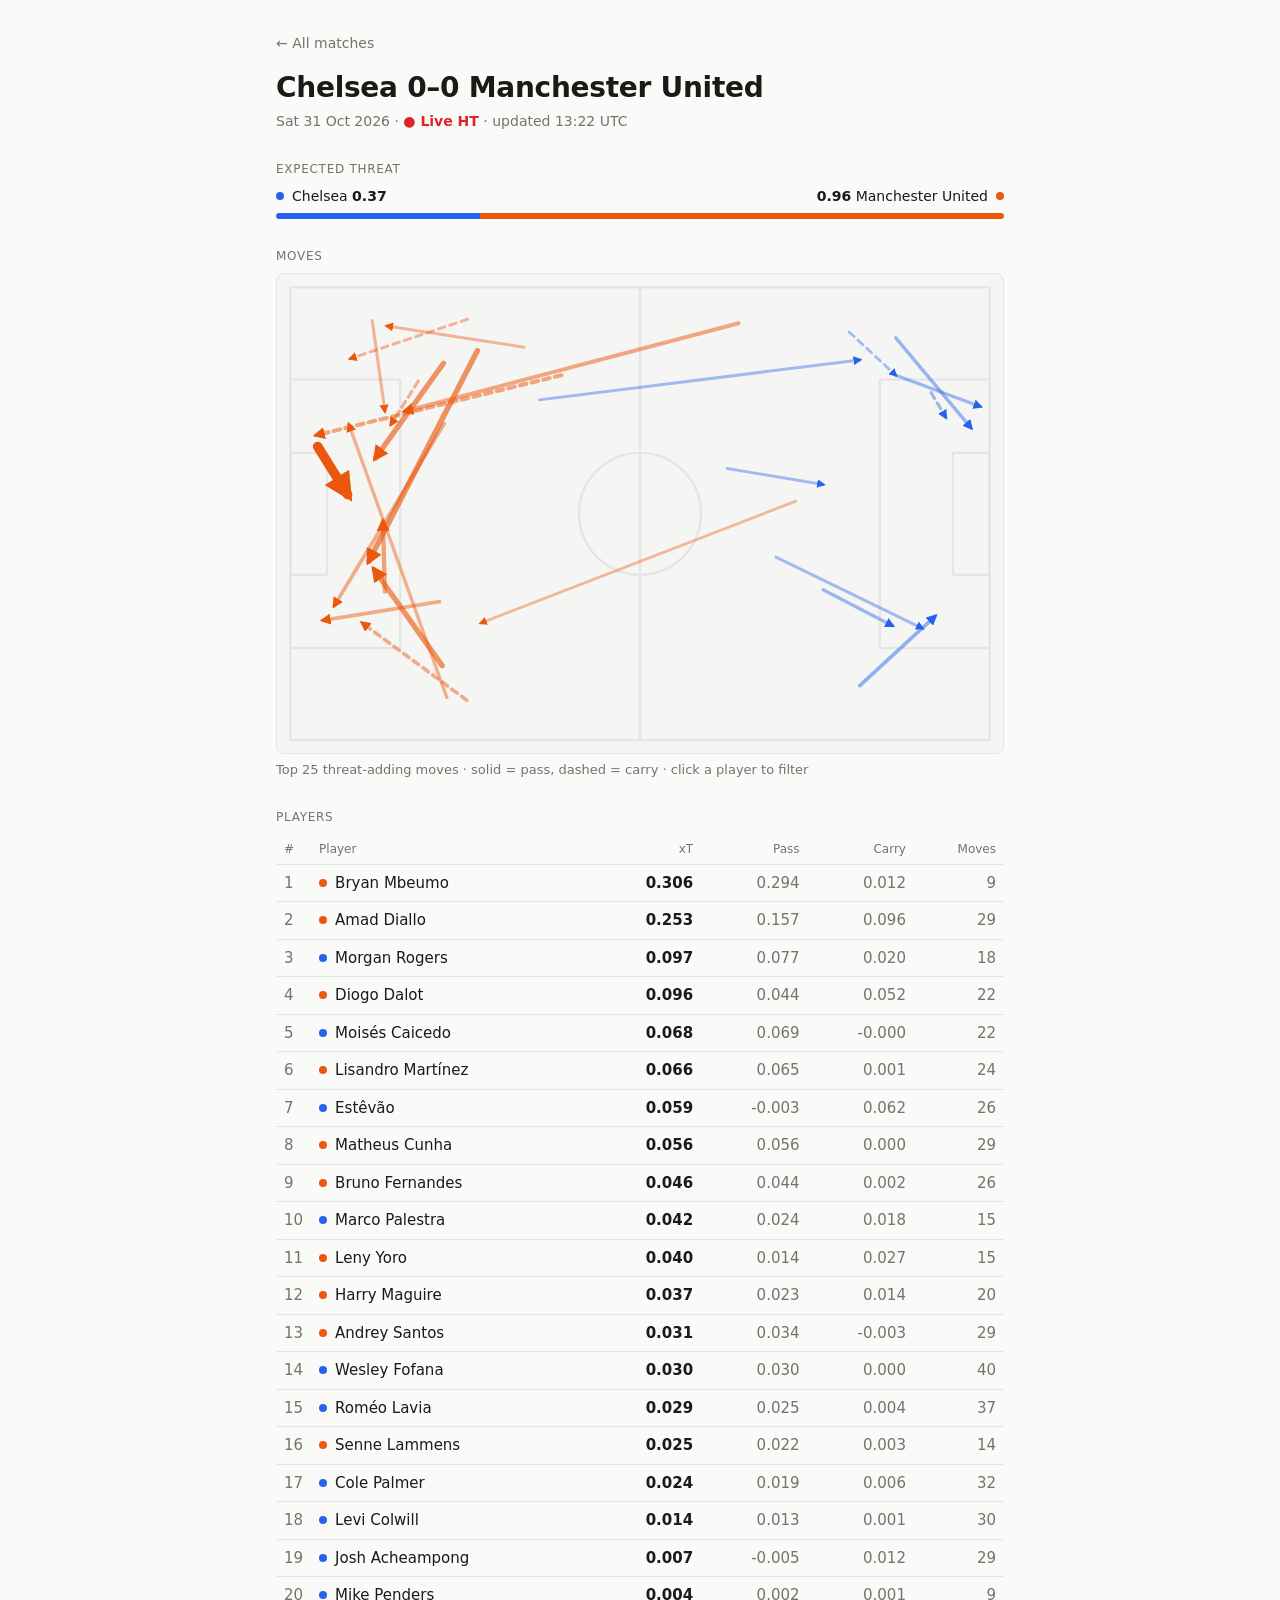
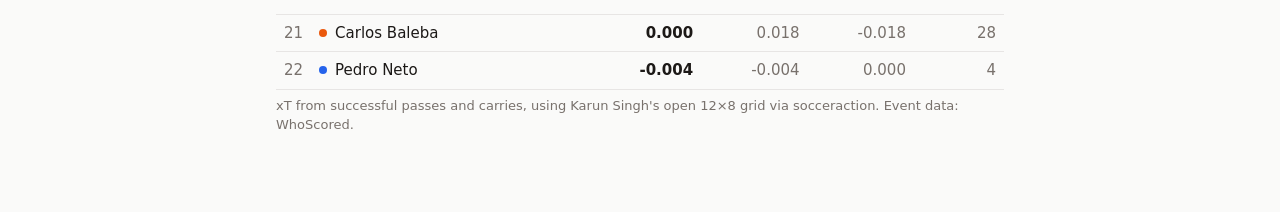
==== docs/matches/1983629.html @ 1db85243 "Add per-match xT pages built with socceraction Fetches WhoScored events via soccerdata, values succe" ====
<!doctype html><html lang="en"><head><meta charset="utf-8">
<meta name="viewport" content="width=device-width,initial-scale=1">
<title>Chelsea v Manchester United · xT</title><link rel="stylesheet" href="../style.css"></head>
<body><main><a class="back" href="../index.html">← All matches</a>
<h1>Chelsea <span class="score">0–0</span> Manchester United</h1>
<p class="meta">Sat 31 Oct 2026 · <span class="live">● Live HT</span> · updated 13:22 UTC</p>
<div class="label">Expected threat</div>
<div class="split"><span><span class="dot home"></span>Chelsea <b>0.37</b></span><span><b>0.96</b> Manchester United<span class="dot away" style="margin:0 0 0 8px"></span></span></div>
<div class="bar"><span style="width:28%"></span><span style="width:72%"></span></div>
<div class="label">Moves</div>
<svg class="pitch" viewBox="-2 -2 109 72" role="img" aria-label="Pitch with xT moves">
<defs><marker id="tip-home" viewBox="0 0 10 10" refX="7" refY="5" markerWidth="3" markerHeight="3" orient="auto-start-reverse"><path d="M0,0L10,5L0,10z" fill="var(--home)"/></marker><marker id="tip-away" viewBox="0 0 10 10" refX="7" refY="5" markerWidth="3" markerHeight="3" orient="auto-start-reverse"><path d="M0,0L10,5L0,10z" fill="var(--away)"/></marker></defs>
<g class="ln"><rect x="0" y="0" width="105" height="68"/><line x1="52.5" y1="0" x2="52.5" y2="68"/>
<circle cx="52.5" cy="34" r="9.15"/><rect x="0" y="13.84" width="16.5" height="40.32"/><rect x="88.5" y="13.84" width="16.5" height="40.32"/>
<rect x="0" y="24.84" width="5.5" height="18.32"/><rect x="99.5" y="24.84" width="5.5" height="18.32"/></g>
<g id="arrows"></g></svg>
<div class="hint" id="hint"></div>
<div class="label">Players</div>
<table><thead><tr><th>#</th><th>Player</th><th>xT</th><th class="hide-sm">Pass</th><th class="hide-sm">Carry</th><th>Moves</th></tr></thead>
<tbody><tr data-player="Bryan Mbeumo"><td>1</td><td><span class="dot away"></span>Bryan Mbeumo</td><td><b>0.306</b></td><td class="hide-sm num-muted">0.294</td><td class="hide-sm num-muted">0.012</td><td class="num-muted">9</td></tr><tr data-player="Amad Diallo"><td>2</td><td><span class="dot away"></span>Amad Diallo</td><td><b>0.253</b></td><td class="hide-sm num-muted">0.157</td><td class="hide-sm num-muted">0.096</td><td class="num-muted">29</td></tr><tr data-player="Morgan Rogers"><td>3</td><td><span class="dot home"></span>Morgan Rogers</td><td><b>0.097</b></td><td class="hide-sm num-muted">0.077</td><td class="hide-sm num-muted">0.020</td><td class="num-muted">18</td></tr><tr data-player="Diogo Dalot"><td>4</td><td><span class="dot away"></span>Diogo Dalot</td><td><b>0.096</b></td><td class="hide-sm num-muted">0.044</td><td class="hide-sm num-muted">0.052</td><td class="num-muted">22</td></tr><tr data-player="Moisés Caicedo"><td>5</td><td><span class="dot home"></span>Moisés Caicedo</td><td><b>0.068</b></td><td class="hide-sm num-muted">0.069</td><td class="hide-sm num-muted">-0.000</td><td class="num-muted">22</td></tr><tr data-player="Lisandro Martínez"><td>6</td><td><span class="dot away"></span>Lisandro Martínez</td><td><b>0.066</b></td><td class="hide-sm num-muted">0.065</td><td class="hide-sm num-muted">0.001</td><td class="num-muted">24</td></tr><tr data-player="Estêvão"><td>7</td><td><span class="dot home"></span>Estêvão</td><td><b>0.059</b></td><td class="hide-sm num-muted">-0.003</td><td class="hide-sm num-muted">0.062</td><td class="num-muted">26</td></tr><tr data-player="Matheus Cunha"><td>8</td><td><span class="dot away"></span>Matheus Cunha</td><td><b>0.056</b></td><td class="hide-sm num-muted">0.056</td><td class="hide-sm num-muted">0.000</td><td class="num-muted">29</td></tr><tr data-player="Bruno Fernandes"><td>9</td><td><span class="dot away"></span>Bruno Fernandes</td><td><b>0.046</b></td><td class="hide-sm num-muted">0.044</td><td class="hide-sm num-muted">0.002</td><td class="num-muted">26</td></tr><tr data-player="Marco Palestra"><td>10</td><td><span class="dot home"></span>Marco Palestra</td><td><b>0.042</b></td><td class="hide-sm num-muted">0.024</td><td class="hide-sm num-muted">0.018</td><td class="num-muted">15</td></tr><tr data-player="Leny Yoro"><td>11</td><td><span class="dot away"></span>Leny Yoro</td><td><b>0.040</b></td><td class="hide-sm num-muted">0.014</td><td class="hide-sm num-muted">0.027</td><td class="num-muted">15</td></tr><tr data-player="Harry Maguire"><td>12</td><td><span class="dot away"></span>Harry Maguire</td><td><b>0.037</b></td><td class="hide-sm num-muted">0.023</td><td class="hide-sm num-muted">0.014</td><td class="num-muted">20</td></tr><tr data-player="Andrey Santos"><td>13</td><td><span class="dot away"></span>Andrey Santos</td><td><b>0.031</b></td><td class="hide-sm num-muted">0.034</td><td class="hide-sm num-muted">-0.003</td><td class="num-muted">29</td></tr><tr data-player="Wesley Fofana"><td>14</td><td><span class="dot home"></span>Wesley Fofana</td><td><b>0.030</b></td><td class="hide-sm num-muted">0.030</td><td class="hide-sm num-muted">0.000</td><td class="num-muted">40</td></tr><tr data-player="Roméo Lavia"><td>15</td><td><span class="dot home"></span>Roméo Lavia</td><td><b>0.029</b></td><td class="hide-sm num-muted">0.025</td><td class="hide-sm num-muted">0.004</td><td class="num-muted">37</td></tr><tr data-player="Senne Lammens"><td>16</td><td><span class="dot away"></span>Senne Lammens</td><td><b>0.025</b></td><td class="hide-sm num-muted">0.022</td><td class="hide-sm num-muted">0.003</td><td class="num-muted">14</td></tr><tr data-player="Cole Palmer"><td>17</td><td><span class="dot home"></span>Cole Palmer</td><td><b>0.024</b></td><td class="hide-sm num-muted">0.019</td><td class="hide-sm num-muted">0.006</td><td class="num-muted">32</td></tr><tr data-player="Levi Colwill"><td>18</td><td><span class="dot home"></span>Levi Colwill</td><td><b>0.014</b></td><td class="hide-sm num-muted">0.013</td><td class="hide-sm num-muted">0.001</td><td class="num-muted">30</td></tr><tr data-player="Josh Acheampong"><td>19</td><td><span class="dot home"></span>Josh Acheampong</td><td><b>0.007</b></td><td class="hide-sm num-muted">-0.005</td><td class="hide-sm num-muted">0.012</td><td class="num-muted">29</td></tr><tr data-player="Mike Penders"><td>20</td><td><span class="dot home"></span>Mike Penders</td><td><b>0.004</b></td><td class="hide-sm num-muted">0.002</td><td class="hide-sm num-muted">0.001</td><td class="num-muted">9</td></tr><tr data-player="Carlos Baleba"><td>21</td><td><span class="dot away"></span>Carlos Baleba</td><td><b>0.000</b></td><td class="hide-sm num-muted">0.018</td><td class="hide-sm num-muted">-0.018</td><td class="num-muted">28</td></tr><tr data-player="Pedro Neto"><td>22</td><td><span class="dot home"></span>Pedro Neto</td><td><b>-0.004</b></td><td class="hide-sm num-muted">-0.004</td><td class="hide-sm num-muted">0.000</td><td class="num-muted">4</td></tr></tbody></table>
<p class="hint">xT from successful passes and carries, using Karun Singh's open 12×8 grid via socceraction. Event data: WhoScored.</p>
<script type="application/json" id="data">[{"player": "Senne Lammens", "side": "away", "kind": "pass", "minute": 1, "xt": 0.0128, "x0": 29.1, "y0": 32.1, "x1": 76.4, "y1": 50.4}, {"player": "Diogo Dalot", "side": "away", "kind": "carry", "minute": 1, "xt": 0.0012, "x0": 40.8, "y0": 50.6, "x1": 47.2, "y1": 51.2}, {"player": "Bruno Fernandes", "side": "away", "kind": "pass", "minute": 1, "xt": 0.0026, "x0": 45.6, "y0": 44.1, "x1": 53.8, "y1": 47.7}, {"player": "Est\u00eav\u00e3o", "side": "home", "kind": "carry", "minute": 1, "xt": 0.0025, "x0": 57.2, "y0": 19.8, "x1": 64.2, "y1": 21.8}, {"player": "Matheus Cunha", "side": "away", "kind": "pass", "minute": 1, "xt": 0.0006, "x0": 45.6, "y0": 45.7, "x1": 44.1, "y1": 42.0}, {"player": "Matheus Cunha", "side": "away", "kind": "pass", "minute": 1, "xt": 0.0039, "x0": 51.2, "y0": 31.9, "x1": 61.5, "y1": 15.3}, {"player": "Amad Diallo", "side": "away", "kind": "pass", "minute": 1, "xt": 0.0161, "x0": 69.9, "y0": 9.0, "x1": 90.5, "y1": 5.8}, {"player": "Leny Yoro", "side": "away", "kind": "pass", "minute": 1, "xt": 0.0066, "x0": 64.5, "y0": 5.2, "x1": 70.1, "y1": 11.2}, {"player": "Leny Yoro", "side": "away", "kind": "pass", "minute": 1, "xt": 0.0027, "x0": 58.5, "y0": 5.2, "x1": 69.7, "y1": 2.4}, {"player": "Matheus Cunha", "side": "away", "kind": "carry", "minute": 1, "xt": 0.0038, "x0": 69.7, "y0": 2.4, "x1": 73.4, "y1": 3.4}, {"player": "Matheus Cunha", "side": "away", "kind": "pass", "minute": 1, "xt": 0.0028, "x0": 73.4, "y0": 3.4, "x1": 77.5, "y1": 10.3}, {"player": "Josh Acheampong", "side": "home", "kind": "pass", "minute": 1, "xt": 0.001, "x0": 24.2, "y0": 5.8, "x1": 22.5, "y1": 13.2}, {"player": "Carlos Baleba", "side": "away", "kind": "pass", "minute": 2, "xt": 0.0038, "x0": 65.6, "y0": 60.1, "x1": 77.1, "y1": 59.9}, {"player": "Josh Acheampong", "side": "home", "kind": "pass", "minute": 2, "xt": 0.002, "x0": 16.5, "y0": 8.4, "x1": 15.6, "y1": 20.5}, {"player": "Marco Palestra", "side": "home", "kind": "pass", "minute": 2, "xt": 0.0016, "x0": 24.2, "y0": 59.8, "x1": 24.4, "y1": 45.0}, {"player": "Mois\u00e9s Caicedo", "side": "home", "kind": "pass", "minute": 2, "xt": 0.0002, "x0": 24.4, "y0": 44.8, "x1": 23.1, "y1": 27.5}, {"player": "Wesley Fofana", "side": "home", "kind": "carry", "minute": 2, "xt": 0.002, "x0": 23.1, "y0": 27.5, "x1": 36.0, "y1": 12.6}, {"player": "Wesley Fofana", "side": "home", "kind": "pass", "minute": 2, "xt": 0.0026, "x0": 36.0, "y0": 12.6, "x1": 54.6, "y1": 5.6}, {"player": "Andrey Santos", "side": "away", "kind": "pass", "minute": 2, "xt": 0.0025, "x0": 61.4, "y0": 57.6, "x1": 74.0, "y1": 64.1}, {"player": "Bruno Fernandes", "side": "away", "kind": "pass", "minute": 2, "xt": 0.0028, "x0": 72.9, "y0": 63.2, "x1": 74.0, "y1": 57.4}, {"player": "Diogo Dalot", "side": "away", "kind": "carry", "minute": 2, "xt": 0.0101, "x0": 64.8, "y0": 63.2, "x1": 80.2, "y1": 63.5}, {"player": "Wesley Fofana", "side": "home", "kind": "pass", "minute": 2, "xt": 0.0019, "x0": 21.3, "y0": 14.3, "x1": 30.8, "y1": 36.4}, {"player": "Levi Colwill", "side": "home", "kind": "pass", "minute": 2, "xt": 0.0013, "x0": 22.4, "y0": 46.2, "x1": 26.5, "y1": 30.5}, {"player": "Cole Palmer", "side": "home", "kind": "pass", "minute": 2, "xt": 0.0007, "x0": 34.8, "y0": 16.2, "x1": 40.6, "y1": 2.0}, {"player": "Josh Acheampong", "side": "home", "kind": "pass", "minute": 3, "xt": 0.0009, "x0": 41.2, "y0": 2.0, "x1": 37.5, "y1": 9.0}, {"player": "Wesley Fofana", "side": "home", "kind": "carry", "minute": 3, "xt": 0.0005, "x0": 41.9, "y0": 15.4, "x1": 40.2, "y1": 19.0}, {"player": "Levi Colwill", "side": "home", "kind": "pass", "minute": 3, "xt": 0.0001, "x0": 37.3, "y0": 35.0, "x1": 39.3, "y1": 49.2}, {"player": "Mois\u00e9s Caicedo", "side": "home", "kind": "pass", "minute": 4, "xt": 0.0004, "x0": 25.8, "y0": 51.6, "x1": 29.4, "y1": 64.1}, {"player": "Mike Penders", "side": "home", "kind": "pass", "minute": 4, "xt": 0.0008, "x0": 7.7, "y0": 36.9, "x1": 20.6, "y1": 36.4}, {"player": "Mois\u00e9s Caicedo", "side": "home", "kind": "carry", "minute": 4, "xt": 0.0012, "x0": 20.6, "y0": 36.4, "x1": 28.8, "y1": 31.0}, {"player": "Wesley Fofana", "side": "home", "kind": "pass", "minute": 4, "xt": 0.002, "x0": 12.7, "y0": 16.5, "x1": 10.8, "y1": 35.4}, {"player": "Rom\u00e9o Lavia", "side": "home", "kind": "pass", "minute": 4, "xt": 0.0002, "x0": 21.1, "y0": 44.0, "x1": 24.3, "y1": 35.0}, {"player": "Levi Colwill", "side": "home", "kind": "carry", "minute": 4, "xt": 0.0012, "x0": 24.3, "y0": 35.0, "x1": 29.6, "y1": 33.2}, {"player": "Cole Palmer", "side": "home", "kind": "pass", "minute": 4, "xt": 0.0014, "x0": 34.8, "y0": 28.4, "x1": 36.5, "y1": 18.8}, {"player": "Harry Maguire", "side": "away", "kind": "pass", "minute": 5, "xt": 0.0016, "x0": 30.1, "y0": 23.9, "x1": 35.1, "y1": 24.5}, {"player": "Est\u00eav\u00e3o", "side": "home", "kind": "pass", "minute": 5, "xt": 0.0042, "x0": 69.1, "y0": 42.2, "x1": 72.6, "y1": 48.4}, {"player": "Morgan Rogers", "side": "home", "kind": "pass", "minute": 5, "xt": 0.0107, "x0": 76.2, "y0": 49.2, "x1": 95.0, "y1": 62.8}, {"player": "Morgan Rogers", "side": "home", "kind": "pass", "minute": 5, "xt": 0.0296, "x0": 90.9, "y0": 60.4, "x1": 102.2, "y1": 46.9}, {"player": "Mois\u00e9s Caicedo", "side": "home", "kind": "pass", "minute": 5, "xt": 0.0113, "x0": 72.0, "y0": 31.6, "x1": 79.5, "y1": 26.7}, {"player": "Cole Palmer", "side": "home", "kind": "pass", "minute": 5, "xt": 0.0003, "x0": 78.0, "y0": 25.6, "x1": 70.9, "y1": 21.2}, {"player": "Rom\u00e9o Lavia", "side": "home", "kind": "pass", "minute": 5, "xt": 0.0034, "x0": 71.0, "y0": 21.2, "x1": 82.7, "y1": 3.9}, {"player": "Cole Palmer", "side": "home", "kind": "pass", "minute": 5, "xt": 0.0029, "x0": 75.0, "y0": 8.0, "x1": 70.1, "y1": 17.1}, {"player": "Amad Diallo", "side": "away", "kind": "pass", "minute": 6, "xt": 0.001, "x0": 14.5, "y0": 3.1, "x1": 9.9, "y1": 16.9}, {"player": "Harry Maguire", "side": "away", "kind": "carry", "minute": 6, "xt": 0.0012, "x0": 9.9, "y0": 16.9, "x1": 21.9, "y1": 23.7}, {"player": "Diogo Dalot", "side": "away", "kind": "pass", "minute": 6, "xt": 0.0015, "x0": 29.4, "y0": 63.2, "x1": 37.8, "y1": 64.0}, {"player": "Bruno Fernandes", "side": "away", "kind": "pass", "minute": 6, "xt": 0.0009, "x0": 37.8, "y0": 64.0, "x1": 35.4, "y1": 59.1}, {"player": "Rom\u00e9o Lavia", "side": "home", "kind": "carry", "minute": 6, "xt": 0.0013, "x0": 69.4, "y0": 7.3, "x1": 69.0, "y1": 16.7}, {"player": "Carlos Baleba", "side": "away", "kind": "pass", "minute": 6, "xt": 0.0016, "x0": 31.6, "y0": 51.6, "x1": 35.6, "y1": 51.4}, {"player": "Bruno Fernandes", "side": "away", "kind": "carry", "minute": 6, "xt": 0.0005, "x0": 35.6, "y0": 51.3, "x1": 40.5, "y1": 49.0}, {"player": "Harry Maguire", "side": "away", "kind": "pass", "minute": 6, "xt": 0.0044, "x0": 45.5, "y0": 24.3, "x1": 62.2, "y1": 14.8}, {"player": "Matheus Cunha", "side": "away", "kind": "pass", "minute": 7, "xt": 0.0089, "x0": 67.0, "y0": 14.6, "x1": 82.0, "y1": 3.1}, {"player": "Amad Diallo", "side": "away", "kind": "carry", "minute": 7, "xt": 0.002, "x0": 82.0, "y0": 3.1, "x1": 82.0, "y1": 11.4}, {"player": "Amad Diallo", "side": "away", "kind": "pass", "minute": 7, "xt": 0.0785, "x0": 82.0, "y0": 11.4, "x1": 92.2, "y1": 25.6}, {"player": "Mike Penders", "side": "home", "kind": "pass", "minute": 7, "xt": 0.0054, "x0": 7.6, "y0": 35.6, "x1": 48.9, "y1": 36.7}, {"player": "Josh Acheampong", "side": "home", "kind": "pass", "minute": 7, "xt": 0.0002, "x0": 45.9, "y0": 7.8, "x1": 35.9, "y1": 21.1}, {"player": "Wesley Fofana", "side": "home", "kind": "pass", "minute": 7, "xt": 0.0022, "x0": 39.2, "y0": 29.2, "x1": 50.3, "y1": 31.6}, {"player": "Senne Lammens", "side": "away", "kind": "pass", "minute": 8, "xt": 0.0004, "x0": 13.4, "y0": 33.9, "x1": 41.7, "y1": 62.8}, {"player": "Andrey Santos", "side": "away", "kind": "carry", "minute": 8, "xt": 0.0009, "x0": 43.7, "y0": 60.5, "x1": 38.8, "y1": 58.8}, {"player": "Andrey Santos", "side": "away", "kind": "pass", "minute": 8, "xt": 0.0003, "x0": 38.8, "y0": 58.8, "x1": 47.4, "y1": 61.2}, {"player": "Diogo Dalot", "side": "away", "kind": "pass", "minute": 8, "xt": 0.0012, "x0": 39.3, "y0": 64.3, "x1": 44.7, "y1": 65.7}, {"player": "Marco Palestra", "side": "home", "kind": "carry", "minute": 8, "xt": 0.0022, "x0": 42.0, "y0": 45.4, "x1": 46.9, "y1": 31.6}, {"player": "Marco Palestra", "side": "home", "kind": "pass", "minute": 8, "xt": 0.002, "x0": 46.9, "y0": 31.6, "x1": 53.8, "y1": 17.2}, {"player": "Cole Palmer", "side": "home", "kind": "carry", "minute": 8, "xt": 0.0117, "x0": 53.8, "y0": 17.2, "x1": 80.1, "y1": 17.8}, {"player": "Senne Lammens", "side": "away", "kind": "pass", "minute": 9, "xt": 0.0014, "x0": 4.3, "y0": 31.9, "x1": 17.0, "y1": 30.5}, {"player": "Lisandro Mart\u00ednez", "side": "away", "kind": "pass", "minute": 9, "xt": 0.0042, "x0": 24.9, "y0": 60.2, "x1": 41.9, "y1": 50.7}, {"player": "Matheus Cunha", "side": "away", "kind": "carry", "minute": 9, "xt": 0.0036, "x0": 46.0, "y0": 60.5, "x1": 56.4, "y1": 58.5}, {"player": "Matheus Cunha", "side": "away", "kind": "pass", "minute": 9, "xt": 0.0051, "x0": 56.4, "y0": 58.5, "x1": 78.5, "y1": 62.0}, {"player": "Diogo Dalot", "side": "away", "kind": "carry", "minute": 9, "xt": 0.0337, "x0": 78.5, "y0": 62.0, "x1": 94.2, "y1": 50.4}, {"player": "Matheus Cunha", "side": "away", "kind": "pass", "minute": 9, "xt": 0.0531, "x0": 90.8, "y0": 45.7, "x1": 91.1, "y1": 35.2}, {"player": "Harry Maguire", "side": "away", "kind": "carry", "minute": 10, "xt": 0.0063, "x0": 71.8, "y0": 5.2, "x1": 78.9, "y1": 6.0}, {"player": "Rom\u00e9o Lavia", "side": "home", "kind": "carry", "minute": 10, "xt": 0.0004, "x0": 25.5, "y0": 53.5, "x1": 13.2, "y1": 43.8}, {"player": "Rom\u00e9o Lavia", "side": "home", "kind": "pass", "minute": 10, "xt": 0.0002, "x0": 13.2, "y0": 43.8, "x1": 21.2, "y1": 18.0}, {"player": "Josh Acheampong", "side": "home", "kind": "carry", "minute": 10, "xt": 0.0012, "x0": 21.2, "y0": 18.0, "x1": 37.1, "y1": 6.3}, {"player": "Josh Acheampong", "side": "home", "kind": "pass", "minute": 10, "xt": 0.0012, "x0": 37.1, "y0": 6.3, "x1": 44.6, "y1": 1.6}, {"player": "Wesley Fofana", "side": "home", "kind": "carry", "minute": 10, "xt": 0.0006, "x0": 21.0, "y0": 15.8, "x1": 25.4, "y1": 21.0}, {"player": "Wesley Fofana", "side": "home", "kind": "pass", "minute": 10, "xt": 0.0002, "x0": 25.4, "y0": 21.0, "x1": 26.1, "y1": 38.2}, {"player": "Levi Colwill", "side": "home", "kind": "carry", "minute": 10, "xt": 0.0012, "x0": 26.1, "y0": 38.2, "x1": 28.6, "y1": 27.6}, {"player": "Wesley Fofana", "side": "home", "kind": "carry", "minute": 10, "xt": 0.0017, "x0": 26.1, "y0": 16.5, "x1": 27.2, "y1": 20.7}, {"player": "Wesley Fofana", "side": "home", "kind": "pass", "minute": 10, "xt": 0.0002, "x0": 27.2, "y0": 20.7, "x1": 26.6, "y1": 39.6}, {"player": "Harry Maguire", "side": "away", "kind": "pass", "minute": 11, "xt": 0.0053, "x0": 40.4, "y0": 10.4, "x1": 66.4, "y1": 3.4}, {"player": "Marco Palestra", "side": "home", "kind": "carry", "minute": 11, "xt": 0.0008, "x0": 31.8, "y0": 63.5, "x1": 31.6, "y1": 59.0}, {"player": "Marco Palestra", "side": "home", "kind": "pass", "minute": 11, "xt": 0.0007, "x0": 31.6, "y0": 59.0, "x1": 32.2, "y1": 30.7}, {"player": "Wesley Fofana", "side": "home", "kind": "pass", "minute": 11, "xt": 0.0002, "x0": 34.8, "y0": 21.2, "x1": 42.4, "y1": 7.0}, {"player": "Josh Acheampong", "side": "home", "kind": "pass", "minute": 11, "xt": 0.0035, "x0": 42.7, "y0": 6.6, "x1": 55.4, "y1": 0.8}, {"player": "Wesley Fofana", "side": "home", "kind": "carry", "minute": 11, "xt": 0.0005, "x0": 41.8, "y0": 14.6, "x1": 40.5, "y1": 18.0}, {"player": "Levi Colwill", "side": "home", "kind": "carry", "minute": 11, "xt": 0.0001, "x0": 39.2, "y0": 40.3, "x1": 42.7, "y1": 43.0}, {"player": "Wesley Fofana", "side": "home", "kind": "pass", "minute": 11, "xt": 0.0022, "x0": 39.4, "y0": 30.4, "x1": 46.0, "y1": 33.0}, {"player": "Rom\u00e9o Lavia", "side": "home", "kind": "pass", "minute": 11, "xt": 0.0026, "x0": 45.8, "y0": 32.8, "x1": 64.7, "y1": 0.7}, {"player": "Est\u00eav\u00e3o", "side": "home", "kind": "carry", "minute": 11, "xt": 0.0121, "x0": 64.7, "y0": 0.7, "x1": 82.5, "y1": 10.5}, {"player": "Amad Diallo", "side": "away", "kind": "carry", "minute": 12, "xt": 0.005, "x0": 48.6, "y0": 4.4, "x1": 63.2, "y1": 3.4}, {"player": "Carlos Baleba", "side": "away", "kind": "pass", "minute": 12, "xt": 0.0018, "x0": 57.2, "y0": 30.7, "x1": 67.1, "y1": 57.3}, {"player": "Andrey Santos", "side": "away", "kind": "pass", "minute": 12, "xt": 0.002, "x0": 48.0, "y0": 37.1, "x1": 57.8, "y1": 31.1}, {"player": "Andrey Santos", "side": "away", "kind": "pass", "minute": 12, "xt": 0.0031, "x0": 56.6, "y0": 32.3, "x1": 65.8, "y1": 26.0}, {"player": "Morgan Rogers", "side": "home", "kind": "carry", "minute": 12, "xt": 0.0022, "x0": 37.8, "y0": 39.2, "x1": 48.8, "y1": 39.4}, {"player": "Levi Colwill", "side": "home", "kind": "pass", "minute": 12, "xt": 0.0006, "x0": 55.5, "y0": 27.9, "x1": 68.8, "y1": 3.9}, {"player": "Cole Palmer", "side": "home", "kind": "pass", "minute": 13, "xt": 0.0101, "x0": 69.9, "y0": 3.3, "x1": 79.6, "y1": 1.3}, {"player": "Wesley Fofana", "side": "home", "kind": "pass", "minute": 13, "xt": 0.0013, "x0": 61.0, "y0": 13.8, "x1": 66.7, "y1": 4.7}, {"player": "Cole Palmer", "side": "home", "kind": "pass", "minute": 13, "xt": 0.0101, "x0": 66.7, "y0": 4.7, "x1": 78.9, "y1": 1.6}, {"player": "Lisandro Mart\u00ednez", "side": "away", "kind": "pass", "minute": 13, "xt": 0.0013, "x0": 21.7, "y0": 44.9, "x1": 31.6, "y1": 40.7}, {"player": "Diogo Dalot", "side": "away", "kind": "pass", "minute": 13, "xt": 0.0036, "x0": 49.8, "y0": 60.7, "x1": 56.5, "y1": 54.7}, {"player": "Leny Yoro", "side": "away", "kind": "pass", "minute": 14, "xt": 0.0004, "x0": 47.7, "y0": 18.2, "x1": 58.3, "y1": 3.4}, {"player": "Amad Diallo", "side": "away", "kind": "pass", "minute": 14, "xt": 0.0065, "x0": 58.3, "y0": 3.4, "x1": 78.4, "y1": 4.8}, {"player": "Leny Yoro", "side": "away", "kind": "carry", "minute": 14, "xt": 0.0194, "x0": 78.4, "y0": 4.8, "x1": 96.0, "y1": 10.7}, {"player": "Rom\u00e9o Lavia", "side": "home", "kind": "carry", "minute": 15, "xt": 0.0013, "x0": 34.5, "y0": 32.7, "x1": 36.2, "y1": 35.4}, {"player": "Rom\u00e9o Lavia", "side": "home", "kind": "pass", "minute": 15, "xt": 0.0035, "x0": 36.2, "y0": 35.4, "x1": 60.8, "y1": 54.4}, {"player": "Est\u00eav\u00e3o", "side": "home", "kind": "carry", "minute": 15, "xt": 0.0124, "x0": 60.8, "y0": 54.4, "x1": 79.4, "y1": 42.6}, {"player": "Morgan Rogers", "side": "home", "kind": "pass", "minute": 15, "xt": 0.0264, "x0": 80.0, "y0": 22.6, "x1": 90.4, "y1": 17.2}, {"player": "Josh Acheampong", "side": "home", "kind": "carry", "minute": 16, "xt": 0.0013, "x0": 23.7, "y0": 1.4, "x1": 32.5, "y1": 3.0}, {"player": "Lisandro Mart\u00ednez", "side": "away", "kind": "carry", "minute": 16, "xt": 0.0023, "x0": 46.1, "y0": 61.4, "x1": 56.0, "y1": 65.4}, {"player": "Lisandro Mart\u00ednez", "side": "away", "kind": "pass", "minute": 16, "xt": 0.0065, "x0": 56.0, "y0": 65.4, "x1": 74.2, "y1": 65.4}, {"player": "Andrey Santos", "side": "away", "kind": "pass", "minute": 16, "xt": 0.0032, "x0": 59.3, "y0": 55.8, "x1": 63.4, "y1": 45.2}, {"player": "Carlos Baleba", "side": "away", "kind": "carry", "minute": 16, "xt": 0.0006, "x0": 63.5, "y0": 42.6, "x1": 62.5, "y1": 33.8}, {"player": "Carlos Baleba", "side": "away", "kind": "pass", "minute": 16, "xt": 0.0013, "x0": 62.5, "y0": 33.8, "x1": 70.6, "y1": 5.8}, {"player": "Harry Maguire", "side": "away", "kind": "pass", "minute": 16, "xt": 0.0048, "x0": 63.0, "y0": 19.0, "x1": 70.1, "y1": 20.3}, {"player": "Morgan Rogers", "side": "home", "kind": "carry", "minute": 16, "xt": 0.01, "x0": 48.4, "y0": 52.4, "x1": 76.6, "y1": 41.5}, {"player": "Diogo Dalot", "side": "away", "kind": "pass", "minute": 17, "xt": 0.001, "x0": 28.0, "y0": 45.3, "x1": 40.1, "y1": 52.7}, {"player": "Est\u00eav\u00e3o", "side": "home", "kind": "carry", "minute": 17, "xt": 0.0101, "x0": 66.5, "y0": 7.2, "x1": 83.1, "y1": 1.7}, {"player": "Est\u00eav\u00e3o", "side": "home", "kind": "carry", "minute": 17, "xt": 0.0073, "x0": 83.1, "y0": 1.7, "x1": 90.0, "y1": 5.4}, {"player": "Rom\u00e9o Lavia", "side": "home", "kind": "pass", "minute": 17, "xt": 0.0013, "x0": 67.9, "y0": 16.9, "x1": 69.6, "y1": 31.0}, {"player": "Mois\u00e9s Caicedo", "side": "home", "kind": "pass", "minute": 17, "xt": 0.0076, "x0": 69.8, "y0": 31.1, "x1": 83.9, "y1": 61.3}, {"player": "Marco Palestra", "side": "home", "kind": "carry", "minute": 17, "xt": 0.0131, "x0": 83.9, "y0": 61.3, "x1": 90.9, "y1": 54.8}, {"player": "Marco Palestra", "side": "home", "kind": "pass", "minute": 17, "xt": 0.0238, "x0": 90.9, "y0": 54.8, "x1": 103.6, "y1": 50.1}, {"player": "Morgan Rogers", "side": "home", "kind": "carry", "minute": 17, "xt": 0.0238, "x0": 96.2, "y0": 52.2, "x1": 98.4, "y1": 48.5}, {"player": "Pedro Neto", "side": "home", "kind": "pass", "minute": 18, "xt": 0.0094, "x0": 79.6, "y0": 47.6, "x1": 98.2, "y1": 3.4}, {"player": "Amad Diallo", "side": "away", "kind": "pass", "minute": 19, "xt": 0.0036, "x0": 30.8, "y0": 19.4, "x1": 60.7, "y1": 6.5}, {"player": "Bryan Mbeumo", "side": "away", "kind": "carry", "minute": 19, "xt": 0.0093, "x0": 60.7, "y0": 6.5, "x1": 76.9, "y1": 9.5}, {"player": "Bryan Mbeumo", "side": "away", "kind": "pass", "minute": 19, "xt": 0.084, "x0": 76.9, "y0": 9.5, "x1": 93.2, "y1": 41.1}, {"player": "Lisandro Mart\u00ednez", "side": "away", "kind": "pass", "minute": 20, "xt": 0.0049, "x0": 45.9, "y0": 53.4, "x1": 63.7, "y1": 57.4}, {"player": "Rom\u00e9o Lavia", "side": "home", "kind": "pass", "minute": 20, "xt": 0.002, "x0": 31.9, "y0": 15.2, "x1": 39.4, "y1": 28.4}, {"player": "Morgan Rogers", "side": "home", "kind": "pass", "minute": 20, "xt": 0.0151, "x0": 65.6, "y0": 40.8, "x1": 80.0, "y1": 38.4}, {"player": "Senne Lammens", "side": "away", "kind": "pass", "minute": 20, "xt": 0.0066, "x0": 11.5, "y0": 30.9, "x1": 67.3, "y1": 62.4}, {"player": "Andrey Santos", "side": "away", "kind": "pass", "minute": 20, "xt": 0.0048, "x0": 69.9, "y0": 50.8, "x1": 73.9, "y1": 44.5}, {"player": "Carlos Baleba", "side": "away", "kind": "pass", "minute": 20, "xt": 0.0039, "x0": 67.9, "y0": 39.9, "x1": 74.7, "y1": 31.8}, {"player": "Bryan Mbeumo", "side": "away", "kind": "pass", "minute": 20, "xt": 0.0057, "x0": 77.6, "y0": 30.5, "x1": 85.8, "y1": 14.1}, {"player": "Amad Diallo", "side": "away", "kind": "carry", "minute": 20, "xt": 0.0254, "x0": 85.8, "y0": 14.1, "x1": 89.9, "y1": 20.6}, {"player": "Rom\u00e9o Lavia", "side": "home", "kind": "carry", "minute": 20, "xt": 0.001, "x0": 12.5, "y0": 44.8, "x1": 15.1, "y1": 40.4}, {"player": "Rom\u00e9o Lavia", "side": "home", "kind": "pass", "minute": 21, "xt": 0.0006, "x0": 25.1, "y0": 22.2, "x1": 28.4, "y1": 11.2}, {"player": "Cole Palmer", "side": "home", "kind": "pass", "minute": 21, "xt": 0.0014, "x0": 25.5, "y0": 15.8, "x1": 8.9, "y1": 27.4}, {"player": "Andrey Santos", "side": "away", "kind": "pass", "minute": 21, "xt": 0.003, "x0": 49.2, "y0": 58.3, "x1": 54.9, "y1": 46.8}, {"player": "Carlos Baleba", "side": "away", "kind": "carry", "minute": 21, "xt": 0.0, "x0": 54.9, "y0": 46.8, "x1": 56.4, "y1": 36.1}, {"player": "Leny Yoro", "side": "away", "kind": "carry", "minute": 21, "xt": 0.0026, "x0": 49.8, "y0": 18.2, "x1": 57.3, "y1": 19.8}, {"player": "Levi Colwill", "side": "home", "kind": "pass", "minute": 21, "xt": 0.0017, "x0": 22.2, "y0": 56.4, "x1": 29.3, "y1": 45.6}, {"player": "Mois\u00e9s Caicedo", "side": "home", "kind": "pass", "minute": 21, "xt": 0.0002, "x0": 29.2, "y0": 45.6, "x1": 33.0, "y1": 28.6}, {"player": "Rom\u00e9o Lavia", "side": "home", "kind": "pass", "minute": 21, "xt": 0.0012, "x0": 34.3, "y0": 26.4, "x1": 48.9, "y1": 6.3}, {"player": "Josh Acheampong", "side": "home", "kind": "carry", "minute": 22, "xt": 0.005, "x0": 48.9, "y0": 6.3, "x1": 65.2, "y1": 6.5}, {"player": "Josh Acheampong", "side": "home", "kind": "pass", "minute": 22, "xt": 0.0038, "x0": 65.2, "y0": 6.5, "x1": 71.9, "y1": 2.0}, {"player": "Est\u00eav\u00e3o", "side": "home", "kind": "carry", "minute": 22, "xt": 0.0063, "x0": 71.9, "y0": 2.0, "x1": 79.0, "y1": 4.9}, {"player": "Cole Palmer", "side": "home", "kind": "pass", "minute": 22, "xt": 0.0035, "x0": 73.1, "y0": 12.2, "x1": 82.8, "y1": 8.2}, {"player": "Est\u00eav\u00e3o", "side": "home", "kind": "pass", "minute": 22, "xt": 0.0369, "x0": 85.5, "y0": 8.2, "x1": 96.8, "y1": 18.6}, {"player": "Senne Lammens", "side": "away", "kind": "carry", "minute": 22, "xt": 0.0014, "x0": 2.2, "y0": 34.4, "x1": 9.6, "y1": 35.6}, {"player": "Lisandro Mart\u00ednez", "side": "away", "kind": "pass", "minute": 23, "xt": 0.0002, "x0": 25.3, "y0": 45.6, "x1": 23.2, "y1": 39.4}, {"player": "Harry Maguire", "side": "away", "kind": "carry", "minute": 23, "xt": 0.002, "x0": 23.7, "y0": 25.6, "x1": 41.2, "y1": 12.4}, {"player": "Harry Maguire", "side": "away", "kind": "carry", "minute": 23, "xt": 0.0035, "x0": 41.6, "y0": 8.2, "x1": 60.1, "y1": 3.0}, {"player": "Harry Maguire", "side": "away", "kind": "pass", "minute": 23, "xt": 0.0027, "x0": 60.1, "y0": 3.0, "x1": 68.5, "y1": 1.8}, {"player": "Levi Colwill", "side": "home", "kind": "carry", "minute": 23, "xt": 0.0019, "x0": 25.5, "y0": 56.2, "x1": 29.4, "y1": 39.4}, {"player": "Levi Colwill", "side": "home", "kind": "pass", "minute": 23, "xt": 0.0013, "x0": 29.4, "y0": 39.4, "x1": 35.8, "y1": 35.8}, {"player": "Levi Colwill", "side": "home", "kind": "pass", "minute": 23, "xt": 0.0009, "x0": 24.6, "y0": 35.6, "x1": 27.4, "y1": 19.4}, {"player": "Harry Maguire", "side": "away", "kind": "pass", "minute": 23, "xt": 0.002, "x0": 45.9, "y0": 35.9, "x1": 57.8, "y1": 39.8}, {"player": "Andrey Santos", "side": "away", "kind": "pass", "minute": 23, "xt": 0.0031, "x0": 57.8, "y0": 39.8, "x1": 66.0, "y1": 34.0}, {"player": "Bryan Mbeumo", "side": "away", "kind": "carry", "minute": 23, "xt": 0.0039, "x0": 66.0, "y0": 34.0, "x1": 78.3, "y1": 36.1}, {"player": "Bryan Mbeumo", "side": "away", "kind": "pass", "minute": 23, "xt": 0.0113, "x0": 78.3, "y0": 36.1, "x1": 85.2, "y1": 39.4}, {"player": "Bruno Fernandes", "side": "away", "kind": "pass", "minute": 24, "xt": 0.0021, "x0": 60.3, "y0": 60.1, "x1": 59.6, "y1": 47.8}, {"player": "Carlos Baleba", "side": "away", "kind": "pass", "minute": 24, "xt": 0.0127, "x0": 60.4, "y0": 49.0, "x1": 83.7, "y1": 58.9}, {"player": "Leny Yoro", "side": "away", "kind": "pass", "minute": 25, "xt": 0.0008, "x0": 29.2, "y0": 30.5, "x1": 41.4, "y1": 8.7}, {"player": "Amad Diallo", "side": "away", "kind": "pass", "minute": 25, "xt": 0.0026, "x0": 40.8, "y0": 11.0, "x1": 56.5, "y1": 4.4}, {"player": "Levi Colwill", "side": "home", "kind": "carry", "minute": 25, "xt": 0.0002, "x0": 28.1, "y0": 47.0, "x1": 27.7, "y1": 39.4}, {"player": "Amad Diallo", "side": "away", "kind": "carry", "minute": 25, "xt": 0.0045, "x0": 75.2, "y0": 56.7, "x1": 82.6, "y1": 47.2}, {"player": "Amad Diallo", "side": "away", "kind": "pass", "minute": 25, "xt": 0.0359, "x0": 82.6, "y0": 47.2, "x1": 100.1, "y1": 50.0}, {"player": "Lisandro Mart\u00ednez", "side": "away", "kind": "pass", "minute": 26, "xt": 0.0002, "x0": 34.4, "y0": 9.0, "x1": 14.6, "y1": 31.5}, {"player": "Lisandro Mart\u00ednez", "side": "away", "kind": "pass", "minute": 26, "xt": 0.0073, "x0": 15.3, "y0": 11.0, "x1": 58.9, "y1": 15.9}, {"player": "Andrey Santos", "side": "away", "kind": "pass", "minute": 26, "xt": 0.002, "x0": 48.7, "y0": 35.5, "x1": 56.6, "y1": 49.6}, {"player": "Lisandro Mart\u00ednez", "side": "away", "kind": "pass", "minute": 26, "xt": 0.0025, "x0": 56.6, "y0": 49.6, "x1": 65.6, "y1": 48.0}, {"player": "Matheus Cunha", "side": "away", "kind": "pass", "minute": 26, "xt": 0.0019, "x0": 67.1, "y0": 50.4, "x1": 77.1, "y1": 65.0}, {"player": "Diogo Dalot", "side": "away", "kind": "carry", "minute": 26, "xt": 0.0063, "x0": 77.1, "y0": 65.0, "x1": 81.1, "y1": 63.0}, {"player": "Wesley Fofana", "side": "home", "kind": "pass", "minute": 27, "xt": 0.0123, "x0": 7.2, "y0": 2.6, "x1": 66.6, "y1": 9.0}, {"player": "Senne Lammens", "side": "away", "kind": "pass", "minute": 28, "xt": 0.0004, "x0": 7.7, "y0": 28.9, "x1": 13.3, "y1": 49.0}, {"player": "Lisandro Mart\u00ednez", "side": "away", "kind": "carry", "minute": 28, "xt": 0.0029, "x0": 13.3, "y0": 49.0, "x1": 37.4, "y1": 50.7}, {"player": "Marco Palestra", "side": "home", "kind": "carry", "minute": 29, "xt": 0.0014, "x0": 6.3, "y0": 63.0, "x1": 10.7, "y1": 65.6}, {"player": "Marco Palestra", "side": "home", "kind": "pass", "minute": 29, "xt": 0.002, "x0": 10.7, "y0": 65.6, "x1": 31.1, "y1": 62.2}, {"player": "Morgan Rogers", "side": "home", "kind": "pass", "minute": 29, "xt": 0.0008, "x0": 31.0, "y0": 60.9, "x1": 30.3, "y1": 53.5}, {"player": "Mois\u00e9s Caicedo", "side": "home", "kind": "pass", "minute": 29, "xt": 0.0021, "x0": 32.2, "y0": 51.8, "x1": 38.5, "y1": 17.2}, {"player": "Josh Acheampong", "side": "home", "kind": "carry", "minute": 29, "xt": 0.006, "x0": 38.5, "y0": 17.2, "x1": 68.6, "y1": 10.3}, {"player": "Diogo Dalot", "side": "away", "kind": "pass", "minute": 29, "xt": 0.0016, "x0": 28.6, "y0": 57.7, "x1": 35.6, "y1": 52.6}, {"player": "Lisandro Mart\u00ednez", "side": "away", "kind": "pass", "minute": 29, "xt": 0.0024, "x0": 25.8, "y0": 60.9, "x1": 11.2, "y1": 41.2}, {"player": "Levi Colwill", "side": "home", "kind": "pass", "minute": 29, "xt": 0.007, "x0": 55.9, "y0": 36.8, "x1": 70.9, "y1": 35.4}, {"player": "Andrey Santos", "side": "away", "kind": "pass", "minute": 30, "xt": 0.0026, "x0": 37.4, "y0": 16.3, "x1": 59.0, "y1": 3.6}, {"player": "Amad Diallo", "side": "away", "kind": "carry", "minute": 30, "xt": 0.0094, "x0": 59.0, "y0": 3.6, "x1": 74.0, "y1": 19.0}, {"player": "Lisandro Mart\u00ednez", "side": "away", "kind": "pass", "minute": 30, "xt": 0.0031, "x0": 54.7, "y0": 49.2, "x1": 61.4, "y1": 34.0}, {"player": "Andrey Santos", "side": "away", "kind": "pass", "minute": 30, "xt": 0.004, "x0": 61.9, "y0": 27.7, "x1": 76.4, "y1": 14.7}, {"player": "Bruno Fernandes", "side": "away", "kind": "pass", "minute": 30, "xt": 0.0035, "x0": 76.4, "y0": 14.7, "x1": 83.9, "y1": 6.1}, {"player": "Amad Diallo", "side": "away", "kind": "pass", "minute": 30, "xt": 0.0073, "x0": 83.2, "y0": 5.2, "x1": 90.7, "y1": 2.3}, {"player": "Bryan Mbeumo", "side": "away", "kind": "pass", "minute": 30, "xt": 0.193, "x0": 100.9, "y0": 23.9, "x1": 96.4, "y1": 31.1}, {"player": "Lisandro Mart\u00ednez", "side": "away", "kind": "pass", "minute": 31, "xt": 0.0273, "x0": 81.5, "y0": 61.6, "x1": 96.2, "y1": 20.6}, {"player": "Est\u00eav\u00e3o", "side": "home", "kind": "pass", "minute": 31, "xt": 0.0011, "x0": 24.7, "y0": 48.0, "x1": 32.5, "y1": 48.2}, {"player": "Bruno Fernandes", "side": "away", "kind": "carry", "minute": 31, "xt": 0.0004, "x0": 49.9, "y0": 15.9, "x1": 48.4, "y1": 18.8}, {"player": "Mike Penders", "side": "home", "kind": "pass", "minute": 31, "xt": 0.0024, "x0": 13.5, "y0": 25.4, "x1": 40.5, "y1": 10.8}, {"player": "Cole Palmer", "side": "home", "kind": "carry", "minute": 31, "xt": 0.0053, "x0": 40.5, "y0": 10.8, "x1": 63.4, "y1": 5.8}, {"player": "Cole Palmer", "side": "home", "kind": "pass", "minute": 31, "xt": 0.0038, "x0": 63.4, "y0": 5.8, "x1": 70.9, "y1": 1.1}, {"player": "Est\u00eav\u00e3o", "side": "home", "kind": "carry", "minute": 31, "xt": 0.0063, "x0": 70.9, "y0": 1.1, "x1": 82.6, "y1": 4.1}, {"player": "Cole Palmer", "side": "home", "kind": "pass", "minute": 31, "xt": 0.0063, "x0": 76.4, "y0": 7.8, "x1": 83.4, "y1": 2.4}, {"player": "Est\u00eav\u00e3o", "side": "home", "kind": "carry", "minute": 31, "xt": 0.0073, "x0": 83.4, "y0": 2.4, "x1": 90.6, "y1": 7.7}, {"player": "Rom\u00e9o Lavia", "side": "home", "kind": "pass", "minute": 32, "xt": 0.0006, "x0": 68.6, "y0": 20.1, "x1": 65.1, "y1": 35.8}, {"player": "Levi Colwill", "side": "home", "kind": "pass", "minute": 32, "xt": 0.0076, "x0": 64.3, "y0": 38.4, "x1": 79.9, "y1": 62.6}, {"player": "Leny Yoro", "side": "away", "kind": "pass", "minute": 32, "xt": 0.0014, "x0": 3.7, "y0": 9.4, "x1": 7.3, "y1": 18.4}, {"player": "Wesley Fofana", "side": "home", "kind": "carry", "minute": 32, "xt": 0.0023, "x0": 45.3, "y0": 51.3, "x1": 60.3, "y1": 15.9}, {"player": "Amad Diallo", "side": "away", "kind": "carry", "minute": 32, "xt": 0.0026, "x0": 60.3, "y0": 15.9, "x1": 64.3, "y1": 13.2}, {"player": "Amad Diallo", "side": "away", "kind": "carry", "minute": 32, "xt": 0.0457, "x0": 64.3, "y0": 13.2, "x1": 101.1, "y1": 22.2}, {"player": "Diogo Dalot", "side": "away", "kind": "pass", "minute": 36, "xt": 0.0023, "x0": 44.3, "y0": 59.6, "x1": 58.7, "y1": 62.8}, {"player": "Diogo Dalot", "side": "away", "kind": "pass", "minute": 36, "xt": 0.0026, "x0": 43.4, "y0": 61.5, "x1": 45.9, "y1": 53.9}, {"player": "Andrey Santos", "side": "away", "kind": "pass", "minute": 36, "xt": 0.0055, "x0": 45.7, "y0": 52.9, "x1": 62.8, "y1": 45.5}, {"player": "Leny Yoro", "side": "away", "kind": "carry", "minute": 36, "xt": 0.0035, "x0": 37.6, "y0": 31.8, "x1": 61.1, "y1": 16.1}, {"player": "Harry Maguire", "side": "away", "kind": "carry", "minute": 37, "xt": 0.001, "x0": 32.3, "y0": 18.2, "x1": 36.3, "y1": 16.5}, {"player": "Harry Maguire", "side": "away", "kind": "pass", "minute": 37, "xt": 0.0021, "x0": 36.3, "y0": 16.5, "x1": 48.6, "y1": 23.9}, {"player": "Lisandro Mart\u00ednez", "side": "away", "kind": "pass", "minute": 37, "xt": 0.0016, "x0": 28.6, "y0": 46.1, "x1": 35.3, "y1": 42.8}, {"player": "Carlos Baleba", "side": "away", "kind": "pass", "minute": 37, "xt": 0.0056, "x0": 33.9, "y0": 39.8, "x1": 56.1, "y1": 36.9}, {"player": "Bruno Fernandes", "side": "away", "kind": "pass", "minute": 37, "xt": 0.0071, "x0": 60.7, "y0": 30.1, "x1": 76.9, "y1": 10.0}, {"player": "Amad Diallo", "side": "away", "kind": "pass", "minute": 37, "xt": 0.0108, "x0": 76.3, "y0": 14.6, "x1": 91.1, "y1": 5.0}, {"player": "Matheus Cunha", "side": "away", "kind": "pass", "minute": 38, "xt": 0.0201, "x0": 92.7, "y0": 5.0, "x1": 90.8, "y1": 18.6}, {"player": "Diogo Dalot", "side": "away", "kind": "pass", "minute": 38, "xt": 0.0359, "x0": 81.9, "y0": 20.5, "x1": 98.4, "y1": 47.8}, {"player": "Mike Penders", "side": "home", "kind": "carry", "minute": 39, "xt": 0.0014, "x0": 2.0, "y0": 39.4, "x1": 11.9, "y1": 35.6}, {"player": "Marco Palestra", "side": "home", "kind": "carry", "minute": 39, "xt": 0.0013, "x0": 23.5, "y0": 61.8, "x1": 27.2, "y1": 61.2}, {"player": "Marco Palestra", "side": "home", "kind": "pass", "minute": 39, "xt": 0.0013, "x0": 27.2, "y0": 61.2, "x1": 33.9, "y1": 50.7}, {"player": "Mois\u00e9s Caicedo", "side": "home", "kind": "carry", "minute": 39, "xt": 0.001, "x0": 33.9, "y0": 50.7, "x1": 37.4, "y1": 51.1}, {"player": "Mois\u00e9s Caicedo", "side": "home", "kind": "pass", "minute": 39, "xt": 0.0174, "x0": 37.4, "y0": 51.1, "x1": 85.5, "y1": 57.1}, {"player": "Levi Colwill", "side": "home", "kind": "pass", "minute": 40, "xt": 0.0, "x0": 60.6, "y0": 48.0, "x1": 57.5, "y1": 36.0}, {"player": "Rom\u00e9o Lavia", "side": "home", "kind": "pass", "minute": 40, "xt": 0.0025, "x0": 57.5, "y0": 36.0, "x1": 63.2, "y1": 24.8}, {"player": "Wesley Fofana", "side": "home", "kind": "pass", "minute": 40, "xt": 0.0006, "x0": 54.1, "y0": 21.1, "x1": 65.3, "y1": 5.0}, {"player": "Wesley Fofana", "side": "home", "kind": "pass", "minute": 40, "xt": 0.0013, "x0": 61.0, "y0": 9.0, "x1": 68.4, "y1": 5.4}, {"player": "Rom\u00e9o Lavia", "side": "home", "kind": "pass", "minute": 40, "xt": 0.0018, "x0": 55.9, "y0": 30.1, "x1": 63.5, "y1": 15.8}, {"player": "Wesley Fofana", "side": "home", "kind": "pass", "minute": 40, "xt": 0.0006, "x0": 47.9, "y0": 17.9, "x1": 48.0, "y1": 31.3}, {"player": "Rom\u00e9o Lavia", "side": "home", "kind": "pass", "minute": 40, "xt": 0.002, "x0": 49.2, "y0": 39.0, "x1": 61.0, "y1": 43.7}, {"player": "Morgan Rogers", "side": "home", "kind": "carry", "minute": 40, "xt": 0.0, "x0": 61.0, "y0": 43.7, "x1": 59.1, "y1": 37.4}, {"player": "Morgan Rogers", "side": "home", "kind": "pass", "minute": 40, "xt": 0.0025, "x0": 59.1, "y0": 37.4, "x1": 66.3, "y1": 24.1}, {"player": "Mois\u00e9s Caicedo", "side": "home", "kind": "pass", "minute": 40, "xt": 0.0092, "x0": 66.4, "y0": 24.1, "x1": 83.4, "y1": 22.4}, {"player": "Lisandro Mart\u00ednez", "side": "away", "kind": "pass", "minute": 40, "xt": 0.0021, "x0": 25.5, "y0": 47.8, "x1": 37.1, "y1": 54.1}, {"player": "Matheus Cunha", "side": "away", "kind": "pass", "minute": 40, "xt": 0.0005, "x0": 36.4, "y0": 52.4, "x1": 37.8, "y1": 47.0}, {"player": "Mois\u00e9s Caicedo", "side": "home", "kind": "pass", "minute": 40, "xt": 0.0031, "x0": 54.3, "y0": 21.8, "x1": 64.2, "y1": 37.0}, {"player": "Morgan Rogers", "side": "home", "kind": "carry", "minute": 40, "xt": 0.0086, "x0": 64.2, "y0": 37.0, "x1": 79.2, "y1": 44.3}, {"player": "Amad Diallo", "side": "away", "kind": "carry", "minute": 41, "xt": 0.0016, "x0": 28.5, "y0": 13.7, "x1": 42.0, "y1": 10.7}, {"player": "Andrey Santos", "side": "away", "kind": "carry", "minute": 41, "xt": 0.0014, "x0": 33.1, "y0": 40.3, "x1": 36.4, "y1": 43.7}, {"player": "Lisandro Mart\u00ednez", "side": "away", "kind": "pass", "minute": 41, "xt": 0.0021, "x0": 32.4, "y0": 51.1, "x1": 36.9, "y1": 45.5}, {"player": "Rom\u00e9o Lavia", "side": "home", "kind": "pass", "minute": 41, "xt": 0.0036, "x0": 49.6, "y0": 11.3, "x1": 69.8, "y1": 3.4}, {"player": "Leny Yoro", "side": "away", "kind": "carry", "minute": 42, "xt": 0.0012, "x0": 3.8, "y0": 39.0, "x1": 26.8, "y1": 57.9}, {"player": "Rom\u00e9o Lavia", "side": "home", "kind": "carry", "minute": 42, "xt": 0.0007, "x0": 57.9, "y0": 16.9, "x1": 57.8, "y1": 23.8}, {"player": "Rom\u00e9o Lavia", "side": "home", "kind": "pass", "minute": 42, "xt": 0.0, "x0": 57.8, "y0": 23.8, "x1": 56.8, "y1": 40.2}, {"player": "Mois\u00e9s Caicedo", "side": "home", "kind": "pass", "minute": 42, "xt": 0.0018, "x0": 56.7, "y0": 40.9, "x1": 63.8, "y1": 58.3}, {"player": "Bruno Fernandes", "side": "away", "kind": "carry", "minute": 42, "xt": 0.0015, "x0": 29.9, "y0": 8.1, "x1": 37.7, "y1": 5.4}, {"player": "Bruno Fernandes", "side": "away", "kind": "pass", "minute": 43, "xt": 0.0436, "x0": 37.7, "y0": 5.4, "x1": 87.8, "y1": 18.6}, {"player": "Bruno Fernandes", "side": "away", "kind": "pass", "minute": 45, "xt": 0.002, "x0": 82.6, "y0": 64.7, "x1": 79.1, "y1": 57.5}, {"player": "Bruno Fernandes", "side": "away", "kind": "pass", "minute": 45, "xt": 0.0785, "x0": 82.2, "y0": 56.8, "x1": 92.4, "y1": 42.4}, {"player": "Josh Acheampong", "side": "home", "kind": "pass", "minute": 45, "xt": 0.0011, "x0": 8.2, "y0": 17.3, "x1": 23.2, "y1": 20.8}, {"player": "Rom\u00e9o Lavia", "side": "home", "kind": "pass", "minute": 45, "xt": 0.0025, "x0": 23.2, "y0": 20.9, "x1": 45.6, "y1": 2.4}, {"player": "Senne Lammens", "side": "away", "kind": "carry", "minute": 45, "xt": 0.0014, "x0": 3.4, "y0": 36.3, "x1": 10.8, "y1": 37.1}, {"player": "Diogo Dalot", "side": "away", "kind": "carry", "minute": 45, "xt": 0.0012, "x0": 25.9, "y0": 58.5, "x1": 29.0, "y1": 59.1}, {"player": "Diogo Dalot", "side": "away", "kind": "pass", "minute": 45, "xt": 0.0007, "x0": 29.0, "y0": 59.1, "x1": 37.9, "y1": 62.4}, {"player": "Andrey Santos", "side": "away", "kind": "pass", "minute": 45, "xt": 0.0004, "x0": 25.2, "y0": 53.7, "x1": 33.1, "y1": 63.4}, {"player": "Diogo Dalot", "side": "away", "kind": "pass", "minute": 45, "xt": 0.0, "x0": 32.4, "y0": 63.6, "x1": 11.4, "y1": 50.7}, {"player": "Wesley Fofana", "side": "home", "kind": "pass", "minute": 46, "xt": 0.0055, "x0": 34.3, "y0": 11.6, "x1": 57.1, "y1": 15.8}, {"player": "Harry Maguire", "side": "away", "kind": "pass", "minute": 46, "xt": 0.0002, "x0": 27.5, "y0": 52.0, "x1": 11.5, "y1": 41.3}, {"player": "Senne Lammens", "side": "away", "kind": "pass", "minute": 46, "xt": 0.006, "x0": 10.3, "y0": 32.9, "x1": 59.6, "y1": 21.6}, {"player": "Carlos Baleba", "side": "away", "kind": "pass", "minute": 46, "xt": 0.0039, "x0": 48.8, "y0": 33.6, "x1": 61.8, "y1": 54.3}, {"player": "Matheus Cunha", "side": "away", "kind": "pass", "minute": 46, "xt": 0.0098, "x0": 61.8, "y0": 54.3, "x1": 80.0, "y1": 48.6}, {"player": "Leny Yoro", "side": "away", "kind": "pass", "minute": 46, "xt": 0.0054, "x0": 78.3, "y0": 18.2, "x1": 85.8, "y1": 15.7}, {"player": "Rom\u00e9o Lavia", "side": "home", "kind": "carry", "minute": 47, "xt": 0.0011, "x0": 23.3, "y0": 48.0, "x1": 26.5, "y1": 49.4}, {"player": "Rom\u00e9o Lavia", "side": "home", "kind": "carry", "minute": 47, "xt": 0.001, "x0": 26.5, "y0": 49.4, "x1": 36.1, "y1": 52.0}, {"player": "Harry Maguire", "side": "away", "kind": "pass", "minute": 47, "xt": 0.0023, "x0": 48.2, "y0": 6.8, "x1": 55.7, "y1": 0.0}, {"player": "Mois\u00e9s Caicedo", "side": "home", "kind": "pass", "minute": 47, "xt": 0.0002, "x0": 29.6, "y0": 43.7, "x1": 33.6, "y1": 36.4}, {"player": "Wesley Fofana", "side": "home", "kind": "pass", "minute": 47, "xt": 0.0014, "x0": 27.9, "y0": 30.2, "x1": 43.0, "y1": 19.4}, {"player": "Josh Acheampong", "side": "home", "kind": "carry", "minute": 47, "xt": 0.0012, "x0": 43.0, "y0": 19.4, "x1": 50.4, "y1": 12.4}, {"player": "Josh Acheampong", "side": "home", "kind": "pass", "minute": 47, "xt": 0.0036, "x0": 50.4, "y0": 12.4, "x1": 63.1, "y1": 3.8}, {"player": "Est\u00eav\u00e3o", "side": "home", "kind": "carry", "minute": 47, "xt": 0.0066, "x0": 63.1, "y0": 3.8, "x1": 74.9, "y1": 12.4}, {"player": "Mois\u00e9s Caicedo", "side": "home", "kind": "pass", "minute": 47, "xt": 0.0168, "x0": 72.9, "y0": 27.5, "x1": 94.9, "y1": 16.8}, {"player": "Mois\u00e9s Caicedo", "side": "home", "kind": "pass", "minute": 47, "xt": 0.0025, "x0": 62.5, "y0": 11.3, "x1": 73.5, "y1": 7.8}, {"player": "Josh Acheampong", "side": "home", "kind": "pass", "minute": 47, "xt": 0.0063, "x0": 71.4, "y0": 4.9, "x1": 79.0, "y1": 2.4}, {"player": "Mois\u00e9s Caicedo", "side": "home", "kind": "pass", "minute": 47, "xt": 0.0006, "x0": 64.4, "y0": 19.0, "x1": 68.2, "y1": 30.6}]</script>
<script>
const D = JSON.parse(document.getElementById('data').textContent);
const svg = document.querySelector('svg.pitch'), arrows = document.getElementById('arrows');
const ns = 'http://www.w3.org/2000/svg';
function draw(player) {
  arrows.replaceChildren();
  let acts = player ? D.filter(a => a.player === player) : D.slice().sort((a, b) => b.xt - a.xt).slice(0, 25);
  const max = Math.max(...D.map(a => a.xt), 0.01);
  for (const a of acts) {
    // home attacks right; away actions are flipped so they attack left
    const f = a.side === 'away';
    const [x0, y0, x1, y1] = f ? [105 - a.x0, a.y0, 105 - a.x1, a.y1] : [a.x0, 68 - a.y0, a.x1, 68 - a.y1];
    const l = document.createElementNS(ns, 'line');
    Object.entries({x1: x0, y1: y0, x2: x1, y2: y1, stroke: `var(--${a.side})`,
      'stroke-width': 0.35 + 1.1 * a.xt / max, 'stroke-opacity': 0.35 + 0.65 * a.xt / max,
      'stroke-linecap': 'round', 'marker-end': `url(#tip-${a.side})`,
      'stroke-dasharray': a.kind === 'carry' ? '1 0.8' : ''}).forEach(([k, v]) => l.setAttribute(k, v));
    const t = document.createElementNS(ns, 'title');
    t.textContent = `${a.player} · ${a.kind} · ${a.minute}' · +${a.xt.toFixed(3)} xT`;
    l.append(t); arrows.append(l);
  }
  document.getElementById('hint').textContent = player
    ? `${player}: ${acts.length} threat-adding moves · click again to reset`
    : 'Top 25 threat-adding moves · solid = pass, dashed = carry · click a player to filter';
}
let current = null;
document.querySelectorAll('tbody tr').forEach(tr => tr.addEventListener('click', () => {
  current = current === tr.dataset.player ? null : tr.dataset.player;
  document.querySelectorAll('tbody tr').forEach(r => r.classList.toggle('on', r.dataset.player === current));
  draw(current);
}));
draw(null);
</script></main></body></html>
---- docs/style.css ----
:root{--bg:#fafaf9;--fg:#1c1917;--muted:#78716c;--line:#e7e5e4;--card:#fff;--home:#2563eb;--away:#ea580c;--pitch:#f5f5f4}
@media (prefers-color-scheme:dark){:root{--bg:#141413;--fg:#f5f5f4;--muted:#a8a29e;--line:#2e2c2a;--card:#1c1b19;--home:#60a5fa;--away:#fb923c;--pitch:#1c1b19}}
*{box-sizing:border-box}
body{margin:0;background:var(--bg);color:var(--fg);font:15px/1.5 system-ui,-apple-system,"Segoe UI",sans-serif}
main{max-width:760px;margin:0 auto;padding:32px 16px 64px}
a{color:inherit}
.back{color:var(--muted);text-decoration:none;font-size:14px}
h1{font-size:28px;font-weight:600;margin:12px 0 2px;letter-spacing:-.01em}
.score{font-variant-numeric:tabular-nums}
.meta{color:var(--muted);font-size:14px;margin:0 0 24px}
.live{color:#dc2626;font-weight:600}
.bar{display:flex;height:6px;border-radius:3px;overflow:hidden;margin:6px 0 4px}
.bar span:first-child{background:var(--home)}.bar span:last-child{background:var(--away)}
.split{display:flex;justify-content:space-between;font-size:14px;font-variant-numeric:tabular-nums}
.label{color:var(--muted);font-size:12px;text-transform:uppercase;letter-spacing:.06em;margin:28px 0 8px}
svg.pitch{width:100%;height:auto;display:block;background:var(--pitch);border:1px solid var(--line);border-radius:8px}
.pitch .ln{fill:none;stroke:var(--line);stroke-width:.35}
.hint{color:var(--muted);font-size:13px;margin-top:6px}
table{width:100%;border-collapse:collapse;font-variant-numeric:tabular-nums}
th{text-align:right;font-weight:500;color:var(--muted);font-size:12px;padding:6px 8px;border-bottom:1px solid var(--line)}
td{text-align:right;padding:7px 8px;border-bottom:1px solid var(--line)}
th:nth-child(-n+2),td:nth-child(-n+2){text-align:left}
td:first-child,th:first-child{color:var(--muted);width:28px}
tbody tr{cursor:pointer}tbody tr:hover,tbody tr.on{background:var(--card)}
.dot{display:inline-block;width:8px;height:8px;border-radius:50%;margin-right:8px;vertical-align:1px}
.home{background:var(--home)}.away{background:var(--away)}
.num-muted{color:var(--muted)}
.list a{display:flex;justify-content:space-between;gap:12px;padding:14px 0;border-bottom:1px solid var(--line);text-decoration:none}
.list .xt{color:var(--muted);font-size:13px;white-space:nowrap}
@media (max-width:560px){.hide-sm{display:none}}
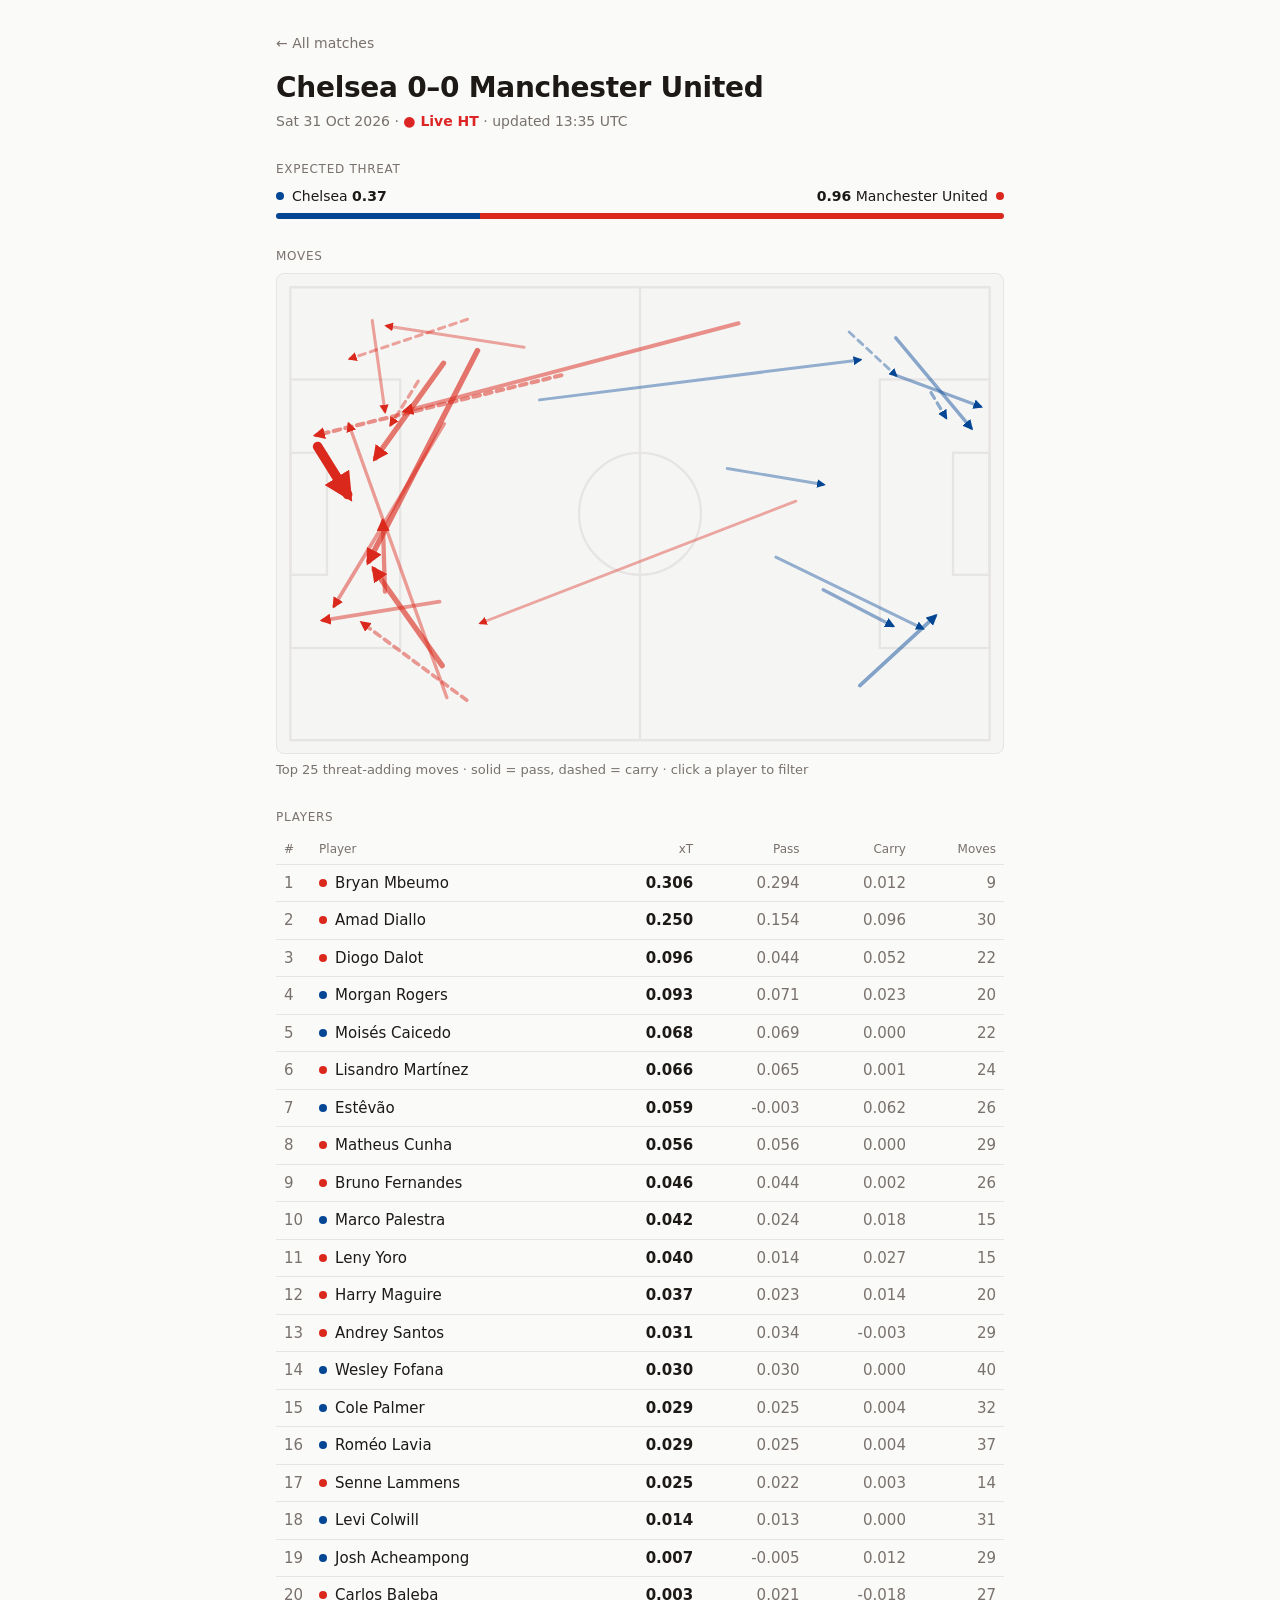
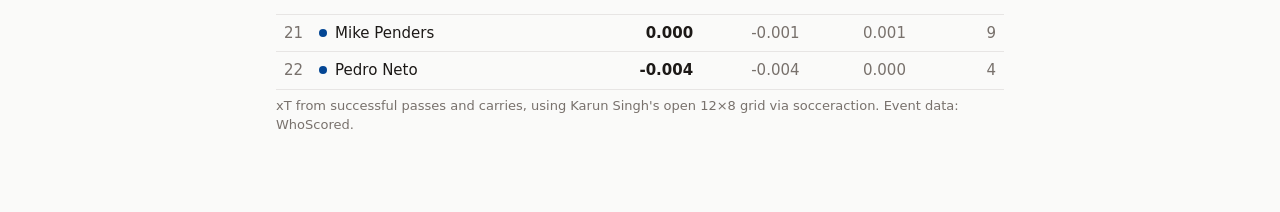
==== commit e392631b: "Team kit colours, home-screen app support, and --push Pages use each team's colours, switching the a" ====
--- a/docs/matches/1983629.html
+++ b/docs/matches/1983629.html
@@ -1,9 +1,13 @@
 <!doctype html><html lang="en"><head><meta charset="utf-8">
-<meta name="viewport" content="width=device-width,initial-scale=1">
-<title>Chelsea v Manchester United · xT</title><link rel="stylesheet" href="../style.css"></head>
-<body><main><a class="back" href="../index.html">← All matches</a>
+<meta name="viewport" content="width=device-width,initial-scale=1"><meta http-equiv="refresh" content="120">
+<meta name="theme-color" content="#fafaf9" media="(prefers-color-scheme: light)">
+<meta name="theme-color" content="#141413" media="(prefers-color-scheme: dark)">
+<meta name="apple-mobile-web-app-capable" content="yes"><meta name="apple-mobile-web-app-title" content="xT">
+<link rel="manifest" href="../manifest.webmanifest"><link rel="apple-touch-icon" href="../icon-180.png">
+<link rel="icon" href="../icon-192.png"><title>Chelsea v Manchester United · xT</title><link rel="stylesheet" href="../style.css"></head>
+<body><main style="--home:light-dark(#034694,#356BA9);--away:light-dark(#DA291C,#DA291C)"><a class="back" href="../index.html">← All matches</a>
 <h1>Chelsea <span class="score">0–0</span> Manchester United</h1>
-<p class="meta">Sat 31 Oct 2026 · <span class="live">● Live HT</span> · updated 13:22 UTC</p>
+<p class="meta">Sat 31 Oct 2026 · <span class="live">● Live HT</span> · updated 13:35 UTC</p>
 <div class="label">Expected threat</div>
 <div class="split"><span><span class="dot home"></span>Chelsea <b>0.37</b></span><span><b>0.96</b> Manchester United<span class="dot away" style="margin:0 0 0 8px"></span></span></div>
 <div class="bar"><span style="width:28%"></span><span style="width:72%"></span></div>
@@ -17,9 +21,9 @@
 <div class="hint" id="hint"></div>
 <div class="label">Players</div>
 <table><thead><tr><th>#</th><th>Player</th><th>xT</th><th class="hide-sm">Pass</th><th class="hide-sm">Carry</th><th>Moves</th></tr></thead>
-<tbody><tr data-player="Bryan Mbeumo"><td>1</td><td><span class="dot away"></span>Bryan Mbeumo</td><td><b>0.306</b></td><td class="hide-sm num-muted">0.294</td><td class="hide-sm num-muted">0.012</td><td class="num-muted">9</td></tr><tr data-player="Amad Diallo"><td>2</td><td><span class="dot away"></span>Amad Diallo</td><td><b>0.253</b></td><td class="hide-sm num-muted">0.157</td><td class="hide-sm num-muted">0.096</td><td class="num-muted">29</td></tr><tr data-player="Morgan Rogers"><td>3</td><td><span class="dot home"></span>Morgan Rogers</td><td><b>0.097</b></td><td class="hide-sm num-muted">0.077</td><td class="hide-sm num-muted">0.020</td><td class="num-muted">18</td></tr><tr data-player="Diogo Dalot"><td>4</td><td><span class="dot away"></span>Diogo Dalot</td><td><b>0.096</b></td><td class="hide-sm num-muted">0.044</td><td class="hide-sm num-muted">0.052</td><td class="num-muted">22</td></tr><tr data-player="Moisés Caicedo"><td>5</td><td><span class="dot home"></span>Moisés Caicedo</td><td><b>0.068</b></td><td class="hide-sm num-muted">0.069</td><td class="hide-sm num-muted">-0.000</td><td class="num-muted">22</td></tr><tr data-player="Lisandro Martínez"><td>6</td><td><span class="dot away"></span>Lisandro Martínez</td><td><b>0.066</b></td><td class="hide-sm num-muted">0.065</td><td class="hide-sm num-muted">0.001</td><td class="num-muted">24</td></tr><tr data-player="Estêvão"><td>7</td><td><span class="dot home"></span>Estêvão</td><td><b>0.059</b></td><td class="hide-sm num-muted">-0.003</td><td class="hide-sm num-muted">0.062</td><td class="num-muted">26</td></tr><tr data-player="Matheus Cunha"><td>8</td><td><span class="dot away"></span>Matheus Cunha</td><td><b>0.056</b></td><td class="hide-sm num-muted">0.056</td><td class="hide-sm num-muted">0.000</td><td class="num-muted">29</td></tr><tr data-player="Bruno Fernandes"><td>9</td><td><span class="dot away"></span>Bruno Fernandes</td><td><b>0.046</b></td><td class="hide-sm num-muted">0.044</td><td class="hide-sm num-muted">0.002</td><td class="num-muted">26</td></tr><tr data-player="Marco Palestra"><td>10</td><td><span class="dot home"></span>Marco Palestra</td><td><b>0.042</b></td><td class="hide-sm num-muted">0.024</td><td class="hide-sm num-muted">0.018</td><td class="num-muted">15</td></tr><tr data-player="Leny Yoro"><td>11</td><td><span class="dot away"></span>Leny Yoro</td><td><b>0.040</b></td><td class="hide-sm num-muted">0.014</td><td class="hide-sm num-muted">0.027</td><td class="num-muted">15</td></tr><tr data-player="Harry Maguire"><td>12</td><td><span class="dot away"></span>Harry Maguire</td><td><b>0.037</b></td><td class="hide-sm num-muted">0.023</td><td class="hide-sm num-muted">0.014</td><td class="num-muted">20</td></tr><tr data-player="Andrey Santos"><td>13</td><td><span class="dot away"></span>Andrey Santos</td><td><b>0.031</b></td><td class="hide-sm num-muted">0.034</td><td class="hide-sm num-muted">-0.003</td><td class="num-muted">29</td></tr><tr data-player="Wesley Fofana"><td>14</td><td><span class="dot home"></span>Wesley Fofana</td><td><b>0.030</b></td><td class="hide-sm num-muted">0.030</td><td class="hide-sm num-muted">0.000</td><td class="num-muted">40</td></tr><tr data-player="Roméo Lavia"><td>15</td><td><span class="dot home"></span>Roméo Lavia</td><td><b>0.029</b></td><td class="hide-sm num-muted">0.025</td><td class="hide-sm num-muted">0.004</td><td class="num-muted">37</td></tr><tr data-player="Senne Lammens"><td>16</td><td><span class="dot away"></span>Senne Lammens</td><td><b>0.025</b></td><td class="hide-sm num-muted">0.022</td><td class="hide-sm num-muted">0.003</td><td class="num-muted">14</td></tr><tr data-player="Cole Palmer"><td>17</td><td><span class="dot home"></span>Cole Palmer</td><td><b>0.024</b></td><td class="hide-sm num-muted">0.019</td><td class="hide-sm num-muted">0.006</td><td class="num-muted">32</td></tr><tr data-player="Levi Colwill"><td>18</td><td><span class="dot home"></span>Levi Colwill</td><td><b>0.014</b></td><td class="hide-sm num-muted">0.013</td><td class="hide-sm num-muted">0.001</td><td class="num-muted">30</td></tr><tr data-player="Josh Acheampong"><td>19</td><td><span class="dot home"></span>Josh Acheampong</td><td><b>0.007</b></td><td class="hide-sm num-muted">-0.005</td><td class="hide-sm num-muted">0.012</td><td class="num-muted">29</td></tr><tr data-player="Mike Penders"><td>20</td><td><span class="dot home"></span>Mike Penders</td><td><b>0.004</b></td><td class="hide-sm num-muted">0.002</td><td class="hide-sm num-muted">0.001</td><td class="num-muted">9</td></tr><tr data-player="Carlos Baleba"><td>21</td><td><span class="dot away"></span>Carlos Baleba</td><td><b>0.000</b></td><td class="hide-sm num-muted">0.018</td><td class="hide-sm num-muted">-0.018</td><td class="num-muted">28</td></tr><tr data-player="Pedro Neto"><td>22</td><td><span class="dot home"></span>Pedro Neto</td><td><b>-0.004</b></td><td class="hide-sm num-muted">-0.004</td><td class="hide-sm num-muted">0.000</td><td class="num-muted">4</td></tr></tbody></table>
+<tbody><tr data-player="Bryan Mbeumo"><td>1</td><td><span class="dot away"></span>Bryan Mbeumo</td><td><b>0.306</b></td><td class="hide-sm num-muted">0.294</td><td class="hide-sm num-muted">0.012</td><td class="num-muted">9</td></tr><tr data-player="Amad Diallo"><td>2</td><td><span class="dot away"></span>Amad Diallo</td><td><b>0.250</b></td><td class="hide-sm num-muted">0.154</td><td class="hide-sm num-muted">0.096</td><td class="num-muted">30</td></tr><tr data-player="Diogo Dalot"><td>3</td><td><span class="dot away"></span>Diogo Dalot</td><td><b>0.096</b></td><td class="hide-sm num-muted">0.044</td><td class="hide-sm num-muted">0.052</td><td class="num-muted">22</td></tr><tr data-player="Morgan Rogers"><td>4</td><td><span class="dot home"></span>Morgan Rogers</td><td><b>0.093</b></td><td class="hide-sm num-muted">0.071</td><td class="hide-sm num-muted">0.023</td><td class="num-muted">20</td></tr><tr data-player="Moisés Caicedo"><td>5</td><td><span class="dot home"></span>Moisés Caicedo</td><td><b>0.068</b></td><td class="hide-sm num-muted">0.069</td><td class="hide-sm num-muted">0.000</td><td class="num-muted">22</td></tr><tr data-player="Lisandro Martínez"><td>6</td><td><span class="dot away"></span>Lisandro Martínez</td><td><b>0.066</b></td><td class="hide-sm num-muted">0.065</td><td class="hide-sm num-muted">0.001</td><td class="num-muted">24</td></tr><tr data-player="Estêvão"><td>7</td><td><span class="dot home"></span>Estêvão</td><td><b>0.059</b></td><td class="hide-sm num-muted">-0.003</td><td class="hide-sm num-muted">0.062</td><td class="num-muted">26</td></tr><tr data-player="Matheus Cunha"><td>8</td><td><span class="dot away"></span>Matheus Cunha</td><td><b>0.056</b></td><td class="hide-sm num-muted">0.056</td><td class="hide-sm num-muted">0.000</td><td class="num-muted">29</td></tr><tr data-player="Bruno Fernandes"><td>9</td><td><span class="dot away"></span>Bruno Fernandes</td><td><b>0.046</b></td><td class="hide-sm num-muted">0.044</td><td class="hide-sm num-muted">0.002</td><td class="num-muted">26</td></tr><tr data-player="Marco Palestra"><td>10</td><td><span class="dot home"></span>Marco Palestra</td><td><b>0.042</b></td><td class="hide-sm num-muted">0.024</td><td class="hide-sm num-muted">0.018</td><td class="num-muted">15</td></tr><tr data-player="Leny Yoro"><td>11</td><td><span class="dot away"></span>Leny Yoro</td><td><b>0.040</b></td><td class="hide-sm num-muted">0.014</td><td class="hide-sm num-muted">0.027</td><td class="num-muted">15</td></tr><tr data-player="Harry Maguire"><td>12</td><td><span class="dot away"></span>Harry Maguire</td><td><b>0.037</b></td><td class="hide-sm num-muted">0.023</td><td class="hide-sm num-muted">0.014</td><td class="num-muted">20</td></tr><tr data-player="Andrey Santos"><td>13</td><td><span class="dot away"></span>Andrey Santos</td><td><b>0.031</b></td><td class="hide-sm num-muted">0.034</td><td class="hide-sm num-muted">-0.003</td><td class="num-muted">29</td></tr><tr data-player="Wesley Fofana"><td>14</td><td><span class="dot home"></span>Wesley Fofana</td><td><b>0.030</b></td><td class="hide-sm num-muted">0.030</td><td class="hide-sm num-muted">0.000</td><td class="num-muted">40</td></tr><tr data-player="Cole Palmer"><td>15</td><td><span class="dot home"></span>Cole Palmer</td><td><b>0.029</b></td><td class="hide-sm num-muted">0.025</td><td class="hide-sm num-muted">0.004</td><td class="num-muted">32</td></tr><tr data-player="Roméo Lavia"><td>16</td><td><span class="dot home"></span>Roméo Lavia</td><td><b>0.029</b></td><td class="hide-sm num-muted">0.025</td><td class="hide-sm num-muted">0.004</td><td class="num-muted">37</td></tr><tr data-player="Senne Lammens"><td>17</td><td><span class="dot away"></span>Senne Lammens</td><td><b>0.025</b></td><td class="hide-sm num-muted">0.022</td><td class="hide-sm num-muted">0.003</td><td class="num-muted">14</td></tr><tr data-player="Levi Colwill"><td>18</td><td><span class="dot home"></span>Levi Colwill</td><td><b>0.014</b></td><td class="hide-sm num-muted">0.013</td><td class="hide-sm num-muted">0.000</td><td class="num-muted">31</td></tr><tr data-player="Josh Acheampong"><td>19</td><td><span class="dot home"></span>Josh Acheampong</td><td><b>0.007</b></td><td class="hide-sm num-muted">-0.005</td><td class="hide-sm num-muted">0.012</td><td class="num-muted">29</td></tr><tr data-player="Carlos Baleba"><td>20</td><td><span class="dot away"></span>Carlos Baleba</td><td><b>0.003</b></td><td class="hide-sm num-muted">0.021</td><td class="hide-sm num-muted">-0.018</td><td class="num-muted">27</td></tr><tr data-player="Mike Penders"><td>21</td><td><span class="dot home"></span>Mike Penders</td><td><b>0.000</b></td><td class="hide-sm num-muted">-0.001</td><td class="hide-sm num-muted">0.001</td><td class="num-muted">9</td></tr><tr data-player="Pedro Neto"><td>22</td><td><span class="dot home"></span>Pedro Neto</td><td><b>-0.004</b></td><td class="hide-sm num-muted">-0.004</td><td class="hide-sm num-muted">0.000</td><td class="num-muted">4</td></tr></tbody></table>
 <p class="hint">xT from successful passes and carries, using Karun Singh's open 12×8 grid via socceraction. Event data: WhoScored.</p>
-<script type="application/json" id="data">[{"player": "Senne Lammens", "side": "away", "kind": "pass", "minute": 1, "xt": 0.0128, "x0": 29.1, "y0": 32.1, "x1": 76.4, "y1": 50.4}, {"player": "Diogo Dalot", "side": "away", "kind": "carry", "minute": 1, "xt": 0.0012, "x0": 40.8, "y0": 50.6, "x1": 47.2, "y1": 51.2}, {"player": "Bruno Fernandes", "side": "away", "kind": "pass", "minute": 1, "xt": 0.0026, "x0": 45.6, "y0": 44.1, "x1": 53.8, "y1": 47.7}, {"player": "Est\u00eav\u00e3o", "side": "home", "kind": "carry", "minute": 1, "xt": 0.0025, "x0": 57.2, "y0": 19.8, "x1": 64.2, "y1": 21.8}, {"player": "Matheus Cunha", "side": "away", "kind": "pass", "minute": 1, "xt": 0.0006, "x0": 45.6, "y0": 45.7, "x1": 44.1, "y1": 42.0}, {"player": "Matheus Cunha", "side": "away", "kind": "pass", "minute": 1, "xt": 0.0039, "x0": 51.2, "y0": 31.9, "x1": 61.5, "y1": 15.3}, {"player": "Amad Diallo", "side": "away", "kind": "pass", "minute": 1, "xt": 0.0161, "x0": 69.9, "y0": 9.0, "x1": 90.5, "y1": 5.8}, {"player": "Leny Yoro", "side": "away", "kind": "pass", "minute": 1, "xt": 0.0066, "x0": 64.5, "y0": 5.2, "x1": 70.1, "y1": 11.2}, {"player": "Leny Yoro", "side": "away", "kind": "pass", "minute": 1, "xt": 0.0027, "x0": 58.5, "y0": 5.2, "x1": 69.7, "y1": 2.4}, {"player": "Matheus Cunha", "side": "away", "kind": "carry", "minute": 1, "xt": 0.0038, "x0": 69.7, "y0": 2.4, "x1": 73.4, "y1": 3.4}, {"player": "Matheus Cunha", "side": "away", "kind": "pass", "minute": 1, "xt": 0.0028, "x0": 73.4, "y0": 3.4, "x1": 77.5, "y1": 10.3}, {"player": "Josh Acheampong", "side": "home", "kind": "pass", "minute": 1, "xt": 0.001, "x0": 24.2, "y0": 5.8, "x1": 22.5, "y1": 13.2}, {"player": "Carlos Baleba", "side": "away", "kind": "pass", "minute": 2, "xt": 0.0038, "x0": 65.6, "y0": 60.1, "x1": 77.1, "y1": 59.9}, {"player": "Josh Acheampong", "side": "home", "kind": "pass", "minute": 2, "xt": 0.002, "x0": 16.5, "y0": 8.4, "x1": 15.6, "y1": 20.5}, {"player": "Marco Palestra", "side": "home", "kind": "pass", "minute": 2, "xt": 0.0016, "x0": 24.2, "y0": 59.8, "x1": 24.4, "y1": 45.0}, {"player": "Mois\u00e9s Caicedo", "side": "home", "kind": "pass", "minute": 2, "xt": 0.0002, "x0": 24.4, "y0": 44.8, "x1": 23.1, "y1": 27.5}, {"player": "Wesley Fofana", "side": "home", "kind": "carry", "minute": 2, "xt": 0.002, "x0": 23.1, "y0": 27.5, "x1": 36.0, "y1": 12.6}, {"player": "Wesley Fofana", "side": "home", "kind": "pass", "minute": 2, "xt": 0.0026, "x0": 36.0, "y0": 12.6, "x1": 54.6, "y1": 5.6}, {"player": "Andrey Santos", "side": "away", "kind": "pass", "minute": 2, "xt": 0.0025, "x0": 61.4, "y0": 57.6, "x1": 74.0, "y1": 64.1}, {"player": "Bruno Fernandes", "side": "away", "kind": "pass", "minute": 2, "xt": 0.0028, "x0": 72.9, "y0": 63.2, "x1": 74.0, "y1": 57.4}, {"player": "Diogo Dalot", "side": "away", "kind": "carry", "minute": 2, "xt": 0.0101, "x0": 64.8, "y0": 63.2, "x1": 80.2, "y1": 63.5}, {"player": "Wesley Fofana", "side": "home", "kind": "pass", "minute": 2, "xt": 0.0019, "x0": 21.3, "y0": 14.3, "x1": 30.8, "y1": 36.4}, {"player": "Levi Colwill", "side": "home", "kind": "pass", "minute": 2, "xt": 0.0013, "x0": 22.4, "y0": 46.2, "x1": 26.5, "y1": 30.5}, {"player": "Cole Palmer", "side": "home", "kind": "pass", "minute": 2, "xt": 0.0007, "x0": 34.8, "y0": 16.2, "x1": 40.6, "y1": 2.0}, {"player": "Josh Acheampong", "side": "home", "kind": "pass", "minute": 3, "xt": 0.0009, "x0": 41.2, "y0": 2.0, "x1": 37.5, "y1": 9.0}, {"player": "Wesley Fofana", "side": "home", "kind": "carry", "minute": 3, "xt": 0.0005, "x0": 41.9, "y0": 15.4, "x1": 40.2, "y1": 19.0}, {"player": "Levi Colwill", "side": "home", "kind": "pass", "minute": 3, "xt": 0.0001, "x0": 37.3, "y0": 35.0, "x1": 39.3, "y1": 49.2}, {"player": "Mois\u00e9s Caicedo", "side": "home", "kind": "pass", "minute": 4, "xt": 0.0004, "x0": 25.8, "y0": 51.6, "x1": 29.4, "y1": 64.1}, {"player": "Mike Penders", "side": "home", "kind": "pass", "minute": 4, "xt": 0.0008, "x0": 7.7, "y0": 36.9, "x1": 20.6, "y1": 36.4}, {"player": "Mois\u00e9s Caicedo", "side": "home", "kind": "carry", "minute": 4, "xt": 0.0012, "x0": 20.6, "y0": 36.4, "x1": 28.8, "y1": 31.0}, {"player": "Wesley Fofana", "side": "home", "kind": "pass", "minute": 4, "xt": 0.002, "x0": 12.7, "y0": 16.5, "x1": 10.8, "y1": 35.4}, {"player": "Rom\u00e9o Lavia", "side": "home", "kind": "pass", "minute": 4, "xt": 0.0002, "x0": 21.1, "y0": 44.0, "x1": 24.3, "y1": 35.0}, {"player": "Levi Colwill", "side": "home", "kind": "carry", "minute": 4, "xt": 0.0012, "x0": 24.3, "y0": 35.0, "x1": 29.6, "y1": 33.2}, {"player": "Cole Palmer", "side": "home", "kind": "pass", "minute": 4, "xt": 0.0014, "x0": 34.8, "y0": 28.4, "x1": 36.5, "y1": 18.8}, {"player": "Harry Maguire", "side": "away", "kind": "pass", "minute": 5, "xt": 0.0016, "x0": 30.1, "y0": 23.9, "x1": 35.1, "y1": 24.5}, {"player": "Est\u00eav\u00e3o", "side": "home", "kind": "pass", "minute": 5, "xt": 0.0042, "x0": 69.1, "y0": 42.2, "x1": 72.6, "y1": 48.4}, {"player": "Morgan Rogers", "side": "home", "kind": "pass", "minute": 5, "xt": 0.0107, "x0": 76.2, "y0": 49.2, "x1": 95.0, "y1": 62.8}, {"player": "Morgan Rogers", "side": "home", "kind": "pass", "minute": 5, "xt": 0.0296, "x0": 90.9, "y0": 60.4, "x1": 102.2, "y1": 46.9}, {"player": "Mois\u00e9s Caicedo", "side": "home", "kind": "pass", "minute": 5, "xt": 0.0113, "x0": 72.0, "y0": 31.6, "x1": 79.5, "y1": 26.7}, {"player": "Cole Palmer", "side": "home", "kind": "pass", "minute": 5, "xt": 0.0003, "x0": 78.0, "y0": 25.6, "x1": 70.9, "y1": 21.2}, {"player": "Rom\u00e9o Lavia", "side": "home", "kind": "pass", "minute": 5, "xt": 0.0034, "x0": 71.0, "y0": 21.2, "x1": 82.7, "y1": 3.9}, {"player": "Cole Palmer", "side": "home", "kind": "pass", "minute": 5, "xt": 0.0029, "x0": 75.0, "y0": 8.0, "x1": 70.1, "y1": 17.1}, {"player": "Amad Diallo", "side": "away", "kind": "pass", "minute": 6, "xt": 0.001, "x0": 14.5, "y0": 3.1, "x1": 9.9, "y1": 16.9}, {"player": "Harry Maguire", "side": "away", "kind": "carry", "minute": 6, "xt": 0.0012, "x0": 9.9, "y0": 16.9, "x1": 21.9, "y1": 23.7}, {"player": "Diogo Dalot", "side": "away", "kind": "pass", "minute": 6, "xt": 0.0015, "x0": 29.4, "y0": 63.2, "x1": 37.8, "y1": 64.0}, {"player": "Bruno Fernandes", "side": "away", "kind": "pass", "minute": 6, "xt": 0.0009, "x0": 37.8, "y0": 64.0, "x1": 35.4, "y1": 59.1}, {"player": "Rom\u00e9o Lavia", "side": "home", "kind": "carry", "minute": 6, "xt": 0.0013, "x0": 69.4, "y0": 7.3, "x1": 69.0, "y1": 16.7}, {"player": "Carlos Baleba", "side": "away", "kind": "pass", "minute": 6, "xt": 0.0016, "x0": 31.6, "y0": 51.6, "x1": 35.6, "y1": 51.4}, {"player": "Bruno Fernandes", "side": "away", "kind": "carry", "minute": 6, "xt": 0.0005, "x0": 35.6, "y0": 51.3, "x1": 40.5, "y1": 49.0}, {"player": "Harry Maguire", "side": "away", "kind": "pass", "minute": 6, "xt": 0.0044, "x0": 45.5, "y0": 24.3, "x1": 62.2, "y1": 14.8}, {"player": "Matheus Cunha", "side": "away", "kind": "pass", "minute": 7, "xt": 0.0089, "x0": 67.0, "y0": 14.6, "x1": 82.0, "y1": 3.1}, {"player": "Amad Diallo", "side": "away", "kind": "carry", "minute": 7, "xt": 0.002, "x0": 82.0, "y0": 3.1, "x1": 82.0, "y1": 11.4}, {"player": "Amad Diallo", "side": "away", "kind": "pass", "minute": 7, "xt": 0.0785, "x0": 82.0, "y0": 11.4, "x1": 92.2, "y1": 25.6}, {"player": "Mike Penders", "side": "home", "kind": "pass", "minute": 7, "xt": 0.0054, "x0": 7.6, "y0": 35.6, "x1": 48.9, "y1": 36.7}, {"player": "Josh Acheampong", "side": "home", "kind": "pass", "minute": 7, "xt": 0.0002, "x0": 45.9, "y0": 7.8, "x1": 35.9, "y1": 21.1}, {"player": "Wesley Fofana", "side": "home", "kind": "pass", "minute": 7, "xt": 0.0022, "x0": 39.2, "y0": 29.2, "x1": 50.3, "y1": 31.6}, {"player": "Senne Lammens", "side": "away", "kind": "pass", "minute": 8, "xt": 0.0004, "x0": 13.4, "y0": 33.9, "x1": 41.7, "y1": 62.8}, {"player": "Andrey Santos", "side": "away", "kind": "carry", "minute": 8, "xt": 0.0009, "x0": 43.7, "y0": 60.5, "x1": 38.8, "y1": 58.8}, {"player": "Andrey Santos", "side": "away", "kind": "pass", "minute": 8, "xt": 0.0003, "x0": 38.8, "y0": 58.8, "x1": 47.4, "y1": 61.2}, {"player": "Diogo Dalot", "side": "away", "kind": "pass", "minute": 8, "xt": 0.0012, "x0": 39.3, "y0": 64.3, "x1": 44.7, "y1": 65.7}, {"player": "Marco Palestra", "side": "home", "kind": "carry", "minute": 8, "xt": 0.0022, "x0": 42.0, "y0": 45.4, "x1": 46.9, "y1": 31.6}, {"player": "Marco Palestra", "side": "home", "kind": "pass", "minute": 8, "xt": 0.002, "x0": 46.9, "y0": 31.6, "x1": 53.8, "y1": 17.2}, {"player": "Cole Palmer", "side": "home", "kind": "carry", "minute": 8, "xt": 0.0117, "x0": 53.8, "y0": 17.2, "x1": 80.1, "y1": 17.8}, {"player": "Senne Lammens", "side": "away", "kind": "pass", "minute": 9, "xt": 0.0014, "x0": 4.3, "y0": 31.9, "x1": 17.0, "y1": 30.5}, {"player": "Lisandro Mart\u00ednez", "side": "away", "kind": "pass", "minute": 9, "xt": 0.0042, "x0": 24.9, "y0": 60.2, "x1": 41.9, "y1": 50.7}, {"player": "Matheus Cunha", "side": "away", "kind": "carry", "minute": 9, "xt": 0.0036, "x0": 46.0, "y0": 60.5, "x1": 56.4, "y1": 58.5}, {"player": "Matheus Cunha", "side": "away", "kind": "pass", "minute": 9, "xt": 0.0051, "x0": 56.4, "y0": 58.5, "x1": 78.5, "y1": 62.0}, {"player": "Diogo Dalot", "side": "away", "kind": "carry", "minute": 9, "xt": 0.0337, "x0": 78.5, "y0": 62.0, "x1": 94.2, "y1": 50.4}, {"player": "Matheus Cunha", "side": "away", "kind": "pass", "minute": 9, "xt": 0.0531, "x0": 90.8, "y0": 45.7, "x1": 91.1, "y1": 35.2}, {"player": "Harry Maguire", "side": "away", "kind": "carry", "minute": 10, "xt": 0.0063, "x0": 71.8, "y0": 5.2, "x1": 78.9, "y1": 6.0}, {"player": "Rom\u00e9o Lavia", "side": "home", "kind": "carry", "minute": 10, "xt": 0.0004, "x0": 25.5, "y0": 53.5, "x1": 13.2, "y1": 43.8}, {"player": "Rom\u00e9o Lavia", "side": "home", "kind": "pass", "minute": 10, "xt": 0.0002, "x0": 13.2, "y0": 43.8, "x1": 21.2, "y1": 18.0}, {"player": "Josh Acheampong", "side": "home", "kind": "carry", "minute": 10, "xt": 0.0012, "x0": 21.2, "y0": 18.0, "x1": 37.1, "y1": 6.3}, {"player": "Josh Acheampong", "side": "home", "kind": "pass", "minute": 10, "xt": 0.0012, "x0": 37.1, "y0": 6.3, "x1": 44.6, "y1": 1.6}, {"player": "Wesley Fofana", "side": "home", "kind": "carry", "minute": 10, "xt": 0.0006, "x0": 21.0, "y0": 15.8, "x1": 25.4, "y1": 21.0}, {"player": "Wesley Fofana", "side": "home", "kind": "pass", "minute": 10, "xt": 0.0002, "x0": 25.4, "y0": 21.0, "x1": 26.1, "y1": 38.2}, {"player": "Levi Colwill", "side": "home", "kind": "carry", "minute": 10, "xt": 0.0012, "x0": 26.1, "y0": 38.2, "x1": 28.6, "y1": 27.6}, {"player": "Wesley Fofana", "side": "home", "kind": "carry", "minute": 10, "xt": 0.0017, "x0": 26.1, "y0": 16.5, "x1": 27.2, "y1": 20.7}, {"player": "Wesley Fofana", "side": "home", "kind": "pass", "minute": 10, "xt": 0.0002, "x0": 27.2, "y0": 20.7, "x1": 26.6, "y1": 39.6}, {"player": "Harry Maguire", "side": "away", "kind": "pass", "minute": 11, "xt": 0.0053, "x0": 40.4, "y0": 10.4, "x1": 66.4, "y1": 3.4}, {"player": "Marco Palestra", "side": "home", "kind": "carry", "minute": 11, "xt": 0.0008, "x0": 31.8, "y0": 63.5, "x1": 31.6, "y1": 59.0}, {"player": "Marco Palestra", "side": "home", "kind": "pass", "minute": 11, "xt": 0.0007, "x0": 31.6, "y0": 59.0, "x1": 32.2, "y1": 30.7}, {"player": "Wesley Fofana", "side": "home", "kind": "pass", "minute": 11, "xt": 0.0002, "x0": 34.8, "y0": 21.2, "x1": 42.4, "y1": 7.0}, {"player": "Josh Acheampong", "side": "home", "kind": "pass", "minute": 11, "xt": 0.0035, "x0": 42.7, "y0": 6.6, "x1": 55.4, "y1": 0.8}, {"player": "Wesley Fofana", "side": "home", "kind": "carry", "minute": 11, "xt": 0.0005, "x0": 41.8, "y0": 14.6, "x1": 40.5, "y1": 18.0}, {"player": "Levi Colwill", "side": "home", "kind": "carry", "minute": 11, "xt": 0.0001, "x0": 39.2, "y0": 40.3, "x1": 42.7, "y1": 43.0}, {"player": "Wesley Fofana", "side": "home", "kind": "pass", "minute": 11, "xt": 0.0022, "x0": 39.4, "y0": 30.4, "x1": 46.0, "y1": 33.0}, {"player": "Rom\u00e9o Lavia", "side": "home", "kind": "pass", "minute": 11, "xt": 0.0026, "x0": 45.8, "y0": 32.8, "x1": 64.7, "y1": 0.7}, {"player": "Est\u00eav\u00e3o", "side": "home", "kind": "carry", "minute": 11, "xt": 0.0121, "x0": 64.7, "y0": 0.7, "x1": 82.5, "y1": 10.5}, {"player": "Amad Diallo", "side": "away", "kind": "carry", "minute": 12, "xt": 0.005, "x0": 48.6, "y0": 4.4, "x1": 63.2, "y1": 3.4}, {"player": "Carlos Baleba", "side": "away", "kind": "pass", "minute": 12, "xt": 0.0018, "x0": 57.2, "y0": 30.7, "x1": 67.1, "y1": 57.3}, {"player": "Andrey Santos", "side": "away", "kind": "pass", "minute": 12, "xt": 0.002, "x0": 48.0, "y0": 37.1, "x1": 57.8, "y1": 31.1}, {"player": "Andrey Santos", "side": "away", "kind": "pass", "minute": 12, "xt": 0.0031, "x0": 56.6, "y0": 32.3, "x1": 65.8, "y1": 26.0}, {"player": "Morgan Rogers", "side": "home", "kind": "carry", "minute": 12, "xt": 0.0022, "x0": 37.8, "y0": 39.2, "x1": 48.8, "y1": 39.4}, {"player": "Levi Colwill", "side": "home", "kind": "pass", "minute": 12, "xt": 0.0006, "x0": 55.5, "y0": 27.9, "x1": 68.8, "y1": 3.9}, {"player": "Cole Palmer", "side": "home", "kind": "pass", "minute": 13, "xt": 0.0101, "x0": 69.9, "y0": 3.3, "x1": 79.6, "y1": 1.3}, {"player": "Wesley Fofana", "side": "home", "kind": "pass", "minute": 13, "xt": 0.0013, "x0": 61.0, "y0": 13.8, "x1": 66.7, "y1": 4.7}, {"player": "Cole Palmer", "side": "home", "kind": "pass", "minute": 13, "xt": 0.0101, "x0": 66.7, "y0": 4.7, "x1": 78.9, "y1": 1.6}, {"player": "Lisandro Mart\u00ednez", "side": "away", "kind": "pass", "minute": 13, "xt": 0.0013, "x0": 21.7, "y0": 44.9, "x1": 31.6, "y1": 40.7}, {"player": "Diogo Dalot", "side": "away", "kind": "pass", "minute": 13, "xt": 0.0036, "x0": 49.8, "y0": 60.7, "x1": 56.5, "y1": 54.7}, {"player": "Leny Yoro", "side": "away", "kind": "pass", "minute": 14, "xt": 0.0004, "x0": 47.7, "y0": 18.2, "x1": 58.3, "y1": 3.4}, {"player": "Amad Diallo", "side": "away", "kind": "pass", "minute": 14, "xt": 0.0065, "x0": 58.3, "y0": 3.4, "x1": 78.4, "y1": 4.8}, {"player": "Leny Yoro", "side": "away", "kind": "carry", "minute": 14, "xt": 0.0194, "x0": 78.4, "y0": 4.8, "x1": 96.0, "y1": 10.7}, {"player": "Rom\u00e9o Lavia", "side": "home", "kind": "carry", "minute": 15, "xt": 0.0013, "x0": 34.5, "y0": 32.7, "x1": 36.2, "y1": 35.4}, {"player": "Rom\u00e9o Lavia", "side": "home", "kind": "pass", "minute": 15, "xt": 0.0035, "x0": 36.2, "y0": 35.4, "x1": 60.8, "y1": 54.4}, {"player": "Est\u00eav\u00e3o", "side": "home", "kind": "carry", "minute": 15, "xt": 0.0124, "x0": 60.8, "y0": 54.4, "x1": 79.4, "y1": 42.6}, {"player": "Morgan Rogers", "side": "home", "kind": "pass", "minute": 15, "xt": 0.0264, "x0": 80.0, "y0": 22.6, "x1": 90.4, "y1": 17.2}, {"player": "Josh Acheampong", "side": "home", "kind": "carry", "minute": 16, "xt": 0.0013, "x0": 23.7, "y0": 1.4, "x1": 32.5, "y1": 3.0}, {"player": "Lisandro Mart\u00ednez", "side": "away", "kind": "carry", "minute": 16, "xt": 0.0023, "x0": 46.1, "y0": 61.4, "x1": 56.0, "y1": 65.4}, {"player": "Lisandro Mart\u00ednez", "side": "away", "kind": "pass", "minute": 16, "xt": 0.0065, "x0": 56.0, "y0": 65.4, "x1": 74.2, "y1": 65.4}, {"player": "Andrey Santos", "side": "away", "kind": "pass", "minute": 16, "xt": 0.0032, "x0": 59.3, "y0": 55.8, "x1": 63.4, "y1": 45.2}, {"player": "Carlos Baleba", "side": "away", "kind": "carry", "minute": 16, "xt": 0.0006, "x0": 63.5, "y0": 42.6, "x1": 62.5, "y1": 33.8}, {"player": "Carlos Baleba", "side": "away", "kind": "pass", "minute": 16, "xt": 0.0013, "x0": 62.5, "y0": 33.8, "x1": 70.6, "y1": 5.8}, {"player": "Harry Maguire", "side": "away", "kind": "pass", "minute": 16, "xt": 0.0048, "x0": 63.0, "y0": 19.0, "x1": 70.1, "y1": 20.3}, {"player": "Morgan Rogers", "side": "home", "kind": "carry", "minute": 16, "xt": 0.01, "x0": 48.4, "y0": 52.4, "x1": 76.6, "y1": 41.5}, {"player": "Diogo Dalot", "side": "away", "kind": "pass", "minute": 17, "xt": 0.001, "x0": 28.0, "y0": 45.3, "x1": 40.1, "y1": 52.7}, {"player": "Est\u00eav\u00e3o", "side": "home", "kind": "carry", "minute": 17, "xt": 0.0101, "x0": 66.5, "y0": 7.2, "x1": 83.1, "y1": 1.7}, {"player": "Est\u00eav\u00e3o", "side": "home", "kind": "carry", "minute": 17, "xt": 0.0073, "x0": 83.1, "y0": 1.7, "x1": 90.0, "y1": 5.4}, {"player": "Rom\u00e9o Lavia", "side": "home", "kind": "pass", "minute": 17, "xt": 0.0013, "x0": 67.9, "y0": 16.9, "x1": 69.6, "y1": 31.0}, {"player": "Mois\u00e9s Caicedo", "side": "home", "kind": "pass", "minute": 17, "xt": 0.0076, "x0": 69.8, "y0": 31.1, "x1": 83.9, "y1": 61.3}, {"player": "Marco Palestra", "side": "home", "kind": "carry", "minute": 17, "xt": 0.0131, "x0": 83.9, "y0": 61.3, "x1": 90.9, "y1": 54.8}, {"player": "Marco Palestra", "side": "home", "kind": "pass", "minute": 17, "xt": 0.0238, "x0": 90.9, "y0": 54.8, "x1": 103.6, "y1": 50.1}, {"player": "Morgan Rogers", "side": "home", "kind": "carry", "minute": 17, "xt": 0.0238, "x0": 96.2, "y0": 52.2, "x1": 98.4, "y1": 48.5}, {"player": "Pedro Neto", "side": "home", "kind": "pass", "minute": 18, "xt": 0.0094, "x0": 79.6, "y0": 47.6, "x1": 98.2, "y1": 3.4}, {"player": "Amad Diallo", "side": "away", "kind": "pass", "minute": 19, "xt": 0.0036, "x0": 30.8, "y0": 19.4, "x1": 60.7, "y1": 6.5}, {"player": "Bryan Mbeumo", "side": "away", "kind": "carry", "minute": 19, "xt": 0.0093, "x0": 60.7, "y0": 6.5, "x1": 76.9, "y1": 9.5}, {"player": "Bryan Mbeumo", "side": "away", "kind": "pass", "minute": 19, "xt": 0.084, "x0": 76.9, "y0": 9.5, "x1": 93.2, "y1": 41.1}, {"player": "Lisandro Mart\u00ednez", "side": "away", "kind": "pass", "minute": 20, "xt": 0.0049, "x0": 45.9, "y0": 53.4, "x1": 63.7, "y1": 57.4}, {"player": "Rom\u00e9o Lavia", "side": "home", "kind": "pass", "minute": 20, "xt": 0.002, "x0": 31.9, "y0": 15.2, "x1": 39.4, "y1": 28.4}, {"player": "Morgan Rogers", "side": "home", "kind": "pass", "minute": 20, "xt": 0.0151, "x0": 65.6, "y0": 40.8, "x1": 80.0, "y1": 38.4}, {"player": "Senne Lammens", "side": "away", "kind": "pass", "minute": 20, "xt": 0.0066, "x0": 11.5, "y0": 30.9, "x1": 67.3, "y1": 62.4}, {"player": "Andrey Santos", "side": "away", "kind": "pass", "minute": 20, "xt": 0.0048, "x0": 69.9, "y0": 50.8, "x1": 73.9, "y1": 44.5}, {"player": "Carlos Baleba", "side": "away", "kind": "pass", "minute": 20, "xt": 0.0039, "x0": 67.9, "y0": 39.9, "x1": 74.7, "y1": 31.8}, {"player": "Bryan Mbeumo", "side": "away", "kind": "pass", "minute": 20, "xt": 0.0057, "x0": 77.6, "y0": 30.5, "x1": 85.8, "y1": 14.1}, {"player": "Amad Diallo", "side": "away", "kind": "carry", "minute": 20, "xt": 0.0254, "x0": 85.8, "y0": 14.1, "x1": 89.9, "y1": 20.6}, {"player": "Rom\u00e9o Lavia", "side": "home", "kind": "carry", "minute": 20, "xt": 0.001, "x0": 12.5, "y0": 44.8, "x1": 15.1, "y1": 40.4}, {"player": "Rom\u00e9o Lavia", "side": "home", "kind": "pass", "minute": 21, "xt": 0.0006, "x0": 25.1, "y0": 22.2, "x1": 28.4, "y1": 11.2}, {"player": "Cole Palmer", "side": "home", "kind": "pass", "minute": 21, "xt": 0.0014, "x0": 25.5, "y0": 15.8, "x1": 8.9, "y1": 27.4}, {"player": "Andrey Santos", "side": "away", "kind": "pass", "minute": 21, "xt": 0.003, "x0": 49.2, "y0": 58.3, "x1": 54.9, "y1": 46.8}, {"player": "Carlos Baleba", "side": "away", "kind": "carry", "minute": 21, "xt": 0.0, "x0": 54.9, "y0": 46.8, "x1": 56.4, "y1": 36.1}, {"player": "Leny Yoro", "side": "away", "kind": "carry", "minute": 21, "xt": 0.0026, "x0": 49.8, "y0": 18.2, "x1": 57.3, "y1": 19.8}, {"player": "Levi Colwill", "side": "home", "kind": "pass", "minute": 21, "xt": 0.0017, "x0": 22.2, "y0": 56.4, "x1": 29.3, "y1": 45.6}, {"player": "Mois\u00e9s Caicedo", "side": "home", "kind": "pass", "minute": 21, "xt": 0.0002, "x0": 29.2, "y0": 45.6, "x1": 33.0, "y1": 28.6}, {"player": "Rom\u00e9o Lavia", "side": "home", "kind": "pass", "minute": 21, "xt": 0.0012, "x0": 34.3, "y0": 26.4, "x1": 48.9, "y1": 6.3}, {"player": "Josh Acheampong", "side": "home", "kind": "carry", "minute": 22, "xt": 0.005, "x0": 48.9, "y0": 6.3, "x1": 65.2, "y1": 6.5}, {"player": "Josh Acheampong", "side": "home", "kind": "pass", "minute": 22, "xt": 0.0038, "x0": 65.2, "y0": 6.5, "x1": 71.9, "y1": 2.0}, {"player": "Est\u00eav\u00e3o", "side": "home", "kind": "carry", "minute": 22, "xt": 0.0063, "x0": 71.9, "y0": 2.0, "x1": 79.0, "y1": 4.9}, {"player": "Cole Palmer", "side": "home", "kind": "pass", "minute": 22, "xt": 0.0035, "x0": 73.1, "y0": 12.2, "x1": 82.8, "y1": 8.2}, {"player": "Est\u00eav\u00e3o", "side": "home", "kind": "pass", "minute": 22, "xt": 0.0369, "x0": 85.5, "y0": 8.2, "x1": 96.8, "y1": 18.6}, {"player": "Senne Lammens", "side": "away", "kind": "carry", "minute": 22, "xt": 0.0014, "x0": 2.2, "y0": 34.4, "x1": 9.6, "y1": 35.6}, {"player": "Lisandro Mart\u00ednez", "side": "away", "kind": "pass", "minute": 23, "xt": 0.0002, "x0": 25.3, "y0": 45.6, "x1": 23.2, "y1": 39.4}, {"player": "Harry Maguire", "side": "away", "kind": "carry", "minute": 23, "xt": 0.002, "x0": 23.7, "y0": 25.6, "x1": 41.2, "y1": 12.4}, {"player": "Harry Maguire", "side": "away", "kind": "carry", "minute": 23, "xt": 0.0035, "x0": 41.6, "y0": 8.2, "x1": 60.1, "y1": 3.0}, {"player": "Harry Maguire", "side": "away", "kind": "pass", "minute": 23, "xt": 0.0027, "x0": 60.1, "y0": 3.0, "x1": 68.5, "y1": 1.8}, {"player": "Levi Colwill", "side": "home", "kind": "carry", "minute": 23, "xt": 0.0019, "x0": 25.5, "y0": 56.2, "x1": 29.4, "y1": 39.4}, {"player": "Levi Colwill", "side": "home", "kind": "pass", "minute": 23, "xt": 0.0013, "x0": 29.4, "y0": 39.4, "x1": 35.8, "y1": 35.8}, {"player": "Levi Colwill", "side": "home", "kind": "pass", "minute": 23, "xt": 0.0009, "x0": 24.6, "y0": 35.6, "x1": 27.4, "y1": 19.4}, {"player": "Harry Maguire", "side": "away", "kind": "pass", "minute": 23, "xt": 0.002, "x0": 45.9, "y0": 35.9, "x1": 57.8, "y1": 39.8}, {"player": "Andrey Santos", "side": "away", "kind": "pass", "minute": 23, "xt": 0.0031, "x0": 57.8, "y0": 39.8, "x1": 66.0, "y1": 34.0}, {"player": "Bryan Mbeumo", "side": "away", "kind": "carry", "minute": 23, "xt": 0.0039, "x0": 66.0, "y0": 34.0, "x1": 78.3, "y1": 36.1}, {"player": "Bryan Mbeumo", "side": "away", "kind": "pass", "minute": 23, "xt": 0.0113, "x0": 78.3, "y0": 36.1, "x1": 85.2, "y1": 39.4}, {"player": "Bruno Fernandes", "side": "away", "kind": "pass", "minute": 24, "xt": 0.0021, "x0": 60.3, "y0": 60.1, "x1": 59.6, "y1": 47.8}, {"player": "Carlos Baleba", "side": "away", "kind": "pass", "minute": 24, "xt": 0.0127, "x0": 60.4, "y0": 49.0, "x1": 83.7, "y1": 58.9}, {"player": "Leny Yoro", "side": "away", "kind": "pass", "minute": 25, "xt": 0.0008, "x0": 29.2, "y0": 30.5, "x1": 41.4, "y1": 8.7}, {"player": "Amad Diallo", "side": "away", "kind": "pass", "minute": 25, "xt": 0.0026, "x0": 40.8, "y0": 11.0, "x1": 56.5, "y1": 4.4}, {"player": "Levi Colwill", "side": "home", "kind": "carry", "minute": 25, "xt": 0.0002, "x0": 28.1, "y0": 47.0, "x1": 27.7, "y1": 39.4}, {"player": "Amad Diallo", "side": "away", "kind": "carry", "minute": 25, "xt": 0.0045, "x0": 75.2, "y0": 56.7, "x1": 82.6, "y1": 47.2}, {"player": "Amad Diallo", "side": "away", "kind": "pass", "minute": 25, "xt": 0.0359, "x0": 82.6, "y0": 47.2, "x1": 100.1, "y1": 50.0}, {"player": "Lisandro Mart\u00ednez", "side": "away", "kind": "pass", "minute": 26, "xt": 0.0002, "x0": 34.4, "y0": 9.0, "x1": 14.6, "y1": 31.5}, {"player": "Lisandro Mart\u00ednez", "side": "away", "kind": "pass", "minute": 26, "xt": 0.0073, "x0": 15.3, "y0": 11.0, "x1": 58.9, "y1": 15.9}, {"player": "Andrey Santos", "side": "away", "kind": "pass", "minute": 26, "xt": 0.002, "x0": 48.7, "y0": 35.5, "x1": 56.6, "y1": 49.6}, {"player": "Lisandro Mart\u00ednez", "side": "away", "kind": "pass", "minute": 26, "xt": 0.0025, "x0": 56.6, "y0": 49.6, "x1": 65.6, "y1": 48.0}, {"player": "Matheus Cunha", "side": "away", "kind": "pass", "minute": 26, "xt": 0.0019, "x0": 67.1, "y0": 50.4, "x1": 77.1, "y1": 65.0}, {"player": "Diogo Dalot", "side": "away", "kind": "carry", "minute": 26, "xt": 0.0063, "x0": 77.1, "y0": 65.0, "x1": 81.1, "y1": 63.0}, {"player": "Wesley Fofana", "side": "home", "kind": "pass", "minute": 27, "xt": 0.0123, "x0": 7.2, "y0": 2.6, "x1": 66.6, "y1": 9.0}, {"player": "Senne Lammens", "side": "away", "kind": "pass", "minute": 28, "xt": 0.0004, "x0": 7.7, "y0": 28.9, "x1": 13.3, "y1": 49.0}, {"player": "Lisandro Mart\u00ednez", "side": "away", "kind": "carry", "minute": 28, "xt": 0.0029, "x0": 13.3, "y0": 49.0, "x1": 37.4, "y1": 50.7}, {"player": "Marco Palestra", "side": "home", "kind": "carry", "minute": 29, "xt": 0.0014, "x0": 6.3, "y0": 63.0, "x1": 10.7, "y1": 65.6}, {"player": "Marco Palestra", "side": "home", "kind": "pass", "minute": 29, "xt": 0.002, "x0": 10.7, "y0": 65.6, "x1": 31.1, "y1": 62.2}, {"player": "Morgan Rogers", "side": "home", "kind": "pass", "minute": 29, "xt": 0.0008, "x0": 31.0, "y0": 60.9, "x1": 30.3, "y1": 53.5}, {"player": "Mois\u00e9s Caicedo", "side": "home", "kind": "pass", "minute": 29, "xt": 0.0021, "x0": 32.2, "y0": 51.8, "x1": 38.5, "y1": 17.2}, {"player": "Josh Acheampong", "side": "home", "kind": "carry", "minute": 29, "xt": 0.006, "x0": 38.5, "y0": 17.2, "x1": 68.6, "y1": 10.3}, {"player": "Diogo Dalot", "side": "away", "kind": "pass", "minute": 29, "xt": 0.0016, "x0": 28.6, "y0": 57.7, "x1": 35.6, "y1": 52.6}, {"player": "Lisandro Mart\u00ednez", "side": "away", "kind": "pass", "minute": 29, "xt": 0.0024, "x0": 25.8, "y0": 60.9, "x1": 11.2, "y1": 41.2}, {"player": "Levi Colwill", "side": "home", "kind": "pass", "minute": 29, "xt": 0.007, "x0": 55.9, "y0": 36.8, "x1": 70.9, "y1": 35.4}, {"player": "Andrey Santos", "side": "away", "kind": "pass", "minute": 30, "xt": 0.0026, "x0": 37.4, "y0": 16.3, "x1": 59.0, "y1": 3.6}, {"player": "Amad Diallo", "side": "away", "kind": "carry", "minute": 30, "xt": 0.0094, "x0": 59.0, "y0": 3.6, "x1": 74.0, "y1": 19.0}, {"player": "Lisandro Mart\u00ednez", "side": "away", "kind": "pass", "minute": 30, "xt": 0.0031, "x0": 54.7, "y0": 49.2, "x1": 61.4, "y1": 34.0}, {"player": "Andrey Santos", "side": "away", "kind": "pass", "minute": 30, "xt": 0.004, "x0": 61.9, "y0": 27.7, "x1": 76.4, "y1": 14.7}, {"player": "Bruno Fernandes", "side": "away", "kind": "pass", "minute": 30, "xt": 0.0035, "x0": 76.4, "y0": 14.7, "x1": 83.9, "y1": 6.1}, {"player": "Amad Diallo", "side": "away", "kind": "pass", "minute": 30, "xt": 0.0073, "x0": 83.2, "y0": 5.2, "x1": 90.7, "y1": 2.3}, {"player": "Bryan Mbeumo", "side": "away", "kind": "pass", "minute": 30, "xt": 0.193, "x0": 100.9, "y0": 23.9, "x1": 96.4, "y1": 31.1}, {"player": "Lisandro Mart\u00ednez", "side": "away", "kind": "pass", "minute": 31, "xt": 0.0273, "x0": 81.5, "y0": 61.6, "x1": 96.2, "y1": 20.6}, {"player": "Est\u00eav\u00e3o", "side": "home", "kind": "pass", "minute": 31, "xt": 0.0011, "x0": 24.7, "y0": 48.0, "x1": 32.5, "y1": 48.2}, {"player": "Bruno Fernandes", "side": "away", "kind": "carry", "minute": 31, "xt": 0.0004, "x0": 49.9, "y0": 15.9, "x1": 48.4, "y1": 18.8}, {"player": "Mike Penders", "side": "home", "kind": "pass", "minute": 31, "xt": 0.0024, "x0": 13.5, "y0": 25.4, "x1": 40.5, "y1": 10.8}, {"player": "Cole Palmer", "side": "home", "kind": "carry", "minute": 31, "xt": 0.0053, "x0": 40.5, "y0": 10.8, "x1": 63.4, "y1": 5.8}, {"player": "Cole Palmer", "side": "home", "kind": "pass", "minute": 31, "xt": 0.0038, "x0": 63.4, "y0": 5.8, "x1": 70.9, "y1": 1.1}, {"player": "Est\u00eav\u00e3o", "side": "home", "kind": "carry", "minute": 31, "xt": 0.0063, "x0": 70.9, "y0": 1.1, "x1": 82.6, "y1": 4.1}, {"player": "Cole Palmer", "side": "home", "kind": "pass", "minute": 31, "xt": 0.0063, "x0": 76.4, "y0": 7.8, "x1": 83.4, "y1": 2.4}, {"player": "Est\u00eav\u00e3o", "side": "home", "kind": "carry", "minute": 31, "xt": 0.0073, "x0": 83.4, "y0": 2.4, "x1": 90.6, "y1": 7.7}, {"player": "Rom\u00e9o Lavia", "side": "home", "kind": "pass", "minute": 32, "xt": 0.0006, "x0": 68.6, "y0": 20.1, "x1": 65.1, "y1": 35.8}, {"player": "Levi Colwill", "side": "home", "kind": "pass", "minute": 32, "xt": 0.0076, "x0": 64.3, "y0": 38.4, "x1": 79.9, "y1": 62.6}, {"player": "Leny Yoro", "side": "away", "kind": "pass", "minute": 32, "xt": 0.0014, "x0": 3.7, "y0": 9.4, "x1": 7.3, "y1": 18.4}, {"player": "Wesley Fofana", "side": "home", "kind": "carry", "minute": 32, "xt": 0.0023, "x0": 45.3, "y0": 51.3, "x1": 60.3, "y1": 15.9}, {"player": "Amad Diallo", "side": "away", "kind": "carry", "minute": 32, "xt": 0.0026, "x0": 60.3, "y0": 15.9, "x1": 64.3, "y1": 13.2}, {"player": "Amad Diallo", "side": "away", "kind": "carry", "minute": 32, "xt": 0.0457, "x0": 64.3, "y0": 13.2, "x1": 101.1, "y1": 22.2}, {"player": "Diogo Dalot", "side": "away", "kind": "pass", "minute": 36, "xt": 0.0023, "x0": 44.3, "y0": 59.6, "x1": 58.7, "y1": 62.8}, {"player": "Diogo Dalot", "side": "away", "kind": "pass", "minute": 36, "xt": 0.0026, "x0": 43.4, "y0": 61.5, "x1": 45.9, "y1": 53.9}, {"player": "Andrey Santos", "side": "away", "kind": "pass", "minute": 36, "xt": 0.0055, "x0": 45.7, "y0": 52.9, "x1": 62.8, "y1": 45.5}, {"player": "Leny Yoro", "side": "away", "kind": "carry", "minute": 36, "xt": 0.0035, "x0": 37.6, "y0": 31.8, "x1": 61.1, "y1": 16.1}, {"player": "Harry Maguire", "side": "away", "kind": "carry", "minute": 37, "xt": 0.001, "x0": 32.3, "y0": 18.2, "x1": 36.3, "y1": 16.5}, {"player": "Harry Maguire", "side": "away", "kind": "pass", "minute": 37, "xt": 0.0021, "x0": 36.3, "y0": 16.5, "x1": 48.6, "y1": 23.9}, {"player": "Lisandro Mart\u00ednez", "side": "away", "kind": "pass", "minute": 37, "xt": 0.0016, "x0": 28.6, "y0": 46.1, "x1": 35.3, "y1": 42.8}, {"player": "Carlos Baleba", "side": "away", "kind": "pass", "minute": 37, "xt": 0.0056, "x0": 33.9, "y0": 39.8, "x1": 56.1, "y1": 36.9}, {"player": "Bruno Fernandes", "side": "away", "kind": "pass", "minute": 37, "xt": 0.0071, "x0": 60.7, "y0": 30.1, "x1": 76.9, "y1": 10.0}, {"player": "Amad Diallo", "side": "away", "kind": "pass", "minute": 37, "xt": 0.0108, "x0": 76.3, "y0": 14.6, "x1": 91.1, "y1": 5.0}, {"player": "Matheus Cunha", "side": "away", "kind": "pass", "minute": 38, "xt": 0.0201, "x0": 92.7, "y0": 5.0, "x1": 90.8, "y1": 18.6}, {"player": "Diogo Dalot", "side": "away", "kind": "pass", "minute": 38, "xt": 0.0359, "x0": 81.9, "y0": 20.5, "x1": 98.4, "y1": 47.8}, {"player": "Mike Penders", "side": "home", "kind": "carry", "minute": 39, "xt": 0.0014, "x0": 2.0, "y0": 39.4, "x1": 11.9, "y1": 35.6}, {"player": "Marco Palestra", "side": "home", "kind": "carry", "minute": 39, "xt": 0.0013, "x0": 23.5, "y0": 61.8, "x1": 27.2, "y1": 61.2}, {"player": "Marco Palestra", "side": "home", "kind": "pass", "minute": 39, "xt": 0.0013, "x0": 27.2, "y0": 61.2, "x1": 33.9, "y1": 50.7}, {"player": "Mois\u00e9s Caicedo", "side": "home", "kind": "carry", "minute": 39, "xt": 0.001, "x0": 33.9, "y0": 50.7, "x1": 37.4, "y1": 51.1}, {"player": "Mois\u00e9s Caicedo", "side": "home", "kind": "pass", "minute": 39, "xt": 0.0174, "x0": 37.4, "y0": 51.1, "x1": 85.5, "y1": 57.1}, {"player": "Levi Colwill", "side": "home", "kind": "pass", "minute": 40, "xt": 0.0, "x0": 60.6, "y0": 48.0, "x1": 57.5, "y1": 36.0}, {"player": "Rom\u00e9o Lavia", "side": "home", "kind": "pass", "minute": 40, "xt": 0.0025, "x0": 57.5, "y0": 36.0, "x1": 63.2, "y1": 24.8}, {"player": "Wesley Fofana", "side": "home", "kind": "pass", "minute": 40, "xt": 0.0006, "x0": 54.1, "y0": 21.1, "x1": 65.3, "y1": 5.0}, {"player": "Wesley Fofana", "side": "home", "kind": "pass", "minute": 40, "xt": 0.0013, "x0": 61.0, "y0": 9.0, "x1": 68.4, "y1": 5.4}, {"player": "Rom\u00e9o Lavia", "side": "home", "kind": "pass", "minute": 40, "xt": 0.0018, "x0": 55.9, "y0": 30.1, "x1": 63.5, "y1": 15.8}, {"player": "Wesley Fofana", "side": "home", "kind": "pass", "minute": 40, "xt": 0.0006, "x0": 47.9, "y0": 17.9, "x1": 48.0, "y1": 31.3}, {"player": "Rom\u00e9o Lavia", "side": "home", "kind": "pass", "minute": 40, "xt": 0.002, "x0": 49.2, "y0": 39.0, "x1": 61.0, "y1": 43.7}, {"player": "Morgan Rogers", "side": "home", "kind": "carry", "minute": 40, "xt": 0.0, "x0": 61.0, "y0": 43.7, "x1": 59.1, "y1": 37.4}, {"player": "Morgan Rogers", "side": "home", "kind": "pass", "minute": 40, "xt": 0.0025, "x0": 59.1, "y0": 37.4, "x1": 66.3, "y1": 24.1}, {"player": "Mois\u00e9s Caicedo", "side": "home", "kind": "pass", "minute": 40, "xt": 0.0092, "x0": 66.4, "y0": 24.1, "x1": 83.4, "y1": 22.4}, {"player": "Lisandro Mart\u00ednez", "side": "away", "kind": "pass", "minute": 40, "xt": 0.0021, "x0": 25.5, "y0": 47.8, "x1": 37.1, "y1": 54.1}, {"player": "Matheus Cunha", "side": "away", "kind": "pass", "minute": 40, "xt": 0.0005, "x0": 36.4, "y0": 52.4, "x1": 37.8, "y1": 47.0}, {"player": "Mois\u00e9s Caicedo", "side": "home", "kind": "pass", "minute": 40, "xt": 0.0031, "x0": 54.3, "y0": 21.8, "x1": 64.2, "y1": 37.0}, {"player": "Morgan Rogers", "side": "home", "kind": "carry", "minute": 40, "xt": 0.0086, "x0": 64.2, "y0": 37.0, "x1": 79.2, "y1": 44.3}, {"player": "Amad Diallo", "side": "away", "kind": "carry", "minute": 41, "xt": 0.0016, "x0": 28.5, "y0": 13.7, "x1": 42.0, "y1": 10.7}, {"player": "Andrey Santos", "side": "away", "kind": "carry", "minute": 41, "xt": 0.0014, "x0": 33.1, "y0": 40.3, "x1": 36.4, "y1": 43.7}, {"player": "Lisandro Mart\u00ednez", "side": "away", "kind": "pass", "minute": 41, "xt": 0.0021, "x0": 32.4, "y0": 51.1, "x1": 36.9, "y1": 45.5}, {"player": "Rom\u00e9o Lavia", "side": "home", "kind": "pass", "minute": 41, "xt": 0.0036, "x0": 49.6, "y0": 11.3, "x1": 69.8, "y1": 3.4}, {"player": "Leny Yoro", "side": "away", "kind": "carry", "minute": 42, "xt": 0.0012, "x0": 3.8, "y0": 39.0, "x1": 26.8, "y1": 57.9}, {"player": "Rom\u00e9o Lavia", "side": "home", "kind": "carry", "minute": 42, "xt": 0.0007, "x0": 57.9, "y0": 16.9, "x1": 57.8, "y1": 23.8}, {"player": "Rom\u00e9o Lavia", "side": "home", "kind": "pass", "minute": 42, "xt": 0.0, "x0": 57.8, "y0": 23.8, "x1": 56.8, "y1": 40.2}, {"player": "Mois\u00e9s Caicedo", "side": "home", "kind": "pass", "minute": 42, "xt": 0.0018, "x0": 56.7, "y0": 40.9, "x1": 63.8, "y1": 58.3}, {"player": "Bruno Fernandes", "side": "away", "kind": "carry", "minute": 42, "xt": 0.0015, "x0": 29.9, "y0": 8.1, "x1": 37.7, "y1": 5.4}, {"player": "Bruno Fernandes", "side": "away", "kind": "pass", "minute": 43, "xt": 0.0436, "x0": 37.7, "y0": 5.4, "x1": 87.8, "y1": 18.6}, {"player": "Bruno Fernandes", "side": "away", "kind": "pass", "minute": 45, "xt": 0.002, "x0": 82.6, "y0": 64.7, "x1": 79.1, "y1": 57.5}, {"player": "Bruno Fernandes", "side": "away", "kind": "pass", "minute": 45, "xt": 0.0785, "x0": 82.2, "y0": 56.8, "x1": 92.4, "y1": 42.4}, {"player": "Josh Acheampong", "side": "home", "kind": "pass", "minute": 45, "xt": 0.0011, "x0": 8.2, "y0": 17.3, "x1": 23.2, "y1": 20.8}, {"player": "Rom\u00e9o Lavia", "side": "home", "kind": "pass", "minute": 45, "xt": 0.0025, "x0": 23.2, "y0": 20.9, "x1": 45.6, "y1": 2.4}, {"player": "Senne Lammens", "side": "away", "kind": "carry", "minute": 45, "xt": 0.0014, "x0": 3.4, "y0": 36.3, "x1": 10.8, "y1": 37.1}, {"player": "Diogo Dalot", "side": "away", "kind": "carry", "minute": 45, "xt": 0.0012, "x0": 25.9, "y0": 58.5, "x1": 29.0, "y1": 59.1}, {"player": "Diogo Dalot", "side": "away", "kind": "pass", "minute": 45, "xt": 0.0007, "x0": 29.0, "y0": 59.1, "x1": 37.9, "y1": 62.4}, {"player": "Andrey Santos", "side": "away", "kind": "pass", "minute": 45, "xt": 0.0004, "x0": 25.2, "y0": 53.7, "x1": 33.1, "y1": 63.4}, {"player": "Diogo Dalot", "side": "away", "kind": "pass", "minute": 45, "xt": 0.0, "x0": 32.4, "y0": 63.6, "x1": 11.4, "y1": 50.7}, {"player": "Wesley Fofana", "side": "home", "kind": "pass", "minute": 46, "xt": 0.0055, "x0": 34.3, "y0": 11.6, "x1": 57.1, "y1": 15.8}, {"player": "Harry Maguire", "side": "away", "kind": "pass", "minute": 46, "xt": 0.0002, "x0": 27.5, "y0": 52.0, "x1": 11.5, "y1": 41.3}, {"player": "Senne Lammens", "side": "away", "kind": "pass", "minute": 46, "xt": 0.006, "x0": 10.3, "y0": 32.9, "x1": 59.6, "y1": 21.6}, {"player": "Carlos Baleba", "side": "away", "kind": "pass", "minute": 46, "xt": 0.0039, "x0": 48.8, "y0": 33.6, "x1": 61.8, "y1": 54.3}, {"player": "Matheus Cunha", "side": "away", "kind": "pass", "minute": 46, "xt": 0.0098, "x0": 61.8, "y0": 54.3, "x1": 80.0, "y1": 48.6}, {"player": "Leny Yoro", "side": "away", "kind": "pass", "minute": 46, "xt": 0.0054, "x0": 78.3, "y0": 18.2, "x1": 85.8, "y1": 15.7}, {"player": "Rom\u00e9o Lavia", "side": "home", "kind": "carry", "minute": 47, "xt": 0.0011, "x0": 23.3, "y0": 48.0, "x1": 26.5, "y1": 49.4}, {"player": "Rom\u00e9o Lavia", "side": "home", "kind": "carry", "minute": 47, "xt": 0.001, "x0": 26.5, "y0": 49.4, "x1": 36.1, "y1": 52.0}, {"player": "Harry Maguire", "side": "away", "kind": "pass", "minute": 47, "xt": 0.0023, "x0": 48.2, "y0": 6.8, "x1": 55.7, "y1": 0.0}, {"player": "Mois\u00e9s Caicedo", "side": "home", "kind": "pass", "minute": 47, "xt": 0.0002, "x0": 29.6, "y0": 43.7, "x1": 33.6, "y1": 36.4}, {"player": "Wesley Fofana", "side": "home", "kind": "pass", "minute": 47, "xt": 0.0014, "x0": 27.9, "y0": 30.2, "x1": 43.0, "y1": 19.4}, {"player": "Josh Acheampong", "side": "home", "kind": "carry", "minute": 47, "xt": 0.0012, "x0": 43.0, "y0": 19.4, "x1": 50.4, "y1": 12.4}, {"player": "Josh Acheampong", "side": "home", "kind": "pass", "minute": 47, "xt": 0.0036, "x0": 50.4, "y0": 12.4, "x1": 63.1, "y1": 3.8}, {"player": "Est\u00eav\u00e3o", "side": "home", "kind": "carry", "minute": 47, "xt": 0.0066, "x0": 63.1, "y0": 3.8, "x1": 74.9, "y1": 12.4}, {"player": "Mois\u00e9s Caicedo", "side": "home", "kind": "pass", "minute": 47, "xt": 0.0168, "x0": 72.9, "y0": 27.5, "x1": 94.9, "y1": 16.8}, {"player": "Mois\u00e9s Caicedo", "side": "home", "kind": "pass", "minute": 47, "xt": 0.0025, "x0": 62.5, "y0": 11.3, "x1": 73.5, "y1": 7.8}, {"player": "Josh Acheampong", "side": "home", "kind": "pass", "minute": 47, "xt": 0.0063, "x0": 71.4, "y0": 4.9, "x1": 79.0, "y1": 2.4}, {"player": "Mois\u00e9s Caicedo", "side": "home", "kind": "pass", "minute": 47, "xt": 0.0006, "x0": 64.4, "y0": 19.0, "x1": 68.2, "y1": 30.6}]</script>
+<script type="application/json" id="data">[{"player": "Senne Lammens", "side": "away", "kind": "pass", "minute": 1, "xt": 0.0128, "x0": 29.1, "y0": 32.1, "x1": 76.4, "y1": 50.4}, {"player": "Diogo Dalot", "side": "away", "kind": "carry", "minute": 1, "xt": 0.0012, "x0": 40.8, "y0": 50.6, "x1": 47.2, "y1": 51.2}, {"player": "Bruno Fernandes", "side": "away", "kind": "pass", "minute": 1, "xt": 0.0026, "x0": 45.6, "y0": 44.1, "x1": 53.8, "y1": 47.7}, {"player": "Est\u00eav\u00e3o", "side": "home", "kind": "carry", "minute": 1, "xt": 0.0025, "x0": 57.2, "y0": 19.8, "x1": 64.2, "y1": 21.8}, {"player": "Matheus Cunha", "side": "away", "kind": "pass", "minute": 1, "xt": 0.0006, "x0": 45.6, "y0": 45.7, "x1": 44.1, "y1": 42.0}, {"player": "Matheus Cunha", "side": "away", "kind": "pass", "minute": 1, "xt": 0.0039, "x0": 51.2, "y0": 31.9, "x1": 61.5, "y1": 15.3}, {"player": "Amad Diallo", "side": "away", "kind": "pass", "minute": 1, "xt": 0.0161, "x0": 69.9, "y0": 9.0, "x1": 90.5, "y1": 5.8}, {"player": "Leny Yoro", "side": "away", "kind": "pass", "minute": 1, "xt": 0.0066, "x0": 64.5, "y0": 5.2, "x1": 70.1, "y1": 11.2}, {"player": "Leny Yoro", "side": "away", "kind": "pass", "minute": 1, "xt": 0.0027, "x0": 58.5, "y0": 5.2, "x1": 69.7, "y1": 2.4}, {"player": "Matheus Cunha", "side": "away", "kind": "carry", "minute": 1, "xt": 0.0038, "x0": 69.7, "y0": 2.4, "x1": 73.4, "y1": 3.4}, {"player": "Matheus Cunha", "side": "away", "kind": "pass", "minute": 1, "xt": 0.0028, "x0": 73.4, "y0": 3.4, "x1": 77.5, "y1": 10.3}, {"player": "Josh Acheampong", "side": "home", "kind": "pass", "minute": 1, "xt": 0.001, "x0": 24.2, "y0": 5.8, "x1": 22.5, "y1": 13.2}, {"player": "Carlos Baleba", "side": "away", "kind": "pass", "minute": 2, "xt": 0.0038, "x0": 65.6, "y0": 60.1, "x1": 77.1, "y1": 59.9}, {"player": "Josh Acheampong", "side": "home", "kind": "pass", "minute": 2, "xt": 0.002, "x0": 16.5, "y0": 8.4, "x1": 15.6, "y1": 20.5}, {"player": "Marco Palestra", "side": "home", "kind": "pass", "minute": 2, "xt": 0.0016, "x0": 24.2, "y0": 59.8, "x1": 24.4, "y1": 45.0}, {"player": "Mois\u00e9s Caicedo", "side": "home", "kind": "pass", "minute": 2, "xt": 0.0002, "x0": 24.4, "y0": 44.8, "x1": 23.1, "y1": 27.5}, {"player": "Wesley Fofana", "side": "home", "kind": "carry", "minute": 2, "xt": 0.002, "x0": 23.1, "y0": 27.5, "x1": 36.0, "y1": 12.6}, {"player": "Wesley Fofana", "side": "home", "kind": "pass", "minute": 2, "xt": 0.0026, "x0": 36.0, "y0": 12.6, "x1": 54.6, "y1": 5.6}, {"player": "Andrey Santos", "side": "away", "kind": "pass", "minute": 2, "xt": 0.0025, "x0": 61.4, "y0": 57.6, "x1": 74.0, "y1": 64.1}, {"player": "Bruno Fernandes", "side": "away", "kind": "pass", "minute": 2, "xt": 0.0028, "x0": 72.9, "y0": 63.2, "x1": 74.0, "y1": 57.4}, {"player": "Diogo Dalot", "side": "away", "kind": "carry", "minute": 2, "xt": 0.0101, "x0": 64.8, "y0": 63.2, "x1": 80.2, "y1": 63.5}, {"player": "Wesley Fofana", "side": "home", "kind": "pass", "minute": 2, "xt": 0.0019, "x0": 21.3, "y0": 14.3, "x1": 30.8, "y1": 36.4}, {"player": "Levi Colwill", "side": "home", "kind": "pass", "minute": 2, "xt": 0.0013, "x0": 22.4, "y0": 46.2, "x1": 26.5, "y1": 30.5}, {"player": "Cole Palmer", "side": "home", "kind": "pass", "minute": 2, "xt": 0.0007, "x0": 34.8, "y0": 16.2, "x1": 40.6, "y1": 2.0}, {"player": "Josh Acheampong", "side": "home", "kind": "pass", "minute": 3, "xt": 0.0009, "x0": 41.2, "y0": 2.0, "x1": 37.5, "y1": 9.0}, {"player": "Wesley Fofana", "side": "home", "kind": "carry", "minute": 3, "xt": 0.0005, "x0": 41.9, "y0": 15.4, "x1": 40.2, "y1": 19.0}, {"player": "Levi Colwill", "side": "home", "kind": "pass", "minute": 3, "xt": 0.0001, "x0": 37.3, "y0": 35.0, "x1": 39.3, "y1": 49.2}, {"player": "Mois\u00e9s Caicedo", "side": "home", "kind": "pass", "minute": 4, "xt": 0.0004, "x0": 25.8, "y0": 51.6, "x1": 29.4, "y1": 64.1}, {"player": "Mike Penders", "side": "home", "kind": "pass", "minute": 4, "xt": 0.0008, "x0": 7.7, "y0": 36.9, "x1": 20.6, "y1": 36.4}, {"player": "Mois\u00e9s Caicedo", "side": "home", "kind": "carry", "minute": 4, "xt": 0.0012, "x0": 20.6, "y0": 36.4, "x1": 28.8, "y1": 31.0}, {"player": "Wesley Fofana", "side": "home", "kind": "pass", "minute": 4, "xt": 0.002, "x0": 12.7, "y0": 16.5, "x1": 10.8, "y1": 35.4}, {"player": "Rom\u00e9o Lavia", "side": "home", "kind": "pass", "minute": 4, "xt": 0.0002, "x0": 21.1, "y0": 44.0, "x1": 24.3, "y1": 35.0}, {"player": "Levi Colwill", "side": "home", "kind": "carry", "minute": 4, "xt": 0.0012, "x0": 24.3, "y0": 35.0, "x1": 29.6, "y1": 33.2}, {"player": "Cole Palmer", "side": "home", "kind": "pass", "minute": 4, "xt": 0.0014, "x0": 34.8, "y0": 28.4, "x1": 36.5, "y1": 18.8}, {"player": "Harry Maguire", "side": "away", "kind": "pass", "minute": 5, "xt": 0.0016, "x0": 30.1, "y0": 23.9, "x1": 35.1, "y1": 24.5}, {"player": "Est\u00eav\u00e3o", "side": "home", "kind": "pass", "minute": 5, "xt": 0.0042, "x0": 69.1, "y0": 42.2, "x1": 72.6, "y1": 48.4}, {"player": "Morgan Rogers", "side": "home", "kind": "pass", "minute": 5, "xt": 0.0107, "x0": 76.2, "y0": 49.2, "x1": 95.0, "y1": 62.8}, {"player": "Morgan Rogers", "side": "home", "kind": "pass", "minute": 5, "xt": 0.0296, "x0": 90.9, "y0": 60.4, "x1": 102.2, "y1": 46.9}, {"player": "Mois\u00e9s Caicedo", "side": "home", "kind": "pass", "minute": 5, "xt": 0.0113, "x0": 72.0, "y0": 31.6, "x1": 79.5, "y1": 26.7}, {"player": "Cole Palmer", "side": "home", "kind": "pass", "minute": 5, "xt": 0.0003, "x0": 78.0, "y0": 25.6, "x1": 70.9, "y1": 21.2}, {"player": "Rom\u00e9o Lavia", "side": "home", "kind": "pass", "minute": 5, "xt": 0.0034, "x0": 71.0, "y0": 21.2, "x1": 82.7, "y1": 3.9}, {"player": "Cole Palmer", "side": "home", "kind": "pass", "minute": 5, "xt": 0.0029, "x0": 75.0, "y0": 8.0, "x1": 70.1, "y1": 17.1}, {"player": "Amad Diallo", "side": "away", "kind": "pass", "minute": 6, "xt": 0.001, "x0": 14.5, "y0": 3.1, "x1": 9.9, "y1": 16.9}, {"player": "Harry Maguire", "side": "away", "kind": "carry", "minute": 6, "xt": 0.0012, "x0": 9.9, "y0": 16.9, "x1": 21.9, "y1": 23.7}, {"player": "Diogo Dalot", "side": "away", "kind": "pass", "minute": 6, "xt": 0.0015, "x0": 29.4, "y0": 63.2, "x1": 37.8, "y1": 64.0}, {"player": "Bruno Fernandes", "side": "away", "kind": "pass", "minute": 6, "xt": 0.0009, "x0": 37.8, "y0": 64.0, "x1": 35.4, "y1": 59.1}, {"player": "Rom\u00e9o Lavia", "side": "home", "kind": "carry", "minute": 6, "xt": 0.0013, "x0": 69.4, "y0": 7.3, "x1": 69.0, "y1": 16.7}, {"player": "Carlos Baleba", "side": "away", "kind": "pass", "minute": 6, "xt": 0.0016, "x0": 31.6, "y0": 51.6, "x1": 35.6, "y1": 51.4}, {"player": "Bruno Fernandes", "side": "away", "kind": "carry", "minute": 6, "xt": 0.0005, "x0": 35.6, "y0": 51.3, "x1": 40.5, "y1": 49.0}, {"player": "Harry Maguire", "side": "away", "kind": "pass", "minute": 6, "xt": 0.0044, "x0": 45.5, "y0": 24.3, "x1": 62.2, "y1": 14.8}, {"player": "Matheus Cunha", "side": "away", "kind": "pass", "minute": 7, "xt": 0.0089, "x0": 67.0, "y0": 14.6, "x1": 82.0, "y1": 3.1}, {"player": "Amad Diallo", "side": "away", "kind": "carry", "minute": 7, "xt": 0.002, "x0": 82.0, "y0": 3.1, "x1": 82.0, "y1": 11.4}, {"player": "Amad Diallo", "side": "away", "kind": "pass", "minute": 7, "xt": 0.0785, "x0": 82.0, "y0": 11.4, "x1": 92.2, "y1": 25.6}, {"player": "Mike Penders", "side": "home", "kind": "pass", "minute": 7, "xt": 0.0018, "x0": 12.7, "y0": 36.2, "x1": 37.4, "y1": 36.6}, {"player": "Morgan Rogers", "side": "home", "kind": "carry", "minute": 7, "xt": 0.0022, "x0": 37.4, "y0": 36.6, "x1": 49.2, "y1": 36.7}, {"player": "Josh Acheampong", "side": "home", "kind": "pass", "minute": 7, "xt": 0.0002, "x0": 45.9, "y0": 7.8, "x1": 35.9, "y1": 21.1}, {"player": "Wesley Fofana", "side": "home", "kind": "pass", "minute": 7, "xt": 0.0022, "x0": 39.2, "y0": 29.2, "x1": 50.3, "y1": 31.6}, {"player": "Senne Lammens", "side": "away", "kind": "pass", "minute": 8, "xt": 0.0004, "x0": 13.4, "y0": 33.9, "x1": 41.7, "y1": 62.8}, {"player": "Andrey Santos", "side": "away", "kind": "carry", "minute": 8, "xt": 0.0009, "x0": 43.7, "y0": 60.5, "x1": 38.8, "y1": 58.8}, {"player": "Andrey Santos", "side": "away", "kind": "pass", "minute": 8, "xt": 0.0003, "x0": 38.8, "y0": 58.8, "x1": 47.4, "y1": 61.2}, {"player": "Diogo Dalot", "side": "away", "kind": "pass", "minute": 8, "xt": 0.0012, "x0": 39.3, "y0": 64.3, "x1": 44.7, "y1": 65.7}, {"player": "Marco Palestra", "side": "home", "kind": "carry", "minute": 8, "xt": 0.0022, "x0": 42.0, "y0": 45.4, "x1": 46.9, "y1": 31.6}, {"player": "Marco Palestra", "side": "home", "kind": "pass", "minute": 8, "xt": 0.002, "x0": 46.9, "y0": 31.6, "x1": 53.8, "y1": 17.2}, {"player": "Cole Palmer", "side": "home", "kind": "carry", "minute": 8, "xt": 0.0117, "x0": 53.8, "y0": 17.2, "x1": 80.1, "y1": 17.8}, {"player": "Senne Lammens", "side": "away", "kind": "pass", "minute": 9, "xt": 0.0014, "x0": 4.3, "y0": 31.9, "x1": 17.0, "y1": 30.5}, {"player": "Lisandro Mart\u00ednez", "side": "away", "kind": "pass", "minute": 9, "xt": 0.0042, "x0": 24.9, "y0": 60.2, "x1": 41.9, "y1": 50.7}, {"player": "Matheus Cunha", "side": "away", "kind": "carry", "minute": 9, "xt": 0.0036, "x0": 46.0, "y0": 60.5, "x1": 56.4, "y1": 58.5}, {"player": "Matheus Cunha", "side": "away", "kind": "pass", "minute": 9, "xt": 0.0051, "x0": 56.4, "y0": 58.5, "x1": 78.5, "y1": 62.0}, {"player": "Diogo Dalot", "side": "away", "kind": "carry", "minute": 9, "xt": 0.0337, "x0": 78.5, "y0": 62.0, "x1": 94.2, "y1": 50.4}, {"player": "Matheus Cunha", "side": "away", "kind": "pass", "minute": 9, "xt": 0.0531, "x0": 90.8, "y0": 45.7, "x1": 91.1, "y1": 35.2}, {"player": "Harry Maguire", "side": "away", "kind": "carry", "minute": 10, "xt": 0.0063, "x0": 71.8, "y0": 5.2, "x1": 78.9, "y1": 6.0}, {"player": "Rom\u00e9o Lavia", "side": "home", "kind": "carry", "minute": 10, "xt": 0.0004, "x0": 25.5, "y0": 53.5, "x1": 13.2, "y1": 43.8}, {"player": "Rom\u00e9o Lavia", "side": "home", "kind": "pass", "minute": 10, "xt": 0.0002, "x0": 13.2, "y0": 43.8, "x1": 21.2, "y1": 18.0}, {"player": "Josh Acheampong", "side": "home", "kind": "carry", "minute": 10, "xt": 0.0012, "x0": 21.2, "y0": 18.0, "x1": 37.1, "y1": 6.3}, {"player": "Josh Acheampong", "side": "home", "kind": "pass", "minute": 10, "xt": 0.0012, "x0": 37.1, "y0": 6.3, "x1": 44.6, "y1": 1.6}, {"player": "Wesley Fofana", "side": "home", "kind": "carry", "minute": 10, "xt": 0.0006, "x0": 21.0, "y0": 15.8, "x1": 25.4, "y1": 21.0}, {"player": "Wesley Fofana", "side": "home", "kind": "pass", "minute": 10, "xt": 0.0002, "x0": 25.4, "y0": 21.0, "x1": 26.1, "y1": 38.2}, {"player": "Levi Colwill", "side": "home", "kind": "carry", "minute": 10, "xt": 0.0012, "x0": 26.1, "y0": 38.2, "x1": 28.6, "y1": 27.6}, {"player": "Wesley Fofana", "side": "home", "kind": "carry", "minute": 10, "xt": 0.0017, "x0": 26.1, "y0": 16.5, "x1": 27.2, "y1": 20.7}, {"player": "Wesley Fofana", "side": "home", "kind": "pass", "minute": 10, "xt": 0.0002, "x0": 27.2, "y0": 20.7, "x1": 26.6, "y1": 39.6}, {"player": "Harry Maguire", "side": "away", "kind": "pass", "minute": 11, "xt": 0.0053, "x0": 40.4, "y0": 10.4, "x1": 66.4, "y1": 3.4}, {"player": "Marco Palestra", "side": "home", "kind": "carry", "minute": 11, "xt": 0.0008, "x0": 31.8, "y0": 63.5, "x1": 31.6, "y1": 59.0}, {"player": "Marco Palestra", "side": "home", "kind": "pass", "minute": 11, "xt": 0.0007, "x0": 31.6, "y0": 59.0, "x1": 32.2, "y1": 30.7}, {"player": "Wesley Fofana", "side": "home", "kind": "pass", "minute": 11, "xt": 0.0002, "x0": 34.8, "y0": 21.2, "x1": 42.4, "y1": 7.0}, {"player": "Josh Acheampong", "side": "home", "kind": "pass", "minute": 11, "xt": 0.0035, "x0": 42.7, "y0": 6.6, "x1": 55.4, "y1": 0.8}, {"player": "Wesley Fofana", "side": "home", "kind": "carry", "minute": 11, "xt": 0.0005, "x0": 41.8, "y0": 14.6, "x1": 40.5, "y1": 18.0}, {"player": "Levi Colwill", "side": "home", "kind": "carry", "minute": 11, "xt": 0.0001, "x0": 39.2, "y0": 40.3, "x1": 42.7, "y1": 43.0}, {"player": "Wesley Fofana", "side": "home", "kind": "pass", "minute": 11, "xt": 0.0022, "x0": 39.4, "y0": 30.4, "x1": 46.0, "y1": 33.0}, {"player": "Rom\u00e9o Lavia", "side": "home", "kind": "pass", "minute": 11, "xt": 0.0026, "x0": 45.8, "y0": 32.8, "x1": 64.7, "y1": 0.7}, {"player": "Est\u00eav\u00e3o", "side": "home", "kind": "carry", "minute": 11, "xt": 0.0121, "x0": 64.7, "y0": 0.7, "x1": 82.5, "y1": 10.5}, {"player": "Amad Diallo", "side": "away", "kind": "carry", "minute": 12, "xt": 0.005, "x0": 48.6, "y0": 4.4, "x1": 63.2, "y1": 3.4}, {"player": "Carlos Baleba", "side": "away", "kind": "pass", "minute": 12, "xt": 0.0018, "x0": 57.2, "y0": 30.7, "x1": 67.1, "y1": 57.3}, {"player": "Andrey Santos", "side": "away", "kind": "pass", "minute": 12, "xt": 0.002, "x0": 48.0, "y0": 37.1, "x1": 57.8, "y1": 31.1}, {"player": "Andrey Santos", "side": "away", "kind": "pass", "minute": 12, "xt": 0.0031, "x0": 56.6, "y0": 32.3, "x1": 65.8, "y1": 26.0}, {"player": "Morgan Rogers", "side": "home", "kind": "carry", "minute": 12, "xt": 0.0022, "x0": 37.8, "y0": 39.2, "x1": 48.8, "y1": 39.4}, {"player": "Levi Colwill", "side": "home", "kind": "pass", "minute": 12, "xt": 0.0006, "x0": 55.5, "y0": 27.9, "x1": 68.8, "y1": 3.9}, {"player": "Cole Palmer", "side": "home", "kind": "pass", "minute": 13, "xt": 0.0101, "x0": 69.9, "y0": 3.3, "x1": 79.6, "y1": 1.3}, {"player": "Wesley Fofana", "side": "home", "kind": "pass", "minute": 13, "xt": 0.0013, "x0": 61.0, "y0": 13.8, "x1": 66.7, "y1": 4.7}, {"player": "Cole Palmer", "side": "home", "kind": "pass", "minute": 13, "xt": 0.0101, "x0": 66.7, "y0": 4.7, "x1": 78.9, "y1": 1.6}, {"player": "Lisandro Mart\u00ednez", "side": "away", "kind": "pass", "minute": 13, "xt": 0.0013, "x0": 21.7, "y0": 44.9, "x1": 31.6, "y1": 40.7}, {"player": "Diogo Dalot", "side": "away", "kind": "pass", "minute": 13, "xt": 0.0036, "x0": 49.8, "y0": 60.7, "x1": 56.5, "y1": 54.7}, {"player": "Leny Yoro", "side": "away", "kind": "pass", "minute": 14, "xt": 0.0004, "x0": 47.7, "y0": 18.2, "x1": 58.3, "y1": 3.4}, {"player": "Amad Diallo", "side": "away", "kind": "pass", "minute": 14, "xt": 0.0065, "x0": 58.3, "y0": 3.4, "x1": 78.4, "y1": 4.8}, {"player": "Leny Yoro", "side": "away", "kind": "carry", "minute": 14, "xt": 0.0194, "x0": 78.4, "y0": 4.8, "x1": 96.0, "y1": 10.7}, {"player": "Rom\u00e9o Lavia", "side": "home", "kind": "carry", "minute": 15, "xt": 0.0013, "x0": 34.5, "y0": 32.7, "x1": 36.2, "y1": 35.4}, {"player": "Rom\u00e9o Lavia", "side": "home", "kind": "pass", "minute": 15, "xt": 0.0035, "x0": 36.2, "y0": 35.4, "x1": 60.8, "y1": 54.4}, {"player": "Est\u00eav\u00e3o", "side": "home", "kind": "carry", "minute": 15, "xt": 0.0124, "x0": 60.8, "y0": 54.4, "x1": 79.4, "y1": 42.6}, {"player": "Morgan Rogers", "side": "home", "kind": "pass", "minute": 15, "xt": 0.0264, "x0": 80.0, "y0": 22.6, "x1": 90.4, "y1": 17.2}, {"player": "Josh Acheampong", "side": "home", "kind": "carry", "minute": 16, "xt": 0.0013, "x0": 23.7, "y0": 1.4, "x1": 32.5, "y1": 3.0}, {"player": "Lisandro Mart\u00ednez", "side": "away", "kind": "carry", "minute": 16, "xt": 0.0023, "x0": 46.1, "y0": 61.4, "x1": 56.0, "y1": 65.4}, {"player": "Lisandro Mart\u00ednez", "side": "away", "kind": "pass", "minute": 16, "xt": 0.0065, "x0": 56.0, "y0": 65.4, "x1": 74.2, "y1": 65.4}, {"player": "Andrey Santos", "side": "away", "kind": "pass", "minute": 16, "xt": 0.0032, "x0": 59.3, "y0": 55.8, "x1": 63.4, "y1": 45.2}, {"player": "Carlos Baleba", "side": "away", "kind": "carry", "minute": 16, "xt": 0.0006, "x0": 63.5, "y0": 42.6, "x1": 62.5, "y1": 33.8}, {"player": "Carlos Baleba", "side": "away", "kind": "pass", "minute": 16, "xt": 0.0013, "x0": 62.5, "y0": 33.8, "x1": 70.6, "y1": 5.8}, {"player": "Harry Maguire", "side": "away", "kind": "pass", "minute": 16, "xt": 0.0048, "x0": 63.0, "y0": 19.0, "x1": 70.1, "y1": 20.3}, {"player": "Morgan Rogers", "side": "home", "kind": "carry", "minute": 16, "xt": 0.01, "x0": 48.4, "y0": 52.4, "x1": 76.6, "y1": 41.5}, {"player": "Diogo Dalot", "side": "away", "kind": "pass", "minute": 17, "xt": 0.001, "x0": 28.0, "y0": 45.3, "x1": 40.1, "y1": 52.7}, {"player": "Est\u00eav\u00e3o", "side": "home", "kind": "carry", "minute": 17, "xt": 0.0101, "x0": 66.5, "y0": 7.2, "x1": 83.1, "y1": 1.7}, {"player": "Est\u00eav\u00e3o", "side": "home", "kind": "carry", "minute": 17, "xt": 0.0073, "x0": 83.1, "y0": 1.7, "x1": 90.0, "y1": 5.4}, {"player": "Rom\u00e9o Lavia", "side": "home", "kind": "pass", "minute": 17, "xt": 0.0013, "x0": 67.9, "y0": 16.9, "x1": 69.6, "y1": 31.0}, {"player": "Mois\u00e9s Caicedo", "side": "home", "kind": "pass", "minute": 17, "xt": 0.0076, "x0": 69.8, "y0": 31.1, "x1": 83.9, "y1": 61.3}, {"player": "Marco Palestra", "side": "home", "kind": "carry", "minute": 17, "xt": 0.0131, "x0": 83.9, "y0": 61.3, "x1": 90.9, "y1": 54.8}, {"player": "Marco Palestra", "side": "home", "kind": "pass", "minute": 17, "xt": 0.0238, "x0": 90.9, "y0": 54.8, "x1": 103.6, "y1": 50.1}, {"player": "Morgan Rogers", "side": "home", "kind": "carry", "minute": 17, "xt": 0.0238, "x0": 96.2, "y0": 52.2, "x1": 98.4, "y1": 48.5}, {"player": "Pedro Neto", "side": "home", "kind": "pass", "minute": 18, "xt": 0.0094, "x0": 79.6, "y0": 47.6, "x1": 98.2, "y1": 3.4}, {"player": "Amad Diallo", "side": "away", "kind": "pass", "minute": 19, "xt": 0.0036, "x0": 30.8, "y0": 19.4, "x1": 60.7, "y1": 6.5}, {"player": "Bryan Mbeumo", "side": "away", "kind": "carry", "minute": 19, "xt": 0.0093, "x0": 60.7, "y0": 6.5, "x1": 76.9, "y1": 9.5}, {"player": "Bryan Mbeumo", "side": "away", "kind": "pass", "minute": 19, "xt": 0.084, "x0": 76.9, "y0": 9.5, "x1": 93.2, "y1": 41.1}, {"player": "Lisandro Mart\u00ednez", "side": "away", "kind": "pass", "minute": 20, "xt": 0.0049, "x0": 45.9, "y0": 53.4, "x1": 63.7, "y1": 57.4}, {"player": "Rom\u00e9o Lavia", "side": "home", "kind": "pass", "minute": 20, "xt": 0.002, "x0": 31.9, "y0": 15.2, "x1": 39.4, "y1": 28.4}, {"player": "Morgan Rogers", "side": "home", "kind": "pass", "minute": 20, "xt": 0.0151, "x0": 65.6, "y0": 40.8, "x1": 80.0, "y1": 38.4}, {"player": "Senne Lammens", "side": "away", "kind": "pass", "minute": 20, "xt": 0.0066, "x0": 11.5, "y0": 30.9, "x1": 67.3, "y1": 62.4}, {"player": "Andrey Santos", "side": "away", "kind": "pass", "minute": 20, "xt": 0.0048, "x0": 69.9, "y0": 50.8, "x1": 73.9, "y1": 44.5}, {"player": "Carlos Baleba", "side": "away", "kind": "pass", "minute": 20, "xt": 0.0039, "x0": 67.9, "y0": 39.9, "x1": 74.7, "y1": 31.8}, {"player": "Bryan Mbeumo", "side": "away", "kind": "pass", "minute": 20, "xt": 0.0057, "x0": 77.6, "y0": 30.5, "x1": 85.8, "y1": 14.1}, {"player": "Amad Diallo", "side": "away", "kind": "carry", "minute": 20, "xt": 0.0254, "x0": 85.8, "y0": 14.1, "x1": 89.9, "y1": 20.6}, {"player": "Rom\u00e9o Lavia", "side": "home", "kind": "carry", "minute": 20, "xt": 0.001, "x0": 12.5, "y0": 44.8, "x1": 15.1, "y1": 40.4}, {"player": "Rom\u00e9o Lavia", "side": "home", "kind": "pass", "minute": 21, "xt": 0.0006, "x0": 25.1, "y0": 22.2, "x1": 28.4, "y1": 11.2}, {"player": "Cole Palmer", "side": "home", "kind": "pass", "minute": 21, "xt": 0.0014, "x0": 25.5, "y0": 15.8, "x1": 8.9, "y1": 27.4}, {"player": "Andrey Santos", "side": "away", "kind": "pass", "minute": 21, "xt": 0.003, "x0": 49.2, "y0": 58.3, "x1": 54.9, "y1": 46.8}, {"player": "Carlos Baleba", "side": "away", "kind": "carry", "minute": 21, "xt": 0.0, "x0": 54.9, "y0": 46.8, "x1": 56.4, "y1": 36.1}, {"player": "Leny Yoro", "side": "away", "kind": "carry", "minute": 21, "xt": 0.0026, "x0": 49.8, "y0": 18.2, "x1": 57.3, "y1": 19.8}, {"player": "Levi Colwill", "side": "home", "kind": "pass", "minute": 21, "xt": 0.0017, "x0": 22.2, "y0": 56.4, "x1": 29.3, "y1": 45.6}, {"player": "Mois\u00e9s Caicedo", "side": "home", "kind": "pass", "minute": 21, "xt": 0.0002, "x0": 29.2, "y0": 45.6, "x1": 33.0, "y1": 28.6}, {"player": "Rom\u00e9o Lavia", "side": "home", "kind": "pass", "minute": 21, "xt": 0.0012, "x0": 34.3, "y0": 26.4, "x1": 48.9, "y1": 6.3}, {"player": "Josh Acheampong", "side": "home", "kind": "carry", "minute": 22, "xt": 0.005, "x0": 48.9, "y0": 6.3, "x1": 65.2, "y1": 6.5}, {"player": "Josh Acheampong", "side": "home", "kind": "pass", "minute": 22, "xt": 0.0038, "x0": 65.2, "y0": 6.5, "x1": 71.9, "y1": 2.0}, {"player": "Est\u00eav\u00e3o", "side": "home", "kind": "carry", "minute": 22, "xt": 0.0063, "x0": 71.9, "y0": 2.0, "x1": 79.0, "y1": 4.9}, {"player": "Cole Palmer", "side": "home", "kind": "pass", "minute": 22, "xt": 0.0035, "x0": 73.1, "y0": 12.2, "x1": 82.8, "y1": 8.2}, {"player": "Est\u00eav\u00e3o", "side": "home", "kind": "pass", "minute": 22, "xt": 0.0369, "x0": 85.5, "y0": 8.2, "x1": 96.8, "y1": 18.6}, {"player": "Senne Lammens", "side": "away", "kind": "carry", "minute": 22, "xt": 0.0014, "x0": 2.2, "y0": 34.4, "x1": 9.6, "y1": 35.6}, {"player": "Lisandro Mart\u00ednez", "side": "away", "kind": "pass", "minute": 23, "xt": 0.0002, "x0": 25.3, "y0": 45.6, "x1": 23.2, "y1": 39.4}, {"player": "Harry Maguire", "side": "away", "kind": "carry", "minute": 23, "xt": 0.002, "x0": 23.7, "y0": 25.6, "x1": 41.2, "y1": 12.4}, {"player": "Harry Maguire", "side": "away", "kind": "carry", "minute": 23, "xt": 0.0035, "x0": 41.6, "y0": 8.2, "x1": 60.1, "y1": 3.0}, {"player": "Harry Maguire", "side": "away", "kind": "pass", "minute": 23, "xt": 0.0027, "x0": 60.1, "y0": 3.0, "x1": 68.5, "y1": 1.8}, {"player": "Levi Colwill", "side": "home", "kind": "carry", "minute": 23, "xt": 0.0019, "x0": 25.5, "y0": 56.2, "x1": 29.4, "y1": 39.4}, {"player": "Levi Colwill", "side": "home", "kind": "pass", "minute": 23, "xt": 0.0013, "x0": 29.4, "y0": 39.4, "x1": 35.8, "y1": 35.8}, {"player": "Levi Colwill", "side": "home", "kind": "pass", "minute": 23, "xt": 0.0009, "x0": 24.6, "y0": 35.6, "x1": 27.4, "y1": 19.4}, {"player": "Harry Maguire", "side": "away", "kind": "pass", "minute": 23, "xt": 0.002, "x0": 45.9, "y0": 35.9, "x1": 57.8, "y1": 39.8}, {"player": "Andrey Santos", "side": "away", "kind": "pass", "minute": 23, "xt": 0.0031, "x0": 57.8, "y0": 39.8, "x1": 66.0, "y1": 34.0}, {"player": "Bryan Mbeumo", "side": "away", "kind": "carry", "minute": 23, "xt": 0.0039, "x0": 66.0, "y0": 34.0, "x1": 78.3, "y1": 36.1}, {"player": "Bryan Mbeumo", "side": "away", "kind": "pass", "minute": 23, "xt": 0.0113, "x0": 78.3, "y0": 36.1, "x1": 85.2, "y1": 39.4}, {"player": "Bruno Fernandes", "side": "away", "kind": "pass", "minute": 24, "xt": 0.0021, "x0": 60.3, "y0": 60.1, "x1": 59.6, "y1": 47.8}, {"player": "Carlos Baleba", "side": "away", "kind": "pass", "minute": 24, "xt": 0.0127, "x0": 60.4, "y0": 49.0, "x1": 83.7, "y1": 58.9}, {"player": "Leny Yoro", "side": "away", "kind": "pass", "minute": 25, "xt": 0.0008, "x0": 29.2, "y0": 30.5, "x1": 41.4, "y1": 8.7}, {"player": "Amad Diallo", "side": "away", "kind": "pass", "minute": 25, "xt": 0.0026, "x0": 40.8, "y0": 11.0, "x1": 56.5, "y1": 4.4}, {"player": "Levi Colwill", "side": "home", "kind": "carry", "minute": 25, "xt": 0.0002, "x0": 28.1, "y0": 47.0, "x1": 27.7, "y1": 39.4}, {"player": "Amad Diallo", "side": "away", "kind": "carry", "minute": 25, "xt": 0.0045, "x0": 75.2, "y0": 56.7, "x1": 82.6, "y1": 47.2}, {"player": "Amad Diallo", "side": "away", "kind": "pass", "minute": 25, "xt": 0.0359, "x0": 82.6, "y0": 47.2, "x1": 100.1, "y1": 50.0}, {"player": "Lisandro Mart\u00ednez", "side": "away", "kind": "pass", "minute": 26, "xt": 0.0002, "x0": 34.4, "y0": 9.0, "x1": 14.6, "y1": 31.5}, {"player": "Lisandro Mart\u00ednez", "side": "away", "kind": "pass", "minute": 26, "xt": 0.0073, "x0": 15.3, "y0": 11.0, "x1": 58.9, "y1": 15.9}, {"player": "Andrey Santos", "side": "away", "kind": "pass", "minute": 26, "xt": 0.002, "x0": 48.7, "y0": 35.5, "x1": 56.6, "y1": 49.6}, {"player": "Lisandro Mart\u00ednez", "side": "away", "kind": "pass", "minute": 26, "xt": 0.0025, "x0": 56.6, "y0": 49.6, "x1": 65.6, "y1": 48.0}, {"player": "Matheus Cunha", "side": "away", "kind": "pass", "minute": 26, "xt": 0.0019, "x0": 67.1, "y0": 50.4, "x1": 77.1, "y1": 65.0}, {"player": "Diogo Dalot", "side": "away", "kind": "carry", "minute": 26, "xt": 0.0063, "x0": 77.1, "y0": 65.0, "x1": 81.1, "y1": 63.0}, {"player": "Wesley Fofana", "side": "home", "kind": "pass", "minute": 27, "xt": 0.0123, "x0": 7.2, "y0": 2.6, "x1": 66.6, "y1": 9.0}, {"player": "Senne Lammens", "side": "away", "kind": "pass", "minute": 28, "xt": 0.0004, "x0": 7.7, "y0": 28.9, "x1": 13.3, "y1": 49.0}, {"player": "Lisandro Mart\u00ednez", "side": "away", "kind": "carry", "minute": 28, "xt": 0.0029, "x0": 13.3, "y0": 49.0, "x1": 37.4, "y1": 50.7}, {"player": "Marco Palestra", "side": "home", "kind": "carry", "minute": 29, "xt": 0.0014, "x0": 6.3, "y0": 63.0, "x1": 10.7, "y1": 65.6}, {"player": "Marco Palestra", "side": "home", "kind": "pass", "minute": 29, "xt": 0.002, "x0": 10.7, "y0": 65.6, "x1": 31.1, "y1": 62.2}, {"player": "Morgan Rogers", "side": "home", "kind": "pass", "minute": 29, "xt": 0.0008, "x0": 31.0, "y0": 60.9, "x1": 30.3, "y1": 53.5}, {"player": "Mois\u00e9s Caicedo", "side": "home", "kind": "pass", "minute": 29, "xt": 0.0021, "x0": 32.2, "y0": 51.8, "x1": 38.5, "y1": 17.2}, {"player": "Josh Acheampong", "side": "home", "kind": "carry", "minute": 29, "xt": 0.006, "x0": 38.5, "y0": 17.2, "x1": 68.6, "y1": 10.3}, {"player": "Diogo Dalot", "side": "away", "kind": "pass", "minute": 29, "xt": 0.0016, "x0": 28.6, "y0": 57.7, "x1": 35.6, "y1": 52.6}, {"player": "Lisandro Mart\u00ednez", "side": "away", "kind": "pass", "minute": 29, "xt": 0.0024, "x0": 25.8, "y0": 60.9, "x1": 11.2, "y1": 41.2}, {"player": "Levi Colwill", "side": "home", "kind": "pass", "minute": 29, "xt": 0.007, "x0": 55.9, "y0": 36.8, "x1": 70.9, "y1": 35.4}, {"player": "Andrey Santos", "side": "away", "kind": "pass", "minute": 30, "xt": 0.0026, "x0": 37.4, "y0": 16.3, "x1": 59.0, "y1": 3.6}, {"player": "Amad Diallo", "side": "away", "kind": "carry", "minute": 30, "xt": 0.0094, "x0": 59.0, "y0": 3.6, "x1": 74.0, "y1": 19.0}, {"player": "Lisandro Mart\u00ednez", "side": "away", "kind": "pass", "minute": 30, "xt": 0.0031, "x0": 54.7, "y0": 49.2, "x1": 61.4, "y1": 34.0}, {"player": "Andrey Santos", "side": "away", "kind": "pass", "minute": 30, "xt": 0.004, "x0": 61.9, "y0": 27.7, "x1": 76.4, "y1": 14.7}, {"player": "Bruno Fernandes", "side": "away", "kind": "pass", "minute": 30, "xt": 0.0035, "x0": 76.4, "y0": 14.7, "x1": 83.9, "y1": 6.1}, {"player": "Amad Diallo", "side": "away", "kind": "pass", "minute": 30, "xt": 0.0073, "x0": 83.2, "y0": 5.2, "x1": 90.7, "y1": 2.3}, {"player": "Bryan Mbeumo", "side": "away", "kind": "pass", "minute": 30, "xt": 0.193, "x0": 100.9, "y0": 23.9, "x1": 96.4, "y1": 31.1}, {"player": "Lisandro Mart\u00ednez", "side": "away", "kind": "pass", "minute": 31, "xt": 0.0273, "x0": 81.5, "y0": 61.6, "x1": 96.2, "y1": 20.6}, {"player": "Est\u00eav\u00e3o", "side": "home", "kind": "pass", "minute": 31, "xt": 0.0011, "x0": 24.7, "y0": 48.0, "x1": 32.5, "y1": 48.2}, {"player": "Bruno Fernandes", "side": "away", "kind": "carry", "minute": 31, "xt": 0.0004, "x0": 49.9, "y0": 15.9, "x1": 48.4, "y1": 18.8}, {"player": "Mike Penders", "side": "home", "kind": "pass", "minute": 31, "xt": 0.0024, "x0": 13.5, "y0": 25.4, "x1": 40.5, "y1": 10.8}, {"player": "Cole Palmer", "side": "home", "kind": "carry", "minute": 31, "xt": 0.0053, "x0": 40.5, "y0": 10.8, "x1": 63.4, "y1": 5.8}, {"player": "Cole Palmer", "side": "home", "kind": "pass", "minute": 31, "xt": 0.0038, "x0": 63.4, "y0": 5.8, "x1": 70.9, "y1": 1.1}, {"player": "Est\u00eav\u00e3o", "side": "home", "kind": "carry", "minute": 31, "xt": 0.0063, "x0": 70.9, "y0": 1.1, "x1": 82.6, "y1": 4.1}, {"player": "Cole Palmer", "side": "home", "kind": "pass", "minute": 31, "xt": 0.0063, "x0": 76.4, "y0": 7.8, "x1": 83.4, "y1": 2.4}, {"player": "Est\u00eav\u00e3o", "side": "home", "kind": "carry", "minute": 31, "xt": 0.0073, "x0": 83.4, "y0": 2.4, "x1": 90.6, "y1": 7.7}, {"player": "Rom\u00e9o Lavia", "side": "home", "kind": "pass", "minute": 32, "xt": 0.0006, "x0": 68.6, "y0": 20.1, "x1": 65.1, "y1": 35.8}, {"player": "Levi Colwill", "side": "home", "kind": "pass", "minute": 32, "xt": 0.0076, "x0": 64.3, "y0": 38.4, "x1": 79.9, "y1": 62.6}, {"player": "Leny Yoro", "side": "away", "kind": "pass", "minute": 32, "xt": 0.0014, "x0": 3.7, "y0": 9.4, "x1": 7.3, "y1": 18.4}, {"player": "Wesley Fofana", "side": "home", "kind": "carry", "minute": 32, "xt": 0.0023, "x0": 45.3, "y0": 51.3, "x1": 60.3, "y1": 15.9}, {"player": "Amad Diallo", "side": "away", "kind": "carry", "minute": 32, "xt": 0.0026, "x0": 60.3, "y0": 15.9, "x1": 64.3, "y1": 13.2}, {"player": "Amad Diallo", "side": "away", "kind": "carry", "minute": 32, "xt": 0.0457, "x0": 64.3, "y0": 13.2, "x1": 101.1, "y1": 22.2}, {"player": "Diogo Dalot", "side": "away", "kind": "pass", "minute": 36, "xt": 0.0023, "x0": 44.3, "y0": 59.6, "x1": 58.7, "y1": 62.8}, {"player": "Diogo Dalot", "side": "away", "kind": "pass", "minute": 36, "xt": 0.0026, "x0": 43.4, "y0": 61.5, "x1": 45.9, "y1": 53.9}, {"player": "Andrey Santos", "side": "away", "kind": "pass", "minute": 36, "xt": 0.0055, "x0": 45.7, "y0": 52.9, "x1": 62.8, "y1": 45.5}, {"player": "Leny Yoro", "side": "away", "kind": "carry", "minute": 36, "xt": 0.0035, "x0": 37.6, "y0": 31.8, "x1": 61.1, "y1": 16.1}, {"player": "Harry Maguire", "side": "away", "kind": "carry", "minute": 37, "xt": 0.001, "x0": 32.3, "y0": 18.2, "x1": 36.3, "y1": 16.5}, {"player": "Harry Maguire", "side": "away", "kind": "pass", "minute": 37, "xt": 0.0021, "x0": 36.3, "y0": 16.5, "x1": 48.6, "y1": 23.9}, {"player": "Lisandro Mart\u00ednez", "side": "away", "kind": "pass", "minute": 37, "xt": 0.0016, "x0": 28.6, "y0": 46.1, "x1": 35.3, "y1": 42.8}, {"player": "Carlos Baleba", "side": "away", "kind": "pass", "minute": 37, "xt": 0.0056, "x0": 33.9, "y0": 39.8, "x1": 56.1, "y1": 36.9}, {"player": "Bruno Fernandes", "side": "away", "kind": "pass", "minute": 37, "xt": 0.0071, "x0": 60.7, "y0": 30.1, "x1": 76.9, "y1": 10.0}, {"player": "Amad Diallo", "side": "away", "kind": "pass", "minute": 37, "xt": 0.0108, "x0": 76.3, "y0": 14.6, "x1": 91.1, "y1": 5.0}, {"player": "Matheus Cunha", "side": "away", "kind": "pass", "minute": 38, "xt": 0.0201, "x0": 92.7, "y0": 5.0, "x1": 90.8, "y1": 18.6}, {"player": "Diogo Dalot", "side": "away", "kind": "pass", "minute": 38, "xt": 0.0359, "x0": 81.9, "y0": 20.5, "x1": 98.4, "y1": 47.8}, {"player": "Mike Penders", "side": "home", "kind": "carry", "minute": 39, "xt": 0.0014, "x0": 2.0, "y0": 39.4, "x1": 11.9, "y1": 35.6}, {"player": "Marco Palestra", "side": "home", "kind": "carry", "minute": 39, "xt": 0.0013, "x0": 23.5, "y0": 61.8, "x1": 27.2, "y1": 61.2}, {"player": "Marco Palestra", "side": "home", "kind": "pass", "minute": 39, "xt": 0.0013, "x0": 27.2, "y0": 61.2, "x1": 33.9, "y1": 50.7}, {"player": "Mois\u00e9s Caicedo", "side": "home", "kind": "carry", "minute": 39, "xt": 0.001, "x0": 33.9, "y0": 50.7, "x1": 37.4, "y1": 51.1}, {"player": "Mois\u00e9s Caicedo", "side": "home", "kind": "pass", "minute": 39, "xt": 0.0174, "x0": 37.4, "y0": 51.1, "x1": 85.5, "y1": 57.1}, {"player": "Levi Colwill", "side": "home", "kind": "pass", "minute": 40, "xt": 0.0, "x0": 60.6, "y0": 48.0, "x1": 57.5, "y1": 36.0}, {"player": "Rom\u00e9o Lavia", "side": "home", "kind": "pass", "minute": 40, "xt": 0.0025, "x0": 57.5, "y0": 36.0, "x1": 63.2, "y1": 24.8}, {"player": "Wesley Fofana", "side": "home", "kind": "pass", "minute": 40, "xt": 0.0006, "x0": 54.1, "y0": 21.1, "x1": 65.3, "y1": 5.0}, {"player": "Wesley Fofana", "side": "home", "kind": "pass", "minute": 40, "xt": 0.0013, "x0": 61.0, "y0": 9.0, "x1": 68.4, "y1": 5.4}, {"player": "Rom\u00e9o Lavia", "side": "home", "kind": "pass", "minute": 40, "xt": 0.0018, "x0": 55.9, "y0": 30.1, "x1": 63.5, "y1": 15.8}, {"player": "Wesley Fofana", "side": "home", "kind": "pass", "minute": 40, "xt": 0.0006, "x0": 47.9, "y0": 17.9, "x1": 48.0, "y1": 31.3}, {"player": "Rom\u00e9o Lavia", "side": "home", "kind": "pass", "minute": 40, "xt": 0.002, "x0": 49.2, "y0": 39.0, "x1": 61.0, "y1": 43.7}, {"player": "Morgan Rogers", "side": "home", "kind": "carry", "minute": 40, "xt": 0.0, "x0": 61.0, "y0": 43.7, "x1": 59.1, "y1": 37.4}, {"player": "Morgan Rogers", "side": "home", "kind": "pass", "minute": 40, "xt": 0.0025, "x0": 59.1, "y0": 37.4, "x1": 66.3, "y1": 24.1}, {"player": "Mois\u00e9s Caicedo", "side": "home", "kind": "pass", "minute": 40, "xt": 0.0092, "x0": 66.4, "y0": 24.1, "x1": 83.4, "y1": 22.4}, {"player": "Lisandro Mart\u00ednez", "side": "away", "kind": "pass", "minute": 40, "xt": 0.0021, "x0": 25.5, "y0": 47.8, "x1": 37.1, "y1": 54.1}, {"player": "Matheus Cunha", "side": "away", "kind": "pass", "minute": 40, "xt": 0.0005, "x0": 36.4, "y0": 52.4, "x1": 37.8, "y1": 47.0}, {"player": "Mois\u00e9s Caicedo", "side": "home", "kind": "pass", "minute": 40, "xt": 0.0031, "x0": 54.3, "y0": 21.8, "x1": 64.2, "y1": 37.0}, {"player": "Morgan Rogers", "side": "home", "kind": "carry", "minute": 40, "xt": 0.0086, "x0": 64.2, "y0": 37.0, "x1": 79.2, "y1": 44.3}, {"player": "Amad Diallo", "side": "away", "kind": "carry", "minute": 41, "xt": 0.0016, "x0": 28.5, "y0": 13.7, "x1": 42.0, "y1": 10.7}, {"player": "Andrey Santos", "side": "away", "kind": "carry", "minute": 41, "xt": 0.0014, "x0": 33.1, "y0": 40.3, "x1": 36.4, "y1": 43.7}, {"player": "Lisandro Mart\u00ednez", "side": "away", "kind": "pass", "minute": 41, "xt": 0.0021, "x0": 32.4, "y0": 51.1, "x1": 36.9, "y1": 45.5}, {"player": "Rom\u00e9o Lavia", "side": "home", "kind": "pass", "minute": 41, "xt": 0.0036, "x0": 49.6, "y0": 11.3, "x1": 69.8, "y1": 3.4}, {"player": "Leny Yoro", "side": "away", "kind": "carry", "minute": 42, "xt": 0.0012, "x0": 3.8, "y0": 39.0, "x1": 26.8, "y1": 57.9}, {"player": "Rom\u00e9o Lavia", "side": "home", "kind": "carry", "minute": 42, "xt": 0.0007, "x0": 57.9, "y0": 16.9, "x1": 57.8, "y1": 23.8}, {"player": "Rom\u00e9o Lavia", "side": "home", "kind": "pass", "minute": 42, "xt": 0.0, "x0": 57.8, "y0": 23.8, "x1": 56.8, "y1": 40.2}, {"player": "Mois\u00e9s Caicedo", "side": "home", "kind": "pass", "minute": 42, "xt": 0.0018, "x0": 56.7, "y0": 40.9, "x1": 63.8, "y1": 58.3}, {"player": "Bruno Fernandes", "side": "away", "kind": "carry", "minute": 42, "xt": 0.0015, "x0": 29.9, "y0": 8.1, "x1": 37.7, "y1": 5.4}, {"player": "Bruno Fernandes", "side": "away", "kind": "pass", "minute": 43, "xt": 0.0436, "x0": 37.7, "y0": 5.4, "x1": 87.8, "y1": 18.6}, {"player": "Bruno Fernandes", "side": "away", "kind": "pass", "minute": 45, "xt": 0.002, "x0": 82.6, "y0": 64.7, "x1": 79.1, "y1": 57.5}, {"player": "Bruno Fernandes", "side": "away", "kind": "pass", "minute": 45, "xt": 0.0785, "x0": 82.2, "y0": 56.8, "x1": 92.4, "y1": 42.4}, {"player": "Josh Acheampong", "side": "home", "kind": "pass", "minute": 45, "xt": 0.0011, "x0": 8.2, "y0": 17.3, "x1": 23.2, "y1": 20.8}, {"player": "Rom\u00e9o Lavia", "side": "home", "kind": "pass", "minute": 45, "xt": 0.0025, "x0": 23.2, "y0": 20.9, "x1": 45.6, "y1": 2.4}, {"player": "Senne Lammens", "side": "away", "kind": "carry", "minute": 45, "xt": 0.0014, "x0": 3.4, "y0": 36.3, "x1": 10.8, "y1": 37.1}, {"player": "Diogo Dalot", "side": "away", "kind": "carry", "minute": 45, "xt": 0.0012, "x0": 25.9, "y0": 58.5, "x1": 29.0, "y1": 59.1}, {"player": "Diogo Dalot", "side": "away", "kind": "pass", "minute": 45, "xt": 0.0007, "x0": 29.0, "y0": 59.1, "x1": 37.9, "y1": 62.4}, {"player": "Andrey Santos", "side": "away", "kind": "pass", "minute": 45, "xt": 0.0004, "x0": 25.2, "y0": 53.7, "x1": 33.1, "y1": 63.4}, {"player": "Diogo Dalot", "side": "away", "kind": "pass", "minute": 45, "xt": 0.0, "x0": 32.4, "y0": 63.6, "x1": 11.4, "y1": 50.7}, {"player": "Wesley Fofana", "side": "home", "kind": "pass", "minute": 46, "xt": 0.0055, "x0": 34.3, "y0": 11.6, "x1": 57.1, "y1": 15.8}, {"player": "Harry Maguire", "side": "away", "kind": "pass", "minute": 46, "xt": 0.0002, "x0": 27.5, "y0": 52.0, "x1": 11.5, "y1": 41.3}, {"player": "Senne Lammens", "side": "away", "kind": "pass", "minute": 46, "xt": 0.006, "x0": 10.3, "y0": 32.9, "x1": 59.6, "y1": 21.6}, {"player": "Carlos Baleba", "side": "away", "kind": "pass", "minute": 46, "xt": 0.0039, "x0": 48.8, "y0": 33.6, "x1": 61.8, "y1": 54.3}, {"player": "Matheus Cunha", "side": "away", "kind": "pass", "minute": 46, "xt": 0.0098, "x0": 61.8, "y0": 54.3, "x1": 80.0, "y1": 48.6}, {"player": "Leny Yoro", "side": "away", "kind": "pass", "minute": 46, "xt": 0.0054, "x0": 78.3, "y0": 18.2, "x1": 85.8, "y1": 15.7}, {"player": "Rom\u00e9o Lavia", "side": "home", "kind": "carry", "minute": 47, "xt": 0.0011, "x0": 21.1, "y0": 45.4, "x1": 26.5, "y1": 49.4}, {"player": "Rom\u00e9o Lavia", "side": "home", "kind": "carry", "minute": 47, "xt": 0.001, "x0": 26.5, "y0": 49.4, "x1": 36.1, "y1": 52.0}, {"player": "Harry Maguire", "side": "away", "kind": "pass", "minute": 47, "xt": 0.0023, "x0": 48.2, "y0": 6.8, "x1": 55.7, "y1": 0.0}, {"player": "Mois\u00e9s Caicedo", "side": "home", "kind": "pass", "minute": 47, "xt": 0.0002, "x0": 29.6, "y0": 43.7, "x1": 33.6, "y1": 36.4}, {"player": "Wesley Fofana", "side": "home", "kind": "pass", "minute": 47, "xt": 0.0014, "x0": 27.9, "y0": 30.2, "x1": 43.0, "y1": 19.4}, {"player": "Josh Acheampong", "side": "home", "kind": "carry", "minute": 47, "xt": 0.0012, "x0": 43.0, "y0": 19.4, "x1": 50.4, "y1": 12.4}, {"player": "Josh Acheampong", "side": "home", "kind": "pass", "minute": 47, "xt": 0.0036, "x0": 50.4, "y0": 12.4, "x1": 63.1, "y1": 3.8}, {"player": "Est\u00eav\u00e3o", "side": "home", "kind": "carry", "minute": 47, "xt": 0.0066, "x0": 63.1, "y0": 3.8, "x1": 74.9, "y1": 12.4}, {"player": "Mois\u00e9s Caicedo", "side": "home", "kind": "pass", "minute": 47, "xt": 0.0168, "x0": 72.9, "y0": 27.5, "x1": 94.9, "y1": 16.8}, {"player": "Mois\u00e9s Caicedo", "side": "home", "kind": "pass", "minute": 47, "xt": 0.0025, "x0": 62.5, "y0": 11.3, "x1": 73.5, "y1": 7.8}, {"player": "Josh Acheampong", "side": "home", "kind": "pass", "minute": 47, "xt": 0.0063, "x0": 71.4, "y0": 4.9, "x1": 79.0, "y1": 2.4}, {"player": "Mois\u00e9s Caicedo", "side": "home", "kind": "pass", "minute": 47, "xt": 0.0006, "x0": 64.4, "y0": 19.0, "x1": 68.2, "y1": 30.6}]</script>
 <script>
 const D = JSON.parse(document.getElementById('data').textContent);
 const svg = document.querySelector('svg.pitch'), arrows = document.getElementById('arrows');
--- a/docs/style.css
+++ b/docs/style.css
@@ -1,4 +1,4 @@
-:root{--bg:#fafaf9;--fg:#1c1917;--muted:#78716c;--line:#e7e5e4;--card:#fff;--home:#2563eb;--away:#ea580c;--pitch:#f5f5f4}
+:root{color-scheme:light dark;--bg:#fafaf9;--fg:#1c1917;--muted:#78716c;--line:#e7e5e4;--card:#fff;--home:#2563eb;--away:#ea580c;--pitch:#f5f5f4}
 @media (prefers-color-scheme:dark){:root{--bg:#141413;--fg:#f5f5f4;--muted:#a8a29e;--line:#2e2c2a;--card:#1c1b19;--home:#60a5fa;--away:#fb923c;--pitch:#1c1b19}}
 *{box-sizing:border-box}
 body{margin:0;background:var(--bg);color:var(--fg);font:15px/1.5 system-ui,-apple-system,"Segoe UI",sans-serif}
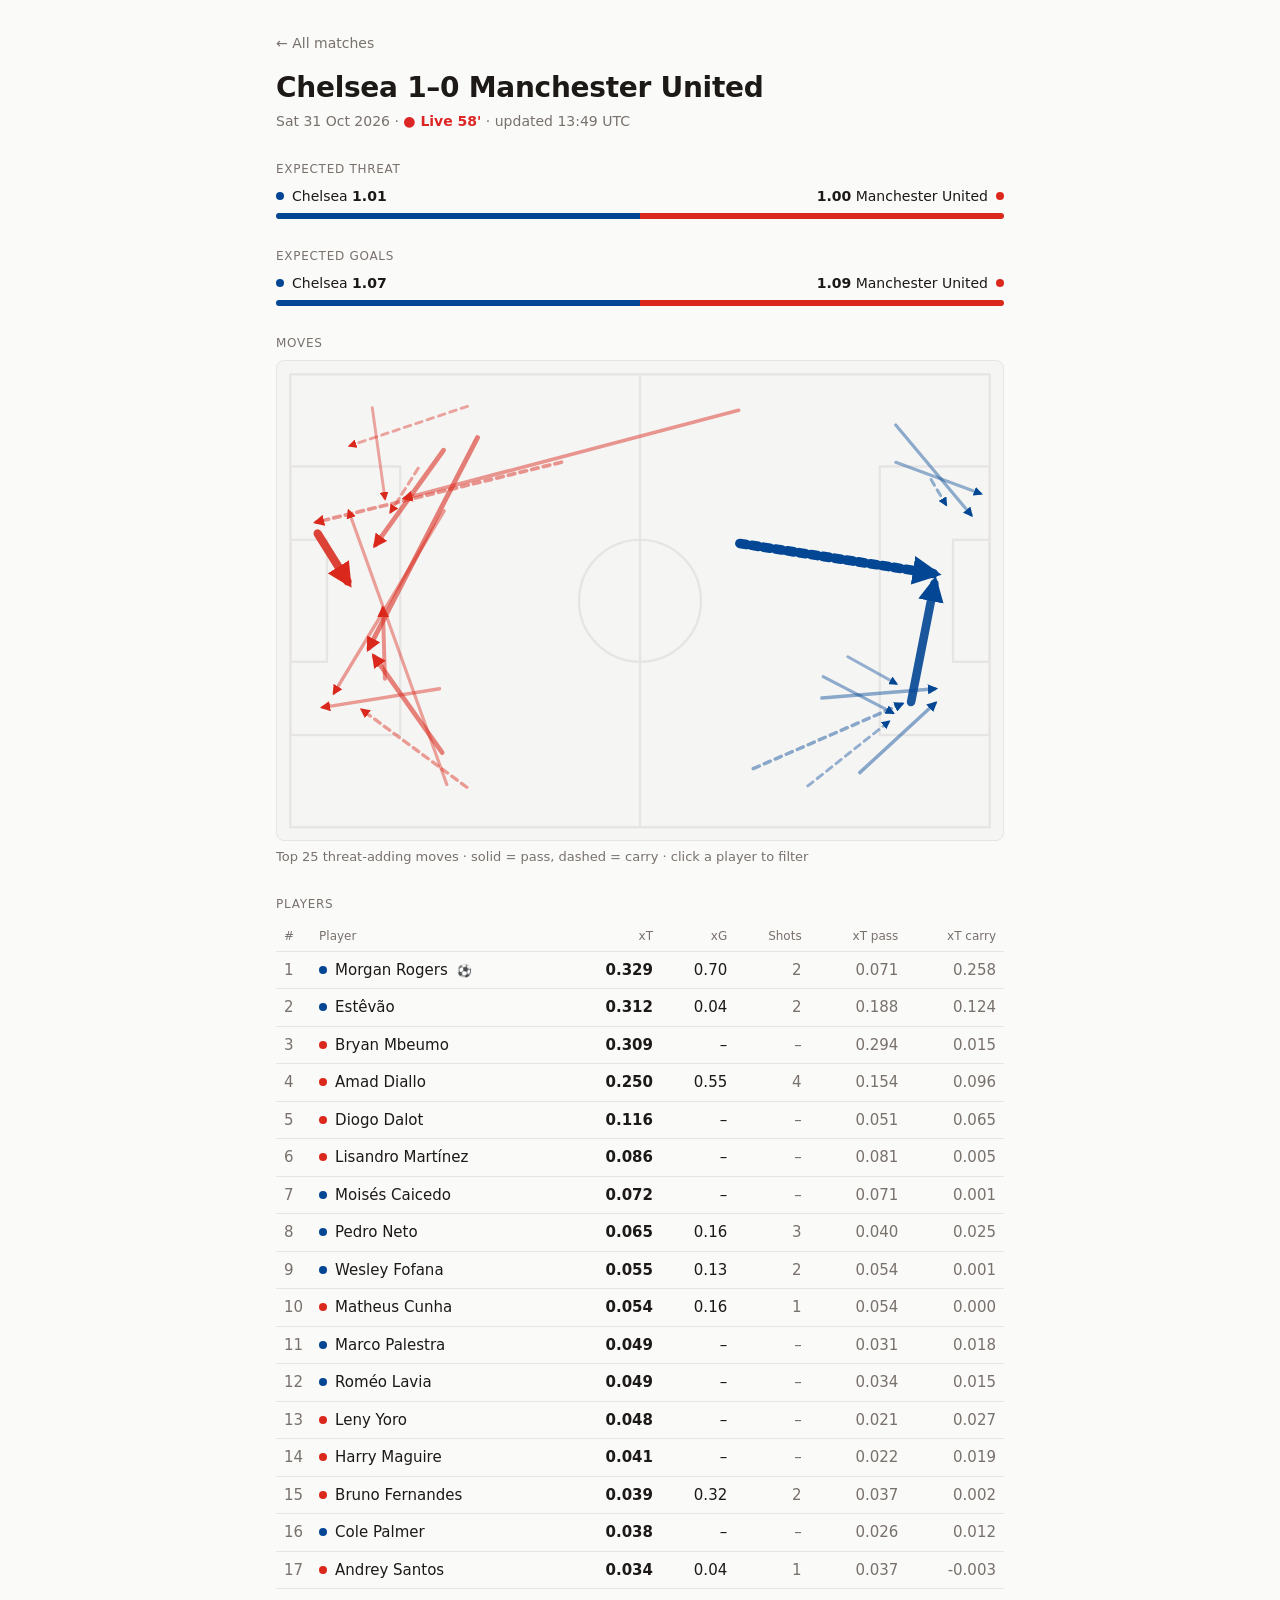
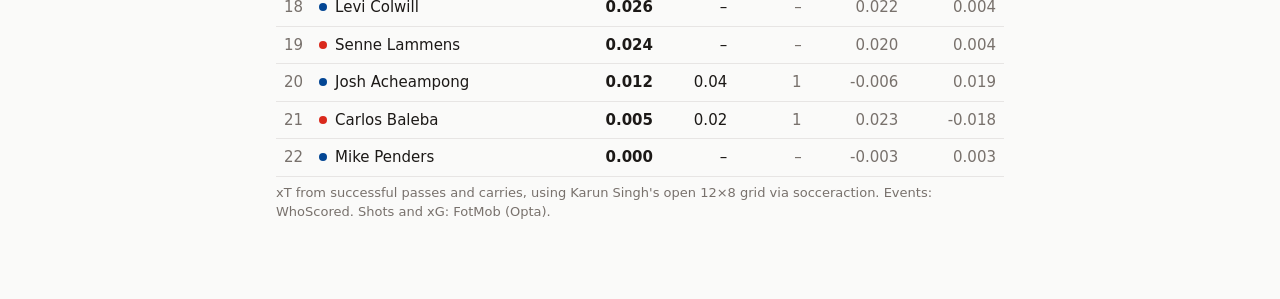
==== commit fef14462: "Add goals, shots and xG from FotMob Shots and Opta xG come from FotMob's match API and are joined to" ====
--- a/docs/matches/1983629.html
+++ b/docs/matches/1983629.html
@@ -6,11 +6,14 @@
 <link rel="manifest" href="../manifest.webmanifest"><link rel="apple-touch-icon" href="../icon-180.png">
 <link rel="icon" href="../icon-192.png"><title>Chelsea v Manchester United · xT</title><link rel="stylesheet" href="../style.css"></head>
 <body><main style="--home:light-dark(#034694,#356BA9);--away:light-dark(#DA291C,#DA291C)"><a class="back" href="../index.html">← All matches</a>
-<h1>Chelsea <span class="score">0–0</span> Manchester United</h1>
-<p class="meta">Sat 31 Oct 2026 · <span class="live">● Live HT</span> · updated 13:35 UTC</p>
+<h1>Chelsea <span class="score">1–0</span> Manchester United</h1>
+<p class="meta">Sat 31 Oct 2026 · <span class="live">● Live 58&#x27;</span> · updated 13:49 UTC</p>
 <div class="label">Expected threat</div>
-<div class="split"><span><span class="dot home"></span>Chelsea <b>0.37</b></span><span><b>0.96</b> Manchester United<span class="dot away" style="margin:0 0 0 8px"></span></span></div>
-<div class="bar"><span style="width:28%"></span><span style="width:72%"></span></div>
+<div class="split"><span><span class="dot home"></span>Chelsea <b>1.01</b></span><span><b>1.00</b> Manchester United<span class="dot away" style="margin:0 0 0 8px"></span></span></div>
+<div class="bar"><span style="width:50%"></span><span style="width:50%"></span></div>
+<div class="label">Expected goals</div>
+<div class="split"><span><span class="dot home"></span>Chelsea <b>1.07</b></span><span><b>1.09</b> Manchester United<span class="dot away" style="margin:0 0 0 8px"></span></span></div>
+<div class="bar"><span style="width:50%"></span><span style="width:50%"></span></div>
 <div class="label">Moves</div>
 <svg class="pitch" viewBox="-2 -2 109 72" role="img" aria-label="Pitch with xT moves">
 <defs><marker id="tip-home" viewBox="0 0 10 10" refX="7" refY="5" markerWidth="3" markerHeight="3" orient="auto-start-reverse"><path d="M0,0L10,5L0,10z" fill="var(--home)"/></marker><marker id="tip-away" viewBox="0 0 10 10" refX="7" refY="5" markerWidth="3" markerHeight="3" orient="auto-start-reverse"><path d="M0,0L10,5L0,10z" fill="var(--away)"/></marker></defs>
@@ -20,10 +23,10 @@
 <g id="arrows"></g></svg>
 <div class="hint" id="hint"></div>
 <div class="label">Players</div>
-<table><thead><tr><th>#</th><th>Player</th><th>xT</th><th class="hide-sm">Pass</th><th class="hide-sm">Carry</th><th>Moves</th></tr></thead>
-<tbody><tr data-player="Bryan Mbeumo"><td>1</td><td><span class="dot away"></span>Bryan Mbeumo</td><td><b>0.306</b></td><td class="hide-sm num-muted">0.294</td><td class="hide-sm num-muted">0.012</td><td class="num-muted">9</td></tr><tr data-player="Amad Diallo"><td>2</td><td><span class="dot away"></span>Amad Diallo</td><td><b>0.250</b></td><td class="hide-sm num-muted">0.154</td><td class="hide-sm num-muted">0.096</td><td class="num-muted">30</td></tr><tr data-player="Diogo Dalot"><td>3</td><td><span class="dot away"></span>Diogo Dalot</td><td><b>0.096</b></td><td class="hide-sm num-muted">0.044</td><td class="hide-sm num-muted">0.052</td><td class="num-muted">22</td></tr><tr data-player="Morgan Rogers"><td>4</td><td><span class="dot home"></span>Morgan Rogers</td><td><b>0.093</b></td><td class="hide-sm num-muted">0.071</td><td class="hide-sm num-muted">0.023</td><td class="num-muted">20</td></tr><tr data-player="Moisés Caicedo"><td>5</td><td><span class="dot home"></span>Moisés Caicedo</td><td><b>0.068</b></td><td class="hide-sm num-muted">0.069</td><td class="hide-sm num-muted">0.000</td><td class="num-muted">22</td></tr><tr data-player="Lisandro Martínez"><td>6</td><td><span class="dot away"></span>Lisandro Martínez</td><td><b>0.066</b></td><td class="hide-sm num-muted">0.065</td><td class="hide-sm num-muted">0.001</td><td class="num-muted">24</td></tr><tr data-player="Estêvão"><td>7</td><td><span class="dot home"></span>Estêvão</td><td><b>0.059</b></td><td class="hide-sm num-muted">-0.003</td><td class="hide-sm num-muted">0.062</td><td class="num-muted">26</td></tr><tr data-player="Matheus Cunha"><td>8</td><td><span class="dot away"></span>Matheus Cunha</td><td><b>0.056</b></td><td class="hide-sm num-muted">0.056</td><td class="hide-sm num-muted">0.000</td><td class="num-muted">29</td></tr><tr data-player="Bruno Fernandes"><td>9</td><td><span class="dot away"></span>Bruno Fernandes</td><td><b>0.046</b></td><td class="hide-sm num-muted">0.044</td><td class="hide-sm num-muted">0.002</td><td class="num-muted">26</td></tr><tr data-player="Marco Palestra"><td>10</td><td><span class="dot home"></span>Marco Palestra</td><td><b>0.042</b></td><td class="hide-sm num-muted">0.024</td><td class="hide-sm num-muted">0.018</td><td class="num-muted">15</td></tr><tr data-player="Leny Yoro"><td>11</td><td><span class="dot away"></span>Leny Yoro</td><td><b>0.040</b></td><td class="hide-sm num-muted">0.014</td><td class="hide-sm num-muted">0.027</td><td class="num-muted">15</td></tr><tr data-player="Harry Maguire"><td>12</td><td><span class="dot away"></span>Harry Maguire</td><td><b>0.037</b></td><td class="hide-sm num-muted">0.023</td><td class="hide-sm num-muted">0.014</td><td class="num-muted">20</td></tr><tr data-player="Andrey Santos"><td>13</td><td><span class="dot away"></span>Andrey Santos</td><td><b>0.031</b></td><td class="hide-sm num-muted">0.034</td><td class="hide-sm num-muted">-0.003</td><td class="num-muted">29</td></tr><tr data-player="Wesley Fofana"><td>14</td><td><span class="dot home"></span>Wesley Fofana</td><td><b>0.030</b></td><td class="hide-sm num-muted">0.030</td><td class="hide-sm num-muted">0.000</td><td class="num-muted">40</td></tr><tr data-player="Cole Palmer"><td>15</td><td><span class="dot home"></span>Cole Palmer</td><td><b>0.029</b></td><td class="hide-sm num-muted">0.025</td><td class="hide-sm num-muted">0.004</td><td class="num-muted">32</td></tr><tr data-player="Roméo Lavia"><td>16</td><td><span class="dot home"></span>Roméo Lavia</td><td><b>0.029</b></td><td class="hide-sm num-muted">0.025</td><td class="hide-sm num-muted">0.004</td><td class="num-muted">37</td></tr><tr data-player="Senne Lammens"><td>17</td><td><span class="dot away"></span>Senne Lammens</td><td><b>0.025</b></td><td class="hide-sm num-muted">0.022</td><td class="hide-sm num-muted">0.003</td><td class="num-muted">14</td></tr><tr data-player="Levi Colwill"><td>18</td><td><span class="dot home"></span>Levi Colwill</td><td><b>0.014</b></td><td class="hide-sm num-muted">0.013</td><td class="hide-sm num-muted">0.000</td><td class="num-muted">31</td></tr><tr data-player="Josh Acheampong"><td>19</td><td><span class="dot home"></span>Josh Acheampong</td><td><b>0.007</b></td><td class="hide-sm num-muted">-0.005</td><td class="hide-sm num-muted">0.012</td><td class="num-muted">29</td></tr><tr data-player="Carlos Baleba"><td>20</td><td><span class="dot away"></span>Carlos Baleba</td><td><b>0.003</b></td><td class="hide-sm num-muted">0.021</td><td class="hide-sm num-muted">-0.018</td><td class="num-muted">27</td></tr><tr data-player="Mike Penders"><td>21</td><td><span class="dot home"></span>Mike Penders</td><td><b>0.000</b></td><td class="hide-sm num-muted">-0.001</td><td class="hide-sm num-muted">0.001</td><td class="num-muted">9</td></tr><tr data-player="Pedro Neto"><td>22</td><td><span class="dot home"></span>Pedro Neto</td><td><b>-0.004</b></td><td class="hide-sm num-muted">-0.004</td><td class="hide-sm num-muted">0.000</td><td class="num-muted">4</td></tr></tbody></table>
-<p class="hint">xT from successful passes and carries, using Karun Singh's open 12×8 grid via socceraction. Event data: WhoScored.</p>
-<script type="application/json" id="data">[{"player": "Senne Lammens", "side": "away", "kind": "pass", "minute": 1, "xt": 0.0128, "x0": 29.1, "y0": 32.1, "x1": 76.4, "y1": 50.4}, {"player": "Diogo Dalot", "side": "away", "kind": "carry", "minute": 1, "xt": 0.0012, "x0": 40.8, "y0": 50.6, "x1": 47.2, "y1": 51.2}, {"player": "Bruno Fernandes", "side": "away", "kind": "pass", "minute": 1, "xt": 0.0026, "x0": 45.6, "y0": 44.1, "x1": 53.8, "y1": 47.7}, {"player": "Est\u00eav\u00e3o", "side": "home", "kind": "carry", "minute": 1, "xt": 0.0025, "x0": 57.2, "y0": 19.8, "x1": 64.2, "y1": 21.8}, {"player": "Matheus Cunha", "side": "away", "kind": "pass", "minute": 1, "xt": 0.0006, "x0": 45.6, "y0": 45.7, "x1": 44.1, "y1": 42.0}, {"player": "Matheus Cunha", "side": "away", "kind": "pass", "minute": 1, "xt": 0.0039, "x0": 51.2, "y0": 31.9, "x1": 61.5, "y1": 15.3}, {"player": "Amad Diallo", "side": "away", "kind": "pass", "minute": 1, "xt": 0.0161, "x0": 69.9, "y0": 9.0, "x1": 90.5, "y1": 5.8}, {"player": "Leny Yoro", "side": "away", "kind": "pass", "minute": 1, "xt": 0.0066, "x0": 64.5, "y0": 5.2, "x1": 70.1, "y1": 11.2}, {"player": "Leny Yoro", "side": "away", "kind": "pass", "minute": 1, "xt": 0.0027, "x0": 58.5, "y0": 5.2, "x1": 69.7, "y1": 2.4}, {"player": "Matheus Cunha", "side": "away", "kind": "carry", "minute": 1, "xt": 0.0038, "x0": 69.7, "y0": 2.4, "x1": 73.4, "y1": 3.4}, {"player": "Matheus Cunha", "side": "away", "kind": "pass", "minute": 1, "xt": 0.0028, "x0": 73.4, "y0": 3.4, "x1": 77.5, "y1": 10.3}, {"player": "Josh Acheampong", "side": "home", "kind": "pass", "minute": 1, "xt": 0.001, "x0": 24.2, "y0": 5.8, "x1": 22.5, "y1": 13.2}, {"player": "Carlos Baleba", "side": "away", "kind": "pass", "minute": 2, "xt": 0.0038, "x0": 65.6, "y0": 60.1, "x1": 77.1, "y1": 59.9}, {"player": "Josh Acheampong", "side": "home", "kind": "pass", "minute": 2, "xt": 0.002, "x0": 16.5, "y0": 8.4, "x1": 15.6, "y1": 20.5}, {"player": "Marco Palestra", "side": "home", "kind": "pass", "minute": 2, "xt": 0.0016, "x0": 24.2, "y0": 59.8, "x1": 24.4, "y1": 45.0}, {"player": "Mois\u00e9s Caicedo", "side": "home", "kind": "pass", "minute": 2, "xt": 0.0002, "x0": 24.4, "y0": 44.8, "x1": 23.1, "y1": 27.5}, {"player": "Wesley Fofana", "side": "home", "kind": "carry", "minute": 2, "xt": 0.002, "x0": 23.1, "y0": 27.5, "x1": 36.0, "y1": 12.6}, {"player": "Wesley Fofana", "side": "home", "kind": "pass", "minute": 2, "xt": 0.0026, "x0": 36.0, "y0": 12.6, "x1": 54.6, "y1": 5.6}, {"player": "Andrey Santos", "side": "away", "kind": "pass", "minute": 2, "xt": 0.0025, "x0": 61.4, "y0": 57.6, "x1": 74.0, "y1": 64.1}, {"player": "Bruno Fernandes", "side": "away", "kind": "pass", "minute": 2, "xt": 0.0028, "x0": 72.9, "y0": 63.2, "x1": 74.0, "y1": 57.4}, {"player": "Diogo Dalot", "side": "away", "kind": "carry", "minute": 2, "xt": 0.0101, "x0": 64.8, "y0": 63.2, "x1": 80.2, "y1": 63.5}, {"player": "Wesley Fofana", "side": "home", "kind": "pass", "minute": 2, "xt": 0.0019, "x0": 21.3, "y0": 14.3, "x1": 30.8, "y1": 36.4}, {"player": "Levi Colwill", "side": "home", "kind": "pass", "minute": 2, "xt": 0.0013, "x0": 22.4, "y0": 46.2, "x1": 26.5, "y1": 30.5}, {"player": "Cole Palmer", "side": "home", "kind": "pass", "minute": 2, "xt": 0.0007, "x0": 34.8, "y0": 16.2, "x1": 40.6, "y1": 2.0}, {"player": "Josh Acheampong", "side": "home", "kind": "pass", "minute": 3, "xt": 0.0009, "x0": 41.2, "y0": 2.0, "x1": 37.5, "y1": 9.0}, {"player": "Wesley Fofana", "side": "home", "kind": "carry", "minute": 3, "xt": 0.0005, "x0": 41.9, "y0": 15.4, "x1": 40.2, "y1": 19.0}, {"player": "Levi Colwill", "side": "home", "kind": "pass", "minute": 3, "xt": 0.0001, "x0": 37.3, "y0": 35.0, "x1": 39.3, "y1": 49.2}, {"player": "Mois\u00e9s Caicedo", "side": "home", "kind": "pass", "minute": 4, "xt": 0.0004, "x0": 25.8, "y0": 51.6, "x1": 29.4, "y1": 64.1}, {"player": "Mike Penders", "side": "home", "kind": "pass", "minute": 4, "xt": 0.0008, "x0": 7.7, "y0": 36.9, "x1": 20.6, "y1": 36.4}, {"player": "Mois\u00e9s Caicedo", "side": "home", "kind": "carry", "minute": 4, "xt": 0.0012, "x0": 20.6, "y0": 36.4, "x1": 28.8, "y1": 31.0}, {"player": "Wesley Fofana", "side": "home", "kind": "pass", "minute": 4, "xt": 0.002, "x0": 12.7, "y0": 16.5, "x1": 10.8, "y1": 35.4}, {"player": "Rom\u00e9o Lavia", "side": "home", "kind": "pass", "minute": 4, "xt": 0.0002, "x0": 21.1, "y0": 44.0, "x1": 24.3, "y1": 35.0}, {"player": "Levi Colwill", "side": "home", "kind": "carry", "minute": 4, "xt": 0.0012, "x0": 24.3, "y0": 35.0, "x1": 29.6, "y1": 33.2}, {"player": "Cole Palmer", "side": "home", "kind": "pass", "minute": 4, "xt": 0.0014, "x0": 34.8, "y0": 28.4, "x1": 36.5, "y1": 18.8}, {"player": "Harry Maguire", "side": "away", "kind": "pass", "minute": 5, "xt": 0.0016, "x0": 30.1, "y0": 23.9, "x1": 35.1, "y1": 24.5}, {"player": "Est\u00eav\u00e3o", "side": "home", "kind": "pass", "minute": 5, "xt": 0.0042, "x0": 69.1, "y0": 42.2, "x1": 72.6, "y1": 48.4}, {"player": "Morgan Rogers", "side": "home", "kind": "pass", "minute": 5, "xt": 0.0107, "x0": 76.2, "y0": 49.2, "x1": 95.0, "y1": 62.8}, {"player": "Morgan Rogers", "side": "home", "kind": "pass", "minute": 5, "xt": 0.0296, "x0": 90.9, "y0": 60.4, "x1": 102.2, "y1": 46.9}, {"player": "Mois\u00e9s Caicedo", "side": "home", "kind": "pass", "minute": 5, "xt": 0.0113, "x0": 72.0, "y0": 31.6, "x1": 79.5, "y1": 26.7}, {"player": "Cole Palmer", "side": "home", "kind": "pass", "minute": 5, "xt": 0.0003, "x0": 78.0, "y0": 25.6, "x1": 70.9, "y1": 21.2}, {"player": "Rom\u00e9o Lavia", "side": "home", "kind": "pass", "minute": 5, "xt": 0.0034, "x0": 71.0, "y0": 21.2, "x1": 82.7, "y1": 3.9}, {"player": "Cole Palmer", "side": "home", "kind": "pass", "minute": 5, "xt": 0.0029, "x0": 75.0, "y0": 8.0, "x1": 70.1, "y1": 17.1}, {"player": "Amad Diallo", "side": "away", "kind": "pass", "minute": 6, "xt": 0.001, "x0": 14.5, "y0": 3.1, "x1": 9.9, "y1": 16.9}, {"player": "Harry Maguire", "side": "away", "kind": "carry", "minute": 6, "xt": 0.0012, "x0": 9.9, "y0": 16.9, "x1": 21.9, "y1": 23.7}, {"player": "Diogo Dalot", "side": "away", "kind": "pass", "minute": 6, "xt": 0.0015, "x0": 29.4, "y0": 63.2, "x1": 37.8, "y1": 64.0}, {"player": "Bruno Fernandes", "side": "away", "kind": "pass", "minute": 6, "xt": 0.0009, "x0": 37.8, "y0": 64.0, "x1": 35.4, "y1": 59.1}, {"player": "Rom\u00e9o Lavia", "side": "home", "kind": "carry", "minute": 6, "xt": 0.0013, "x0": 69.4, "y0": 7.3, "x1": 69.0, "y1": 16.7}, {"player": "Carlos Baleba", "side": "away", "kind": "pass", "minute": 6, "xt": 0.0016, "x0": 31.6, "y0": 51.6, "x1": 35.6, "y1": 51.4}, {"player": "Bruno Fernandes", "side": "away", "kind": "carry", "minute": 6, "xt": 0.0005, "x0": 35.6, "y0": 51.3, "x1": 40.5, "y1": 49.0}, {"player": "Harry Maguire", "side": "away", "kind": "pass", "minute": 6, "xt": 0.0044, "x0": 45.5, "y0": 24.3, "x1": 62.2, "y1": 14.8}, {"player": "Matheus Cunha", "side": "away", "kind": "pass", "minute": 7, "xt": 0.0089, "x0": 67.0, "y0": 14.6, "x1": 82.0, "y1": 3.1}, {"player": "Amad Diallo", "side": "away", "kind": "carry", "minute": 7, "xt": 0.002, "x0": 82.0, "y0": 3.1, "x1": 82.0, "y1": 11.4}, {"player": "Amad Diallo", "side": "away", "kind": "pass", "minute": 7, "xt": 0.0785, "x0": 82.0, "y0": 11.4, "x1": 92.2, "y1": 25.6}, {"player": "Mike Penders", "side": "home", "kind": "pass", "minute": 7, "xt": 0.0018, "x0": 12.7, "y0": 36.2, "x1": 37.4, "y1": 36.6}, {"player": "Morgan Rogers", "side": "home", "kind": "carry", "minute": 7, "xt": 0.0022, "x0": 37.4, "y0": 36.6, "x1": 49.2, "y1": 36.7}, {"player": "Josh Acheampong", "side": "home", "kind": "pass", "minute": 7, "xt": 0.0002, "x0": 45.9, "y0": 7.8, "x1": 35.9, "y1": 21.1}, {"player": "Wesley Fofana", "side": "home", "kind": "pass", "minute": 7, "xt": 0.0022, "x0": 39.2, "y0": 29.2, "x1": 50.3, "y1": 31.6}, {"player": "Senne Lammens", "side": "away", "kind": "pass", "minute": 8, "xt": 0.0004, "x0": 13.4, "y0": 33.9, "x1": 41.7, "y1": 62.8}, {"player": "Andrey Santos", "side": "away", "kind": "carry", "minute": 8, "xt": 0.0009, "x0": 43.7, "y0": 60.5, "x1": 38.8, "y1": 58.8}, {"player": "Andrey Santos", "side": "away", "kind": "pass", "minute": 8, "xt": 0.0003, "x0": 38.8, "y0": 58.8, "x1": 47.4, "y1": 61.2}, {"player": "Diogo Dalot", "side": "away", "kind": "pass", "minute": 8, "xt": 0.0012, "x0": 39.3, "y0": 64.3, "x1": 44.7, "y1": 65.7}, {"player": "Marco Palestra", "side": "home", "kind": "carry", "minute": 8, "xt": 0.0022, "x0": 42.0, "y0": 45.4, "x1": 46.9, "y1": 31.6}, {"player": "Marco Palestra", "side": "home", "kind": "pass", "minute": 8, "xt": 0.002, "x0": 46.9, "y0": 31.6, "x1": 53.8, "y1": 17.2}, {"player": "Cole Palmer", "side": "home", "kind": "carry", "minute": 8, "xt": 0.0117, "x0": 53.8, "y0": 17.2, "x1": 80.1, "y1": 17.8}, {"player": "Senne Lammens", "side": "away", "kind": "pass", "minute": 9, "xt": 0.0014, "x0": 4.3, "y0": 31.9, "x1": 17.0, "y1": 30.5}, {"player": "Lisandro Mart\u00ednez", "side": "away", "kind": "pass", "minute": 9, "xt": 0.0042, "x0": 24.9, "y0": 60.2, "x1": 41.9, "y1": 50.7}, {"player": "Matheus Cunha", "side": "away", "kind": "carry", "minute": 9, "xt": 0.0036, "x0": 46.0, "y0": 60.5, "x1": 56.4, "y1": 58.5}, {"player": "Matheus Cunha", "side": "away", "kind": "pass", "minute": 9, "xt": 0.0051, "x0": 56.4, "y0": 58.5, "x1": 78.5, "y1": 62.0}, {"player": "Diogo Dalot", "side": "away", "kind": "carry", "minute": 9, "xt": 0.0337, "x0": 78.5, "y0": 62.0, "x1": 94.2, "y1": 50.4}, {"player": "Matheus Cunha", "side": "away", "kind": "pass", "minute": 9, "xt": 0.0531, "x0": 90.8, "y0": 45.7, "x1": 91.1, "y1": 35.2}, {"player": "Harry Maguire", "side": "away", "kind": "carry", "minute": 10, "xt": 0.0063, "x0": 71.8, "y0": 5.2, "x1": 78.9, "y1": 6.0}, {"player": "Rom\u00e9o Lavia", "side": "home", "kind": "carry", "minute": 10, "xt": 0.0004, "x0": 25.5, "y0": 53.5, "x1": 13.2, "y1": 43.8}, {"player": "Rom\u00e9o Lavia", "side": "home", "kind": "pass", "minute": 10, "xt": 0.0002, "x0": 13.2, "y0": 43.8, "x1": 21.2, "y1": 18.0}, {"player": "Josh Acheampong", "side": "home", "kind": "carry", "minute": 10, "xt": 0.0012, "x0": 21.2, "y0": 18.0, "x1": 37.1, "y1": 6.3}, {"player": "Josh Acheampong", "side": "home", "kind": "pass", "minute": 10, "xt": 0.0012, "x0": 37.1, "y0": 6.3, "x1": 44.6, "y1": 1.6}, {"player": "Wesley Fofana", "side": "home", "kind": "carry", "minute": 10, "xt": 0.0006, "x0": 21.0, "y0": 15.8, "x1": 25.4, "y1": 21.0}, {"player": "Wesley Fofana", "side": "home", "kind": "pass", "minute": 10, "xt": 0.0002, "x0": 25.4, "y0": 21.0, "x1": 26.1, "y1": 38.2}, {"player": "Levi Colwill", "side": "home", "kind": "carry", "minute": 10, "xt": 0.0012, "x0": 26.1, "y0": 38.2, "x1": 28.6, "y1": 27.6}, {"player": "Wesley Fofana", "side": "home", "kind": "carry", "minute": 10, "xt": 0.0017, "x0": 26.1, "y0": 16.5, "x1": 27.2, "y1": 20.7}, {"player": "Wesley Fofana", "side": "home", "kind": "pass", "minute": 10, "xt": 0.0002, "x0": 27.2, "y0": 20.7, "x1": 26.6, "y1": 39.6}, {"player": "Harry Maguire", "side": "away", "kind": "pass", "minute": 11, "xt": 0.0053, "x0": 40.4, "y0": 10.4, "x1": 66.4, "y1": 3.4}, {"player": "Marco Palestra", "side": "home", "kind": "carry", "minute": 11, "xt": 0.0008, "x0": 31.8, "y0": 63.5, "x1": 31.6, "y1": 59.0}, {"player": "Marco Palestra", "side": "home", "kind": "pass", "minute": 11, "xt": 0.0007, "x0": 31.6, "y0": 59.0, "x1": 32.2, "y1": 30.7}, {"player": "Wesley Fofana", "side": "home", "kind": "pass", "minute": 11, "xt": 0.0002, "x0": 34.8, "y0": 21.2, "x1": 42.4, "y1": 7.0}, {"player": "Josh Acheampong", "side": "home", "kind": "pass", "minute": 11, "xt": 0.0035, "x0": 42.7, "y0": 6.6, "x1": 55.4, "y1": 0.8}, {"player": "Wesley Fofana", "side": "home", "kind": "carry", "minute": 11, "xt": 0.0005, "x0": 41.8, "y0": 14.6, "x1": 40.5, "y1": 18.0}, {"player": "Levi Colwill", "side": "home", "kind": "carry", "minute": 11, "xt": 0.0001, "x0": 39.2, "y0": 40.3, "x1": 42.7, "y1": 43.0}, {"player": "Wesley Fofana", "side": "home", "kind": "pass", "minute": 11, "xt": 0.0022, "x0": 39.4, "y0": 30.4, "x1": 46.0, "y1": 33.0}, {"player": "Rom\u00e9o Lavia", "side": "home", "kind": "pass", "minute": 11, "xt": 0.0026, "x0": 45.8, "y0": 32.8, "x1": 64.7, "y1": 0.7}, {"player": "Est\u00eav\u00e3o", "side": "home", "kind": "carry", "minute": 11, "xt": 0.0121, "x0": 64.7, "y0": 0.7, "x1": 82.5, "y1": 10.5}, {"player": "Amad Diallo", "side": "away", "kind": "carry", "minute": 12, "xt": 0.005, "x0": 48.6, "y0": 4.4, "x1": 63.2, "y1": 3.4}, {"player": "Carlos Baleba", "side": "away", "kind": "pass", "minute": 12, "xt": 0.0018, "x0": 57.2, "y0": 30.7, "x1": 67.1, "y1": 57.3}, {"player": "Andrey Santos", "side": "away", "kind": "pass", "minute": 12, "xt": 0.002, "x0": 48.0, "y0": 37.1, "x1": 57.8, "y1": 31.1}, {"player": "Andrey Santos", "side": "away", "kind": "pass", "minute": 12, "xt": 0.0031, "x0": 56.6, "y0": 32.3, "x1": 65.8, "y1": 26.0}, {"player": "Morgan Rogers", "side": "home", "kind": "carry", "minute": 12, "xt": 0.0022, "x0": 37.8, "y0": 39.2, "x1": 48.8, "y1": 39.4}, {"player": "Levi Colwill", "side": "home", "kind": "pass", "minute": 12, "xt": 0.0006, "x0": 55.5, "y0": 27.9, "x1": 68.8, "y1": 3.9}, {"player": "Cole Palmer", "side": "home", "kind": "pass", "minute": 13, "xt": 0.0101, "x0": 69.9, "y0": 3.3, "x1": 79.6, "y1": 1.3}, {"player": "Wesley Fofana", "side": "home", "kind": "pass", "minute": 13, "xt": 0.0013, "x0": 61.0, "y0": 13.8, "x1": 66.7, "y1": 4.7}, {"player": "Cole Palmer", "side": "home", "kind": "pass", "minute": 13, "xt": 0.0101, "x0": 66.7, "y0": 4.7, "x1": 78.9, "y1": 1.6}, {"player": "Lisandro Mart\u00ednez", "side": "away", "kind": "pass", "minute": 13, "xt": 0.0013, "x0": 21.7, "y0": 44.9, "x1": 31.6, "y1": 40.7}, {"player": "Diogo Dalot", "side": "away", "kind": "pass", "minute": 13, "xt": 0.0036, "x0": 49.8, "y0": 60.7, "x1": 56.5, "y1": 54.7}, {"player": "Leny Yoro", "side": "away", "kind": "pass", "minute": 14, "xt": 0.0004, "x0": 47.7, "y0": 18.2, "x1": 58.3, "y1": 3.4}, {"player": "Amad Diallo", "side": "away", "kind": "pass", "minute": 14, "xt": 0.0065, "x0": 58.3, "y0": 3.4, "x1": 78.4, "y1": 4.8}, {"player": "Leny Yoro", "side": "away", "kind": "carry", "minute": 14, "xt": 0.0194, "x0": 78.4, "y0": 4.8, "x1": 96.0, "y1": 10.7}, {"player": "Rom\u00e9o Lavia", "side": "home", "kind": "carry", "minute": 15, "xt": 0.0013, "x0": 34.5, "y0": 32.7, "x1": 36.2, "y1": 35.4}, {"player": "Rom\u00e9o Lavia", "side": "home", "kind": "pass", "minute": 15, "xt": 0.0035, "x0": 36.2, "y0": 35.4, "x1": 60.8, "y1": 54.4}, {"player": "Est\u00eav\u00e3o", "side": "home", "kind": "carry", "minute": 15, "xt": 0.0124, "x0": 60.8, "y0": 54.4, "x1": 79.4, "y1": 42.6}, {"player": "Morgan Rogers", "side": "home", "kind": "pass", "minute": 15, "xt": 0.0264, "x0": 80.0, "y0": 22.6, "x1": 90.4, "y1": 17.2}, {"player": "Josh Acheampong", "side": "home", "kind": "carry", "minute": 16, "xt": 0.0013, "x0": 23.7, "y0": 1.4, "x1": 32.5, "y1": 3.0}, {"player": "Lisandro Mart\u00ednez", "side": "away", "kind": "carry", "minute": 16, "xt": 0.0023, "x0": 46.1, "y0": 61.4, "x1": 56.0, "y1": 65.4}, {"player": "Lisandro Mart\u00ednez", "side": "away", "kind": "pass", "minute": 16, "xt": 0.0065, "x0": 56.0, "y0": 65.4, "x1": 74.2, "y1": 65.4}, {"player": "Andrey Santos", "side": "away", "kind": "pass", "minute": 16, "xt": 0.0032, "x0": 59.3, "y0": 55.8, "x1": 63.4, "y1": 45.2}, {"player": "Carlos Baleba", "side": "away", "kind": "carry", "minute": 16, "xt": 0.0006, "x0": 63.5, "y0": 42.6, "x1": 62.5, "y1": 33.8}, {"player": "Carlos Baleba", "side": "away", "kind": "pass", "minute": 16, "xt": 0.0013, "x0": 62.5, "y0": 33.8, "x1": 70.6, "y1": 5.8}, {"player": "Harry Maguire", "side": "away", "kind": "pass", "minute": 16, "xt": 0.0048, "x0": 63.0, "y0": 19.0, "x1": 70.1, "y1": 20.3}, {"player": "Morgan Rogers", "side": "home", "kind": "carry", "minute": 16, "xt": 0.01, "x0": 48.4, "y0": 52.4, "x1": 76.6, "y1": 41.5}, {"player": "Diogo Dalot", "side": "away", "kind": "pass", "minute": 17, "xt": 0.001, "x0": 28.0, "y0": 45.3, "x1": 40.1, "y1": 52.7}, {"player": "Est\u00eav\u00e3o", "side": "home", "kind": "carry", "minute": 17, "xt": 0.0101, "x0": 66.5, "y0": 7.2, "x1": 83.1, "y1": 1.7}, {"player": "Est\u00eav\u00e3o", "side": "home", "kind": "carry", "minute": 17, "xt": 0.0073, "x0": 83.1, "y0": 1.7, "x1": 90.0, "y1": 5.4}, {"player": "Rom\u00e9o Lavia", "side": "home", "kind": "pass", "minute": 17, "xt": 0.0013, "x0": 67.9, "y0": 16.9, "x1": 69.6, "y1": 31.0}, {"player": "Mois\u00e9s Caicedo", "side": "home", "kind": "pass", "minute": 17, "xt": 0.0076, "x0": 69.8, "y0": 31.1, "x1": 83.9, "y1": 61.3}, {"player": "Marco Palestra", "side": "home", "kind": "carry", "minute": 17, "xt": 0.0131, "x0": 83.9, "y0": 61.3, "x1": 90.9, "y1": 54.8}, {"player": "Marco Palestra", "side": "home", "kind": "pass", "minute": 17, "xt": 0.0238, "x0": 90.9, "y0": 54.8, "x1": 103.6, "y1": 50.1}, {"player": "Morgan Rogers", "side": "home", "kind": "carry", "minute": 17, "xt": 0.0238, "x0": 96.2, "y0": 52.2, "x1": 98.4, "y1": 48.5}, {"player": "Pedro Neto", "side": "home", "kind": "pass", "minute": 18, "xt": 0.0094, "x0": 79.6, "y0": 47.6, "x1": 98.2, "y1": 3.4}, {"player": "Amad Diallo", "side": "away", "kind": "pass", "minute": 19, "xt": 0.0036, "x0": 30.8, "y0": 19.4, "x1": 60.7, "y1": 6.5}, {"player": "Bryan Mbeumo", "side": "away", "kind": "carry", "minute": 19, "xt": 0.0093, "x0": 60.7, "y0": 6.5, "x1": 76.9, "y1": 9.5}, {"player": "Bryan Mbeumo", "side": "away", "kind": "pass", "minute": 19, "xt": 0.084, "x0": 76.9, "y0": 9.5, "x1": 93.2, "y1": 41.1}, {"player": "Lisandro Mart\u00ednez", "side": "away", "kind": "pass", "minute": 20, "xt": 0.0049, "x0": 45.9, "y0": 53.4, "x1": 63.7, "y1": 57.4}, {"player": "Rom\u00e9o Lavia", "side": "home", "kind": "pass", "minute": 20, "xt": 0.002, "x0": 31.9, "y0": 15.2, "x1": 39.4, "y1": 28.4}, {"player": "Morgan Rogers", "side": "home", "kind": "pass", "minute": 20, "xt": 0.0151, "x0": 65.6, "y0": 40.8, "x1": 80.0, "y1": 38.4}, {"player": "Senne Lammens", "side": "away", "kind": "pass", "minute": 20, "xt": 0.0066, "x0": 11.5, "y0": 30.9, "x1": 67.3, "y1": 62.4}, {"player": "Andrey Santos", "side": "away", "kind": "pass", "minute": 20, "xt": 0.0048, "x0": 69.9, "y0": 50.8, "x1": 73.9, "y1": 44.5}, {"player": "Carlos Baleba", "side": "away", "kind": "pass", "minute": 20, "xt": 0.0039, "x0": 67.9, "y0": 39.9, "x1": 74.7, "y1": 31.8}, {"player": "Bryan Mbeumo", "side": "away", "kind": "pass", "minute": 20, "xt": 0.0057, "x0": 77.6, "y0": 30.5, "x1": 85.8, "y1": 14.1}, {"player": "Amad Diallo", "side": "away", "kind": "carry", "minute": 20, "xt": 0.0254, "x0": 85.8, "y0": 14.1, "x1": 89.9, "y1": 20.6}, {"player": "Rom\u00e9o Lavia", "side": "home", "kind": "carry", "minute": 20, "xt": 0.001, "x0": 12.5, "y0": 44.8, "x1": 15.1, "y1": 40.4}, {"player": "Rom\u00e9o Lavia", "side": "home", "kind": "pass", "minute": 21, "xt": 0.0006, "x0": 25.1, "y0": 22.2, "x1": 28.4, "y1": 11.2}, {"player": "Cole Palmer", "side": "home", "kind": "pass", "minute": 21, "xt": 0.0014, "x0": 25.5, "y0": 15.8, "x1": 8.9, "y1": 27.4}, {"player": "Andrey Santos", "side": "away", "kind": "pass", "minute": 21, "xt": 0.003, "x0": 49.2, "y0": 58.3, "x1": 54.9, "y1": 46.8}, {"player": "Carlos Baleba", "side": "away", "kind": "carry", "minute": 21, "xt": 0.0, "x0": 54.9, "y0": 46.8, "x1": 56.4, "y1": 36.1}, {"player": "Leny Yoro", "side": "away", "kind": "carry", "minute": 21, "xt": 0.0026, "x0": 49.8, "y0": 18.2, "x1": 57.3, "y1": 19.8}, {"player": "Levi Colwill", "side": "home", "kind": "pass", "minute": 21, "xt": 0.0017, "x0": 22.2, "y0": 56.4, "x1": 29.3, "y1": 45.6}, {"player": "Mois\u00e9s Caicedo", "side": "home", "kind": "pass", "minute": 21, "xt": 0.0002, "x0": 29.2, "y0": 45.6, "x1": 33.0, "y1": 28.6}, {"player": "Rom\u00e9o Lavia", "side": "home", "kind": "pass", "minute": 21, "xt": 0.0012, "x0": 34.3, "y0": 26.4, "x1": 48.9, "y1": 6.3}, {"player": "Josh Acheampong", "side": "home", "kind": "carry", "minute": 22, "xt": 0.005, "x0": 48.9, "y0": 6.3, "x1": 65.2, "y1": 6.5}, {"player": "Josh Acheampong", "side": "home", "kind": "pass", "minute": 22, "xt": 0.0038, "x0": 65.2, "y0": 6.5, "x1": 71.9, "y1": 2.0}, {"player": "Est\u00eav\u00e3o", "side": "home", "kind": "carry", "minute": 22, "xt": 0.0063, "x0": 71.9, "y0": 2.0, "x1": 79.0, "y1": 4.9}, {"player": "Cole Palmer", "side": "home", "kind": "pass", "minute": 22, "xt": 0.0035, "x0": 73.1, "y0": 12.2, "x1": 82.8, "y1": 8.2}, {"player": "Est\u00eav\u00e3o", "side": "home", "kind": "pass", "minute": 22, "xt": 0.0369, "x0": 85.5, "y0": 8.2, "x1": 96.8, "y1": 18.6}, {"player": "Senne Lammens", "side": "away", "kind": "carry", "minute": 22, "xt": 0.0014, "x0": 2.2, "y0": 34.4, "x1": 9.6, "y1": 35.6}, {"player": "Lisandro Mart\u00ednez", "side": "away", "kind": "pass", "minute": 23, "xt": 0.0002, "x0": 25.3, "y0": 45.6, "x1": 23.2, "y1": 39.4}, {"player": "Harry Maguire", "side": "away", "kind": "carry", "minute": 23, "xt": 0.002, "x0": 23.7, "y0": 25.6, "x1": 41.2, "y1": 12.4}, {"player": "Harry Maguire", "side": "away", "kind": "carry", "minute": 23, "xt": 0.0035, "x0": 41.6, "y0": 8.2, "x1": 60.1, "y1": 3.0}, {"player": "Harry Maguire", "side": "away", "kind": "pass", "minute": 23, "xt": 0.0027, "x0": 60.1, "y0": 3.0, "x1": 68.5, "y1": 1.8}, {"player": "Levi Colwill", "side": "home", "kind": "carry", "minute": 23, "xt": 0.0019, "x0": 25.5, "y0": 56.2, "x1": 29.4, "y1": 39.4}, {"player": "Levi Colwill", "side": "home", "kind": "pass", "minute": 23, "xt": 0.0013, "x0": 29.4, "y0": 39.4, "x1": 35.8, "y1": 35.8}, {"player": "Levi Colwill", "side": "home", "kind": "pass", "minute": 23, "xt": 0.0009, "x0": 24.6, "y0": 35.6, "x1": 27.4, "y1": 19.4}, {"player": "Harry Maguire", "side": "away", "kind": "pass", "minute": 23, "xt": 0.002, "x0": 45.9, "y0": 35.9, "x1": 57.8, "y1": 39.8}, {"player": "Andrey Santos", "side": "away", "kind": "pass", "minute": 23, "xt": 0.0031, "x0": 57.8, "y0": 39.8, "x1": 66.0, "y1": 34.0}, {"player": "Bryan Mbeumo", "side": "away", "kind": "carry", "minute": 23, "xt": 0.0039, "x0": 66.0, "y0": 34.0, "x1": 78.3, "y1": 36.1}, {"player": "Bryan Mbeumo", "side": "away", "kind": "pass", "minute": 23, "xt": 0.0113, "x0": 78.3, "y0": 36.1, "x1": 85.2, "y1": 39.4}, {"player": "Bruno Fernandes", "side": "away", "kind": "pass", "minute": 24, "xt": 0.0021, "x0": 60.3, "y0": 60.1, "x1": 59.6, "y1": 47.8}, {"player": "Carlos Baleba", "side": "away", "kind": "pass", "minute": 24, "xt": 0.0127, "x0": 60.4, "y0": 49.0, "x1": 83.7, "y1": 58.9}, {"player": "Leny Yoro", "side": "away", "kind": "pass", "minute": 25, "xt": 0.0008, "x0": 29.2, "y0": 30.5, "x1": 41.4, "y1": 8.7}, {"player": "Amad Diallo", "side": "away", "kind": "pass", "minute": 25, "xt": 0.0026, "x0": 40.8, "y0": 11.0, "x1": 56.5, "y1": 4.4}, {"player": "Levi Colwill", "side": "home", "kind": "carry", "minute": 25, "xt": 0.0002, "x0": 28.1, "y0": 47.0, "x1": 27.7, "y1": 39.4}, {"player": "Amad Diallo", "side": "away", "kind": "carry", "minute": 25, "xt": 0.0045, "x0": 75.2, "y0": 56.7, "x1": 82.6, "y1": 47.2}, {"player": "Amad Diallo", "side": "away", "kind": "pass", "minute": 25, "xt": 0.0359, "x0": 82.6, "y0": 47.2, "x1": 100.1, "y1": 50.0}, {"player": "Lisandro Mart\u00ednez", "side": "away", "kind": "pass", "minute": 26, "xt": 0.0002, "x0": 34.4, "y0": 9.0, "x1": 14.6, "y1": 31.5}, {"player": "Lisandro Mart\u00ednez", "side": "away", "kind": "pass", "minute": 26, "xt": 0.0073, "x0": 15.3, "y0": 11.0, "x1": 58.9, "y1": 15.9}, {"player": "Andrey Santos", "side": "away", "kind": "pass", "minute": 26, "xt": 0.002, "x0": 48.7, "y0": 35.5, "x1": 56.6, "y1": 49.6}, {"player": "Lisandro Mart\u00ednez", "side": "away", "kind": "pass", "minute": 26, "xt": 0.0025, "x0": 56.6, "y0": 49.6, "x1": 65.6, "y1": 48.0}, {"player": "Matheus Cunha", "side": "away", "kind": "pass", "minute": 26, "xt": 0.0019, "x0": 67.1, "y0": 50.4, "x1": 77.1, "y1": 65.0}, {"player": "Diogo Dalot", "side": "away", "kind": "carry", "minute": 26, "xt": 0.0063, "x0": 77.1, "y0": 65.0, "x1": 81.1, "y1": 63.0}, {"player": "Wesley Fofana", "side": "home", "kind": "pass", "minute": 27, "xt": 0.0123, "x0": 7.2, "y0": 2.6, "x1": 66.6, "y1": 9.0}, {"player": "Senne Lammens", "side": "away", "kind": "pass", "minute": 28, "xt": 0.0004, "x0": 7.7, "y0": 28.9, "x1": 13.3, "y1": 49.0}, {"player": "Lisandro Mart\u00ednez", "side": "away", "kind": "carry", "minute": 28, "xt": 0.0029, "x0": 13.3, "y0": 49.0, "x1": 37.4, "y1": 50.7}, {"player": "Marco Palestra", "side": "home", "kind": "carry", "minute": 29, "xt": 0.0014, "x0": 6.3, "y0": 63.0, "x1": 10.7, "y1": 65.6}, {"player": "Marco Palestra", "side": "home", "kind": "pass", "minute": 29, "xt": 0.002, "x0": 10.7, "y0": 65.6, "x1": 31.1, "y1": 62.2}, {"player": "Morgan Rogers", "side": "home", "kind": "pass", "minute": 29, "xt": 0.0008, "x0": 31.0, "y0": 60.9, "x1": 30.3, "y1": 53.5}, {"player": "Mois\u00e9s Caicedo", "side": "home", "kind": "pass", "minute": 29, "xt": 0.0021, "x0": 32.2, "y0": 51.8, "x1": 38.5, "y1": 17.2}, {"player": "Josh Acheampong", "side": "home", "kind": "carry", "minute": 29, "xt": 0.006, "x0": 38.5, "y0": 17.2, "x1": 68.6, "y1": 10.3}, {"player": "Diogo Dalot", "side": "away", "kind": "pass", "minute": 29, "xt": 0.0016, "x0": 28.6, "y0": 57.7, "x1": 35.6, "y1": 52.6}, {"player": "Lisandro Mart\u00ednez", "side": "away", "kind": "pass", "minute": 29, "xt": 0.0024, "x0": 25.8, "y0": 60.9, "x1": 11.2, "y1": 41.2}, {"player": "Levi Colwill", "side": "home", "kind": "pass", "minute": 29, "xt": 0.007, "x0": 55.9, "y0": 36.8, "x1": 70.9, "y1": 35.4}, {"player": "Andrey Santos", "side": "away", "kind": "pass", "minute": 30, "xt": 0.0026, "x0": 37.4, "y0": 16.3, "x1": 59.0, "y1": 3.6}, {"player": "Amad Diallo", "side": "away", "kind": "carry", "minute": 30, "xt": 0.0094, "x0": 59.0, "y0": 3.6, "x1": 74.0, "y1": 19.0}, {"player": "Lisandro Mart\u00ednez", "side": "away", "kind": "pass", "minute": 30, "xt": 0.0031, "x0": 54.7, "y0": 49.2, "x1": 61.4, "y1": 34.0}, {"player": "Andrey Santos", "side": "away", "kind": "pass", "minute": 30, "xt": 0.004, "x0": 61.9, "y0": 27.7, "x1": 76.4, "y1": 14.7}, {"player": "Bruno Fernandes", "side": "away", "kind": "pass", "minute": 30, "xt": 0.0035, "x0": 76.4, "y0": 14.7, "x1": 83.9, "y1": 6.1}, {"player": "Amad Diallo", "side": "away", "kind": "pass", "minute": 30, "xt": 0.0073, "x0": 83.2, "y0": 5.2, "x1": 90.7, "y1": 2.3}, {"player": "Bryan Mbeumo", "side": "away", "kind": "pass", "minute": 30, "xt": 0.193, "x0": 100.9, "y0": 23.9, "x1": 96.4, "y1": 31.1}, {"player": "Lisandro Mart\u00ednez", "side": "away", "kind": "pass", "minute": 31, "xt": 0.0273, "x0": 81.5, "y0": 61.6, "x1": 96.2, "y1": 20.6}, {"player": "Est\u00eav\u00e3o", "side": "home", "kind": "pass", "minute": 31, "xt": 0.0011, "x0": 24.7, "y0": 48.0, "x1": 32.5, "y1": 48.2}, {"player": "Bruno Fernandes", "side": "away", "kind": "carry", "minute": 31, "xt": 0.0004, "x0": 49.9, "y0": 15.9, "x1": 48.4, "y1": 18.8}, {"player": "Mike Penders", "side": "home", "kind": "pass", "minute": 31, "xt": 0.0024, "x0": 13.5, "y0": 25.4, "x1": 40.5, "y1": 10.8}, {"player": "Cole Palmer", "side": "home", "kind": "carry", "minute": 31, "xt": 0.0053, "x0": 40.5, "y0": 10.8, "x1": 63.4, "y1": 5.8}, {"player": "Cole Palmer", "side": "home", "kind": "pass", "minute": 31, "xt": 0.0038, "x0": 63.4, "y0": 5.8, "x1": 70.9, "y1": 1.1}, {"player": "Est\u00eav\u00e3o", "side": "home", "kind": "carry", "minute": 31, "xt": 0.0063, "x0": 70.9, "y0": 1.1, "x1": 82.6, "y1": 4.1}, {"player": "Cole Palmer", "side": "home", "kind": "pass", "minute": 31, "xt": 0.0063, "x0": 76.4, "y0": 7.8, "x1": 83.4, "y1": 2.4}, {"player": "Est\u00eav\u00e3o", "side": "home", "kind": "carry", "minute": 31, "xt": 0.0073, "x0": 83.4, "y0": 2.4, "x1": 90.6, "y1": 7.7}, {"player": "Rom\u00e9o Lavia", "side": "home", "kind": "pass", "minute": 32, "xt": 0.0006, "x0": 68.6, "y0": 20.1, "x1": 65.1, "y1": 35.8}, {"player": "Levi Colwill", "side": "home", "kind": "pass", "minute": 32, "xt": 0.0076, "x0": 64.3, "y0": 38.4, "x1": 79.9, "y1": 62.6}, {"player": "Leny Yoro", "side": "away", "kind": "pass", "minute": 32, "xt": 0.0014, "x0": 3.7, "y0": 9.4, "x1": 7.3, "y1": 18.4}, {"player": "Wesley Fofana", "side": "home", "kind": "carry", "minute": 32, "xt": 0.0023, "x0": 45.3, "y0": 51.3, "x1": 60.3, "y1": 15.9}, {"player": "Amad Diallo", "side": "away", "kind": "carry", "minute": 32, "xt": 0.0026, "x0": 60.3, "y0": 15.9, "x1": 64.3, "y1": 13.2}, {"player": "Amad Diallo", "side": "away", "kind": "carry", "minute": 32, "xt": 0.0457, "x0": 64.3, "y0": 13.2, "x1": 101.1, "y1": 22.2}, {"player": "Diogo Dalot", "side": "away", "kind": "pass", "minute": 36, "xt": 0.0023, "x0": 44.3, "y0": 59.6, "x1": 58.7, "y1": 62.8}, {"player": "Diogo Dalot", "side": "away", "kind": "pass", "minute": 36, "xt": 0.0026, "x0": 43.4, "y0": 61.5, "x1": 45.9, "y1": 53.9}, {"player": "Andrey Santos", "side": "away", "kind": "pass", "minute": 36, "xt": 0.0055, "x0": 45.7, "y0": 52.9, "x1": 62.8, "y1": 45.5}, {"player": "Leny Yoro", "side": "away", "kind": "carry", "minute": 36, "xt": 0.0035, "x0": 37.6, "y0": 31.8, "x1": 61.1, "y1": 16.1}, {"player": "Harry Maguire", "side": "away", "kind": "carry", "minute": 37, "xt": 0.001, "x0": 32.3, "y0": 18.2, "x1": 36.3, "y1": 16.5}, {"player": "Harry Maguire", "side": "away", "kind": "pass", "minute": 37, "xt": 0.0021, "x0": 36.3, "y0": 16.5, "x1": 48.6, "y1": 23.9}, {"player": "Lisandro Mart\u00ednez", "side": "away", "kind": "pass", "minute": 37, "xt": 0.0016, "x0": 28.6, "y0": 46.1, "x1": 35.3, "y1": 42.8}, {"player": "Carlos Baleba", "side": "away", "kind": "pass", "minute": 37, "xt": 0.0056, "x0": 33.9, "y0": 39.8, "x1": 56.1, "y1": 36.9}, {"player": "Bruno Fernandes", "side": "away", "kind": "pass", "minute": 37, "xt": 0.0071, "x0": 60.7, "y0": 30.1, "x1": 76.9, "y1": 10.0}, {"player": "Amad Diallo", "side": "away", "kind": "pass", "minute": 37, "xt": 0.0108, "x0": 76.3, "y0": 14.6, "x1": 91.1, "y1": 5.0}, {"player": "Matheus Cunha", "side": "away", "kind": "pass", "minute": 38, "xt": 0.0201, "x0": 92.7, "y0": 5.0, "x1": 90.8, "y1": 18.6}, {"player": "Diogo Dalot", "side": "away", "kind": "pass", "minute": 38, "xt": 0.0359, "x0": 81.9, "y0": 20.5, "x1": 98.4, "y1": 47.8}, {"player": "Mike Penders", "side": "home", "kind": "carry", "minute": 39, "xt": 0.0014, "x0": 2.0, "y0": 39.4, "x1": 11.9, "y1": 35.6}, {"player": "Marco Palestra", "side": "home", "kind": "carry", "minute": 39, "xt": 0.0013, "x0": 23.5, "y0": 61.8, "x1": 27.2, "y1": 61.2}, {"player": "Marco Palestra", "side": "home", "kind": "pass", "minute": 39, "xt": 0.0013, "x0": 27.2, "y0": 61.2, "x1": 33.9, "y1": 50.7}, {"player": "Mois\u00e9s Caicedo", "side": "home", "kind": "carry", "minute": 39, "xt": 0.001, "x0": 33.9, "y0": 50.7, "x1": 37.4, "y1": 51.1}, {"player": "Mois\u00e9s Caicedo", "side": "home", "kind": "pass", "minute": 39, "xt": 0.0174, "x0": 37.4, "y0": 51.1, "x1": 85.5, "y1": 57.1}, {"player": "Levi Colwill", "side": "home", "kind": "pass", "minute": 40, "xt": 0.0, "x0": 60.6, "y0": 48.0, "x1": 57.5, "y1": 36.0}, {"player": "Rom\u00e9o Lavia", "side": "home", "kind": "pass", "minute": 40, "xt": 0.0025, "x0": 57.5, "y0": 36.0, "x1": 63.2, "y1": 24.8}, {"player": "Wesley Fofana", "side": "home", "kind": "pass", "minute": 40, "xt": 0.0006, "x0": 54.1, "y0": 21.1, "x1": 65.3, "y1": 5.0}, {"player": "Wesley Fofana", "side": "home", "kind": "pass", "minute": 40, "xt": 0.0013, "x0": 61.0, "y0": 9.0, "x1": 68.4, "y1": 5.4}, {"player": "Rom\u00e9o Lavia", "side": "home", "kind": "pass", "minute": 40, "xt": 0.0018, "x0": 55.9, "y0": 30.1, "x1": 63.5, "y1": 15.8}, {"player": "Wesley Fofana", "side": "home", "kind": "pass", "minute": 40, "xt": 0.0006, "x0": 47.9, "y0": 17.9, "x1": 48.0, "y1": 31.3}, {"player": "Rom\u00e9o Lavia", "side": "home", "kind": "pass", "minute": 40, "xt": 0.002, "x0": 49.2, "y0": 39.0, "x1": 61.0, "y1": 43.7}, {"player": "Morgan Rogers", "side": "home", "kind": "carry", "minute": 40, "xt": 0.0, "x0": 61.0, "y0": 43.7, "x1": 59.1, "y1": 37.4}, {"player": "Morgan Rogers", "side": "home", "kind": "pass", "minute": 40, "xt": 0.0025, "x0": 59.1, "y0": 37.4, "x1": 66.3, "y1": 24.1}, {"player": "Mois\u00e9s Caicedo", "side": "home", "kind": "pass", "minute": 40, "xt": 0.0092, "x0": 66.4, "y0": 24.1, "x1": 83.4, "y1": 22.4}, {"player": "Lisandro Mart\u00ednez", "side": "away", "kind": "pass", "minute": 40, "xt": 0.0021, "x0": 25.5, "y0": 47.8, "x1": 37.1, "y1": 54.1}, {"player": "Matheus Cunha", "side": "away", "kind": "pass", "minute": 40, "xt": 0.0005, "x0": 36.4, "y0": 52.4, "x1": 37.8, "y1": 47.0}, {"player": "Mois\u00e9s Caicedo", "side": "home", "kind": "pass", "minute": 40, "xt": 0.0031, "x0": 54.3, "y0": 21.8, "x1": 64.2, "y1": 37.0}, {"player": "Morgan Rogers", "side": "home", "kind": "carry", "minute": 40, "xt": 0.0086, "x0": 64.2, "y0": 37.0, "x1": 79.2, "y1": 44.3}, {"player": "Amad Diallo", "side": "away", "kind": "carry", "minute": 41, "xt": 0.0016, "x0": 28.5, "y0": 13.7, "x1": 42.0, "y1": 10.7}, {"player": "Andrey Santos", "side": "away", "kind": "carry", "minute": 41, "xt": 0.0014, "x0": 33.1, "y0": 40.3, "x1": 36.4, "y1": 43.7}, {"player": "Lisandro Mart\u00ednez", "side": "away", "kind": "pass", "minute": 41, "xt": 0.0021, "x0": 32.4, "y0": 51.1, "x1": 36.9, "y1": 45.5}, {"player": "Rom\u00e9o Lavia", "side": "home", "kind": "pass", "minute": 41, "xt": 0.0036, "x0": 49.6, "y0": 11.3, "x1": 69.8, "y1": 3.4}, {"player": "Leny Yoro", "side": "away", "kind": "carry", "minute": 42, "xt": 0.0012, "x0": 3.8, "y0": 39.0, "x1": 26.8, "y1": 57.9}, {"player": "Rom\u00e9o Lavia", "side": "home", "kind": "carry", "minute": 42, "xt": 0.0007, "x0": 57.9, "y0": 16.9, "x1": 57.8, "y1": 23.8}, {"player": "Rom\u00e9o Lavia", "side": "home", "kind": "pass", "minute": 42, "xt": 0.0, "x0": 57.8, "y0": 23.8, "x1": 56.8, "y1": 40.2}, {"player": "Mois\u00e9s Caicedo", "side": "home", "kind": "pass", "minute": 42, "xt": 0.0018, "x0": 56.7, "y0": 40.9, "x1": 63.8, "y1": 58.3}, {"player": "Bruno Fernandes", "side": "away", "kind": "carry", "minute": 42, "xt": 0.0015, "x0": 29.9, "y0": 8.1, "x1": 37.7, "y1": 5.4}, {"player": "Bruno Fernandes", "side": "away", "kind": "pass", "minute": 43, "xt": 0.0436, "x0": 37.7, "y0": 5.4, "x1": 87.8, "y1": 18.6}, {"player": "Bruno Fernandes", "side": "away", "kind": "pass", "minute": 45, "xt": 0.002, "x0": 82.6, "y0": 64.7, "x1": 79.1, "y1": 57.5}, {"player": "Bruno Fernandes", "side": "away", "kind": "pass", "minute": 45, "xt": 0.0785, "x0": 82.2, "y0": 56.8, "x1": 92.4, "y1": 42.4}, {"player": "Josh Acheampong", "side": "home", "kind": "pass", "minute": 45, "xt": 0.0011, "x0": 8.2, "y0": 17.3, "x1": 23.2, "y1": 20.8}, {"player": "Rom\u00e9o Lavia", "side": "home", "kind": "pass", "minute": 45, "xt": 0.0025, "x0": 23.2, "y0": 20.9, "x1": 45.6, "y1": 2.4}, {"player": "Senne Lammens", "side": "away", "kind": "carry", "minute": 45, "xt": 0.0014, "x0": 3.4, "y0": 36.3, "x1": 10.8, "y1": 37.1}, {"player": "Diogo Dalot", "side": "away", "kind": "carry", "minute": 45, "xt": 0.0012, "x0": 25.9, "y0": 58.5, "x1": 29.0, "y1": 59.1}, {"player": "Diogo Dalot", "side": "away", "kind": "pass", "minute": 45, "xt": 0.0007, "x0": 29.0, "y0": 59.1, "x1": 37.9, "y1": 62.4}, {"player": "Andrey Santos", "side": "away", "kind": "pass", "minute": 45, "xt": 0.0004, "x0": 25.2, "y0": 53.7, "x1": 33.1, "y1": 63.4}, {"player": "Diogo Dalot", "side": "away", "kind": "pass", "minute": 45, "xt": 0.0, "x0": 32.4, "y0": 63.6, "x1": 11.4, "y1": 50.7}, {"player": "Wesley Fofana", "side": "home", "kind": "pass", "minute": 46, "xt": 0.0055, "x0": 34.3, "y0": 11.6, "x1": 57.1, "y1": 15.8}, {"player": "Harry Maguire", "side": "away", "kind": "pass", "minute": 46, "xt": 0.0002, "x0": 27.5, "y0": 52.0, "x1": 11.5, "y1": 41.3}, {"player": "Senne Lammens", "side": "away", "kind": "pass", "minute": 46, "xt": 0.006, "x0": 10.3, "y0": 32.9, "x1": 59.6, "y1": 21.6}, {"player": "Carlos Baleba", "side": "away", "kind": "pass", "minute": 46, "xt": 0.0039, "x0": 48.8, "y0": 33.6, "x1": 61.8, "y1": 54.3}, {"player": "Matheus Cunha", "side": "away", "kind": "pass", "minute": 46, "xt": 0.0098, "x0": 61.8, "y0": 54.3, "x1": 80.0, "y1": 48.6}, {"player": "Leny Yoro", "side": "away", "kind": "pass", "minute": 46, "xt": 0.0054, "x0": 78.3, "y0": 18.2, "x1": 85.8, "y1": 15.7}, {"player": "Rom\u00e9o Lavia", "side": "home", "kind": "carry", "minute": 47, "xt": 0.0011, "x0": 21.1, "y0": 45.4, "x1": 26.5, "y1": 49.4}, {"player": "Rom\u00e9o Lavia", "side": "home", "kind": "carry", "minute": 47, "xt": 0.001, "x0": 26.5, "y0": 49.4, "x1": 36.1, "y1": 52.0}, {"player": "Harry Maguire", "side": "away", "kind": "pass", "minute": 47, "xt": 0.0023, "x0": 48.2, "y0": 6.8, "x1": 55.7, "y1": 0.0}, {"player": "Mois\u00e9s Caicedo", "side": "home", "kind": "pass", "minute": 47, "xt": 0.0002, "x0": 29.6, "y0": 43.7, "x1": 33.6, "y1": 36.4}, {"player": "Wesley Fofana", "side": "home", "kind": "pass", "minute": 47, "xt": 0.0014, "x0": 27.9, "y0": 30.2, "x1": 43.0, "y1": 19.4}, {"player": "Josh Acheampong", "side": "home", "kind": "carry", "minute": 47, "xt": 0.0012, "x0": 43.0, "y0": 19.4, "x1": 50.4, "y1": 12.4}, {"player": "Josh Acheampong", "side": "home", "kind": "pass", "minute": 47, "xt": 0.0036, "x0": 50.4, "y0": 12.4, "x1": 63.1, "y1": 3.8}, {"player": "Est\u00eav\u00e3o", "side": "home", "kind": "carry", "minute": 47, "xt": 0.0066, "x0": 63.1, "y0": 3.8, "x1": 74.9, "y1": 12.4}, {"player": "Mois\u00e9s Caicedo", "side": "home", "kind": "pass", "minute": 47, "xt": 0.0168, "x0": 72.9, "y0": 27.5, "x1": 94.9, "y1": 16.8}, {"player": "Mois\u00e9s Caicedo", "side": "home", "kind": "pass", "minute": 47, "xt": 0.0025, "x0": 62.5, "y0": 11.3, "x1": 73.5, "y1": 7.8}, {"player": "Josh Acheampong", "side": "home", "kind": "pass", "minute": 47, "xt": 0.0063, "x0": 71.4, "y0": 4.9, "x1": 79.0, "y1": 2.4}, {"player": "Mois\u00e9s Caicedo", "side": "home", "kind": "pass", "minute": 47, "xt": 0.0006, "x0": 64.4, "y0": 19.0, "x1": 68.2, "y1": 30.6}]</script>
+<table><thead><tr><th>#</th><th>Player</th><th>xT</th><th>xG</th><th>Shots</th><th class="hide-sm">xT pass</th><th class="hide-sm">xT carry</th></tr></thead>
+<tbody><tr data-player="Morgan Rogers"><td>1</td><td><span class="dot home"></span>Morgan Rogers <span class="goals" title="1 goal(s)">⚽</span></td><td><b>0.329</b></td><td>0.70</td><td class="num-muted">2</td><td class="hide-sm num-muted">0.071</td><td class="hide-sm num-muted">0.258</td></tr><tr data-player="Estêvão"><td>2</td><td><span class="dot home"></span>Estêvão</td><td><b>0.312</b></td><td>0.04</td><td class="num-muted">2</td><td class="hide-sm num-muted">0.188</td><td class="hide-sm num-muted">0.124</td></tr><tr data-player="Bryan Mbeumo"><td>3</td><td><span class="dot away"></span>Bryan Mbeumo</td><td><b>0.309</b></td><td>–</td><td class="num-muted">–</td><td class="hide-sm num-muted">0.294</td><td class="hide-sm num-muted">0.015</td></tr><tr data-player="Amad Diallo"><td>4</td><td><span class="dot away"></span>Amad Diallo</td><td><b>0.250</b></td><td>0.55</td><td class="num-muted">4</td><td class="hide-sm num-muted">0.154</td><td class="hide-sm num-muted">0.096</td></tr><tr data-player="Diogo Dalot"><td>5</td><td><span class="dot away"></span>Diogo Dalot</td><td><b>0.116</b></td><td>–</td><td class="num-muted">–</td><td class="hide-sm num-muted">0.051</td><td class="hide-sm num-muted">0.065</td></tr><tr data-player="Lisandro Martínez"><td>6</td><td><span class="dot away"></span>Lisandro Martínez</td><td><b>0.086</b></td><td>–</td><td class="num-muted">–</td><td class="hide-sm num-muted">0.081</td><td class="hide-sm num-muted">0.005</td></tr><tr data-player="Moisés Caicedo"><td>7</td><td><span class="dot home"></span>Moisés Caicedo</td><td><b>0.072</b></td><td>–</td><td class="num-muted">–</td><td class="hide-sm num-muted">0.071</td><td class="hide-sm num-muted">0.001</td></tr><tr data-player="Pedro Neto"><td>8</td><td><span class="dot home"></span>Pedro Neto</td><td><b>0.065</b></td><td>0.16</td><td class="num-muted">3</td><td class="hide-sm num-muted">0.040</td><td class="hide-sm num-muted">0.025</td></tr><tr data-player="Wesley Fofana"><td>9</td><td><span class="dot home"></span>Wesley Fofana</td><td><b>0.055</b></td><td>0.13</td><td class="num-muted">2</td><td class="hide-sm num-muted">0.054</td><td class="hide-sm num-muted">0.001</td></tr><tr data-player="Matheus Cunha"><td>10</td><td><span class="dot away"></span>Matheus Cunha</td><td><b>0.054</b></td><td>0.16</td><td class="num-muted">1</td><td class="hide-sm num-muted">0.054</td><td class="hide-sm num-muted">0.000</td></tr><tr data-player="Marco Palestra"><td>11</td><td><span class="dot home"></span>Marco Palestra</td><td><b>0.049</b></td><td>–</td><td class="num-muted">–</td><td class="hide-sm num-muted">0.031</td><td class="hide-sm num-muted">0.018</td></tr><tr data-player="Roméo Lavia"><td>12</td><td><span class="dot home"></span>Roméo Lavia</td><td><b>0.049</b></td><td>–</td><td class="num-muted">–</td><td class="hide-sm num-muted">0.034</td><td class="hide-sm num-muted">0.015</td></tr><tr data-player="Leny Yoro"><td>13</td><td><span class="dot away"></span>Leny Yoro</td><td><b>0.048</b></td><td>–</td><td class="num-muted">–</td><td class="hide-sm num-muted">0.021</td><td class="hide-sm num-muted">0.027</td></tr><tr data-player="Harry Maguire"><td>14</td><td><span class="dot away"></span>Harry Maguire</td><td><b>0.041</b></td><td>–</td><td class="num-muted">–</td><td class="hide-sm num-muted">0.022</td><td class="hide-sm num-muted">0.019</td></tr><tr data-player="Bruno Fernandes"><td>15</td><td><span class="dot away"></span>Bruno Fernandes</td><td><b>0.039</b></td><td>0.32</td><td class="num-muted">2</td><td class="hide-sm num-muted">0.037</td><td class="hide-sm num-muted">0.002</td></tr><tr data-player="Cole Palmer"><td>16</td><td><span class="dot home"></span>Cole Palmer</td><td><b>0.038</b></td><td>–</td><td class="num-muted">–</td><td class="hide-sm num-muted">0.026</td><td class="hide-sm num-muted">0.012</td></tr><tr data-player="Andrey Santos"><td>17</td><td><span class="dot away"></span>Andrey Santos</td><td><b>0.034</b></td><td>0.04</td><td class="num-muted">1</td><td class="hide-sm num-muted">0.037</td><td class="hide-sm num-muted">-0.003</td></tr><tr data-player="Levi Colwill"><td>18</td><td><span class="dot home"></span>Levi Colwill</td><td><b>0.026</b></td><td>–</td><td class="num-muted">–</td><td class="hide-sm num-muted">0.022</td><td class="hide-sm num-muted">0.004</td></tr><tr data-player="Senne Lammens"><td>19</td><td><span class="dot away"></span>Senne Lammens</td><td><b>0.024</b></td><td>–</td><td class="num-muted">–</td><td class="hide-sm num-muted">0.020</td><td class="hide-sm num-muted">0.004</td></tr><tr data-player="Josh Acheampong"><td>20</td><td><span class="dot home"></span>Josh Acheampong</td><td><b>0.012</b></td><td>0.04</td><td class="num-muted">1</td><td class="hide-sm num-muted">-0.006</td><td class="hide-sm num-muted">0.019</td></tr><tr data-player="Carlos Baleba"><td>21</td><td><span class="dot away"></span>Carlos Baleba</td><td><b>0.005</b></td><td>0.02</td><td class="num-muted">1</td><td class="hide-sm num-muted">0.023</td><td class="hide-sm num-muted">-0.018</td></tr><tr data-player="Mike Penders"><td>22</td><td><span class="dot home"></span>Mike Penders</td><td><b>0.000</b></td><td>–</td><td class="num-muted">–</td><td class="hide-sm num-muted">-0.003</td><td class="hide-sm num-muted">0.003</td></tr></tbody></table>
+<p class="hint">xT from successful passes and carries, using Karun Singh's open 12×8 grid via socceraction. Events: WhoScored. Shots and xG: FotMob (Opta).</p>
+<script type="application/json" id="data">[{"player": "Senne Lammens", "side": "away", "kind": "pass", "minute": 1, "xt": 0.0128, "x0": 29.1, "y0": 32.1, "x1": 76.4, "y1": 50.4}, {"player": "Diogo Dalot", "side": "away", "kind": "carry", "minute": 1, "xt": 0.0012, "x0": 40.8, "y0": 50.6, "x1": 47.2, "y1": 51.2}, {"player": "Bruno Fernandes", "side": "away", "kind": "pass", "minute": 1, "xt": 0.0026, "x0": 45.6, "y0": 44.1, "x1": 53.8, "y1": 47.7}, {"player": "Est\u00eav\u00e3o", "side": "home", "kind": "carry", "minute": 1, "xt": 0.0025, "x0": 57.2, "y0": 19.8, "x1": 64.2, "y1": 21.8}, {"player": "Matheus Cunha", "side": "away", "kind": "pass", "minute": 1, "xt": 0.0006, "x0": 45.6, "y0": 45.7, "x1": 44.1, "y1": 42.0}, {"player": "Matheus Cunha", "side": "away", "kind": "pass", "minute": 1, "xt": 0.0039, "x0": 51.2, "y0": 31.9, "x1": 61.5, "y1": 15.3}, {"player": "Amad Diallo", "side": "away", "kind": "pass", "minute": 1, "xt": 0.0161, "x0": 69.9, "y0": 9.0, "x1": 90.5, "y1": 5.8}, {"player": "Leny Yoro", "side": "away", "kind": "pass", "minute": 1, "xt": 0.0066, "x0": 64.5, "y0": 5.2, "x1": 70.1, "y1": 11.2}, {"player": "Leny Yoro", "side": "away", "kind": "pass", "minute": 1, "xt": 0.0027, "x0": 58.5, "y0": 5.2, "x1": 69.7, "y1": 2.4}, {"player": "Matheus Cunha", "side": "away", "kind": "carry", "minute": 1, "xt": 0.0038, "x0": 69.7, "y0": 2.4, "x1": 73.4, "y1": 3.4}, {"player": "Matheus Cunha", "side": "away", "kind": "pass", "minute": 1, "xt": 0.0028, "x0": 73.4, "y0": 3.4, "x1": 77.5, "y1": 10.3}, {"player": "Josh Acheampong", "side": "home", "kind": "pass", "minute": 1, "xt": 0.001, "x0": 24.2, "y0": 5.8, "x1": 22.5, "y1": 13.2}, {"player": "Carlos Baleba", "side": "away", "kind": "pass", "minute": 2, "xt": 0.0038, "x0": 65.6, "y0": 60.1, "x1": 77.1, "y1": 59.9}, {"player": "Josh Acheampong", "side": "home", "kind": "pass", "minute": 2, "xt": 0.002, "x0": 16.5, "y0": 8.4, "x1": 15.6, "y1": 20.5}, {"player": "Marco Palestra", "side": "home", "kind": "pass", "minute": 2, "xt": 0.0016, "x0": 24.2, "y0": 59.8, "x1": 24.4, "y1": 45.0}, {"player": "Mois\u00e9s Caicedo", "side": "home", "kind": "pass", "minute": 2, "xt": 0.0002, "x0": 24.4, "y0": 44.8, "x1": 23.1, "y1": 27.5}, {"player": "Wesley Fofana", "side": "home", "kind": "carry", "minute": 2, "xt": 0.002, "x0": 23.1, "y0": 27.5, "x1": 36.0, "y1": 12.6}, {"player": "Wesley Fofana", "side": "home", "kind": "pass", "minute": 2, "xt": 0.0026, "x0": 36.0, "y0": 12.6, "x1": 54.6, "y1": 5.6}, {"player": "Andrey Santos", "side": "away", "kind": "pass", "minute": 2, "xt": 0.0025, "x0": 61.4, "y0": 57.6, "x1": 74.0, "y1": 64.1}, {"player": "Bruno Fernandes", "side": "away", "kind": "pass", "minute": 2, "xt": 0.0028, "x0": 72.9, "y0": 63.2, "x1": 74.0, "y1": 57.4}, {"player": "Diogo Dalot", "side": "away", "kind": "carry", "minute": 2, "xt": 0.0101, "x0": 64.8, "y0": 63.2, "x1": 80.2, "y1": 63.5}, {"player": "Wesley Fofana", "side": "home", "kind": "pass", "minute": 2, "xt": 0.0019, "x0": 21.3, "y0": 14.3, "x1": 30.8, "y1": 36.4}, {"player": "Levi Colwill", "side": "home", "kind": "pass", "minute": 2, "xt": 0.0013, "x0": 22.4, "y0": 46.2, "x1": 26.5, "y1": 30.5}, {"player": "Cole Palmer", "side": "home", "kind": "pass", "minute": 2, "xt": 0.0007, "x0": 34.8, "y0": 16.2, "x1": 40.6, "y1": 2.0}, {"player": "Josh Acheampong", "side": "home", "kind": "pass", "minute": 3, "xt": 0.0009, "x0": 41.2, "y0": 2.0, "x1": 37.5, "y1": 9.0}, {"player": "Wesley Fofana", "side": "home", "kind": "carry", "minute": 3, "xt": 0.0005, "x0": 41.9, "y0": 15.4, "x1": 40.2, "y1": 19.0}, {"player": "Levi Colwill", "side": "home", "kind": "pass", "minute": 3, "xt": 0.0001, "x0": 37.3, "y0": 35.0, "x1": 39.3, "y1": 49.2}, {"player": "Mois\u00e9s Caicedo", "side": "home", "kind": "pass", "minute": 4, "xt": 0.0004, "x0": 25.8, "y0": 51.6, "x1": 29.4, "y1": 64.1}, {"player": "Mike Penders", "side": "home", "kind": "pass", "minute": 4, "xt": 0.0008, "x0": 7.7, "y0": 36.9, "x1": 20.6, "y1": 36.4}, {"player": "Mois\u00e9s Caicedo", "side": "home", "kind": "carry", "minute": 4, "xt": 0.0012, "x0": 20.6, "y0": 36.4, "x1": 28.8, "y1": 31.0}, {"player": "Wesley Fofana", "side": "home", "kind": "pass", "minute": 4, "xt": 0.002, "x0": 12.7, "y0": 16.5, "x1": 10.8, "y1": 35.4}, {"player": "Rom\u00e9o Lavia", "side": "home", "kind": "pass", "minute": 4, "xt": 0.0002, "x0": 21.1, "y0": 44.0, "x1": 24.3, "y1": 35.0}, {"player": "Levi Colwill", "side": "home", "kind": "carry", "minute": 4, "xt": 0.0012, "x0": 24.3, "y0": 35.0, "x1": 29.6, "y1": 33.2}, {"player": "Cole Palmer", "side": "home", "kind": "pass", "minute": 4, "xt": 0.0014, "x0": 34.8, "y0": 28.4, "x1": 36.5, "y1": 18.8}, {"player": "Harry Maguire", "side": "away", "kind": "pass", "minute": 5, "xt": 0.0016, "x0": 30.1, "y0": 23.9, "x1": 35.1, "y1": 24.5}, {"player": "Est\u00eav\u00e3o", "side": "home", "kind": "pass", "minute": 5, "xt": 0.0042, "x0": 69.1, "y0": 42.2, "x1": 72.6, "y1": 48.4}, {"player": "Morgan Rogers", "side": "home", "kind": "pass", "minute": 5, "xt": 0.0107, "x0": 76.2, "y0": 49.2, "x1": 95.0, "y1": 62.8}, {"player": "Morgan Rogers", "side": "home", "kind": "pass", "minute": 5, "xt": 0.0296, "x0": 90.9, "y0": 60.4, "x1": 102.2, "y1": 46.9}, {"player": "Mois\u00e9s Caicedo", "side": "home", "kind": "pass", "minute": 5, "xt": 0.0113, "x0": 72.0, "y0": 31.6, "x1": 79.5, "y1": 26.7}, {"player": "Cole Palmer", "side": "home", "kind": "pass", "minute": 5, "xt": 0.0003, "x0": 78.0, "y0": 25.6, "x1": 70.9, "y1": 21.2}, {"player": "Rom\u00e9o Lavia", "side": "home", "kind": "pass", "minute": 5, "xt": 0.0034, "x0": 71.0, "y0": 21.2, "x1": 82.7, "y1": 3.9}, {"player": "Cole Palmer", "side": "home", "kind": "pass", "minute": 5, "xt": 0.0029, "x0": 75.0, "y0": 8.0, "x1": 70.1, "y1": 17.1}, {"player": "Amad Diallo", "side": "away", "kind": "pass", "minute": 6, "xt": 0.001, "x0": 14.5, "y0": 3.1, "x1": 9.9, "y1": 16.9}, {"player": "Harry Maguire", "side": "away", "kind": "carry", "minute": 6, "xt": 0.0012, "x0": 9.9, "y0": 16.9, "x1": 21.9, "y1": 23.7}, {"player": "Diogo Dalot", "side": "away", "kind": "pass", "minute": 6, "xt": 0.0015, "x0": 29.4, "y0": 63.2, "x1": 37.8, "y1": 64.0}, {"player": "Bruno Fernandes", "side": "away", "kind": "pass", "minute": 6, "xt": 0.0009, "x0": 37.8, "y0": 64.0, "x1": 35.4, "y1": 59.1}, {"player": "Rom\u00e9o Lavia", "side": "home", "kind": "carry", "minute": 6, "xt": 0.0013, "x0": 69.4, "y0": 7.3, "x1": 69.0, "y1": 16.7}, {"player": "Carlos Baleba", "side": "away", "kind": "pass", "minute": 6, "xt": 0.0016, "x0": 31.6, "y0": 51.6, "x1": 35.6, "y1": 51.4}, {"player": "Bruno Fernandes", "side": "away", "kind": "carry", "minute": 6, "xt": 0.0005, "x0": 35.6, "y0": 51.3, "x1": 40.5, "y1": 49.0}, {"player": "Harry Maguire", "side": "away", "kind": "pass", "minute": 6, "xt": 0.0044, "x0": 45.5, "y0": 24.3, "x1": 62.2, "y1": 14.8}, {"player": "Matheus Cunha", "side": "away", "kind": "pass", "minute": 7, "xt": 0.0089, "x0": 67.0, "y0": 14.6, "x1": 82.0, "y1": 3.1}, {"player": "Amad Diallo", "side": "away", "kind": "carry", "minute": 7, "xt": 0.002, "x0": 82.0, "y0": 3.1, "x1": 82.0, "y1": 11.4}, {"player": "Amad Diallo", "side": "away", "kind": "pass", "minute": 7, "xt": 0.0785, "x0": 82.0, "y0": 11.4, "x1": 92.2, "y1": 25.6}, {"player": "Mike Penders", "side": "home", "kind": "pass", "minute": 7, "xt": 0.0018, "x0": 12.7, "y0": 36.2, "x1": 37.4, "y1": 36.6}, {"player": "Morgan Rogers", "side": "home", "kind": "carry", "minute": 7, "xt": 0.0022, "x0": 37.4, "y0": 36.6, "x1": 49.2, "y1": 36.7}, {"player": "Josh Acheampong", "side": "home", "kind": "pass", "minute": 7, "xt": 0.0002, "x0": 45.9, "y0": 7.8, "x1": 35.9, "y1": 21.1}, {"player": "Wesley Fofana", "side": "home", "kind": "pass", "minute": 7, "xt": 0.0022, "x0": 39.2, "y0": 29.2, "x1": 50.3, "y1": 31.6}, {"player": "Senne Lammens", "side": "away", "kind": "pass", "minute": 8, "xt": 0.0004, "x0": 13.4, "y0": 33.9, "x1": 41.7, "y1": 62.8}, {"player": "Andrey Santos", "side": "away", "kind": "carry", "minute": 8, "xt": 0.0009, "x0": 43.7, "y0": 60.5, "x1": 38.8, "y1": 58.8}, {"player": "Andrey Santos", "side": "away", "kind": "pass", "minute": 8, "xt": 0.0003, "x0": 38.8, "y0": 58.8, "x1": 47.4, "y1": 61.2}, {"player": "Diogo Dalot", "side": "away", "kind": "pass", "minute": 8, "xt": 0.0012, "x0": 39.3, "y0": 64.3, "x1": 44.7, "y1": 65.7}, {"player": "Marco Palestra", "side": "home", "kind": "carry", "minute": 8, "xt": 0.0022, "x0": 42.0, "y0": 45.4, "x1": 46.9, "y1": 31.6}, {"player": "Marco Palestra", "side": "home", "kind": "pass", "minute": 8, "xt": 0.002, "x0": 46.9, "y0": 31.6, "x1": 53.8, "y1": 17.2}, {"player": "Cole Palmer", "side": "home", "kind": "carry", "minute": 8, "xt": 0.0117, "x0": 53.8, "y0": 17.2, "x1": 80.1, "y1": 17.8}, {"player": "Senne Lammens", "side": "away", "kind": "pass", "minute": 9, "xt": 0.0014, "x0": 4.3, "y0": 31.9, "x1": 17.0, "y1": 30.5}, {"player": "Lisandro Mart\u00ednez", "side": "away", "kind": "pass", "minute": 9, "xt": 0.0042, "x0": 24.9, "y0": 60.2, "x1": 41.9, "y1": 50.7}, {"player": "Matheus Cunha", "side": "away", "kind": "carry", "minute": 9, "xt": 0.0036, "x0": 46.0, "y0": 60.5, "x1": 56.4, "y1": 58.5}, {"player": "Matheus Cunha", "side": "away", "kind": "pass", "minute": 9, "xt": 0.0051, "x0": 56.4, "y0": 58.5, "x1": 78.5, "y1": 62.0}, {"player": "Diogo Dalot", "side": "away", "kind": "carry", "minute": 9, "xt": 0.0337, "x0": 78.5, "y0": 62.0, "x1": 94.2, "y1": 50.4}, {"player": "Matheus Cunha", "side": "away", "kind": "pass", "minute": 9, "xt": 0.0531, "x0": 90.8, "y0": 45.7, "x1": 91.1, "y1": 35.2}, {"player": "Harry Maguire", "side": "away", "kind": "carry", "minute": 10, "xt": 0.0063, "x0": 71.8, "y0": 5.2, "x1": 78.9, "y1": 6.0}, {"player": "Rom\u00e9o Lavia", "side": "home", "kind": "carry", "minute": 10, "xt": 0.0004, "x0": 25.5, "y0": 53.5, "x1": 13.2, "y1": 43.8}, {"player": "Rom\u00e9o Lavia", "side": "home", "kind": "pass", "minute": 10, "xt": 0.0002, "x0": 13.2, "y0": 43.8, "x1": 21.2, "y1": 18.0}, {"player": "Josh Acheampong", "side": "home", "kind": "carry", "minute": 10, "xt": 0.0012, "x0": 21.2, "y0": 18.0, "x1": 37.1, "y1": 6.3}, {"player": "Josh Acheampong", "side": "home", "kind": "pass", "minute": 10, "xt": 0.0012, "x0": 37.1, "y0": 6.3, "x1": 44.6, "y1": 1.6}, {"player": "Wesley Fofana", "side": "home", "kind": "carry", "minute": 10, "xt": 0.0006, "x0": 21.0, "y0": 15.8, "x1": 25.4, "y1": 21.0}, {"player": "Wesley Fofana", "side": "home", "kind": "pass", "minute": 10, "xt": 0.0002, "x0": 25.4, "y0": 21.0, "x1": 26.1, "y1": 38.2}, {"player": "Levi Colwill", "side": "home", "kind": "carry", "minute": 10, "xt": 0.0012, "x0": 26.1, "y0": 38.2, "x1": 28.6, "y1": 27.6}, {"player": "Wesley Fofana", "side": "home", "kind": "carry", "minute": 10, "xt": 0.0017, "x0": 26.1, "y0": 16.5, "x1": 27.2, "y1": 20.7}, {"player": "Wesley Fofana", "side": "home", "kind": "pass", "minute": 10, "xt": 0.0002, "x0": 27.2, "y0": 20.7, "x1": 26.6, "y1": 39.6}, {"player": "Harry Maguire", "side": "away", "kind": "pass", "minute": 11, "xt": 0.0053, "x0": 40.4, "y0": 10.4, "x1": 66.4, "y1": 3.4}, {"player": "Marco Palestra", "side": "home", "kind": "carry", "minute": 11, "xt": 0.0008, "x0": 31.8, "y0": 63.5, "x1": 31.6, "y1": 59.0}, {"player": "Marco Palestra", "side": "home", "kind": "pass", "minute": 11, "xt": 0.0007, "x0": 31.6, "y0": 59.0, "x1": 32.2, "y1": 30.7}, {"player": "Wesley Fofana", "side": "home", "kind": "pass", "minute": 11, "xt": 0.0002, "x0": 34.8, "y0": 21.2, "x1": 42.4, "y1": 7.0}, {"player": "Josh Acheampong", "side": "home", "kind": "pass", "minute": 11, "xt": 0.0035, "x0": 42.7, "y0": 6.6, "x1": 55.4, "y1": 0.8}, {"player": "Wesley Fofana", "side": "home", "kind": "carry", "minute": 11, "xt": 0.0005, "x0": 41.8, "y0": 14.6, "x1": 40.5, "y1": 18.0}, {"player": "Levi Colwill", "side": "home", "kind": "carry", "minute": 11, "xt": 0.0001, "x0": 39.2, "y0": 40.3, "x1": 42.7, "y1": 43.0}, {"player": "Wesley Fofana", "side": "home", "kind": "pass", "minute": 11, "xt": 0.0022, "x0": 39.4, "y0": 30.4, "x1": 46.0, "y1": 33.0}, {"player": "Rom\u00e9o Lavia", "side": "home", "kind": "pass", "minute": 11, "xt": 0.0026, "x0": 45.8, "y0": 32.8, "x1": 64.7, "y1": 0.7}, {"player": "Est\u00eav\u00e3o", "side": "home", "kind": "carry", "minute": 11, "xt": 0.0121, "x0": 64.7, "y0": 0.7, "x1": 82.5, "y1": 10.5}, {"player": "Amad Diallo", "side": "away", "kind": "carry", "minute": 12, "xt": 0.005, "x0": 48.6, "y0": 4.4, "x1": 63.2, "y1": 3.4}, {"player": "Carlos Baleba", "side": "away", "kind": "pass", "minute": 12, "xt": 0.0018, "x0": 57.2, "y0": 30.7, "x1": 67.1, "y1": 57.3}, {"player": "Andrey Santos", "side": "away", "kind": "pass", "minute": 12, "xt": 0.002, "x0": 48.0, "y0": 37.1, "x1": 57.8, "y1": 31.1}, {"player": "Andrey Santos", "side": "away", "kind": "pass", "minute": 12, "xt": 0.0031, "x0": 56.6, "y0": 32.3, "x1": 65.8, "y1": 26.0}, {"player": "Morgan Rogers", "side": "home", "kind": "carry", "minute": 12, "xt": 0.0022, "x0": 37.8, "y0": 39.2, "x1": 48.8, "y1": 39.4}, {"player": "Levi Colwill", "side": "home", "kind": "pass", "minute": 12, "xt": 0.0006, "x0": 55.5, "y0": 27.9, "x1": 68.8, "y1": 3.9}, {"player": "Cole Palmer", "side": "home", "kind": "pass", "minute": 13, "xt": 0.0101, "x0": 69.9, "y0": 3.3, "x1": 79.6, "y1": 1.3}, {"player": "Wesley Fofana", "side": "home", "kind": "pass", "minute": 13, "xt": 0.0013, "x0": 61.0, "y0": 13.8, "x1": 66.7, "y1": 4.7}, {"player": "Cole Palmer", "side": "home", "kind": "pass", "minute": 13, "xt": 0.0101, "x0": 66.7, "y0": 4.7, "x1": 78.9, "y1": 1.6}, {"player": "Lisandro Mart\u00ednez", "side": "away", "kind": "pass", "minute": 13, "xt": 0.0013, "x0": 21.7, "y0": 44.9, "x1": 31.6, "y1": 40.7}, {"player": "Diogo Dalot", "side": "away", "kind": "pass", "minute": 13, "xt": 0.0036, "x0": 49.8, "y0": 60.7, "x1": 56.5, "y1": 54.7}, {"player": "Leny Yoro", "side": "away", "kind": "pass", "minute": 14, "xt": 0.0004, "x0": 47.7, "y0": 18.2, "x1": 58.3, "y1": 3.4}, {"player": "Amad Diallo", "side": "away", "kind": "pass", "minute": 14, "xt": 0.0065, "x0": 58.3, "y0": 3.4, "x1": 78.4, "y1": 4.8}, {"player": "Leny Yoro", "side": "away", "kind": "carry", "minute": 14, "xt": 0.0194, "x0": 78.4, "y0": 4.8, "x1": 96.0, "y1": 10.7}, {"player": "Rom\u00e9o Lavia", "side": "home", "kind": "carry", "minute": 15, "xt": 0.0013, "x0": 34.5, "y0": 32.7, "x1": 36.2, "y1": 35.4}, {"player": "Rom\u00e9o Lavia", "side": "home", "kind": "pass", "minute": 15, "xt": 0.0035, "x0": 36.2, "y0": 35.4, "x1": 60.8, "y1": 54.4}, {"player": "Est\u00eav\u00e3o", "side": "home", "kind": "carry", "minute": 15, "xt": 0.0124, "x0": 60.8, "y0": 54.4, "x1": 79.4, "y1": 42.6}, {"player": "Morgan Rogers", "side": "home", "kind": "pass", "minute": 15, "xt": 0.0264, "x0": 80.0, "y0": 22.6, "x1": 90.4, "y1": 17.2}, {"player": "Josh Acheampong", "side": "home", "kind": "carry", "minute": 16, "xt": 0.0013, "x0": 23.7, "y0": 1.4, "x1": 32.5, "y1": 3.0}, {"player": "Lisandro Mart\u00ednez", "side": "away", "kind": "carry", "minute": 16, "xt": 0.0023, "x0": 46.1, "y0": 61.4, "x1": 56.0, "y1": 65.4}, {"player": "Lisandro Mart\u00ednez", "side": "away", "kind": "pass", "minute": 16, "xt": 0.0065, "x0": 56.0, "y0": 65.4, "x1": 74.2, "y1": 65.4}, {"player": "Andrey Santos", "side": "away", "kind": "pass", "minute": 16, "xt": 0.0032, "x0": 59.3, "y0": 55.8, "x1": 63.4, "y1": 45.2}, {"player": "Carlos Baleba", "side": "away", "kind": "carry", "minute": 16, "xt": 0.0006, "x0": 63.5, "y0": 42.6, "x1": 62.5, "y1": 33.8}, {"player": "Carlos Baleba", "side": "away", "kind": "pass", "minute": 16, "xt": 0.0013, "x0": 62.5, "y0": 33.8, "x1": 70.6, "y1": 5.8}, {"player": "Harry Maguire", "side": "away", "kind": "pass", "minute": 16, "xt": 0.0048, "x0": 63.0, "y0": 19.0, "x1": 70.1, "y1": 20.3}, {"player": "Morgan Rogers", "side": "home", "kind": "carry", "minute": 16, "xt": 0.01, "x0": 48.4, "y0": 52.4, "x1": 76.6, "y1": 41.5}, {"player": "Diogo Dalot", "side": "away", "kind": "pass", "minute": 17, "xt": 0.001, "x0": 28.0, "y0": 45.3, "x1": 40.1, "y1": 52.7}, {"player": "Est\u00eav\u00e3o", "side": "home", "kind": "carry", "minute": 17, "xt": 0.0101, "x0": 66.5, "y0": 7.2, "x1": 83.1, "y1": 1.7}, {"player": "Est\u00eav\u00e3o", "side": "home", "kind": "carry", "minute": 17, "xt": 0.0073, "x0": 83.1, "y0": 1.7, "x1": 90.0, "y1": 5.4}, {"player": "Rom\u00e9o Lavia", "side": "home", "kind": "pass", "minute": 17, "xt": 0.0013, "x0": 67.9, "y0": 16.9, "x1": 69.6, "y1": 31.0}, {"player": "Mois\u00e9s Caicedo", "side": "home", "kind": "pass", "minute": 17, "xt": 0.0076, "x0": 69.8, "y0": 31.1, "x1": 83.9, "y1": 61.3}, {"player": "Marco Palestra", "side": "home", "kind": "carry", "minute": 17, "xt": 0.0131, "x0": 83.9, "y0": 61.3, "x1": 90.9, "y1": 54.8}, {"player": "Marco Palestra", "side": "home", "kind": "pass", "minute": 17, "xt": 0.0238, "x0": 90.9, "y0": 54.8, "x1": 103.6, "y1": 50.1}, {"player": "Morgan Rogers", "side": "home", "kind": "carry", "minute": 17, "xt": 0.0238, "x0": 96.2, "y0": 52.2, "x1": 98.4, "y1": 48.5}, {"player": "Pedro Neto", "side": "home", "kind": "pass", "minute": 18, "xt": 0.0094, "x0": 79.6, "y0": 47.6, "x1": 98.2, "y1": 3.4}, {"player": "Amad Diallo", "side": "away", "kind": "pass", "minute": 19, "xt": 0.0036, "x0": 30.8, "y0": 19.4, "x1": 60.7, "y1": 6.5}, {"player": "Bryan Mbeumo", "side": "away", "kind": "carry", "minute": 19, "xt": 0.0093, "x0": 60.7, "y0": 6.5, "x1": 76.9, "y1": 9.5}, {"player": "Bryan Mbeumo", "side": "away", "kind": "pass", "minute": 19, "xt": 0.084, "x0": 76.9, "y0": 9.5, "x1": 93.2, "y1": 41.1}, {"player": "Lisandro Mart\u00ednez", "side": "away", "kind": "pass", "minute": 20, "xt": 0.0049, "x0": 45.9, "y0": 53.4, "x1": 63.7, "y1": 57.4}, {"player": "Rom\u00e9o Lavia", "side": "home", "kind": "pass", "minute": 20, "xt": 0.002, "x0": 31.9, "y0": 15.2, "x1": 39.4, "y1": 28.4}, {"player": "Morgan Rogers", "side": "home", "kind": "pass", "minute": 20, "xt": 0.0151, "x0": 65.6, "y0": 40.8, "x1": 80.0, "y1": 38.4}, {"player": "Senne Lammens", "side": "away", "kind": "pass", "minute": 20, "xt": 0.0066, "x0": 11.5, "y0": 30.9, "x1": 67.3, "y1": 62.4}, {"player": "Andrey Santos", "side": "away", "kind": "pass", "minute": 20, "xt": 0.0048, "x0": 69.9, "y0": 50.8, "x1": 73.9, "y1": 44.5}, {"player": "Carlos Baleba", "side": "away", "kind": "pass", "minute": 20, "xt": 0.0039, "x0": 67.9, "y0": 39.9, "x1": 74.7, "y1": 31.8}, {"player": "Bryan Mbeumo", "side": "away", "kind": "pass", "minute": 20, "xt": 0.0057, "x0": 77.6, "y0": 30.5, "x1": 85.8, "y1": 14.1}, {"player": "Amad Diallo", "side": "away", "kind": "carry", "minute": 20, "xt": 0.0254, "x0": 85.8, "y0": 14.1, "x1": 89.9, "y1": 20.6}, {"player": "Rom\u00e9o Lavia", "side": "home", "kind": "carry", "minute": 20, "xt": 0.001, "x0": 12.5, "y0": 44.8, "x1": 15.1, "y1": 40.4}, {"player": "Rom\u00e9o Lavia", "side": "home", "kind": "pass", "minute": 21, "xt": 0.0006, "x0": 25.1, "y0": 22.2, "x1": 28.4, "y1": 11.2}, {"player": "Cole Palmer", "side": "home", "kind": "pass", "minute": 21, "xt": 0.0014, "x0": 25.5, "y0": 15.8, "x1": 8.9, "y1": 27.4}, {"player": "Andrey Santos", "side": "away", "kind": "pass", "minute": 21, "xt": 0.003, "x0": 49.2, "y0": 58.3, "x1": 54.9, "y1": 46.8}, {"player": "Carlos Baleba", "side": "away", "kind": "carry", "minute": 21, "xt": 0.0, "x0": 54.9, "y0": 46.8, "x1": 56.4, "y1": 36.1}, {"player": "Leny Yoro", "side": "away", "kind": "carry", "minute": 21, "xt": 0.0026, "x0": 49.8, "y0": 18.2, "x1": 57.3, "y1": 19.8}, {"player": "Levi Colwill", "side": "home", "kind": "pass", "minute": 21, "xt": 0.0017, "x0": 22.2, "y0": 56.4, "x1": 29.3, "y1": 45.6}, {"player": "Mois\u00e9s Caicedo", "side": "home", "kind": "pass", "minute": 21, "xt": 0.0002, "x0": 29.2, "y0": 45.6, "x1": 33.0, "y1": 28.6}, {"player": "Rom\u00e9o Lavia", "side": "home", "kind": "pass", "minute": 21, "xt": 0.0012, "x0": 34.3, "y0": 26.4, "x1": 48.9, "y1": 6.3}, {"player": "Josh Acheampong", "side": "home", "kind": "carry", "minute": 22, "xt": 0.005, "x0": 48.9, "y0": 6.3, "x1": 65.2, "y1": 6.5}, {"player": "Josh Acheampong", "side": "home", "kind": "pass", "minute": 22, "xt": 0.0038, "x0": 65.2, "y0": 6.5, "x1": 71.9, "y1": 2.0}, {"player": "Est\u00eav\u00e3o", "side": "home", "kind": "carry", "minute": 22, "xt": 0.0063, "x0": 71.9, "y0": 2.0, "x1": 79.0, "y1": 4.9}, {"player": "Cole Palmer", "side": "home", "kind": "pass", "minute": 22, "xt": 0.0035, "x0": 73.1, "y0": 12.2, "x1": 82.8, "y1": 8.2}, {"player": "Est\u00eav\u00e3o", "side": "home", "kind": "pass", "minute": 22, "xt": 0.0369, "x0": 85.5, "y0": 8.2, "x1": 96.8, "y1": 18.6}, {"player": "Senne Lammens", "side": "away", "kind": "carry", "minute": 22, "xt": 0.0014, "x0": 2.2, "y0": 34.4, "x1": 9.6, "y1": 35.6}, {"player": "Lisandro Mart\u00ednez", "side": "away", "kind": "pass", "minute": 23, "xt": 0.0002, "x0": 25.3, "y0": 45.6, "x1": 23.2, "y1": 39.4}, {"player": "Harry Maguire", "side": "away", "kind": "carry", "minute": 23, "xt": 0.002, "x0": 23.7, "y0": 25.6, "x1": 41.2, "y1": 12.4}, {"player": "Harry Maguire", "side": "away", "kind": "carry", "minute": 23, "xt": 0.0035, "x0": 41.6, "y0": 8.2, "x1": 60.1, "y1": 3.0}, {"player": "Harry Maguire", "side": "away", "kind": "pass", "minute": 23, "xt": 0.0027, "x0": 60.1, "y0": 3.0, "x1": 68.5, "y1": 1.8}, {"player": "Levi Colwill", "side": "home", "kind": "carry", "minute": 23, "xt": 0.0019, "x0": 25.5, "y0": 56.2, "x1": 29.4, "y1": 39.4}, {"player": "Levi Colwill", "side": "home", "kind": "pass", "minute": 23, "xt": 0.0013, "x0": 29.4, "y0": 39.4, "x1": 35.8, "y1": 35.8}, {"player": "Levi Colwill", "side": "home", "kind": "pass", "minute": 23, "xt": 0.0009, "x0": 24.6, "y0": 35.6, "x1": 27.4, "y1": 19.4}, {"player": "Harry Maguire", "side": "away", "kind": "pass", "minute": 23, "xt": 0.002, "x0": 45.9, "y0": 35.9, "x1": 57.8, "y1": 39.8}, {"player": "Andrey Santos", "side": "away", "kind": "pass", "minute": 23, "xt": 0.0031, "x0": 57.8, "y0": 39.8, "x1": 66.0, "y1": 34.0}, {"player": "Bryan Mbeumo", "side": "away", "kind": "carry", "minute": 23, "xt": 0.0039, "x0": 66.0, "y0": 34.0, "x1": 78.3, "y1": 36.1}, {"player": "Bryan Mbeumo", "side": "away", "kind": "pass", "minute": 23, "xt": 0.0113, "x0": 78.3, "y0": 36.1, "x1": 85.2, "y1": 39.4}, {"player": "Bruno Fernandes", "side": "away", "kind": "pass", "minute": 24, "xt": 0.0021, "x0": 60.3, "y0": 60.1, "x1": 59.6, "y1": 47.8}, {"player": "Carlos Baleba", "side": "away", "kind": "pass", "minute": 24, "xt": 0.0127, "x0": 60.4, "y0": 49.0, "x1": 83.7, "y1": 58.9}, {"player": "Leny Yoro", "side": "away", "kind": "pass", "minute": 25, "xt": 0.0008, "x0": 29.2, "y0": 30.5, "x1": 41.4, "y1": 8.7}, {"player": "Amad Diallo", "side": "away", "kind": "pass", "minute": 25, "xt": 0.0026, "x0": 40.8, "y0": 11.0, "x1": 56.5, "y1": 4.4}, {"player": "Levi Colwill", "side": "home", "kind": "carry", "minute": 25, "xt": 0.0002, "x0": 28.1, "y0": 47.0, "x1": 27.7, "y1": 39.4}, {"player": "Amad Diallo", "side": "away", "kind": "carry", "minute": 25, "xt": 0.0045, "x0": 75.2, "y0": 56.7, "x1": 82.6, "y1": 47.2}, {"player": "Amad Diallo", "side": "away", "kind": "pass", "minute": 25, "xt": 0.0359, "x0": 82.6, "y0": 47.2, "x1": 100.1, "y1": 50.0}, {"player": "Lisandro Mart\u00ednez", "side": "away", "kind": "pass", "minute": 26, "xt": 0.0002, "x0": 34.4, "y0": 9.0, "x1": 14.6, "y1": 31.5}, {"player": "Lisandro Mart\u00ednez", "side": "away", "kind": "pass", "minute": 26, "xt": 0.0073, "x0": 15.3, "y0": 11.0, "x1": 58.9, "y1": 15.9}, {"player": "Andrey Santos", "side": "away", "kind": "pass", "minute": 26, "xt": 0.002, "x0": 48.7, "y0": 35.5, "x1": 56.6, "y1": 49.6}, {"player": "Lisandro Mart\u00ednez", "side": "away", "kind": "pass", "minute": 26, "xt": 0.0025, "x0": 56.6, "y0": 49.6, "x1": 65.6, "y1": 48.0}, {"player": "Matheus Cunha", "side": "away", "kind": "pass", "minute": 26, "xt": 0.0019, "x0": 67.1, "y0": 50.4, "x1": 77.1, "y1": 65.0}, {"player": "Diogo Dalot", "side": "away", "kind": "carry", "minute": 26, "xt": 0.0063, "x0": 77.1, "y0": 65.0, "x1": 81.1, "y1": 63.0}, {"player": "Wesley Fofana", "side": "home", "kind": "pass", "minute": 27, "xt": 0.0123, "x0": 7.2, "y0": 2.6, "x1": 66.6, "y1": 9.0}, {"player": "Senne Lammens", "side": "away", "kind": "pass", "minute": 28, "xt": 0.0004, "x0": 7.7, "y0": 28.9, "x1": 13.3, "y1": 49.0}, {"player": "Lisandro Mart\u00ednez", "side": "away", "kind": "carry", "minute": 28, "xt": 0.0029, "x0": 13.3, "y0": 49.0, "x1": 37.4, "y1": 50.7}, {"player": "Marco Palestra", "side": "home", "kind": "carry", "minute": 29, "xt": 0.0014, "x0": 6.3, "y0": 63.0, "x1": 10.7, "y1": 65.6}, {"player": "Marco Palestra", "side": "home", "kind": "pass", "minute": 29, "xt": 0.002, "x0": 10.7, "y0": 65.6, "x1": 31.1, "y1": 62.2}, {"player": "Morgan Rogers", "side": "home", "kind": "pass", "minute": 29, "xt": 0.0008, "x0": 31.0, "y0": 60.9, "x1": 30.3, "y1": 53.5}, {"player": "Mois\u00e9s Caicedo", "side": "home", "kind": "pass", "minute": 29, "xt": 0.0021, "x0": 32.2, "y0": 51.8, "x1": 38.5, "y1": 17.2}, {"player": "Josh Acheampong", "side": "home", "kind": "carry", "minute": 29, "xt": 0.006, "x0": 38.5, "y0": 17.2, "x1": 68.6, "y1": 10.3}, {"player": "Diogo Dalot", "side": "away", "kind": "pass", "minute": 29, "xt": 0.0016, "x0": 28.6, "y0": 57.7, "x1": 35.6, "y1": 52.6}, {"player": "Lisandro Mart\u00ednez", "side": "away", "kind": "pass", "minute": 29, "xt": 0.0024, "x0": 25.8, "y0": 60.9, "x1": 11.2, "y1": 41.2}, {"player": "Levi Colwill", "side": "home", "kind": "pass", "minute": 29, "xt": 0.007, "x0": 55.9, "y0": 36.8, "x1": 70.9, "y1": 35.4}, {"player": "Andrey Santos", "side": "away", "kind": "pass", "minute": 30, "xt": 0.0026, "x0": 37.4, "y0": 16.3, "x1": 59.0, "y1": 3.6}, {"player": "Amad Diallo", "side": "away", "kind": "carry", "minute": 30, "xt": 0.0094, "x0": 59.0, "y0": 3.6, "x1": 74.0, "y1": 19.0}, {"player": "Lisandro Mart\u00ednez", "side": "away", "kind": "pass", "minute": 30, "xt": 0.0031, "x0": 54.7, "y0": 49.2, "x1": 61.4, "y1": 34.0}, {"player": "Andrey Santos", "side": "away", "kind": "pass", "minute": 30, "xt": 0.004, "x0": 61.9, "y0": 27.7, "x1": 76.4, "y1": 14.7}, {"player": "Bruno Fernandes", "side": "away", "kind": "pass", "minute": 30, "xt": 0.0035, "x0": 76.4, "y0": 14.7, "x1": 83.9, "y1": 6.1}, {"player": "Amad Diallo", "side": "away", "kind": "pass", "minute": 30, "xt": 0.0073, "x0": 83.2, "y0": 5.2, "x1": 90.7, "y1": 2.3}, {"player": "Bryan Mbeumo", "side": "away", "kind": "pass", "minute": 30, "xt": 0.193, "x0": 100.9, "y0": 23.9, "x1": 96.4, "y1": 31.1}, {"player": "Lisandro Mart\u00ednez", "side": "away", "kind": "pass", "minute": 31, "xt": 0.0273, "x0": 81.5, "y0": 61.6, "x1": 96.2, "y1": 20.6}, {"player": "Est\u00eav\u00e3o", "side": "home", "kind": "pass", "minute": 31, "xt": 0.0011, "x0": 24.7, "y0": 48.0, "x1": 32.5, "y1": 48.2}, {"player": "Bruno Fernandes", "side": "away", "kind": "carry", "minute": 31, "xt": 0.0004, "x0": 49.9, "y0": 15.9, "x1": 48.4, "y1": 18.8}, {"player": "Mike Penders", "side": "home", "kind": "pass", "minute": 31, "xt": 0.0024, "x0": 13.5, "y0": 25.4, "x1": 40.5, "y1": 10.8}, {"player": "Cole Palmer", "side": "home", "kind": "carry", "minute": 31, "xt": 0.0053, "x0": 40.5, "y0": 10.8, "x1": 63.4, "y1": 5.8}, {"player": "Cole Palmer", "side": "home", "kind": "pass", "minute": 31, "xt": 0.0038, "x0": 63.4, "y0": 5.8, "x1": 70.9, "y1": 1.1}, {"player": "Est\u00eav\u00e3o", "side": "home", "kind": "carry", "minute": 31, "xt": 0.0063, "x0": 70.9, "y0": 1.1, "x1": 82.6, "y1": 4.1}, {"player": "Cole Palmer", "side": "home", "kind": "pass", "minute": 31, "xt": 0.0063, "x0": 76.4, "y0": 7.8, "x1": 83.4, "y1": 2.4}, {"player": "Est\u00eav\u00e3o", "side": "home", "kind": "carry", "minute": 31, "xt": 0.0073, "x0": 83.4, "y0": 2.4, "x1": 90.6, "y1": 7.7}, {"player": "Rom\u00e9o Lavia", "side": "home", "kind": "pass", "minute": 32, "xt": 0.0006, "x0": 68.6, "y0": 20.1, "x1": 65.1, "y1": 35.8}, {"player": "Levi Colwill", "side": "home", "kind": "pass", "minute": 32, "xt": 0.0076, "x0": 64.3, "y0": 38.4, "x1": 79.9, "y1": 62.6}, {"player": "Leny Yoro", "side": "away", "kind": "pass", "minute": 32, "xt": 0.0014, "x0": 3.7, "y0": 9.4, "x1": 7.3, "y1": 18.4}, {"player": "Wesley Fofana", "side": "home", "kind": "carry", "minute": 32, "xt": 0.0023, "x0": 45.3, "y0": 51.3, "x1": 60.5, "y1": 15.6}, {"player": "Amad Diallo", "side": "away", "kind": "carry", "minute": 32, "xt": 0.0026, "x0": 60.5, "y0": 15.6, "x1": 64.3, "y1": 13.2}, {"player": "Amad Diallo", "side": "away", "kind": "carry", "minute": 32, "xt": 0.0457, "x0": 64.3, "y0": 13.2, "x1": 101.1, "y1": 22.2}, {"player": "Diogo Dalot", "side": "away", "kind": "pass", "minute": 36, "xt": 0.0023, "x0": 44.3, "y0": 59.6, "x1": 58.7, "y1": 62.8}, {"player": "Diogo Dalot", "side": "away", "kind": "pass", "minute": 36, "xt": 0.0026, "x0": 43.4, "y0": 61.5, "x1": 45.9, "y1": 53.9}, {"player": "Andrey Santos", "side": "away", "kind": "pass", "minute": 36, "xt": 0.0055, "x0": 45.7, "y0": 52.9, "x1": 62.8, "y1": 45.5}, {"player": "Leny Yoro", "side": "away", "kind": "carry", "minute": 36, "xt": 0.0035, "x0": 37.6, "y0": 31.8, "x1": 61.1, "y1": 16.1}, {"player": "Harry Maguire", "side": "away", "kind": "carry", "minute": 37, "xt": 0.001, "x0": 32.3, "y0": 18.2, "x1": 36.3, "y1": 16.5}, {"player": "Harry Maguire", "side": "away", "kind": "pass", "minute": 37, "xt": 0.0021, "x0": 36.3, "y0": 16.5, "x1": 48.6, "y1": 23.9}, {"player": "Lisandro Mart\u00ednez", "side": "away", "kind": "pass", "minute": 37, "xt": 0.0016, "x0": 28.6, "y0": 46.1, "x1": 35.3, "y1": 42.8}, {"player": "Carlos Baleba", "side": "away", "kind": "pass", "minute": 37, "xt": 0.0056, "x0": 33.9, "y0": 39.8, "x1": 56.1, "y1": 36.9}, {"player": "Bruno Fernandes", "side": "away", "kind": "pass", "minute": 37, "xt": 0.0071, "x0": 60.7, "y0": 30.1, "x1": 76.9, "y1": 10.0}, {"player": "Amad Diallo", "side": "away", "kind": "pass", "minute": 37, "xt": 0.0108, "x0": 76.3, "y0": 14.6, "x1": 91.1, "y1": 5.0}, {"player": "Matheus Cunha", "side": "away", "kind": "pass", "minute": 38, "xt": 0.0201, "x0": 92.7, "y0": 5.0, "x1": 90.8, "y1": 18.6}, {"player": "Diogo Dalot", "side": "away", "kind": "pass", "minute": 38, "xt": 0.0359, "x0": 81.9, "y0": 20.5, "x1": 98.4, "y1": 47.8}, {"player": "Mike Penders", "side": "home", "kind": "carry", "minute": 39, "xt": 0.0014, "x0": 2.0, "y0": 39.4, "x1": 11.9, "y1": 35.6}, {"player": "Marco Palestra", "side": "home", "kind": "carry", "minute": 39, "xt": 0.0013, "x0": 23.5, "y0": 61.8, "x1": 27.2, "y1": 61.2}, {"player": "Marco Palestra", "side": "home", "kind": "pass", "minute": 39, "xt": 0.0013, "x0": 27.2, "y0": 61.2, "x1": 33.9, "y1": 50.7}, {"player": "Mois\u00e9s Caicedo", "side": "home", "kind": "carry", "minute": 39, "xt": 0.001, "x0": 33.9, "y0": 50.7, "x1": 37.4, "y1": 51.1}, {"player": "Mois\u00e9s Caicedo", "side": "home", "kind": "pass", "minute": 39, "xt": 0.0174, "x0": 37.4, "y0": 51.1, "x1": 85.5, "y1": 57.1}, {"player": "Levi Colwill", "side": "home", "kind": "pass", "minute": 40, "xt": 0.0, "x0": 60.6, "y0": 48.0, "x1": 57.5, "y1": 36.0}, {"player": "Rom\u00e9o Lavia", "side": "home", "kind": "pass", "minute": 40, "xt": 0.0025, "x0": 57.5, "y0": 36.0, "x1": 63.2, "y1": 24.8}, {"player": "Wesley Fofana", "side": "home", "kind": "pass", "minute": 40, "xt": 0.0006, "x0": 54.1, "y0": 21.1, "x1": 65.3, "y1": 5.0}, {"player": "Wesley Fofana", "side": "home", "kind": "pass", "minute": 40, "xt": 0.0013, "x0": 61.0, "y0": 9.0, "x1": 68.4, "y1": 5.4}, {"player": "Rom\u00e9o Lavia", "side": "home", "kind": "pass", "minute": 40, "xt": 0.0018, "x0": 55.9, "y0": 30.1, "x1": 63.5, "y1": 15.8}, {"player": "Wesley Fofana", "side": "home", "kind": "pass", "minute": 40, "xt": 0.0006, "x0": 47.9, "y0": 17.9, "x1": 48.0, "y1": 31.3}, {"player": "Rom\u00e9o Lavia", "side": "home", "kind": "pass", "minute": 40, "xt": 0.002, "x0": 49.2, "y0": 39.0, "x1": 61.0, "y1": 43.7}, {"player": "Morgan Rogers", "side": "home", "kind": "carry", "minute": 40, "xt": 0.0, "x0": 61.0, "y0": 43.7, "x1": 59.1, "y1": 37.4}, {"player": "Morgan Rogers", "side": "home", "kind": "pass", "minute": 40, "xt": 0.0025, "x0": 59.1, "y0": 37.4, "x1": 66.3, "y1": 24.1}, {"player": "Mois\u00e9s Caicedo", "side": "home", "kind": "pass", "minute": 40, "xt": 0.0092, "x0": 66.4, "y0": 24.1, "x1": 83.4, "y1": 22.4}, {"player": "Lisandro Mart\u00ednez", "side": "away", "kind": "pass", "minute": 40, "xt": 0.0021, "x0": 25.5, "y0": 47.8, "x1": 37.1, "y1": 54.1}, {"player": "Matheus Cunha", "side": "away", "kind": "pass", "minute": 40, "xt": 0.0005, "x0": 36.4, "y0": 52.4, "x1": 37.8, "y1": 47.0}, {"player": "Mois\u00e9s Caicedo", "side": "home", "kind": "pass", "minute": 40, "xt": 0.0031, "x0": 54.3, "y0": 21.8, "x1": 64.2, "y1": 37.0}, {"player": "Morgan Rogers", "side": "home", "kind": "carry", "minute": 40, "xt": 0.0086, "x0": 64.2, "y0": 37.0, "x1": 79.2, "y1": 44.3}, {"player": "Amad Diallo", "side": "away", "kind": "carry", "minute": 41, "xt": 0.0016, "x0": 28.5, "y0": 13.7, "x1": 42.0, "y1": 10.7}, {"player": "Andrey Santos", "side": "away", "kind": "carry", "minute": 41, "xt": 0.0014, "x0": 33.1, "y0": 40.3, "x1": 36.4, "y1": 43.7}, {"player": "Lisandro Mart\u00ednez", "side": "away", "kind": "pass", "minute": 41, "xt": 0.0021, "x0": 32.4, "y0": 51.1, "x1": 36.9, "y1": 45.5}, {"player": "Rom\u00e9o Lavia", "side": "home", "kind": "pass", "minute": 41, "xt": 0.0036, "x0": 49.6, "y0": 11.3, "x1": 69.8, "y1": 3.4}, {"player": "Leny Yoro", "side": "away", "kind": "carry", "minute": 42, "xt": 0.0012, "x0": 3.8, "y0": 39.0, "x1": 26.8, "y1": 57.9}, {"player": "Rom\u00e9o Lavia", "side": "home", "kind": "carry", "minute": 42, "xt": 0.0007, "x0": 57.9, "y0": 16.9, "x1": 57.8, "y1": 23.8}, {"player": "Rom\u00e9o Lavia", "side": "home", "kind": "pass", "minute": 42, "xt": 0.0, "x0": 57.8, "y0": 23.8, "x1": 56.8, "y1": 40.2}, {"player": "Mois\u00e9s Caicedo", "side": "home", "kind": "pass", "minute": 42, "xt": 0.0018, "x0": 56.7, "y0": 40.9, "x1": 63.8, "y1": 58.3}, {"player": "Bruno Fernandes", "side": "away", "kind": "carry", "minute": 42, "xt": 0.0015, "x0": 29.9, "y0": 8.1, "x1": 37.7, "y1": 5.4}, {"player": "Bruno Fernandes", "side": "away", "kind": "pass", "minute": 43, "xt": 0.0436, "x0": 37.7, "y0": 5.4, "x1": 87.8, "y1": 18.6}, {"player": "Bruno Fernandes", "side": "away", "kind": "pass", "minute": 45, "xt": 0.002, "x0": 82.6, "y0": 64.7, "x1": 79.1, "y1": 57.5}, {"player": "Bruno Fernandes", "side": "away", "kind": "pass", "minute": 45, "xt": 0.0785, "x0": 82.2, "y0": 56.8, "x1": 92.4, "y1": 42.4}, {"player": "Josh Acheampong", "side": "home", "kind": "pass", "minute": 45, "xt": 0.0011, "x0": 8.2, "y0": 17.3, "x1": 23.2, "y1": 20.8}, {"player": "Rom\u00e9o Lavia", "side": "home", "kind": "pass", "minute": 45, "xt": 0.0025, "x0": 23.2, "y0": 20.9, "x1": 45.6, "y1": 2.4}, {"player": "Senne Lammens", "side": "away", "kind": "carry", "minute": 45, "xt": 0.0014, "x0": 3.4, "y0": 36.3, "x1": 10.8, "y1": 37.1}, {"player": "Diogo Dalot", "side": "away", "kind": "carry", "minute": 45, "xt": 0.0012, "x0": 25.9, "y0": 58.5, "x1": 29.0, "y1": 59.1}, {"player": "Diogo Dalot", "side": "away", "kind": "pass", "minute": 45, "xt": 0.0007, "x0": 29.0, "y0": 59.1, "x1": 37.9, "y1": 62.4}, {"player": "Andrey Santos", "side": "away", "kind": "pass", "minute": 45, "xt": 0.0004, "x0": 25.2, "y0": 53.7, "x1": 33.1, "y1": 63.4}, {"player": "Diogo Dalot", "side": "away", "kind": "pass", "minute": 45, "xt": 0.0, "x0": 32.4, "y0": 63.6, "x1": 11.4, "y1": 50.7}, {"player": "Wesley Fofana", "side": "home", "kind": "pass", "minute": 46, "xt": 0.0055, "x0": 34.3, "y0": 11.6, "x1": 57.1, "y1": 15.8}, {"player": "Harry Maguire", "side": "away", "kind": "pass", "minute": 46, "xt": 0.0002, "x0": 27.5, "y0": 52.0, "x1": 11.5, "y1": 41.3}, {"player": "Senne Lammens", "side": "away", "kind": "pass", "minute": 46, "xt": 0.006, "x0": 10.3, "y0": 32.9, "x1": 59.6, "y1": 21.6}, {"player": "Carlos Baleba", "side": "away", "kind": "pass", "minute": 46, "xt": 0.0039, "x0": 48.8, "y0": 33.6, "x1": 61.8, "y1": 54.3}, {"player": "Matheus Cunha", "side": "away", "kind": "pass", "minute": 46, "xt": 0.0098, "x0": 61.8, "y0": 54.3, "x1": 80.0, "y1": 48.6}, {"player": "Leny Yoro", "side": "away", "kind": "pass", "minute": 46, "xt": 0.0054, "x0": 78.3, "y0": 18.2, "x1": 85.8, "y1": 15.7}, {"player": "Rom\u00e9o Lavia", "side": "home", "kind": "carry", "minute": 47, "xt": 0.0011, "x0": 21.1, "y0": 45.4, "x1": 26.5, "y1": 49.4}, {"player": "Rom\u00e9o Lavia", "side": "home", "kind": "carry", "minute": 47, "xt": 0.001, "x0": 26.5, "y0": 49.4, "x1": 36.1, "y1": 52.0}, {"player": "Harry Maguire", "side": "away", "kind": "pass", "minute": 47, "xt": 0.0023, "x0": 48.2, "y0": 6.8, "x1": 55.7, "y1": 0.0}, {"player": "Mois\u00e9s Caicedo", "side": "home", "kind": "pass", "minute": 47, "xt": 0.0002, "x0": 29.6, "y0": 43.7, "x1": 33.6, "y1": 36.4}, {"player": "Wesley Fofana", "side": "home", "kind": "pass", "minute": 47, "xt": 0.0014, "x0": 27.9, "y0": 30.2, "x1": 43.0, "y1": 19.4}, {"player": "Josh Acheampong", "side": "home", "kind": "carry", "minute": 47, "xt": 0.0012, "x0": 43.0, "y0": 19.4, "x1": 50.4, "y1": 12.4}, {"player": "Josh Acheampong", "side": "home", "kind": "pass", "minute": 47, "xt": 0.0036, "x0": 50.4, "y0": 12.4, "x1": 63.1, "y1": 3.8}, {"player": "Est\u00eav\u00e3o", "side": "home", "kind": "carry", "minute": 47, "xt": 0.0066, "x0": 63.1, "y0": 3.8, "x1": 74.9, "y1": 12.4}, {"player": "Mois\u00e9s Caicedo", "side": "home", "kind": "pass", "minute": 47, "xt": 0.0168, "x0": 72.9, "y0": 27.5, "x1": 94.9, "y1": 16.8}, {"player": "Mois\u00e9s Caicedo", "side": "home", "kind": "pass", "minute": 47, "xt": 0.0025, "x0": 62.5, "y0": 11.3, "x1": 73.5, "y1": 7.8}, {"player": "Josh Acheampong", "side": "home", "kind": "pass", "minute": 47, "xt": 0.0063, "x0": 71.4, "y0": 4.9, "x1": 79.0, "y1": 2.4}, {"player": "Mois\u00e9s Caicedo", "side": "home", "kind": "pass", "minute": 47, "xt": 0.0006, "x0": 64.4, "y0": 19.0, "x1": 68.2, "y1": 30.6}, {"player": "Levi Colwill", "side": "home", "kind": "pass", "minute": 49, "xt": 0.0065, "x0": 56.4, "y0": 65.3, "x1": 71.3, "y1": 65.1}, {"player": "Morgan Rogers", "side": "home", "kind": "pass", "minute": 49, "xt": 0.0028, "x0": 70.4, "y0": 64.8, "x1": 73.2, "y1": 59.2}, {"player": "Marco Palestra", "side": "home", "kind": "pass", "minute": 49, "xt": 0.005, "x0": 50.1, "y0": 64.1, "x1": 66.0, "y1": 66.0}, {"player": "Mois\u00e9s Caicedo", "side": "home", "kind": "carry", "minute": 49, "xt": 0.0022, "x0": 41.8, "y0": 43.3, "x1": 46.8, "y1": 40.6}, {"player": "Mois\u00e9s Caicedo", "side": "home", "kind": "pass", "minute": 49, "xt": 0.0051, "x0": 50.9, "y0": 43.6, "x1": 67.4, "y1": 20.9}, {"player": "Cole Palmer", "side": "home", "kind": "pass", "minute": 49, "xt": 0.0019, "x0": 67.4, "y0": 20.9, "x1": 77.7, "y1": 6.2}, {"player": "Est\u00eav\u00e3o", "side": "home", "kind": "carry", "minute": 49, "xt": 0.0194, "x0": 77.7, "y0": 6.2, "x1": 89.8, "y1": 15.8}, {"player": "Levi Colwill", "side": "home", "kind": "carry", "minute": 50, "xt": 0.0004, "x0": 45.1, "y0": 16.6, "x1": 47.5, "y1": 22.4}, {"player": "Levi Colwill", "side": "home", "kind": "pass", "minute": 50, "xt": 0.0026, "x0": 47.5, "y0": 22.4, "x1": 58.0, "y1": 36.4}, {"player": "Rom\u00e9o Lavia", "side": "home", "kind": "pass", "minute": 50, "xt": 0.0025, "x0": 58.2, "y0": 38.4, "x1": 68.8, "y1": 45.4}, {"player": "Rom\u00e9o Lavia", "side": "home", "kind": "pass", "minute": 50, "xt": 0.0006, "x0": 62.9, "y0": 45.2, "x1": 66.4, "y1": 37.6}, {"player": "Rom\u00e9o Lavia", "side": "home", "kind": "pass", "minute": 50, "xt": 0.0006, "x0": 60.7, "y0": 46.6, "x1": 66.4, "y1": 65.1}, {"player": "Rom\u00e9o Lavia", "side": "home", "kind": "carry", "minute": 50, "xt": 0.0032, "x0": 59.2, "y0": 57.9, "x1": 64.7, "y1": 48.3}, {"player": "Wesley Fofana", "side": "home", "kind": "pass", "minute": 50, "xt": 0.0044, "x0": 55.1, "y0": 22.8, "x1": 74.0, "y1": 4.0}, {"player": "Est\u00eav\u00e3o", "side": "home", "kind": "carry", "minute": 50, "xt": 0.0063, "x0": 74.0, "y0": 4.0, "x1": 81.5, "y1": 6.3}, {"player": "Diogo Dalot", "side": "away", "kind": "carry", "minute": 50, "xt": 0.0028, "x0": 22.6, "y0": 63.0, "x1": 36.1, "y1": 64.7}, {"player": "Diogo Dalot", "side": "away", "kind": "pass", "minute": 50, "xt": 0.0009, "x0": 36.1, "y0": 64.7, "x1": 39.4, "y1": 57.4}, {"player": "Josh Acheampong", "side": "home", "kind": "pass", "minute": 50, "xt": 0.0002, "x0": 32.7, "y0": 12.4, "x1": 14.4, "y1": 34.2}, {"player": "Mike Penders", "side": "home", "kind": "pass", "minute": 50, "xt": 0.0005, "x0": 16.6, "y0": 33.0, "x1": 28.8, "y1": 30.2}, {"player": "Levi Colwill", "side": "home", "kind": "pass", "minute": 50, "xt": 0.0012, "x0": 19.3, "y0": 49.2, "x1": 37.6, "y1": 63.4}, {"player": "Levi Colwill", "side": "home", "kind": "carry", "minute": 51, "xt": 0.0027, "x0": 26.0, "y0": 60.2, "x1": 32.5, "y1": 44.8}, {"player": "Levi Colwill", "side": "home", "kind": "pass", "minute": 51, "xt": 0.0002, "x0": 32.5, "y0": 44.8, "x1": 29.8, "y1": 26.5}, {"player": "Mike Penders", "side": "home", "kind": "carry", "minute": 51, "xt": 0.0014, "x0": 8.1, "y0": 37.9, "x1": 15.6, "y1": 36.4}, {"player": "Rom\u00e9o Lavia", "side": "home", "kind": "pass", "minute": 52, "xt": 0.0007, "x0": 60.5, "y0": 11.0, "x1": 59.3, "y1": 24.6}, {"player": "Mois\u00e9s Caicedo", "side": "home", "kind": "carry", "minute": 52, "xt": 0.0, "x0": 59.3, "y0": 24.6, "x1": 57.4, "y1": 31.8}, {"player": "Mois\u00e9s Caicedo", "side": "home", "kind": "pass", "minute": 52, "xt": 0.0031, "x0": 57.4, "y0": 31.8, "x1": 68.2, "y1": 41.5}, {"player": "Wesley Fofana", "side": "home", "kind": "pass", "minute": 52, "xt": 0.0051, "x0": 50.1, "y0": 22.4, "x1": 62.7, "y1": 21.4}, {"player": "Wesley Fofana", "side": "home", "kind": "pass", "minute": 52, "xt": 0.0026, "x0": 50.5, "y0": 22.8, "x1": 58.7, "y1": 31.0}, {"player": "Mois\u00e9s Caicedo", "side": "home", "kind": "pass", "minute": 52, "xt": 0.0031, "x0": 58.7, "y0": 31.0, "x1": 67.6, "y1": 26.4}, {"player": "Diogo Dalot", "side": "away", "kind": "pass", "minute": 52, "xt": 0.0016, "x0": 33.1, "y0": 57.9, "x1": 43.4, "y1": 56.0}, {"player": "Rom\u00e9o Lavia", "side": "home", "kind": "pass", "minute": 52, "xt": 0.0025, "x0": 59.7, "y0": 36.4, "x1": 64.3, "y1": 42.8}, {"player": "Morgan Rogers", "side": "home", "kind": "carry", "minute": 52, "xt": 0.2381, "x0": 67.5, "y0": 42.6, "x1": 96.5, "y1": 38.1}, {"player": "Lisandro Mart\u00ednez", "side": "away", "kind": "carry", "minute": 54, "xt": 0.0016, "x0": 40.3, "y0": 47.4, "x1": 43.8, "y1": 49.2}, {"player": "Lisandro Mart\u00ednez", "side": "away", "kind": "pass", "minute": 54, "xt": 0.0069, "x0": 43.8, "y0": 49.2, "x1": 71.6, "y1": 59.7}, {"player": "Diogo Dalot", "side": "away", "kind": "pass", "minute": 54, "xt": 0.0028, "x0": 74.9, "y0": 60.8, "x1": 70.8, "y1": 58.1}, {"player": "Rom\u00e9o Lavia", "side": "home", "kind": "pass", "minute": 54, "xt": 0.0016, "x0": 29.9, "y0": 10.7, "x1": 37.3, "y1": 15.0}, {"player": "Cole Palmer", "side": "home", "kind": "carry", "minute": 54, "xt": 0.0078, "x0": 37.3, "y0": 15.0, "x1": 69.6, "y1": 29.9}, {"player": "Cole Palmer", "side": "home", "kind": "pass", "minute": 54, "xt": 0.0042, "x0": 69.6, "y0": 29.9, "x1": 77.2, "y1": 22.6}, {"player": "Pedro Neto", "side": "home", "kind": "carry", "minute": 54, "xt": 0.011, "x0": 77.2, "y0": 22.6, "x1": 83.7, "y1": 25.6}, {"player": "Pedro Neto", "side": "home", "kind": "pass", "minute": 54, "xt": 0.0198, "x0": 83.7, "y0": 25.6, "x1": 90.9, "y1": 21.6}, {"player": "Est\u00eav\u00e3o", "side": "home", "kind": "pass", "minute": 54, "xt": 0.2025, "x0": 93.2, "y0": 18.8, "x1": 96.7, "y1": 36.6}, {"player": "Diogo Dalot", "side": "away", "kind": "pass", "minute": 55, "xt": 0.0013, "x0": 22.2, "y0": 63.2, "x1": 27.0, "y1": 65.6}, {"player": "Harry Maguire", "side": "away", "kind": "carry", "minute": 55, "xt": 0.0012, "x0": 36.2, "y0": 26.0, "x1": 48.7, "y1": 9.0}, {"player": "Leny Yoro", "side": "away", "kind": "pass", "minute": 55, "xt": 0.0002, "x0": 44.0, "y0": 5.6, "x1": 37.4, "y1": 23.1}, {"player": "Andrey Santos", "side": "away", "kind": "pass", "minute": 55, "xt": 0.0022, "x0": 37.4, "y0": 23.1, "x1": 45.6, "y1": 28.3}, {"player": "Lisandro Mart\u00ednez", "side": "away", "kind": "pass", "minute": 55, "xt": 0.001, "x0": 49.0, "y0": 51.9, "x1": 44.2, "y1": 41.2}, {"player": "Andrey Santos", "side": "away", "kind": "pass", "minute": 55, "xt": 0.002, "x0": 48.1, "y0": 40.1, "x1": 59.7, "y1": 39.8}, {"player": "Lisandro Mart\u00ednez", "side": "away", "kind": "carry", "minute": 55, "xt": 0.0023, "x0": 48.9, "y0": 56.2, "x1": 58.4, "y1": 59.1}, {"player": "Lisandro Mart\u00ednez", "side": "away", "kind": "pass", "minute": 55, "xt": 0.0079, "x0": 58.4, "y0": 59.1, "x1": 71.6, "y1": 56.0}, {"player": "Carlos Baleba", "side": "away", "kind": "pass", "minute": 55, "xt": 0.0089, "x0": 67.2, "y0": 56.8, "x1": 86.1, "y1": 61.6}, {"player": "Diogo Dalot", "side": "away", "kind": "carry", "minute": 55, "xt": 0.0104, "x0": 86.1, "y0": 61.6, "x1": 102.8, "y1": 59.6}, {"player": "Mike Penders", "side": "home", "kind": "pass", "minute": 57, "xt": 0.0004, "x0": 3.0, "y0": 34.2, "x1": 11.0, "y1": 17.9}, {"player": "Wesley Fofana", "side": "home", "kind": "carry", "minute": 57, "xt": 0.0008, "x0": 11.0, "y0": 17.9, "x1": 28.4, "y1": 15.6}, {"player": "Wesley Fofana", "side": "home", "kind": "pass", "minute": 57, "xt": 0.0021, "x0": 28.4, "y0": 15.6, "x1": 37.9, "y1": 22.6}, {"player": "Levi Colwill", "side": "home", "kind": "carry", "minute": 57, "xt": 0.0001, "x0": 37.4, "y0": 40.4, "x1": 38.6, "y1": 43.8}, {"player": "Marco Palestra", "side": "home", "kind": "pass", "minute": 57, "xt": 0.0036, "x0": 49.7, "y0": 65.4, "x1": 54.2, "y1": 58.6}, {"player": "Rom\u00e9o Lavia", "side": "home", "kind": "pass", "minute": 57, "xt": 0.0048, "x0": 31.7, "y0": 30.9, "x1": 59.2, "y1": 8.6}, {"player": "Josh Acheampong", "side": "home", "kind": "carry", "minute": 57, "xt": 0.004, "x0": 55.3, "y0": 5.8, "x1": 63.6, "y1": 8.6}, {"player": "Josh Acheampong", "side": "home", "kind": "pass", "minute": 57, "xt": 0.0025, "x0": 63.6, "y0": 8.6, "x1": 75.9, "y1": 2.4}, {"player": "Pedro Neto", "side": "home", "kind": "carry", "minute": 57, "xt": 0.0063, "x0": 75.9, "y0": 2.4, "x1": 79.4, "y1": 3.8}, {"player": "Wesley Fofana", "side": "home", "kind": "pass", "minute": 57, "xt": 0.0044, "x0": 55.3, "y0": 23.4, "x1": 73.0, "y1": 5.2}, {"player": "Pedro Neto", "side": "home", "kind": "carry", "minute": 58, "xt": 0.0073, "x0": 73.0, "y0": 5.2, "x1": 79.8, "y1": 19.4}, {"player": "Pedro Neto", "side": "home", "kind": "pass", "minute": 58, "xt": 0.0359, "x0": 79.8, "y0": 19.4, "x1": 96.8, "y1": 20.8}, {"player": "Harry Maguire", "side": "away", "kind": "carry", "minute": 58, "xt": 0.0011, "x0": 25.7, "y0": 24.1, "x1": 27.8, "y1": 20.0}, {"player": "Harry Maguire", "side": "away", "kind": "pass", "minute": 58, "xt": 0.001, "x0": 27.8, "y0": 20.0, "x1": 38.8, "y1": 8.5}, {"player": "Leny Yoro", "side": "away", "kind": "pass", "minute": 58, "xt": 0.0021, "x0": 41.5, "y0": 10.8, "x1": 44.4, "y1": 19.2}, {"player": "Harry Maguire", "side": "away", "kind": "carry", "minute": 58, "xt": 0.0027, "x0": 32.0, "y0": 18.4, "x1": 48.7, "y1": 16.7}, {"player": "Leny Yoro", "side": "away", "kind": "pass", "minute": 58, "xt": 0.0017, "x0": 43.6, "y0": 9.6, "x1": 48.7, "y1": 16.7}, {"player": "Wesley Fofana", "side": "home", "kind": "pass", "minute": 59, "xt": 0.0013, "x0": 25.8, "y0": 7.6, "x1": 11.9, "y1": 18.4}, {"player": "Leny Yoro", "side": "away", "kind": "pass", "minute": 59, "xt": 0.0031, "x0": 56.3, "y0": 33.2, "x1": 62.8, "y1": 35.9}, {"player": "Mois\u00e9s Caicedo", "side": "home", "kind": "pass", "minute": 59, "xt": 0.0013, "x0": 34.3, "y0": 36.7, "x1": 42.6, "y1": 33.8}, {"player": "Morgan Rogers", "side": "home", "kind": "carry", "minute": 59, "xt": 0.0001, "x0": 42.6, "y0": 33.8, "x1": 43.4, "y1": 20.6}, {"player": "Morgan Rogers", "side": "home", "kind": "pass", "minute": 59, "xt": 0.006, "x0": 43.4, "y0": 20.6, "x1": 69.5, "y1": 8.8}, {"player": "Est\u00eav\u00e3o", "side": "home", "kind": "carry", "minute": 59, "xt": 0.0362, "x0": 69.5, "y0": 8.8, "x1": 91.8, "y1": 18.5}, {"player": "Senne Lammens", "side": "away", "kind": "carry", "minute": 60, "xt": 0.0014, "x0": 2.2, "y0": 33.1, "x1": 14.7, "y1": 37.3}, {"player": "Harry Maguire", "side": "away", "kind": "pass", "minute": 60, "xt": 0.0011, "x0": 21.2, "y0": 21.9, "x1": 32.9, "y1": 19.2}, {"player": "Carlos Baleba", "side": "away", "kind": "pass", "minute": 60, "xt": 0.0002, "x0": 32.9, "y0": 19.2, "x1": 39.5, "y1": 6.8}, {"player": "Bruno Fernandes", "side": "away", "kind": "pass", "minute": 60, "xt": 0.0049, "x0": 39.1, "y0": 6.6, "x1": 57.2, "y1": 14.0}, {"player": "Bryan Mbeumo", "side": "away", "kind": "pass", "minute": 60, "xt": 0.0009, "x0": 49.8, "y0": 9.8, "x1": 58.8, "y1": 4.8}, {"player": "Bruno Fernandes", "side": "away", "kind": "pass", "minute": 60, "xt": 0.004, "x0": 58.8, "y0": 4.8, "x1": 62.3, "y1": 15.2}, {"player": "Bryan Mbeumo", "side": "away", "kind": "carry", "minute": 60, "xt": 0.0051, "x0": 62.3, "y0": 15.2, "x1": 71.0, "y1": 31.6}, {"player": "Rom\u00e9o Lavia", "side": "home", "kind": "carry", "minute": 60, "xt": 0.0013, "x0": 34.2, "y0": 37.9, "x1": 37.4, "y1": 26.8}, {"player": "Rom\u00e9o Lavia", "side": "home", "kind": "carry", "minute": 60, "xt": 0.0067, "x0": 37.4, "y0": 26.8, "x1": 66.9, "y1": 44.7}, {"player": "Wesley Fofana", "side": "home", "kind": "pass", "minute": 61, "xt": 0.0004, "x0": 25.1, "y0": 10.1, "x1": 31.1, "y1": 4.0}, {"player": "Mike Penders", "side": "home", "kind": "pass", "minute": 61, "xt": 0.0, "x0": 8.1, "y0": 31.1, "x1": 20.4, "y1": 10.1}, {"player": "Wesley Fofana", "side": "home", "kind": "pass", "minute": 61, "xt": 0.0019, "x0": 21.6, "y0": 10.7, "x1": 30.4, "y1": 28.0}, {"player": "Rom\u00e9o Lavia", "side": "home", "kind": "carry", "minute": 61, "xt": 0.0014, "x0": 30.4, "y0": 28.0, "x1": 42.6, "y1": 20.2}, {"player": "Wesley Fofana", "side": "home", "kind": "pass", "minute": 61, "xt": 0.0007, "x0": 31.0, "y0": 10.4, "x1": 32.4, "y1": 36.7}, {"player": "Levi Colwill", "side": "home", "kind": "pass", "minute": 62, "xt": 0.0002, "x0": 33.7, "y0": 49.2, "x1": 28.7, "y1": 33.9}, {"player": "Wesley Fofana", "side": "home", "kind": "pass", "minute": 62, "xt": 0.0019, "x0": 29.3, "y0": 12.6, "x1": 46.3, "y1": 4.2}, {"player": "Josh Acheampong", "side": "home", "kind": "carry", "minute": 62, "xt": 0.0023, "x0": 46.3, "y0": 4.2, "x1": 57.4, "y1": 5.8}]</script>
 <script>
 const D = JSON.parse(document.getElementById('data').textContent);
 const svg = document.querySelector('svg.pitch'), arrows = document.getElementById('arrows');
--- a/docs/style.css
+++ b/docs/style.css
@@ -25,6 +25,8 @@
 .dot{display:inline-block;width:8px;height:8px;border-radius:50%;margin-right:8px;vertical-align:1px}
 .home{background:var(--home)}.away{background:var(--away)}
 .num-muted{color:var(--muted)}
+.goals{font-size:12px;margin-left:4px;letter-spacing:1px}
+.list .xt{text-align:right}
 .list a{display:flex;justify-content:space-between;gap:12px;padding:14px 0;border-bottom:1px solid var(--line);text-decoration:none}
 .list .xt{color:var(--muted);font-size:13px;white-space:nowrap}
 @media (max-width:560px){.hide-sm{display:none}}
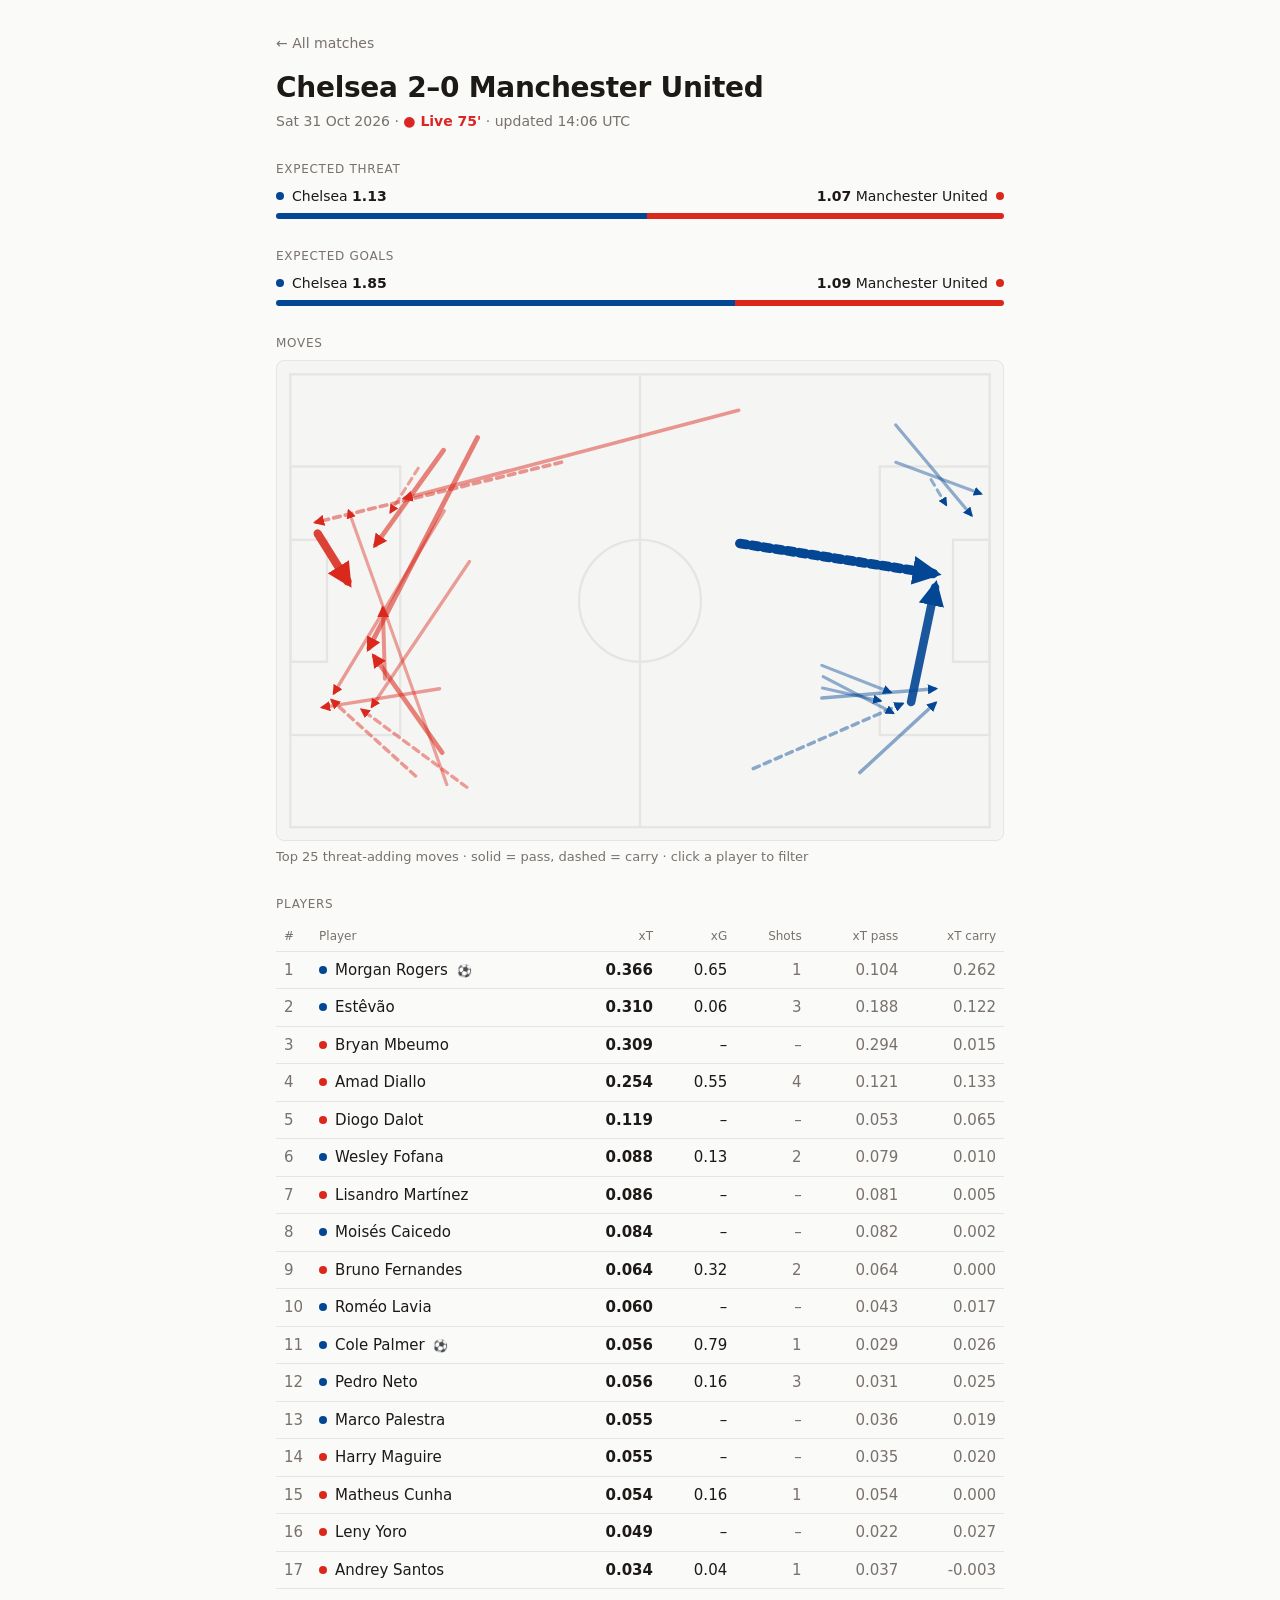
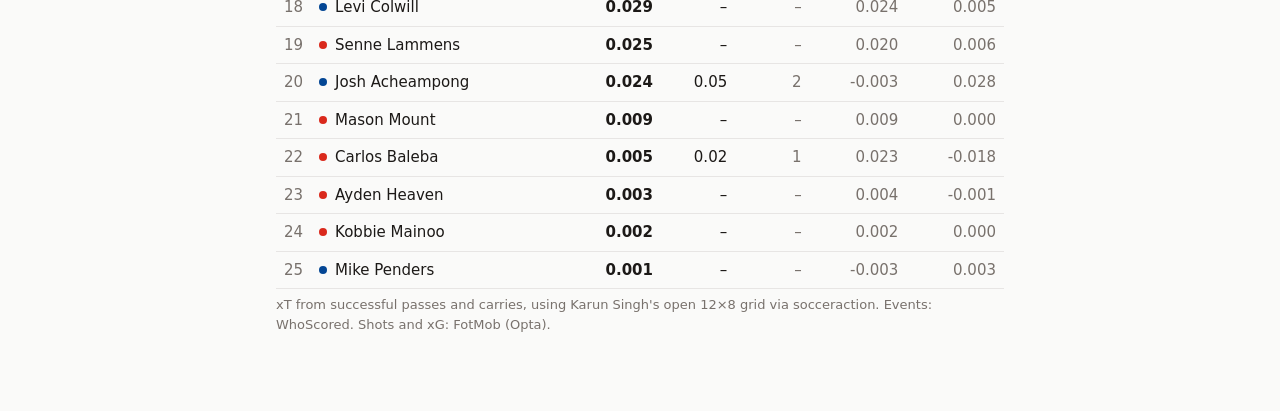
==== commit 04220955: "Update xT pages 2026-10-31 14:06" ====
--- a/docs/matches/1983629.html
+++ b/docs/matches/1983629.html
@@ -6,14 +6,14 @@
 <link rel="manifest" href="../manifest.webmanifest"><link rel="apple-touch-icon" href="../icon-180.png">
 <link rel="icon" href="../icon-192.png"><title>Chelsea v Manchester United · xT</title><link rel="stylesheet" href="../style.css"></head>
 <body><main style="--home:light-dark(#034694,#356BA9);--away:light-dark(#DA291C,#DA291C)"><a class="back" href="../index.html">← All matches</a>
-<h1>Chelsea <span class="score">1–0</span> Manchester United</h1>
-<p class="meta">Sat 31 Oct 2026 · <span class="live">● Live 58&#x27;</span> · updated 13:49 UTC</p>
+<h1>Chelsea <span class="score">2–0</span> Manchester United</h1>
+<p class="meta">Sat 31 Oct 2026 · <span class="live">● Live 75&#x27;</span> · updated 14:06 UTC</p>
 <div class="label">Expected threat</div>
-<div class="split"><span><span class="dot home"></span>Chelsea <b>1.01</b></span><span><b>1.00</b> Manchester United<span class="dot away" style="margin:0 0 0 8px"></span></span></div>
-<div class="bar"><span style="width:50%"></span><span style="width:50%"></span></div>
+<div class="split"><span><span class="dot home"></span>Chelsea <b>1.13</b></span><span><b>1.07</b> Manchester United<span class="dot away" style="margin:0 0 0 8px"></span></span></div>
+<div class="bar"><span style="width:51%"></span><span style="width:49%"></span></div>
 <div class="label">Expected goals</div>
-<div class="split"><span><span class="dot home"></span>Chelsea <b>1.07</b></span><span><b>1.09</b> Manchester United<span class="dot away" style="margin:0 0 0 8px"></span></span></div>
-<div class="bar"><span style="width:50%"></span><span style="width:50%"></span></div>
+<div class="split"><span><span class="dot home"></span>Chelsea <b>1.85</b></span><span><b>1.09</b> Manchester United<span class="dot away" style="margin:0 0 0 8px"></span></span></div>
+<div class="bar"><span style="width:63%"></span><span style="width:37%"></span></div>
 <div class="label">Moves</div>
 <svg class="pitch" viewBox="-2 -2 109 72" role="img" aria-label="Pitch with xT moves">
 <defs><marker id="tip-home" viewBox="0 0 10 10" refX="7" refY="5" markerWidth="3" markerHeight="3" orient="auto-start-reverse"><path d="M0,0L10,5L0,10z" fill="var(--home)"/></marker><marker id="tip-away" viewBox="0 0 10 10" refX="7" refY="5" markerWidth="3" markerHeight="3" orient="auto-start-reverse"><path d="M0,0L10,5L0,10z" fill="var(--away)"/></marker></defs>
@@ -24,9 +24,9 @@
 <div class="hint" id="hint"></div>
 <div class="label">Players</div>
 <table><thead><tr><th>#</th><th>Player</th><th>xT</th><th>xG</th><th>Shots</th><th class="hide-sm">xT pass</th><th class="hide-sm">xT carry</th></tr></thead>
-<tbody><tr data-player="Morgan Rogers"><td>1</td><td><span class="dot home"></span>Morgan Rogers <span class="goals" title="1 goal(s)">⚽</span></td><td><b>0.329</b></td><td>0.70</td><td class="num-muted">2</td><td class="hide-sm num-muted">0.071</td><td class="hide-sm num-muted">0.258</td></tr><tr data-player="Estêvão"><td>2</td><td><span class="dot home"></span>Estêvão</td><td><b>0.312</b></td><td>0.04</td><td class="num-muted">2</td><td class="hide-sm num-muted">0.188</td><td class="hide-sm num-muted">0.124</td></tr><tr data-player="Bryan Mbeumo"><td>3</td><td><span class="dot away"></span>Bryan Mbeumo</td><td><b>0.309</b></td><td>–</td><td class="num-muted">–</td><td class="hide-sm num-muted">0.294</td><td class="hide-sm num-muted">0.015</td></tr><tr data-player="Amad Diallo"><td>4</td><td><span class="dot away"></span>Amad Diallo</td><td><b>0.250</b></td><td>0.55</td><td class="num-muted">4</td><td class="hide-sm num-muted">0.154</td><td class="hide-sm num-muted">0.096</td></tr><tr data-player="Diogo Dalot"><td>5</td><td><span class="dot away"></span>Diogo Dalot</td><td><b>0.116</b></td><td>–</td><td class="num-muted">–</td><td class="hide-sm num-muted">0.051</td><td class="hide-sm num-muted">0.065</td></tr><tr data-player="Lisandro Martínez"><td>6</td><td><span class="dot away"></span>Lisandro Martínez</td><td><b>0.086</b></td><td>–</td><td class="num-muted">–</td><td class="hide-sm num-muted">0.081</td><td class="hide-sm num-muted">0.005</td></tr><tr data-player="Moisés Caicedo"><td>7</td><td><span class="dot home"></span>Moisés Caicedo</td><td><b>0.072</b></td><td>–</td><td class="num-muted">–</td><td class="hide-sm num-muted">0.071</td><td class="hide-sm num-muted">0.001</td></tr><tr data-player="Pedro Neto"><td>8</td><td><span class="dot home"></span>Pedro Neto</td><td><b>0.065</b></td><td>0.16</td><td class="num-muted">3</td><td class="hide-sm num-muted">0.040</td><td class="hide-sm num-muted">0.025</td></tr><tr data-player="Wesley Fofana"><td>9</td><td><span class="dot home"></span>Wesley Fofana</td><td><b>0.055</b></td><td>0.13</td><td class="num-muted">2</td><td class="hide-sm num-muted">0.054</td><td class="hide-sm num-muted">0.001</td></tr><tr data-player="Matheus Cunha"><td>10</td><td><span class="dot away"></span>Matheus Cunha</td><td><b>0.054</b></td><td>0.16</td><td class="num-muted">1</td><td class="hide-sm num-muted">0.054</td><td class="hide-sm num-muted">0.000</td></tr><tr data-player="Marco Palestra"><td>11</td><td><span class="dot home"></span>Marco Palestra</td><td><b>0.049</b></td><td>–</td><td class="num-muted">–</td><td class="hide-sm num-muted">0.031</td><td class="hide-sm num-muted">0.018</td></tr><tr data-player="Roméo Lavia"><td>12</td><td><span class="dot home"></span>Roméo Lavia</td><td><b>0.049</b></td><td>–</td><td class="num-muted">–</td><td class="hide-sm num-muted">0.034</td><td class="hide-sm num-muted">0.015</td></tr><tr data-player="Leny Yoro"><td>13</td><td><span class="dot away"></span>Leny Yoro</td><td><b>0.048</b></td><td>–</td><td class="num-muted">–</td><td class="hide-sm num-muted">0.021</td><td class="hide-sm num-muted">0.027</td></tr><tr data-player="Harry Maguire"><td>14</td><td><span class="dot away"></span>Harry Maguire</td><td><b>0.041</b></td><td>–</td><td class="num-muted">–</td><td class="hide-sm num-muted">0.022</td><td class="hide-sm num-muted">0.019</td></tr><tr data-player="Bruno Fernandes"><td>15</td><td><span class="dot away"></span>Bruno Fernandes</td><td><b>0.039</b></td><td>0.32</td><td class="num-muted">2</td><td class="hide-sm num-muted">0.037</td><td class="hide-sm num-muted">0.002</td></tr><tr data-player="Cole Palmer"><td>16</td><td><span class="dot home"></span>Cole Palmer</td><td><b>0.038</b></td><td>–</td><td class="num-muted">–</td><td class="hide-sm num-muted">0.026</td><td class="hide-sm num-muted">0.012</td></tr><tr data-player="Andrey Santos"><td>17</td><td><span class="dot away"></span>Andrey Santos</td><td><b>0.034</b></td><td>0.04</td><td class="num-muted">1</td><td class="hide-sm num-muted">0.037</td><td class="hide-sm num-muted">-0.003</td></tr><tr data-player="Levi Colwill"><td>18</td><td><span class="dot home"></span>Levi Colwill</td><td><b>0.026</b></td><td>–</td><td class="num-muted">–</td><td class="hide-sm num-muted">0.022</td><td class="hide-sm num-muted">0.004</td></tr><tr data-player="Senne Lammens"><td>19</td><td><span class="dot away"></span>Senne Lammens</td><td><b>0.024</b></td><td>–</td><td class="num-muted">–</td><td class="hide-sm num-muted">0.020</td><td class="hide-sm num-muted">0.004</td></tr><tr data-player="Josh Acheampong"><td>20</td><td><span class="dot home"></span>Josh Acheampong</td><td><b>0.012</b></td><td>0.04</td><td class="num-muted">1</td><td class="hide-sm num-muted">-0.006</td><td class="hide-sm num-muted">0.019</td></tr><tr data-player="Carlos Baleba"><td>21</td><td><span class="dot away"></span>Carlos Baleba</td><td><b>0.005</b></td><td>0.02</td><td class="num-muted">1</td><td class="hide-sm num-muted">0.023</td><td class="hide-sm num-muted">-0.018</td></tr><tr data-player="Mike Penders"><td>22</td><td><span class="dot home"></span>Mike Penders</td><td><b>0.000</b></td><td>–</td><td class="num-muted">–</td><td class="hide-sm num-muted">-0.003</td><td class="hide-sm num-muted">0.003</td></tr></tbody></table>
+<tbody><tr data-player="Morgan Rogers"><td>1</td><td><span class="dot home"></span>Morgan Rogers <span class="goals" title="1 goal(s)">⚽</span></td><td><b>0.366</b></td><td>0.65</td><td class="num-muted">1</td><td class="hide-sm num-muted">0.104</td><td class="hide-sm num-muted">0.262</td></tr><tr data-player="Estêvão"><td>2</td><td><span class="dot home"></span>Estêvão</td><td><b>0.310</b></td><td>0.06</td><td class="num-muted">3</td><td class="hide-sm num-muted">0.188</td><td class="hide-sm num-muted">0.122</td></tr><tr data-player="Bryan Mbeumo"><td>3</td><td><span class="dot away"></span>Bryan Mbeumo</td><td><b>0.309</b></td><td>–</td><td class="num-muted">–</td><td class="hide-sm num-muted">0.294</td><td class="hide-sm num-muted">0.015</td></tr><tr data-player="Amad Diallo"><td>4</td><td><span class="dot away"></span>Amad Diallo</td><td><b>0.254</b></td><td>0.55</td><td class="num-muted">4</td><td class="hide-sm num-muted">0.121</td><td class="hide-sm num-muted">0.133</td></tr><tr data-player="Diogo Dalot"><td>5</td><td><span class="dot away"></span>Diogo Dalot</td><td><b>0.119</b></td><td>–</td><td class="num-muted">–</td><td class="hide-sm num-muted">0.053</td><td class="hide-sm num-muted">0.065</td></tr><tr data-player="Wesley Fofana"><td>6</td><td><span class="dot home"></span>Wesley Fofana</td><td><b>0.088</b></td><td>0.13</td><td class="num-muted">2</td><td class="hide-sm num-muted">0.079</td><td class="hide-sm num-muted">0.010</td></tr><tr data-player="Lisandro Martínez"><td>7</td><td><span class="dot away"></span>Lisandro Martínez</td><td><b>0.086</b></td><td>–</td><td class="num-muted">–</td><td class="hide-sm num-muted">0.081</td><td class="hide-sm num-muted">0.005</td></tr><tr data-player="Moisés Caicedo"><td>8</td><td><span class="dot home"></span>Moisés Caicedo</td><td><b>0.084</b></td><td>–</td><td class="num-muted">–</td><td class="hide-sm num-muted">0.082</td><td class="hide-sm num-muted">0.002</td></tr><tr data-player="Bruno Fernandes"><td>9</td><td><span class="dot away"></span>Bruno Fernandes</td><td><b>0.064</b></td><td>0.32</td><td class="num-muted">2</td><td class="hide-sm num-muted">0.064</td><td class="hide-sm num-muted">0.000</td></tr><tr data-player="Roméo Lavia"><td>10</td><td><span class="dot home"></span>Roméo Lavia</td><td><b>0.060</b></td><td>–</td><td class="num-muted">–</td><td class="hide-sm num-muted">0.043</td><td class="hide-sm num-muted">0.017</td></tr><tr data-player="Cole Palmer"><td>11</td><td><span class="dot home"></span>Cole Palmer <span class="goals" title="1 goal(s)">⚽</span></td><td><b>0.056</b></td><td>0.79</td><td class="num-muted">1</td><td class="hide-sm num-muted">0.029</td><td class="hide-sm num-muted">0.026</td></tr><tr data-player="Pedro Neto"><td>12</td><td><span class="dot home"></span>Pedro Neto</td><td><b>0.056</b></td><td>0.16</td><td class="num-muted">3</td><td class="hide-sm num-muted">0.031</td><td class="hide-sm num-muted">0.025</td></tr><tr data-player="Marco Palestra"><td>13</td><td><span class="dot home"></span>Marco Palestra</td><td><b>0.055</b></td><td>–</td><td class="num-muted">–</td><td class="hide-sm num-muted">0.036</td><td class="hide-sm num-muted">0.019</td></tr><tr data-player="Harry Maguire"><td>14</td><td><span class="dot away"></span>Harry Maguire</td><td><b>0.055</b></td><td>–</td><td class="num-muted">–</td><td class="hide-sm num-muted">0.035</td><td class="hide-sm num-muted">0.020</td></tr><tr data-player="Matheus Cunha"><td>15</td><td><span class="dot away"></span>Matheus Cunha</td><td><b>0.054</b></td><td>0.16</td><td class="num-muted">1</td><td class="hide-sm num-muted">0.054</td><td class="hide-sm num-muted">0.000</td></tr><tr data-player="Leny Yoro"><td>16</td><td><span class="dot away"></span>Leny Yoro</td><td><b>0.049</b></td><td>–</td><td class="num-muted">–</td><td class="hide-sm num-muted">0.022</td><td class="hide-sm num-muted">0.027</td></tr><tr data-player="Andrey Santos"><td>17</td><td><span class="dot away"></span>Andrey Santos</td><td><b>0.034</b></td><td>0.04</td><td class="num-muted">1</td><td class="hide-sm num-muted">0.037</td><td class="hide-sm num-muted">-0.003</td></tr><tr data-player="Levi Colwill"><td>18</td><td><span class="dot home"></span>Levi Colwill</td><td><b>0.029</b></td><td>–</td><td class="num-muted">–</td><td class="hide-sm num-muted">0.024</td><td class="hide-sm num-muted">0.005</td></tr><tr data-player="Senne Lammens"><td>19</td><td><span class="dot away"></span>Senne Lammens</td><td><b>0.025</b></td><td>–</td><td class="num-muted">–</td><td class="hide-sm num-muted">0.020</td><td class="hide-sm num-muted">0.006</td></tr><tr data-player="Josh Acheampong"><td>20</td><td><span class="dot home"></span>Josh Acheampong</td><td><b>0.024</b></td><td>0.05</td><td class="num-muted">2</td><td class="hide-sm num-muted">-0.003</td><td class="hide-sm num-muted">0.028</td></tr><tr data-player="Mason Mount"><td>21</td><td><span class="dot away"></span>Mason Mount</td><td><b>0.009</b></td><td>–</td><td class="num-muted">–</td><td class="hide-sm num-muted">0.009</td><td class="hide-sm num-muted">0.000</td></tr><tr data-player="Carlos Baleba"><td>22</td><td><span class="dot away"></span>Carlos Baleba</td><td><b>0.005</b></td><td>0.02</td><td class="num-muted">1</td><td class="hide-sm num-muted">0.023</td><td class="hide-sm num-muted">-0.018</td></tr><tr data-player="Ayden Heaven"><td>23</td><td><span class="dot away"></span>Ayden Heaven</td><td><b>0.003</b></td><td>–</td><td class="num-muted">–</td><td class="hide-sm num-muted">0.004</td><td class="hide-sm num-muted">-0.001</td></tr><tr data-player="Kobbie Mainoo"><td>24</td><td><span class="dot away"></span>Kobbie Mainoo</td><td><b>0.002</b></td><td>–</td><td class="num-muted">–</td><td class="hide-sm num-muted">0.002</td><td class="hide-sm num-muted">0.000</td></tr><tr data-player="Mike Penders"><td>25</td><td><span class="dot home"></span>Mike Penders</td><td><b>0.001</b></td><td>–</td><td class="num-muted">–</td><td class="hide-sm num-muted">-0.003</td><td class="hide-sm num-muted">0.003</td></tr></tbody></table>
 <p class="hint">xT from successful passes and carries, using Karun Singh's open 12×8 grid via socceraction. Events: WhoScored. Shots and xG: FotMob (Opta).</p>
-<script type="application/json" id="data">[{"player": "Senne Lammens", "side": "away", "kind": "pass", "minute": 1, "xt": 0.0128, "x0": 29.1, "y0": 32.1, "x1": 76.4, "y1": 50.4}, {"player": "Diogo Dalot", "side": "away", "kind": "carry", "minute": 1, "xt": 0.0012, "x0": 40.8, "y0": 50.6, "x1": 47.2, "y1": 51.2}, {"player": "Bruno Fernandes", "side": "away", "kind": "pass", "minute": 1, "xt": 0.0026, "x0": 45.6, "y0": 44.1, "x1": 53.8, "y1": 47.7}, {"player": "Est\u00eav\u00e3o", "side": "home", "kind": "carry", "minute": 1, "xt": 0.0025, "x0": 57.2, "y0": 19.8, "x1": 64.2, "y1": 21.8}, {"player": "Matheus Cunha", "side": "away", "kind": "pass", "minute": 1, "xt": 0.0006, "x0": 45.6, "y0": 45.7, "x1": 44.1, "y1": 42.0}, {"player": "Matheus Cunha", "side": "away", "kind": "pass", "minute": 1, "xt": 0.0039, "x0": 51.2, "y0": 31.9, "x1": 61.5, "y1": 15.3}, {"player": "Amad Diallo", "side": "away", "kind": "pass", "minute": 1, "xt": 0.0161, "x0": 69.9, "y0": 9.0, "x1": 90.5, "y1": 5.8}, {"player": "Leny Yoro", "side": "away", "kind": "pass", "minute": 1, "xt": 0.0066, "x0": 64.5, "y0": 5.2, "x1": 70.1, "y1": 11.2}, {"player": "Leny Yoro", "side": "away", "kind": "pass", "minute": 1, "xt": 0.0027, "x0": 58.5, "y0": 5.2, "x1": 69.7, "y1": 2.4}, {"player": "Matheus Cunha", "side": "away", "kind": "carry", "minute": 1, "xt": 0.0038, "x0": 69.7, "y0": 2.4, "x1": 73.4, "y1": 3.4}, {"player": "Matheus Cunha", "side": "away", "kind": "pass", "minute": 1, "xt": 0.0028, "x0": 73.4, "y0": 3.4, "x1": 77.5, "y1": 10.3}, {"player": "Josh Acheampong", "side": "home", "kind": "pass", "minute": 1, "xt": 0.001, "x0": 24.2, "y0": 5.8, "x1": 22.5, "y1": 13.2}, {"player": "Carlos Baleba", "side": "away", "kind": "pass", "minute": 2, "xt": 0.0038, "x0": 65.6, "y0": 60.1, "x1": 77.1, "y1": 59.9}, {"player": "Josh Acheampong", "side": "home", "kind": "pass", "minute": 2, "xt": 0.002, "x0": 16.5, "y0": 8.4, "x1": 15.6, "y1": 20.5}, {"player": "Marco Palestra", "side": "home", "kind": "pass", "minute": 2, "xt": 0.0016, "x0": 24.2, "y0": 59.8, "x1": 24.4, "y1": 45.0}, {"player": "Mois\u00e9s Caicedo", "side": "home", "kind": "pass", "minute": 2, "xt": 0.0002, "x0": 24.4, "y0": 44.8, "x1": 23.1, "y1": 27.5}, {"player": "Wesley Fofana", "side": "home", "kind": "carry", "minute": 2, "xt": 0.002, "x0": 23.1, "y0": 27.5, "x1": 36.0, "y1": 12.6}, {"player": "Wesley Fofana", "side": "home", "kind": "pass", "minute": 2, "xt": 0.0026, "x0": 36.0, "y0": 12.6, "x1": 54.6, "y1": 5.6}, {"player": "Andrey Santos", "side": "away", "kind": "pass", "minute": 2, "xt": 0.0025, "x0": 61.4, "y0": 57.6, "x1": 74.0, "y1": 64.1}, {"player": "Bruno Fernandes", "side": "away", "kind": "pass", "minute": 2, "xt": 0.0028, "x0": 72.9, "y0": 63.2, "x1": 74.0, "y1": 57.4}, {"player": "Diogo Dalot", "side": "away", "kind": "carry", "minute": 2, "xt": 0.0101, "x0": 64.8, "y0": 63.2, "x1": 80.2, "y1": 63.5}, {"player": "Wesley Fofana", "side": "home", "kind": "pass", "minute": 2, "xt": 0.0019, "x0": 21.3, "y0": 14.3, "x1": 30.8, "y1": 36.4}, {"player": "Levi Colwill", "side": "home", "kind": "pass", "minute": 2, "xt": 0.0013, "x0": 22.4, "y0": 46.2, "x1": 26.5, "y1": 30.5}, {"player": "Cole Palmer", "side": "home", "kind": "pass", "minute": 2, "xt": 0.0007, "x0": 34.8, "y0": 16.2, "x1": 40.6, "y1": 2.0}, {"player": "Josh Acheampong", "side": "home", "kind": "pass", "minute": 3, "xt": 0.0009, "x0": 41.2, "y0": 2.0, "x1": 37.5, "y1": 9.0}, {"player": "Wesley Fofana", "side": "home", "kind": "carry", "minute": 3, "xt": 0.0005, "x0": 41.9, "y0": 15.4, "x1": 40.2, "y1": 19.0}, {"player": "Levi Colwill", "side": "home", "kind": "pass", "minute": 3, "xt": 0.0001, "x0": 37.3, "y0": 35.0, "x1": 39.3, "y1": 49.2}, {"player": "Mois\u00e9s Caicedo", "side": "home", "kind": "pass", "minute": 4, "xt": 0.0004, "x0": 25.8, "y0": 51.6, "x1": 29.4, "y1": 64.1}, {"player": "Mike Penders", "side": "home", "kind": "pass", "minute": 4, "xt": 0.0008, "x0": 7.7, "y0": 36.9, "x1": 20.6, "y1": 36.4}, {"player": "Mois\u00e9s Caicedo", "side": "home", "kind": "carry", "minute": 4, "xt": 0.0012, "x0": 20.6, "y0": 36.4, "x1": 28.8, "y1": 31.0}, {"player": "Wesley Fofana", "side": "home", "kind": "pass", "minute": 4, "xt": 0.002, "x0": 12.7, "y0": 16.5, "x1": 10.8, "y1": 35.4}, {"player": "Rom\u00e9o Lavia", "side": "home", "kind": "pass", "minute": 4, "xt": 0.0002, "x0": 21.1, "y0": 44.0, "x1": 24.3, "y1": 35.0}, {"player": "Levi Colwill", "side": "home", "kind": "carry", "minute": 4, "xt": 0.0012, "x0": 24.3, "y0": 35.0, "x1": 29.6, "y1": 33.2}, {"player": "Cole Palmer", "side": "home", "kind": "pass", "minute": 4, "xt": 0.0014, "x0": 34.8, "y0": 28.4, "x1": 36.5, "y1": 18.8}, {"player": "Harry Maguire", "side": "away", "kind": "pass", "minute": 5, "xt": 0.0016, "x0": 30.1, "y0": 23.9, "x1": 35.1, "y1": 24.5}, {"player": "Est\u00eav\u00e3o", "side": "home", "kind": "pass", "minute": 5, "xt": 0.0042, "x0": 69.1, "y0": 42.2, "x1": 72.6, "y1": 48.4}, {"player": "Morgan Rogers", "side": "home", "kind": "pass", "minute": 5, "xt": 0.0107, "x0": 76.2, "y0": 49.2, "x1": 95.0, "y1": 62.8}, {"player": "Morgan Rogers", "side": "home", "kind": "pass", "minute": 5, "xt": 0.0296, "x0": 90.9, "y0": 60.4, "x1": 102.2, "y1": 46.9}, {"player": "Mois\u00e9s Caicedo", "side": "home", "kind": "pass", "minute": 5, "xt": 0.0113, "x0": 72.0, "y0": 31.6, "x1": 79.5, "y1": 26.7}, {"player": "Cole Palmer", "side": "home", "kind": "pass", "minute": 5, "xt": 0.0003, "x0": 78.0, "y0": 25.6, "x1": 70.9, "y1": 21.2}, {"player": "Rom\u00e9o Lavia", "side": "home", "kind": "pass", "minute": 5, "xt": 0.0034, "x0": 71.0, "y0": 21.2, "x1": 82.7, "y1": 3.9}, {"player": "Cole Palmer", "side": "home", "kind": "pass", "minute": 5, "xt": 0.0029, "x0": 75.0, "y0": 8.0, "x1": 70.1, "y1": 17.1}, {"player": "Amad Diallo", "side": "away", "kind": "pass", "minute": 6, "xt": 0.001, "x0": 14.5, "y0": 3.1, "x1": 9.9, "y1": 16.9}, {"player": "Harry Maguire", "side": "away", "kind": "carry", "minute": 6, "xt": 0.0012, "x0": 9.9, "y0": 16.9, "x1": 21.9, "y1": 23.7}, {"player": "Diogo Dalot", "side": "away", "kind": "pass", "minute": 6, "xt": 0.0015, "x0": 29.4, "y0": 63.2, "x1": 37.8, "y1": 64.0}, {"player": "Bruno Fernandes", "side": "away", "kind": "pass", "minute": 6, "xt": 0.0009, "x0": 37.8, "y0": 64.0, "x1": 35.4, "y1": 59.1}, {"player": "Rom\u00e9o Lavia", "side": "home", "kind": "carry", "minute": 6, "xt": 0.0013, "x0": 69.4, "y0": 7.3, "x1": 69.0, "y1": 16.7}, {"player": "Carlos Baleba", "side": "away", "kind": "pass", "minute": 6, "xt": 0.0016, "x0": 31.6, "y0": 51.6, "x1": 35.6, "y1": 51.4}, {"player": "Bruno Fernandes", "side": "away", "kind": "carry", "minute": 6, "xt": 0.0005, "x0": 35.6, "y0": 51.3, "x1": 40.5, "y1": 49.0}, {"player": "Harry Maguire", "side": "away", "kind": "pass", "minute": 6, "xt": 0.0044, "x0": 45.5, "y0": 24.3, "x1": 62.2, "y1": 14.8}, {"player": "Matheus Cunha", "side": "away", "kind": "pass", "minute": 7, "xt": 0.0089, "x0": 67.0, "y0": 14.6, "x1": 82.0, "y1": 3.1}, {"player": "Amad Diallo", "side": "away", "kind": "carry", "minute": 7, "xt": 0.002, "x0": 82.0, "y0": 3.1, "x1": 82.0, "y1": 11.4}, {"player": "Amad Diallo", "side": "away", "kind": "pass", "minute": 7, "xt": 0.0785, "x0": 82.0, "y0": 11.4, "x1": 92.2, "y1": 25.6}, {"player": "Mike Penders", "side": "home", "kind": "pass", "minute": 7, "xt": 0.0018, "x0": 12.7, "y0": 36.2, "x1": 37.4, "y1": 36.6}, {"player": "Morgan Rogers", "side": "home", "kind": "carry", "minute": 7, "xt": 0.0022, "x0": 37.4, "y0": 36.6, "x1": 49.2, "y1": 36.7}, {"player": "Josh Acheampong", "side": "home", "kind": "pass", "minute": 7, "xt": 0.0002, "x0": 45.9, "y0": 7.8, "x1": 35.9, "y1": 21.1}, {"player": "Wesley Fofana", "side": "home", "kind": "pass", "minute": 7, "xt": 0.0022, "x0": 39.2, "y0": 29.2, "x1": 50.3, "y1": 31.6}, {"player": "Senne Lammens", "side": "away", "kind": "pass", "minute": 8, "xt": 0.0004, "x0": 13.4, "y0": 33.9, "x1": 41.7, "y1": 62.8}, {"player": "Andrey Santos", "side": "away", "kind": "carry", "minute": 8, "xt": 0.0009, "x0": 43.7, "y0": 60.5, "x1": 38.8, "y1": 58.8}, {"player": "Andrey Santos", "side": "away", "kind": "pass", "minute": 8, "xt": 0.0003, "x0": 38.8, "y0": 58.8, "x1": 47.4, "y1": 61.2}, {"player": "Diogo Dalot", "side": "away", "kind": "pass", "minute": 8, "xt": 0.0012, "x0": 39.3, "y0": 64.3, "x1": 44.7, "y1": 65.7}, {"player": "Marco Palestra", "side": "home", "kind": "carry", "minute": 8, "xt": 0.0022, "x0": 42.0, "y0": 45.4, "x1": 46.9, "y1": 31.6}, {"player": "Marco Palestra", "side": "home", "kind": "pass", "minute": 8, "xt": 0.002, "x0": 46.9, "y0": 31.6, "x1": 53.8, "y1": 17.2}, {"player": "Cole Palmer", "side": "home", "kind": "carry", "minute": 8, "xt": 0.0117, "x0": 53.8, "y0": 17.2, "x1": 80.1, "y1": 17.8}, {"player": "Senne Lammens", "side": "away", "kind": "pass", "minute": 9, "xt": 0.0014, "x0": 4.3, "y0": 31.9, "x1": 17.0, "y1": 30.5}, {"player": "Lisandro Mart\u00ednez", "side": "away", "kind": "pass", "minute": 9, "xt": 0.0042, "x0": 24.9, "y0": 60.2, "x1": 41.9, "y1": 50.7}, {"player": "Matheus Cunha", "side": "away", "kind": "carry", "minute": 9, "xt": 0.0036, "x0": 46.0, "y0": 60.5, "x1": 56.4, "y1": 58.5}, {"player": "Matheus Cunha", "side": "away", "kind": "pass", "minute": 9, "xt": 0.0051, "x0": 56.4, "y0": 58.5, "x1": 78.5, "y1": 62.0}, {"player": "Diogo Dalot", "side": "away", "kind": "carry", "minute": 9, "xt": 0.0337, "x0": 78.5, "y0": 62.0, "x1": 94.2, "y1": 50.4}, {"player": "Matheus Cunha", "side": "away", "kind": "pass", "minute": 9, "xt": 0.0531, "x0": 90.8, "y0": 45.7, "x1": 91.1, "y1": 35.2}, {"player": "Harry Maguire", "side": "away", "kind": "carry", "minute": 10, "xt": 0.0063, "x0": 71.8, "y0": 5.2, "x1": 78.9, "y1": 6.0}, {"player": "Rom\u00e9o Lavia", "side": "home", "kind": "carry", "minute": 10, "xt": 0.0004, "x0": 25.5, "y0": 53.5, "x1": 13.2, "y1": 43.8}, {"player": "Rom\u00e9o Lavia", "side": "home", "kind": "pass", "minute": 10, "xt": 0.0002, "x0": 13.2, "y0": 43.8, "x1": 21.2, "y1": 18.0}, {"player": "Josh Acheampong", "side": "home", "kind": "carry", "minute": 10, "xt": 0.0012, "x0": 21.2, "y0": 18.0, "x1": 37.1, "y1": 6.3}, {"player": "Josh Acheampong", "side": "home", "kind": "pass", "minute": 10, "xt": 0.0012, "x0": 37.1, "y0": 6.3, "x1": 44.6, "y1": 1.6}, {"player": "Wesley Fofana", "side": "home", "kind": "carry", "minute": 10, "xt": 0.0006, "x0": 21.0, "y0": 15.8, "x1": 25.4, "y1": 21.0}, {"player": "Wesley Fofana", "side": "home", "kind": "pass", "minute": 10, "xt": 0.0002, "x0": 25.4, "y0": 21.0, "x1": 26.1, "y1": 38.2}, {"player": "Levi Colwill", "side": "home", "kind": "carry", "minute": 10, "xt": 0.0012, "x0": 26.1, "y0": 38.2, "x1": 28.6, "y1": 27.6}, {"player": "Wesley Fofana", "side": "home", "kind": "carry", "minute": 10, "xt": 0.0017, "x0": 26.1, "y0": 16.5, "x1": 27.2, "y1": 20.7}, {"player": "Wesley Fofana", "side": "home", "kind": "pass", "minute": 10, "xt": 0.0002, "x0": 27.2, "y0": 20.7, "x1": 26.6, "y1": 39.6}, {"player": "Harry Maguire", "side": "away", "kind": "pass", "minute": 11, "xt": 0.0053, "x0": 40.4, "y0": 10.4, "x1": 66.4, "y1": 3.4}, {"player": "Marco Palestra", "side": "home", "kind": "carry", "minute": 11, "xt": 0.0008, "x0": 31.8, "y0": 63.5, "x1": 31.6, "y1": 59.0}, {"player": "Marco Palestra", "side": "home", "kind": "pass", "minute": 11, "xt": 0.0007, "x0": 31.6, "y0": 59.0, "x1": 32.2, "y1": 30.7}, {"player": "Wesley Fofana", "side": "home", "kind": "pass", "minute": 11, "xt": 0.0002, "x0": 34.8, "y0": 21.2, "x1": 42.4, "y1": 7.0}, {"player": "Josh Acheampong", "side": "home", "kind": "pass", "minute": 11, "xt": 0.0035, "x0": 42.7, "y0": 6.6, "x1": 55.4, "y1": 0.8}, {"player": "Wesley Fofana", "side": "home", "kind": "carry", "minute": 11, "xt": 0.0005, "x0": 41.8, "y0": 14.6, "x1": 40.5, "y1": 18.0}, {"player": "Levi Colwill", "side": "home", "kind": "carry", "minute": 11, "xt": 0.0001, "x0": 39.2, "y0": 40.3, "x1": 42.7, "y1": 43.0}, {"player": "Wesley Fofana", "side": "home", "kind": "pass", "minute": 11, "xt": 0.0022, "x0": 39.4, "y0": 30.4, "x1": 46.0, "y1": 33.0}, {"player": "Rom\u00e9o Lavia", "side": "home", "kind": "pass", "minute": 11, "xt": 0.0026, "x0": 45.8, "y0": 32.8, "x1": 64.7, "y1": 0.7}, {"player": "Est\u00eav\u00e3o", "side": "home", "kind": "carry", "minute": 11, "xt": 0.0121, "x0": 64.7, "y0": 0.7, "x1": 82.5, "y1": 10.5}, {"player": "Amad Diallo", "side": "away", "kind": "carry", "minute": 12, "xt": 0.005, "x0": 48.6, "y0": 4.4, "x1": 63.2, "y1": 3.4}, {"player": "Carlos Baleba", "side": "away", "kind": "pass", "minute": 12, "xt": 0.0018, "x0": 57.2, "y0": 30.7, "x1": 67.1, "y1": 57.3}, {"player": "Andrey Santos", "side": "away", "kind": "pass", "minute": 12, "xt": 0.002, "x0": 48.0, "y0": 37.1, "x1": 57.8, "y1": 31.1}, {"player": "Andrey Santos", "side": "away", "kind": "pass", "minute": 12, "xt": 0.0031, "x0": 56.6, "y0": 32.3, "x1": 65.8, "y1": 26.0}, {"player": "Morgan Rogers", "side": "home", "kind": "carry", "minute": 12, "xt": 0.0022, "x0": 37.8, "y0": 39.2, "x1": 48.8, "y1": 39.4}, {"player": "Levi Colwill", "side": "home", "kind": "pass", "minute": 12, "xt": 0.0006, "x0": 55.5, "y0": 27.9, "x1": 68.8, "y1": 3.9}, {"player": "Cole Palmer", "side": "home", "kind": "pass", "minute": 13, "xt": 0.0101, "x0": 69.9, "y0": 3.3, "x1": 79.6, "y1": 1.3}, {"player": "Wesley Fofana", "side": "home", "kind": "pass", "minute": 13, "xt": 0.0013, "x0": 61.0, "y0": 13.8, "x1": 66.7, "y1": 4.7}, {"player": "Cole Palmer", "side": "home", "kind": "pass", "minute": 13, "xt": 0.0101, "x0": 66.7, "y0": 4.7, "x1": 78.9, "y1": 1.6}, {"player": "Lisandro Mart\u00ednez", "side": "away", "kind": "pass", "minute": 13, "xt": 0.0013, "x0": 21.7, "y0": 44.9, "x1": 31.6, "y1": 40.7}, {"player": "Diogo Dalot", "side": "away", "kind": "pass", "minute": 13, "xt": 0.0036, "x0": 49.8, "y0": 60.7, "x1": 56.5, "y1": 54.7}, {"player": "Leny Yoro", "side": "away", "kind": "pass", "minute": 14, "xt": 0.0004, "x0": 47.7, "y0": 18.2, "x1": 58.3, "y1": 3.4}, {"player": "Amad Diallo", "side": "away", "kind": "pass", "minute": 14, "xt": 0.0065, "x0": 58.3, "y0": 3.4, "x1": 78.4, "y1": 4.8}, {"player": "Leny Yoro", "side": "away", "kind": "carry", "minute": 14, "xt": 0.0194, "x0": 78.4, "y0": 4.8, "x1": 96.0, "y1": 10.7}, {"player": "Rom\u00e9o Lavia", "side": "home", "kind": "carry", "minute": 15, "xt": 0.0013, "x0": 34.5, "y0": 32.7, "x1": 36.2, "y1": 35.4}, {"player": "Rom\u00e9o Lavia", "side": "home", "kind": "pass", "minute": 15, "xt": 0.0035, "x0": 36.2, "y0": 35.4, "x1": 60.8, "y1": 54.4}, {"player": "Est\u00eav\u00e3o", "side": "home", "kind": "carry", "minute": 15, "xt": 0.0124, "x0": 60.8, "y0": 54.4, "x1": 79.4, "y1": 42.6}, {"player": "Morgan Rogers", "side": "home", "kind": "pass", "minute": 15, "xt": 0.0264, "x0": 80.0, "y0": 22.6, "x1": 90.4, "y1": 17.2}, {"player": "Josh Acheampong", "side": "home", "kind": "carry", "minute": 16, "xt": 0.0013, "x0": 23.7, "y0": 1.4, "x1": 32.5, "y1": 3.0}, {"player": "Lisandro Mart\u00ednez", "side": "away", "kind": "carry", "minute": 16, "xt": 0.0023, "x0": 46.1, "y0": 61.4, "x1": 56.0, "y1": 65.4}, {"player": "Lisandro Mart\u00ednez", "side": "away", "kind": "pass", "minute": 16, "xt": 0.0065, "x0": 56.0, "y0": 65.4, "x1": 74.2, "y1": 65.4}, {"player": "Andrey Santos", "side": "away", "kind": "pass", "minute": 16, "xt": 0.0032, "x0": 59.3, "y0": 55.8, "x1": 63.4, "y1": 45.2}, {"player": "Carlos Baleba", "side": "away", "kind": "carry", "minute": 16, "xt": 0.0006, "x0": 63.5, "y0": 42.6, "x1": 62.5, "y1": 33.8}, {"player": "Carlos Baleba", "side": "away", "kind": "pass", "minute": 16, "xt": 0.0013, "x0": 62.5, "y0": 33.8, "x1": 70.6, "y1": 5.8}, {"player": "Harry Maguire", "side": "away", "kind": "pass", "minute": 16, "xt": 0.0048, "x0": 63.0, "y0": 19.0, "x1": 70.1, "y1": 20.3}, {"player": "Morgan Rogers", "side": "home", "kind": "carry", "minute": 16, "xt": 0.01, "x0": 48.4, "y0": 52.4, "x1": 76.6, "y1": 41.5}, {"player": "Diogo Dalot", "side": "away", "kind": "pass", "minute": 17, "xt": 0.001, "x0": 28.0, "y0": 45.3, "x1": 40.1, "y1": 52.7}, {"player": "Est\u00eav\u00e3o", "side": "home", "kind": "carry", "minute": 17, "xt": 0.0101, "x0": 66.5, "y0": 7.2, "x1": 83.1, "y1": 1.7}, {"player": "Est\u00eav\u00e3o", "side": "home", "kind": "carry", "minute": 17, "xt": 0.0073, "x0": 83.1, "y0": 1.7, "x1": 90.0, "y1": 5.4}, {"player": "Rom\u00e9o Lavia", "side": "home", "kind": "pass", "minute": 17, "xt": 0.0013, "x0": 67.9, "y0": 16.9, "x1": 69.6, "y1": 31.0}, {"player": "Mois\u00e9s Caicedo", "side": "home", "kind": "pass", "minute": 17, "xt": 0.0076, "x0": 69.8, "y0": 31.1, "x1": 83.9, "y1": 61.3}, {"player": "Marco Palestra", "side": "home", "kind": "carry", "minute": 17, "xt": 0.0131, "x0": 83.9, "y0": 61.3, "x1": 90.9, "y1": 54.8}, {"player": "Marco Palestra", "side": "home", "kind": "pass", "minute": 17, "xt": 0.0238, "x0": 90.9, "y0": 54.8, "x1": 103.6, "y1": 50.1}, {"player": "Morgan Rogers", "side": "home", "kind": "carry", "minute": 17, "xt": 0.0238, "x0": 96.2, "y0": 52.2, "x1": 98.4, "y1": 48.5}, {"player": "Pedro Neto", "side": "home", "kind": "pass", "minute": 18, "xt": 0.0094, "x0": 79.6, "y0": 47.6, "x1": 98.2, "y1": 3.4}, {"player": "Amad Diallo", "side": "away", "kind": "pass", "minute": 19, "xt": 0.0036, "x0": 30.8, "y0": 19.4, "x1": 60.7, "y1": 6.5}, {"player": "Bryan Mbeumo", "side": "away", "kind": "carry", "minute": 19, "xt": 0.0093, "x0": 60.7, "y0": 6.5, "x1": 76.9, "y1": 9.5}, {"player": "Bryan Mbeumo", "side": "away", "kind": "pass", "minute": 19, "xt": 0.084, "x0": 76.9, "y0": 9.5, "x1": 93.2, "y1": 41.1}, {"player": "Lisandro Mart\u00ednez", "side": "away", "kind": "pass", "minute": 20, "xt": 0.0049, "x0": 45.9, "y0": 53.4, "x1": 63.7, "y1": 57.4}, {"player": "Rom\u00e9o Lavia", "side": "home", "kind": "pass", "minute": 20, "xt": 0.002, "x0": 31.9, "y0": 15.2, "x1": 39.4, "y1": 28.4}, {"player": "Morgan Rogers", "side": "home", "kind": "pass", "minute": 20, "xt": 0.0151, "x0": 65.6, "y0": 40.8, "x1": 80.0, "y1": 38.4}, {"player": "Senne Lammens", "side": "away", "kind": "pass", "minute": 20, "xt": 0.0066, "x0": 11.5, "y0": 30.9, "x1": 67.3, "y1": 62.4}, {"player": "Andrey Santos", "side": "away", "kind": "pass", "minute": 20, "xt": 0.0048, "x0": 69.9, "y0": 50.8, "x1": 73.9, "y1": 44.5}, {"player": "Carlos Baleba", "side": "away", "kind": "pass", "minute": 20, "xt": 0.0039, "x0": 67.9, "y0": 39.9, "x1": 74.7, "y1": 31.8}, {"player": "Bryan Mbeumo", "side": "away", "kind": "pass", "minute": 20, "xt": 0.0057, "x0": 77.6, "y0": 30.5, "x1": 85.8, "y1": 14.1}, {"player": "Amad Diallo", "side": "away", "kind": "carry", "minute": 20, "xt": 0.0254, "x0": 85.8, "y0": 14.1, "x1": 89.9, "y1": 20.6}, {"player": "Rom\u00e9o Lavia", "side": "home", "kind": "carry", "minute": 20, "xt": 0.001, "x0": 12.5, "y0": 44.8, "x1": 15.1, "y1": 40.4}, {"player": "Rom\u00e9o Lavia", "side": "home", "kind": "pass", "minute": 21, "xt": 0.0006, "x0": 25.1, "y0": 22.2, "x1": 28.4, "y1": 11.2}, {"player": "Cole Palmer", "side": "home", "kind": "pass", "minute": 21, "xt": 0.0014, "x0": 25.5, "y0": 15.8, "x1": 8.9, "y1": 27.4}, {"player": "Andrey Santos", "side": "away", "kind": "pass", "minute": 21, "xt": 0.003, "x0": 49.2, "y0": 58.3, "x1": 54.9, "y1": 46.8}, {"player": "Carlos Baleba", "side": "away", "kind": "carry", "minute": 21, "xt": 0.0, "x0": 54.9, "y0": 46.8, "x1": 56.4, "y1": 36.1}, {"player": "Leny Yoro", "side": "away", "kind": "carry", "minute": 21, "xt": 0.0026, "x0": 49.8, "y0": 18.2, "x1": 57.3, "y1": 19.8}, {"player": "Levi Colwill", "side": "home", "kind": "pass", "minute": 21, "xt": 0.0017, "x0": 22.2, "y0": 56.4, "x1": 29.3, "y1": 45.6}, {"player": "Mois\u00e9s Caicedo", "side": "home", "kind": "pass", "minute": 21, "xt": 0.0002, "x0": 29.2, "y0": 45.6, "x1": 33.0, "y1": 28.6}, {"player": "Rom\u00e9o Lavia", "side": "home", "kind": "pass", "minute": 21, "xt": 0.0012, "x0": 34.3, "y0": 26.4, "x1": 48.9, "y1": 6.3}, {"player": "Josh Acheampong", "side": "home", "kind": "carry", "minute": 22, "xt": 0.005, "x0": 48.9, "y0": 6.3, "x1": 65.2, "y1": 6.5}, {"player": "Josh Acheampong", "side": "home", "kind": "pass", "minute": 22, "xt": 0.0038, "x0": 65.2, "y0": 6.5, "x1": 71.9, "y1": 2.0}, {"player": "Est\u00eav\u00e3o", "side": "home", "kind": "carry", "minute": 22, "xt": 0.0063, "x0": 71.9, "y0": 2.0, "x1": 79.0, "y1": 4.9}, {"player": "Cole Palmer", "side": "home", "kind": "pass", "minute": 22, "xt": 0.0035, "x0": 73.1, "y0": 12.2, "x1": 82.8, "y1": 8.2}, {"player": "Est\u00eav\u00e3o", "side": "home", "kind": "pass", "minute": 22, "xt": 0.0369, "x0": 85.5, "y0": 8.2, "x1": 96.8, "y1": 18.6}, {"player": "Senne Lammens", "side": "away", "kind": "carry", "minute": 22, "xt": 0.0014, "x0": 2.2, "y0": 34.4, "x1": 9.6, "y1": 35.6}, {"player": "Lisandro Mart\u00ednez", "side": "away", "kind": "pass", "minute": 23, "xt": 0.0002, "x0": 25.3, "y0": 45.6, "x1": 23.2, "y1": 39.4}, {"player": "Harry Maguire", "side": "away", "kind": "carry", "minute": 23, "xt": 0.002, "x0": 23.7, "y0": 25.6, "x1": 41.2, "y1": 12.4}, {"player": "Harry Maguire", "side": "away", "kind": "carry", "minute": 23, "xt": 0.0035, "x0": 41.6, "y0": 8.2, "x1": 60.1, "y1": 3.0}, {"player": "Harry Maguire", "side": "away", "kind": "pass", "minute": 23, "xt": 0.0027, "x0": 60.1, "y0": 3.0, "x1": 68.5, "y1": 1.8}, {"player": "Levi Colwill", "side": "home", "kind": "carry", "minute": 23, "xt": 0.0019, "x0": 25.5, "y0": 56.2, "x1": 29.4, "y1": 39.4}, {"player": "Levi Colwill", "side": "home", "kind": "pass", "minute": 23, "xt": 0.0013, "x0": 29.4, "y0": 39.4, "x1": 35.8, "y1": 35.8}, {"player": "Levi Colwill", "side": "home", "kind": "pass", "minute": 23, "xt": 0.0009, "x0": 24.6, "y0": 35.6, "x1": 27.4, "y1": 19.4}, {"player": "Harry Maguire", "side": "away", "kind": "pass", "minute": 23, "xt": 0.002, "x0": 45.9, "y0": 35.9, "x1": 57.8, "y1": 39.8}, {"player": "Andrey Santos", "side": "away", "kind": "pass", "minute": 23, "xt": 0.0031, "x0": 57.8, "y0": 39.8, "x1": 66.0, "y1": 34.0}, {"player": "Bryan Mbeumo", "side": "away", "kind": "carry", "minute": 23, "xt": 0.0039, "x0": 66.0, "y0": 34.0, "x1": 78.3, "y1": 36.1}, {"player": "Bryan Mbeumo", "side": "away", "kind": "pass", "minute": 23, "xt": 0.0113, "x0": 78.3, "y0": 36.1, "x1": 85.2, "y1": 39.4}, {"player": "Bruno Fernandes", "side": "away", "kind": "pass", "minute": 24, "xt": 0.0021, "x0": 60.3, "y0": 60.1, "x1": 59.6, "y1": 47.8}, {"player": "Carlos Baleba", "side": "away", "kind": "pass", "minute": 24, "xt": 0.0127, "x0": 60.4, "y0": 49.0, "x1": 83.7, "y1": 58.9}, {"player": "Leny Yoro", "side": "away", "kind": "pass", "minute": 25, "xt": 0.0008, "x0": 29.2, "y0": 30.5, "x1": 41.4, "y1": 8.7}, {"player": "Amad Diallo", "side": "away", "kind": "pass", "minute": 25, "xt": 0.0026, "x0": 40.8, "y0": 11.0, "x1": 56.5, "y1": 4.4}, {"player": "Levi Colwill", "side": "home", "kind": "carry", "minute": 25, "xt": 0.0002, "x0": 28.1, "y0": 47.0, "x1": 27.7, "y1": 39.4}, {"player": "Amad Diallo", "side": "away", "kind": "carry", "minute": 25, "xt": 0.0045, "x0": 75.2, "y0": 56.7, "x1": 82.6, "y1": 47.2}, {"player": "Amad Diallo", "side": "away", "kind": "pass", "minute": 25, "xt": 0.0359, "x0": 82.6, "y0": 47.2, "x1": 100.1, "y1": 50.0}, {"player": "Lisandro Mart\u00ednez", "side": "away", "kind": "pass", "minute": 26, "xt": 0.0002, "x0": 34.4, "y0": 9.0, "x1": 14.6, "y1": 31.5}, {"player": "Lisandro Mart\u00ednez", "side": "away", "kind": "pass", "minute": 26, "xt": 0.0073, "x0": 15.3, "y0": 11.0, "x1": 58.9, "y1": 15.9}, {"player": "Andrey Santos", "side": "away", "kind": "pass", "minute": 26, "xt": 0.002, "x0": 48.7, "y0": 35.5, "x1": 56.6, "y1": 49.6}, {"player": "Lisandro Mart\u00ednez", "side": "away", "kind": "pass", "minute": 26, "xt": 0.0025, "x0": 56.6, "y0": 49.6, "x1": 65.6, "y1": 48.0}, {"player": "Matheus Cunha", "side": "away", "kind": "pass", "minute": 26, "xt": 0.0019, "x0": 67.1, "y0": 50.4, "x1": 77.1, "y1": 65.0}, {"player": "Diogo Dalot", "side": "away", "kind": "carry", "minute": 26, "xt": 0.0063, "x0": 77.1, "y0": 65.0, "x1": 81.1, "y1": 63.0}, {"player": "Wesley Fofana", "side": "home", "kind": "pass", "minute": 27, "xt": 0.0123, "x0": 7.2, "y0": 2.6, "x1": 66.6, "y1": 9.0}, {"player": "Senne Lammens", "side": "away", "kind": "pass", "minute": 28, "xt": 0.0004, "x0": 7.7, "y0": 28.9, "x1": 13.3, "y1": 49.0}, {"player": "Lisandro Mart\u00ednez", "side": "away", "kind": "carry", "minute": 28, "xt": 0.0029, "x0": 13.3, "y0": 49.0, "x1": 37.4, "y1": 50.7}, {"player": "Marco Palestra", "side": "home", "kind": "carry", "minute": 29, "xt": 0.0014, "x0": 6.3, "y0": 63.0, "x1": 10.7, "y1": 65.6}, {"player": "Marco Palestra", "side": "home", "kind": "pass", "minute": 29, "xt": 0.002, "x0": 10.7, "y0": 65.6, "x1": 31.1, "y1": 62.2}, {"player": "Morgan Rogers", "side": "home", "kind": "pass", "minute": 29, "xt": 0.0008, "x0": 31.0, "y0": 60.9, "x1": 30.3, "y1": 53.5}, {"player": "Mois\u00e9s Caicedo", "side": "home", "kind": "pass", "minute": 29, "xt": 0.0021, "x0": 32.2, "y0": 51.8, "x1": 38.5, "y1": 17.2}, {"player": "Josh Acheampong", "side": "home", "kind": "carry", "minute": 29, "xt": 0.006, "x0": 38.5, "y0": 17.2, "x1": 68.6, "y1": 10.3}, {"player": "Diogo Dalot", "side": "away", "kind": "pass", "minute": 29, "xt": 0.0016, "x0": 28.6, "y0": 57.7, "x1": 35.6, "y1": 52.6}, {"player": "Lisandro Mart\u00ednez", "side": "away", "kind": "pass", "minute": 29, "xt": 0.0024, "x0": 25.8, "y0": 60.9, "x1": 11.2, "y1": 41.2}, {"player": "Levi Colwill", "side": "home", "kind": "pass", "minute": 29, "xt": 0.007, "x0": 55.9, "y0": 36.8, "x1": 70.9, "y1": 35.4}, {"player": "Andrey Santos", "side": "away", "kind": "pass", "minute": 30, "xt": 0.0026, "x0": 37.4, "y0": 16.3, "x1": 59.0, "y1": 3.6}, {"player": "Amad Diallo", "side": "away", "kind": "carry", "minute": 30, "xt": 0.0094, "x0": 59.0, "y0": 3.6, "x1": 74.0, "y1": 19.0}, {"player": "Lisandro Mart\u00ednez", "side": "away", "kind": "pass", "minute": 30, "xt": 0.0031, "x0": 54.7, "y0": 49.2, "x1": 61.4, "y1": 34.0}, {"player": "Andrey Santos", "side": "away", "kind": "pass", "minute": 30, "xt": 0.004, "x0": 61.9, "y0": 27.7, "x1": 76.4, "y1": 14.7}, {"player": "Bruno Fernandes", "side": "away", "kind": "pass", "minute": 30, "xt": 0.0035, "x0": 76.4, "y0": 14.7, "x1": 83.9, "y1": 6.1}, {"player": "Amad Diallo", "side": "away", "kind": "pass", "minute": 30, "xt": 0.0073, "x0": 83.2, "y0": 5.2, "x1": 90.7, "y1": 2.3}, {"player": "Bryan Mbeumo", "side": "away", "kind": "pass", "minute": 30, "xt": 0.193, "x0": 100.9, "y0": 23.9, "x1": 96.4, "y1": 31.1}, {"player": "Lisandro Mart\u00ednez", "side": "away", "kind": "pass", "minute": 31, "xt": 0.0273, "x0": 81.5, "y0": 61.6, "x1": 96.2, "y1": 20.6}, {"player": "Est\u00eav\u00e3o", "side": "home", "kind": "pass", "minute": 31, "xt": 0.0011, "x0": 24.7, "y0": 48.0, "x1": 32.5, "y1": 48.2}, {"player": "Bruno Fernandes", "side": "away", "kind": "carry", "minute": 31, "xt": 0.0004, "x0": 49.9, "y0": 15.9, "x1": 48.4, "y1": 18.8}, {"player": "Mike Penders", "side": "home", "kind": "pass", "minute": 31, "xt": 0.0024, "x0": 13.5, "y0": 25.4, "x1": 40.5, "y1": 10.8}, {"player": "Cole Palmer", "side": "home", "kind": "carry", "minute": 31, "xt": 0.0053, "x0": 40.5, "y0": 10.8, "x1": 63.4, "y1": 5.8}, {"player": "Cole Palmer", "side": "home", "kind": "pass", "minute": 31, "xt": 0.0038, "x0": 63.4, "y0": 5.8, "x1": 70.9, "y1": 1.1}, {"player": "Est\u00eav\u00e3o", "side": "home", "kind": "carry", "minute": 31, "xt": 0.0063, "x0": 70.9, "y0": 1.1, "x1": 82.6, "y1": 4.1}, {"player": "Cole Palmer", "side": "home", "kind": "pass", "minute": 31, "xt": 0.0063, "x0": 76.4, "y0": 7.8, "x1": 83.4, "y1": 2.4}, {"player": "Est\u00eav\u00e3o", "side": "home", "kind": "carry", "minute": 31, "xt": 0.0073, "x0": 83.4, "y0": 2.4, "x1": 90.6, "y1": 7.7}, {"player": "Rom\u00e9o Lavia", "side": "home", "kind": "pass", "minute": 32, "xt": 0.0006, "x0": 68.6, "y0": 20.1, "x1": 65.1, "y1": 35.8}, {"player": "Levi Colwill", "side": "home", "kind": "pass", "minute": 32, "xt": 0.0076, "x0": 64.3, "y0": 38.4, "x1": 79.9, "y1": 62.6}, {"player": "Leny Yoro", "side": "away", "kind": "pass", "minute": 32, "xt": 0.0014, "x0": 3.7, "y0": 9.4, "x1": 7.3, "y1": 18.4}, {"player": "Wesley Fofana", "side": "home", "kind": "carry", "minute": 32, "xt": 0.0023, "x0": 45.3, "y0": 51.3, "x1": 60.5, "y1": 15.6}, {"player": "Amad Diallo", "side": "away", "kind": "carry", "minute": 32, "xt": 0.0026, "x0": 60.5, "y0": 15.6, "x1": 64.3, "y1": 13.2}, {"player": "Amad Diallo", "side": "away", "kind": "carry", "minute": 32, "xt": 0.0457, "x0": 64.3, "y0": 13.2, "x1": 101.1, "y1": 22.2}, {"player": "Diogo Dalot", "side": "away", "kind": "pass", "minute": 36, "xt": 0.0023, "x0": 44.3, "y0": 59.6, "x1": 58.7, "y1": 62.8}, {"player": "Diogo Dalot", "side": "away", "kind": "pass", "minute": 36, "xt": 0.0026, "x0": 43.4, "y0": 61.5, "x1": 45.9, "y1": 53.9}, {"player": "Andrey Santos", "side": "away", "kind": "pass", "minute": 36, "xt": 0.0055, "x0": 45.7, "y0": 52.9, "x1": 62.8, "y1": 45.5}, {"player": "Leny Yoro", "side": "away", "kind": "carry", "minute": 36, "xt": 0.0035, "x0": 37.6, "y0": 31.8, "x1": 61.1, "y1": 16.1}, {"player": "Harry Maguire", "side": "away", "kind": "carry", "minute": 37, "xt": 0.001, "x0": 32.3, "y0": 18.2, "x1": 36.3, "y1": 16.5}, {"player": "Harry Maguire", "side": "away", "kind": "pass", "minute": 37, "xt": 0.0021, "x0": 36.3, "y0": 16.5, "x1": 48.6, "y1": 23.9}, {"player": "Lisandro Mart\u00ednez", "side": "away", "kind": "pass", "minute": 37, "xt": 0.0016, "x0": 28.6, "y0": 46.1, "x1": 35.3, "y1": 42.8}, {"player": "Carlos Baleba", "side": "away", "kind": "pass", "minute": 37, "xt": 0.0056, "x0": 33.9, "y0": 39.8, "x1": 56.1, "y1": 36.9}, {"player": "Bruno Fernandes", "side": "away", "kind": "pass", "minute": 37, "xt": 0.0071, "x0": 60.7, "y0": 30.1, "x1": 76.9, "y1": 10.0}, {"player": "Amad Diallo", "side": "away", "kind": "pass", "minute": 37, "xt": 0.0108, "x0": 76.3, "y0": 14.6, "x1": 91.1, "y1": 5.0}, {"player": "Matheus Cunha", "side": "away", "kind": "pass", "minute": 38, "xt": 0.0201, "x0": 92.7, "y0": 5.0, "x1": 90.8, "y1": 18.6}, {"player": "Diogo Dalot", "side": "away", "kind": "pass", "minute": 38, "xt": 0.0359, "x0": 81.9, "y0": 20.5, "x1": 98.4, "y1": 47.8}, {"player": "Mike Penders", "side": "home", "kind": "carry", "minute": 39, "xt": 0.0014, "x0": 2.0, "y0": 39.4, "x1": 11.9, "y1": 35.6}, {"player": "Marco Palestra", "side": "home", "kind": "carry", "minute": 39, "xt": 0.0013, "x0": 23.5, "y0": 61.8, "x1": 27.2, "y1": 61.2}, {"player": "Marco Palestra", "side": "home", "kind": "pass", "minute": 39, "xt": 0.0013, "x0": 27.2, "y0": 61.2, "x1": 33.9, "y1": 50.7}, {"player": "Mois\u00e9s Caicedo", "side": "home", "kind": "carry", "minute": 39, "xt": 0.001, "x0": 33.9, "y0": 50.7, "x1": 37.4, "y1": 51.1}, {"player": "Mois\u00e9s Caicedo", "side": "home", "kind": "pass", "minute": 39, "xt": 0.0174, "x0": 37.4, "y0": 51.1, "x1": 85.5, "y1": 57.1}, {"player": "Levi Colwill", "side": "home", "kind": "pass", "minute": 40, "xt": 0.0, "x0": 60.6, "y0": 48.0, "x1": 57.5, "y1": 36.0}, {"player": "Rom\u00e9o Lavia", "side": "home", "kind": "pass", "minute": 40, "xt": 0.0025, "x0": 57.5, "y0": 36.0, "x1": 63.2, "y1": 24.8}, {"player": "Wesley Fofana", "side": "home", "kind": "pass", "minute": 40, "xt": 0.0006, "x0": 54.1, "y0": 21.1, "x1": 65.3, "y1": 5.0}, {"player": "Wesley Fofana", "side": "home", "kind": "pass", "minute": 40, "xt": 0.0013, "x0": 61.0, "y0": 9.0, "x1": 68.4, "y1": 5.4}, {"player": "Rom\u00e9o Lavia", "side": "home", "kind": "pass", "minute": 40, "xt": 0.0018, "x0": 55.9, "y0": 30.1, "x1": 63.5, "y1": 15.8}, {"player": "Wesley Fofana", "side": "home", "kind": "pass", "minute": 40, "xt": 0.0006, "x0": 47.9, "y0": 17.9, "x1": 48.0, "y1": 31.3}, {"player": "Rom\u00e9o Lavia", "side": "home", "kind": "pass", "minute": 40, "xt": 0.002, "x0": 49.2, "y0": 39.0, "x1": 61.0, "y1": 43.7}, {"player": "Morgan Rogers", "side": "home", "kind": "carry", "minute": 40, "xt": 0.0, "x0": 61.0, "y0": 43.7, "x1": 59.1, "y1": 37.4}, {"player": "Morgan Rogers", "side": "home", "kind": "pass", "minute": 40, "xt": 0.0025, "x0": 59.1, "y0": 37.4, "x1": 66.3, "y1": 24.1}, {"player": "Mois\u00e9s Caicedo", "side": "home", "kind": "pass", "minute": 40, "xt": 0.0092, "x0": 66.4, "y0": 24.1, "x1": 83.4, "y1": 22.4}, {"player": "Lisandro Mart\u00ednez", "side": "away", "kind": "pass", "minute": 40, "xt": 0.0021, "x0": 25.5, "y0": 47.8, "x1": 37.1, "y1": 54.1}, {"player": "Matheus Cunha", "side": "away", "kind": "pass", "minute": 40, "xt": 0.0005, "x0": 36.4, "y0": 52.4, "x1": 37.8, "y1": 47.0}, {"player": "Mois\u00e9s Caicedo", "side": "home", "kind": "pass", "minute": 40, "xt": 0.0031, "x0": 54.3, "y0": 21.8, "x1": 64.2, "y1": 37.0}, {"player": "Morgan Rogers", "side": "home", "kind": "carry", "minute": 40, "xt": 0.0086, "x0": 64.2, "y0": 37.0, "x1": 79.2, "y1": 44.3}, {"player": "Amad Diallo", "side": "away", "kind": "carry", "minute": 41, "xt": 0.0016, "x0": 28.5, "y0": 13.7, "x1": 42.0, "y1": 10.7}, {"player": "Andrey Santos", "side": "away", "kind": "carry", "minute": 41, "xt": 0.0014, "x0": 33.1, "y0": 40.3, "x1": 36.4, "y1": 43.7}, {"player": "Lisandro Mart\u00ednez", "side": "away", "kind": "pass", "minute": 41, "xt": 0.0021, "x0": 32.4, "y0": 51.1, "x1": 36.9, "y1": 45.5}, {"player": "Rom\u00e9o Lavia", "side": "home", "kind": "pass", "minute": 41, "xt": 0.0036, "x0": 49.6, "y0": 11.3, "x1": 69.8, "y1": 3.4}, {"player": "Leny Yoro", "side": "away", "kind": "carry", "minute": 42, "xt": 0.0012, "x0": 3.8, "y0": 39.0, "x1": 26.8, "y1": 57.9}, {"player": "Rom\u00e9o Lavia", "side": "home", "kind": "carry", "minute": 42, "xt": 0.0007, "x0": 57.9, "y0": 16.9, "x1": 57.8, "y1": 23.8}, {"player": "Rom\u00e9o Lavia", "side": "home", "kind": "pass", "minute": 42, "xt": 0.0, "x0": 57.8, "y0": 23.8, "x1": 56.8, "y1": 40.2}, {"player": "Mois\u00e9s Caicedo", "side": "home", "kind": "pass", "minute": 42, "xt": 0.0018, "x0": 56.7, "y0": 40.9, "x1": 63.8, "y1": 58.3}, {"player": "Bruno Fernandes", "side": "away", "kind": "carry", "minute": 42, "xt": 0.0015, "x0": 29.9, "y0": 8.1, "x1": 37.7, "y1": 5.4}, {"player": "Bruno Fernandes", "side": "away", "kind": "pass", "minute": 43, "xt": 0.0436, "x0": 37.7, "y0": 5.4, "x1": 87.8, "y1": 18.6}, {"player": "Bruno Fernandes", "side": "away", "kind": "pass", "minute": 45, "xt": 0.002, "x0": 82.6, "y0": 64.7, "x1": 79.1, "y1": 57.5}, {"player": "Bruno Fernandes", "side": "away", "kind": "pass", "minute": 45, "xt": 0.0785, "x0": 82.2, "y0": 56.8, "x1": 92.4, "y1": 42.4}, {"player": "Josh Acheampong", "side": "home", "kind": "pass", "minute": 45, "xt": 0.0011, "x0": 8.2, "y0": 17.3, "x1": 23.2, "y1": 20.8}, {"player": "Rom\u00e9o Lavia", "side": "home", "kind": "pass", "minute": 45, "xt": 0.0025, "x0": 23.2, "y0": 20.9, "x1": 45.6, "y1": 2.4}, {"player": "Senne Lammens", "side": "away", "kind": "carry", "minute": 45, "xt": 0.0014, "x0": 3.4, "y0": 36.3, "x1": 10.8, "y1": 37.1}, {"player": "Diogo Dalot", "side": "away", "kind": "carry", "minute": 45, "xt": 0.0012, "x0": 25.9, "y0": 58.5, "x1": 29.0, "y1": 59.1}, {"player": "Diogo Dalot", "side": "away", "kind": "pass", "minute": 45, "xt": 0.0007, "x0": 29.0, "y0": 59.1, "x1": 37.9, "y1": 62.4}, {"player": "Andrey Santos", "side": "away", "kind": "pass", "minute": 45, "xt": 0.0004, "x0": 25.2, "y0": 53.7, "x1": 33.1, "y1": 63.4}, {"player": "Diogo Dalot", "side": "away", "kind": "pass", "minute": 45, "xt": 0.0, "x0": 32.4, "y0": 63.6, "x1": 11.4, "y1": 50.7}, {"player": "Wesley Fofana", "side": "home", "kind": "pass", "minute": 46, "xt": 0.0055, "x0": 34.3, "y0": 11.6, "x1": 57.1, "y1": 15.8}, {"player": "Harry Maguire", "side": "away", "kind": "pass", "minute": 46, "xt": 0.0002, "x0": 27.5, "y0": 52.0, "x1": 11.5, "y1": 41.3}, {"player": "Senne Lammens", "side": "away", "kind": "pass", "minute": 46, "xt": 0.006, "x0": 10.3, "y0": 32.9, "x1": 59.6, "y1": 21.6}, {"player": "Carlos Baleba", "side": "away", "kind": "pass", "minute": 46, "xt": 0.0039, "x0": 48.8, "y0": 33.6, "x1": 61.8, "y1": 54.3}, {"player": "Matheus Cunha", "side": "away", "kind": "pass", "minute": 46, "xt": 0.0098, "x0": 61.8, "y0": 54.3, "x1": 80.0, "y1": 48.6}, {"player": "Leny Yoro", "side": "away", "kind": "pass", "minute": 46, "xt": 0.0054, "x0": 78.3, "y0": 18.2, "x1": 85.8, "y1": 15.7}, {"player": "Rom\u00e9o Lavia", "side": "home", "kind": "carry", "minute": 47, "xt": 0.0011, "x0": 21.1, "y0": 45.4, "x1": 26.5, "y1": 49.4}, {"player": "Rom\u00e9o Lavia", "side": "home", "kind": "carry", "minute": 47, "xt": 0.001, "x0": 26.5, "y0": 49.4, "x1": 36.1, "y1": 52.0}, {"player": "Harry Maguire", "side": "away", "kind": "pass", "minute": 47, "xt": 0.0023, "x0": 48.2, "y0": 6.8, "x1": 55.7, "y1": 0.0}, {"player": "Mois\u00e9s Caicedo", "side": "home", "kind": "pass", "minute": 47, "xt": 0.0002, "x0": 29.6, "y0": 43.7, "x1": 33.6, "y1": 36.4}, {"player": "Wesley Fofana", "side": "home", "kind": "pass", "minute": 47, "xt": 0.0014, "x0": 27.9, "y0": 30.2, "x1": 43.0, "y1": 19.4}, {"player": "Josh Acheampong", "side": "home", "kind": "carry", "minute": 47, "xt": 0.0012, "x0": 43.0, "y0": 19.4, "x1": 50.4, "y1": 12.4}, {"player": "Josh Acheampong", "side": "home", "kind": "pass", "minute": 47, "xt": 0.0036, "x0": 50.4, "y0": 12.4, "x1": 63.1, "y1": 3.8}, {"player": "Est\u00eav\u00e3o", "side": "home", "kind": "carry", "minute": 47, "xt": 0.0066, "x0": 63.1, "y0": 3.8, "x1": 74.9, "y1": 12.4}, {"player": "Mois\u00e9s Caicedo", "side": "home", "kind": "pass", "minute": 47, "xt": 0.0168, "x0": 72.9, "y0": 27.5, "x1": 94.9, "y1": 16.8}, {"player": "Mois\u00e9s Caicedo", "side": "home", "kind": "pass", "minute": 47, "xt": 0.0025, "x0": 62.5, "y0": 11.3, "x1": 73.5, "y1": 7.8}, {"player": "Josh Acheampong", "side": "home", "kind": "pass", "minute": 47, "xt": 0.0063, "x0": 71.4, "y0": 4.9, "x1": 79.0, "y1": 2.4}, {"player": "Mois\u00e9s Caicedo", "side": "home", "kind": "pass", "minute": 47, "xt": 0.0006, "x0": 64.4, "y0": 19.0, "x1": 68.2, "y1": 30.6}, {"player": "Levi Colwill", "side": "home", "kind": "pass", "minute": 49, "xt": 0.0065, "x0": 56.4, "y0": 65.3, "x1": 71.3, "y1": 65.1}, {"player": "Morgan Rogers", "side": "home", "kind": "pass", "minute": 49, "xt": 0.0028, "x0": 70.4, "y0": 64.8, "x1": 73.2, "y1": 59.2}, {"player": "Marco Palestra", "side": "home", "kind": "pass", "minute": 49, "xt": 0.005, "x0": 50.1, "y0": 64.1, "x1": 66.0, "y1": 66.0}, {"player": "Mois\u00e9s Caicedo", "side": "home", "kind": "carry", "minute": 49, "xt": 0.0022, "x0": 41.8, "y0": 43.3, "x1": 46.8, "y1": 40.6}, {"player": "Mois\u00e9s Caicedo", "side": "home", "kind": "pass", "minute": 49, "xt": 0.0051, "x0": 50.9, "y0": 43.6, "x1": 67.4, "y1": 20.9}, {"player": "Cole Palmer", "side": "home", "kind": "pass", "minute": 49, "xt": 0.0019, "x0": 67.4, "y0": 20.9, "x1": 77.7, "y1": 6.2}, {"player": "Est\u00eav\u00e3o", "side": "home", "kind": "carry", "minute": 49, "xt": 0.0194, "x0": 77.7, "y0": 6.2, "x1": 89.8, "y1": 15.8}, {"player": "Levi Colwill", "side": "home", "kind": "carry", "minute": 50, "xt": 0.0004, "x0": 45.1, "y0": 16.6, "x1": 47.5, "y1": 22.4}, {"player": "Levi Colwill", "side": "home", "kind": "pass", "minute": 50, "xt": 0.0026, "x0": 47.5, "y0": 22.4, "x1": 58.0, "y1": 36.4}, {"player": "Rom\u00e9o Lavia", "side": "home", "kind": "pass", "minute": 50, "xt": 0.0025, "x0": 58.2, "y0": 38.4, "x1": 68.8, "y1": 45.4}, {"player": "Rom\u00e9o Lavia", "side": "home", "kind": "pass", "minute": 50, "xt": 0.0006, "x0": 62.9, "y0": 45.2, "x1": 66.4, "y1": 37.6}, {"player": "Rom\u00e9o Lavia", "side": "home", "kind": "pass", "minute": 50, "xt": 0.0006, "x0": 60.7, "y0": 46.6, "x1": 66.4, "y1": 65.1}, {"player": "Rom\u00e9o Lavia", "side": "home", "kind": "carry", "minute": 50, "xt": 0.0032, "x0": 59.2, "y0": 57.9, "x1": 64.7, "y1": 48.3}, {"player": "Wesley Fofana", "side": "home", "kind": "pass", "minute": 50, "xt": 0.0044, "x0": 55.1, "y0": 22.8, "x1": 74.0, "y1": 4.0}, {"player": "Est\u00eav\u00e3o", "side": "home", "kind": "carry", "minute": 50, "xt": 0.0063, "x0": 74.0, "y0": 4.0, "x1": 81.5, "y1": 6.3}, {"player": "Diogo Dalot", "side": "away", "kind": "carry", "minute": 50, "xt": 0.0028, "x0": 22.6, "y0": 63.0, "x1": 36.1, "y1": 64.7}, {"player": "Diogo Dalot", "side": "away", "kind": "pass", "minute": 50, "xt": 0.0009, "x0": 36.1, "y0": 64.7, "x1": 39.4, "y1": 57.4}, {"player": "Josh Acheampong", "side": "home", "kind": "pass", "minute": 50, "xt": 0.0002, "x0": 32.7, "y0": 12.4, "x1": 14.4, "y1": 34.2}, {"player": "Mike Penders", "side": "home", "kind": "pass", "minute": 50, "xt": 0.0005, "x0": 16.6, "y0": 33.0, "x1": 28.8, "y1": 30.2}, {"player": "Levi Colwill", "side": "home", "kind": "pass", "minute": 50, "xt": 0.0012, "x0": 19.3, "y0": 49.2, "x1": 37.6, "y1": 63.4}, {"player": "Levi Colwill", "side": "home", "kind": "carry", "minute": 51, "xt": 0.0027, "x0": 26.0, "y0": 60.2, "x1": 32.5, "y1": 44.8}, {"player": "Levi Colwill", "side": "home", "kind": "pass", "minute": 51, "xt": 0.0002, "x0": 32.5, "y0": 44.8, "x1": 29.8, "y1": 26.5}, {"player": "Mike Penders", "side": "home", "kind": "carry", "minute": 51, "xt": 0.0014, "x0": 8.1, "y0": 37.9, "x1": 15.6, "y1": 36.4}, {"player": "Rom\u00e9o Lavia", "side": "home", "kind": "pass", "minute": 52, "xt": 0.0007, "x0": 60.5, "y0": 11.0, "x1": 59.3, "y1": 24.6}, {"player": "Mois\u00e9s Caicedo", "side": "home", "kind": "carry", "minute": 52, "xt": 0.0, "x0": 59.3, "y0": 24.6, "x1": 57.4, "y1": 31.8}, {"player": "Mois\u00e9s Caicedo", "side": "home", "kind": "pass", "minute": 52, "xt": 0.0031, "x0": 57.4, "y0": 31.8, "x1": 68.2, "y1": 41.5}, {"player": "Wesley Fofana", "side": "home", "kind": "pass", "minute": 52, "xt": 0.0051, "x0": 50.1, "y0": 22.4, "x1": 62.7, "y1": 21.4}, {"player": "Wesley Fofana", "side": "home", "kind": "pass", "minute": 52, "xt": 0.0026, "x0": 50.5, "y0": 22.8, "x1": 58.7, "y1": 31.0}, {"player": "Mois\u00e9s Caicedo", "side": "home", "kind": "pass", "minute": 52, "xt": 0.0031, "x0": 58.7, "y0": 31.0, "x1": 67.6, "y1": 26.4}, {"player": "Diogo Dalot", "side": "away", "kind": "pass", "minute": 52, "xt": 0.0016, "x0": 33.1, "y0": 57.9, "x1": 43.4, "y1": 56.0}, {"player": "Rom\u00e9o Lavia", "side": "home", "kind": "pass", "minute": 52, "xt": 0.0025, "x0": 59.7, "y0": 36.4, "x1": 64.3, "y1": 42.8}, {"player": "Morgan Rogers", "side": "home", "kind": "carry", "minute": 52, "xt": 0.2381, "x0": 67.5, "y0": 42.6, "x1": 96.5, "y1": 38.1}, {"player": "Lisandro Mart\u00ednez", "side": "away", "kind": "carry", "minute": 54, "xt": 0.0016, "x0": 40.3, "y0": 47.4, "x1": 43.8, "y1": 49.2}, {"player": "Lisandro Mart\u00ednez", "side": "away", "kind": "pass", "minute": 54, "xt": 0.0069, "x0": 43.8, "y0": 49.2, "x1": 71.6, "y1": 59.7}, {"player": "Diogo Dalot", "side": "away", "kind": "pass", "minute": 54, "xt": 0.0028, "x0": 74.9, "y0": 60.8, "x1": 70.8, "y1": 58.1}, {"player": "Rom\u00e9o Lavia", "side": "home", "kind": "pass", "minute": 54, "xt": 0.0016, "x0": 29.9, "y0": 10.7, "x1": 37.3, "y1": 15.0}, {"player": "Cole Palmer", "side": "home", "kind": "carry", "minute": 54, "xt": 0.0078, "x0": 37.3, "y0": 15.0, "x1": 69.6, "y1": 29.9}, {"player": "Cole Palmer", "side": "home", "kind": "pass", "minute": 54, "xt": 0.0042, "x0": 69.6, "y0": 29.9, "x1": 77.2, "y1": 22.6}, {"player": "Pedro Neto", "side": "home", "kind": "carry", "minute": 54, "xt": 0.011, "x0": 77.2, "y0": 22.6, "x1": 83.7, "y1": 25.6}, {"player": "Pedro Neto", "side": "home", "kind": "pass", "minute": 54, "xt": 0.0198, "x0": 83.7, "y0": 25.6, "x1": 90.9, "y1": 21.6}, {"player": "Est\u00eav\u00e3o", "side": "home", "kind": "pass", "minute": 54, "xt": 0.2025, "x0": 93.2, "y0": 18.8, "x1": 96.7, "y1": 36.6}, {"player": "Diogo Dalot", "side": "away", "kind": "pass", "minute": 55, "xt": 0.0013, "x0": 22.2, "y0": 63.2, "x1": 27.0, "y1": 65.6}, {"player": "Harry Maguire", "side": "away", "kind": "carry", "minute": 55, "xt": 0.0012, "x0": 36.2, "y0": 26.0, "x1": 48.7, "y1": 9.0}, {"player": "Leny Yoro", "side": "away", "kind": "pass", "minute": 55, "xt": 0.0002, "x0": 44.0, "y0": 5.6, "x1": 37.4, "y1": 23.1}, {"player": "Andrey Santos", "side": "away", "kind": "pass", "minute": 55, "xt": 0.0022, "x0": 37.4, "y0": 23.1, "x1": 45.6, "y1": 28.3}, {"player": "Lisandro Mart\u00ednez", "side": "away", "kind": "pass", "minute": 55, "xt": 0.001, "x0": 49.0, "y0": 51.9, "x1": 44.2, "y1": 41.2}, {"player": "Andrey Santos", "side": "away", "kind": "pass", "minute": 55, "xt": 0.002, "x0": 48.1, "y0": 40.1, "x1": 59.7, "y1": 39.8}, {"player": "Lisandro Mart\u00ednez", "side": "away", "kind": "carry", "minute": 55, "xt": 0.0023, "x0": 48.9, "y0": 56.2, "x1": 58.4, "y1": 59.1}, {"player": "Lisandro Mart\u00ednez", "side": "away", "kind": "pass", "minute": 55, "xt": 0.0079, "x0": 58.4, "y0": 59.1, "x1": 71.6, "y1": 56.0}, {"player": "Carlos Baleba", "side": "away", "kind": "pass", "minute": 55, "xt": 0.0089, "x0": 67.2, "y0": 56.8, "x1": 86.1, "y1": 61.6}, {"player": "Diogo Dalot", "side": "away", "kind": "carry", "minute": 55, "xt": 0.0104, "x0": 86.1, "y0": 61.6, "x1": 102.8, "y1": 59.6}, {"player": "Mike Penders", "side": "home", "kind": "pass", "minute": 57, "xt": 0.0004, "x0": 3.0, "y0": 34.2, "x1": 11.0, "y1": 17.9}, {"player": "Wesley Fofana", "side": "home", "kind": "carry", "minute": 57, "xt": 0.0008, "x0": 11.0, "y0": 17.9, "x1": 28.4, "y1": 15.6}, {"player": "Wesley Fofana", "side": "home", "kind": "pass", "minute": 57, "xt": 0.0021, "x0": 28.4, "y0": 15.6, "x1": 37.9, "y1": 22.6}, {"player": "Levi Colwill", "side": "home", "kind": "carry", "minute": 57, "xt": 0.0001, "x0": 37.4, "y0": 40.4, "x1": 38.6, "y1": 43.8}, {"player": "Marco Palestra", "side": "home", "kind": "pass", "minute": 57, "xt": 0.0036, "x0": 49.7, "y0": 65.4, "x1": 54.2, "y1": 58.6}, {"player": "Rom\u00e9o Lavia", "side": "home", "kind": "pass", "minute": 57, "xt": 0.0048, "x0": 31.7, "y0": 30.9, "x1": 59.2, "y1": 8.6}, {"player": "Josh Acheampong", "side": "home", "kind": "carry", "minute": 57, "xt": 0.004, "x0": 55.3, "y0": 5.8, "x1": 63.6, "y1": 8.6}, {"player": "Josh Acheampong", "side": "home", "kind": "pass", "minute": 57, "xt": 0.0025, "x0": 63.6, "y0": 8.6, "x1": 75.9, "y1": 2.4}, {"player": "Pedro Neto", "side": "home", "kind": "carry", "minute": 57, "xt": 0.0063, "x0": 75.9, "y0": 2.4, "x1": 79.4, "y1": 3.8}, {"player": "Wesley Fofana", "side": "home", "kind": "pass", "minute": 57, "xt": 0.0044, "x0": 55.3, "y0": 23.4, "x1": 73.0, "y1": 5.2}, {"player": "Pedro Neto", "side": "home", "kind": "carry", "minute": 58, "xt": 0.0073, "x0": 73.0, "y0": 5.2, "x1": 79.8, "y1": 19.4}, {"player": "Pedro Neto", "side": "home", "kind": "pass", "minute": 58, "xt": 0.0359, "x0": 79.8, "y0": 19.4, "x1": 96.8, "y1": 20.8}, {"player": "Harry Maguire", "side": "away", "kind": "carry", "minute": 58, "xt": 0.0011, "x0": 25.7, "y0": 24.1, "x1": 27.8, "y1": 20.0}, {"player": "Harry Maguire", "side": "away", "kind": "pass", "minute": 58, "xt": 0.001, "x0": 27.8, "y0": 20.0, "x1": 38.8, "y1": 8.5}, {"player": "Leny Yoro", "side": "away", "kind": "pass", "minute": 58, "xt": 0.0021, "x0": 41.5, "y0": 10.8, "x1": 44.4, "y1": 19.2}, {"player": "Harry Maguire", "side": "away", "kind": "carry", "minute": 58, "xt": 0.0027, "x0": 32.0, "y0": 18.4, "x1": 48.7, "y1": 16.7}, {"player": "Leny Yoro", "side": "away", "kind": "pass", "minute": 58, "xt": 0.0017, "x0": 43.6, "y0": 9.6, "x1": 48.7, "y1": 16.7}, {"player": "Wesley Fofana", "side": "home", "kind": "pass", "minute": 59, "xt": 0.0013, "x0": 25.8, "y0": 7.6, "x1": 11.9, "y1": 18.4}, {"player": "Leny Yoro", "side": "away", "kind": "pass", "minute": 59, "xt": 0.0031, "x0": 56.3, "y0": 33.2, "x1": 62.8, "y1": 35.9}, {"player": "Mois\u00e9s Caicedo", "side": "home", "kind": "pass", "minute": 59, "xt": 0.0013, "x0": 34.3, "y0": 36.7, "x1": 42.6, "y1": 33.8}, {"player": "Morgan Rogers", "side": "home", "kind": "carry", "minute": 59, "xt": 0.0001, "x0": 42.6, "y0": 33.8, "x1": 43.4, "y1": 20.6}, {"player": "Morgan Rogers", "side": "home", "kind": "pass", "minute": 59, "xt": 0.006, "x0": 43.4, "y0": 20.6, "x1": 69.5, "y1": 8.8}, {"player": "Est\u00eav\u00e3o", "side": "home", "kind": "carry", "minute": 59, "xt": 0.0362, "x0": 69.5, "y0": 8.8, "x1": 91.8, "y1": 18.5}, {"player": "Senne Lammens", "side": "away", "kind": "carry", "minute": 60, "xt": 0.0014, "x0": 2.2, "y0": 33.1, "x1": 14.7, "y1": 37.3}, {"player": "Harry Maguire", "side": "away", "kind": "pass", "minute": 60, "xt": 0.0011, "x0": 21.2, "y0": 21.9, "x1": 32.9, "y1": 19.2}, {"player": "Carlos Baleba", "side": "away", "kind": "pass", "minute": 60, "xt": 0.0002, "x0": 32.9, "y0": 19.2, "x1": 39.5, "y1": 6.8}, {"player": "Bruno Fernandes", "side": "away", "kind": "pass", "minute": 60, "xt": 0.0049, "x0": 39.1, "y0": 6.6, "x1": 57.2, "y1": 14.0}, {"player": "Bryan Mbeumo", "side": "away", "kind": "pass", "minute": 60, "xt": 0.0009, "x0": 49.8, "y0": 9.8, "x1": 58.8, "y1": 4.8}, {"player": "Bruno Fernandes", "side": "away", "kind": "pass", "minute": 60, "xt": 0.004, "x0": 58.8, "y0": 4.8, "x1": 62.3, "y1": 15.2}, {"player": "Bryan Mbeumo", "side": "away", "kind": "carry", "minute": 60, "xt": 0.0051, "x0": 62.3, "y0": 15.2, "x1": 71.0, "y1": 31.6}, {"player": "Rom\u00e9o Lavia", "side": "home", "kind": "carry", "minute": 60, "xt": 0.0013, "x0": 34.2, "y0": 37.9, "x1": 37.4, "y1": 26.8}, {"player": "Rom\u00e9o Lavia", "side": "home", "kind": "carry", "minute": 60, "xt": 0.0067, "x0": 37.4, "y0": 26.8, "x1": 66.9, "y1": 44.7}, {"player": "Wesley Fofana", "side": "home", "kind": "pass", "minute": 61, "xt": 0.0004, "x0": 25.1, "y0": 10.1, "x1": 31.1, "y1": 4.0}, {"player": "Mike Penders", "side": "home", "kind": "pass", "minute": 61, "xt": 0.0, "x0": 8.1, "y0": 31.1, "x1": 20.4, "y1": 10.1}, {"player": "Wesley Fofana", "side": "home", "kind": "pass", "minute": 61, "xt": 0.0019, "x0": 21.6, "y0": 10.7, "x1": 30.4, "y1": 28.0}, {"player": "Rom\u00e9o Lavia", "side": "home", "kind": "carry", "minute": 61, "xt": 0.0014, "x0": 30.4, "y0": 28.0, "x1": 42.6, "y1": 20.2}, {"player": "Wesley Fofana", "side": "home", "kind": "pass", "minute": 61, "xt": 0.0007, "x0": 31.0, "y0": 10.4, "x1": 32.4, "y1": 36.7}, {"player": "Levi Colwill", "side": "home", "kind": "pass", "minute": 62, "xt": 0.0002, "x0": 33.7, "y0": 49.2, "x1": 28.7, "y1": 33.9}, {"player": "Wesley Fofana", "side": "home", "kind": "pass", "minute": 62, "xt": 0.0019, "x0": 29.3, "y0": 12.6, "x1": 46.3, "y1": 4.2}, {"player": "Josh Acheampong", "side": "home", "kind": "carry", "minute": 62, "xt": 0.0023, "x0": 46.3, "y0": 4.2, "x1": 57.4, "y1": 5.8}]</script>
+<script type="application/json" id="data">[{"player": "Senne Lammens", "side": "away", "kind": "pass", "minute": 1, "xt": 0.0128, "x0": 29.1, "y0": 32.1, "x1": 76.4, "y1": 50.4}, {"player": "Diogo Dalot", "side": "away", "kind": "carry", "minute": 1, "xt": 0.0012, "x0": 40.8, "y0": 50.6, "x1": 47.2, "y1": 51.2}, {"player": "Bruno Fernandes", "side": "away", "kind": "pass", "minute": 1, "xt": 0.0026, "x0": 45.6, "y0": 44.1, "x1": 53.8, "y1": 47.7}, {"player": "Est\u00eav\u00e3o", "side": "home", "kind": "carry", "minute": 1, "xt": 0.0025, "x0": 57.2, "y0": 19.8, "x1": 64.2, "y1": 21.8}, {"player": "Matheus Cunha", "side": "away", "kind": "pass", "minute": 1, "xt": 0.0006, "x0": 45.6, "y0": 45.7, "x1": 44.1, "y1": 42.0}, {"player": "Matheus Cunha", "side": "away", "kind": "pass", "minute": 1, "xt": 0.0039, "x0": 51.2, "y0": 31.9, "x1": 61.5, "y1": 15.3}, {"player": "Amad Diallo", "side": "away", "kind": "pass", "minute": 1, "xt": 0.0161, "x0": 69.9, "y0": 9.0, "x1": 90.5, "y1": 5.8}, {"player": "Leny Yoro", "side": "away", "kind": "pass", "minute": 1, "xt": 0.0066, "x0": 64.5, "y0": 5.2, "x1": 70.1, "y1": 11.2}, {"player": "Leny Yoro", "side": "away", "kind": "pass", "minute": 1, "xt": 0.0027, "x0": 58.5, "y0": 5.2, "x1": 69.7, "y1": 2.4}, {"player": "Matheus Cunha", "side": "away", "kind": "carry", "minute": 1, "xt": 0.0038, "x0": 69.7, "y0": 2.4, "x1": 73.4, "y1": 3.4}, {"player": "Matheus Cunha", "side": "away", "kind": "pass", "minute": 1, "xt": 0.0028, "x0": 73.4, "y0": 3.4, "x1": 77.5, "y1": 10.3}, {"player": "Josh Acheampong", "side": "home", "kind": "pass", "minute": 1, "xt": 0.001, "x0": 24.2, "y0": 5.8, "x1": 22.5, "y1": 13.2}, {"player": "Carlos Baleba", "side": "away", "kind": "pass", "minute": 2, "xt": 0.0038, "x0": 65.6, "y0": 60.1, "x1": 77.1, "y1": 59.9}, {"player": "Josh Acheampong", "side": "home", "kind": "pass", "minute": 2, "xt": 0.002, "x0": 16.5, "y0": 8.4, "x1": 15.6, "y1": 20.5}, {"player": "Marco Palestra", "side": "home", "kind": "pass", "minute": 2, "xt": 0.0016, "x0": 24.2, "y0": 59.8, "x1": 24.4, "y1": 45.0}, {"player": "Mois\u00e9s Caicedo", "side": "home", "kind": "pass", "minute": 2, "xt": 0.0002, "x0": 24.4, "y0": 44.8, "x1": 23.1, "y1": 27.5}, {"player": "Wesley Fofana", "side": "home", "kind": "carry", "minute": 2, "xt": 0.002, "x0": 23.1, "y0": 27.5, "x1": 36.0, "y1": 12.6}, {"player": "Wesley Fofana", "side": "home", "kind": "pass", "minute": 2, "xt": 0.0026, "x0": 36.0, "y0": 12.6, "x1": 54.6, "y1": 5.6}, {"player": "Andrey Santos", "side": "away", "kind": "pass", "minute": 2, "xt": 0.0025, "x0": 61.4, "y0": 57.6, "x1": 74.0, "y1": 64.1}, {"player": "Bruno Fernandes", "side": "away", "kind": "pass", "minute": 2, "xt": 0.0028, "x0": 72.9, "y0": 63.2, "x1": 74.0, "y1": 57.4}, {"player": "Diogo Dalot", "side": "away", "kind": "carry", "minute": 2, "xt": 0.0101, "x0": 64.8, "y0": 63.2, "x1": 80.2, "y1": 63.5}, {"player": "Wesley Fofana", "side": "home", "kind": "pass", "minute": 2, "xt": 0.0019, "x0": 21.3, "y0": 14.3, "x1": 30.8, "y1": 36.4}, {"player": "Levi Colwill", "side": "home", "kind": "pass", "minute": 2, "xt": 0.0013, "x0": 22.4, "y0": 46.2, "x1": 26.5, "y1": 30.5}, {"player": "Cole Palmer", "side": "home", "kind": "pass", "minute": 2, "xt": 0.0007, "x0": 34.8, "y0": 16.2, "x1": 40.6, "y1": 2.0}, {"player": "Josh Acheampong", "side": "home", "kind": "pass", "minute": 3, "xt": 0.0009, "x0": 41.2, "y0": 2.0, "x1": 37.5, "y1": 9.0}, {"player": "Wesley Fofana", "side": "home", "kind": "carry", "minute": 3, "xt": 0.0005, "x0": 41.9, "y0": 15.4, "x1": 40.2, "y1": 19.0}, {"player": "Levi Colwill", "side": "home", "kind": "pass", "minute": 3, "xt": 0.0001, "x0": 37.3, "y0": 35.0, "x1": 39.3, "y1": 49.2}, {"player": "Mois\u00e9s Caicedo", "side": "home", "kind": "pass", "minute": 4, "xt": 0.0004, "x0": 25.8, "y0": 51.6, "x1": 29.4, "y1": 64.1}, {"player": "Mike Penders", "side": "home", "kind": "pass", "minute": 4, "xt": 0.0008, "x0": 7.7, "y0": 36.9, "x1": 20.6, "y1": 36.4}, {"player": "Mois\u00e9s Caicedo", "side": "home", "kind": "carry", "minute": 4, "xt": 0.0012, "x0": 20.6, "y0": 36.4, "x1": 28.8, "y1": 31.0}, {"player": "Wesley Fofana", "side": "home", "kind": "pass", "minute": 4, "xt": 0.002, "x0": 12.7, "y0": 16.5, "x1": 10.8, "y1": 35.4}, {"player": "Rom\u00e9o Lavia", "side": "home", "kind": "pass", "minute": 4, "xt": 0.0002, "x0": 21.1, "y0": 44.0, "x1": 24.3, "y1": 35.0}, {"player": "Levi Colwill", "side": "home", "kind": "carry", "minute": 4, "xt": 0.0012, "x0": 24.3, "y0": 35.0, "x1": 29.6, "y1": 33.2}, {"player": "Cole Palmer", "side": "home", "kind": "pass", "minute": 4, "xt": 0.0014, "x0": 34.8, "y0": 28.4, "x1": 36.5, "y1": 18.8}, {"player": "Harry Maguire", "side": "away", "kind": "pass", "minute": 5, "xt": 0.0016, "x0": 30.1, "y0": 23.9, "x1": 35.1, "y1": 24.5}, {"player": "Est\u00eav\u00e3o", "side": "home", "kind": "pass", "minute": 5, "xt": 0.0042, "x0": 69.1, "y0": 42.2, "x1": 72.6, "y1": 48.4}, {"player": "Morgan Rogers", "side": "home", "kind": "pass", "minute": 5, "xt": 0.0107, "x0": 76.2, "y0": 49.2, "x1": 95.0, "y1": 62.8}, {"player": "Morgan Rogers", "side": "home", "kind": "pass", "minute": 5, "xt": 0.0296, "x0": 90.9, "y0": 60.4, "x1": 102.2, "y1": 46.9}, {"player": "Mois\u00e9s Caicedo", "side": "home", "kind": "pass", "minute": 5, "xt": 0.0113, "x0": 72.0, "y0": 31.6, "x1": 79.5, "y1": 26.7}, {"player": "Cole Palmer", "side": "home", "kind": "pass", "minute": 5, "xt": 0.0003, "x0": 78.0, "y0": 25.6, "x1": 70.9, "y1": 21.2}, {"player": "Rom\u00e9o Lavia", "side": "home", "kind": "pass", "minute": 5, "xt": 0.0034, "x0": 71.0, "y0": 21.2, "x1": 82.7, "y1": 3.9}, {"player": "Cole Palmer", "side": "home", "kind": "pass", "minute": 5, "xt": 0.0029, "x0": 75.0, "y0": 8.0, "x1": 70.1, "y1": 17.1}, {"player": "Amad Diallo", "side": "away", "kind": "pass", "minute": 6, "xt": 0.001, "x0": 14.5, "y0": 3.1, "x1": 9.9, "y1": 16.9}, {"player": "Harry Maguire", "side": "away", "kind": "carry", "minute": 6, "xt": 0.0012, "x0": 9.9, "y0": 16.9, "x1": 21.9, "y1": 23.7}, {"player": "Diogo Dalot", "side": "away", "kind": "pass", "minute": 6, "xt": 0.0015, "x0": 29.4, "y0": 63.2, "x1": 37.8, "y1": 64.0}, {"player": "Bruno Fernandes", "side": "away", "kind": "pass", "minute": 6, "xt": 0.0009, "x0": 37.8, "y0": 64.0, "x1": 35.4, "y1": 59.1}, {"player": "Rom\u00e9o Lavia", "side": "home", "kind": "carry", "minute": 6, "xt": 0.0013, "x0": 69.4, "y0": 7.3, "x1": 69.0, "y1": 16.7}, {"player": "Carlos Baleba", "side": "away", "kind": "pass", "minute": 6, "xt": 0.0016, "x0": 31.6, "y0": 51.6, "x1": 35.6, "y1": 51.4}, {"player": "Bruno Fernandes", "side": "away", "kind": "carry", "minute": 6, "xt": 0.0005, "x0": 35.6, "y0": 51.3, "x1": 40.5, "y1": 49.0}, {"player": "Harry Maguire", "side": "away", "kind": "pass", "minute": 6, "xt": 0.0044, "x0": 45.5, "y0": 24.3, "x1": 62.2, "y1": 14.8}, {"player": "Matheus Cunha", "side": "away", "kind": "pass", "minute": 7, "xt": 0.0089, "x0": 67.0, "y0": 14.6, "x1": 82.0, "y1": 3.1}, {"player": "Amad Diallo", "side": "away", "kind": "carry", "minute": 7, "xt": 0.002, "x0": 82.0, "y0": 3.1, "x1": 82.0, "y1": 11.4}, {"player": "Amad Diallo", "side": "away", "kind": "pass", "minute": 7, "xt": 0.0785, "x0": 82.0, "y0": 11.4, "x1": 92.2, "y1": 25.6}, {"player": "Mike Penders", "side": "home", "kind": "pass", "minute": 7, "xt": 0.0018, "x0": 12.7, "y0": 36.2, "x1": 37.4, "y1": 36.6}, {"player": "Morgan Rogers", "side": "home", "kind": "carry", "minute": 7, "xt": 0.0022, "x0": 37.4, "y0": 36.6, "x1": 49.2, "y1": 36.7}, {"player": "Josh Acheampong", "side": "home", "kind": "pass", "minute": 7, "xt": 0.0002, "x0": 45.9, "y0": 7.8, "x1": 35.9, "y1": 21.1}, {"player": "Wesley Fofana", "side": "home", "kind": "pass", "minute": 7, "xt": 0.0022, "x0": 39.2, "y0": 29.2, "x1": 50.3, "y1": 31.6}, {"player": "Senne Lammens", "side": "away", "kind": "pass", "minute": 8, "xt": 0.0004, "x0": 13.4, "y0": 33.9, "x1": 41.7, "y1": 62.8}, {"player": "Andrey Santos", "side": "away", "kind": "carry", "minute": 8, "xt": 0.0009, "x0": 43.7, "y0": 60.5, "x1": 38.8, "y1": 58.8}, {"player": "Andrey Santos", "side": "away", "kind": "pass", "minute": 8, "xt": 0.0003, "x0": 38.8, "y0": 58.8, "x1": 47.4, "y1": 61.2}, {"player": "Diogo Dalot", "side": "away", "kind": "pass", "minute": 8, "xt": 0.0012, "x0": 39.3, "y0": 64.3, "x1": 44.7, "y1": 65.7}, {"player": "Marco Palestra", "side": "home", "kind": "carry", "minute": 8, "xt": 0.0022, "x0": 42.0, "y0": 45.4, "x1": 46.9, "y1": 31.6}, {"player": "Marco Palestra", "side": "home", "kind": "pass", "minute": 8, "xt": 0.002, "x0": 46.9, "y0": 31.6, "x1": 53.8, "y1": 17.2}, {"player": "Cole Palmer", "side": "home", "kind": "carry", "minute": 8, "xt": 0.0117, "x0": 53.8, "y0": 17.2, "x1": 80.1, "y1": 17.8}, {"player": "Senne Lammens", "side": "away", "kind": "pass", "minute": 9, "xt": 0.0014, "x0": 4.3, "y0": 31.9, "x1": 17.0, "y1": 30.5}, {"player": "Lisandro Mart\u00ednez", "side": "away", "kind": "pass", "minute": 9, "xt": 0.0042, "x0": 24.9, "y0": 60.2, "x1": 41.9, "y1": 50.7}, {"player": "Matheus Cunha", "side": "away", "kind": "carry", "minute": 9, "xt": 0.0036, "x0": 46.0, "y0": 60.5, "x1": 56.4, "y1": 58.5}, {"player": "Matheus Cunha", "side": "away", "kind": "pass", "minute": 9, "xt": 0.0051, "x0": 56.4, "y0": 58.5, "x1": 78.5, "y1": 62.0}, {"player": "Diogo Dalot", "side": "away", "kind": "carry", "minute": 9, "xt": 0.0337, "x0": 78.5, "y0": 62.0, "x1": 94.2, "y1": 50.4}, {"player": "Matheus Cunha", "side": "away", "kind": "pass", "minute": 9, "xt": 0.0531, "x0": 90.8, "y0": 45.7, "x1": 91.1, "y1": 35.2}, {"player": "Harry Maguire", "side": "away", "kind": "carry", "minute": 10, "xt": 0.0063, "x0": 71.8, "y0": 5.2, "x1": 78.9, "y1": 6.0}, {"player": "Rom\u00e9o Lavia", "side": "home", "kind": "carry", "minute": 10, "xt": 0.0004, "x0": 25.5, "y0": 53.5, "x1": 13.2, "y1": 43.8}, {"player": "Rom\u00e9o Lavia", "side": "home", "kind": "pass", "minute": 10, "xt": 0.0002, "x0": 13.2, "y0": 43.8, "x1": 21.2, "y1": 18.0}, {"player": "Josh Acheampong", "side": "home", "kind": "carry", "minute": 10, "xt": 0.0012, "x0": 21.2, "y0": 18.0, "x1": 37.1, "y1": 6.3}, {"player": "Josh Acheampong", "side": "home", "kind": "pass", "minute": 10, "xt": 0.0012, "x0": 37.1, "y0": 6.3, "x1": 44.6, "y1": 1.6}, {"player": "Wesley Fofana", "side": "home", "kind": "carry", "minute": 10, "xt": 0.0006, "x0": 21.0, "y0": 15.8, "x1": 25.4, "y1": 21.0}, {"player": "Wesley Fofana", "side": "home", "kind": "pass", "minute": 10, "xt": 0.0002, "x0": 25.4, "y0": 21.0, "x1": 26.1, "y1": 38.2}, {"player": "Levi Colwill", "side": "home", "kind": "carry", "minute": 10, "xt": 0.0012, "x0": 26.1, "y0": 38.2, "x1": 28.6, "y1": 27.6}, {"player": "Wesley Fofana", "side": "home", "kind": "carry", "minute": 10, "xt": 0.0017, "x0": 26.1, "y0": 16.5, "x1": 27.2, "y1": 20.7}, {"player": "Wesley Fofana", "side": "home", "kind": "pass", "minute": 10, "xt": 0.0002, "x0": 27.2, "y0": 20.7, "x1": 26.6, "y1": 39.6}, {"player": "Harry Maguire", "side": "away", "kind": "pass", "minute": 11, "xt": 0.0053, "x0": 40.4, "y0": 10.4, "x1": 66.4, "y1": 3.4}, {"player": "Marco Palestra", "side": "home", "kind": "carry", "minute": 11, "xt": 0.0008, "x0": 31.8, "y0": 63.5, "x1": 31.6, "y1": 59.0}, {"player": "Marco Palestra", "side": "home", "kind": "pass", "minute": 11, "xt": 0.0007, "x0": 31.6, "y0": 59.0, "x1": 32.2, "y1": 30.7}, {"player": "Wesley Fofana", "side": "home", "kind": "pass", "minute": 11, "xt": 0.0002, "x0": 34.8, "y0": 21.2, "x1": 42.4, "y1": 7.0}, {"player": "Josh Acheampong", "side": "home", "kind": "pass", "minute": 11, "xt": 0.0035, "x0": 42.7, "y0": 6.6, "x1": 55.4, "y1": 0.8}, {"player": "Wesley Fofana", "side": "home", "kind": "carry", "minute": 11, "xt": 0.0005, "x0": 41.8, "y0": 14.6, "x1": 40.5, "y1": 18.0}, {"player": "Levi Colwill", "side": "home", "kind": "carry", "minute": 11, "xt": 0.0001, "x0": 39.2, "y0": 40.3, "x1": 42.7, "y1": 43.0}, {"player": "Wesley Fofana", "side": "home", "kind": "pass", "minute": 11, "xt": 0.0022, "x0": 39.4, "y0": 30.4, "x1": 46.0, "y1": 33.0}, {"player": "Rom\u00e9o Lavia", "side": "home", "kind": "pass", "minute": 11, "xt": 0.0026, "x0": 45.8, "y0": 32.8, "x1": 64.7, "y1": 0.7}, {"player": "Est\u00eav\u00e3o", "side": "home", "kind": "carry", "minute": 11, "xt": 0.0121, "x0": 64.7, "y0": 0.7, "x1": 82.5, "y1": 10.5}, {"player": "Amad Diallo", "side": "away", "kind": "carry", "minute": 12, "xt": 0.005, "x0": 48.6, "y0": 4.4, "x1": 63.2, "y1": 3.4}, {"player": "Carlos Baleba", "side": "away", "kind": "pass", "minute": 12, "xt": 0.0018, "x0": 57.2, "y0": 30.7, "x1": 67.1, "y1": 57.3}, {"player": "Andrey Santos", "side": "away", "kind": "pass", "minute": 12, "xt": 0.002, "x0": 48.0, "y0": 37.1, "x1": 57.8, "y1": 31.1}, {"player": "Andrey Santos", "side": "away", "kind": "pass", "minute": 12, "xt": 0.0031, "x0": 56.6, "y0": 32.3, "x1": 65.8, "y1": 26.0}, {"player": "Morgan Rogers", "side": "home", "kind": "carry", "minute": 12, "xt": 0.0022, "x0": 37.8, "y0": 39.2, "x1": 48.8, "y1": 39.4}, {"player": "Levi Colwill", "side": "home", "kind": "pass", "minute": 12, "xt": 0.0006, "x0": 55.5, "y0": 27.9, "x1": 68.8, "y1": 3.9}, {"player": "Cole Palmer", "side": "home", "kind": "pass", "minute": 13, "xt": 0.0101, "x0": 69.9, "y0": 3.3, "x1": 79.6, "y1": 1.3}, {"player": "Wesley Fofana", "side": "home", "kind": "pass", "minute": 13, "xt": 0.0013, "x0": 61.0, "y0": 13.8, "x1": 66.7, "y1": 4.7}, {"player": "Cole Palmer", "side": "home", "kind": "pass", "minute": 13, "xt": 0.0101, "x0": 66.7, "y0": 4.7, "x1": 78.9, "y1": 1.6}, {"player": "Lisandro Mart\u00ednez", "side": "away", "kind": "pass", "minute": 13, "xt": 0.0013, "x0": 21.7, "y0": 44.9, "x1": 31.6, "y1": 40.7}, {"player": "Diogo Dalot", "side": "away", "kind": "pass", "minute": 13, "xt": 0.0036, "x0": 49.8, "y0": 60.7, "x1": 56.5, "y1": 54.7}, {"player": "Leny Yoro", "side": "away", "kind": "pass", "minute": 14, "xt": 0.0004, "x0": 47.7, "y0": 18.2, "x1": 58.3, "y1": 3.4}, {"player": "Amad Diallo", "side": "away", "kind": "pass", "minute": 14, "xt": 0.0065, "x0": 58.3, "y0": 3.4, "x1": 78.4, "y1": 4.8}, {"player": "Leny Yoro", "side": "away", "kind": "carry", "minute": 14, "xt": 0.0194, "x0": 78.4, "y0": 4.8, "x1": 96.0, "y1": 10.7}, {"player": "Rom\u00e9o Lavia", "side": "home", "kind": "carry", "minute": 15, "xt": 0.0013, "x0": 34.5, "y0": 32.7, "x1": 36.2, "y1": 35.4}, {"player": "Rom\u00e9o Lavia", "side": "home", "kind": "pass", "minute": 15, "xt": 0.0035, "x0": 36.2, "y0": 35.4, "x1": 60.8, "y1": 54.4}, {"player": "Est\u00eav\u00e3o", "side": "home", "kind": "carry", "minute": 15, "xt": 0.0124, "x0": 60.8, "y0": 54.4, "x1": 79.4, "y1": 42.6}, {"player": "Morgan Rogers", "side": "home", "kind": "pass", "minute": 15, "xt": 0.0264, "x0": 80.0, "y0": 22.6, "x1": 90.4, "y1": 17.2}, {"player": "Josh Acheampong", "side": "home", "kind": "carry", "minute": 16, "xt": 0.0013, "x0": 23.7, "y0": 1.4, "x1": 32.5, "y1": 3.0}, {"player": "Lisandro Mart\u00ednez", "side": "away", "kind": "carry", "minute": 16, "xt": 0.0023, "x0": 46.1, "y0": 61.4, "x1": 56.0, "y1": 65.4}, {"player": "Lisandro Mart\u00ednez", "side": "away", "kind": "pass", "minute": 16, "xt": 0.0065, "x0": 56.0, "y0": 65.4, "x1": 74.2, "y1": 65.4}, {"player": "Andrey Santos", "side": "away", "kind": "pass", "minute": 16, "xt": 0.0032, "x0": 59.3, "y0": 55.8, "x1": 63.4, "y1": 45.2}, {"player": "Carlos Baleba", "side": "away", "kind": "carry", "minute": 16, "xt": 0.0006, "x0": 63.5, "y0": 42.6, "x1": 62.5, "y1": 33.8}, {"player": "Carlos Baleba", "side": "away", "kind": "pass", "minute": 16, "xt": 0.0013, "x0": 62.5, "y0": 33.8, "x1": 70.6, "y1": 5.8}, {"player": "Harry Maguire", "side": "away", "kind": "pass", "minute": 16, "xt": 0.0048, "x0": 63.0, "y0": 19.0, "x1": 70.1, "y1": 20.3}, {"player": "Morgan Rogers", "side": "home", "kind": "carry", "minute": 16, "xt": 0.01, "x0": 48.4, "y0": 52.4, "x1": 76.6, "y1": 41.5}, {"player": "Diogo Dalot", "side": "away", "kind": "pass", "minute": 17, "xt": 0.001, "x0": 28.0, "y0": 45.3, "x1": 40.1, "y1": 52.7}, {"player": "Est\u00eav\u00e3o", "side": "home", "kind": "carry", "minute": 17, "xt": 0.0101, "x0": 66.5, "y0": 7.2, "x1": 83.1, "y1": 1.7}, {"player": "Est\u00eav\u00e3o", "side": "home", "kind": "carry", "minute": 17, "xt": 0.0073, "x0": 83.1, "y0": 1.7, "x1": 90.0, "y1": 5.4}, {"player": "Rom\u00e9o Lavia", "side": "home", "kind": "pass", "minute": 17, "xt": 0.0013, "x0": 67.9, "y0": 16.9, "x1": 69.6, "y1": 31.0}, {"player": "Mois\u00e9s Caicedo", "side": "home", "kind": "pass", "minute": 17, "xt": 0.0076, "x0": 69.8, "y0": 31.1, "x1": 83.9, "y1": 61.3}, {"player": "Marco Palestra", "side": "home", "kind": "carry", "minute": 17, "xt": 0.0131, "x0": 83.9, "y0": 61.3, "x1": 90.9, "y1": 54.8}, {"player": "Marco Palestra", "side": "home", "kind": "pass", "minute": 17, "xt": 0.0238, "x0": 90.9, "y0": 54.8, "x1": 103.6, "y1": 50.1}, {"player": "Morgan Rogers", "side": "home", "kind": "carry", "minute": 17, "xt": 0.0238, "x0": 96.2, "y0": 52.2, "x1": 98.4, "y1": 48.5}, {"player": "Pedro Neto", "side": "home", "kind": "pass", "minute": 18, "xt": 0.0094, "x0": 79.6, "y0": 47.6, "x1": 98.2, "y1": 3.4}, {"player": "Amad Diallo", "side": "away", "kind": "pass", "minute": 19, "xt": 0.0036, "x0": 30.8, "y0": 19.4, "x1": 60.7, "y1": 6.5}, {"player": "Bryan Mbeumo", "side": "away", "kind": "carry", "minute": 19, "xt": 0.0093, "x0": 60.7, "y0": 6.5, "x1": 76.9, "y1": 9.5}, {"player": "Bryan Mbeumo", "side": "away", "kind": "pass", "minute": 19, "xt": 0.084, "x0": 76.9, "y0": 9.5, "x1": 93.2, "y1": 41.1}, {"player": "Lisandro Mart\u00ednez", "side": "away", "kind": "pass", "minute": 20, "xt": 0.0049, "x0": 45.9, "y0": 53.4, "x1": 63.7, "y1": 57.4}, {"player": "Rom\u00e9o Lavia", "side": "home", "kind": "pass", "minute": 20, "xt": 0.002, "x0": 31.9, "y0": 15.2, "x1": 39.4, "y1": 28.4}, {"player": "Morgan Rogers", "side": "home", "kind": "pass", "minute": 20, "xt": 0.0151, "x0": 65.6, "y0": 40.8, "x1": 80.0, "y1": 38.4}, {"player": "Senne Lammens", "side": "away", "kind": "pass", "minute": 20, "xt": 0.0066, "x0": 11.5, "y0": 30.9, "x1": 67.3, "y1": 62.4}, {"player": "Andrey Santos", "side": "away", "kind": "pass", "minute": 20, "xt": 0.0048, "x0": 69.9, "y0": 50.8, "x1": 73.9, "y1": 44.5}, {"player": "Carlos Baleba", "side": "away", "kind": "pass", "minute": 20, "xt": 0.0039, "x0": 67.9, "y0": 39.9, "x1": 74.7, "y1": 31.8}, {"player": "Bryan Mbeumo", "side": "away", "kind": "pass", "minute": 20, "xt": 0.0057, "x0": 77.6, "y0": 30.5, "x1": 85.8, "y1": 14.1}, {"player": "Amad Diallo", "side": "away", "kind": "carry", "minute": 20, "xt": 0.0254, "x0": 85.8, "y0": 14.1, "x1": 89.9, "y1": 20.6}, {"player": "Rom\u00e9o Lavia", "side": "home", "kind": "carry", "minute": 20, "xt": 0.001, "x0": 12.5, "y0": 44.8, "x1": 15.1, "y1": 40.4}, {"player": "Rom\u00e9o Lavia", "side": "home", "kind": "pass", "minute": 21, "xt": 0.0006, "x0": 25.1, "y0": 22.2, "x1": 28.4, "y1": 11.2}, {"player": "Cole Palmer", "side": "home", "kind": "pass", "minute": 21, "xt": 0.0014, "x0": 25.5, "y0": 15.8, "x1": 8.9, "y1": 27.4}, {"player": "Andrey Santos", "side": "away", "kind": "pass", "minute": 21, "xt": 0.003, "x0": 49.2, "y0": 58.3, "x1": 54.9, "y1": 46.8}, {"player": "Carlos Baleba", "side": "away", "kind": "carry", "minute": 21, "xt": 0.0, "x0": 54.9, "y0": 46.8, "x1": 56.4, "y1": 36.1}, {"player": "Leny Yoro", "side": "away", "kind": "carry", "minute": 21, "xt": 0.0026, "x0": 49.8, "y0": 18.2, "x1": 57.3, "y1": 19.8}, {"player": "Levi Colwill", "side": "home", "kind": "pass", "minute": 21, "xt": 0.0017, "x0": 22.2, "y0": 56.4, "x1": 29.3, "y1": 45.6}, {"player": "Mois\u00e9s Caicedo", "side": "home", "kind": "pass", "minute": 21, "xt": 0.0002, "x0": 29.2, "y0": 45.6, "x1": 33.0, "y1": 28.6}, {"player": "Rom\u00e9o Lavia", "side": "home", "kind": "pass", "minute": 21, "xt": 0.0012, "x0": 34.3, "y0": 26.4, "x1": 48.9, "y1": 6.3}, {"player": "Josh Acheampong", "side": "home", "kind": "carry", "minute": 22, "xt": 0.005, "x0": 48.9, "y0": 6.3, "x1": 65.2, "y1": 6.5}, {"player": "Josh Acheampong", "side": "home", "kind": "pass", "minute": 22, "xt": 0.0038, "x0": 65.2, "y0": 6.5, "x1": 71.9, "y1": 2.0}, {"player": "Est\u00eav\u00e3o", "side": "home", "kind": "carry", "minute": 22, "xt": 0.0063, "x0": 71.9, "y0": 2.0, "x1": 79.0, "y1": 4.9}, {"player": "Cole Palmer", "side": "home", "kind": "pass", "minute": 22, "xt": 0.0035, "x0": 73.1, "y0": 12.2, "x1": 82.8, "y1": 8.2}, {"player": "Est\u00eav\u00e3o", "side": "home", "kind": "pass", "minute": 22, "xt": 0.0369, "x0": 85.5, "y0": 8.2, "x1": 96.8, "y1": 18.6}, {"player": "Senne Lammens", "side": "away", "kind": "carry", "minute": 22, "xt": 0.0014, "x0": 2.2, "y0": 34.4, "x1": 9.6, "y1": 35.6}, {"player": "Lisandro Mart\u00ednez", "side": "away", "kind": "pass", "minute": 23, "xt": 0.0002, "x0": 25.3, "y0": 45.6, "x1": 23.2, "y1": 39.4}, {"player": "Harry Maguire", "side": "away", "kind": "carry", "minute": 23, "xt": 0.002, "x0": 23.7, "y0": 25.6, "x1": 41.2, "y1": 12.4}, {"player": "Harry Maguire", "side": "away", "kind": "carry", "minute": 23, "xt": 0.0035, "x0": 41.6, "y0": 8.2, "x1": 60.1, "y1": 3.0}, {"player": "Harry Maguire", "side": "away", "kind": "pass", "minute": 23, "xt": 0.0027, "x0": 60.1, "y0": 3.0, "x1": 68.5, "y1": 1.8}, {"player": "Levi Colwill", "side": "home", "kind": "carry", "minute": 23, "xt": 0.0019, "x0": 25.5, "y0": 56.2, "x1": 29.4, "y1": 39.4}, {"player": "Levi Colwill", "side": "home", "kind": "pass", "minute": 23, "xt": 0.0013, "x0": 29.4, "y0": 39.4, "x1": 35.8, "y1": 35.8}, {"player": "Levi Colwill", "side": "home", "kind": "pass", "minute": 23, "xt": 0.0009, "x0": 24.6, "y0": 35.6, "x1": 27.4, "y1": 19.4}, {"player": "Harry Maguire", "side": "away", "kind": "pass", "minute": 23, "xt": 0.002, "x0": 45.9, "y0": 35.9, "x1": 57.8, "y1": 39.8}, {"player": "Andrey Santos", "side": "away", "kind": "pass", "minute": 23, "xt": 0.0031, "x0": 57.8, "y0": 39.8, "x1": 66.0, "y1": 34.0}, {"player": "Bryan Mbeumo", "side": "away", "kind": "carry", "minute": 23, "xt": 0.0039, "x0": 66.0, "y0": 34.0, "x1": 78.3, "y1": 36.1}, {"player": "Bryan Mbeumo", "side": "away", "kind": "pass", "minute": 23, "xt": 0.0113, "x0": 78.3, "y0": 36.1, "x1": 85.2, "y1": 39.4}, {"player": "Bruno Fernandes", "side": "away", "kind": "pass", "minute": 24, "xt": 0.0021, "x0": 60.3, "y0": 60.1, "x1": 59.6, "y1": 47.8}, {"player": "Carlos Baleba", "side": "away", "kind": "pass", "minute": 24, "xt": 0.0127, "x0": 60.4, "y0": 49.0, "x1": 83.7, "y1": 58.9}, {"player": "Leny Yoro", "side": "away", "kind": "pass", "minute": 25, "xt": 0.0008, "x0": 29.2, "y0": 30.5, "x1": 41.4, "y1": 8.7}, {"player": "Amad Diallo", "side": "away", "kind": "pass", "minute": 25, "xt": 0.0026, "x0": 40.8, "y0": 11.0, "x1": 56.5, "y1": 4.4}, {"player": "Levi Colwill", "side": "home", "kind": "carry", "minute": 25, "xt": 0.0002, "x0": 28.1, "y0": 47.0, "x1": 27.7, "y1": 39.4}, {"player": "Amad Diallo", "side": "away", "kind": "carry", "minute": 25, "xt": 0.0045, "x0": 75.2, "y0": 56.7, "x1": 82.6, "y1": 47.2}, {"player": "Amad Diallo", "side": "away", "kind": "pass", "minute": 25, "xt": 0.0359, "x0": 82.6, "y0": 47.2, "x1": 100.1, "y1": 50.0}, {"player": "Lisandro Mart\u00ednez", "side": "away", "kind": "pass", "minute": 26, "xt": 0.0002, "x0": 34.4, "y0": 9.0, "x1": 14.6, "y1": 31.5}, {"player": "Lisandro Mart\u00ednez", "side": "away", "kind": "pass", "minute": 26, "xt": 0.0073, "x0": 15.3, "y0": 11.0, "x1": 58.9, "y1": 15.9}, {"player": "Andrey Santos", "side": "away", "kind": "pass", "minute": 26, "xt": 0.002, "x0": 48.7, "y0": 35.5, "x1": 56.6, "y1": 49.6}, {"player": "Lisandro Mart\u00ednez", "side": "away", "kind": "pass", "minute": 26, "xt": 0.0025, "x0": 56.6, "y0": 49.6, "x1": 65.6, "y1": 48.0}, {"player": "Matheus Cunha", "side": "away", "kind": "pass", "minute": 26, "xt": 0.0019, "x0": 67.1, "y0": 50.4, "x1": 77.1, "y1": 65.0}, {"player": "Diogo Dalot", "side": "away", "kind": "carry", "minute": 26, "xt": 0.0063, "x0": 77.1, "y0": 65.0, "x1": 81.1, "y1": 63.0}, {"player": "Wesley Fofana", "side": "home", "kind": "pass", "minute": 27, "xt": 0.0123, "x0": 7.2, "y0": 2.6, "x1": 66.6, "y1": 9.0}, {"player": "Senne Lammens", "side": "away", "kind": "pass", "minute": 28, "xt": 0.0004, "x0": 7.7, "y0": 28.9, "x1": 13.3, "y1": 49.0}, {"player": "Lisandro Mart\u00ednez", "side": "away", "kind": "carry", "minute": 28, "xt": 0.0029, "x0": 13.3, "y0": 49.0, "x1": 37.4, "y1": 50.7}, {"player": "Marco Palestra", "side": "home", "kind": "carry", "minute": 29, "xt": 0.0014, "x0": 6.3, "y0": 63.0, "x1": 10.7, "y1": 65.6}, {"player": "Marco Palestra", "side": "home", "kind": "pass", "minute": 29, "xt": 0.002, "x0": 10.7, "y0": 65.6, "x1": 31.1, "y1": 62.2}, {"player": "Morgan Rogers", "side": "home", "kind": "pass", "minute": 29, "xt": 0.0008, "x0": 31.0, "y0": 60.9, "x1": 30.3, "y1": 53.5}, {"player": "Mois\u00e9s Caicedo", "side": "home", "kind": "pass", "minute": 29, "xt": 0.0021, "x0": 32.2, "y0": 51.8, "x1": 38.5, "y1": 17.2}, {"player": "Josh Acheampong", "side": "home", "kind": "carry", "minute": 29, "xt": 0.006, "x0": 38.5, "y0": 17.2, "x1": 68.6, "y1": 10.3}, {"player": "Diogo Dalot", "side": "away", "kind": "pass", "minute": 29, "xt": 0.0016, "x0": 28.6, "y0": 57.7, "x1": 35.6, "y1": 52.6}, {"player": "Lisandro Mart\u00ednez", "side": "away", "kind": "pass", "minute": 29, "xt": 0.0024, "x0": 25.8, "y0": 60.9, "x1": 11.2, "y1": 41.2}, {"player": "Levi Colwill", "side": "home", "kind": "pass", "minute": 29, "xt": 0.007, "x0": 55.9, "y0": 36.8, "x1": 70.9, "y1": 35.4}, {"player": "Andrey Santos", "side": "away", "kind": "pass", "minute": 30, "xt": 0.0026, "x0": 37.4, "y0": 16.3, "x1": 59.0, "y1": 3.6}, {"player": "Amad Diallo", "side": "away", "kind": "carry", "minute": 30, "xt": 0.0094, "x0": 59.0, "y0": 3.6, "x1": 74.0, "y1": 19.0}, {"player": "Lisandro Mart\u00ednez", "side": "away", "kind": "pass", "minute": 30, "xt": 0.0031, "x0": 54.7, "y0": 49.2, "x1": 61.4, "y1": 34.0}, {"player": "Andrey Santos", "side": "away", "kind": "pass", "minute": 30, "xt": 0.004, "x0": 61.9, "y0": 27.7, "x1": 76.4, "y1": 14.7}, {"player": "Bruno Fernandes", "side": "away", "kind": "pass", "minute": 30, "xt": 0.0035, "x0": 76.4, "y0": 14.7, "x1": 83.9, "y1": 6.1}, {"player": "Amad Diallo", "side": "away", "kind": "pass", "minute": 30, "xt": 0.0073, "x0": 83.2, "y0": 5.2, "x1": 90.7, "y1": 2.3}, {"player": "Bryan Mbeumo", "side": "away", "kind": "pass", "minute": 30, "xt": 0.193, "x0": 100.9, "y0": 23.9, "x1": 96.4, "y1": 31.1}, {"player": "Lisandro Mart\u00ednez", "side": "away", "kind": "pass", "minute": 31, "xt": 0.0273, "x0": 81.5, "y0": 61.6, "x1": 96.2, "y1": 20.6}, {"player": "Est\u00eav\u00e3o", "side": "home", "kind": "pass", "minute": 31, "xt": 0.0011, "x0": 24.7, "y0": 48.0, "x1": 32.5, "y1": 48.2}, {"player": "Bruno Fernandes", "side": "away", "kind": "carry", "minute": 31, "xt": 0.0004, "x0": 49.9, "y0": 15.9, "x1": 48.4, "y1": 18.8}, {"player": "Mike Penders", "side": "home", "kind": "pass", "minute": 31, "xt": 0.0024, "x0": 13.5, "y0": 25.4, "x1": 40.5, "y1": 10.8}, {"player": "Cole Palmer", "side": "home", "kind": "carry", "minute": 31, "xt": 0.0053, "x0": 40.5, "y0": 10.8, "x1": 63.4, "y1": 5.8}, {"player": "Cole Palmer", "side": "home", "kind": "pass", "minute": 31, "xt": 0.0038, "x0": 63.4, "y0": 5.8, "x1": 70.9, "y1": 1.1}, {"player": "Est\u00eav\u00e3o", "side": "home", "kind": "carry", "minute": 31, "xt": 0.0063, "x0": 70.9, "y0": 1.1, "x1": 82.6, "y1": 4.1}, {"player": "Cole Palmer", "side": "home", "kind": "pass", "minute": 31, "xt": 0.0063, "x0": 76.4, "y0": 7.8, "x1": 83.4, "y1": 2.4}, {"player": "Est\u00eav\u00e3o", "side": "home", "kind": "carry", "minute": 31, "xt": 0.0073, "x0": 83.4, "y0": 2.4, "x1": 90.6, "y1": 7.7}, {"player": "Rom\u00e9o Lavia", "side": "home", "kind": "pass", "minute": 32, "xt": 0.0006, "x0": 68.6, "y0": 20.1, "x1": 65.1, "y1": 35.8}, {"player": "Levi Colwill", "side": "home", "kind": "pass", "minute": 32, "xt": 0.0076, "x0": 64.3, "y0": 38.4, "x1": 79.9, "y1": 62.6}, {"player": "Leny Yoro", "side": "away", "kind": "pass", "minute": 32, "xt": 0.0014, "x0": 3.7, "y0": 9.4, "x1": 7.3, "y1": 18.4}, {"player": "Wesley Fofana", "side": "home", "kind": "carry", "minute": 32, "xt": 0.0023, "x0": 45.3, "y0": 51.3, "x1": 60.5, "y1": 15.6}, {"player": "Amad Diallo", "side": "away", "kind": "carry", "minute": 32, "xt": 0.0026, "x0": 60.5, "y0": 15.6, "x1": 64.3, "y1": 13.2}, {"player": "Amad Diallo", "side": "away", "kind": "carry", "minute": 32, "xt": 0.0457, "x0": 64.3, "y0": 13.2, "x1": 101.1, "y1": 22.2}, {"player": "Diogo Dalot", "side": "away", "kind": "pass", "minute": 36, "xt": 0.0023, "x0": 44.3, "y0": 59.6, "x1": 58.7, "y1": 62.8}, {"player": "Diogo Dalot", "side": "away", "kind": "pass", "minute": 36, "xt": 0.0026, "x0": 43.4, "y0": 61.5, "x1": 45.9, "y1": 53.9}, {"player": "Andrey Santos", "side": "away", "kind": "pass", "minute": 36, "xt": 0.0055, "x0": 45.7, "y0": 52.9, "x1": 62.8, "y1": 45.5}, {"player": "Leny Yoro", "side": "away", "kind": "carry", "minute": 36, "xt": 0.0035, "x0": 37.6, "y0": 31.8, "x1": 61.1, "y1": 16.1}, {"player": "Harry Maguire", "side": "away", "kind": "carry", "minute": 37, "xt": 0.001, "x0": 32.3, "y0": 18.2, "x1": 36.3, "y1": 16.5}, {"player": "Harry Maguire", "side": "away", "kind": "pass", "minute": 37, "xt": 0.0021, "x0": 36.3, "y0": 16.5, "x1": 48.6, "y1": 23.9}, {"player": "Lisandro Mart\u00ednez", "side": "away", "kind": "pass", "minute": 37, "xt": 0.0016, "x0": 28.6, "y0": 46.1, "x1": 35.3, "y1": 42.8}, {"player": "Carlos Baleba", "side": "away", "kind": "pass", "minute": 37, "xt": 0.0056, "x0": 33.9, "y0": 39.8, "x1": 56.1, "y1": 36.9}, {"player": "Bruno Fernandes", "side": "away", "kind": "pass", "minute": 37, "xt": 0.0071, "x0": 60.7, "y0": 30.1, "x1": 76.9, "y1": 10.0}, {"player": "Amad Diallo", "side": "away", "kind": "pass", "minute": 37, "xt": 0.0108, "x0": 76.3, "y0": 14.6, "x1": 91.1, "y1": 5.0}, {"player": "Matheus Cunha", "side": "away", "kind": "pass", "minute": 38, "xt": 0.0201, "x0": 92.7, "y0": 5.0, "x1": 90.8, "y1": 18.6}, {"player": "Diogo Dalot", "side": "away", "kind": "pass", "minute": 38, "xt": 0.0359, "x0": 81.9, "y0": 20.5, "x1": 98.4, "y1": 47.8}, {"player": "Mike Penders", "side": "home", "kind": "carry", "minute": 39, "xt": 0.0014, "x0": 2.0, "y0": 39.4, "x1": 11.9, "y1": 35.6}, {"player": "Marco Palestra", "side": "home", "kind": "carry", "minute": 39, "xt": 0.0013, "x0": 23.5, "y0": 61.8, "x1": 27.2, "y1": 61.2}, {"player": "Marco Palestra", "side": "home", "kind": "pass", "minute": 39, "xt": 0.0013, "x0": 27.2, "y0": 61.2, "x1": 33.9, "y1": 50.7}, {"player": "Mois\u00e9s Caicedo", "side": "home", "kind": "carry", "minute": 39, "xt": 0.001, "x0": 33.9, "y0": 50.7, "x1": 37.4, "y1": 51.1}, {"player": "Mois\u00e9s Caicedo", "side": "home", "kind": "pass", "minute": 39, "xt": 0.0174, "x0": 37.4, "y0": 51.1, "x1": 85.5, "y1": 57.1}, {"player": "Levi Colwill", "side": "home", "kind": "pass", "minute": 40, "xt": 0.0, "x0": 60.6, "y0": 48.0, "x1": 57.5, "y1": 36.0}, {"player": "Rom\u00e9o Lavia", "side": "home", "kind": "pass", "minute": 40, "xt": 0.0025, "x0": 57.5, "y0": 36.0, "x1": 63.2, "y1": 24.8}, {"player": "Wesley Fofana", "side": "home", "kind": "pass", "minute": 40, "xt": 0.0006, "x0": 54.1, "y0": 21.1, "x1": 65.3, "y1": 5.0}, {"player": "Wesley Fofana", "side": "home", "kind": "pass", "minute": 40, "xt": 0.0013, "x0": 61.0, "y0": 9.0, "x1": 68.4, "y1": 5.4}, {"player": "Rom\u00e9o Lavia", "side": "home", "kind": "pass", "minute": 40, "xt": 0.0018, "x0": 55.9, "y0": 30.1, "x1": 63.5, "y1": 15.8}, {"player": "Wesley Fofana", "side": "home", "kind": "pass", "minute": 40, "xt": 0.0006, "x0": 47.9, "y0": 17.9, "x1": 48.0, "y1": 31.3}, {"player": "Rom\u00e9o Lavia", "side": "home", "kind": "pass", "minute": 40, "xt": 0.002, "x0": 49.2, "y0": 39.0, "x1": 61.0, "y1": 43.7}, {"player": "Morgan Rogers", "side": "home", "kind": "carry", "minute": 40, "xt": 0.0, "x0": 61.0, "y0": 43.7, "x1": 59.1, "y1": 37.4}, {"player": "Morgan Rogers", "side": "home", "kind": "pass", "minute": 40, "xt": 0.0025, "x0": 59.1, "y0": 37.4, "x1": 66.3, "y1": 24.1}, {"player": "Mois\u00e9s Caicedo", "side": "home", "kind": "pass", "minute": 40, "xt": 0.0092, "x0": 66.4, "y0": 24.1, "x1": 83.4, "y1": 22.4}, {"player": "Lisandro Mart\u00ednez", "side": "away", "kind": "pass", "minute": 40, "xt": 0.0021, "x0": 25.5, "y0": 47.8, "x1": 37.1, "y1": 54.1}, {"player": "Matheus Cunha", "side": "away", "kind": "pass", "minute": 40, "xt": 0.0005, "x0": 36.4, "y0": 52.4, "x1": 37.8, "y1": 47.0}, {"player": "Mois\u00e9s Caicedo", "side": "home", "kind": "pass", "minute": 40, "xt": 0.0031, "x0": 54.3, "y0": 21.8, "x1": 64.2, "y1": 37.0}, {"player": "Morgan Rogers", "side": "home", "kind": "carry", "minute": 40, "xt": 0.0086, "x0": 64.2, "y0": 37.0, "x1": 79.2, "y1": 44.3}, {"player": "Amad Diallo", "side": "away", "kind": "carry", "minute": 41, "xt": 0.0016, "x0": 28.5, "y0": 13.7, "x1": 42.0, "y1": 10.7}, {"player": "Andrey Santos", "side": "away", "kind": "carry", "minute": 41, "xt": 0.0014, "x0": 33.1, "y0": 40.3, "x1": 36.4, "y1": 43.7}, {"player": "Lisandro Mart\u00ednez", "side": "away", "kind": "pass", "minute": 41, "xt": 0.0021, "x0": 32.4, "y0": 51.1, "x1": 36.9, "y1": 45.5}, {"player": "Rom\u00e9o Lavia", "side": "home", "kind": "pass", "minute": 41, "xt": 0.0036, "x0": 49.6, "y0": 11.3, "x1": 69.8, "y1": 3.4}, {"player": "Leny Yoro", "side": "away", "kind": "carry", "minute": 42, "xt": 0.0012, "x0": 3.8, "y0": 39.0, "x1": 26.8, "y1": 57.9}, {"player": "Rom\u00e9o Lavia", "side": "home", "kind": "carry", "minute": 42, "xt": 0.0007, "x0": 57.9, "y0": 16.9, "x1": 57.8, "y1": 23.8}, {"player": "Rom\u00e9o Lavia", "side": "home", "kind": "pass", "minute": 42, "xt": 0.0, "x0": 57.8, "y0": 23.8, "x1": 56.8, "y1": 40.2}, {"player": "Mois\u00e9s Caicedo", "side": "home", "kind": "pass", "minute": 42, "xt": 0.0018, "x0": 56.7, "y0": 40.9, "x1": 63.8, "y1": 58.3}, {"player": "Bruno Fernandes", "side": "away", "kind": "carry", "minute": 42, "xt": 0.0015, "x0": 29.9, "y0": 8.1, "x1": 37.7, "y1": 5.4}, {"player": "Bruno Fernandes", "side": "away", "kind": "pass", "minute": 43, "xt": 0.0436, "x0": 37.7, "y0": 5.4, "x1": 87.8, "y1": 18.6}, {"player": "Bruno Fernandes", "side": "away", "kind": "pass", "minute": 45, "xt": 0.002, "x0": 82.6, "y0": 64.7, "x1": 79.1, "y1": 57.5}, {"player": "Bruno Fernandes", "side": "away", "kind": "pass", "minute": 45, "xt": 0.0785, "x0": 82.2, "y0": 56.8, "x1": 92.4, "y1": 42.4}, {"player": "Josh Acheampong", "side": "home", "kind": "pass", "minute": 45, "xt": 0.0011, "x0": 8.2, "y0": 17.3, "x1": 23.2, "y1": 20.8}, {"player": "Rom\u00e9o Lavia", "side": "home", "kind": "pass", "minute": 45, "xt": 0.0025, "x0": 23.2, "y0": 20.9, "x1": 45.6, "y1": 2.4}, {"player": "Senne Lammens", "side": "away", "kind": "carry", "minute": 45, "xt": 0.0014, "x0": 3.4, "y0": 36.3, "x1": 10.8, "y1": 37.1}, {"player": "Diogo Dalot", "side": "away", "kind": "carry", "minute": 45, "xt": 0.0012, "x0": 25.9, "y0": 58.5, "x1": 29.0, "y1": 59.1}, {"player": "Diogo Dalot", "side": "away", "kind": "pass", "minute": 45, "xt": 0.0007, "x0": 29.0, "y0": 59.1, "x1": 37.9, "y1": 62.4}, {"player": "Andrey Santos", "side": "away", "kind": "pass", "minute": 45, "xt": 0.0004, "x0": 25.2, "y0": 53.7, "x1": 33.1, "y1": 63.4}, {"player": "Diogo Dalot", "side": "away", "kind": "pass", "minute": 45, "xt": 0.0, "x0": 32.4, "y0": 63.6, "x1": 11.4, "y1": 50.7}, {"player": "Wesley Fofana", "side": "home", "kind": "pass", "minute": 46, "xt": 0.0055, "x0": 34.3, "y0": 11.6, "x1": 57.1, "y1": 15.8}, {"player": "Harry Maguire", "side": "away", "kind": "pass", "minute": 46, "xt": 0.0002, "x0": 27.5, "y0": 52.0, "x1": 11.5, "y1": 41.3}, {"player": "Senne Lammens", "side": "away", "kind": "pass", "minute": 46, "xt": 0.006, "x0": 10.3, "y0": 32.9, "x1": 59.6, "y1": 21.6}, {"player": "Carlos Baleba", "side": "away", "kind": "pass", "minute": 46, "xt": 0.0039, "x0": 48.8, "y0": 33.6, "x1": 61.8, "y1": 54.3}, {"player": "Matheus Cunha", "side": "away", "kind": "pass", "minute": 46, "xt": 0.0098, "x0": 61.8, "y0": 54.3, "x1": 80.0, "y1": 48.6}, {"player": "Leny Yoro", "side": "away", "kind": "pass", "minute": 46, "xt": 0.0054, "x0": 78.3, "y0": 18.2, "x1": 85.8, "y1": 15.7}, {"player": "Rom\u00e9o Lavia", "side": "home", "kind": "carry", "minute": 47, "xt": 0.0011, "x0": 21.1, "y0": 45.4, "x1": 26.5, "y1": 49.4}, {"player": "Rom\u00e9o Lavia", "side": "home", "kind": "carry", "minute": 47, "xt": 0.001, "x0": 26.5, "y0": 49.4, "x1": 36.1, "y1": 52.0}, {"player": "Harry Maguire", "side": "away", "kind": "pass", "minute": 47, "xt": 0.0023, "x0": 48.2, "y0": 6.8, "x1": 55.7, "y1": 0.0}, {"player": "Mois\u00e9s Caicedo", "side": "home", "kind": "pass", "minute": 47, "xt": 0.0002, "x0": 29.6, "y0": 43.7, "x1": 33.6, "y1": 36.4}, {"player": "Wesley Fofana", "side": "home", "kind": "pass", "minute": 47, "xt": 0.0014, "x0": 27.9, "y0": 30.2, "x1": 43.0, "y1": 19.4}, {"player": "Josh Acheampong", "side": "home", "kind": "carry", "minute": 47, "xt": 0.0012, "x0": 43.0, "y0": 19.4, "x1": 50.4, "y1": 12.4}, {"player": "Josh Acheampong", "side": "home", "kind": "pass", "minute": 47, "xt": 0.0036, "x0": 50.4, "y0": 12.4, "x1": 63.1, "y1": 3.8}, {"player": "Est\u00eav\u00e3o", "side": "home", "kind": "carry", "minute": 47, "xt": 0.0066, "x0": 63.1, "y0": 3.8, "x1": 74.9, "y1": 12.4}, {"player": "Mois\u00e9s Caicedo", "side": "home", "kind": "pass", "minute": 47, "xt": 0.0168, "x0": 72.9, "y0": 27.5, "x1": 94.9, "y1": 16.8}, {"player": "Mois\u00e9s Caicedo", "side": "home", "kind": "pass", "minute": 47, "xt": 0.0025, "x0": 62.5, "y0": 11.3, "x1": 73.5, "y1": 7.8}, {"player": "Josh Acheampong", "side": "home", "kind": "pass", "minute": 47, "xt": 0.0063, "x0": 71.4, "y0": 4.9, "x1": 79.0, "y1": 2.4}, {"player": "Mois\u00e9s Caicedo", "side": "home", "kind": "pass", "minute": 47, "xt": 0.0006, "x0": 64.4, "y0": 19.0, "x1": 68.2, "y1": 30.6}, {"player": "Levi Colwill", "side": "home", "kind": "pass", "minute": 49, "xt": 0.0065, "x0": 56.4, "y0": 65.3, "x1": 71.3, "y1": 65.1}, {"player": "Morgan Rogers", "side": "home", "kind": "pass", "minute": 49, "xt": 0.0028, "x0": 70.4, "y0": 64.8, "x1": 73.2, "y1": 59.2}, {"player": "Marco Palestra", "side": "home", "kind": "pass", "minute": 49, "xt": 0.005, "x0": 50.1, "y0": 64.1, "x1": 66.0, "y1": 66.0}, {"player": "Mois\u00e9s Caicedo", "side": "home", "kind": "carry", "minute": 49, "xt": 0.0022, "x0": 41.8, "y0": 43.3, "x1": 46.8, "y1": 40.6}, {"player": "Mois\u00e9s Caicedo", "side": "home", "kind": "pass", "minute": 49, "xt": 0.0051, "x0": 50.9, "y0": 43.6, "x1": 67.4, "y1": 20.9}, {"player": "Cole Palmer", "side": "home", "kind": "pass", "minute": 49, "xt": 0.0019, "x0": 67.4, "y0": 20.9, "x1": 77.7, "y1": 6.2}, {"player": "Est\u00eav\u00e3o", "side": "home", "kind": "carry", "minute": 49, "xt": 0.0194, "x0": 77.7, "y0": 6.2, "x1": 89.8, "y1": 15.8}, {"player": "Levi Colwill", "side": "home", "kind": "carry", "minute": 50, "xt": 0.0004, "x0": 45.1, "y0": 16.6, "x1": 47.5, "y1": 22.4}, {"player": "Levi Colwill", "side": "home", "kind": "pass", "minute": 50, "xt": 0.0026, "x0": 47.5, "y0": 22.4, "x1": 58.0, "y1": 36.4}, {"player": "Rom\u00e9o Lavia", "side": "home", "kind": "pass", "minute": 50, "xt": 0.0025, "x0": 58.2, "y0": 38.4, "x1": 68.8, "y1": 45.4}, {"player": "Rom\u00e9o Lavia", "side": "home", "kind": "pass", "minute": 50, "xt": 0.0006, "x0": 62.9, "y0": 45.2, "x1": 66.4, "y1": 37.6}, {"player": "Rom\u00e9o Lavia", "side": "home", "kind": "pass", "minute": 50, "xt": 0.0006, "x0": 60.7, "y0": 46.6, "x1": 66.4, "y1": 65.1}, {"player": "Rom\u00e9o Lavia", "side": "home", "kind": "carry", "minute": 50, "xt": 0.0032, "x0": 59.2, "y0": 57.9, "x1": 64.7, "y1": 48.3}, {"player": "Wesley Fofana", "side": "home", "kind": "pass", "minute": 50, "xt": 0.0044, "x0": 55.1, "y0": 22.8, "x1": 74.0, "y1": 4.0}, {"player": "Est\u00eav\u00e3o", "side": "home", "kind": "carry", "minute": 50, "xt": 0.0063, "x0": 74.0, "y0": 4.0, "x1": 81.5, "y1": 6.3}, {"player": "Diogo Dalot", "side": "away", "kind": "carry", "minute": 50, "xt": 0.0028, "x0": 22.6, "y0": 63.0, "x1": 36.1, "y1": 64.7}, {"player": "Diogo Dalot", "side": "away", "kind": "pass", "minute": 50, "xt": 0.0009, "x0": 36.1, "y0": 64.7, "x1": 39.4, "y1": 57.4}, {"player": "Josh Acheampong", "side": "home", "kind": "pass", "minute": 50, "xt": 0.0002, "x0": 32.7, "y0": 12.4, "x1": 14.4, "y1": 34.2}, {"player": "Mike Penders", "side": "home", "kind": "pass", "minute": 50, "xt": 0.0005, "x0": 16.6, "y0": 33.0, "x1": 28.8, "y1": 30.2}, {"player": "Levi Colwill", "side": "home", "kind": "pass", "minute": 50, "xt": 0.0012, "x0": 19.3, "y0": 49.2, "x1": 37.6, "y1": 63.4}, {"player": "Levi Colwill", "side": "home", "kind": "carry", "minute": 51, "xt": 0.0027, "x0": 26.0, "y0": 60.2, "x1": 32.5, "y1": 44.8}, {"player": "Levi Colwill", "side": "home", "kind": "pass", "minute": 51, "xt": 0.0002, "x0": 32.5, "y0": 44.8, "x1": 29.8, "y1": 26.5}, {"player": "Mike Penders", "side": "home", "kind": "carry", "minute": 51, "xt": 0.0014, "x0": 8.1, "y0": 37.9, "x1": 15.6, "y1": 36.4}, {"player": "Rom\u00e9o Lavia", "side": "home", "kind": "pass", "minute": 52, "xt": 0.0007, "x0": 60.5, "y0": 11.0, "x1": 59.3, "y1": 24.6}, {"player": "Mois\u00e9s Caicedo", "side": "home", "kind": "carry", "minute": 52, "xt": 0.0, "x0": 59.3, "y0": 24.6, "x1": 57.4, "y1": 31.8}, {"player": "Mois\u00e9s Caicedo", "side": "home", "kind": "pass", "minute": 52, "xt": 0.0031, "x0": 57.4, "y0": 31.8, "x1": 68.2, "y1": 41.5}, {"player": "Wesley Fofana", "side": "home", "kind": "pass", "minute": 52, "xt": 0.0051, "x0": 50.1, "y0": 22.4, "x1": 62.7, "y1": 21.4}, {"player": "Wesley Fofana", "side": "home", "kind": "pass", "minute": 52, "xt": 0.0026, "x0": 50.5, "y0": 22.8, "x1": 58.7, "y1": 31.0}, {"player": "Mois\u00e9s Caicedo", "side": "home", "kind": "pass", "minute": 52, "xt": 0.0031, "x0": 58.7, "y0": 31.0, "x1": 67.6, "y1": 26.4}, {"player": "Diogo Dalot", "side": "away", "kind": "pass", "minute": 52, "xt": 0.0016, "x0": 33.1, "y0": 57.9, "x1": 43.4, "y1": 56.0}, {"player": "Rom\u00e9o Lavia", "side": "home", "kind": "pass", "minute": 52, "xt": 0.0025, "x0": 59.7, "y0": 36.4, "x1": 64.3, "y1": 42.8}, {"player": "Morgan Rogers", "side": "home", "kind": "carry", "minute": 52, "xt": 0.2381, "x0": 67.5, "y0": 42.6, "x1": 96.5, "y1": 38.1}, {"player": "Lisandro Mart\u00ednez", "side": "away", "kind": "carry", "minute": 54, "xt": 0.0016, "x0": 40.3, "y0": 47.4, "x1": 43.8, "y1": 49.2}, {"player": "Lisandro Mart\u00ednez", "side": "away", "kind": "pass", "minute": 54, "xt": 0.0069, "x0": 43.8, "y0": 49.2, "x1": 71.6, "y1": 59.7}, {"player": "Diogo Dalot", "side": "away", "kind": "pass", "minute": 54, "xt": 0.0028, "x0": 74.9, "y0": 60.8, "x1": 70.8, "y1": 58.1}, {"player": "Rom\u00e9o Lavia", "side": "home", "kind": "pass", "minute": 54, "xt": 0.0016, "x0": 29.9, "y0": 10.7, "x1": 37.3, "y1": 15.0}, {"player": "Cole Palmer", "side": "home", "kind": "carry", "minute": 54, "xt": 0.0078, "x0": 37.3, "y0": 15.0, "x1": 69.6, "y1": 29.9}, {"player": "Cole Palmer", "side": "home", "kind": "pass", "minute": 54, "xt": 0.0042, "x0": 69.6, "y0": 29.9, "x1": 77.2, "y1": 22.6}, {"player": "Pedro Neto", "side": "home", "kind": "carry", "minute": 54, "xt": 0.011, "x0": 77.2, "y0": 22.6, "x1": 83.7, "y1": 25.6}, {"player": "Pedro Neto", "side": "home", "kind": "pass", "minute": 54, "xt": 0.0198, "x0": 83.7, "y0": 25.6, "x1": 90.9, "y1": 21.6}, {"player": "Est\u00eav\u00e3o", "side": "home", "kind": "pass", "minute": 54, "xt": 0.2025, "x0": 93.2, "y0": 18.8, "x1": 96.8, "y1": 36.0}, {"player": "Diogo Dalot", "side": "away", "kind": "pass", "minute": 55, "xt": 0.0013, "x0": 22.2, "y0": 63.2, "x1": 27.0, "y1": 65.6}, {"player": "Harry Maguire", "side": "away", "kind": "carry", "minute": 55, "xt": 0.0012, "x0": 36.2, "y0": 26.0, "x1": 48.7, "y1": 9.0}, {"player": "Leny Yoro", "side": "away", "kind": "pass", "minute": 55, "xt": 0.0002, "x0": 44.0, "y0": 5.6, "x1": 37.4, "y1": 23.1}, {"player": "Andrey Santos", "side": "away", "kind": "pass", "minute": 55, "xt": 0.0022, "x0": 37.4, "y0": 23.1, "x1": 45.6, "y1": 28.3}, {"player": "Lisandro Mart\u00ednez", "side": "away", "kind": "pass", "minute": 55, "xt": 0.001, "x0": 49.0, "y0": 51.9, "x1": 44.2, "y1": 41.2}, {"player": "Andrey Santos", "side": "away", "kind": "pass", "minute": 55, "xt": 0.002, "x0": 48.1, "y0": 40.1, "x1": 59.7, "y1": 39.8}, {"player": "Lisandro Mart\u00ednez", "side": "away", "kind": "carry", "minute": 55, "xt": 0.0023, "x0": 48.9, "y0": 56.2, "x1": 58.4, "y1": 59.1}, {"player": "Lisandro Mart\u00ednez", "side": "away", "kind": "pass", "minute": 55, "xt": 0.0079, "x0": 58.4, "y0": 59.1, "x1": 71.6, "y1": 56.0}, {"player": "Carlos Baleba", "side": "away", "kind": "pass", "minute": 55, "xt": 0.0089, "x0": 67.2, "y0": 56.8, "x1": 86.1, "y1": 61.6}, {"player": "Diogo Dalot", "side": "away", "kind": "carry", "minute": 55, "xt": 0.0104, "x0": 86.1, "y0": 61.6, "x1": 102.8, "y1": 59.6}, {"player": "Mike Penders", "side": "home", "kind": "pass", "minute": 57, "xt": 0.0004, "x0": 3.0, "y0": 34.2, "x1": 11.0, "y1": 17.9}, {"player": "Wesley Fofana", "side": "home", "kind": "carry", "minute": 57, "xt": 0.0008, "x0": 11.0, "y0": 17.9, "x1": 28.4, "y1": 15.6}, {"player": "Wesley Fofana", "side": "home", "kind": "pass", "minute": 57, "xt": 0.0021, "x0": 28.4, "y0": 15.6, "x1": 37.9, "y1": 22.6}, {"player": "Levi Colwill", "side": "home", "kind": "carry", "minute": 57, "xt": 0.0001, "x0": 37.4, "y0": 40.4, "x1": 38.6, "y1": 43.8}, {"player": "Marco Palestra", "side": "home", "kind": "pass", "minute": 57, "xt": 0.0036, "x0": 49.7, "y0": 65.4, "x1": 54.2, "y1": 58.6}, {"player": "Rom\u00e9o Lavia", "side": "home", "kind": "pass", "minute": 57, "xt": 0.0048, "x0": 31.7, "y0": 30.9, "x1": 59.2, "y1": 8.6}, {"player": "Josh Acheampong", "side": "home", "kind": "carry", "minute": 57, "xt": 0.004, "x0": 55.3, "y0": 5.8, "x1": 63.6, "y1": 8.6}, {"player": "Josh Acheampong", "side": "home", "kind": "pass", "minute": 57, "xt": 0.0025, "x0": 63.6, "y0": 8.6, "x1": 75.9, "y1": 2.4}, {"player": "Pedro Neto", "side": "home", "kind": "carry", "minute": 57, "xt": 0.0063, "x0": 75.9, "y0": 2.4, "x1": 79.4, "y1": 3.8}, {"player": "Wesley Fofana", "side": "home", "kind": "pass", "minute": 57, "xt": 0.0044, "x0": 55.3, "y0": 23.4, "x1": 73.0, "y1": 5.2}, {"player": "Pedro Neto", "side": "home", "kind": "carry", "minute": 58, "xt": 0.0073, "x0": 73.0, "y0": 5.2, "x1": 79.8, "y1": 19.4}, {"player": "Pedro Neto", "side": "home", "kind": "pass", "minute": 58, "xt": 0.0359, "x0": 79.8, "y0": 19.4, "x1": 96.8, "y1": 20.8}, {"player": "Harry Maguire", "side": "away", "kind": "carry", "minute": 58, "xt": 0.0011, "x0": 25.7, "y0": 24.1, "x1": 27.8, "y1": 20.0}, {"player": "Harry Maguire", "side": "away", "kind": "pass", "minute": 58, "xt": 0.001, "x0": 27.8, "y0": 20.0, "x1": 38.8, "y1": 8.5}, {"player": "Leny Yoro", "side": "away", "kind": "pass", "minute": 58, "xt": 0.0021, "x0": 41.5, "y0": 10.8, "x1": 44.4, "y1": 19.2}, {"player": "Harry Maguire", "side": "away", "kind": "carry", "minute": 58, "xt": 0.0027, "x0": 32.0, "y0": 18.4, "x1": 48.7, "y1": 16.7}, {"player": "Leny Yoro", "side": "away", "kind": "pass", "minute": 58, "xt": 0.0017, "x0": 43.6, "y0": 9.6, "x1": 48.7, "y1": 16.7}, {"player": "Wesley Fofana", "side": "home", "kind": "pass", "minute": 59, "xt": 0.0013, "x0": 25.8, "y0": 7.6, "x1": 11.9, "y1": 18.4}, {"player": "Leny Yoro", "side": "away", "kind": "pass", "minute": 59, "xt": 0.0031, "x0": 56.3, "y0": 33.2, "x1": 62.8, "y1": 35.9}, {"player": "Mois\u00e9s Caicedo", "side": "home", "kind": "pass", "minute": 59, "xt": 0.0013, "x0": 34.3, "y0": 36.7, "x1": 42.6, "y1": 33.8}, {"player": "Morgan Rogers", "side": "home", "kind": "carry", "minute": 59, "xt": 0.0001, "x0": 42.6, "y0": 33.8, "x1": 43.4, "y1": 20.6}, {"player": "Morgan Rogers", "side": "home", "kind": "pass", "minute": 59, "xt": 0.006, "x0": 43.4, "y0": 20.6, "x1": 69.5, "y1": 8.8}, {"player": "Est\u00eav\u00e3o", "side": "home", "kind": "carry", "minute": 59, "xt": 0.0362, "x0": 69.5, "y0": 8.8, "x1": 91.8, "y1": 18.5}, {"player": "Senne Lammens", "side": "away", "kind": "carry", "minute": 60, "xt": 0.0014, "x0": 1.7, "y0": 32.8, "x1": 14.7, "y1": 37.3}, {"player": "Harry Maguire", "side": "away", "kind": "pass", "minute": 60, "xt": 0.0011, "x0": 21.2, "y0": 21.9, "x1": 32.9, "y1": 19.2}, {"player": "Carlos Baleba", "side": "away", "kind": "pass", "minute": 60, "xt": 0.0002, "x0": 32.9, "y0": 19.2, "x1": 39.5, "y1": 6.8}, {"player": "Bruno Fernandes", "side": "away", "kind": "pass", "minute": 60, "xt": 0.0049, "x0": 39.1, "y0": 6.6, "x1": 57.2, "y1": 14.0}, {"player": "Bryan Mbeumo", "side": "away", "kind": "pass", "minute": 60, "xt": 0.0009, "x0": 49.8, "y0": 9.8, "x1": 58.8, "y1": 4.8}, {"player": "Bruno Fernandes", "side": "away", "kind": "pass", "minute": 60, "xt": 0.004, "x0": 58.8, "y0": 4.8, "x1": 62.3, "y1": 15.2}, {"player": "Bryan Mbeumo", "side": "away", "kind": "carry", "minute": 60, "xt": 0.0051, "x0": 62.3, "y0": 15.2, "x1": 71.0, "y1": 31.6}, {"player": "Rom\u00e9o Lavia", "side": "home", "kind": "carry", "minute": 60, "xt": 0.0013, "x0": 34.2, "y0": 37.9, "x1": 37.4, "y1": 26.8}, {"player": "Rom\u00e9o Lavia", "side": "home", "kind": "carry", "minute": 60, "xt": 0.0067, "x0": 37.4, "y0": 26.8, "x1": 66.9, "y1": 44.7}, {"player": "Wesley Fofana", "side": "home", "kind": "pass", "minute": 61, "xt": 0.0004, "x0": 25.1, "y0": 10.1, "x1": 31.1, "y1": 4.0}, {"player": "Mike Penders", "side": "home", "kind": "pass", "minute": 61, "xt": 0.0, "x0": 8.1, "y0": 31.1, "x1": 20.4, "y1": 10.1}, {"player": "Wesley Fofana", "side": "home", "kind": "pass", "minute": 61, "xt": 0.0019, "x0": 21.6, "y0": 10.7, "x1": 30.4, "y1": 28.0}, {"player": "Rom\u00e9o Lavia", "side": "home", "kind": "carry", "minute": 61, "xt": 0.0014, "x0": 30.4, "y0": 28.0, "x1": 42.6, "y1": 20.2}, {"player": "Wesley Fofana", "side": "home", "kind": "pass", "minute": 61, "xt": 0.0007, "x0": 31.0, "y0": 10.4, "x1": 32.4, "y1": 36.7}, {"player": "Levi Colwill", "side": "home", "kind": "pass", "minute": 62, "xt": 0.0002, "x0": 33.7, "y0": 49.2, "x1": 28.7, "y1": 33.9}, {"player": "Wesley Fofana", "side": "home", "kind": "pass", "minute": 62, "xt": 0.0019, "x0": 29.3, "y0": 12.6, "x1": 46.3, "y1": 4.2}, {"player": "Josh Acheampong", "side": "home", "kind": "carry", "minute": 62, "xt": 0.0023, "x0": 46.3, "y0": 4.2, "x1": 57.4, "y1": 5.8}, {"player": "Marco Palestra", "side": "home", "kind": "pass", "minute": 68, "xt": 0.0035, "x0": 39.5, "y0": 67.1, "x1": 55.7, "y1": 68.0}, {"player": "Josh Acheampong", "side": "home", "kind": "pass", "minute": 69, "xt": 0.0006, "x0": 63.1, "y0": 12.8, "x1": 61.8, "y1": 21.4}, {"player": "Levi Colwill", "side": "home", "kind": "pass", "minute": 70, "xt": 0.0043, "x0": 38.3, "y0": 37.4, "x1": 55.1, "y1": 39.4}, {"player": "Mois\u00e9s Caicedo", "side": "home", "kind": "carry", "minute": 70, "xt": 0.0009, "x0": 50.3, "y0": 59.4, "x1": 58.1, "y1": 61.5}, {"player": "Cole Palmer", "side": "home", "kind": "carry", "minute": 70, "xt": 0.0004, "x0": 47.8, "y0": 57.7, "x1": 49.0, "y1": 49.2}, {"player": "Cole Palmer", "side": "home", "kind": "pass", "minute": 70, "xt": 0.0006, "x0": 49.0, "y0": 49.2, "x1": 45.6, "y1": 31.0}, {"player": "Josh Acheampong", "side": "home", "kind": "pass", "minute": 70, "xt": 0.0004, "x0": 48.8, "y0": 16.6, "x1": 50.4, "y1": 23.4}, {"player": "Rom\u00e9o Lavia", "side": "home", "kind": "pass", "minute": 70, "xt": 0.0051, "x0": 50.4, "y0": 23.4, "x1": 65.7, "y1": 42.6}, {"player": "Cole Palmer", "side": "home", "kind": "carry", "minute": 70, "xt": 0.0048, "x0": 65.7, "y0": 42.6, "x1": 76.5, "y1": 46.6}, {"player": "Josh Acheampong", "side": "home", "kind": "pass", "minute": 70, "xt": 0.0002, "x0": 70.4, "y0": 26.2, "x1": 73.2, "y1": 12.6}, {"player": "Pedro Neto", "side": "home", "kind": "pass", "minute": 70, "xt": 0.0001, "x0": 73.2, "y0": 12.6, "x1": 78.4, "y1": 23.1}, {"player": "Morgan Rogers", "side": "home", "kind": "pass", "minute": 70, "xt": 0.0264, "x0": 79.9, "y0": 20.9, "x1": 88.5, "y1": 19.0}, {"player": "Leny Yoro", "side": "away", "kind": "pass", "minute": 71, "xt": 0.003, "x0": 39.4, "y0": 5.4, "x1": 49.1, "y1": 17.1}, {"player": "Bruno Fernandes", "side": "away", "kind": "pass", "minute": 71, "xt": 0.0026, "x0": 49.1, "y0": 17.1, "x1": 59.4, "y1": 19.4}, {"player": "Wesley Fofana", "side": "home", "kind": "carry", "minute": 71, "xt": 0.0086, "x0": 65.5, "y0": 31.8, "x1": 79.8, "y1": 24.3}, {"player": "Wesley Fofana", "side": "home", "kind": "pass", "minute": 71, "xt": 0.0264, "x0": 79.8, "y0": 24.3, "x1": 90.0, "y1": 20.3}, {"player": "Senne Lammens", "side": "away", "kind": "carry", "minute": 72, "xt": 0.0014, "x0": 2.7, "y0": 33.2, "x1": 14.9, "y1": 36.3}, {"player": "Josh Acheampong", "side": "home", "kind": "pass", "minute": 72, "xt": 0.0001, "x0": 14.7, "y0": 10.7, "x1": 2.2, "y1": 24.6}, {"player": "Mike Penders", "side": "home", "kind": "carry", "minute": 72, "xt": 0.0005, "x0": 2.2, "y0": 24.6, "x1": 3.3, "y1": 28.2}, {"player": "Mike Penders", "side": "home", "kind": "pass", "minute": 72, "xt": 0.0004, "x0": 3.3, "y0": 28.2, "x1": 10.2, "y1": 47.8}, {"player": "Marco Palestra", "side": "home", "kind": "carry", "minute": 72, "xt": 0.0008, "x0": 27.2, "y0": 63.4, "x1": 31.9, "y1": 53.2}, {"player": "Marco Palestra", "side": "home", "kind": "pass", "minute": 72, "xt": 0.0016, "x0": 31.9, "y0": 53.2, "x1": 43.7, "y1": 51.2}, {"player": "Mois\u00e9s Caicedo", "side": "home", "kind": "pass", "minute": 73, "xt": 0.0022, "x0": 38.5, "y0": 36.2, "x1": 47.6, "y1": 36.7}, {"player": "Mois\u00e9s Caicedo", "side": "home", "kind": "pass", "minute": 73, "xt": 0.0022, "x0": 39.4, "y0": 38.6, "x1": 46.9, "y1": 36.7}, {"player": "Mois\u00e9s Caicedo", "side": "home", "kind": "pass", "minute": 73, "xt": 0.0042, "x0": 37.7, "y0": 38.8, "x1": 58.7, "y1": 47.3}, {"player": "Morgan Rogers", "side": "home", "kind": "pass", "minute": 73, "xt": 0.0073, "x0": 59.1, "y0": 47.9, "x1": 70.9, "y1": 48.1}, {"player": "Leny Yoro", "side": "away", "kind": "pass", "minute": 73, "xt": 0.0012, "x0": 38.4, "y0": 18.2, "x1": 44.9, "y1": 14.5}, {"player": "Kobbie Mainoo", "side": "away", "kind": "pass", "minute": 73, "xt": 0.0004, "x0": 44.9, "y0": 14.5, "x1": 46.6, "y1": 23.9}, {"player": "Harry Maguire", "side": "away", "kind": "pass", "minute": 73, "xt": 0.0012, "x0": 41.3, "y0": 3.2, "x1": 51.4, "y1": 2.3}, {"player": "Rom\u00e9o Lavia", "side": "home", "kind": "pass", "minute": 73, "xt": 0.0061, "x0": 48.6, "y0": 54.4, "x1": 69.5, "y1": 37.5}, {"player": "Wesley Fofana", "side": "home", "kind": "pass", "minute": 74, "xt": 0.0013, "x0": 24.4, "y0": 23.8, "x1": 33.3, "y1": 26.6}, {"player": "Rom\u00e9o Lavia", "side": "home", "kind": "carry", "minute": 74, "xt": 0.0014, "x0": 33.3, "y0": 26.6, "x1": 36.3, "y1": 25.0}, {"player": "Rom\u00e9o Lavia", "side": "home", "kind": "pass", "minute": 74, "xt": 0.0012, "x0": 36.3, "y0": 25.0, "x1": 48.5, "y1": 10.2}, {"player": "Josh Acheampong", "side": "home", "kind": "carry", "minute": 74, "xt": 0.0049, "x0": 48.5, "y0": 10.2, "x1": 61.6, "y1": 9.2}, {"player": "Ayden Heaven", "side": "away", "kind": "carry", "minute": 74, "xt": 0.0016, "x0": 31.9, "y0": 56.2, "x1": 39.6, "y1": 58.2}, {"player": "Ayden Heaven", "side": "away", "kind": "pass", "minute": 74, "xt": 0.0017, "x0": 39.6, "y0": 58.2, "x1": 45.5, "y1": 55.4}, {"player": "Rom\u00e9o Lavia", "side": "home", "kind": "carry", "minute": 74, "xt": 0.0007, "x0": 58.5, "y0": 13.0, "x1": 61.1, "y1": 18.8}, {"player": "Rom\u00e9o Lavia", "side": "home", "kind": "pass", "minute": 74, "xt": 0.0073, "x0": 61.1, "y0": 18.8, "x1": 75.6, "y1": 22.4}, {"player": "Cole Palmer", "side": "home", "kind": "carry", "minute": 74, "xt": 0.011, "x0": 75.6, "y0": 22.4, "x1": 81.6, "y1": 26.2}, {"player": "Harry Maguire", "side": "away", "kind": "pass", "minute": 77, "xt": 0.0014, "x0": 26.4, "y0": 25.8, "x1": 40.5, "y1": 17.0}, {"player": "Mason Mount", "side": "away", "kind": "pass", "minute": 77, "xt": 0.0056, "x0": 38.3, "y0": 8.0, "x1": 53.6, "y1": 31.3}, {"player": "Kobbie Mainoo", "side": "away", "kind": "pass", "minute": 77, "xt": 0.0018, "x0": 44.6, "y0": 20.3, "x1": 58.5, "y1": 13.2}, {"player": "Mason Mount", "side": "away", "kind": "pass", "minute": 77, "xt": 0.0051, "x0": 58.5, "y0": 13.2, "x1": 71.8, "y1": 2.4}, {"player": "Diogo Dalot", "side": "away", "kind": "pass", "minute": 77, "xt": 0.0026, "x0": 70.4, "y0": 5.8, "x1": 78.1, "y1": 28.1}, {"player": "Bruno Fernandes", "side": "away", "kind": "pass", "minute": 77, "xt": 0.0311, "x0": 78.1, "y0": 28.1, "x1": 92.7, "y1": 49.8}, {"player": "Ayden Heaven", "side": "away", "kind": "pass", "minute": 77, "xt": 0.0018, "x0": 45.0, "y0": 61.9, "x1": 46.8, "y1": 49.8}, {"player": "Kobbie Mainoo", "side": "away", "kind": "pass", "minute": 77, "xt": 0.0006, "x0": 46.8, "y0": 49.8, "x1": 47.7, "y1": 29.9}, {"player": "Harry Maguire", "side": "away", "kind": "carry", "minute": 77, "xt": 0.002, "x0": 47.7, "y0": 29.9, "x1": 58.1, "y1": 35.1}, {"player": "Harry Maguire", "side": "away", "kind": "pass", "minute": 77, "xt": 0.0107, "x0": 58.1, "y0": 35.1, "x1": 86.2, "y1": 60.3}, {"player": "Amad Diallo", "side": "away", "kind": "carry", "minute": 77, "xt": 0.0369, "x0": 86.2, "y0": 60.3, "x1": 98.7, "y1": 49.0}, {"player": "Est\u00eav\u00e3o", "side": "home", "kind": "pass", "minute": 78, "xt": 0.0011, "x0": 7.9, "y0": 4.5, "x1": 7.0, "y1": 11.8}, {"player": "Josh Acheampong", "side": "home", "kind": "carry", "minute": 78, "xt": 0.0046, "x0": 7.0, "y0": 11.8, "x1": 40.5, "y1": 10.7}, {"player": "Rom\u00e9o Lavia", "side": "home", "kind": "pass", "minute": 78, "xt": 0.0002, "x0": 28.6, "y0": 22.0, "x1": 31.7, "y1": 29.0}, {"player": "Cole Palmer", "side": "home", "kind": "pass", "minute": 78, "xt": 0.0048, "x0": 41.9, "y0": 43.7, "x1": 68.7, "y1": 0.0}, {"player": "Levi Colwill", "side": "home", "kind": "carry", "minute": 79, "xt": 0.0017, "x0": 22.8, "y0": 55.6, "x1": 27.5, "y1": 50.2}, {"player": "Levi Colwill", "side": "home", "kind": "pass", "minute": 79, "xt": 0.0016, "x0": 27.5, "y0": 50.2, "x1": 35.4, "y1": 44.1}, {"player": "Rom\u00e9o Lavia", "side": "home", "kind": "carry", "minute": 79, "xt": 0.0022, "x0": 41.6, "y0": 30.7, "x1": 47.1, "y1": 28.6}, {"player": "Josh Acheampong", "side": "home", "kind": "pass", "minute": 79, "xt": 0.0027, "x0": 60.9, "y0": 7.3, "x1": 65.5, "y1": 2.2}, {"player": "Mois\u00e9s Caicedo", "side": "home", "kind": "pass", "minute": 79, "xt": 0.0018, "x0": 55.1, "y0": 41.2, "x1": 63.3, "y1": 53.0}, {"player": "Mois\u00e9s Caicedo", "side": "home", "kind": "pass", "minute": 79, "xt": 0.0006, "x0": 60.7, "y0": 45.8, "x1": 68.9, "y1": 63.6}, {"player": "Morgan Rogers", "side": "home", "kind": "carry", "minute": 79, "xt": 0.0038, "x0": 68.9, "y0": 63.6, "x1": 75.6, "y1": 60.6}, {"player": "Morgan Rogers", "side": "home", "kind": "pass", "minute": 80, "xt": 0.0028, "x0": 75.6, "y0": 60.6, "x1": 70.5, "y1": 51.8}, {"player": "Mois\u00e9s Caicedo", "side": "home", "kind": "pass", "minute": 80, "xt": 0.0048, "x0": 69.0, "y0": 48.1, "x1": 71.3, "y1": 44.0}]</script>
 <script>
 const D = JSON.parse(document.getElementById('data').textContent);
 const svg = document.querySelector('svg.pitch'), arrows = document.getElementById('arrows');
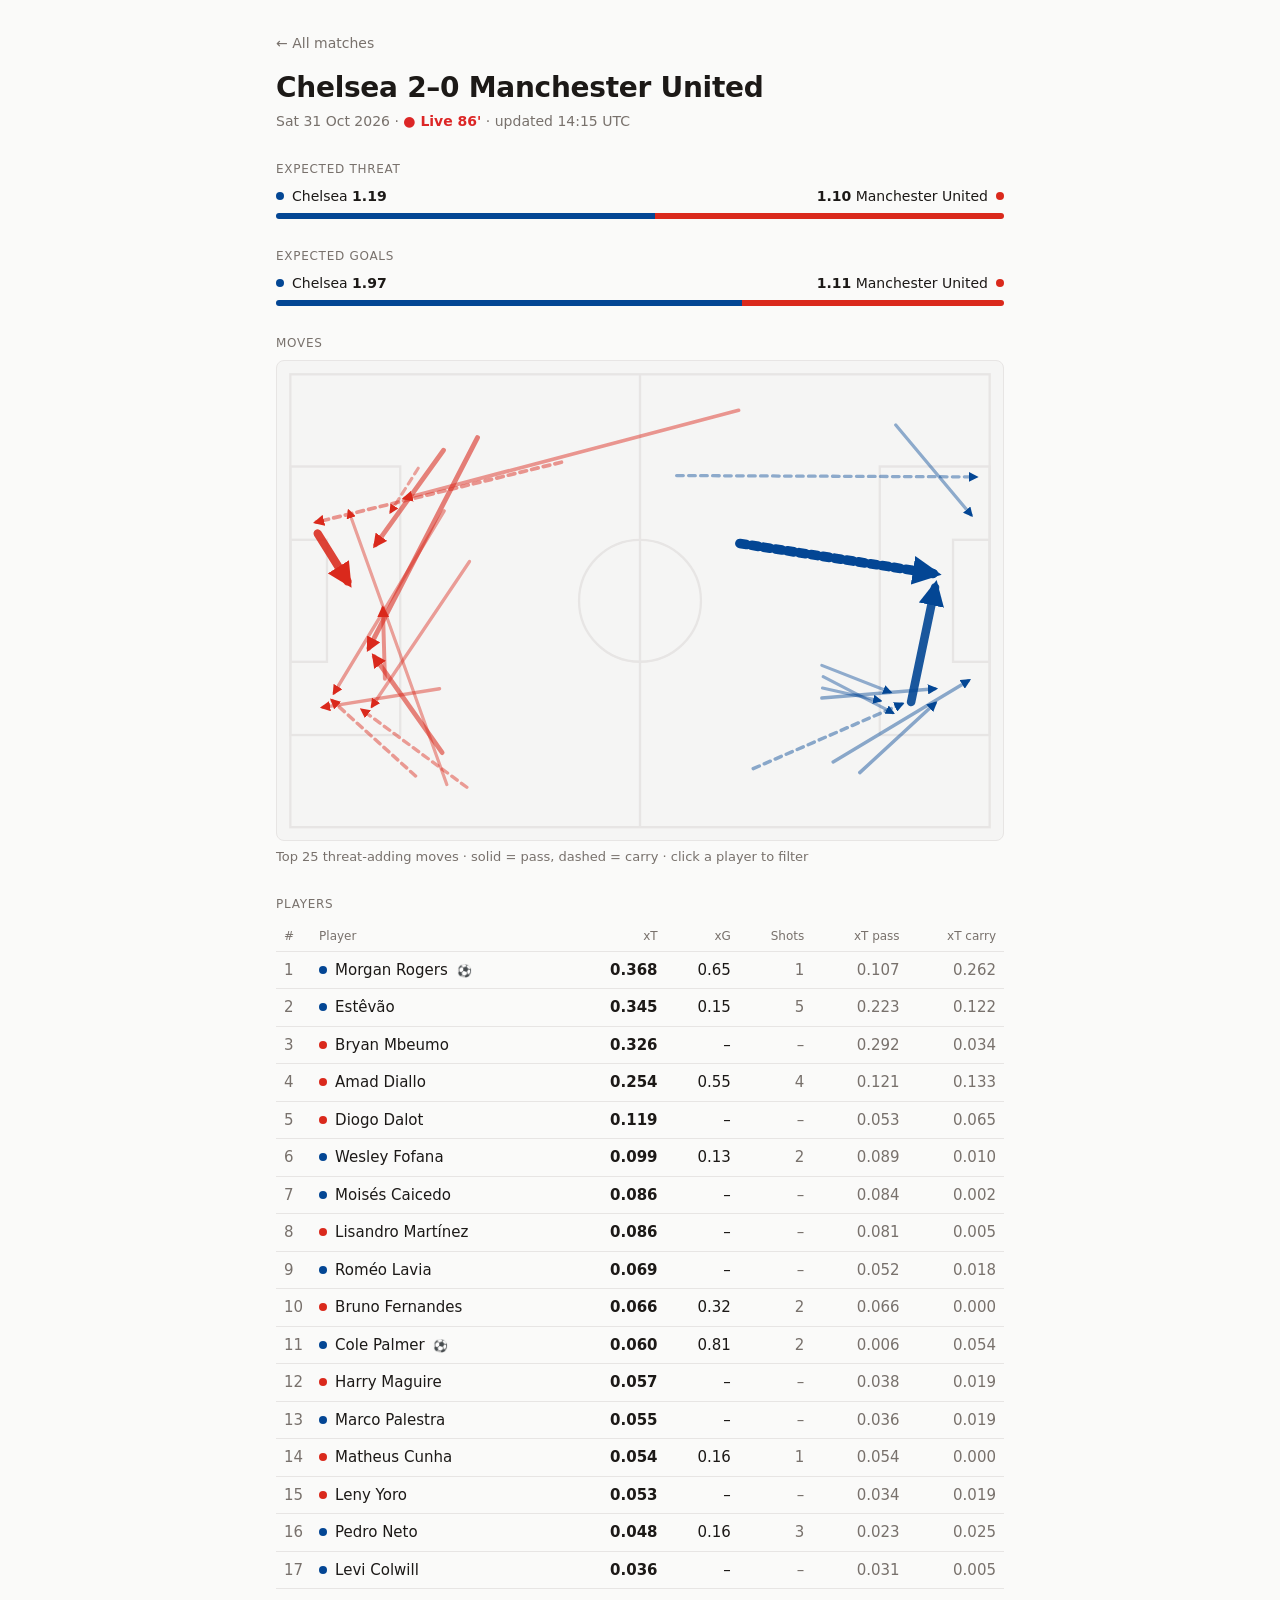
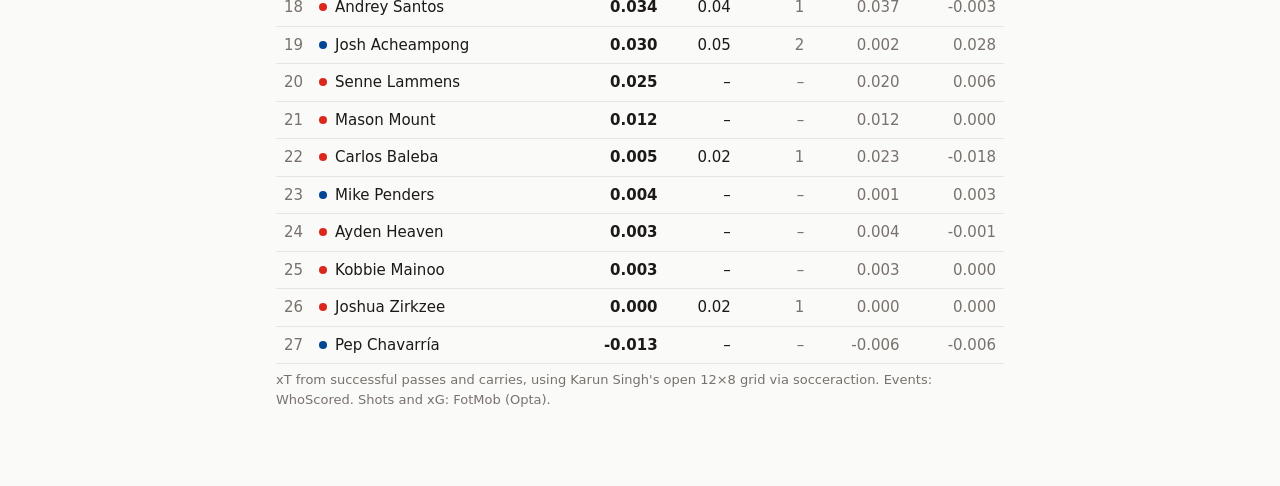
==== commit bbfabadb: "Update xT pages 2026-10-31 14:15" ====
--- a/docs/matches/1983629.html
+++ b/docs/matches/1983629.html
@@ -7,13 +7,13 @@
 <link rel="icon" href="../icon-192.png"><title>Chelsea v Manchester United · xT</title><link rel="stylesheet" href="../style.css"></head>
 <body><main style="--home:light-dark(#034694,#356BA9);--away:light-dark(#DA291C,#DA291C)"><a class="back" href="../index.html">← All matches</a>
 <h1>Chelsea <span class="score">2–0</span> Manchester United</h1>
-<p class="meta">Sat 31 Oct 2026 · <span class="live">● Live 75&#x27;</span> · updated 14:06 UTC</p>
+<p class="meta">Sat 31 Oct 2026 · <span class="live">● Live 86&#x27;</span> · updated 14:15 UTC</p>
 <div class="label">Expected threat</div>
-<div class="split"><span><span class="dot home"></span>Chelsea <b>1.13</b></span><span><b>1.07</b> Manchester United<span class="dot away" style="margin:0 0 0 8px"></span></span></div>
-<div class="bar"><span style="width:51%"></span><span style="width:49%"></span></div>
+<div class="split"><span><span class="dot home"></span>Chelsea <b>1.19</b></span><span><b>1.10</b> Manchester United<span class="dot away" style="margin:0 0 0 8px"></span></span></div>
+<div class="bar"><span style="width:52%"></span><span style="width:48%"></span></div>
 <div class="label">Expected goals</div>
-<div class="split"><span><span class="dot home"></span>Chelsea <b>1.85</b></span><span><b>1.09</b> Manchester United<span class="dot away" style="margin:0 0 0 8px"></span></span></div>
-<div class="bar"><span style="width:63%"></span><span style="width:37%"></span></div>
+<div class="split"><span><span class="dot home"></span>Chelsea <b>1.97</b></span><span><b>1.11</b> Manchester United<span class="dot away" style="margin:0 0 0 8px"></span></span></div>
+<div class="bar"><span style="width:64%"></span><span style="width:36%"></span></div>
 <div class="label">Moves</div>
 <svg class="pitch" viewBox="-2 -2 109 72" role="img" aria-label="Pitch with xT moves">
 <defs><marker id="tip-home" viewBox="0 0 10 10" refX="7" refY="5" markerWidth="3" markerHeight="3" orient="auto-start-reverse"><path d="M0,0L10,5L0,10z" fill="var(--home)"/></marker><marker id="tip-away" viewBox="0 0 10 10" refX="7" refY="5" markerWidth="3" markerHeight="3" orient="auto-start-reverse"><path d="M0,0L10,5L0,10z" fill="var(--away)"/></marker></defs>
@@ -24,9 +24,9 @@
 <div class="hint" id="hint"></div>
 <div class="label">Players</div>
 <table><thead><tr><th>#</th><th>Player</th><th>xT</th><th>xG</th><th>Shots</th><th class="hide-sm">xT pass</th><th class="hide-sm">xT carry</th></tr></thead>
-<tbody><tr data-player="Morgan Rogers"><td>1</td><td><span class="dot home"></span>Morgan Rogers <span class="goals" title="1 goal(s)">⚽</span></td><td><b>0.366</b></td><td>0.65</td><td class="num-muted">1</td><td class="hide-sm num-muted">0.104</td><td class="hide-sm num-muted">0.262</td></tr><tr data-player="Estêvão"><td>2</td><td><span class="dot home"></span>Estêvão</td><td><b>0.310</b></td><td>0.06</td><td class="num-muted">3</td><td class="hide-sm num-muted">0.188</td><td class="hide-sm num-muted">0.122</td></tr><tr data-player="Bryan Mbeumo"><td>3</td><td><span class="dot away"></span>Bryan Mbeumo</td><td><b>0.309</b></td><td>–</td><td class="num-muted">–</td><td class="hide-sm num-muted">0.294</td><td class="hide-sm num-muted">0.015</td></tr><tr data-player="Amad Diallo"><td>4</td><td><span class="dot away"></span>Amad Diallo</td><td><b>0.254</b></td><td>0.55</td><td class="num-muted">4</td><td class="hide-sm num-muted">0.121</td><td class="hide-sm num-muted">0.133</td></tr><tr data-player="Diogo Dalot"><td>5</td><td><span class="dot away"></span>Diogo Dalot</td><td><b>0.119</b></td><td>–</td><td class="num-muted">–</td><td class="hide-sm num-muted">0.053</td><td class="hide-sm num-muted">0.065</td></tr><tr data-player="Wesley Fofana"><td>6</td><td><span class="dot home"></span>Wesley Fofana</td><td><b>0.088</b></td><td>0.13</td><td class="num-muted">2</td><td class="hide-sm num-muted">0.079</td><td class="hide-sm num-muted">0.010</td></tr><tr data-player="Lisandro Martínez"><td>7</td><td><span class="dot away"></span>Lisandro Martínez</td><td><b>0.086</b></td><td>–</td><td class="num-muted">–</td><td class="hide-sm num-muted">0.081</td><td class="hide-sm num-muted">0.005</td></tr><tr data-player="Moisés Caicedo"><td>8</td><td><span class="dot home"></span>Moisés Caicedo</td><td><b>0.084</b></td><td>–</td><td class="num-muted">–</td><td class="hide-sm num-muted">0.082</td><td class="hide-sm num-muted">0.002</td></tr><tr data-player="Bruno Fernandes"><td>9</td><td><span class="dot away"></span>Bruno Fernandes</td><td><b>0.064</b></td><td>0.32</td><td class="num-muted">2</td><td class="hide-sm num-muted">0.064</td><td class="hide-sm num-muted">0.000</td></tr><tr data-player="Roméo Lavia"><td>10</td><td><span class="dot home"></span>Roméo Lavia</td><td><b>0.060</b></td><td>–</td><td class="num-muted">–</td><td class="hide-sm num-muted">0.043</td><td class="hide-sm num-muted">0.017</td></tr><tr data-player="Cole Palmer"><td>11</td><td><span class="dot home"></span>Cole Palmer <span class="goals" title="1 goal(s)">⚽</span></td><td><b>0.056</b></td><td>0.79</td><td class="num-muted">1</td><td class="hide-sm num-muted">0.029</td><td class="hide-sm num-muted">0.026</td></tr><tr data-player="Pedro Neto"><td>12</td><td><span class="dot home"></span>Pedro Neto</td><td><b>0.056</b></td><td>0.16</td><td class="num-muted">3</td><td class="hide-sm num-muted">0.031</td><td class="hide-sm num-muted">0.025</td></tr><tr data-player="Marco Palestra"><td>13</td><td><span class="dot home"></span>Marco Palestra</td><td><b>0.055</b></td><td>–</td><td class="num-muted">–</td><td class="hide-sm num-muted">0.036</td><td class="hide-sm num-muted">0.019</td></tr><tr data-player="Harry Maguire"><td>14</td><td><span class="dot away"></span>Harry Maguire</td><td><b>0.055</b></td><td>–</td><td class="num-muted">–</td><td class="hide-sm num-muted">0.035</td><td class="hide-sm num-muted">0.020</td></tr><tr data-player="Matheus Cunha"><td>15</td><td><span class="dot away"></span>Matheus Cunha</td><td><b>0.054</b></td><td>0.16</td><td class="num-muted">1</td><td class="hide-sm num-muted">0.054</td><td class="hide-sm num-muted">0.000</td></tr><tr data-player="Leny Yoro"><td>16</td><td><span class="dot away"></span>Leny Yoro</td><td><b>0.049</b></td><td>–</td><td class="num-muted">–</td><td class="hide-sm num-muted">0.022</td><td class="hide-sm num-muted">0.027</td></tr><tr data-player="Andrey Santos"><td>17</td><td><span class="dot away"></span>Andrey Santos</td><td><b>0.034</b></td><td>0.04</td><td class="num-muted">1</td><td class="hide-sm num-muted">0.037</td><td class="hide-sm num-muted">-0.003</td></tr><tr data-player="Levi Colwill"><td>18</td><td><span class="dot home"></span>Levi Colwill</td><td><b>0.029</b></td><td>–</td><td class="num-muted">–</td><td class="hide-sm num-muted">0.024</td><td class="hide-sm num-muted">0.005</td></tr><tr data-player="Senne Lammens"><td>19</td><td><span class="dot away"></span>Senne Lammens</td><td><b>0.025</b></td><td>–</td><td class="num-muted">–</td><td class="hide-sm num-muted">0.020</td><td class="hide-sm num-muted">0.006</td></tr><tr data-player="Josh Acheampong"><td>20</td><td><span class="dot home"></span>Josh Acheampong</td><td><b>0.024</b></td><td>0.05</td><td class="num-muted">2</td><td class="hide-sm num-muted">-0.003</td><td class="hide-sm num-muted">0.028</td></tr><tr data-player="Mason Mount"><td>21</td><td><span class="dot away"></span>Mason Mount</td><td><b>0.009</b></td><td>–</td><td class="num-muted">–</td><td class="hide-sm num-muted">0.009</td><td class="hide-sm num-muted">0.000</td></tr><tr data-player="Carlos Baleba"><td>22</td><td><span class="dot away"></span>Carlos Baleba</td><td><b>0.005</b></td><td>0.02</td><td class="num-muted">1</td><td class="hide-sm num-muted">0.023</td><td class="hide-sm num-muted">-0.018</td></tr><tr data-player="Ayden Heaven"><td>23</td><td><span class="dot away"></span>Ayden Heaven</td><td><b>0.003</b></td><td>–</td><td class="num-muted">–</td><td class="hide-sm num-muted">0.004</td><td class="hide-sm num-muted">-0.001</td></tr><tr data-player="Kobbie Mainoo"><td>24</td><td><span class="dot away"></span>Kobbie Mainoo</td><td><b>0.002</b></td><td>–</td><td class="num-muted">–</td><td class="hide-sm num-muted">0.002</td><td class="hide-sm num-muted">0.000</td></tr><tr data-player="Mike Penders"><td>25</td><td><span class="dot home"></span>Mike Penders</td><td><b>0.001</b></td><td>–</td><td class="num-muted">–</td><td class="hide-sm num-muted">-0.003</td><td class="hide-sm num-muted">0.003</td></tr></tbody></table>
+<tbody><tr data-player="Morgan Rogers"><td>1</td><td><span class="dot home"></span>Morgan Rogers <span class="goals" title="1 goal(s)">⚽</span></td><td><b>0.368</b></td><td>0.65</td><td class="num-muted">1</td><td class="hide-sm num-muted">0.107</td><td class="hide-sm num-muted">0.262</td></tr><tr data-player="Estêvão"><td>2</td><td><span class="dot home"></span>Estêvão</td><td><b>0.345</b></td><td>0.15</td><td class="num-muted">5</td><td class="hide-sm num-muted">0.223</td><td class="hide-sm num-muted">0.122</td></tr><tr data-player="Bryan Mbeumo"><td>3</td><td><span class="dot away"></span>Bryan Mbeumo</td><td><b>0.326</b></td><td>–</td><td class="num-muted">–</td><td class="hide-sm num-muted">0.292</td><td class="hide-sm num-muted">0.034</td></tr><tr data-player="Amad Diallo"><td>4</td><td><span class="dot away"></span>Amad Diallo</td><td><b>0.254</b></td><td>0.55</td><td class="num-muted">4</td><td class="hide-sm num-muted">0.121</td><td class="hide-sm num-muted">0.133</td></tr><tr data-player="Diogo Dalot"><td>5</td><td><span class="dot away"></span>Diogo Dalot</td><td><b>0.119</b></td><td>–</td><td class="num-muted">–</td><td class="hide-sm num-muted">0.053</td><td class="hide-sm num-muted">0.065</td></tr><tr data-player="Wesley Fofana"><td>6</td><td><span class="dot home"></span>Wesley Fofana</td><td><b>0.099</b></td><td>0.13</td><td class="num-muted">2</td><td class="hide-sm num-muted">0.089</td><td class="hide-sm num-muted">0.010</td></tr><tr data-player="Moisés Caicedo"><td>7</td><td><span class="dot home"></span>Moisés Caicedo</td><td><b>0.086</b></td><td>–</td><td class="num-muted">–</td><td class="hide-sm num-muted">0.084</td><td class="hide-sm num-muted">0.002</td></tr><tr data-player="Lisandro Martínez"><td>8</td><td><span class="dot away"></span>Lisandro Martínez</td><td><b>0.086</b></td><td>–</td><td class="num-muted">–</td><td class="hide-sm num-muted">0.081</td><td class="hide-sm num-muted">0.005</td></tr><tr data-player="Roméo Lavia"><td>9</td><td><span class="dot home"></span>Roméo Lavia</td><td><b>0.069</b></td><td>–</td><td class="num-muted">–</td><td class="hide-sm num-muted">0.052</td><td class="hide-sm num-muted">0.018</td></tr><tr data-player="Bruno Fernandes"><td>10</td><td><span class="dot away"></span>Bruno Fernandes</td><td><b>0.066</b></td><td>0.32</td><td class="num-muted">2</td><td class="hide-sm num-muted">0.066</td><td class="hide-sm num-muted">0.000</td></tr><tr data-player="Cole Palmer"><td>11</td><td><span class="dot home"></span>Cole Palmer <span class="goals" title="1 goal(s)">⚽</span></td><td><b>0.060</b></td><td>0.81</td><td class="num-muted">2</td><td class="hide-sm num-muted">0.006</td><td class="hide-sm num-muted">0.054</td></tr><tr data-player="Harry Maguire"><td>12</td><td><span class="dot away"></span>Harry Maguire</td><td><b>0.057</b></td><td>–</td><td class="num-muted">–</td><td class="hide-sm num-muted">0.038</td><td class="hide-sm num-muted">0.019</td></tr><tr data-player="Marco Palestra"><td>13</td><td><span class="dot home"></span>Marco Palestra</td><td><b>0.055</b></td><td>–</td><td class="num-muted">–</td><td class="hide-sm num-muted">0.036</td><td class="hide-sm num-muted">0.019</td></tr><tr data-player="Matheus Cunha"><td>14</td><td><span class="dot away"></span>Matheus Cunha</td><td><b>0.054</b></td><td>0.16</td><td class="num-muted">1</td><td class="hide-sm num-muted">0.054</td><td class="hide-sm num-muted">0.000</td></tr><tr data-player="Leny Yoro"><td>15</td><td><span class="dot away"></span>Leny Yoro</td><td><b>0.053</b></td><td>–</td><td class="num-muted">–</td><td class="hide-sm num-muted">0.034</td><td class="hide-sm num-muted">0.019</td></tr><tr data-player="Pedro Neto"><td>16</td><td><span class="dot home"></span>Pedro Neto</td><td><b>0.048</b></td><td>0.16</td><td class="num-muted">3</td><td class="hide-sm num-muted">0.023</td><td class="hide-sm num-muted">0.025</td></tr><tr data-player="Levi Colwill"><td>17</td><td><span class="dot home"></span>Levi Colwill</td><td><b>0.036</b></td><td>–</td><td class="num-muted">–</td><td class="hide-sm num-muted">0.031</td><td class="hide-sm num-muted">0.005</td></tr><tr data-player="Andrey Santos"><td>18</td><td><span class="dot away"></span>Andrey Santos</td><td><b>0.034</b></td><td>0.04</td><td class="num-muted">1</td><td class="hide-sm num-muted">0.037</td><td class="hide-sm num-muted">-0.003</td></tr><tr data-player="Josh Acheampong"><td>19</td><td><span class="dot home"></span>Josh Acheampong</td><td><b>0.030</b></td><td>0.05</td><td class="num-muted">2</td><td class="hide-sm num-muted">0.002</td><td class="hide-sm num-muted">0.028</td></tr><tr data-player="Senne Lammens"><td>20</td><td><span class="dot away"></span>Senne Lammens</td><td><b>0.025</b></td><td>–</td><td class="num-muted">–</td><td class="hide-sm num-muted">0.020</td><td class="hide-sm num-muted">0.006</td></tr><tr data-player="Mason Mount"><td>21</td><td><span class="dot away"></span>Mason Mount</td><td><b>0.012</b></td><td>–</td><td class="num-muted">–</td><td class="hide-sm num-muted">0.012</td><td class="hide-sm num-muted">0.000</td></tr><tr data-player="Carlos Baleba"><td>22</td><td><span class="dot away"></span>Carlos Baleba</td><td><b>0.005</b></td><td>0.02</td><td class="num-muted">1</td><td class="hide-sm num-muted">0.023</td><td class="hide-sm num-muted">-0.018</td></tr><tr data-player="Mike Penders"><td>23</td><td><span class="dot home"></span>Mike Penders</td><td><b>0.004</b></td><td>–</td><td class="num-muted">–</td><td class="hide-sm num-muted">0.001</td><td class="hide-sm num-muted">0.003</td></tr><tr data-player="Ayden Heaven"><td>24</td><td><span class="dot away"></span>Ayden Heaven</td><td><b>0.003</b></td><td>–</td><td class="num-muted">–</td><td class="hide-sm num-muted">0.004</td><td class="hide-sm num-muted">-0.001</td></tr><tr data-player="Kobbie Mainoo"><td>25</td><td><span class="dot away"></span>Kobbie Mainoo</td><td><b>0.003</b></td><td>–</td><td class="num-muted">–</td><td class="hide-sm num-muted">0.003</td><td class="hide-sm num-muted">0.000</td></tr><tr data-player="Joshua Zirkzee"><td>26</td><td><span class="dot away"></span>Joshua Zirkzee</td><td><b>0.000</b></td><td>0.02</td><td class="num-muted">1</td><td class="hide-sm num-muted">0.000</td><td class="hide-sm num-muted">0.000</td></tr><tr data-player="Pep Chavarría"><td>27</td><td><span class="dot home"></span>Pep Chavarría</td><td><b>-0.013</b></td><td>–</td><td class="num-muted">–</td><td class="hide-sm num-muted">-0.006</td><td class="hide-sm num-muted">-0.006</td></tr></tbody></table>
 <p class="hint">xT from successful passes and carries, using Karun Singh's open 12×8 grid via socceraction. Events: WhoScored. Shots and xG: FotMob (Opta).</p>
-<script type="application/json" id="data">[{"player": "Senne Lammens", "side": "away", "kind": "pass", "minute": 1, "xt": 0.0128, "x0": 29.1, "y0": 32.1, "x1": 76.4, "y1": 50.4}, {"player": "Diogo Dalot", "side": "away", "kind": "carry", "minute": 1, "xt": 0.0012, "x0": 40.8, "y0": 50.6, "x1": 47.2, "y1": 51.2}, {"player": "Bruno Fernandes", "side": "away", "kind": "pass", "minute": 1, "xt": 0.0026, "x0": 45.6, "y0": 44.1, "x1": 53.8, "y1": 47.7}, {"player": "Est\u00eav\u00e3o", "side": "home", "kind": "carry", "minute": 1, "xt": 0.0025, "x0": 57.2, "y0": 19.8, "x1": 64.2, "y1": 21.8}, {"player": "Matheus Cunha", "side": "away", "kind": "pass", "minute": 1, "xt": 0.0006, "x0": 45.6, "y0": 45.7, "x1": 44.1, "y1": 42.0}, {"player": "Matheus Cunha", "side": "away", "kind": "pass", "minute": 1, "xt": 0.0039, "x0": 51.2, "y0": 31.9, "x1": 61.5, "y1": 15.3}, {"player": "Amad Diallo", "side": "away", "kind": "pass", "minute": 1, "xt": 0.0161, "x0": 69.9, "y0": 9.0, "x1": 90.5, "y1": 5.8}, {"player": "Leny Yoro", "side": "away", "kind": "pass", "minute": 1, "xt": 0.0066, "x0": 64.5, "y0": 5.2, "x1": 70.1, "y1": 11.2}, {"player": "Leny Yoro", "side": "away", "kind": "pass", "minute": 1, "xt": 0.0027, "x0": 58.5, "y0": 5.2, "x1": 69.7, "y1": 2.4}, {"player": "Matheus Cunha", "side": "away", "kind": "carry", "minute": 1, "xt": 0.0038, "x0": 69.7, "y0": 2.4, "x1": 73.4, "y1": 3.4}, {"player": "Matheus Cunha", "side": "away", "kind": "pass", "minute": 1, "xt": 0.0028, "x0": 73.4, "y0": 3.4, "x1": 77.5, "y1": 10.3}, {"player": "Josh Acheampong", "side": "home", "kind": "pass", "minute": 1, "xt": 0.001, "x0": 24.2, "y0": 5.8, "x1": 22.5, "y1": 13.2}, {"player": "Carlos Baleba", "side": "away", "kind": "pass", "minute": 2, "xt": 0.0038, "x0": 65.6, "y0": 60.1, "x1": 77.1, "y1": 59.9}, {"player": "Josh Acheampong", "side": "home", "kind": "pass", "minute": 2, "xt": 0.002, "x0": 16.5, "y0": 8.4, "x1": 15.6, "y1": 20.5}, {"player": "Marco Palestra", "side": "home", "kind": "pass", "minute": 2, "xt": 0.0016, "x0": 24.2, "y0": 59.8, "x1": 24.4, "y1": 45.0}, {"player": "Mois\u00e9s Caicedo", "side": "home", "kind": "pass", "minute": 2, "xt": 0.0002, "x0": 24.4, "y0": 44.8, "x1": 23.1, "y1": 27.5}, {"player": "Wesley Fofana", "side": "home", "kind": "carry", "minute": 2, "xt": 0.002, "x0": 23.1, "y0": 27.5, "x1": 36.0, "y1": 12.6}, {"player": "Wesley Fofana", "side": "home", "kind": "pass", "minute": 2, "xt": 0.0026, "x0": 36.0, "y0": 12.6, "x1": 54.6, "y1": 5.6}, {"player": "Andrey Santos", "side": "away", "kind": "pass", "minute": 2, "xt": 0.0025, "x0": 61.4, "y0": 57.6, "x1": 74.0, "y1": 64.1}, {"player": "Bruno Fernandes", "side": "away", "kind": "pass", "minute": 2, "xt": 0.0028, "x0": 72.9, "y0": 63.2, "x1": 74.0, "y1": 57.4}, {"player": "Diogo Dalot", "side": "away", "kind": "carry", "minute": 2, "xt": 0.0101, "x0": 64.8, "y0": 63.2, "x1": 80.2, "y1": 63.5}, {"player": "Wesley Fofana", "side": "home", "kind": "pass", "minute": 2, "xt": 0.0019, "x0": 21.3, "y0": 14.3, "x1": 30.8, "y1": 36.4}, {"player": "Levi Colwill", "side": "home", "kind": "pass", "minute": 2, "xt": 0.0013, "x0": 22.4, "y0": 46.2, "x1": 26.5, "y1": 30.5}, {"player": "Cole Palmer", "side": "home", "kind": "pass", "minute": 2, "xt": 0.0007, "x0": 34.8, "y0": 16.2, "x1": 40.6, "y1": 2.0}, {"player": "Josh Acheampong", "side": "home", "kind": "pass", "minute": 3, "xt": 0.0009, "x0": 41.2, "y0": 2.0, "x1": 37.5, "y1": 9.0}, {"player": "Wesley Fofana", "side": "home", "kind": "carry", "minute": 3, "xt": 0.0005, "x0": 41.9, "y0": 15.4, "x1": 40.2, "y1": 19.0}, {"player": "Levi Colwill", "side": "home", "kind": "pass", "minute": 3, "xt": 0.0001, "x0": 37.3, "y0": 35.0, "x1": 39.3, "y1": 49.2}, {"player": "Mois\u00e9s Caicedo", "side": "home", "kind": "pass", "minute": 4, "xt": 0.0004, "x0": 25.8, "y0": 51.6, "x1": 29.4, "y1": 64.1}, {"player": "Mike Penders", "side": "home", "kind": "pass", "minute": 4, "xt": 0.0008, "x0": 7.7, "y0": 36.9, "x1": 20.6, "y1": 36.4}, {"player": "Mois\u00e9s Caicedo", "side": "home", "kind": "carry", "minute": 4, "xt": 0.0012, "x0": 20.6, "y0": 36.4, "x1": 28.8, "y1": 31.0}, {"player": "Wesley Fofana", "side": "home", "kind": "pass", "minute": 4, "xt": 0.002, "x0": 12.7, "y0": 16.5, "x1": 10.8, "y1": 35.4}, {"player": "Rom\u00e9o Lavia", "side": "home", "kind": "pass", "minute": 4, "xt": 0.0002, "x0": 21.1, "y0": 44.0, "x1": 24.3, "y1": 35.0}, {"player": "Levi Colwill", "side": "home", "kind": "carry", "minute": 4, "xt": 0.0012, "x0": 24.3, "y0": 35.0, "x1": 29.6, "y1": 33.2}, {"player": "Cole Palmer", "side": "home", "kind": "pass", "minute": 4, "xt": 0.0014, "x0": 34.8, "y0": 28.4, "x1": 36.5, "y1": 18.8}, {"player": "Harry Maguire", "side": "away", "kind": "pass", "minute": 5, "xt": 0.0016, "x0": 30.1, "y0": 23.9, "x1": 35.1, "y1": 24.5}, {"player": "Est\u00eav\u00e3o", "side": "home", "kind": "pass", "minute": 5, "xt": 0.0042, "x0": 69.1, "y0": 42.2, "x1": 72.6, "y1": 48.4}, {"player": "Morgan Rogers", "side": "home", "kind": "pass", "minute": 5, "xt": 0.0107, "x0": 76.2, "y0": 49.2, "x1": 95.0, "y1": 62.8}, {"player": "Morgan Rogers", "side": "home", "kind": "pass", "minute": 5, "xt": 0.0296, "x0": 90.9, "y0": 60.4, "x1": 102.2, "y1": 46.9}, {"player": "Mois\u00e9s Caicedo", "side": "home", "kind": "pass", "minute": 5, "xt": 0.0113, "x0": 72.0, "y0": 31.6, "x1": 79.5, "y1": 26.7}, {"player": "Cole Palmer", "side": "home", "kind": "pass", "minute": 5, "xt": 0.0003, "x0": 78.0, "y0": 25.6, "x1": 70.9, "y1": 21.2}, {"player": "Rom\u00e9o Lavia", "side": "home", "kind": "pass", "minute": 5, "xt": 0.0034, "x0": 71.0, "y0": 21.2, "x1": 82.7, "y1": 3.9}, {"player": "Cole Palmer", "side": "home", "kind": "pass", "minute": 5, "xt": 0.0029, "x0": 75.0, "y0": 8.0, "x1": 70.1, "y1": 17.1}, {"player": "Amad Diallo", "side": "away", "kind": "pass", "minute": 6, "xt": 0.001, "x0": 14.5, "y0": 3.1, "x1": 9.9, "y1": 16.9}, {"player": "Harry Maguire", "side": "away", "kind": "carry", "minute": 6, "xt": 0.0012, "x0": 9.9, "y0": 16.9, "x1": 21.9, "y1": 23.7}, {"player": "Diogo Dalot", "side": "away", "kind": "pass", "minute": 6, "xt": 0.0015, "x0": 29.4, "y0": 63.2, "x1": 37.8, "y1": 64.0}, {"player": "Bruno Fernandes", "side": "away", "kind": "pass", "minute": 6, "xt": 0.0009, "x0": 37.8, "y0": 64.0, "x1": 35.4, "y1": 59.1}, {"player": "Rom\u00e9o Lavia", "side": "home", "kind": "carry", "minute": 6, "xt": 0.0013, "x0": 69.4, "y0": 7.3, "x1": 69.0, "y1": 16.7}, {"player": "Carlos Baleba", "side": "away", "kind": "pass", "minute": 6, "xt": 0.0016, "x0": 31.6, "y0": 51.6, "x1": 35.6, "y1": 51.4}, {"player": "Bruno Fernandes", "side": "away", "kind": "carry", "minute": 6, "xt": 0.0005, "x0": 35.6, "y0": 51.3, "x1": 40.5, "y1": 49.0}, {"player": "Harry Maguire", "side": "away", "kind": "pass", "minute": 6, "xt": 0.0044, "x0": 45.5, "y0": 24.3, "x1": 62.2, "y1": 14.8}, {"player": "Matheus Cunha", "side": "away", "kind": "pass", "minute": 7, "xt": 0.0089, "x0": 67.0, "y0": 14.6, "x1": 82.0, "y1": 3.1}, {"player": "Amad Diallo", "side": "away", "kind": "carry", "minute": 7, "xt": 0.002, "x0": 82.0, "y0": 3.1, "x1": 82.0, "y1": 11.4}, {"player": "Amad Diallo", "side": "away", "kind": "pass", "minute": 7, "xt": 0.0785, "x0": 82.0, "y0": 11.4, "x1": 92.2, "y1": 25.6}, {"player": "Mike Penders", "side": "home", "kind": "pass", "minute": 7, "xt": 0.0018, "x0": 12.7, "y0": 36.2, "x1": 37.4, "y1": 36.6}, {"player": "Morgan Rogers", "side": "home", "kind": "carry", "minute": 7, "xt": 0.0022, "x0": 37.4, "y0": 36.6, "x1": 49.2, "y1": 36.7}, {"player": "Josh Acheampong", "side": "home", "kind": "pass", "minute": 7, "xt": 0.0002, "x0": 45.9, "y0": 7.8, "x1": 35.9, "y1": 21.1}, {"player": "Wesley Fofana", "side": "home", "kind": "pass", "minute": 7, "xt": 0.0022, "x0": 39.2, "y0": 29.2, "x1": 50.3, "y1": 31.6}, {"player": "Senne Lammens", "side": "away", "kind": "pass", "minute": 8, "xt": 0.0004, "x0": 13.4, "y0": 33.9, "x1": 41.7, "y1": 62.8}, {"player": "Andrey Santos", "side": "away", "kind": "carry", "minute": 8, "xt": 0.0009, "x0": 43.7, "y0": 60.5, "x1": 38.8, "y1": 58.8}, {"player": "Andrey Santos", "side": "away", "kind": "pass", "minute": 8, "xt": 0.0003, "x0": 38.8, "y0": 58.8, "x1": 47.4, "y1": 61.2}, {"player": "Diogo Dalot", "side": "away", "kind": "pass", "minute": 8, "xt": 0.0012, "x0": 39.3, "y0": 64.3, "x1": 44.7, "y1": 65.7}, {"player": "Marco Palestra", "side": "home", "kind": "carry", "minute": 8, "xt": 0.0022, "x0": 42.0, "y0": 45.4, "x1": 46.9, "y1": 31.6}, {"player": "Marco Palestra", "side": "home", "kind": "pass", "minute": 8, "xt": 0.002, "x0": 46.9, "y0": 31.6, "x1": 53.8, "y1": 17.2}, {"player": "Cole Palmer", "side": "home", "kind": "carry", "minute": 8, "xt": 0.0117, "x0": 53.8, "y0": 17.2, "x1": 80.1, "y1": 17.8}, {"player": "Senne Lammens", "side": "away", "kind": "pass", "minute": 9, "xt": 0.0014, "x0": 4.3, "y0": 31.9, "x1": 17.0, "y1": 30.5}, {"player": "Lisandro Mart\u00ednez", "side": "away", "kind": "pass", "minute": 9, "xt": 0.0042, "x0": 24.9, "y0": 60.2, "x1": 41.9, "y1": 50.7}, {"player": "Matheus Cunha", "side": "away", "kind": "carry", "minute": 9, "xt": 0.0036, "x0": 46.0, "y0": 60.5, "x1": 56.4, "y1": 58.5}, {"player": "Matheus Cunha", "side": "away", "kind": "pass", "minute": 9, "xt": 0.0051, "x0": 56.4, "y0": 58.5, "x1": 78.5, "y1": 62.0}, {"player": "Diogo Dalot", "side": "away", "kind": "carry", "minute": 9, "xt": 0.0337, "x0": 78.5, "y0": 62.0, "x1": 94.2, "y1": 50.4}, {"player": "Matheus Cunha", "side": "away", "kind": "pass", "minute": 9, "xt": 0.0531, "x0": 90.8, "y0": 45.7, "x1": 91.1, "y1": 35.2}, {"player": "Harry Maguire", "side": "away", "kind": "carry", "minute": 10, "xt": 0.0063, "x0": 71.8, "y0": 5.2, "x1": 78.9, "y1": 6.0}, {"player": "Rom\u00e9o Lavia", "side": "home", "kind": "carry", "minute": 10, "xt": 0.0004, "x0": 25.5, "y0": 53.5, "x1": 13.2, "y1": 43.8}, {"player": "Rom\u00e9o Lavia", "side": "home", "kind": "pass", "minute": 10, "xt": 0.0002, "x0": 13.2, "y0": 43.8, "x1": 21.2, "y1": 18.0}, {"player": "Josh Acheampong", "side": "home", "kind": "carry", "minute": 10, "xt": 0.0012, "x0": 21.2, "y0": 18.0, "x1": 37.1, "y1": 6.3}, {"player": "Josh Acheampong", "side": "home", "kind": "pass", "minute": 10, "xt": 0.0012, "x0": 37.1, "y0": 6.3, "x1": 44.6, "y1": 1.6}, {"player": "Wesley Fofana", "side": "home", "kind": "carry", "minute": 10, "xt": 0.0006, "x0": 21.0, "y0": 15.8, "x1": 25.4, "y1": 21.0}, {"player": "Wesley Fofana", "side": "home", "kind": "pass", "minute": 10, "xt": 0.0002, "x0": 25.4, "y0": 21.0, "x1": 26.1, "y1": 38.2}, {"player": "Levi Colwill", "side": "home", "kind": "carry", "minute": 10, "xt": 0.0012, "x0": 26.1, "y0": 38.2, "x1": 28.6, "y1": 27.6}, {"player": "Wesley Fofana", "side": "home", "kind": "carry", "minute": 10, "xt": 0.0017, "x0": 26.1, "y0": 16.5, "x1": 27.2, "y1": 20.7}, {"player": "Wesley Fofana", "side": "home", "kind": "pass", "minute": 10, "xt": 0.0002, "x0": 27.2, "y0": 20.7, "x1": 26.6, "y1": 39.6}, {"player": "Harry Maguire", "side": "away", "kind": "pass", "minute": 11, "xt": 0.0053, "x0": 40.4, "y0": 10.4, "x1": 66.4, "y1": 3.4}, {"player": "Marco Palestra", "side": "home", "kind": "carry", "minute": 11, "xt": 0.0008, "x0": 31.8, "y0": 63.5, "x1": 31.6, "y1": 59.0}, {"player": "Marco Palestra", "side": "home", "kind": "pass", "minute": 11, "xt": 0.0007, "x0": 31.6, "y0": 59.0, "x1": 32.2, "y1": 30.7}, {"player": "Wesley Fofana", "side": "home", "kind": "pass", "minute": 11, "xt": 0.0002, "x0": 34.8, "y0": 21.2, "x1": 42.4, "y1": 7.0}, {"player": "Josh Acheampong", "side": "home", "kind": "pass", "minute": 11, "xt": 0.0035, "x0": 42.7, "y0": 6.6, "x1": 55.4, "y1": 0.8}, {"player": "Wesley Fofana", "side": "home", "kind": "carry", "minute": 11, "xt": 0.0005, "x0": 41.8, "y0": 14.6, "x1": 40.5, "y1": 18.0}, {"player": "Levi Colwill", "side": "home", "kind": "carry", "minute": 11, "xt": 0.0001, "x0": 39.2, "y0": 40.3, "x1": 42.7, "y1": 43.0}, {"player": "Wesley Fofana", "side": "home", "kind": "pass", "minute": 11, "xt": 0.0022, "x0": 39.4, "y0": 30.4, "x1": 46.0, "y1": 33.0}, {"player": "Rom\u00e9o Lavia", "side": "home", "kind": "pass", "minute": 11, "xt": 0.0026, "x0": 45.8, "y0": 32.8, "x1": 64.7, "y1": 0.7}, {"player": "Est\u00eav\u00e3o", "side": "home", "kind": "carry", "minute": 11, "xt": 0.0121, "x0": 64.7, "y0": 0.7, "x1": 82.5, "y1": 10.5}, {"player": "Amad Diallo", "side": "away", "kind": "carry", "minute": 12, "xt": 0.005, "x0": 48.6, "y0": 4.4, "x1": 63.2, "y1": 3.4}, {"player": "Carlos Baleba", "side": "away", "kind": "pass", "minute": 12, "xt": 0.0018, "x0": 57.2, "y0": 30.7, "x1": 67.1, "y1": 57.3}, {"player": "Andrey Santos", "side": "away", "kind": "pass", "minute": 12, "xt": 0.002, "x0": 48.0, "y0": 37.1, "x1": 57.8, "y1": 31.1}, {"player": "Andrey Santos", "side": "away", "kind": "pass", "minute": 12, "xt": 0.0031, "x0": 56.6, "y0": 32.3, "x1": 65.8, "y1": 26.0}, {"player": "Morgan Rogers", "side": "home", "kind": "carry", "minute": 12, "xt": 0.0022, "x0": 37.8, "y0": 39.2, "x1": 48.8, "y1": 39.4}, {"player": "Levi Colwill", "side": "home", "kind": "pass", "minute": 12, "xt": 0.0006, "x0": 55.5, "y0": 27.9, "x1": 68.8, "y1": 3.9}, {"player": "Cole Palmer", "side": "home", "kind": "pass", "minute": 13, "xt": 0.0101, "x0": 69.9, "y0": 3.3, "x1": 79.6, "y1": 1.3}, {"player": "Wesley Fofana", "side": "home", "kind": "pass", "minute": 13, "xt": 0.0013, "x0": 61.0, "y0": 13.8, "x1": 66.7, "y1": 4.7}, {"player": "Cole Palmer", "side": "home", "kind": "pass", "minute": 13, "xt": 0.0101, "x0": 66.7, "y0": 4.7, "x1": 78.9, "y1": 1.6}, {"player": "Lisandro Mart\u00ednez", "side": "away", "kind": "pass", "minute": 13, "xt": 0.0013, "x0": 21.7, "y0": 44.9, "x1": 31.6, "y1": 40.7}, {"player": "Diogo Dalot", "side": "away", "kind": "pass", "minute": 13, "xt": 0.0036, "x0": 49.8, "y0": 60.7, "x1": 56.5, "y1": 54.7}, {"player": "Leny Yoro", "side": "away", "kind": "pass", "minute": 14, "xt": 0.0004, "x0": 47.7, "y0": 18.2, "x1": 58.3, "y1": 3.4}, {"player": "Amad Diallo", "side": "away", "kind": "pass", "minute": 14, "xt": 0.0065, "x0": 58.3, "y0": 3.4, "x1": 78.4, "y1": 4.8}, {"player": "Leny Yoro", "side": "away", "kind": "carry", "minute": 14, "xt": 0.0194, "x0": 78.4, "y0": 4.8, "x1": 96.0, "y1": 10.7}, {"player": "Rom\u00e9o Lavia", "side": "home", "kind": "carry", "minute": 15, "xt": 0.0013, "x0": 34.5, "y0": 32.7, "x1": 36.2, "y1": 35.4}, {"player": "Rom\u00e9o Lavia", "side": "home", "kind": "pass", "minute": 15, "xt": 0.0035, "x0": 36.2, "y0": 35.4, "x1": 60.8, "y1": 54.4}, {"player": "Est\u00eav\u00e3o", "side": "home", "kind": "carry", "minute": 15, "xt": 0.0124, "x0": 60.8, "y0": 54.4, "x1": 79.4, "y1": 42.6}, {"player": "Morgan Rogers", "side": "home", "kind": "pass", "minute": 15, "xt": 0.0264, "x0": 80.0, "y0": 22.6, "x1": 90.4, "y1": 17.2}, {"player": "Josh Acheampong", "side": "home", "kind": "carry", "minute": 16, "xt": 0.0013, "x0": 23.7, "y0": 1.4, "x1": 32.5, "y1": 3.0}, {"player": "Lisandro Mart\u00ednez", "side": "away", "kind": "carry", "minute": 16, "xt": 0.0023, "x0": 46.1, "y0": 61.4, "x1": 56.0, "y1": 65.4}, {"player": "Lisandro Mart\u00ednez", "side": "away", "kind": "pass", "minute": 16, "xt": 0.0065, "x0": 56.0, "y0": 65.4, "x1": 74.2, "y1": 65.4}, {"player": "Andrey Santos", "side": "away", "kind": "pass", "minute": 16, "xt": 0.0032, "x0": 59.3, "y0": 55.8, "x1": 63.4, "y1": 45.2}, {"player": "Carlos Baleba", "side": "away", "kind": "carry", "minute": 16, "xt": 0.0006, "x0": 63.5, "y0": 42.6, "x1": 62.5, "y1": 33.8}, {"player": "Carlos Baleba", "side": "away", "kind": "pass", "minute": 16, "xt": 0.0013, "x0": 62.5, "y0": 33.8, "x1": 70.6, "y1": 5.8}, {"player": "Harry Maguire", "side": "away", "kind": "pass", "minute": 16, "xt": 0.0048, "x0": 63.0, "y0": 19.0, "x1": 70.1, "y1": 20.3}, {"player": "Morgan Rogers", "side": "home", "kind": "carry", "minute": 16, "xt": 0.01, "x0": 48.4, "y0": 52.4, "x1": 76.6, "y1": 41.5}, {"player": "Diogo Dalot", "side": "away", "kind": "pass", "minute": 17, "xt": 0.001, "x0": 28.0, "y0": 45.3, "x1": 40.1, "y1": 52.7}, {"player": "Est\u00eav\u00e3o", "side": "home", "kind": "carry", "minute": 17, "xt": 0.0101, "x0": 66.5, "y0": 7.2, "x1": 83.1, "y1": 1.7}, {"player": "Est\u00eav\u00e3o", "side": "home", "kind": "carry", "minute": 17, "xt": 0.0073, "x0": 83.1, "y0": 1.7, "x1": 90.0, "y1": 5.4}, {"player": "Rom\u00e9o Lavia", "side": "home", "kind": "pass", "minute": 17, "xt": 0.0013, "x0": 67.9, "y0": 16.9, "x1": 69.6, "y1": 31.0}, {"player": "Mois\u00e9s Caicedo", "side": "home", "kind": "pass", "minute": 17, "xt": 0.0076, "x0": 69.8, "y0": 31.1, "x1": 83.9, "y1": 61.3}, {"player": "Marco Palestra", "side": "home", "kind": "carry", "minute": 17, "xt": 0.0131, "x0": 83.9, "y0": 61.3, "x1": 90.9, "y1": 54.8}, {"player": "Marco Palestra", "side": "home", "kind": "pass", "minute": 17, "xt": 0.0238, "x0": 90.9, "y0": 54.8, "x1": 103.6, "y1": 50.1}, {"player": "Morgan Rogers", "side": "home", "kind": "carry", "minute": 17, "xt": 0.0238, "x0": 96.2, "y0": 52.2, "x1": 98.4, "y1": 48.5}, {"player": "Pedro Neto", "side": "home", "kind": "pass", "minute": 18, "xt": 0.0094, "x0": 79.6, "y0": 47.6, "x1": 98.2, "y1": 3.4}, {"player": "Amad Diallo", "side": "away", "kind": "pass", "minute": 19, "xt": 0.0036, "x0": 30.8, "y0": 19.4, "x1": 60.7, "y1": 6.5}, {"player": "Bryan Mbeumo", "side": "away", "kind": "carry", "minute": 19, "xt": 0.0093, "x0": 60.7, "y0": 6.5, "x1": 76.9, "y1": 9.5}, {"player": "Bryan Mbeumo", "side": "away", "kind": "pass", "minute": 19, "xt": 0.084, "x0": 76.9, "y0": 9.5, "x1": 93.2, "y1": 41.1}, {"player": "Lisandro Mart\u00ednez", "side": "away", "kind": "pass", "minute": 20, "xt": 0.0049, "x0": 45.9, "y0": 53.4, "x1": 63.7, "y1": 57.4}, {"player": "Rom\u00e9o Lavia", "side": "home", "kind": "pass", "minute": 20, "xt": 0.002, "x0": 31.9, "y0": 15.2, "x1": 39.4, "y1": 28.4}, {"player": "Morgan Rogers", "side": "home", "kind": "pass", "minute": 20, "xt": 0.0151, "x0": 65.6, "y0": 40.8, "x1": 80.0, "y1": 38.4}, {"player": "Senne Lammens", "side": "away", "kind": "pass", "minute": 20, "xt": 0.0066, "x0": 11.5, "y0": 30.9, "x1": 67.3, "y1": 62.4}, {"player": "Andrey Santos", "side": "away", "kind": "pass", "minute": 20, "xt": 0.0048, "x0": 69.9, "y0": 50.8, "x1": 73.9, "y1": 44.5}, {"player": "Carlos Baleba", "side": "away", "kind": "pass", "minute": 20, "xt": 0.0039, "x0": 67.9, "y0": 39.9, "x1": 74.7, "y1": 31.8}, {"player": "Bryan Mbeumo", "side": "away", "kind": "pass", "minute": 20, "xt": 0.0057, "x0": 77.6, "y0": 30.5, "x1": 85.8, "y1": 14.1}, {"player": "Amad Diallo", "side": "away", "kind": "carry", "minute": 20, "xt": 0.0254, "x0": 85.8, "y0": 14.1, "x1": 89.9, "y1": 20.6}, {"player": "Rom\u00e9o Lavia", "side": "home", "kind": "carry", "minute": 20, "xt": 0.001, "x0": 12.5, "y0": 44.8, "x1": 15.1, "y1": 40.4}, {"player": "Rom\u00e9o Lavia", "side": "home", "kind": "pass", "minute": 21, "xt": 0.0006, "x0": 25.1, "y0": 22.2, "x1": 28.4, "y1": 11.2}, {"player": "Cole Palmer", "side": "home", "kind": "pass", "minute": 21, "xt": 0.0014, "x0": 25.5, "y0": 15.8, "x1": 8.9, "y1": 27.4}, {"player": "Andrey Santos", "side": "away", "kind": "pass", "minute": 21, "xt": 0.003, "x0": 49.2, "y0": 58.3, "x1": 54.9, "y1": 46.8}, {"player": "Carlos Baleba", "side": "away", "kind": "carry", "minute": 21, "xt": 0.0, "x0": 54.9, "y0": 46.8, "x1": 56.4, "y1": 36.1}, {"player": "Leny Yoro", "side": "away", "kind": "carry", "minute": 21, "xt": 0.0026, "x0": 49.8, "y0": 18.2, "x1": 57.3, "y1": 19.8}, {"player": "Levi Colwill", "side": "home", "kind": "pass", "minute": 21, "xt": 0.0017, "x0": 22.2, "y0": 56.4, "x1": 29.3, "y1": 45.6}, {"player": "Mois\u00e9s Caicedo", "side": "home", "kind": "pass", "minute": 21, "xt": 0.0002, "x0": 29.2, "y0": 45.6, "x1": 33.0, "y1": 28.6}, {"player": "Rom\u00e9o Lavia", "side": "home", "kind": "pass", "minute": 21, "xt": 0.0012, "x0": 34.3, "y0": 26.4, "x1": 48.9, "y1": 6.3}, {"player": "Josh Acheampong", "side": "home", "kind": "carry", "minute": 22, "xt": 0.005, "x0": 48.9, "y0": 6.3, "x1": 65.2, "y1": 6.5}, {"player": "Josh Acheampong", "side": "home", "kind": "pass", "minute": 22, "xt": 0.0038, "x0": 65.2, "y0": 6.5, "x1": 71.9, "y1": 2.0}, {"player": "Est\u00eav\u00e3o", "side": "home", "kind": "carry", "minute": 22, "xt": 0.0063, "x0": 71.9, "y0": 2.0, "x1": 79.0, "y1": 4.9}, {"player": "Cole Palmer", "side": "home", "kind": "pass", "minute": 22, "xt": 0.0035, "x0": 73.1, "y0": 12.2, "x1": 82.8, "y1": 8.2}, {"player": "Est\u00eav\u00e3o", "side": "home", "kind": "pass", "minute": 22, "xt": 0.0369, "x0": 85.5, "y0": 8.2, "x1": 96.8, "y1": 18.6}, {"player": "Senne Lammens", "side": "away", "kind": "carry", "minute": 22, "xt": 0.0014, "x0": 2.2, "y0": 34.4, "x1": 9.6, "y1": 35.6}, {"player": "Lisandro Mart\u00ednez", "side": "away", "kind": "pass", "minute": 23, "xt": 0.0002, "x0": 25.3, "y0": 45.6, "x1": 23.2, "y1": 39.4}, {"player": "Harry Maguire", "side": "away", "kind": "carry", "minute": 23, "xt": 0.002, "x0": 23.7, "y0": 25.6, "x1": 41.2, "y1": 12.4}, {"player": "Harry Maguire", "side": "away", "kind": "carry", "minute": 23, "xt": 0.0035, "x0": 41.6, "y0": 8.2, "x1": 60.1, "y1": 3.0}, {"player": "Harry Maguire", "side": "away", "kind": "pass", "minute": 23, "xt": 0.0027, "x0": 60.1, "y0": 3.0, "x1": 68.5, "y1": 1.8}, {"player": "Levi Colwill", "side": "home", "kind": "carry", "minute": 23, "xt": 0.0019, "x0": 25.5, "y0": 56.2, "x1": 29.4, "y1": 39.4}, {"player": "Levi Colwill", "side": "home", "kind": "pass", "minute": 23, "xt": 0.0013, "x0": 29.4, "y0": 39.4, "x1": 35.8, "y1": 35.8}, {"player": "Levi Colwill", "side": "home", "kind": "pass", "minute": 23, "xt": 0.0009, "x0": 24.6, "y0": 35.6, "x1": 27.4, "y1": 19.4}, {"player": "Harry Maguire", "side": "away", "kind": "pass", "minute": 23, "xt": 0.002, "x0": 45.9, "y0": 35.9, "x1": 57.8, "y1": 39.8}, {"player": "Andrey Santos", "side": "away", "kind": "pass", "minute": 23, "xt": 0.0031, "x0": 57.8, "y0": 39.8, "x1": 66.0, "y1": 34.0}, {"player": "Bryan Mbeumo", "side": "away", "kind": "carry", "minute": 23, "xt": 0.0039, "x0": 66.0, "y0": 34.0, "x1": 78.3, "y1": 36.1}, {"player": "Bryan Mbeumo", "side": "away", "kind": "pass", "minute": 23, "xt": 0.0113, "x0": 78.3, "y0": 36.1, "x1": 85.2, "y1": 39.4}, {"player": "Bruno Fernandes", "side": "away", "kind": "pass", "minute": 24, "xt": 0.0021, "x0": 60.3, "y0": 60.1, "x1": 59.6, "y1": 47.8}, {"player": "Carlos Baleba", "side": "away", "kind": "pass", "minute": 24, "xt": 0.0127, "x0": 60.4, "y0": 49.0, "x1": 83.7, "y1": 58.9}, {"player": "Leny Yoro", "side": "away", "kind": "pass", "minute": 25, "xt": 0.0008, "x0": 29.2, "y0": 30.5, "x1": 41.4, "y1": 8.7}, {"player": "Amad Diallo", "side": "away", "kind": "pass", "minute": 25, "xt": 0.0026, "x0": 40.8, "y0": 11.0, "x1": 56.5, "y1": 4.4}, {"player": "Levi Colwill", "side": "home", "kind": "carry", "minute": 25, "xt": 0.0002, "x0": 28.1, "y0": 47.0, "x1": 27.7, "y1": 39.4}, {"player": "Amad Diallo", "side": "away", "kind": "carry", "minute": 25, "xt": 0.0045, "x0": 75.2, "y0": 56.7, "x1": 82.6, "y1": 47.2}, {"player": "Amad Diallo", "side": "away", "kind": "pass", "minute": 25, "xt": 0.0359, "x0": 82.6, "y0": 47.2, "x1": 100.1, "y1": 50.0}, {"player": "Lisandro Mart\u00ednez", "side": "away", "kind": "pass", "minute": 26, "xt": 0.0002, "x0": 34.4, "y0": 9.0, "x1": 14.6, "y1": 31.5}, {"player": "Lisandro Mart\u00ednez", "side": "away", "kind": "pass", "minute": 26, "xt": 0.0073, "x0": 15.3, "y0": 11.0, "x1": 58.9, "y1": 15.9}, {"player": "Andrey Santos", "side": "away", "kind": "pass", "minute": 26, "xt": 0.002, "x0": 48.7, "y0": 35.5, "x1": 56.6, "y1": 49.6}, {"player": "Lisandro Mart\u00ednez", "side": "away", "kind": "pass", "minute": 26, "xt": 0.0025, "x0": 56.6, "y0": 49.6, "x1": 65.6, "y1": 48.0}, {"player": "Matheus Cunha", "side": "away", "kind": "pass", "minute": 26, "xt": 0.0019, "x0": 67.1, "y0": 50.4, "x1": 77.1, "y1": 65.0}, {"player": "Diogo Dalot", "side": "away", "kind": "carry", "minute": 26, "xt": 0.0063, "x0": 77.1, "y0": 65.0, "x1": 81.1, "y1": 63.0}, {"player": "Wesley Fofana", "side": "home", "kind": "pass", "minute": 27, "xt": 0.0123, "x0": 7.2, "y0": 2.6, "x1": 66.6, "y1": 9.0}, {"player": "Senne Lammens", "side": "away", "kind": "pass", "minute": 28, "xt": 0.0004, "x0": 7.7, "y0": 28.9, "x1": 13.3, "y1": 49.0}, {"player": "Lisandro Mart\u00ednez", "side": "away", "kind": "carry", "minute": 28, "xt": 0.0029, "x0": 13.3, "y0": 49.0, "x1": 37.4, "y1": 50.7}, {"player": "Marco Palestra", "side": "home", "kind": "carry", "minute": 29, "xt": 0.0014, "x0": 6.3, "y0": 63.0, "x1": 10.7, "y1": 65.6}, {"player": "Marco Palestra", "side": "home", "kind": "pass", "minute": 29, "xt": 0.002, "x0": 10.7, "y0": 65.6, "x1": 31.1, "y1": 62.2}, {"player": "Morgan Rogers", "side": "home", "kind": "pass", "minute": 29, "xt": 0.0008, "x0": 31.0, "y0": 60.9, "x1": 30.3, "y1": 53.5}, {"player": "Mois\u00e9s Caicedo", "side": "home", "kind": "pass", "minute": 29, "xt": 0.0021, "x0": 32.2, "y0": 51.8, "x1": 38.5, "y1": 17.2}, {"player": "Josh Acheampong", "side": "home", "kind": "carry", "minute": 29, "xt": 0.006, "x0": 38.5, "y0": 17.2, "x1": 68.6, "y1": 10.3}, {"player": "Diogo Dalot", "side": "away", "kind": "pass", "minute": 29, "xt": 0.0016, "x0": 28.6, "y0": 57.7, "x1": 35.6, "y1": 52.6}, {"player": "Lisandro Mart\u00ednez", "side": "away", "kind": "pass", "minute": 29, "xt": 0.0024, "x0": 25.8, "y0": 60.9, "x1": 11.2, "y1": 41.2}, {"player": "Levi Colwill", "side": "home", "kind": "pass", "minute": 29, "xt": 0.007, "x0": 55.9, "y0": 36.8, "x1": 70.9, "y1": 35.4}, {"player": "Andrey Santos", "side": "away", "kind": "pass", "minute": 30, "xt": 0.0026, "x0": 37.4, "y0": 16.3, "x1": 59.0, "y1": 3.6}, {"player": "Amad Diallo", "side": "away", "kind": "carry", "minute": 30, "xt": 0.0094, "x0": 59.0, "y0": 3.6, "x1": 74.0, "y1": 19.0}, {"player": "Lisandro Mart\u00ednez", "side": "away", "kind": "pass", "minute": 30, "xt": 0.0031, "x0": 54.7, "y0": 49.2, "x1": 61.4, "y1": 34.0}, {"player": "Andrey Santos", "side": "away", "kind": "pass", "minute": 30, "xt": 0.004, "x0": 61.9, "y0": 27.7, "x1": 76.4, "y1": 14.7}, {"player": "Bruno Fernandes", "side": "away", "kind": "pass", "minute": 30, "xt": 0.0035, "x0": 76.4, "y0": 14.7, "x1": 83.9, "y1": 6.1}, {"player": "Amad Diallo", "side": "away", "kind": "pass", "minute": 30, "xt": 0.0073, "x0": 83.2, "y0": 5.2, "x1": 90.7, "y1": 2.3}, {"player": "Bryan Mbeumo", "side": "away", "kind": "pass", "minute": 30, "xt": 0.193, "x0": 100.9, "y0": 23.9, "x1": 96.4, "y1": 31.1}, {"player": "Lisandro Mart\u00ednez", "side": "away", "kind": "pass", "minute": 31, "xt": 0.0273, "x0": 81.5, "y0": 61.6, "x1": 96.2, "y1": 20.6}, {"player": "Est\u00eav\u00e3o", "side": "home", "kind": "pass", "minute": 31, "xt": 0.0011, "x0": 24.7, "y0": 48.0, "x1": 32.5, "y1": 48.2}, {"player": "Bruno Fernandes", "side": "away", "kind": "carry", "minute": 31, "xt": 0.0004, "x0": 49.9, "y0": 15.9, "x1": 48.4, "y1": 18.8}, {"player": "Mike Penders", "side": "home", "kind": "pass", "minute": 31, "xt": 0.0024, "x0": 13.5, "y0": 25.4, "x1": 40.5, "y1": 10.8}, {"player": "Cole Palmer", "side": "home", "kind": "carry", "minute": 31, "xt": 0.0053, "x0": 40.5, "y0": 10.8, "x1": 63.4, "y1": 5.8}, {"player": "Cole Palmer", "side": "home", "kind": "pass", "minute": 31, "xt": 0.0038, "x0": 63.4, "y0": 5.8, "x1": 70.9, "y1": 1.1}, {"player": "Est\u00eav\u00e3o", "side": "home", "kind": "carry", "minute": 31, "xt": 0.0063, "x0": 70.9, "y0": 1.1, "x1": 82.6, "y1": 4.1}, {"player": "Cole Palmer", "side": "home", "kind": "pass", "minute": 31, "xt": 0.0063, "x0": 76.4, "y0": 7.8, "x1": 83.4, "y1": 2.4}, {"player": "Est\u00eav\u00e3o", "side": "home", "kind": "carry", "minute": 31, "xt": 0.0073, "x0": 83.4, "y0": 2.4, "x1": 90.6, "y1": 7.7}, {"player": "Rom\u00e9o Lavia", "side": "home", "kind": "pass", "minute": 32, "xt": 0.0006, "x0": 68.6, "y0": 20.1, "x1": 65.1, "y1": 35.8}, {"player": "Levi Colwill", "side": "home", "kind": "pass", "minute": 32, "xt": 0.0076, "x0": 64.3, "y0": 38.4, "x1": 79.9, "y1": 62.6}, {"player": "Leny Yoro", "side": "away", "kind": "pass", "minute": 32, "xt": 0.0014, "x0": 3.7, "y0": 9.4, "x1": 7.3, "y1": 18.4}, {"player": "Wesley Fofana", "side": "home", "kind": "carry", "minute": 32, "xt": 0.0023, "x0": 45.3, "y0": 51.3, "x1": 60.5, "y1": 15.6}, {"player": "Amad Diallo", "side": "away", "kind": "carry", "minute": 32, "xt": 0.0026, "x0": 60.5, "y0": 15.6, "x1": 64.3, "y1": 13.2}, {"player": "Amad Diallo", "side": "away", "kind": "carry", "minute": 32, "xt": 0.0457, "x0": 64.3, "y0": 13.2, "x1": 101.1, "y1": 22.2}, {"player": "Diogo Dalot", "side": "away", "kind": "pass", "minute": 36, "xt": 0.0023, "x0": 44.3, "y0": 59.6, "x1": 58.7, "y1": 62.8}, {"player": "Diogo Dalot", "side": "away", "kind": "pass", "minute": 36, "xt": 0.0026, "x0": 43.4, "y0": 61.5, "x1": 45.9, "y1": 53.9}, {"player": "Andrey Santos", "side": "away", "kind": "pass", "minute": 36, "xt": 0.0055, "x0": 45.7, "y0": 52.9, "x1": 62.8, "y1": 45.5}, {"player": "Leny Yoro", "side": "away", "kind": "carry", "minute": 36, "xt": 0.0035, "x0": 37.6, "y0": 31.8, "x1": 61.1, "y1": 16.1}, {"player": "Harry Maguire", "side": "away", "kind": "carry", "minute": 37, "xt": 0.001, "x0": 32.3, "y0": 18.2, "x1": 36.3, "y1": 16.5}, {"player": "Harry Maguire", "side": "away", "kind": "pass", "minute": 37, "xt": 0.0021, "x0": 36.3, "y0": 16.5, "x1": 48.6, "y1": 23.9}, {"player": "Lisandro Mart\u00ednez", "side": "away", "kind": "pass", "minute": 37, "xt": 0.0016, "x0": 28.6, "y0": 46.1, "x1": 35.3, "y1": 42.8}, {"player": "Carlos Baleba", "side": "away", "kind": "pass", "minute": 37, "xt": 0.0056, "x0": 33.9, "y0": 39.8, "x1": 56.1, "y1": 36.9}, {"player": "Bruno Fernandes", "side": "away", "kind": "pass", "minute": 37, "xt": 0.0071, "x0": 60.7, "y0": 30.1, "x1": 76.9, "y1": 10.0}, {"player": "Amad Diallo", "side": "away", "kind": "pass", "minute": 37, "xt": 0.0108, "x0": 76.3, "y0": 14.6, "x1": 91.1, "y1": 5.0}, {"player": "Matheus Cunha", "side": "away", "kind": "pass", "minute": 38, "xt": 0.0201, "x0": 92.7, "y0": 5.0, "x1": 90.8, "y1": 18.6}, {"player": "Diogo Dalot", "side": "away", "kind": "pass", "minute": 38, "xt": 0.0359, "x0": 81.9, "y0": 20.5, "x1": 98.4, "y1": 47.8}, {"player": "Mike Penders", "side": "home", "kind": "carry", "minute": 39, "xt": 0.0014, "x0": 2.0, "y0": 39.4, "x1": 11.9, "y1": 35.6}, {"player": "Marco Palestra", "side": "home", "kind": "carry", "minute": 39, "xt": 0.0013, "x0": 23.5, "y0": 61.8, "x1": 27.2, "y1": 61.2}, {"player": "Marco Palestra", "side": "home", "kind": "pass", "minute": 39, "xt": 0.0013, "x0": 27.2, "y0": 61.2, "x1": 33.9, "y1": 50.7}, {"player": "Mois\u00e9s Caicedo", "side": "home", "kind": "carry", "minute": 39, "xt": 0.001, "x0": 33.9, "y0": 50.7, "x1": 37.4, "y1": 51.1}, {"player": "Mois\u00e9s Caicedo", "side": "home", "kind": "pass", "minute": 39, "xt": 0.0174, "x0": 37.4, "y0": 51.1, "x1": 85.5, "y1": 57.1}, {"player": "Levi Colwill", "side": "home", "kind": "pass", "minute": 40, "xt": 0.0, "x0": 60.6, "y0": 48.0, "x1": 57.5, "y1": 36.0}, {"player": "Rom\u00e9o Lavia", "side": "home", "kind": "pass", "minute": 40, "xt": 0.0025, "x0": 57.5, "y0": 36.0, "x1": 63.2, "y1": 24.8}, {"player": "Wesley Fofana", "side": "home", "kind": "pass", "minute": 40, "xt": 0.0006, "x0": 54.1, "y0": 21.1, "x1": 65.3, "y1": 5.0}, {"player": "Wesley Fofana", "side": "home", "kind": "pass", "minute": 40, "xt": 0.0013, "x0": 61.0, "y0": 9.0, "x1": 68.4, "y1": 5.4}, {"player": "Rom\u00e9o Lavia", "side": "home", "kind": "pass", "minute": 40, "xt": 0.0018, "x0": 55.9, "y0": 30.1, "x1": 63.5, "y1": 15.8}, {"player": "Wesley Fofana", "side": "home", "kind": "pass", "minute": 40, "xt": 0.0006, "x0": 47.9, "y0": 17.9, "x1": 48.0, "y1": 31.3}, {"player": "Rom\u00e9o Lavia", "side": "home", "kind": "pass", "minute": 40, "xt": 0.002, "x0": 49.2, "y0": 39.0, "x1": 61.0, "y1": 43.7}, {"player": "Morgan Rogers", "side": "home", "kind": "carry", "minute": 40, "xt": 0.0, "x0": 61.0, "y0": 43.7, "x1": 59.1, "y1": 37.4}, {"player": "Morgan Rogers", "side": "home", "kind": "pass", "minute": 40, "xt": 0.0025, "x0": 59.1, "y0": 37.4, "x1": 66.3, "y1": 24.1}, {"player": "Mois\u00e9s Caicedo", "side": "home", "kind": "pass", "minute": 40, "xt": 0.0092, "x0": 66.4, "y0": 24.1, "x1": 83.4, "y1": 22.4}, {"player": "Lisandro Mart\u00ednez", "side": "away", "kind": "pass", "minute": 40, "xt": 0.0021, "x0": 25.5, "y0": 47.8, "x1": 37.1, "y1": 54.1}, {"player": "Matheus Cunha", "side": "away", "kind": "pass", "minute": 40, "xt": 0.0005, "x0": 36.4, "y0": 52.4, "x1": 37.8, "y1": 47.0}, {"player": "Mois\u00e9s Caicedo", "side": "home", "kind": "pass", "minute": 40, "xt": 0.0031, "x0": 54.3, "y0": 21.8, "x1": 64.2, "y1": 37.0}, {"player": "Morgan Rogers", "side": "home", "kind": "carry", "minute": 40, "xt": 0.0086, "x0": 64.2, "y0": 37.0, "x1": 79.2, "y1": 44.3}, {"player": "Amad Diallo", "side": "away", "kind": "carry", "minute": 41, "xt": 0.0016, "x0": 28.5, "y0": 13.7, "x1": 42.0, "y1": 10.7}, {"player": "Andrey Santos", "side": "away", "kind": "carry", "minute": 41, "xt": 0.0014, "x0": 33.1, "y0": 40.3, "x1": 36.4, "y1": 43.7}, {"player": "Lisandro Mart\u00ednez", "side": "away", "kind": "pass", "minute": 41, "xt": 0.0021, "x0": 32.4, "y0": 51.1, "x1": 36.9, "y1": 45.5}, {"player": "Rom\u00e9o Lavia", "side": "home", "kind": "pass", "minute": 41, "xt": 0.0036, "x0": 49.6, "y0": 11.3, "x1": 69.8, "y1": 3.4}, {"player": "Leny Yoro", "side": "away", "kind": "carry", "minute": 42, "xt": 0.0012, "x0": 3.8, "y0": 39.0, "x1": 26.8, "y1": 57.9}, {"player": "Rom\u00e9o Lavia", "side": "home", "kind": "carry", "minute": 42, "xt": 0.0007, "x0": 57.9, "y0": 16.9, "x1": 57.8, "y1": 23.8}, {"player": "Rom\u00e9o Lavia", "side": "home", "kind": "pass", "minute": 42, "xt": 0.0, "x0": 57.8, "y0": 23.8, "x1": 56.8, "y1": 40.2}, {"player": "Mois\u00e9s Caicedo", "side": "home", "kind": "pass", "minute": 42, "xt": 0.0018, "x0": 56.7, "y0": 40.9, "x1": 63.8, "y1": 58.3}, {"player": "Bruno Fernandes", "side": "away", "kind": "carry", "minute": 42, "xt": 0.0015, "x0": 29.9, "y0": 8.1, "x1": 37.7, "y1": 5.4}, {"player": "Bruno Fernandes", "side": "away", "kind": "pass", "minute": 43, "xt": 0.0436, "x0": 37.7, "y0": 5.4, "x1": 87.8, "y1": 18.6}, {"player": "Bruno Fernandes", "side": "away", "kind": "pass", "minute": 45, "xt": 0.002, "x0": 82.6, "y0": 64.7, "x1": 79.1, "y1": 57.5}, {"player": "Bruno Fernandes", "side": "away", "kind": "pass", "minute": 45, "xt": 0.0785, "x0": 82.2, "y0": 56.8, "x1": 92.4, "y1": 42.4}, {"player": "Josh Acheampong", "side": "home", "kind": "pass", "minute": 45, "xt": 0.0011, "x0": 8.2, "y0": 17.3, "x1": 23.2, "y1": 20.8}, {"player": "Rom\u00e9o Lavia", "side": "home", "kind": "pass", "minute": 45, "xt": 0.0025, "x0": 23.2, "y0": 20.9, "x1": 45.6, "y1": 2.4}, {"player": "Senne Lammens", "side": "away", "kind": "carry", "minute": 45, "xt": 0.0014, "x0": 3.4, "y0": 36.3, "x1": 10.8, "y1": 37.1}, {"player": "Diogo Dalot", "side": "away", "kind": "carry", "minute": 45, "xt": 0.0012, "x0": 25.9, "y0": 58.5, "x1": 29.0, "y1": 59.1}, {"player": "Diogo Dalot", "side": "away", "kind": "pass", "minute": 45, "xt": 0.0007, "x0": 29.0, "y0": 59.1, "x1": 37.9, "y1": 62.4}, {"player": "Andrey Santos", "side": "away", "kind": "pass", "minute": 45, "xt": 0.0004, "x0": 25.2, "y0": 53.7, "x1": 33.1, "y1": 63.4}, {"player": "Diogo Dalot", "side": "away", "kind": "pass", "minute": 45, "xt": 0.0, "x0": 32.4, "y0": 63.6, "x1": 11.4, "y1": 50.7}, {"player": "Wesley Fofana", "side": "home", "kind": "pass", "minute": 46, "xt": 0.0055, "x0": 34.3, "y0": 11.6, "x1": 57.1, "y1": 15.8}, {"player": "Harry Maguire", "side": "away", "kind": "pass", "minute": 46, "xt": 0.0002, "x0": 27.5, "y0": 52.0, "x1": 11.5, "y1": 41.3}, {"player": "Senne Lammens", "side": "away", "kind": "pass", "minute": 46, "xt": 0.006, "x0": 10.3, "y0": 32.9, "x1": 59.6, "y1": 21.6}, {"player": "Carlos Baleba", "side": "away", "kind": "pass", "minute": 46, "xt": 0.0039, "x0": 48.8, "y0": 33.6, "x1": 61.8, "y1": 54.3}, {"player": "Matheus Cunha", "side": "away", "kind": "pass", "minute": 46, "xt": 0.0098, "x0": 61.8, "y0": 54.3, "x1": 80.0, "y1": 48.6}, {"player": "Leny Yoro", "side": "away", "kind": "pass", "minute": 46, "xt": 0.0054, "x0": 78.3, "y0": 18.2, "x1": 85.8, "y1": 15.7}, {"player": "Rom\u00e9o Lavia", "side": "home", "kind": "carry", "minute": 47, "xt": 0.0011, "x0": 21.1, "y0": 45.4, "x1": 26.5, "y1": 49.4}, {"player": "Rom\u00e9o Lavia", "side": "home", "kind": "carry", "minute": 47, "xt": 0.001, "x0": 26.5, "y0": 49.4, "x1": 36.1, "y1": 52.0}, {"player": "Harry Maguire", "side": "away", "kind": "pass", "minute": 47, "xt": 0.0023, "x0": 48.2, "y0": 6.8, "x1": 55.7, "y1": 0.0}, {"player": "Mois\u00e9s Caicedo", "side": "home", "kind": "pass", "minute": 47, "xt": 0.0002, "x0": 29.6, "y0": 43.7, "x1": 33.6, "y1": 36.4}, {"player": "Wesley Fofana", "side": "home", "kind": "pass", "minute": 47, "xt": 0.0014, "x0": 27.9, "y0": 30.2, "x1": 43.0, "y1": 19.4}, {"player": "Josh Acheampong", "side": "home", "kind": "carry", "minute": 47, "xt": 0.0012, "x0": 43.0, "y0": 19.4, "x1": 50.4, "y1": 12.4}, {"player": "Josh Acheampong", "side": "home", "kind": "pass", "minute": 47, "xt": 0.0036, "x0": 50.4, "y0": 12.4, "x1": 63.1, "y1": 3.8}, {"player": "Est\u00eav\u00e3o", "side": "home", "kind": "carry", "minute": 47, "xt": 0.0066, "x0": 63.1, "y0": 3.8, "x1": 74.9, "y1": 12.4}, {"player": "Mois\u00e9s Caicedo", "side": "home", "kind": "pass", "minute": 47, "xt": 0.0168, "x0": 72.9, "y0": 27.5, "x1": 94.9, "y1": 16.8}, {"player": "Mois\u00e9s Caicedo", "side": "home", "kind": "pass", "minute": 47, "xt": 0.0025, "x0": 62.5, "y0": 11.3, "x1": 73.5, "y1": 7.8}, {"player": "Josh Acheampong", "side": "home", "kind": "pass", "minute": 47, "xt": 0.0063, "x0": 71.4, "y0": 4.9, "x1": 79.0, "y1": 2.4}, {"player": "Mois\u00e9s Caicedo", "side": "home", "kind": "pass", "minute": 47, "xt": 0.0006, "x0": 64.4, "y0": 19.0, "x1": 68.2, "y1": 30.6}, {"player": "Levi Colwill", "side": "home", "kind": "pass", "minute": 49, "xt": 0.0065, "x0": 56.4, "y0": 65.3, "x1": 71.3, "y1": 65.1}, {"player": "Morgan Rogers", "side": "home", "kind": "pass", "minute": 49, "xt": 0.0028, "x0": 70.4, "y0": 64.8, "x1": 73.2, "y1": 59.2}, {"player": "Marco Palestra", "side": "home", "kind": "pass", "minute": 49, "xt": 0.005, "x0": 50.1, "y0": 64.1, "x1": 66.0, "y1": 66.0}, {"player": "Mois\u00e9s Caicedo", "side": "home", "kind": "carry", "minute": 49, "xt": 0.0022, "x0": 41.8, "y0": 43.3, "x1": 46.8, "y1": 40.6}, {"player": "Mois\u00e9s Caicedo", "side": "home", "kind": "pass", "minute": 49, "xt": 0.0051, "x0": 50.9, "y0": 43.6, "x1": 67.4, "y1": 20.9}, {"player": "Cole Palmer", "side": "home", "kind": "pass", "minute": 49, "xt": 0.0019, "x0": 67.4, "y0": 20.9, "x1": 77.7, "y1": 6.2}, {"player": "Est\u00eav\u00e3o", "side": "home", "kind": "carry", "minute": 49, "xt": 0.0194, "x0": 77.7, "y0": 6.2, "x1": 89.8, "y1": 15.8}, {"player": "Levi Colwill", "side": "home", "kind": "carry", "minute": 50, "xt": 0.0004, "x0": 45.1, "y0": 16.6, "x1": 47.5, "y1": 22.4}, {"player": "Levi Colwill", "side": "home", "kind": "pass", "minute": 50, "xt": 0.0026, "x0": 47.5, "y0": 22.4, "x1": 58.0, "y1": 36.4}, {"player": "Rom\u00e9o Lavia", "side": "home", "kind": "pass", "minute": 50, "xt": 0.0025, "x0": 58.2, "y0": 38.4, "x1": 68.8, "y1": 45.4}, {"player": "Rom\u00e9o Lavia", "side": "home", "kind": "pass", "minute": 50, "xt": 0.0006, "x0": 62.9, "y0": 45.2, "x1": 66.4, "y1": 37.6}, {"player": "Rom\u00e9o Lavia", "side": "home", "kind": "pass", "minute": 50, "xt": 0.0006, "x0": 60.7, "y0": 46.6, "x1": 66.4, "y1": 65.1}, {"player": "Rom\u00e9o Lavia", "side": "home", "kind": "carry", "minute": 50, "xt": 0.0032, "x0": 59.2, "y0": 57.9, "x1": 64.7, "y1": 48.3}, {"player": "Wesley Fofana", "side": "home", "kind": "pass", "minute": 50, "xt": 0.0044, "x0": 55.1, "y0": 22.8, "x1": 74.0, "y1": 4.0}, {"player": "Est\u00eav\u00e3o", "side": "home", "kind": "carry", "minute": 50, "xt": 0.0063, "x0": 74.0, "y0": 4.0, "x1": 81.5, "y1": 6.3}, {"player": "Diogo Dalot", "side": "away", "kind": "carry", "minute": 50, "xt": 0.0028, "x0": 22.6, "y0": 63.0, "x1": 36.1, "y1": 64.7}, {"player": "Diogo Dalot", "side": "away", "kind": "pass", "minute": 50, "xt": 0.0009, "x0": 36.1, "y0": 64.7, "x1": 39.4, "y1": 57.4}, {"player": "Josh Acheampong", "side": "home", "kind": "pass", "minute": 50, "xt": 0.0002, "x0": 32.7, "y0": 12.4, "x1": 14.4, "y1": 34.2}, {"player": "Mike Penders", "side": "home", "kind": "pass", "minute": 50, "xt": 0.0005, "x0": 16.6, "y0": 33.0, "x1": 28.8, "y1": 30.2}, {"player": "Levi Colwill", "side": "home", "kind": "pass", "minute": 50, "xt": 0.0012, "x0": 19.3, "y0": 49.2, "x1": 37.6, "y1": 63.4}, {"player": "Levi Colwill", "side": "home", "kind": "carry", "minute": 51, "xt": 0.0027, "x0": 26.0, "y0": 60.2, "x1": 32.5, "y1": 44.8}, {"player": "Levi Colwill", "side": "home", "kind": "pass", "minute": 51, "xt": 0.0002, "x0": 32.5, "y0": 44.8, "x1": 29.8, "y1": 26.5}, {"player": "Mike Penders", "side": "home", "kind": "carry", "minute": 51, "xt": 0.0014, "x0": 8.1, "y0": 37.9, "x1": 15.6, "y1": 36.4}, {"player": "Rom\u00e9o Lavia", "side": "home", "kind": "pass", "minute": 52, "xt": 0.0007, "x0": 60.5, "y0": 11.0, "x1": 59.3, "y1": 24.6}, {"player": "Mois\u00e9s Caicedo", "side": "home", "kind": "carry", "minute": 52, "xt": 0.0, "x0": 59.3, "y0": 24.6, "x1": 57.4, "y1": 31.8}, {"player": "Mois\u00e9s Caicedo", "side": "home", "kind": "pass", "minute": 52, "xt": 0.0031, "x0": 57.4, "y0": 31.8, "x1": 68.2, "y1": 41.5}, {"player": "Wesley Fofana", "side": "home", "kind": "pass", "minute": 52, "xt": 0.0051, "x0": 50.1, "y0": 22.4, "x1": 62.7, "y1": 21.4}, {"player": "Wesley Fofana", "side": "home", "kind": "pass", "minute": 52, "xt": 0.0026, "x0": 50.5, "y0": 22.8, "x1": 58.7, "y1": 31.0}, {"player": "Mois\u00e9s Caicedo", "side": "home", "kind": "pass", "minute": 52, "xt": 0.0031, "x0": 58.7, "y0": 31.0, "x1": 67.6, "y1": 26.4}, {"player": "Diogo Dalot", "side": "away", "kind": "pass", "minute": 52, "xt": 0.0016, "x0": 33.1, "y0": 57.9, "x1": 43.4, "y1": 56.0}, {"player": "Rom\u00e9o Lavia", "side": "home", "kind": "pass", "minute": 52, "xt": 0.0025, "x0": 59.7, "y0": 36.4, "x1": 64.3, "y1": 42.8}, {"player": "Morgan Rogers", "side": "home", "kind": "carry", "minute": 52, "xt": 0.2381, "x0": 67.5, "y0": 42.6, "x1": 96.5, "y1": 38.1}, {"player": "Lisandro Mart\u00ednez", "side": "away", "kind": "carry", "minute": 54, "xt": 0.0016, "x0": 40.3, "y0": 47.4, "x1": 43.8, "y1": 49.2}, {"player": "Lisandro Mart\u00ednez", "side": "away", "kind": "pass", "minute": 54, "xt": 0.0069, "x0": 43.8, "y0": 49.2, "x1": 71.6, "y1": 59.7}, {"player": "Diogo Dalot", "side": "away", "kind": "pass", "minute": 54, "xt": 0.0028, "x0": 74.9, "y0": 60.8, "x1": 70.8, "y1": 58.1}, {"player": "Rom\u00e9o Lavia", "side": "home", "kind": "pass", "minute": 54, "xt": 0.0016, "x0": 29.9, "y0": 10.7, "x1": 37.3, "y1": 15.0}, {"player": "Cole Palmer", "side": "home", "kind": "carry", "minute": 54, "xt": 0.0078, "x0": 37.3, "y0": 15.0, "x1": 69.6, "y1": 29.9}, {"player": "Cole Palmer", "side": "home", "kind": "pass", "minute": 54, "xt": 0.0042, "x0": 69.6, "y0": 29.9, "x1": 77.2, "y1": 22.6}, {"player": "Pedro Neto", "side": "home", "kind": "carry", "minute": 54, "xt": 0.011, "x0": 77.2, "y0": 22.6, "x1": 83.7, "y1": 25.6}, {"player": "Pedro Neto", "side": "home", "kind": "pass", "minute": 54, "xt": 0.0198, "x0": 83.7, "y0": 25.6, "x1": 90.9, "y1": 21.6}, {"player": "Est\u00eav\u00e3o", "side": "home", "kind": "pass", "minute": 54, "xt": 0.2025, "x0": 93.2, "y0": 18.8, "x1": 96.8, "y1": 36.0}, {"player": "Diogo Dalot", "side": "away", "kind": "pass", "minute": 55, "xt": 0.0013, "x0": 22.2, "y0": 63.2, "x1": 27.0, "y1": 65.6}, {"player": "Harry Maguire", "side": "away", "kind": "carry", "minute": 55, "xt": 0.0012, "x0": 36.2, "y0": 26.0, "x1": 48.7, "y1": 9.0}, {"player": "Leny Yoro", "side": "away", "kind": "pass", "minute": 55, "xt": 0.0002, "x0": 44.0, "y0": 5.6, "x1": 37.4, "y1": 23.1}, {"player": "Andrey Santos", "side": "away", "kind": "pass", "minute": 55, "xt": 0.0022, "x0": 37.4, "y0": 23.1, "x1": 45.6, "y1": 28.3}, {"player": "Lisandro Mart\u00ednez", "side": "away", "kind": "pass", "minute": 55, "xt": 0.001, "x0": 49.0, "y0": 51.9, "x1": 44.2, "y1": 41.2}, {"player": "Andrey Santos", "side": "away", "kind": "pass", "minute": 55, "xt": 0.002, "x0": 48.1, "y0": 40.1, "x1": 59.7, "y1": 39.8}, {"player": "Lisandro Mart\u00ednez", "side": "away", "kind": "carry", "minute": 55, "xt": 0.0023, "x0": 48.9, "y0": 56.2, "x1": 58.4, "y1": 59.1}, {"player": "Lisandro Mart\u00ednez", "side": "away", "kind": "pass", "minute": 55, "xt": 0.0079, "x0": 58.4, "y0": 59.1, "x1": 71.6, "y1": 56.0}, {"player": "Carlos Baleba", "side": "away", "kind": "pass", "minute": 55, "xt": 0.0089, "x0": 67.2, "y0": 56.8, "x1": 86.1, "y1": 61.6}, {"player": "Diogo Dalot", "side": "away", "kind": "carry", "minute": 55, "xt": 0.0104, "x0": 86.1, "y0": 61.6, "x1": 102.8, "y1": 59.6}, {"player": "Mike Penders", "side": "home", "kind": "pass", "minute": 57, "xt": 0.0004, "x0": 3.0, "y0": 34.2, "x1": 11.0, "y1": 17.9}, {"player": "Wesley Fofana", "side": "home", "kind": "carry", "minute": 57, "xt": 0.0008, "x0": 11.0, "y0": 17.9, "x1": 28.4, "y1": 15.6}, {"player": "Wesley Fofana", "side": "home", "kind": "pass", "minute": 57, "xt": 0.0021, "x0": 28.4, "y0": 15.6, "x1": 37.9, "y1": 22.6}, {"player": "Levi Colwill", "side": "home", "kind": "carry", "minute": 57, "xt": 0.0001, "x0": 37.4, "y0": 40.4, "x1": 38.6, "y1": 43.8}, {"player": "Marco Palestra", "side": "home", "kind": "pass", "minute": 57, "xt": 0.0036, "x0": 49.7, "y0": 65.4, "x1": 54.2, "y1": 58.6}, {"player": "Rom\u00e9o Lavia", "side": "home", "kind": "pass", "minute": 57, "xt": 0.0048, "x0": 31.7, "y0": 30.9, "x1": 59.2, "y1": 8.6}, {"player": "Josh Acheampong", "side": "home", "kind": "carry", "minute": 57, "xt": 0.004, "x0": 55.3, "y0": 5.8, "x1": 63.6, "y1": 8.6}, {"player": "Josh Acheampong", "side": "home", "kind": "pass", "minute": 57, "xt": 0.0025, "x0": 63.6, "y0": 8.6, "x1": 75.9, "y1": 2.4}, {"player": "Pedro Neto", "side": "home", "kind": "carry", "minute": 57, "xt": 0.0063, "x0": 75.9, "y0": 2.4, "x1": 79.4, "y1": 3.8}, {"player": "Wesley Fofana", "side": "home", "kind": "pass", "minute": 57, "xt": 0.0044, "x0": 55.3, "y0": 23.4, "x1": 73.0, "y1": 5.2}, {"player": "Pedro Neto", "side": "home", "kind": "carry", "minute": 58, "xt": 0.0073, "x0": 73.0, "y0": 5.2, "x1": 79.8, "y1": 19.4}, {"player": "Pedro Neto", "side": "home", "kind": "pass", "minute": 58, "xt": 0.0359, "x0": 79.8, "y0": 19.4, "x1": 96.8, "y1": 20.8}, {"player": "Harry Maguire", "side": "away", "kind": "carry", "minute": 58, "xt": 0.0011, "x0": 25.7, "y0": 24.1, "x1": 27.8, "y1": 20.0}, {"player": "Harry Maguire", "side": "away", "kind": "pass", "minute": 58, "xt": 0.001, "x0": 27.8, "y0": 20.0, "x1": 38.8, "y1": 8.5}, {"player": "Leny Yoro", "side": "away", "kind": "pass", "minute": 58, "xt": 0.0021, "x0": 41.5, "y0": 10.8, "x1": 44.4, "y1": 19.2}, {"player": "Harry Maguire", "side": "away", "kind": "carry", "minute": 58, "xt": 0.0027, "x0": 32.0, "y0": 18.4, "x1": 48.7, "y1": 16.7}, {"player": "Leny Yoro", "side": "away", "kind": "pass", "minute": 58, "xt": 0.0017, "x0": 43.6, "y0": 9.6, "x1": 48.7, "y1": 16.7}, {"player": "Wesley Fofana", "side": "home", "kind": "pass", "minute": 59, "xt": 0.0013, "x0": 25.8, "y0": 7.6, "x1": 11.9, "y1": 18.4}, {"player": "Leny Yoro", "side": "away", "kind": "pass", "minute": 59, "xt": 0.0031, "x0": 56.3, "y0": 33.2, "x1": 62.8, "y1": 35.9}, {"player": "Mois\u00e9s Caicedo", "side": "home", "kind": "pass", "minute": 59, "xt": 0.0013, "x0": 34.3, "y0": 36.7, "x1": 42.6, "y1": 33.8}, {"player": "Morgan Rogers", "side": "home", "kind": "carry", "minute": 59, "xt": 0.0001, "x0": 42.6, "y0": 33.8, "x1": 43.4, "y1": 20.6}, {"player": "Morgan Rogers", "side": "home", "kind": "pass", "minute": 59, "xt": 0.006, "x0": 43.4, "y0": 20.6, "x1": 69.5, "y1": 8.8}, {"player": "Est\u00eav\u00e3o", "side": "home", "kind": "carry", "minute": 59, "xt": 0.0362, "x0": 69.5, "y0": 8.8, "x1": 91.8, "y1": 18.5}, {"player": "Senne Lammens", "side": "away", "kind": "carry", "minute": 60, "xt": 0.0014, "x0": 1.7, "y0": 32.8, "x1": 14.7, "y1": 37.3}, {"player": "Harry Maguire", "side": "away", "kind": "pass", "minute": 60, "xt": 0.0011, "x0": 21.2, "y0": 21.9, "x1": 32.9, "y1": 19.2}, {"player": "Carlos Baleba", "side": "away", "kind": "pass", "minute": 60, "xt": 0.0002, "x0": 32.9, "y0": 19.2, "x1": 39.5, "y1": 6.8}, {"player": "Bruno Fernandes", "side": "away", "kind": "pass", "minute": 60, "xt": 0.0049, "x0": 39.1, "y0": 6.6, "x1": 57.2, "y1": 14.0}, {"player": "Bryan Mbeumo", "side": "away", "kind": "pass", "minute": 60, "xt": 0.0009, "x0": 49.8, "y0": 9.8, "x1": 58.8, "y1": 4.8}, {"player": "Bruno Fernandes", "side": "away", "kind": "pass", "minute": 60, "xt": 0.004, "x0": 58.8, "y0": 4.8, "x1": 62.3, "y1": 15.2}, {"player": "Bryan Mbeumo", "side": "away", "kind": "carry", "minute": 60, "xt": 0.0051, "x0": 62.3, "y0": 15.2, "x1": 71.0, "y1": 31.6}, {"player": "Rom\u00e9o Lavia", "side": "home", "kind": "carry", "minute": 60, "xt": 0.0013, "x0": 34.2, "y0": 37.9, "x1": 37.4, "y1": 26.8}, {"player": "Rom\u00e9o Lavia", "side": "home", "kind": "carry", "minute": 60, "xt": 0.0067, "x0": 37.4, "y0": 26.8, "x1": 66.9, "y1": 44.7}, {"player": "Wesley Fofana", "side": "home", "kind": "pass", "minute": 61, "xt": 0.0004, "x0": 25.1, "y0": 10.1, "x1": 31.1, "y1": 4.0}, {"player": "Mike Penders", "side": "home", "kind": "pass", "minute": 61, "xt": 0.0, "x0": 8.1, "y0": 31.1, "x1": 20.4, "y1": 10.1}, {"player": "Wesley Fofana", "side": "home", "kind": "pass", "minute": 61, "xt": 0.0019, "x0": 21.6, "y0": 10.7, "x1": 30.4, "y1": 28.0}, {"player": "Rom\u00e9o Lavia", "side": "home", "kind": "carry", "minute": 61, "xt": 0.0014, "x0": 30.4, "y0": 28.0, "x1": 42.6, "y1": 20.2}, {"player": "Wesley Fofana", "side": "home", "kind": "pass", "minute": 61, "xt": 0.0007, "x0": 31.0, "y0": 10.4, "x1": 32.4, "y1": 36.7}, {"player": "Levi Colwill", "side": "home", "kind": "pass", "minute": 62, "xt": 0.0002, "x0": 33.7, "y0": 49.2, "x1": 28.7, "y1": 33.9}, {"player": "Wesley Fofana", "side": "home", "kind": "pass", "minute": 62, "xt": 0.0019, "x0": 29.3, "y0": 12.6, "x1": 46.3, "y1": 4.2}, {"player": "Josh Acheampong", "side": "home", "kind": "carry", "minute": 62, "xt": 0.0023, "x0": 46.3, "y0": 4.2, "x1": 57.4, "y1": 5.8}, {"player": "Marco Palestra", "side": "home", "kind": "pass", "minute": 68, "xt": 0.0035, "x0": 39.5, "y0": 67.1, "x1": 55.7, "y1": 68.0}, {"player": "Josh Acheampong", "side": "home", "kind": "pass", "minute": 69, "xt": 0.0006, "x0": 63.1, "y0": 12.8, "x1": 61.8, "y1": 21.4}, {"player": "Levi Colwill", "side": "home", "kind": "pass", "minute": 70, "xt": 0.0043, "x0": 38.3, "y0": 37.4, "x1": 55.1, "y1": 39.4}, {"player": "Mois\u00e9s Caicedo", "side": "home", "kind": "carry", "minute": 70, "xt": 0.0009, "x0": 50.3, "y0": 59.4, "x1": 58.1, "y1": 61.5}, {"player": "Cole Palmer", "side": "home", "kind": "carry", "minute": 70, "xt": 0.0004, "x0": 47.8, "y0": 57.7, "x1": 49.0, "y1": 49.2}, {"player": "Cole Palmer", "side": "home", "kind": "pass", "minute": 70, "xt": 0.0006, "x0": 49.0, "y0": 49.2, "x1": 45.6, "y1": 31.0}, {"player": "Josh Acheampong", "side": "home", "kind": "pass", "minute": 70, "xt": 0.0004, "x0": 48.8, "y0": 16.6, "x1": 50.4, "y1": 23.4}, {"player": "Rom\u00e9o Lavia", "side": "home", "kind": "pass", "minute": 70, "xt": 0.0051, "x0": 50.4, "y0": 23.4, "x1": 65.7, "y1": 42.6}, {"player": "Cole Palmer", "side": "home", "kind": "carry", "minute": 70, "xt": 0.0048, "x0": 65.7, "y0": 42.6, "x1": 76.5, "y1": 46.6}, {"player": "Josh Acheampong", "side": "home", "kind": "pass", "minute": 70, "xt": 0.0002, "x0": 70.4, "y0": 26.2, "x1": 73.2, "y1": 12.6}, {"player": "Pedro Neto", "side": "home", "kind": "pass", "minute": 70, "xt": 0.0001, "x0": 73.2, "y0": 12.6, "x1": 78.4, "y1": 23.1}, {"player": "Morgan Rogers", "side": "home", "kind": "pass", "minute": 70, "xt": 0.0264, "x0": 79.9, "y0": 20.9, "x1": 88.5, "y1": 19.0}, {"player": "Leny Yoro", "side": "away", "kind": "pass", "minute": 71, "xt": 0.003, "x0": 39.4, "y0": 5.4, "x1": 49.1, "y1": 17.1}, {"player": "Bruno Fernandes", "side": "away", "kind": "pass", "minute": 71, "xt": 0.0026, "x0": 49.1, "y0": 17.1, "x1": 59.4, "y1": 19.4}, {"player": "Wesley Fofana", "side": "home", "kind": "carry", "minute": 71, "xt": 0.0086, "x0": 65.5, "y0": 31.8, "x1": 79.8, "y1": 24.3}, {"player": "Wesley Fofana", "side": "home", "kind": "pass", "minute": 71, "xt": 0.0264, "x0": 79.8, "y0": 24.3, "x1": 90.0, "y1": 20.3}, {"player": "Senne Lammens", "side": "away", "kind": "carry", "minute": 72, "xt": 0.0014, "x0": 2.7, "y0": 33.2, "x1": 14.9, "y1": 36.3}, {"player": "Josh Acheampong", "side": "home", "kind": "pass", "minute": 72, "xt": 0.0001, "x0": 14.7, "y0": 10.7, "x1": 2.2, "y1": 24.6}, {"player": "Mike Penders", "side": "home", "kind": "carry", "minute": 72, "xt": 0.0005, "x0": 2.2, "y0": 24.6, "x1": 3.3, "y1": 28.2}, {"player": "Mike Penders", "side": "home", "kind": "pass", "minute": 72, "xt": 0.0004, "x0": 3.3, "y0": 28.2, "x1": 10.2, "y1": 47.8}, {"player": "Marco Palestra", "side": "home", "kind": "carry", "minute": 72, "xt": 0.0008, "x0": 27.2, "y0": 63.4, "x1": 31.9, "y1": 53.2}, {"player": "Marco Palestra", "side": "home", "kind": "pass", "minute": 72, "xt": 0.0016, "x0": 31.9, "y0": 53.2, "x1": 43.7, "y1": 51.2}, {"player": "Mois\u00e9s Caicedo", "side": "home", "kind": "pass", "minute": 73, "xt": 0.0022, "x0": 38.5, "y0": 36.2, "x1": 47.6, "y1": 36.7}, {"player": "Mois\u00e9s Caicedo", "side": "home", "kind": "pass", "minute": 73, "xt": 0.0022, "x0": 39.4, "y0": 38.6, "x1": 46.9, "y1": 36.7}, {"player": "Mois\u00e9s Caicedo", "side": "home", "kind": "pass", "minute": 73, "xt": 0.0042, "x0": 37.7, "y0": 38.8, "x1": 58.7, "y1": 47.3}, {"player": "Morgan Rogers", "side": "home", "kind": "pass", "minute": 73, "xt": 0.0073, "x0": 59.1, "y0": 47.9, "x1": 70.9, "y1": 48.1}, {"player": "Leny Yoro", "side": "away", "kind": "pass", "minute": 73, "xt": 0.0012, "x0": 38.4, "y0": 18.2, "x1": 44.9, "y1": 14.5}, {"player": "Kobbie Mainoo", "side": "away", "kind": "pass", "minute": 73, "xt": 0.0004, "x0": 44.9, "y0": 14.5, "x1": 46.6, "y1": 23.9}, {"player": "Harry Maguire", "side": "away", "kind": "pass", "minute": 73, "xt": 0.0012, "x0": 41.3, "y0": 3.2, "x1": 51.4, "y1": 2.3}, {"player": "Rom\u00e9o Lavia", "side": "home", "kind": "pass", "minute": 73, "xt": 0.0061, "x0": 48.6, "y0": 54.4, "x1": 69.5, "y1": 37.5}, {"player": "Wesley Fofana", "side": "home", "kind": "pass", "minute": 74, "xt": 0.0013, "x0": 24.4, "y0": 23.8, "x1": 33.3, "y1": 26.6}, {"player": "Rom\u00e9o Lavia", "side": "home", "kind": "carry", "minute": 74, "xt": 0.0014, "x0": 33.3, "y0": 26.6, "x1": 36.3, "y1": 25.0}, {"player": "Rom\u00e9o Lavia", "side": "home", "kind": "pass", "minute": 74, "xt": 0.0012, "x0": 36.3, "y0": 25.0, "x1": 48.5, "y1": 10.2}, {"player": "Josh Acheampong", "side": "home", "kind": "carry", "minute": 74, "xt": 0.0049, "x0": 48.5, "y0": 10.2, "x1": 61.6, "y1": 9.2}, {"player": "Ayden Heaven", "side": "away", "kind": "carry", "minute": 74, "xt": 0.0016, "x0": 31.9, "y0": 56.2, "x1": 39.6, "y1": 58.2}, {"player": "Ayden Heaven", "side": "away", "kind": "pass", "minute": 74, "xt": 0.0017, "x0": 39.6, "y0": 58.2, "x1": 45.5, "y1": 55.4}, {"player": "Rom\u00e9o Lavia", "side": "home", "kind": "carry", "minute": 74, "xt": 0.0007, "x0": 58.5, "y0": 13.0, "x1": 61.1, "y1": 18.8}, {"player": "Rom\u00e9o Lavia", "side": "home", "kind": "pass", "minute": 74, "xt": 0.0073, "x0": 61.1, "y0": 18.8, "x1": 75.6, "y1": 22.4}, {"player": "Cole Palmer", "side": "home", "kind": "carry", "minute": 74, "xt": 0.011, "x0": 75.6, "y0": 22.4, "x1": 81.6, "y1": 26.2}, {"player": "Harry Maguire", "side": "away", "kind": "pass", "minute": 77, "xt": 0.0014, "x0": 26.4, "y0": 25.8, "x1": 40.5, "y1": 17.0}, {"player": "Mason Mount", "side": "away", "kind": "pass", "minute": 77, "xt": 0.0056, "x0": 38.3, "y0": 8.0, "x1": 53.6, "y1": 31.3}, {"player": "Kobbie Mainoo", "side": "away", "kind": "pass", "minute": 77, "xt": 0.0018, "x0": 44.6, "y0": 20.3, "x1": 58.5, "y1": 13.2}, {"player": "Mason Mount", "side": "away", "kind": "pass", "minute": 77, "xt": 0.0051, "x0": 58.5, "y0": 13.2, "x1": 71.8, "y1": 2.4}, {"player": "Diogo Dalot", "side": "away", "kind": "pass", "minute": 77, "xt": 0.0026, "x0": 70.4, "y0": 5.8, "x1": 78.1, "y1": 28.1}, {"player": "Bruno Fernandes", "side": "away", "kind": "pass", "minute": 77, "xt": 0.0311, "x0": 78.1, "y0": 28.1, "x1": 92.7, "y1": 49.8}, {"player": "Ayden Heaven", "side": "away", "kind": "pass", "minute": 77, "xt": 0.0018, "x0": 45.0, "y0": 61.9, "x1": 46.8, "y1": 49.8}, {"player": "Kobbie Mainoo", "side": "away", "kind": "pass", "minute": 77, "xt": 0.0006, "x0": 46.8, "y0": 49.8, "x1": 47.7, "y1": 29.9}, {"player": "Harry Maguire", "side": "away", "kind": "carry", "minute": 77, "xt": 0.002, "x0": 47.7, "y0": 29.9, "x1": 58.1, "y1": 35.1}, {"player": "Harry Maguire", "side": "away", "kind": "pass", "minute": 77, "xt": 0.0107, "x0": 58.1, "y0": 35.1, "x1": 86.2, "y1": 60.3}, {"player": "Amad Diallo", "side": "away", "kind": "carry", "minute": 77, "xt": 0.0369, "x0": 86.2, "y0": 60.3, "x1": 98.7, "y1": 49.0}, {"player": "Est\u00eav\u00e3o", "side": "home", "kind": "pass", "minute": 78, "xt": 0.0011, "x0": 7.9, "y0": 4.5, "x1": 7.0, "y1": 11.8}, {"player": "Josh Acheampong", "side": "home", "kind": "carry", "minute": 78, "xt": 0.0046, "x0": 7.0, "y0": 11.8, "x1": 40.5, "y1": 10.7}, {"player": "Rom\u00e9o Lavia", "side": "home", "kind": "pass", "minute": 78, "xt": 0.0002, "x0": 28.6, "y0": 22.0, "x1": 31.7, "y1": 29.0}, {"player": "Cole Palmer", "side": "home", "kind": "pass", "minute": 78, "xt": 0.0048, "x0": 41.9, "y0": 43.7, "x1": 68.7, "y1": 0.0}, {"player": "Levi Colwill", "side": "home", "kind": "carry", "minute": 79, "xt": 0.0017, "x0": 22.8, "y0": 55.6, "x1": 27.5, "y1": 50.2}, {"player": "Levi Colwill", "side": "home", "kind": "pass", "minute": 79, "xt": 0.0016, "x0": 27.5, "y0": 50.2, "x1": 35.4, "y1": 44.1}, {"player": "Rom\u00e9o Lavia", "side": "home", "kind": "carry", "minute": 79, "xt": 0.0022, "x0": 41.6, "y0": 30.7, "x1": 47.1, "y1": 28.6}, {"player": "Josh Acheampong", "side": "home", "kind": "pass", "minute": 79, "xt": 0.0027, "x0": 60.9, "y0": 7.3, "x1": 65.5, "y1": 2.2}, {"player": "Mois\u00e9s Caicedo", "side": "home", "kind": "pass", "minute": 79, "xt": 0.0018, "x0": 55.1, "y0": 41.2, "x1": 63.3, "y1": 53.0}, {"player": "Mois\u00e9s Caicedo", "side": "home", "kind": "pass", "minute": 79, "xt": 0.0006, "x0": 60.7, "y0": 45.8, "x1": 68.9, "y1": 63.6}, {"player": "Morgan Rogers", "side": "home", "kind": "carry", "minute": 79, "xt": 0.0038, "x0": 68.9, "y0": 63.6, "x1": 75.6, "y1": 60.6}, {"player": "Morgan Rogers", "side": "home", "kind": "pass", "minute": 80, "xt": 0.0028, "x0": 75.6, "y0": 60.6, "x1": 70.5, "y1": 51.8}, {"player": "Mois\u00e9s Caicedo", "side": "home", "kind": "pass", "minute": 80, "xt": 0.0048, "x0": 69.0, "y0": 48.1, "x1": 71.3, "y1": 44.0}]</script>
+<script type="application/json" id="data">[{"player": "Senne Lammens", "side": "away", "kind": "pass", "minute": 1, "xt": 0.0128, "x0": 29.1, "y0": 32.1, "x1": 76.4, "y1": 50.4}, {"player": "Diogo Dalot", "side": "away", "kind": "carry", "minute": 1, "xt": 0.0012, "x0": 40.8, "y0": 50.6, "x1": 47.2, "y1": 51.2}, {"player": "Bruno Fernandes", "side": "away", "kind": "pass", "minute": 1, "xt": 0.0026, "x0": 45.6, "y0": 44.1, "x1": 53.8, "y1": 47.7}, {"player": "Est\u00eav\u00e3o", "side": "home", "kind": "carry", "minute": 1, "xt": 0.0025, "x0": 57.2, "y0": 19.8, "x1": 64.2, "y1": 21.8}, {"player": "Matheus Cunha", "side": "away", "kind": "pass", "minute": 1, "xt": 0.0006, "x0": 45.6, "y0": 45.7, "x1": 44.1, "y1": 42.0}, {"player": "Matheus Cunha", "side": "away", "kind": "pass", "minute": 1, "xt": 0.0039, "x0": 51.2, "y0": 31.9, "x1": 61.5, "y1": 15.3}, {"player": "Amad Diallo", "side": "away", "kind": "pass", "minute": 1, "xt": 0.0161, "x0": 69.9, "y0": 9.0, "x1": 90.5, "y1": 5.8}, {"player": "Leny Yoro", "side": "away", "kind": "pass", "minute": 1, "xt": 0.0066, "x0": 64.5, "y0": 5.2, "x1": 70.1, "y1": 11.2}, {"player": "Leny Yoro", "side": "away", "kind": "pass", "minute": 1, "xt": 0.0027, "x0": 58.5, "y0": 5.2, "x1": 69.7, "y1": 2.4}, {"player": "Matheus Cunha", "side": "away", "kind": "carry", "minute": 1, "xt": 0.0038, "x0": 69.7, "y0": 2.4, "x1": 73.4, "y1": 3.4}, {"player": "Matheus Cunha", "side": "away", "kind": "pass", "minute": 1, "xt": 0.0028, "x0": 73.4, "y0": 3.4, "x1": 77.5, "y1": 10.3}, {"player": "Josh Acheampong", "side": "home", "kind": "pass", "minute": 1, "xt": 0.001, "x0": 24.2, "y0": 5.8, "x1": 22.5, "y1": 13.2}, {"player": "Carlos Baleba", "side": "away", "kind": "pass", "minute": 2, "xt": 0.0038, "x0": 65.6, "y0": 60.1, "x1": 77.1, "y1": 59.9}, {"player": "Josh Acheampong", "side": "home", "kind": "pass", "minute": 2, "xt": 0.002, "x0": 16.5, "y0": 8.4, "x1": 15.6, "y1": 20.5}, {"player": "Marco Palestra", "side": "home", "kind": "pass", "minute": 2, "xt": 0.0016, "x0": 24.2, "y0": 59.8, "x1": 24.4, "y1": 45.0}, {"player": "Mois\u00e9s Caicedo", "side": "home", "kind": "pass", "minute": 2, "xt": 0.0002, "x0": 24.4, "y0": 44.8, "x1": 23.1, "y1": 27.5}, {"player": "Wesley Fofana", "side": "home", "kind": "carry", "minute": 2, "xt": 0.002, "x0": 23.1, "y0": 27.5, "x1": 36.0, "y1": 12.6}, {"player": "Wesley Fofana", "side": "home", "kind": "pass", "minute": 2, "xt": 0.0026, "x0": 36.0, "y0": 12.6, "x1": 54.6, "y1": 5.6}, {"player": "Andrey Santos", "side": "away", "kind": "pass", "minute": 2, "xt": 0.0025, "x0": 61.4, "y0": 57.6, "x1": 74.0, "y1": 64.1}, {"player": "Bruno Fernandes", "side": "away", "kind": "pass", "minute": 2, "xt": 0.0028, "x0": 72.9, "y0": 63.2, "x1": 74.0, "y1": 57.4}, {"player": "Diogo Dalot", "side": "away", "kind": "carry", "minute": 2, "xt": 0.0101, "x0": 64.8, "y0": 63.2, "x1": 80.2, "y1": 63.5}, {"player": "Wesley Fofana", "side": "home", "kind": "pass", "minute": 2, "xt": 0.0019, "x0": 21.3, "y0": 14.3, "x1": 30.8, "y1": 36.4}, {"player": "Levi Colwill", "side": "home", "kind": "pass", "minute": 2, "xt": 0.0013, "x0": 22.4, "y0": 46.2, "x1": 26.5, "y1": 30.5}, {"player": "Cole Palmer", "side": "home", "kind": "pass", "minute": 2, "xt": 0.0007, "x0": 34.8, "y0": 16.2, "x1": 40.6, "y1": 2.0}, {"player": "Josh Acheampong", "side": "home", "kind": "pass", "minute": 3, "xt": 0.0009, "x0": 41.2, "y0": 2.0, "x1": 37.5, "y1": 9.0}, {"player": "Wesley Fofana", "side": "home", "kind": "carry", "minute": 3, "xt": 0.0005, "x0": 41.9, "y0": 15.4, "x1": 40.2, "y1": 19.0}, {"player": "Levi Colwill", "side": "home", "kind": "pass", "minute": 3, "xt": 0.0001, "x0": 37.3, "y0": 35.0, "x1": 39.3, "y1": 49.2}, {"player": "Mois\u00e9s Caicedo", "side": "home", "kind": "pass", "minute": 4, "xt": 0.0004, "x0": 25.8, "y0": 51.6, "x1": 29.4, "y1": 64.1}, {"player": "Mike Penders", "side": "home", "kind": "pass", "minute": 4, "xt": 0.0008, "x0": 7.7, "y0": 36.9, "x1": 20.6, "y1": 36.4}, {"player": "Mois\u00e9s Caicedo", "side": "home", "kind": "carry", "minute": 4, "xt": 0.0012, "x0": 20.6, "y0": 36.4, "x1": 28.8, "y1": 31.0}, {"player": "Wesley Fofana", "side": "home", "kind": "pass", "minute": 4, "xt": 0.002, "x0": 12.7, "y0": 16.5, "x1": 10.8, "y1": 35.4}, {"player": "Rom\u00e9o Lavia", "side": "home", "kind": "pass", "minute": 4, "xt": 0.0002, "x0": 21.1, "y0": 44.0, "x1": 24.3, "y1": 35.0}, {"player": "Levi Colwill", "side": "home", "kind": "carry", "minute": 4, "xt": 0.0012, "x0": 24.3, "y0": 35.0, "x1": 29.6, "y1": 33.2}, {"player": "Cole Palmer", "side": "home", "kind": "pass", "minute": 4, "xt": 0.0014, "x0": 34.8, "y0": 28.4, "x1": 36.5, "y1": 18.8}, {"player": "Harry Maguire", "side": "away", "kind": "pass", "minute": 5, "xt": 0.0016, "x0": 30.1, "y0": 23.9, "x1": 35.1, "y1": 24.5}, {"player": "Est\u00eav\u00e3o", "side": "home", "kind": "pass", "minute": 5, "xt": 0.0042, "x0": 69.1, "y0": 42.2, "x1": 72.6, "y1": 48.4}, {"player": "Morgan Rogers", "side": "home", "kind": "pass", "minute": 5, "xt": 0.0107, "x0": 76.2, "y0": 49.2, "x1": 95.0, "y1": 62.8}, {"player": "Morgan Rogers", "side": "home", "kind": "pass", "minute": 5, "xt": 0.0296, "x0": 90.9, "y0": 60.4, "x1": 102.2, "y1": 46.9}, {"player": "Mois\u00e9s Caicedo", "side": "home", "kind": "pass", "minute": 5, "xt": 0.0113, "x0": 72.0, "y0": 31.6, "x1": 79.5, "y1": 26.7}, {"player": "Cole Palmer", "side": "home", "kind": "pass", "minute": 5, "xt": 0.0003, "x0": 78.0, "y0": 25.6, "x1": 70.9, "y1": 21.2}, {"player": "Rom\u00e9o Lavia", "side": "home", "kind": "pass", "minute": 5, "xt": 0.0034, "x0": 71.0, "y0": 21.2, "x1": 82.7, "y1": 3.9}, {"player": "Cole Palmer", "side": "home", "kind": "pass", "minute": 5, "xt": 0.0029, "x0": 75.0, "y0": 8.0, "x1": 70.1, "y1": 17.1}, {"player": "Amad Diallo", "side": "away", "kind": "pass", "minute": 6, "xt": 0.001, "x0": 14.5, "y0": 3.1, "x1": 9.9, "y1": 16.9}, {"player": "Harry Maguire", "side": "away", "kind": "carry", "minute": 6, "xt": 0.0012, "x0": 9.9, "y0": 16.9, "x1": 21.9, "y1": 23.7}, {"player": "Diogo Dalot", "side": "away", "kind": "pass", "minute": 6, "xt": 0.0015, "x0": 29.4, "y0": 63.2, "x1": 37.8, "y1": 64.0}, {"player": "Bruno Fernandes", "side": "away", "kind": "pass", "minute": 6, "xt": 0.0009, "x0": 37.8, "y0": 64.0, "x1": 35.4, "y1": 59.1}, {"player": "Rom\u00e9o Lavia", "side": "home", "kind": "carry", "minute": 6, "xt": 0.0013, "x0": 69.4, "y0": 7.3, "x1": 69.0, "y1": 16.7}, {"player": "Carlos Baleba", "side": "away", "kind": "pass", "minute": 6, "xt": 0.0016, "x0": 31.6, "y0": 51.6, "x1": 35.6, "y1": 51.4}, {"player": "Bruno Fernandes", "side": "away", "kind": "carry", "minute": 6, "xt": 0.0005, "x0": 35.6, "y0": 51.3, "x1": 40.5, "y1": 49.0}, {"player": "Harry Maguire", "side": "away", "kind": "pass", "minute": 6, "xt": 0.0044, "x0": 45.5, "y0": 24.3, "x1": 62.2, "y1": 14.8}, {"player": "Matheus Cunha", "side": "away", "kind": "pass", "minute": 7, "xt": 0.0089, "x0": 67.0, "y0": 14.6, "x1": 82.0, "y1": 3.1}, {"player": "Amad Diallo", "side": "away", "kind": "carry", "minute": 7, "xt": 0.002, "x0": 82.0, "y0": 3.1, "x1": 82.0, "y1": 11.4}, {"player": "Amad Diallo", "side": "away", "kind": "pass", "minute": 7, "xt": 0.0785, "x0": 82.0, "y0": 11.4, "x1": 92.2, "y1": 25.6}, {"player": "Mike Penders", "side": "home", "kind": "pass", "minute": 7, "xt": 0.0018, "x0": 12.7, "y0": 36.2, "x1": 37.4, "y1": 36.6}, {"player": "Morgan Rogers", "side": "home", "kind": "carry", "minute": 7, "xt": 0.0022, "x0": 37.4, "y0": 36.6, "x1": 49.2, "y1": 36.7}, {"player": "Josh Acheampong", "side": "home", "kind": "pass", "minute": 7, "xt": 0.0002, "x0": 45.9, "y0": 7.8, "x1": 35.9, "y1": 21.1}, {"player": "Wesley Fofana", "side": "home", "kind": "pass", "minute": 7, "xt": 0.0022, "x0": 39.2, "y0": 29.2, "x1": 50.3, "y1": 31.6}, {"player": "Senne Lammens", "side": "away", "kind": "pass", "minute": 8, "xt": 0.0004, "x0": 13.4, "y0": 33.9, "x1": 41.7, "y1": 62.8}, {"player": "Andrey Santos", "side": "away", "kind": "carry", "minute": 8, "xt": 0.0009, "x0": 43.7, "y0": 60.5, "x1": 38.8, "y1": 58.8}, {"player": "Andrey Santos", "side": "away", "kind": "pass", "minute": 8, "xt": 0.0003, "x0": 38.8, "y0": 58.8, "x1": 47.4, "y1": 61.2}, {"player": "Diogo Dalot", "side": "away", "kind": "pass", "minute": 8, "xt": 0.0012, "x0": 39.3, "y0": 64.3, "x1": 44.7, "y1": 65.7}, {"player": "Marco Palestra", "side": "home", "kind": "carry", "minute": 8, "xt": 0.0022, "x0": 42.0, "y0": 45.4, "x1": 46.9, "y1": 31.6}, {"player": "Marco Palestra", "side": "home", "kind": "pass", "minute": 8, "xt": 0.002, "x0": 46.9, "y0": 31.6, "x1": 53.8, "y1": 17.2}, {"player": "Cole Palmer", "side": "home", "kind": "carry", "minute": 8, "xt": 0.0117, "x0": 53.8, "y0": 17.2, "x1": 80.1, "y1": 17.8}, {"player": "Senne Lammens", "side": "away", "kind": "pass", "minute": 9, "xt": 0.0014, "x0": 4.3, "y0": 31.9, "x1": 17.0, "y1": 30.5}, {"player": "Lisandro Mart\u00ednez", "side": "away", "kind": "pass", "minute": 9, "xt": 0.0042, "x0": 24.9, "y0": 60.2, "x1": 41.9, "y1": 50.7}, {"player": "Matheus Cunha", "side": "away", "kind": "carry", "minute": 9, "xt": 0.0036, "x0": 46.0, "y0": 60.5, "x1": 56.4, "y1": 58.5}, {"player": "Matheus Cunha", "side": "away", "kind": "pass", "minute": 9, "xt": 0.0051, "x0": 56.4, "y0": 58.5, "x1": 78.5, "y1": 62.0}, {"player": "Diogo Dalot", "side": "away", "kind": "carry", "minute": 9, "xt": 0.0337, "x0": 78.5, "y0": 62.0, "x1": 94.2, "y1": 50.4}, {"player": "Matheus Cunha", "side": "away", "kind": "pass", "minute": 9, "xt": 0.0531, "x0": 90.8, "y0": 45.7, "x1": 91.1, "y1": 35.2}, {"player": "Harry Maguire", "side": "away", "kind": "carry", "minute": 10, "xt": 0.0063, "x0": 71.8, "y0": 5.2, "x1": 78.9, "y1": 6.0}, {"player": "Rom\u00e9o Lavia", "side": "home", "kind": "carry", "minute": 10, "xt": 0.0004, "x0": 25.5, "y0": 53.5, "x1": 13.2, "y1": 43.8}, {"player": "Rom\u00e9o Lavia", "side": "home", "kind": "pass", "minute": 10, "xt": 0.0002, "x0": 13.2, "y0": 43.8, "x1": 21.2, "y1": 18.0}, {"player": "Josh Acheampong", "side": "home", "kind": "carry", "minute": 10, "xt": 0.0012, "x0": 21.2, "y0": 18.0, "x1": 37.1, "y1": 6.3}, {"player": "Josh Acheampong", "side": "home", "kind": "pass", "minute": 10, "xt": 0.0012, "x0": 37.1, "y0": 6.3, "x1": 44.6, "y1": 1.6}, {"player": "Wesley Fofana", "side": "home", "kind": "carry", "minute": 10, "xt": 0.0006, "x0": 21.0, "y0": 15.8, "x1": 25.4, "y1": 21.0}, {"player": "Wesley Fofana", "side": "home", "kind": "pass", "minute": 10, "xt": 0.0002, "x0": 25.4, "y0": 21.0, "x1": 26.1, "y1": 38.2}, {"player": "Levi Colwill", "side": "home", "kind": "carry", "minute": 10, "xt": 0.0012, "x0": 26.1, "y0": 38.2, "x1": 28.6, "y1": 27.6}, {"player": "Wesley Fofana", "side": "home", "kind": "carry", "minute": 10, "xt": 0.0017, "x0": 26.1, "y0": 16.5, "x1": 27.2, "y1": 20.7}, {"player": "Wesley Fofana", "side": "home", "kind": "pass", "minute": 10, "xt": 0.0002, "x0": 27.2, "y0": 20.7, "x1": 26.6, "y1": 39.6}, {"player": "Harry Maguire", "side": "away", "kind": "pass", "minute": 11, "xt": 0.0053, "x0": 40.4, "y0": 10.4, "x1": 66.4, "y1": 3.4}, {"player": "Marco Palestra", "side": "home", "kind": "carry", "minute": 11, "xt": 0.0008, "x0": 31.8, "y0": 63.5, "x1": 31.6, "y1": 59.0}, {"player": "Marco Palestra", "side": "home", "kind": "pass", "minute": 11, "xt": 0.0007, "x0": 31.6, "y0": 59.0, "x1": 32.2, "y1": 30.7}, {"player": "Wesley Fofana", "side": "home", "kind": "pass", "minute": 11, "xt": 0.0002, "x0": 34.8, "y0": 21.2, "x1": 42.4, "y1": 7.0}, {"player": "Josh Acheampong", "side": "home", "kind": "pass", "minute": 11, "xt": 0.0035, "x0": 42.7, "y0": 6.6, "x1": 55.4, "y1": 0.8}, {"player": "Wesley Fofana", "side": "home", "kind": "carry", "minute": 11, "xt": 0.0005, "x0": 41.8, "y0": 14.6, "x1": 40.5, "y1": 18.0}, {"player": "Levi Colwill", "side": "home", "kind": "carry", "minute": 11, "xt": 0.0001, "x0": 39.2, "y0": 40.3, "x1": 42.7, "y1": 43.0}, {"player": "Wesley Fofana", "side": "home", "kind": "pass", "minute": 11, "xt": 0.0022, "x0": 39.4, "y0": 30.4, "x1": 46.0, "y1": 33.0}, {"player": "Rom\u00e9o Lavia", "side": "home", "kind": "pass", "minute": 11, "xt": 0.0026, "x0": 45.8, "y0": 32.8, "x1": 64.7, "y1": 0.7}, {"player": "Est\u00eav\u00e3o", "side": "home", "kind": "carry", "minute": 11, "xt": 0.0121, "x0": 64.7, "y0": 0.7, "x1": 82.5, "y1": 10.5}, {"player": "Amad Diallo", "side": "away", "kind": "carry", "minute": 12, "xt": 0.005, "x0": 48.6, "y0": 4.4, "x1": 63.2, "y1": 3.4}, {"player": "Carlos Baleba", "side": "away", "kind": "pass", "minute": 12, "xt": 0.0018, "x0": 57.2, "y0": 30.7, "x1": 67.1, "y1": 57.3}, {"player": "Andrey Santos", "side": "away", "kind": "pass", "minute": 12, "xt": 0.002, "x0": 48.0, "y0": 37.1, "x1": 57.8, "y1": 31.1}, {"player": "Andrey Santos", "side": "away", "kind": "pass", "minute": 12, "xt": 0.0031, "x0": 56.6, "y0": 32.3, "x1": 65.8, "y1": 26.0}, {"player": "Morgan Rogers", "side": "home", "kind": "carry", "minute": 12, "xt": 0.0022, "x0": 37.8, "y0": 39.2, "x1": 48.8, "y1": 39.4}, {"player": "Levi Colwill", "side": "home", "kind": "pass", "minute": 12, "xt": 0.0006, "x0": 55.5, "y0": 27.9, "x1": 68.8, "y1": 3.9}, {"player": "Cole Palmer", "side": "home", "kind": "pass", "minute": 13, "xt": 0.0101, "x0": 69.9, "y0": 3.3, "x1": 79.6, "y1": 1.3}, {"player": "Wesley Fofana", "side": "home", "kind": "pass", "minute": 13, "xt": 0.0013, "x0": 61.0, "y0": 13.8, "x1": 66.7, "y1": 4.7}, {"player": "Cole Palmer", "side": "home", "kind": "pass", "minute": 13, "xt": 0.0101, "x0": 66.7, "y0": 4.7, "x1": 78.9, "y1": 1.6}, {"player": "Lisandro Mart\u00ednez", "side": "away", "kind": "pass", "minute": 13, "xt": 0.0013, "x0": 21.7, "y0": 44.9, "x1": 31.6, "y1": 40.7}, {"player": "Diogo Dalot", "side": "away", "kind": "pass", "minute": 13, "xt": 0.0036, "x0": 49.8, "y0": 60.7, "x1": 56.5, "y1": 54.7}, {"player": "Leny Yoro", "side": "away", "kind": "pass", "minute": 14, "xt": 0.0004, "x0": 47.7, "y0": 18.2, "x1": 58.3, "y1": 3.4}, {"player": "Amad Diallo", "side": "away", "kind": "pass", "minute": 14, "xt": 0.0065, "x0": 58.3, "y0": 3.4, "x1": 78.4, "y1": 4.8}, {"player": "Leny Yoro", "side": "away", "kind": "carry", "minute": 14, "xt": 0.0194, "x0": 78.4, "y0": 4.8, "x1": 96.0, "y1": 10.7}, {"player": "Rom\u00e9o Lavia", "side": "home", "kind": "carry", "minute": 15, "xt": 0.0013, "x0": 34.5, "y0": 32.7, "x1": 36.2, "y1": 35.4}, {"player": "Rom\u00e9o Lavia", "side": "home", "kind": "pass", "minute": 15, "xt": 0.0035, "x0": 36.2, "y0": 35.4, "x1": 60.8, "y1": 54.4}, {"player": "Est\u00eav\u00e3o", "side": "home", "kind": "carry", "minute": 15, "xt": 0.0124, "x0": 60.8, "y0": 54.4, "x1": 79.4, "y1": 42.6}, {"player": "Morgan Rogers", "side": "home", "kind": "pass", "minute": 15, "xt": 0.0264, "x0": 80.0, "y0": 22.6, "x1": 90.4, "y1": 17.2}, {"player": "Josh Acheampong", "side": "home", "kind": "carry", "minute": 16, "xt": 0.0013, "x0": 23.7, "y0": 1.4, "x1": 32.5, "y1": 3.0}, {"player": "Lisandro Mart\u00ednez", "side": "away", "kind": "carry", "minute": 16, "xt": 0.0023, "x0": 46.1, "y0": 61.4, "x1": 56.0, "y1": 65.4}, {"player": "Lisandro Mart\u00ednez", "side": "away", "kind": "pass", "minute": 16, "xt": 0.0065, "x0": 56.0, "y0": 65.4, "x1": 74.2, "y1": 65.4}, {"player": "Andrey Santos", "side": "away", "kind": "pass", "minute": 16, "xt": 0.0032, "x0": 59.3, "y0": 55.8, "x1": 63.4, "y1": 45.2}, {"player": "Carlos Baleba", "side": "away", "kind": "carry", "minute": 16, "xt": 0.0006, "x0": 63.5, "y0": 42.6, "x1": 62.5, "y1": 33.8}, {"player": "Carlos Baleba", "side": "away", "kind": "pass", "minute": 16, "xt": 0.0013, "x0": 62.5, "y0": 33.8, "x1": 70.6, "y1": 5.8}, {"player": "Harry Maguire", "side": "away", "kind": "pass", "minute": 16, "xt": 0.0048, "x0": 63.0, "y0": 19.0, "x1": 70.1, "y1": 20.3}, {"player": "Morgan Rogers", "side": "home", "kind": "carry", "minute": 16, "xt": 0.01, "x0": 48.4, "y0": 52.4, "x1": 76.6, "y1": 41.5}, {"player": "Diogo Dalot", "side": "away", "kind": "pass", "minute": 17, "xt": 0.001, "x0": 28.0, "y0": 45.3, "x1": 40.1, "y1": 52.7}, {"player": "Est\u00eav\u00e3o", "side": "home", "kind": "carry", "minute": 17, "xt": 0.0101, "x0": 66.5, "y0": 7.2, "x1": 83.1, "y1": 1.7}, {"player": "Est\u00eav\u00e3o", "side": "home", "kind": "carry", "minute": 17, "xt": 0.0073, "x0": 83.1, "y0": 1.7, "x1": 90.0, "y1": 5.4}, {"player": "Rom\u00e9o Lavia", "side": "home", "kind": "pass", "minute": 17, "xt": 0.0013, "x0": 67.9, "y0": 16.9, "x1": 69.6, "y1": 31.0}, {"player": "Mois\u00e9s Caicedo", "side": "home", "kind": "pass", "minute": 17, "xt": 0.0076, "x0": 69.8, "y0": 31.1, "x1": 83.9, "y1": 61.3}, {"player": "Marco Palestra", "side": "home", "kind": "carry", "minute": 17, "xt": 0.0131, "x0": 83.9, "y0": 61.3, "x1": 90.9, "y1": 54.8}, {"player": "Marco Palestra", "side": "home", "kind": "pass", "minute": 17, "xt": 0.0238, "x0": 90.9, "y0": 54.8, "x1": 103.6, "y1": 50.1}, {"player": "Morgan Rogers", "side": "home", "kind": "carry", "minute": 17, "xt": 0.0238, "x0": 96.2, "y0": 52.2, "x1": 98.4, "y1": 48.5}, {"player": "Pedro Neto", "side": "home", "kind": "pass", "minute": 18, "xt": 0.0094, "x0": 79.6, "y0": 47.6, "x1": 98.2, "y1": 3.4}, {"player": "Amad Diallo", "side": "away", "kind": "pass", "minute": 19, "xt": 0.0036, "x0": 30.8, "y0": 19.4, "x1": 60.7, "y1": 6.5}, {"player": "Bryan Mbeumo", "side": "away", "kind": "carry", "minute": 19, "xt": 0.0093, "x0": 60.7, "y0": 6.5, "x1": 76.9, "y1": 9.5}, {"player": "Bryan Mbeumo", "side": "away", "kind": "pass", "minute": 19, "xt": 0.084, "x0": 76.9, "y0": 9.5, "x1": 93.2, "y1": 41.1}, {"player": "Lisandro Mart\u00ednez", "side": "away", "kind": "pass", "minute": 20, "xt": 0.0049, "x0": 45.9, "y0": 53.4, "x1": 63.7, "y1": 57.4}, {"player": "Rom\u00e9o Lavia", "side": "home", "kind": "pass", "minute": 20, "xt": 0.002, "x0": 31.9, "y0": 15.2, "x1": 39.4, "y1": 28.4}, {"player": "Morgan Rogers", "side": "home", "kind": "pass", "minute": 20, "xt": 0.0151, "x0": 65.6, "y0": 40.8, "x1": 80.0, "y1": 38.4}, {"player": "Senne Lammens", "side": "away", "kind": "pass", "minute": 20, "xt": 0.0066, "x0": 11.5, "y0": 30.9, "x1": 67.3, "y1": 62.4}, {"player": "Andrey Santos", "side": "away", "kind": "pass", "minute": 20, "xt": 0.0048, "x0": 69.9, "y0": 50.8, "x1": 73.9, "y1": 44.5}, {"player": "Carlos Baleba", "side": "away", "kind": "pass", "minute": 20, "xt": 0.0039, "x0": 67.9, "y0": 39.9, "x1": 74.7, "y1": 31.8}, {"player": "Bryan Mbeumo", "side": "away", "kind": "pass", "minute": 20, "xt": 0.0057, "x0": 77.6, "y0": 30.5, "x1": 85.8, "y1": 14.1}, {"player": "Amad Diallo", "side": "away", "kind": "carry", "minute": 20, "xt": 0.0254, "x0": 85.8, "y0": 14.1, "x1": 89.9, "y1": 20.6}, {"player": "Rom\u00e9o Lavia", "side": "home", "kind": "carry", "minute": 20, "xt": 0.001, "x0": 12.5, "y0": 44.8, "x1": 15.1, "y1": 40.4}, {"player": "Rom\u00e9o Lavia", "side": "home", "kind": "pass", "minute": 21, "xt": 0.0006, "x0": 25.1, "y0": 22.2, "x1": 28.4, "y1": 11.2}, {"player": "Cole Palmer", "side": "home", "kind": "pass", "minute": 21, "xt": 0.0014, "x0": 25.5, "y0": 15.8, "x1": 8.9, "y1": 27.4}, {"player": "Andrey Santos", "side": "away", "kind": "pass", "minute": 21, "xt": 0.003, "x0": 49.2, "y0": 58.3, "x1": 54.9, "y1": 46.8}, {"player": "Carlos Baleba", "side": "away", "kind": "carry", "minute": 21, "xt": 0.0, "x0": 54.9, "y0": 46.8, "x1": 56.4, "y1": 36.1}, {"player": "Leny Yoro", "side": "away", "kind": "carry", "minute": 21, "xt": 0.0026, "x0": 49.8, "y0": 18.2, "x1": 57.3, "y1": 19.8}, {"player": "Levi Colwill", "side": "home", "kind": "pass", "minute": 21, "xt": 0.0017, "x0": 22.2, "y0": 56.4, "x1": 29.3, "y1": 45.6}, {"player": "Mois\u00e9s Caicedo", "side": "home", "kind": "pass", "minute": 21, "xt": 0.0002, "x0": 29.2, "y0": 45.6, "x1": 33.0, "y1": 28.6}, {"player": "Rom\u00e9o Lavia", "side": "home", "kind": "pass", "minute": 21, "xt": 0.0012, "x0": 34.3, "y0": 26.4, "x1": 48.9, "y1": 6.3}, {"player": "Josh Acheampong", "side": "home", "kind": "carry", "minute": 22, "xt": 0.005, "x0": 48.9, "y0": 6.3, "x1": 65.2, "y1": 6.5}, {"player": "Josh Acheampong", "side": "home", "kind": "pass", "minute": 22, "xt": 0.0038, "x0": 65.2, "y0": 6.5, "x1": 71.9, "y1": 2.0}, {"player": "Est\u00eav\u00e3o", "side": "home", "kind": "carry", "minute": 22, "xt": 0.0063, "x0": 71.9, "y0": 2.0, "x1": 79.0, "y1": 4.9}, {"player": "Cole Palmer", "side": "home", "kind": "pass", "minute": 22, "xt": 0.0035, "x0": 73.1, "y0": 12.2, "x1": 82.8, "y1": 8.2}, {"player": "Est\u00eav\u00e3o", "side": "home", "kind": "pass", "minute": 22, "xt": 0.0369, "x0": 85.5, "y0": 8.2, "x1": 96.8, "y1": 18.6}, {"player": "Senne Lammens", "side": "away", "kind": "carry", "minute": 22, "xt": 0.0014, "x0": 2.2, "y0": 34.4, "x1": 9.6, "y1": 35.6}, {"player": "Lisandro Mart\u00ednez", "side": "away", "kind": "pass", "minute": 23, "xt": 0.0002, "x0": 25.3, "y0": 45.6, "x1": 23.2, "y1": 39.4}, {"player": "Harry Maguire", "side": "away", "kind": "carry", "minute": 23, "xt": 0.002, "x0": 23.7, "y0": 25.6, "x1": 41.2, "y1": 12.4}, {"player": "Harry Maguire", "side": "away", "kind": "carry", "minute": 23, "xt": 0.0035, "x0": 41.6, "y0": 8.2, "x1": 60.1, "y1": 3.0}, {"player": "Harry Maguire", "side": "away", "kind": "pass", "minute": 23, "xt": 0.0027, "x0": 60.1, "y0": 3.0, "x1": 68.5, "y1": 1.8}, {"player": "Levi Colwill", "side": "home", "kind": "carry", "minute": 23, "xt": 0.0019, "x0": 25.5, "y0": 56.2, "x1": 29.4, "y1": 39.4}, {"player": "Levi Colwill", "side": "home", "kind": "pass", "minute": 23, "xt": 0.0013, "x0": 29.4, "y0": 39.4, "x1": 35.8, "y1": 35.8}, {"player": "Levi Colwill", "side": "home", "kind": "pass", "minute": 23, "xt": 0.0009, "x0": 24.6, "y0": 35.6, "x1": 27.4, "y1": 19.4}, {"player": "Harry Maguire", "side": "away", "kind": "pass", "minute": 23, "xt": 0.002, "x0": 45.9, "y0": 35.9, "x1": 57.8, "y1": 39.8}, {"player": "Andrey Santos", "side": "away", "kind": "pass", "minute": 23, "xt": 0.0031, "x0": 57.8, "y0": 39.8, "x1": 66.0, "y1": 34.0}, {"player": "Bryan Mbeumo", "side": "away", "kind": "carry", "minute": 23, "xt": 0.0039, "x0": 66.0, "y0": 34.0, "x1": 78.3, "y1": 36.1}, {"player": "Bryan Mbeumo", "side": "away", "kind": "pass", "minute": 23, "xt": 0.0113, "x0": 78.3, "y0": 36.1, "x1": 85.2, "y1": 39.4}, {"player": "Bruno Fernandes", "side": "away", "kind": "pass", "minute": 24, "xt": 0.0021, "x0": 60.3, "y0": 60.1, "x1": 59.6, "y1": 47.8}, {"player": "Carlos Baleba", "side": "away", "kind": "pass", "minute": 24, "xt": 0.0127, "x0": 60.4, "y0": 49.0, "x1": 83.7, "y1": 58.9}, {"player": "Leny Yoro", "side": "away", "kind": "pass", "minute": 25, "xt": 0.0008, "x0": 29.2, "y0": 30.5, "x1": 41.4, "y1": 8.7}, {"player": "Amad Diallo", "side": "away", "kind": "pass", "minute": 25, "xt": 0.0026, "x0": 40.8, "y0": 11.0, "x1": 56.5, "y1": 4.4}, {"player": "Levi Colwill", "side": "home", "kind": "carry", "minute": 25, "xt": 0.0002, "x0": 28.1, "y0": 47.0, "x1": 27.7, "y1": 39.4}, {"player": "Amad Diallo", "side": "away", "kind": "carry", "minute": 25, "xt": 0.0045, "x0": 75.2, "y0": 56.7, "x1": 82.6, "y1": 47.2}, {"player": "Amad Diallo", "side": "away", "kind": "pass", "minute": 25, "xt": 0.0359, "x0": 82.6, "y0": 47.2, "x1": 100.1, "y1": 50.0}, {"player": "Lisandro Mart\u00ednez", "side": "away", "kind": "pass", "minute": 26, "xt": 0.0002, "x0": 34.4, "y0": 9.0, "x1": 14.6, "y1": 31.5}, {"player": "Lisandro Mart\u00ednez", "side": "away", "kind": "pass", "minute": 26, "xt": 0.0073, "x0": 15.3, "y0": 11.0, "x1": 58.9, "y1": 15.9}, {"player": "Andrey Santos", "side": "away", "kind": "pass", "minute": 26, "xt": 0.002, "x0": 48.7, "y0": 35.5, "x1": 56.6, "y1": 49.6}, {"player": "Lisandro Mart\u00ednez", "side": "away", "kind": "pass", "minute": 26, "xt": 0.0025, "x0": 56.6, "y0": 49.6, "x1": 65.6, "y1": 48.0}, {"player": "Matheus Cunha", "side": "away", "kind": "pass", "minute": 26, "xt": 0.0019, "x0": 67.1, "y0": 50.4, "x1": 77.1, "y1": 65.0}, {"player": "Diogo Dalot", "side": "away", "kind": "carry", "minute": 26, "xt": 0.0063, "x0": 77.1, "y0": 65.0, "x1": 81.1, "y1": 63.0}, {"player": "Wesley Fofana", "side": "home", "kind": "pass", "minute": 27, "xt": 0.0123, "x0": 7.2, "y0": 2.6, "x1": 66.6, "y1": 9.0}, {"player": "Senne Lammens", "side": "away", "kind": "pass", "minute": 28, "xt": 0.0004, "x0": 7.7, "y0": 28.9, "x1": 13.3, "y1": 49.0}, {"player": "Lisandro Mart\u00ednez", "side": "away", "kind": "carry", "minute": 28, "xt": 0.0029, "x0": 13.3, "y0": 49.0, "x1": 37.4, "y1": 50.7}, {"player": "Marco Palestra", "side": "home", "kind": "carry", "minute": 29, "xt": 0.0014, "x0": 6.3, "y0": 63.0, "x1": 10.7, "y1": 65.6}, {"player": "Marco Palestra", "side": "home", "kind": "pass", "minute": 29, "xt": 0.002, "x0": 10.7, "y0": 65.6, "x1": 31.1, "y1": 62.2}, {"player": "Morgan Rogers", "side": "home", "kind": "pass", "minute": 29, "xt": 0.0008, "x0": 31.0, "y0": 60.9, "x1": 30.3, "y1": 53.5}, {"player": "Mois\u00e9s Caicedo", "side": "home", "kind": "pass", "minute": 29, "xt": 0.0021, "x0": 32.2, "y0": 51.8, "x1": 38.5, "y1": 17.2}, {"player": "Josh Acheampong", "side": "home", "kind": "carry", "minute": 29, "xt": 0.006, "x0": 38.5, "y0": 17.2, "x1": 68.6, "y1": 10.3}, {"player": "Diogo Dalot", "side": "away", "kind": "pass", "minute": 29, "xt": 0.0016, "x0": 28.6, "y0": 57.7, "x1": 35.6, "y1": 52.6}, {"player": "Lisandro Mart\u00ednez", "side": "away", "kind": "pass", "minute": 29, "xt": 0.0024, "x0": 25.8, "y0": 60.9, "x1": 11.2, "y1": 41.2}, {"player": "Levi Colwill", "side": "home", "kind": "pass", "minute": 29, "xt": 0.007, "x0": 55.9, "y0": 36.8, "x1": 70.9, "y1": 35.4}, {"player": "Andrey Santos", "side": "away", "kind": "pass", "minute": 30, "xt": 0.0026, "x0": 37.4, "y0": 16.3, "x1": 59.0, "y1": 3.6}, {"player": "Amad Diallo", "side": "away", "kind": "carry", "minute": 30, "xt": 0.0094, "x0": 59.0, "y0": 3.6, "x1": 74.0, "y1": 19.0}, {"player": "Lisandro Mart\u00ednez", "side": "away", "kind": "pass", "minute": 30, "xt": 0.0031, "x0": 54.7, "y0": 49.2, "x1": 61.4, "y1": 34.0}, {"player": "Andrey Santos", "side": "away", "kind": "pass", "minute": 30, "xt": 0.004, "x0": 61.9, "y0": 27.7, "x1": 76.4, "y1": 14.7}, {"player": "Bruno Fernandes", "side": "away", "kind": "pass", "minute": 30, "xt": 0.0035, "x0": 76.4, "y0": 14.7, "x1": 83.9, "y1": 6.1}, {"player": "Amad Diallo", "side": "away", "kind": "pass", "minute": 30, "xt": 0.0073, "x0": 83.2, "y0": 5.2, "x1": 90.7, "y1": 2.3}, {"player": "Bryan Mbeumo", "side": "away", "kind": "pass", "minute": 30, "xt": 0.193, "x0": 100.9, "y0": 23.9, "x1": 96.4, "y1": 31.1}, {"player": "Lisandro Mart\u00ednez", "side": "away", "kind": "pass", "minute": 31, "xt": 0.0273, "x0": 81.5, "y0": 61.6, "x1": 96.2, "y1": 20.6}, {"player": "Est\u00eav\u00e3o", "side": "home", "kind": "pass", "minute": 31, "xt": 0.0011, "x0": 24.7, "y0": 48.0, "x1": 32.5, "y1": 48.2}, {"player": "Bruno Fernandes", "side": "away", "kind": "carry", "minute": 31, "xt": 0.0004, "x0": 49.9, "y0": 15.9, "x1": 48.4, "y1": 18.8}, {"player": "Mike Penders", "side": "home", "kind": "pass", "minute": 31, "xt": 0.0024, "x0": 13.5, "y0": 25.4, "x1": 40.5, "y1": 10.8}, {"player": "Cole Palmer", "side": "home", "kind": "carry", "minute": 31, "xt": 0.0053, "x0": 40.5, "y0": 10.8, "x1": 63.4, "y1": 5.8}, {"player": "Cole Palmer", "side": "home", "kind": "pass", "minute": 31, "xt": 0.0038, "x0": 63.4, "y0": 5.8, "x1": 70.9, "y1": 1.1}, {"player": "Est\u00eav\u00e3o", "side": "home", "kind": "carry", "minute": 31, "xt": 0.0063, "x0": 70.9, "y0": 1.1, "x1": 82.6, "y1": 4.1}, {"player": "Cole Palmer", "side": "home", "kind": "pass", "minute": 31, "xt": 0.0063, "x0": 76.4, "y0": 7.8, "x1": 83.4, "y1": 2.4}, {"player": "Est\u00eav\u00e3o", "side": "home", "kind": "carry", "minute": 31, "xt": 0.0073, "x0": 83.4, "y0": 2.4, "x1": 90.6, "y1": 7.7}, {"player": "Rom\u00e9o Lavia", "side": "home", "kind": "pass", "minute": 32, "xt": 0.0006, "x0": 68.6, "y0": 20.1, "x1": 65.1, "y1": 35.8}, {"player": "Levi Colwill", "side": "home", "kind": "pass", "minute": 32, "xt": 0.0076, "x0": 64.3, "y0": 38.4, "x1": 79.9, "y1": 62.6}, {"player": "Leny Yoro", "side": "away", "kind": "pass", "minute": 32, "xt": 0.0014, "x0": 3.7, "y0": 9.4, "x1": 7.3, "y1": 18.4}, {"player": "Wesley Fofana", "side": "home", "kind": "carry", "minute": 32, "xt": 0.0023, "x0": 45.3, "y0": 51.3, "x1": 60.5, "y1": 15.6}, {"player": "Amad Diallo", "side": "away", "kind": "carry", "minute": 32, "xt": 0.0026, "x0": 60.5, "y0": 15.6, "x1": 64.3, "y1": 13.2}, {"player": "Amad Diallo", "side": "away", "kind": "carry", "minute": 32, "xt": 0.0457, "x0": 64.3, "y0": 13.2, "x1": 101.1, "y1": 22.2}, {"player": "Diogo Dalot", "side": "away", "kind": "pass", "minute": 36, "xt": 0.0023, "x0": 44.3, "y0": 59.6, "x1": 58.7, "y1": 62.8}, {"player": "Diogo Dalot", "side": "away", "kind": "pass", "minute": 36, "xt": 0.0026, "x0": 43.4, "y0": 61.5, "x1": 45.9, "y1": 53.9}, {"player": "Andrey Santos", "side": "away", "kind": "pass", "minute": 36, "xt": 0.0055, "x0": 45.7, "y0": 52.9, "x1": 62.8, "y1": 45.5}, {"player": "Leny Yoro", "side": "away", "kind": "carry", "minute": 36, "xt": 0.0035, "x0": 37.6, "y0": 31.8, "x1": 61.1, "y1": 16.1}, {"player": "Harry Maguire", "side": "away", "kind": "carry", "minute": 37, "xt": 0.001, "x0": 32.3, "y0": 18.2, "x1": 36.3, "y1": 16.5}, {"player": "Harry Maguire", "side": "away", "kind": "pass", "minute": 37, "xt": 0.0021, "x0": 36.3, "y0": 16.5, "x1": 48.6, "y1": 23.9}, {"player": "Lisandro Mart\u00ednez", "side": "away", "kind": "pass", "minute": 37, "xt": 0.0016, "x0": 28.6, "y0": 46.1, "x1": 35.3, "y1": 42.8}, {"player": "Carlos Baleba", "side": "away", "kind": "pass", "minute": 37, "xt": 0.0056, "x0": 33.9, "y0": 39.8, "x1": 56.1, "y1": 36.9}, {"player": "Bruno Fernandes", "side": "away", "kind": "pass", "minute": 37, "xt": 0.0071, "x0": 60.7, "y0": 30.1, "x1": 76.9, "y1": 10.0}, {"player": "Amad Diallo", "side": "away", "kind": "pass", "minute": 37, "xt": 0.0108, "x0": 76.3, "y0": 14.6, "x1": 91.1, "y1": 5.0}, {"player": "Matheus Cunha", "side": "away", "kind": "pass", "minute": 38, "xt": 0.0201, "x0": 92.7, "y0": 5.0, "x1": 90.8, "y1": 18.6}, {"player": "Diogo Dalot", "side": "away", "kind": "pass", "minute": 38, "xt": 0.0359, "x0": 81.9, "y0": 20.5, "x1": 98.4, "y1": 47.8}, {"player": "Mike Penders", "side": "home", "kind": "carry", "minute": 39, "xt": 0.0014, "x0": 2.0, "y0": 39.4, "x1": 11.9, "y1": 35.6}, {"player": "Marco Palestra", "side": "home", "kind": "carry", "minute": 39, "xt": 0.0013, "x0": 23.5, "y0": 61.8, "x1": 27.2, "y1": 61.2}, {"player": "Marco Palestra", "side": "home", "kind": "pass", "minute": 39, "xt": 0.0013, "x0": 27.2, "y0": 61.2, "x1": 33.9, "y1": 50.7}, {"player": "Mois\u00e9s Caicedo", "side": "home", "kind": "carry", "minute": 39, "xt": 0.001, "x0": 33.9, "y0": 50.7, "x1": 37.4, "y1": 51.1}, {"player": "Mois\u00e9s Caicedo", "side": "home", "kind": "pass", "minute": 39, "xt": 0.0174, "x0": 37.4, "y0": 51.1, "x1": 85.5, "y1": 57.1}, {"player": "Levi Colwill", "side": "home", "kind": "pass", "minute": 40, "xt": 0.0, "x0": 60.6, "y0": 48.0, "x1": 57.5, "y1": 36.0}, {"player": "Rom\u00e9o Lavia", "side": "home", "kind": "pass", "minute": 40, "xt": 0.0025, "x0": 57.5, "y0": 36.0, "x1": 63.2, "y1": 24.8}, {"player": "Wesley Fofana", "side": "home", "kind": "pass", "minute": 40, "xt": 0.0006, "x0": 54.1, "y0": 21.1, "x1": 65.3, "y1": 5.0}, {"player": "Wesley Fofana", "side": "home", "kind": "pass", "minute": 40, "xt": 0.0013, "x0": 61.0, "y0": 9.0, "x1": 68.4, "y1": 5.4}, {"player": "Rom\u00e9o Lavia", "side": "home", "kind": "pass", "minute": 40, "xt": 0.0018, "x0": 55.9, "y0": 30.1, "x1": 63.5, "y1": 15.8}, {"player": "Wesley Fofana", "side": "home", "kind": "pass", "minute": 40, "xt": 0.0006, "x0": 47.9, "y0": 17.9, "x1": 48.0, "y1": 31.3}, {"player": "Rom\u00e9o Lavia", "side": "home", "kind": "pass", "minute": 40, "xt": 0.002, "x0": 49.2, "y0": 39.0, "x1": 61.0, "y1": 43.7}, {"player": "Morgan Rogers", "side": "home", "kind": "carry", "minute": 40, "xt": 0.0, "x0": 61.0, "y0": 43.7, "x1": 59.1, "y1": 37.4}, {"player": "Morgan Rogers", "side": "home", "kind": "pass", "minute": 40, "xt": 0.0025, "x0": 59.1, "y0": 37.4, "x1": 66.3, "y1": 24.1}, {"player": "Mois\u00e9s Caicedo", "side": "home", "kind": "pass", "minute": 40, "xt": 0.0092, "x0": 66.4, "y0": 24.1, "x1": 83.4, "y1": 22.4}, {"player": "Lisandro Mart\u00ednez", "side": "away", "kind": "pass", "minute": 40, "xt": 0.0021, "x0": 25.5, "y0": 47.8, "x1": 37.1, "y1": 54.1}, {"player": "Matheus Cunha", "side": "away", "kind": "pass", "minute": 40, "xt": 0.0005, "x0": 36.4, "y0": 52.4, "x1": 37.8, "y1": 47.0}, {"player": "Mois\u00e9s Caicedo", "side": "home", "kind": "pass", "minute": 40, "xt": 0.0031, "x0": 54.3, "y0": 21.8, "x1": 64.2, "y1": 37.0}, {"player": "Morgan Rogers", "side": "home", "kind": "carry", "minute": 40, "xt": 0.0086, "x0": 64.2, "y0": 37.0, "x1": 79.2, "y1": 44.3}, {"player": "Amad Diallo", "side": "away", "kind": "carry", "minute": 41, "xt": 0.0016, "x0": 28.5, "y0": 13.7, "x1": 42.0, "y1": 10.7}, {"player": "Andrey Santos", "side": "away", "kind": "carry", "minute": 41, "xt": 0.0014, "x0": 33.1, "y0": 40.3, "x1": 36.4, "y1": 43.7}, {"player": "Lisandro Mart\u00ednez", "side": "away", "kind": "pass", "minute": 41, "xt": 0.0021, "x0": 32.4, "y0": 51.1, "x1": 36.9, "y1": 45.5}, {"player": "Rom\u00e9o Lavia", "side": "home", "kind": "pass", "minute": 41, "xt": 0.0036, "x0": 49.6, "y0": 11.3, "x1": 69.8, "y1": 3.4}, {"player": "Leny Yoro", "side": "away", "kind": "carry", "minute": 42, "xt": 0.0012, "x0": 3.8, "y0": 39.0, "x1": 26.8, "y1": 57.9}, {"player": "Rom\u00e9o Lavia", "side": "home", "kind": "carry", "minute": 42, "xt": 0.0007, "x0": 57.9, "y0": 16.9, "x1": 57.8, "y1": 23.8}, {"player": "Rom\u00e9o Lavia", "side": "home", "kind": "pass", "minute": 42, "xt": 0.0, "x0": 57.8, "y0": 23.8, "x1": 56.8, "y1": 40.2}, {"player": "Mois\u00e9s Caicedo", "side": "home", "kind": "pass", "minute": 42, "xt": 0.0018, "x0": 56.7, "y0": 40.9, "x1": 63.8, "y1": 58.3}, {"player": "Bruno Fernandes", "side": "away", "kind": "carry", "minute": 42, "xt": 0.0015, "x0": 29.9, "y0": 8.1, "x1": 37.7, "y1": 5.4}, {"player": "Bruno Fernandes", "side": "away", "kind": "pass", "minute": 43, "xt": 0.0436, "x0": 37.7, "y0": 5.4, "x1": 87.8, "y1": 18.6}, {"player": "Bruno Fernandes", "side": "away", "kind": "pass", "minute": 45, "xt": 0.002, "x0": 82.6, "y0": 64.7, "x1": 79.1, "y1": 57.5}, {"player": "Bruno Fernandes", "side": "away", "kind": "pass", "minute": 45, "xt": 0.0785, "x0": 82.2, "y0": 56.8, "x1": 92.4, "y1": 42.4}, {"player": "Josh Acheampong", "side": "home", "kind": "pass", "minute": 45, "xt": 0.0011, "x0": 8.2, "y0": 17.3, "x1": 23.2, "y1": 20.8}, {"player": "Rom\u00e9o Lavia", "side": "home", "kind": "pass", "minute": 45, "xt": 0.0025, "x0": 23.2, "y0": 20.9, "x1": 45.6, "y1": 2.4}, {"player": "Senne Lammens", "side": "away", "kind": "carry", "minute": 45, "xt": 0.0014, "x0": 3.4, "y0": 36.3, "x1": 10.8, "y1": 37.1}, {"player": "Diogo Dalot", "side": "away", "kind": "carry", "minute": 45, "xt": 0.0012, "x0": 25.9, "y0": 58.5, "x1": 29.0, "y1": 59.1}, {"player": "Diogo Dalot", "side": "away", "kind": "pass", "minute": 45, "xt": 0.0007, "x0": 29.0, "y0": 59.1, "x1": 37.9, "y1": 62.4}, {"player": "Andrey Santos", "side": "away", "kind": "pass", "minute": 45, "xt": 0.0004, "x0": 25.2, "y0": 53.7, "x1": 33.1, "y1": 63.4}, {"player": "Diogo Dalot", "side": "away", "kind": "pass", "minute": 45, "xt": 0.0, "x0": 32.4, "y0": 63.6, "x1": 11.4, "y1": 50.7}, {"player": "Wesley Fofana", "side": "home", "kind": "pass", "minute": 46, "xt": 0.0055, "x0": 34.3, "y0": 11.6, "x1": 57.1, "y1": 15.8}, {"player": "Harry Maguire", "side": "away", "kind": "pass", "minute": 46, "xt": 0.0002, "x0": 27.5, "y0": 52.0, "x1": 11.5, "y1": 41.3}, {"player": "Senne Lammens", "side": "away", "kind": "pass", "minute": 46, "xt": 0.006, "x0": 10.3, "y0": 32.9, "x1": 59.6, "y1": 21.6}, {"player": "Carlos Baleba", "side": "away", "kind": "pass", "minute": 46, "xt": 0.0039, "x0": 48.8, "y0": 33.6, "x1": 61.8, "y1": 54.3}, {"player": "Matheus Cunha", "side": "away", "kind": "pass", "minute": 46, "xt": 0.0098, "x0": 61.8, "y0": 54.3, "x1": 80.0, "y1": 48.6}, {"player": "Leny Yoro", "side": "away", "kind": "pass", "minute": 46, "xt": 0.0054, "x0": 78.3, "y0": 18.2, "x1": 85.8, "y1": 15.7}, {"player": "Rom\u00e9o Lavia", "side": "home", "kind": "carry", "minute": 47, "xt": 0.0011, "x0": 21.1, "y0": 45.4, "x1": 26.5, "y1": 49.4}, {"player": "Rom\u00e9o Lavia", "side": "home", "kind": "carry", "minute": 47, "xt": 0.001, "x0": 26.5, "y0": 49.4, "x1": 36.1, "y1": 52.0}, {"player": "Harry Maguire", "side": "away", "kind": "pass", "minute": 47, "xt": 0.0023, "x0": 48.2, "y0": 6.8, "x1": 55.7, "y1": 0.0}, {"player": "Mois\u00e9s Caicedo", "side": "home", "kind": "pass", "minute": 47, "xt": 0.0002, "x0": 29.6, "y0": 43.7, "x1": 33.6, "y1": 36.4}, {"player": "Wesley Fofana", "side": "home", "kind": "pass", "minute": 47, "xt": 0.0014, "x0": 27.9, "y0": 30.2, "x1": 43.0, "y1": 19.4}, {"player": "Josh Acheampong", "side": "home", "kind": "carry", "minute": 47, "xt": 0.0012, "x0": 43.0, "y0": 19.4, "x1": 50.4, "y1": 12.4}, {"player": "Josh Acheampong", "side": "home", "kind": "pass", "minute": 47, "xt": 0.0036, "x0": 50.4, "y0": 12.4, "x1": 63.1, "y1": 3.8}, {"player": "Est\u00eav\u00e3o", "side": "home", "kind": "carry", "minute": 47, "xt": 0.0066, "x0": 63.1, "y0": 3.8, "x1": 74.9, "y1": 12.4}, {"player": "Mois\u00e9s Caicedo", "side": "home", "kind": "pass", "minute": 47, "xt": 0.0168, "x0": 72.9, "y0": 27.5, "x1": 94.9, "y1": 16.8}, {"player": "Mois\u00e9s Caicedo", "side": "home", "kind": "pass", "minute": 47, "xt": 0.0025, "x0": 62.5, "y0": 11.3, "x1": 73.5, "y1": 7.8}, {"player": "Josh Acheampong", "side": "home", "kind": "pass", "minute": 47, "xt": 0.0063, "x0": 71.4, "y0": 4.9, "x1": 79.0, "y1": 2.4}, {"player": "Mois\u00e9s Caicedo", "side": "home", "kind": "pass", "minute": 47, "xt": 0.0006, "x0": 64.4, "y0": 19.0, "x1": 68.2, "y1": 30.6}, {"player": "Levi Colwill", "side": "home", "kind": "pass", "minute": 49, "xt": 0.0065, "x0": 56.4, "y0": 65.3, "x1": 71.3, "y1": 65.1}, {"player": "Morgan Rogers", "side": "home", "kind": "pass", "minute": 49, "xt": 0.0028, "x0": 70.4, "y0": 64.8, "x1": 73.2, "y1": 59.2}, {"player": "Marco Palestra", "side": "home", "kind": "pass", "minute": 49, "xt": 0.005, "x0": 50.1, "y0": 64.1, "x1": 66.0, "y1": 66.0}, {"player": "Mois\u00e9s Caicedo", "side": "home", "kind": "carry", "minute": 49, "xt": 0.0022, "x0": 41.8, "y0": 43.3, "x1": 46.8, "y1": 40.6}, {"player": "Mois\u00e9s Caicedo", "side": "home", "kind": "pass", "minute": 49, "xt": 0.0051, "x0": 50.9, "y0": 43.6, "x1": 67.4, "y1": 20.9}, {"player": "Cole Palmer", "side": "home", "kind": "pass", "minute": 49, "xt": 0.0019, "x0": 67.4, "y0": 20.9, "x1": 77.7, "y1": 6.2}, {"player": "Est\u00eav\u00e3o", "side": "home", "kind": "carry", "minute": 49, "xt": 0.0194, "x0": 77.7, "y0": 6.2, "x1": 89.8, "y1": 15.8}, {"player": "Levi Colwill", "side": "home", "kind": "carry", "minute": 50, "xt": 0.0004, "x0": 45.1, "y0": 16.6, "x1": 47.5, "y1": 22.4}, {"player": "Levi Colwill", "side": "home", "kind": "pass", "minute": 50, "xt": 0.0026, "x0": 47.5, "y0": 22.4, "x1": 58.0, "y1": 36.4}, {"player": "Rom\u00e9o Lavia", "side": "home", "kind": "pass", "minute": 50, "xt": 0.0025, "x0": 58.2, "y0": 38.4, "x1": 68.8, "y1": 45.4}, {"player": "Rom\u00e9o Lavia", "side": "home", "kind": "pass", "minute": 50, "xt": 0.0006, "x0": 62.9, "y0": 45.2, "x1": 66.4, "y1": 37.6}, {"player": "Rom\u00e9o Lavia", "side": "home", "kind": "pass", "minute": 50, "xt": 0.0006, "x0": 60.7, "y0": 46.6, "x1": 66.4, "y1": 65.1}, {"player": "Rom\u00e9o Lavia", "side": "home", "kind": "carry", "minute": 50, "xt": 0.0032, "x0": 59.2, "y0": 57.9, "x1": 64.7, "y1": 48.3}, {"player": "Wesley Fofana", "side": "home", "kind": "pass", "minute": 50, "xt": 0.0044, "x0": 55.1, "y0": 22.8, "x1": 74.0, "y1": 4.0}, {"player": "Est\u00eav\u00e3o", "side": "home", "kind": "carry", "minute": 50, "xt": 0.0063, "x0": 74.0, "y0": 4.0, "x1": 80.7, "y1": 6.2}, {"player": "Diogo Dalot", "side": "away", "kind": "carry", "minute": 50, "xt": 0.0028, "x0": 22.6, "y0": 63.0, "x1": 36.1, "y1": 64.7}, {"player": "Diogo Dalot", "side": "away", "kind": "pass", "minute": 50, "xt": 0.0009, "x0": 36.1, "y0": 64.7, "x1": 39.4, "y1": 57.4}, {"player": "Josh Acheampong", "side": "home", "kind": "pass", "minute": 50, "xt": 0.0002, "x0": 32.7, "y0": 12.4, "x1": 14.4, "y1": 34.2}, {"player": "Mike Penders", "side": "home", "kind": "pass", "minute": 50, "xt": 0.0005, "x0": 16.6, "y0": 33.0, "x1": 28.8, "y1": 30.2}, {"player": "Levi Colwill", "side": "home", "kind": "pass", "minute": 50, "xt": 0.0012, "x0": 19.3, "y0": 49.2, "x1": 37.6, "y1": 63.4}, {"player": "Levi Colwill", "side": "home", "kind": "carry", "minute": 51, "xt": 0.0027, "x0": 26.0, "y0": 60.2, "x1": 32.5, "y1": 44.8}, {"player": "Levi Colwill", "side": "home", "kind": "pass", "minute": 51, "xt": 0.0002, "x0": 32.5, "y0": 44.8, "x1": 29.8, "y1": 26.5}, {"player": "Mike Penders", "side": "home", "kind": "carry", "minute": 51, "xt": 0.0014, "x0": 8.1, "y0": 37.9, "x1": 15.6, "y1": 36.4}, {"player": "Rom\u00e9o Lavia", "side": "home", "kind": "pass", "minute": 52, "xt": 0.0007, "x0": 60.5, "y0": 11.0, "x1": 59.3, "y1": 24.6}, {"player": "Mois\u00e9s Caicedo", "side": "home", "kind": "carry", "minute": 52, "xt": 0.0, "x0": 59.3, "y0": 24.6, "x1": 57.4, "y1": 31.8}, {"player": "Mois\u00e9s Caicedo", "side": "home", "kind": "pass", "minute": 52, "xt": 0.0031, "x0": 57.4, "y0": 31.8, "x1": 68.2, "y1": 41.5}, {"player": "Wesley Fofana", "side": "home", "kind": "pass", "minute": 52, "xt": 0.0051, "x0": 50.1, "y0": 22.4, "x1": 62.7, "y1": 21.4}, {"player": "Wesley Fofana", "side": "home", "kind": "pass", "minute": 52, "xt": 0.0026, "x0": 50.5, "y0": 22.8, "x1": 58.7, "y1": 31.0}, {"player": "Mois\u00e9s Caicedo", "side": "home", "kind": "pass", "minute": 52, "xt": 0.0031, "x0": 58.7, "y0": 31.0, "x1": 67.6, "y1": 26.4}, {"player": "Diogo Dalot", "side": "away", "kind": "pass", "minute": 52, "xt": 0.0016, "x0": 33.1, "y0": 57.9, "x1": 43.4, "y1": 56.0}, {"player": "Rom\u00e9o Lavia", "side": "home", "kind": "pass", "minute": 52, "xt": 0.0025, "x0": 59.7, "y0": 36.4, "x1": 64.3, "y1": 42.8}, {"player": "Morgan Rogers", "side": "home", "kind": "carry", "minute": 52, "xt": 0.2381, "x0": 67.5, "y0": 42.6, "x1": 96.5, "y1": 38.1}, {"player": "Lisandro Mart\u00ednez", "side": "away", "kind": "carry", "minute": 54, "xt": 0.0016, "x0": 40.3, "y0": 47.4, "x1": 43.8, "y1": 49.2}, {"player": "Lisandro Mart\u00ednez", "side": "away", "kind": "pass", "minute": 54, "xt": 0.0069, "x0": 43.8, "y0": 49.2, "x1": 71.6, "y1": 59.7}, {"player": "Diogo Dalot", "side": "away", "kind": "pass", "minute": 54, "xt": 0.0028, "x0": 74.9, "y0": 60.8, "x1": 70.8, "y1": 58.1}, {"player": "Rom\u00e9o Lavia", "side": "home", "kind": "pass", "minute": 54, "xt": 0.0016, "x0": 29.9, "y0": 10.7, "x1": 37.3, "y1": 15.0}, {"player": "Cole Palmer", "side": "home", "kind": "carry", "minute": 54, "xt": 0.0078, "x0": 37.3, "y0": 15.0, "x1": 69.6, "y1": 29.9}, {"player": "Cole Palmer", "side": "home", "kind": "pass", "minute": 54, "xt": 0.0042, "x0": 69.6, "y0": 29.9, "x1": 77.2, "y1": 22.6}, {"player": "Pedro Neto", "side": "home", "kind": "carry", "minute": 54, "xt": 0.011, "x0": 77.2, "y0": 22.6, "x1": 83.7, "y1": 25.6}, {"player": "Pedro Neto", "side": "home", "kind": "pass", "minute": 54, "xt": 0.0198, "x0": 83.7, "y0": 25.6, "x1": 90.9, "y1": 21.6}, {"player": "Est\u00eav\u00e3o", "side": "home", "kind": "pass", "minute": 54, "xt": 0.2025, "x0": 93.2, "y0": 18.8, "x1": 96.8, "y1": 36.0}, {"player": "Diogo Dalot", "side": "away", "kind": "pass", "minute": 55, "xt": 0.0013, "x0": 22.2, "y0": 63.2, "x1": 27.0, "y1": 65.6}, {"player": "Harry Maguire", "side": "away", "kind": "carry", "minute": 55, "xt": 0.0012, "x0": 36.2, "y0": 26.0, "x1": 48.7, "y1": 9.0}, {"player": "Leny Yoro", "side": "away", "kind": "pass", "minute": 55, "xt": 0.0002, "x0": 44.0, "y0": 5.6, "x1": 37.4, "y1": 23.1}, {"player": "Andrey Santos", "side": "away", "kind": "pass", "minute": 55, "xt": 0.0022, "x0": 37.4, "y0": 23.1, "x1": 45.6, "y1": 28.3}, {"player": "Lisandro Mart\u00ednez", "side": "away", "kind": "pass", "minute": 55, "xt": 0.001, "x0": 49.0, "y0": 51.9, "x1": 44.2, "y1": 41.2}, {"player": "Andrey Santos", "side": "away", "kind": "pass", "minute": 55, "xt": 0.002, "x0": 48.1, "y0": 40.1, "x1": 59.7, "y1": 39.8}, {"player": "Lisandro Mart\u00ednez", "side": "away", "kind": "carry", "minute": 55, "xt": 0.0023, "x0": 48.9, "y0": 56.2, "x1": 58.4, "y1": 59.1}, {"player": "Lisandro Mart\u00ednez", "side": "away", "kind": "pass", "minute": 55, "xt": 0.0079, "x0": 58.4, "y0": 59.1, "x1": 71.6, "y1": 56.0}, {"player": "Carlos Baleba", "side": "away", "kind": "pass", "minute": 55, "xt": 0.0089, "x0": 67.2, "y0": 56.8, "x1": 86.1, "y1": 61.6}, {"player": "Diogo Dalot", "side": "away", "kind": "carry", "minute": 55, "xt": 0.0104, "x0": 86.1, "y0": 61.6, "x1": 102.8, "y1": 59.6}, {"player": "Mike Penders", "side": "home", "kind": "pass", "minute": 57, "xt": 0.0004, "x0": 3.0, "y0": 34.2, "x1": 11.0, "y1": 17.9}, {"player": "Wesley Fofana", "side": "home", "kind": "carry", "minute": 57, "xt": 0.0008, "x0": 11.0, "y0": 17.9, "x1": 28.4, "y1": 15.6}, {"player": "Wesley Fofana", "side": "home", "kind": "pass", "minute": 57, "xt": 0.0021, "x0": 28.4, "y0": 15.6, "x1": 37.9, "y1": 22.6}, {"player": "Levi Colwill", "side": "home", "kind": "carry", "minute": 57, "xt": 0.0001, "x0": 37.4, "y0": 40.4, "x1": 38.6, "y1": 43.8}, {"player": "Marco Palestra", "side": "home", "kind": "pass", "minute": 57, "xt": 0.0036, "x0": 49.7, "y0": 65.4, "x1": 54.2, "y1": 58.6}, {"player": "Rom\u00e9o Lavia", "side": "home", "kind": "pass", "minute": 57, "xt": 0.0048, "x0": 31.7, "y0": 30.9, "x1": 59.2, "y1": 8.6}, {"player": "Josh Acheampong", "side": "home", "kind": "carry", "minute": 57, "xt": 0.004, "x0": 55.3, "y0": 5.8, "x1": 63.6, "y1": 8.6}, {"player": "Josh Acheampong", "side": "home", "kind": "pass", "minute": 57, "xt": 0.0025, "x0": 63.6, "y0": 8.6, "x1": 75.9, "y1": 2.4}, {"player": "Pedro Neto", "side": "home", "kind": "carry", "minute": 57, "xt": 0.0063, "x0": 75.9, "y0": 2.4, "x1": 79.4, "y1": 3.8}, {"player": "Wesley Fofana", "side": "home", "kind": "pass", "minute": 57, "xt": 0.0044, "x0": 55.3, "y0": 23.4, "x1": 73.0, "y1": 5.2}, {"player": "Pedro Neto", "side": "home", "kind": "carry", "minute": 58, "xt": 0.0073, "x0": 73.0, "y0": 5.2, "x1": 79.8, "y1": 19.4}, {"player": "Pedro Neto", "side": "home", "kind": "pass", "minute": 58, "xt": 0.0359, "x0": 79.8, "y0": 19.4, "x1": 96.8, "y1": 20.8}, {"player": "Harry Maguire", "side": "away", "kind": "carry", "minute": 58, "xt": 0.0011, "x0": 25.7, "y0": 24.1, "x1": 27.8, "y1": 20.0}, {"player": "Harry Maguire", "side": "away", "kind": "pass", "minute": 58, "xt": 0.001, "x0": 27.8, "y0": 20.0, "x1": 38.8, "y1": 8.5}, {"player": "Leny Yoro", "side": "away", "kind": "pass", "minute": 58, "xt": 0.0021, "x0": 41.5, "y0": 10.8, "x1": 44.4, "y1": 19.2}, {"player": "Harry Maguire", "side": "away", "kind": "carry", "minute": 58, "xt": 0.0027, "x0": 32.0, "y0": 18.4, "x1": 48.7, "y1": 16.7}, {"player": "Leny Yoro", "side": "away", "kind": "pass", "minute": 58, "xt": 0.0017, "x0": 43.6, "y0": 9.6, "x1": 48.7, "y1": 16.7}, {"player": "Wesley Fofana", "side": "home", "kind": "pass", "minute": 59, "xt": 0.0013, "x0": 25.8, "y0": 7.6, "x1": 11.9, "y1": 18.4}, {"player": "Leny Yoro", "side": "away", "kind": "pass", "minute": 59, "xt": 0.0031, "x0": 56.3, "y0": 33.2, "x1": 62.8, "y1": 35.9}, {"player": "Mois\u00e9s Caicedo", "side": "home", "kind": "pass", "minute": 59, "xt": 0.0013, "x0": 34.3, "y0": 36.7, "x1": 42.6, "y1": 33.8}, {"player": "Morgan Rogers", "side": "home", "kind": "carry", "minute": 59, "xt": 0.0001, "x0": 42.6, "y0": 33.8, "x1": 43.4, "y1": 20.6}, {"player": "Morgan Rogers", "side": "home", "kind": "pass", "minute": 59, "xt": 0.006, "x0": 43.4, "y0": 20.6, "x1": 69.5, "y1": 8.8}, {"player": "Est\u00eav\u00e3o", "side": "home", "kind": "carry", "minute": 59, "xt": 0.0362, "x0": 69.5, "y0": 8.8, "x1": 91.8, "y1": 18.5}, {"player": "Senne Lammens", "side": "away", "kind": "carry", "minute": 60, "xt": 0.0014, "x0": 1.7, "y0": 32.8, "x1": 14.7, "y1": 37.3}, {"player": "Harry Maguire", "side": "away", "kind": "pass", "minute": 60, "xt": 0.0011, "x0": 21.2, "y0": 21.9, "x1": 32.9, "y1": 19.2}, {"player": "Carlos Baleba", "side": "away", "kind": "pass", "minute": 60, "xt": 0.0002, "x0": 32.9, "y0": 19.2, "x1": 39.5, "y1": 6.8}, {"player": "Bruno Fernandes", "side": "away", "kind": "pass", "minute": 60, "xt": 0.0049, "x0": 39.1, "y0": 6.6, "x1": 57.2, "y1": 14.0}, {"player": "Bryan Mbeumo", "side": "away", "kind": "pass", "minute": 60, "xt": 0.0009, "x0": 49.8, "y0": 9.8, "x1": 58.8, "y1": 4.8}, {"player": "Bruno Fernandes", "side": "away", "kind": "pass", "minute": 60, "xt": 0.004, "x0": 58.8, "y0": 4.8, "x1": 62.3, "y1": 15.2}, {"player": "Bryan Mbeumo", "side": "away", "kind": "carry", "minute": 60, "xt": 0.0051, "x0": 62.3, "y0": 15.2, "x1": 70.9, "y1": 30.9}, {"player": "Rom\u00e9o Lavia", "side": "home", "kind": "carry", "minute": 60, "xt": 0.0013, "x0": 34.1, "y0": 37.1, "x1": 37.4, "y1": 26.8}, {"player": "Rom\u00e9o Lavia", "side": "home", "kind": "carry", "minute": 60, "xt": 0.0067, "x0": 37.4, "y0": 26.8, "x1": 66.9, "y1": 44.7}, {"player": "Wesley Fofana", "side": "home", "kind": "pass", "minute": 61, "xt": 0.0004, "x0": 25.1, "y0": 10.1, "x1": 31.1, "y1": 4.0}, {"player": "Mike Penders", "side": "home", "kind": "pass", "minute": 61, "xt": 0.0, "x0": 8.1, "y0": 31.1, "x1": 20.4, "y1": 10.1}, {"player": "Wesley Fofana", "side": "home", "kind": "pass", "minute": 61, "xt": 0.0019, "x0": 21.6, "y0": 10.7, "x1": 30.4, "y1": 28.0}, {"player": "Rom\u00e9o Lavia", "side": "home", "kind": "carry", "minute": 61, "xt": 0.0014, "x0": 30.4, "y0": 28.0, "x1": 42.6, "y1": 20.2}, {"player": "Wesley Fofana", "side": "home", "kind": "pass", "minute": 61, "xt": 0.0007, "x0": 31.0, "y0": 10.4, "x1": 32.4, "y1": 36.7}, {"player": "Levi Colwill", "side": "home", "kind": "pass", "minute": 62, "xt": 0.0002, "x0": 33.7, "y0": 49.2, "x1": 28.7, "y1": 33.9}, {"player": "Wesley Fofana", "side": "home", "kind": "pass", "minute": 62, "xt": 0.0019, "x0": 29.3, "y0": 12.6, "x1": 46.3, "y1": 4.2}, {"player": "Josh Acheampong", "side": "home", "kind": "carry", "minute": 62, "xt": 0.0023, "x0": 46.3, "y0": 4.2, "x1": 57.4, "y1": 5.8}, {"player": "Marco Palestra", "side": "home", "kind": "pass", "minute": 68, "xt": 0.0035, "x0": 39.5, "y0": 67.1, "x1": 55.7, "y1": 68.0}, {"player": "Josh Acheampong", "side": "home", "kind": "pass", "minute": 69, "xt": 0.0006, "x0": 63.1, "y0": 12.8, "x1": 61.8, "y1": 21.4}, {"player": "Levi Colwill", "side": "home", "kind": "pass", "minute": 70, "xt": 0.0043, "x0": 38.3, "y0": 37.4, "x1": 55.1, "y1": 39.4}, {"player": "Mois\u00e9s Caicedo", "side": "home", "kind": "carry", "minute": 70, "xt": 0.0009, "x0": 50.3, "y0": 59.4, "x1": 58.1, "y1": 61.5}, {"player": "Cole Palmer", "side": "home", "kind": "carry", "minute": 70, "xt": 0.0004, "x0": 47.8, "y0": 57.7, "x1": 49.0, "y1": 49.2}, {"player": "Cole Palmer", "side": "home", "kind": "pass", "minute": 70, "xt": 0.0006, "x0": 49.0, "y0": 49.2, "x1": 45.6, "y1": 31.0}, {"player": "Josh Acheampong", "side": "home", "kind": "pass", "minute": 70, "xt": 0.0004, "x0": 48.8, "y0": 16.6, "x1": 50.4, "y1": 23.4}, {"player": "Rom\u00e9o Lavia", "side": "home", "kind": "pass", "minute": 70, "xt": 0.0051, "x0": 50.4, "y0": 23.4, "x1": 65.7, "y1": 42.6}, {"player": "Cole Palmer", "side": "home", "kind": "carry", "minute": 70, "xt": 0.0048, "x0": 65.7, "y0": 42.6, "x1": 76.5, "y1": 46.6}, {"player": "Josh Acheampong", "side": "home", "kind": "pass", "minute": 70, "xt": 0.0002, "x0": 70.4, "y0": 26.2, "x1": 73.2, "y1": 12.6}, {"player": "Pedro Neto", "side": "home", "kind": "pass", "minute": 70, "xt": 0.0001, "x0": 73.2, "y0": 12.6, "x1": 78.4, "y1": 23.1}, {"player": "Morgan Rogers", "side": "home", "kind": "pass", "minute": 70, "xt": 0.0264, "x0": 79.9, "y0": 20.9, "x1": 88.5, "y1": 19.0}, {"player": "Leny Yoro", "side": "away", "kind": "pass", "minute": 71, "xt": 0.003, "x0": 39.4, "y0": 5.4, "x1": 49.1, "y1": 17.1}, {"player": "Bruno Fernandes", "side": "away", "kind": "pass", "minute": 71, "xt": 0.0026, "x0": 49.1, "y0": 17.1, "x1": 59.4, "y1": 19.4}, {"player": "Wesley Fofana", "side": "home", "kind": "carry", "minute": 71, "xt": 0.0086, "x0": 65.5, "y0": 31.8, "x1": 79.8, "y1": 24.3}, {"player": "Wesley Fofana", "side": "home", "kind": "pass", "minute": 71, "xt": 0.0264, "x0": 79.8, "y0": 24.3, "x1": 90.0, "y1": 20.3}, {"player": "Senne Lammens", "side": "away", "kind": "carry", "minute": 72, "xt": 0.0014, "x0": 2.7, "y0": 33.2, "x1": 14.9, "y1": 36.3}, {"player": "Josh Acheampong", "side": "home", "kind": "pass", "minute": 72, "xt": 0.0001, "x0": 14.7, "y0": 10.7, "x1": 2.2, "y1": 24.6}, {"player": "Mike Penders", "side": "home", "kind": "carry", "minute": 72, "xt": 0.0005, "x0": 2.2, "y0": 24.6, "x1": 3.3, "y1": 28.2}, {"player": "Mike Penders", "side": "home", "kind": "pass", "minute": 72, "xt": 0.0004, "x0": 3.3, "y0": 28.2, "x1": 10.2, "y1": 47.8}, {"player": "Marco Palestra", "side": "home", "kind": "carry", "minute": 72, "xt": 0.0008, "x0": 27.2, "y0": 63.4, "x1": 31.9, "y1": 53.2}, {"player": "Marco Palestra", "side": "home", "kind": "pass", "minute": 72, "xt": 0.0016, "x0": 31.9, "y0": 53.2, "x1": 43.7, "y1": 51.2}, {"player": "Mois\u00e9s Caicedo", "side": "home", "kind": "pass", "minute": 73, "xt": 0.0022, "x0": 38.5, "y0": 36.2, "x1": 47.6, "y1": 36.7}, {"player": "Mois\u00e9s Caicedo", "side": "home", "kind": "pass", "minute": 73, "xt": 0.0022, "x0": 39.4, "y0": 38.6, "x1": 46.9, "y1": 36.7}, {"player": "Mois\u00e9s Caicedo", "side": "home", "kind": "pass", "minute": 73, "xt": 0.0042, "x0": 37.7, "y0": 38.8, "x1": 58.7, "y1": 47.3}, {"player": "Morgan Rogers", "side": "home", "kind": "pass", "minute": 73, "xt": 0.0073, "x0": 59.1, "y0": 47.9, "x1": 70.9, "y1": 48.1}, {"player": "Leny Yoro", "side": "away", "kind": "pass", "minute": 73, "xt": 0.0012, "x0": 38.4, "y0": 18.2, "x1": 44.9, "y1": 14.5}, {"player": "Kobbie Mainoo", "side": "away", "kind": "pass", "minute": 73, "xt": 0.0004, "x0": 44.9, "y0": 14.5, "x1": 46.6, "y1": 23.9}, {"player": "Harry Maguire", "side": "away", "kind": "pass", "minute": 73, "xt": 0.0012, "x0": 41.3, "y0": 3.2, "x1": 51.4, "y1": 2.3}, {"player": "Rom\u00e9o Lavia", "side": "home", "kind": "pass", "minute": 73, "xt": 0.0061, "x0": 48.6, "y0": 54.4, "x1": 69.5, "y1": 37.5}, {"player": "Wesley Fofana", "side": "home", "kind": "pass", "minute": 74, "xt": 0.0013, "x0": 24.4, "y0": 23.8, "x1": 33.3, "y1": 26.6}, {"player": "Rom\u00e9o Lavia", "side": "home", "kind": "carry", "minute": 74, "xt": 0.0014, "x0": 33.3, "y0": 26.6, "x1": 36.3, "y1": 25.0}, {"player": "Rom\u00e9o Lavia", "side": "home", "kind": "pass", "minute": 74, "xt": 0.0012, "x0": 36.3, "y0": 25.0, "x1": 48.5, "y1": 10.2}, {"player": "Josh Acheampong", "side": "home", "kind": "carry", "minute": 74, "xt": 0.0049, "x0": 48.5, "y0": 10.2, "x1": 61.6, "y1": 9.2}, {"player": "Ayden Heaven", "side": "away", "kind": "carry", "minute": 74, "xt": 0.0016, "x0": 31.9, "y0": 56.2, "x1": 39.6, "y1": 58.2}, {"player": "Ayden Heaven", "side": "away", "kind": "pass", "minute": 74, "xt": 0.0017, "x0": 39.6, "y0": 58.2, "x1": 45.5, "y1": 55.4}, {"player": "Rom\u00e9o Lavia", "side": "home", "kind": "carry", "minute": 74, "xt": 0.0007, "x0": 58.5, "y0": 13.0, "x1": 61.1, "y1": 18.8}, {"player": "Rom\u00e9o Lavia", "side": "home", "kind": "pass", "minute": 74, "xt": 0.0073, "x0": 61.1, "y0": 18.8, "x1": 75.6, "y1": 22.4}, {"player": "Cole Palmer", "side": "home", "kind": "carry", "minute": 74, "xt": 0.011, "x0": 75.6, "y0": 22.4, "x1": 81.6, "y1": 26.2}, {"player": "Harry Maguire", "side": "away", "kind": "pass", "minute": 77, "xt": 0.0014, "x0": 26.4, "y0": 25.8, "x1": 40.5, "y1": 17.0}, {"player": "Mason Mount", "side": "away", "kind": "pass", "minute": 77, "xt": 0.0056, "x0": 38.3, "y0": 8.0, "x1": 53.6, "y1": 31.3}, {"player": "Kobbie Mainoo", "side": "away", "kind": "pass", "minute": 77, "xt": 0.0018, "x0": 44.6, "y0": 20.3, "x1": 58.5, "y1": 13.2}, {"player": "Mason Mount", "side": "away", "kind": "pass", "minute": 77, "xt": 0.0051, "x0": 58.5, "y0": 13.2, "x1": 71.8, "y1": 2.4}, {"player": "Diogo Dalot", "side": "away", "kind": "pass", "minute": 77, "xt": 0.0026, "x0": 70.4, "y0": 5.8, "x1": 78.1, "y1": 28.1}, {"player": "Bruno Fernandes", "side": "away", "kind": "pass", "minute": 77, "xt": 0.0311, "x0": 78.1, "y0": 28.1, "x1": 92.7, "y1": 49.8}, {"player": "Ayden Heaven", "side": "away", "kind": "pass", "minute": 77, "xt": 0.0018, "x0": 45.0, "y0": 61.9, "x1": 46.8, "y1": 49.8}, {"player": "Kobbie Mainoo", "side": "away", "kind": "pass", "minute": 77, "xt": 0.0006, "x0": 46.8, "y0": 49.8, "x1": 47.7, "y1": 29.9}, {"player": "Harry Maguire", "side": "away", "kind": "carry", "minute": 77, "xt": 0.002, "x0": 47.7, "y0": 29.9, "x1": 58.1, "y1": 35.1}, {"player": "Harry Maguire", "side": "away", "kind": "pass", "minute": 77, "xt": 0.0107, "x0": 58.1, "y0": 35.1, "x1": 86.2, "y1": 60.3}, {"player": "Amad Diallo", "side": "away", "kind": "carry", "minute": 77, "xt": 0.0369, "x0": 86.2, "y0": 60.3, "x1": 98.7, "y1": 49.0}, {"player": "Est\u00eav\u00e3o", "side": "home", "kind": "pass", "minute": 78, "xt": 0.0011, "x0": 7.9, "y0": 4.5, "x1": 7.0, "y1": 11.8}, {"player": "Josh Acheampong", "side": "home", "kind": "carry", "minute": 78, "xt": 0.0046, "x0": 7.0, "y0": 11.8, "x1": 40.5, "y1": 10.7}, {"player": "Rom\u00e9o Lavia", "side": "home", "kind": "pass", "minute": 78, "xt": 0.0002, "x0": 28.6, "y0": 22.0, "x1": 31.7, "y1": 29.0}, {"player": "Cole Palmer", "side": "home", "kind": "pass", "minute": 78, "xt": 0.0048, "x0": 41.9, "y0": 43.7, "x1": 68.7, "y1": 0.0}, {"player": "Levi Colwill", "side": "home", "kind": "carry", "minute": 79, "xt": 0.0017, "x0": 22.8, "y0": 55.6, "x1": 27.5, "y1": 50.2}, {"player": "Levi Colwill", "side": "home", "kind": "pass", "minute": 79, "xt": 0.0016, "x0": 27.5, "y0": 50.2, "x1": 35.4, "y1": 44.1}, {"player": "Rom\u00e9o Lavia", "side": "home", "kind": "carry", "minute": 79, "xt": 0.0022, "x0": 41.6, "y0": 30.7, "x1": 47.1, "y1": 28.6}, {"player": "Josh Acheampong", "side": "home", "kind": "pass", "minute": 79, "xt": 0.0027, "x0": 60.9, "y0": 7.3, "x1": 65.5, "y1": 2.2}, {"player": "Mois\u00e9s Caicedo", "side": "home", "kind": "pass", "minute": 79, "xt": 0.0018, "x0": 55.1, "y0": 41.2, "x1": 63.3, "y1": 53.0}, {"player": "Mois\u00e9s Caicedo", "side": "home", "kind": "pass", "minute": 79, "xt": 0.0006, "x0": 60.7, "y0": 45.8, "x1": 68.9, "y1": 63.6}, {"player": "Morgan Rogers", "side": "home", "kind": "carry", "minute": 79, "xt": 0.0038, "x0": 68.9, "y0": 63.6, "x1": 75.6, "y1": 60.6}, {"player": "Morgan Rogers", "side": "home", "kind": "pass", "minute": 80, "xt": 0.0028, "x0": 75.6, "y0": 60.6, "x1": 70.5, "y1": 51.8}, {"player": "Mois\u00e9s Caicedo", "side": "home", "kind": "pass", "minute": 80, "xt": 0.0048, "x0": 69.0, "y0": 48.1, "x1": 71.3, "y1": 44.0}, {"player": "Leny Yoro", "side": "away", "kind": "pass", "minute": 80, "xt": 0.0007, "x0": 16.5, "y0": 4.8, "x1": 22.7, "y1": 5.2}, {"player": "Bryan Mbeumo", "side": "away", "kind": "carry", "minute": 80, "xt": 0.0191, "x0": 24.3, "y0": 5.2, "x1": 82.6, "y1": 62.3}, {"player": "Bryan Mbeumo", "side": "away", "kind": "pass", "minute": 80, "xt": 0.0008, "x0": 27.7, "y0": 7.2, "x1": 27.0, "y1": 9.3}, {"player": "Leny Yoro", "side": "away", "kind": "pass", "minute": 81, "xt": 0.0023, "x0": 45.6, "y0": 4.8, "x1": 58.0, "y1": 5.0}, {"player": "Leny Yoro", "side": "away", "kind": "pass", "minute": 81, "xt": 0.0036, "x0": 45.7, "y0": 5.2, "x1": 59.2, "y1": 9.6}, {"player": "Levi Colwill", "side": "home", "kind": "pass", "minute": 81, "xt": 0.0026, "x0": 43.2, "y0": 64.4, "x1": 46.6, "y1": 52.6}, {"player": "Rom\u00e9o Lavia", "side": "home", "kind": "carry", "minute": 81, "xt": 0.003, "x0": 46.9, "y0": 51.3, "x1": 58.7, "y1": 49.8}, {"player": "Rom\u00e9o Lavia", "side": "home", "kind": "pass", "minute": 81, "xt": 0.0044, "x0": 58.7, "y0": 49.8, "x1": 70.1, "y1": 63.1}, {"player": "Morgan Rogers", "side": "home", "kind": "pass", "minute": 81, "xt": 0.0028, "x0": 70.1, "y0": 62.8, "x1": 77.0, "y1": 59.4}, {"player": "Mois\u00e9s Caicedo", "side": "home", "kind": "pass", "minute": 81, "xt": 0.0018, "x0": 59.1, "y0": 45.6, "x1": 65.5, "y1": 56.8}, {"player": "Rom\u00e9o Lavia", "side": "home", "kind": "pass", "minute": 81, "xt": 0.0025, "x0": 65.4, "y0": 56.8, "x1": 72.7, "y1": 62.6}, {"player": "Pedro Neto", "side": "home", "kind": "pass", "minute": 81, "xt": 0.0063, "x0": 76.1, "y0": 61.1, "x1": 81.9, "y1": 65.6}, {"player": "Levi Colwill", "side": "home", "kind": "pass", "minute": 81, "xt": 0.0, "x0": 54.9, "y0": 47.8, "x1": 54.0, "y1": 36.4}, {"player": "Wesley Fofana", "side": "home", "kind": "pass", "minute": 81, "xt": 0.002, "x0": 51.8, "y0": 35.0, "x1": 57.3, "y1": 22.0}, {"player": "Josh Acheampong", "side": "home", "kind": "pass", "minute": 81, "xt": 0.0018, "x0": 59.0, "y0": 20.6, "x1": 67.5, "y1": 15.4}, {"player": "Wesley Fofana", "side": "home", "kind": "carry", "minute": 81, "xt": 0.0006, "x0": 51.3, "y0": 24.5, "x1": 50.9, "y1": 28.2}, {"player": "Wesley Fofana", "side": "home", "kind": "pass", "minute": 81, "xt": 0.002, "x0": 50.9, "y0": 28.2, "x1": 55.2, "y1": 36.4}, {"player": "Josh Acheampong", "side": "home", "kind": "pass", "minute": 81, "xt": 0.0013, "x0": 58.5, "y0": 16.0, "x1": 65.0, "y1": 7.1}, {"player": "Harry Maguire", "side": "away", "kind": "pass", "minute": 82, "xt": 0.0027, "x0": 41.6, "y0": 56.0, "x1": 48.1, "y1": 35.6}, {"player": "Kobbie Mainoo", "side": "away", "kind": "pass", "minute": 82, "xt": 0.0025, "x0": 59.8, "y0": 18.4, "x1": 67.0, "y1": 19.2}, {"player": "Leny Yoro", "side": "away", "kind": "pass", "minute": 82, "xt": 0.0026, "x0": 58.6, "y0": 10.7, "x1": 65.4, "y1": 15.2}, {"player": "Bruno Fernandes", "side": "away", "kind": "pass", "minute": 82, "xt": 0.0025, "x0": 65.4, "y0": 15.2, "x1": 74.4, "y1": 7.4}, {"player": "Mason Mount", "side": "away", "kind": "pass", "minute": 82, "xt": 0.0028, "x0": 74.4, "y0": 7.4, "x1": 71.1, "y1": 12.9}, {"player": "Bruno Fernandes", "side": "away", "kind": "pass", "minute": 82, "xt": 0.0025, "x0": 69.5, "y0": 10.9, "x1": 71.5, "y1": 3.5}, {"player": "Mike Penders", "side": "home", "kind": "pass", "minute": 82, "xt": 0.0036, "x0": 3.0, "y0": 43.6, "x1": 47.1, "y1": 59.8}, {"player": "Morgan Rogers", "side": "home", "kind": "pass", "minute": 82, "xt": 0.0049, "x0": 43.3, "y0": 63.7, "x1": 58.0, "y1": 52.8}, {"player": "Cole Palmer", "side": "home", "kind": "carry", "minute": 82, "xt": 0.0304, "x0": 58.0, "y0": 52.8, "x1": 102.9, "y1": 52.6}, {"player": "Levi Colwill", "side": "home", "kind": "pass", "minute": 84, "xt": 0.0022, "x0": 36.6, "y0": 21.6, "x1": 44.6, "y1": 26.2}, {"player": "Morgan Rogers", "side": "home", "kind": "pass", "minute": 84, "xt": 0.002, "x0": 45.3, "y0": 26.2, "x1": 53.8, "y1": 27.5}, {"player": "Mois\u00e9s Caicedo", "side": "home", "kind": "pass", "minute": 84, "xt": 0.004, "x0": 67.4, "y0": 28.0, "x1": 74.0, "y1": 15.4}, {"player": "Pedro Neto", "side": "home", "kind": "pass", "minute": 85, "xt": 0.0035, "x0": 74.0, "y0": 15.4, "x1": 81.7, "y1": 7.1}, {"player": "Est\u00eav\u00e3o", "side": "home", "kind": "pass", "minute": 85, "xt": 0.0349, "x0": 81.5, "y0": 9.8, "x1": 101.8, "y1": 22.0}, {"player": "Wesley Fofana", "side": "home", "kind": "pass", "minute": 85, "xt": 0.0042, "x0": 68.4, "y0": 31.8, "x1": 72.4, "y1": 47.8}, {"player": "Josh Acheampong", "side": "home", "kind": "pass", "minute": 85, "xt": 0.0018, "x0": 55.0, "y0": 17.8, "x1": 69.9, "y1": 9.4}, {"player": "Cole Palmer", "side": "home", "kind": "pass", "minute": 85, "xt": 0.0035, "x0": 70.7, "y0": 9.4, "x1": 79.9, "y1": 2.8}, {"player": "Wesley Fofana", "side": "home", "kind": "pass", "minute": 85, "xt": 0.0018, "x0": 54.8, "y0": 38.6, "x1": 64.2, "y1": 53.9}, {"player": "Levi Colwill", "side": "home", "kind": "pass", "minute": 85, "xt": 0.0053, "x0": 64.2, "y0": 54.0, "x1": 71.8, "y1": 53.5}, {"player": "Bryan Mbeumo", "side": "away", "kind": "pass", "minute": 85, "xt": 0.0008, "x0": 26.2, "y0": 5.2, "x1": 31.4, "y1": 12.0}, {"player": "Rom\u00e9o Lavia", "side": "home", "kind": "pass", "minute": 86, "xt": 0.0045, "x0": 73.7, "y0": 55.2, "x1": 83.3, "y1": 43.2}, {"player": "Josh Acheampong", "side": "home", "kind": "pass", "minute": 86, "xt": 0.0003, "x0": 41.6, "y0": 8.6, "x1": 49.0, "y1": 1.4}, {"player": "Cole Palmer", "side": "home", "kind": "pass", "minute": 87, "xt": 0.0013, "x0": 34.8, "y0": 33.2, "x1": 35.8, "y1": 28.8}, {"player": "Leny Yoro", "side": "away", "kind": "pass", "minute": 87, "xt": 0.0042, "x0": 65.6, "y0": 37.9, "x1": 73.4, "y1": 42.8}]</script>
 <script>
 const D = JSON.parse(document.getElementById('data').textContent);
 const svg = document.querySelector('svg.pitch'), arrows = document.getElementById('arrows');
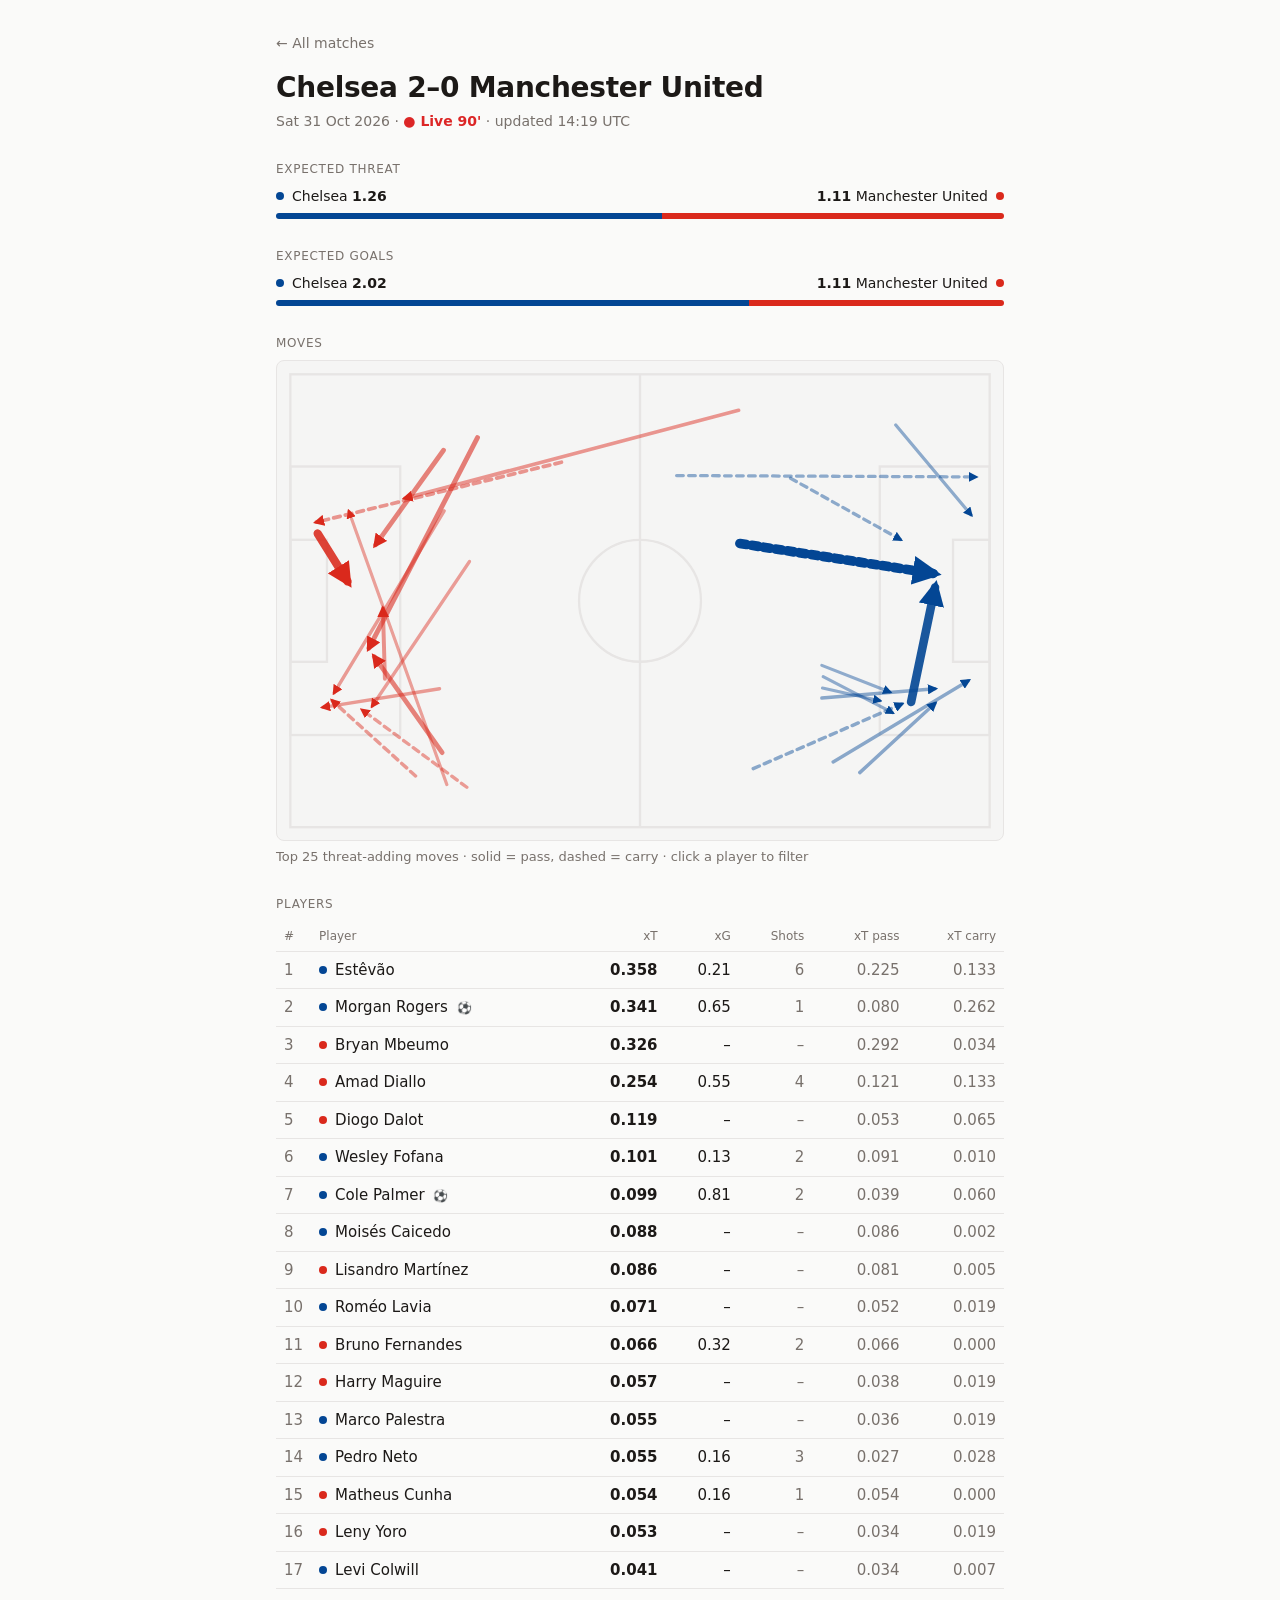
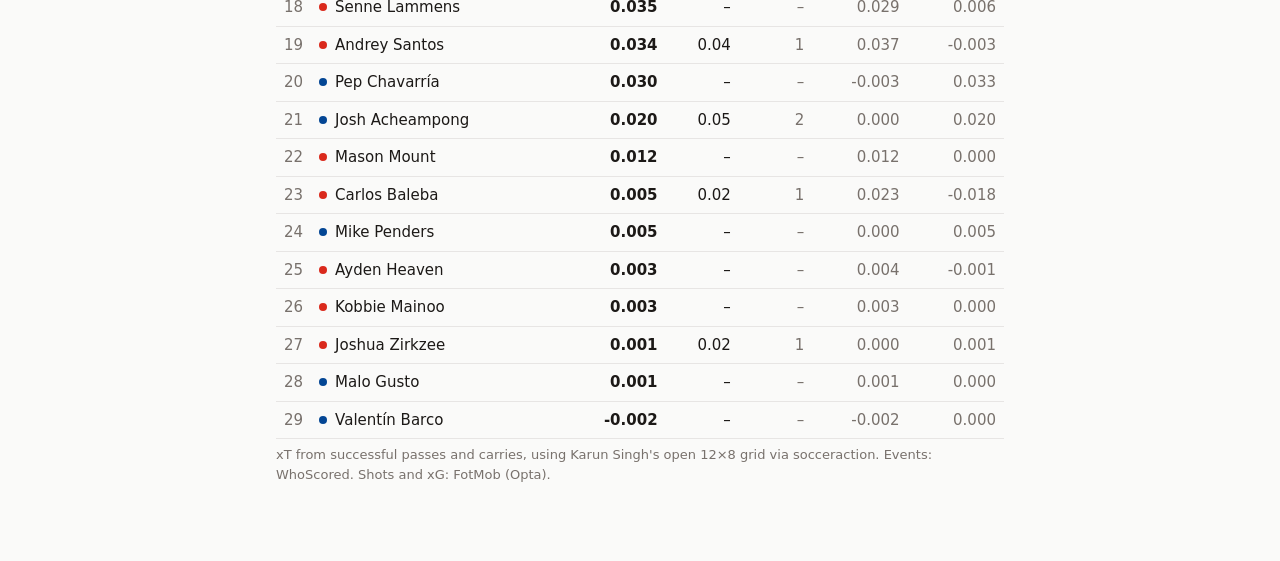
==== commit 80be8624: "Update xT pages 2026-10-31 14:19" ====
--- a/docs/matches/1983629.html
+++ b/docs/matches/1983629.html
@@ -7,13 +7,13 @@
 <link rel="icon" href="../icon-192.png"><title>Chelsea v Manchester United · xT</title><link rel="stylesheet" href="../style.css"></head>
 <body><main style="--home:light-dark(#034694,#356BA9);--away:light-dark(#DA291C,#DA291C)"><a class="back" href="../index.html">← All matches</a>
 <h1>Chelsea <span class="score">2–0</span> Manchester United</h1>
-<p class="meta">Sat 31 Oct 2026 · <span class="live">● Live 86&#x27;</span> · updated 14:15 UTC</p>
+<p class="meta">Sat 31 Oct 2026 · <span class="live">● Live 90&#x27;</span> · updated 14:19 UTC</p>
 <div class="label">Expected threat</div>
-<div class="split"><span><span class="dot home"></span>Chelsea <b>1.19</b></span><span><b>1.10</b> Manchester United<span class="dot away" style="margin:0 0 0 8px"></span></span></div>
-<div class="bar"><span style="width:52%"></span><span style="width:48%"></span></div>
+<div class="split"><span><span class="dot home"></span>Chelsea <b>1.26</b></span><span><b>1.11</b> Manchester United<span class="dot away" style="margin:0 0 0 8px"></span></span></div>
+<div class="bar"><span style="width:53%"></span><span style="width:47%"></span></div>
 <div class="label">Expected goals</div>
-<div class="split"><span><span class="dot home"></span>Chelsea <b>1.97</b></span><span><b>1.11</b> Manchester United<span class="dot away" style="margin:0 0 0 8px"></span></span></div>
-<div class="bar"><span style="width:64%"></span><span style="width:36%"></span></div>
+<div class="split"><span><span class="dot home"></span>Chelsea <b>2.02</b></span><span><b>1.11</b> Manchester United<span class="dot away" style="margin:0 0 0 8px"></span></span></div>
+<div class="bar"><span style="width:65%"></span><span style="width:35%"></span></div>
 <div class="label">Moves</div>
 <svg class="pitch" viewBox="-2 -2 109 72" role="img" aria-label="Pitch with xT moves">
 <defs><marker id="tip-home" viewBox="0 0 10 10" refX="7" refY="5" markerWidth="3" markerHeight="3" orient="auto-start-reverse"><path d="M0,0L10,5L0,10z" fill="var(--home)"/></marker><marker id="tip-away" viewBox="0 0 10 10" refX="7" refY="5" markerWidth="3" markerHeight="3" orient="auto-start-reverse"><path d="M0,0L10,5L0,10z" fill="var(--away)"/></marker></defs>
@@ -24,9 +24,9 @@
 <div class="hint" id="hint"></div>
 <div class="label">Players</div>
 <table><thead><tr><th>#</th><th>Player</th><th>xT</th><th>xG</th><th>Shots</th><th class="hide-sm">xT pass</th><th class="hide-sm">xT carry</th></tr></thead>
-<tbody><tr data-player="Morgan Rogers"><td>1</td><td><span class="dot home"></span>Morgan Rogers <span class="goals" title="1 goal(s)">⚽</span></td><td><b>0.368</b></td><td>0.65</td><td class="num-muted">1</td><td class="hide-sm num-muted">0.107</td><td class="hide-sm num-muted">0.262</td></tr><tr data-player="Estêvão"><td>2</td><td><span class="dot home"></span>Estêvão</td><td><b>0.345</b></td><td>0.15</td><td class="num-muted">5</td><td class="hide-sm num-muted">0.223</td><td class="hide-sm num-muted">0.122</td></tr><tr data-player="Bryan Mbeumo"><td>3</td><td><span class="dot away"></span>Bryan Mbeumo</td><td><b>0.326</b></td><td>–</td><td class="num-muted">–</td><td class="hide-sm num-muted">0.292</td><td class="hide-sm num-muted">0.034</td></tr><tr data-player="Amad Diallo"><td>4</td><td><span class="dot away"></span>Amad Diallo</td><td><b>0.254</b></td><td>0.55</td><td class="num-muted">4</td><td class="hide-sm num-muted">0.121</td><td class="hide-sm num-muted">0.133</td></tr><tr data-player="Diogo Dalot"><td>5</td><td><span class="dot away"></span>Diogo Dalot</td><td><b>0.119</b></td><td>–</td><td class="num-muted">–</td><td class="hide-sm num-muted">0.053</td><td class="hide-sm num-muted">0.065</td></tr><tr data-player="Wesley Fofana"><td>6</td><td><span class="dot home"></span>Wesley Fofana</td><td><b>0.099</b></td><td>0.13</td><td class="num-muted">2</td><td class="hide-sm num-muted">0.089</td><td class="hide-sm num-muted">0.010</td></tr><tr data-player="Moisés Caicedo"><td>7</td><td><span class="dot home"></span>Moisés Caicedo</td><td><b>0.086</b></td><td>–</td><td class="num-muted">–</td><td class="hide-sm num-muted">0.084</td><td class="hide-sm num-muted">0.002</td></tr><tr data-player="Lisandro Martínez"><td>8</td><td><span class="dot away"></span>Lisandro Martínez</td><td><b>0.086</b></td><td>–</td><td class="num-muted">–</td><td class="hide-sm num-muted">0.081</td><td class="hide-sm num-muted">0.005</td></tr><tr data-player="Roméo Lavia"><td>9</td><td><span class="dot home"></span>Roméo Lavia</td><td><b>0.069</b></td><td>–</td><td class="num-muted">–</td><td class="hide-sm num-muted">0.052</td><td class="hide-sm num-muted">0.018</td></tr><tr data-player="Bruno Fernandes"><td>10</td><td><span class="dot away"></span>Bruno Fernandes</td><td><b>0.066</b></td><td>0.32</td><td class="num-muted">2</td><td class="hide-sm num-muted">0.066</td><td class="hide-sm num-muted">0.000</td></tr><tr data-player="Cole Palmer"><td>11</td><td><span class="dot home"></span>Cole Palmer <span class="goals" title="1 goal(s)">⚽</span></td><td><b>0.060</b></td><td>0.81</td><td class="num-muted">2</td><td class="hide-sm num-muted">0.006</td><td class="hide-sm num-muted">0.054</td></tr><tr data-player="Harry Maguire"><td>12</td><td><span class="dot away"></span>Harry Maguire</td><td><b>0.057</b></td><td>–</td><td class="num-muted">–</td><td class="hide-sm num-muted">0.038</td><td class="hide-sm num-muted">0.019</td></tr><tr data-player="Marco Palestra"><td>13</td><td><span class="dot home"></span>Marco Palestra</td><td><b>0.055</b></td><td>–</td><td class="num-muted">–</td><td class="hide-sm num-muted">0.036</td><td class="hide-sm num-muted">0.019</td></tr><tr data-player="Matheus Cunha"><td>14</td><td><span class="dot away"></span>Matheus Cunha</td><td><b>0.054</b></td><td>0.16</td><td class="num-muted">1</td><td class="hide-sm num-muted">0.054</td><td class="hide-sm num-muted">0.000</td></tr><tr data-player="Leny Yoro"><td>15</td><td><span class="dot away"></span>Leny Yoro</td><td><b>0.053</b></td><td>–</td><td class="num-muted">–</td><td class="hide-sm num-muted">0.034</td><td class="hide-sm num-muted">0.019</td></tr><tr data-player="Pedro Neto"><td>16</td><td><span class="dot home"></span>Pedro Neto</td><td><b>0.048</b></td><td>0.16</td><td class="num-muted">3</td><td class="hide-sm num-muted">0.023</td><td class="hide-sm num-muted">0.025</td></tr><tr data-player="Levi Colwill"><td>17</td><td><span class="dot home"></span>Levi Colwill</td><td><b>0.036</b></td><td>–</td><td class="num-muted">–</td><td class="hide-sm num-muted">0.031</td><td class="hide-sm num-muted">0.005</td></tr><tr data-player="Andrey Santos"><td>18</td><td><span class="dot away"></span>Andrey Santos</td><td><b>0.034</b></td><td>0.04</td><td class="num-muted">1</td><td class="hide-sm num-muted">0.037</td><td class="hide-sm num-muted">-0.003</td></tr><tr data-player="Josh Acheampong"><td>19</td><td><span class="dot home"></span>Josh Acheampong</td><td><b>0.030</b></td><td>0.05</td><td class="num-muted">2</td><td class="hide-sm num-muted">0.002</td><td class="hide-sm num-muted">0.028</td></tr><tr data-player="Senne Lammens"><td>20</td><td><span class="dot away"></span>Senne Lammens</td><td><b>0.025</b></td><td>–</td><td class="num-muted">–</td><td class="hide-sm num-muted">0.020</td><td class="hide-sm num-muted">0.006</td></tr><tr data-player="Mason Mount"><td>21</td><td><span class="dot away"></span>Mason Mount</td><td><b>0.012</b></td><td>–</td><td class="num-muted">–</td><td class="hide-sm num-muted">0.012</td><td class="hide-sm num-muted">0.000</td></tr><tr data-player="Carlos Baleba"><td>22</td><td><span class="dot away"></span>Carlos Baleba</td><td><b>0.005</b></td><td>0.02</td><td class="num-muted">1</td><td class="hide-sm num-muted">0.023</td><td class="hide-sm num-muted">-0.018</td></tr><tr data-player="Mike Penders"><td>23</td><td><span class="dot home"></span>Mike Penders</td><td><b>0.004</b></td><td>–</td><td class="num-muted">–</td><td class="hide-sm num-muted">0.001</td><td class="hide-sm num-muted">0.003</td></tr><tr data-player="Ayden Heaven"><td>24</td><td><span class="dot away"></span>Ayden Heaven</td><td><b>0.003</b></td><td>–</td><td class="num-muted">–</td><td class="hide-sm num-muted">0.004</td><td class="hide-sm num-muted">-0.001</td></tr><tr data-player="Kobbie Mainoo"><td>25</td><td><span class="dot away"></span>Kobbie Mainoo</td><td><b>0.003</b></td><td>–</td><td class="num-muted">–</td><td class="hide-sm num-muted">0.003</td><td class="hide-sm num-muted">0.000</td></tr><tr data-player="Joshua Zirkzee"><td>26</td><td><span class="dot away"></span>Joshua Zirkzee</td><td><b>0.000</b></td><td>0.02</td><td class="num-muted">1</td><td class="hide-sm num-muted">0.000</td><td class="hide-sm num-muted">0.000</td></tr><tr data-player="Pep Chavarría"><td>27</td><td><span class="dot home"></span>Pep Chavarría</td><td><b>-0.013</b></td><td>–</td><td class="num-muted">–</td><td class="hide-sm num-muted">-0.006</td><td class="hide-sm num-muted">-0.006</td></tr></tbody></table>
+<tbody><tr data-player="Estêvão"><td>1</td><td><span class="dot home"></span>Estêvão</td><td><b>0.358</b></td><td>0.21</td><td class="num-muted">6</td><td class="hide-sm num-muted">0.225</td><td class="hide-sm num-muted">0.133</td></tr><tr data-player="Morgan Rogers"><td>2</td><td><span class="dot home"></span>Morgan Rogers <span class="goals" title="1 goal(s)">⚽</span></td><td><b>0.341</b></td><td>0.65</td><td class="num-muted">1</td><td class="hide-sm num-muted">0.080</td><td class="hide-sm num-muted">0.262</td></tr><tr data-player="Bryan Mbeumo"><td>3</td><td><span class="dot away"></span>Bryan Mbeumo</td><td><b>0.326</b></td><td>–</td><td class="num-muted">–</td><td class="hide-sm num-muted">0.292</td><td class="hide-sm num-muted">0.034</td></tr><tr data-player="Amad Diallo"><td>4</td><td><span class="dot away"></span>Amad Diallo</td><td><b>0.254</b></td><td>0.55</td><td class="num-muted">4</td><td class="hide-sm num-muted">0.121</td><td class="hide-sm num-muted">0.133</td></tr><tr data-player="Diogo Dalot"><td>5</td><td><span class="dot away"></span>Diogo Dalot</td><td><b>0.119</b></td><td>–</td><td class="num-muted">–</td><td class="hide-sm num-muted">0.053</td><td class="hide-sm num-muted">0.065</td></tr><tr data-player="Wesley Fofana"><td>6</td><td><span class="dot home"></span>Wesley Fofana</td><td><b>0.101</b></td><td>0.13</td><td class="num-muted">2</td><td class="hide-sm num-muted">0.091</td><td class="hide-sm num-muted">0.010</td></tr><tr data-player="Cole Palmer"><td>7</td><td><span class="dot home"></span>Cole Palmer <span class="goals" title="1 goal(s)">⚽</span></td><td><b>0.099</b></td><td>0.81</td><td class="num-muted">2</td><td class="hide-sm num-muted">0.039</td><td class="hide-sm num-muted">0.060</td></tr><tr data-player="Moisés Caicedo"><td>8</td><td><span class="dot home"></span>Moisés Caicedo</td><td><b>0.088</b></td><td>–</td><td class="num-muted">–</td><td class="hide-sm num-muted">0.086</td><td class="hide-sm num-muted">0.002</td></tr><tr data-player="Lisandro Martínez"><td>9</td><td><span class="dot away"></span>Lisandro Martínez</td><td><b>0.086</b></td><td>–</td><td class="num-muted">–</td><td class="hide-sm num-muted">0.081</td><td class="hide-sm num-muted">0.005</td></tr><tr data-player="Roméo Lavia"><td>10</td><td><span class="dot home"></span>Roméo Lavia</td><td><b>0.071</b></td><td>–</td><td class="num-muted">–</td><td class="hide-sm num-muted">0.052</td><td class="hide-sm num-muted">0.019</td></tr><tr data-player="Bruno Fernandes"><td>11</td><td><span class="dot away"></span>Bruno Fernandes</td><td><b>0.066</b></td><td>0.32</td><td class="num-muted">2</td><td class="hide-sm num-muted">0.066</td><td class="hide-sm num-muted">0.000</td></tr><tr data-player="Harry Maguire"><td>12</td><td><span class="dot away"></span>Harry Maguire</td><td><b>0.057</b></td><td>–</td><td class="num-muted">–</td><td class="hide-sm num-muted">0.038</td><td class="hide-sm num-muted">0.019</td></tr><tr data-player="Marco Palestra"><td>13</td><td><span class="dot home"></span>Marco Palestra</td><td><b>0.055</b></td><td>–</td><td class="num-muted">–</td><td class="hide-sm num-muted">0.036</td><td class="hide-sm num-muted">0.019</td></tr><tr data-player="Pedro Neto"><td>14</td><td><span class="dot home"></span>Pedro Neto</td><td><b>0.055</b></td><td>0.16</td><td class="num-muted">3</td><td class="hide-sm num-muted">0.027</td><td class="hide-sm num-muted">0.028</td></tr><tr data-player="Matheus Cunha"><td>15</td><td><span class="dot away"></span>Matheus Cunha</td><td><b>0.054</b></td><td>0.16</td><td class="num-muted">1</td><td class="hide-sm num-muted">0.054</td><td class="hide-sm num-muted">0.000</td></tr><tr data-player="Leny Yoro"><td>16</td><td><span class="dot away"></span>Leny Yoro</td><td><b>0.053</b></td><td>–</td><td class="num-muted">–</td><td class="hide-sm num-muted">0.034</td><td class="hide-sm num-muted">0.019</td></tr><tr data-player="Levi Colwill"><td>17</td><td><span class="dot home"></span>Levi Colwill</td><td><b>0.041</b></td><td>–</td><td class="num-muted">–</td><td class="hide-sm num-muted">0.034</td><td class="hide-sm num-muted">0.007</td></tr><tr data-player="Senne Lammens"><td>18</td><td><span class="dot away"></span>Senne Lammens</td><td><b>0.035</b></td><td>–</td><td class="num-muted">–</td><td class="hide-sm num-muted">0.029</td><td class="hide-sm num-muted">0.006</td></tr><tr data-player="Andrey Santos"><td>19</td><td><span class="dot away"></span>Andrey Santos</td><td><b>0.034</b></td><td>0.04</td><td class="num-muted">1</td><td class="hide-sm num-muted">0.037</td><td class="hide-sm num-muted">-0.003</td></tr><tr data-player="Pep Chavarría"><td>20</td><td><span class="dot home"></span>Pep Chavarría</td><td><b>0.030</b></td><td>–</td><td class="num-muted">–</td><td class="hide-sm num-muted">-0.003</td><td class="hide-sm num-muted">0.033</td></tr><tr data-player="Josh Acheampong"><td>21</td><td><span class="dot home"></span>Josh Acheampong</td><td><b>0.020</b></td><td>0.05</td><td class="num-muted">2</td><td class="hide-sm num-muted">0.000</td><td class="hide-sm num-muted">0.020</td></tr><tr data-player="Mason Mount"><td>22</td><td><span class="dot away"></span>Mason Mount</td><td><b>0.012</b></td><td>–</td><td class="num-muted">–</td><td class="hide-sm num-muted">0.012</td><td class="hide-sm num-muted">0.000</td></tr><tr data-player="Carlos Baleba"><td>23</td><td><span class="dot away"></span>Carlos Baleba</td><td><b>0.005</b></td><td>0.02</td><td class="num-muted">1</td><td class="hide-sm num-muted">0.023</td><td class="hide-sm num-muted">-0.018</td></tr><tr data-player="Mike Penders"><td>24</td><td><span class="dot home"></span>Mike Penders</td><td><b>0.005</b></td><td>–</td><td class="num-muted">–</td><td class="hide-sm num-muted">0.000</td><td class="hide-sm num-muted">0.005</td></tr><tr data-player="Ayden Heaven"><td>25</td><td><span class="dot away"></span>Ayden Heaven</td><td><b>0.003</b></td><td>–</td><td class="num-muted">–</td><td class="hide-sm num-muted">0.004</td><td class="hide-sm num-muted">-0.001</td></tr><tr data-player="Kobbie Mainoo"><td>26</td><td><span class="dot away"></span>Kobbie Mainoo</td><td><b>0.003</b></td><td>–</td><td class="num-muted">–</td><td class="hide-sm num-muted">0.003</td><td class="hide-sm num-muted">0.000</td></tr><tr data-player="Joshua Zirkzee"><td>27</td><td><span class="dot away"></span>Joshua Zirkzee</td><td><b>0.001</b></td><td>0.02</td><td class="num-muted">1</td><td class="hide-sm num-muted">0.000</td><td class="hide-sm num-muted">0.001</td></tr><tr data-player="Malo Gusto"><td>28</td><td><span class="dot home"></span>Malo Gusto</td><td><b>0.001</b></td><td>–</td><td class="num-muted">–</td><td class="hide-sm num-muted">0.001</td><td class="hide-sm num-muted">0.000</td></tr><tr data-player="Valentín Barco"><td>29</td><td><span class="dot home"></span>Valentín Barco</td><td><b>-0.002</b></td><td>–</td><td class="num-muted">–</td><td class="hide-sm num-muted">-0.002</td><td class="hide-sm num-muted">0.000</td></tr></tbody></table>
 <p class="hint">xT from successful passes and carries, using Karun Singh's open 12×8 grid via socceraction. Events: WhoScored. Shots and xG: FotMob (Opta).</p>
-<script type="application/json" id="data">[{"player": "Senne Lammens", "side": "away", "kind": "pass", "minute": 1, "xt": 0.0128, "x0": 29.1, "y0": 32.1, "x1": 76.4, "y1": 50.4}, {"player": "Diogo Dalot", "side": "away", "kind": "carry", "minute": 1, "xt": 0.0012, "x0": 40.8, "y0": 50.6, "x1": 47.2, "y1": 51.2}, {"player": "Bruno Fernandes", "side": "away", "kind": "pass", "minute": 1, "xt": 0.0026, "x0": 45.6, "y0": 44.1, "x1": 53.8, "y1": 47.7}, {"player": "Est\u00eav\u00e3o", "side": "home", "kind": "carry", "minute": 1, "xt": 0.0025, "x0": 57.2, "y0": 19.8, "x1": 64.2, "y1": 21.8}, {"player": "Matheus Cunha", "side": "away", "kind": "pass", "minute": 1, "xt": 0.0006, "x0": 45.6, "y0": 45.7, "x1": 44.1, "y1": 42.0}, {"player": "Matheus Cunha", "side": "away", "kind": "pass", "minute": 1, "xt": 0.0039, "x0": 51.2, "y0": 31.9, "x1": 61.5, "y1": 15.3}, {"player": "Amad Diallo", "side": "away", "kind": "pass", "minute": 1, "xt": 0.0161, "x0": 69.9, "y0": 9.0, "x1": 90.5, "y1": 5.8}, {"player": "Leny Yoro", "side": "away", "kind": "pass", "minute": 1, "xt": 0.0066, "x0": 64.5, "y0": 5.2, "x1": 70.1, "y1": 11.2}, {"player": "Leny Yoro", "side": "away", "kind": "pass", "minute": 1, "xt": 0.0027, "x0": 58.5, "y0": 5.2, "x1": 69.7, "y1": 2.4}, {"player": "Matheus Cunha", "side": "away", "kind": "carry", "minute": 1, "xt": 0.0038, "x0": 69.7, "y0": 2.4, "x1": 73.4, "y1": 3.4}, {"player": "Matheus Cunha", "side": "away", "kind": "pass", "minute": 1, "xt": 0.0028, "x0": 73.4, "y0": 3.4, "x1": 77.5, "y1": 10.3}, {"player": "Josh Acheampong", "side": "home", "kind": "pass", "minute": 1, "xt": 0.001, "x0": 24.2, "y0": 5.8, "x1": 22.5, "y1": 13.2}, {"player": "Carlos Baleba", "side": "away", "kind": "pass", "minute": 2, "xt": 0.0038, "x0": 65.6, "y0": 60.1, "x1": 77.1, "y1": 59.9}, {"player": "Josh Acheampong", "side": "home", "kind": "pass", "minute": 2, "xt": 0.002, "x0": 16.5, "y0": 8.4, "x1": 15.6, "y1": 20.5}, {"player": "Marco Palestra", "side": "home", "kind": "pass", "minute": 2, "xt": 0.0016, "x0": 24.2, "y0": 59.8, "x1": 24.4, "y1": 45.0}, {"player": "Mois\u00e9s Caicedo", "side": "home", "kind": "pass", "minute": 2, "xt": 0.0002, "x0": 24.4, "y0": 44.8, "x1": 23.1, "y1": 27.5}, {"player": "Wesley Fofana", "side": "home", "kind": "carry", "minute": 2, "xt": 0.002, "x0": 23.1, "y0": 27.5, "x1": 36.0, "y1": 12.6}, {"player": "Wesley Fofana", "side": "home", "kind": "pass", "minute": 2, "xt": 0.0026, "x0": 36.0, "y0": 12.6, "x1": 54.6, "y1": 5.6}, {"player": "Andrey Santos", "side": "away", "kind": "pass", "minute": 2, "xt": 0.0025, "x0": 61.4, "y0": 57.6, "x1": 74.0, "y1": 64.1}, {"player": "Bruno Fernandes", "side": "away", "kind": "pass", "minute": 2, "xt": 0.0028, "x0": 72.9, "y0": 63.2, "x1": 74.0, "y1": 57.4}, {"player": "Diogo Dalot", "side": "away", "kind": "carry", "minute": 2, "xt": 0.0101, "x0": 64.8, "y0": 63.2, "x1": 80.2, "y1": 63.5}, {"player": "Wesley Fofana", "side": "home", "kind": "pass", "minute": 2, "xt": 0.0019, "x0": 21.3, "y0": 14.3, "x1": 30.8, "y1": 36.4}, {"player": "Levi Colwill", "side": "home", "kind": "pass", "minute": 2, "xt": 0.0013, "x0": 22.4, "y0": 46.2, "x1": 26.5, "y1": 30.5}, {"player": "Cole Palmer", "side": "home", "kind": "pass", "minute": 2, "xt": 0.0007, "x0": 34.8, "y0": 16.2, "x1": 40.6, "y1": 2.0}, {"player": "Josh Acheampong", "side": "home", "kind": "pass", "minute": 3, "xt": 0.0009, "x0": 41.2, "y0": 2.0, "x1": 37.5, "y1": 9.0}, {"player": "Wesley Fofana", "side": "home", "kind": "carry", "minute": 3, "xt": 0.0005, "x0": 41.9, "y0": 15.4, "x1": 40.2, "y1": 19.0}, {"player": "Levi Colwill", "side": "home", "kind": "pass", "minute": 3, "xt": 0.0001, "x0": 37.3, "y0": 35.0, "x1": 39.3, "y1": 49.2}, {"player": "Mois\u00e9s Caicedo", "side": "home", "kind": "pass", "minute": 4, "xt": 0.0004, "x0": 25.8, "y0": 51.6, "x1": 29.4, "y1": 64.1}, {"player": "Mike Penders", "side": "home", "kind": "pass", "minute": 4, "xt": 0.0008, "x0": 7.7, "y0": 36.9, "x1": 20.6, "y1": 36.4}, {"player": "Mois\u00e9s Caicedo", "side": "home", "kind": "carry", "minute": 4, "xt": 0.0012, "x0": 20.6, "y0": 36.4, "x1": 28.8, "y1": 31.0}, {"player": "Wesley Fofana", "side": "home", "kind": "pass", "minute": 4, "xt": 0.002, "x0": 12.7, "y0": 16.5, "x1": 10.8, "y1": 35.4}, {"player": "Rom\u00e9o Lavia", "side": "home", "kind": "pass", "minute": 4, "xt": 0.0002, "x0": 21.1, "y0": 44.0, "x1": 24.3, "y1": 35.0}, {"player": "Levi Colwill", "side": "home", "kind": "carry", "minute": 4, "xt": 0.0012, "x0": 24.3, "y0": 35.0, "x1": 29.6, "y1": 33.2}, {"player": "Cole Palmer", "side": "home", "kind": "pass", "minute": 4, "xt": 0.0014, "x0": 34.8, "y0": 28.4, "x1": 36.5, "y1": 18.8}, {"player": "Harry Maguire", "side": "away", "kind": "pass", "minute": 5, "xt": 0.0016, "x0": 30.1, "y0": 23.9, "x1": 35.1, "y1": 24.5}, {"player": "Est\u00eav\u00e3o", "side": "home", "kind": "pass", "minute": 5, "xt": 0.0042, "x0": 69.1, "y0": 42.2, "x1": 72.6, "y1": 48.4}, {"player": "Morgan Rogers", "side": "home", "kind": "pass", "minute": 5, "xt": 0.0107, "x0": 76.2, "y0": 49.2, "x1": 95.0, "y1": 62.8}, {"player": "Morgan Rogers", "side": "home", "kind": "pass", "minute": 5, "xt": 0.0296, "x0": 90.9, "y0": 60.4, "x1": 102.2, "y1": 46.9}, {"player": "Mois\u00e9s Caicedo", "side": "home", "kind": "pass", "minute": 5, "xt": 0.0113, "x0": 72.0, "y0": 31.6, "x1": 79.5, "y1": 26.7}, {"player": "Cole Palmer", "side": "home", "kind": "pass", "minute": 5, "xt": 0.0003, "x0": 78.0, "y0": 25.6, "x1": 70.9, "y1": 21.2}, {"player": "Rom\u00e9o Lavia", "side": "home", "kind": "pass", "minute": 5, "xt": 0.0034, "x0": 71.0, "y0": 21.2, "x1": 82.7, "y1": 3.9}, {"player": "Cole Palmer", "side": "home", "kind": "pass", "minute": 5, "xt": 0.0029, "x0": 75.0, "y0": 8.0, "x1": 70.1, "y1": 17.1}, {"player": "Amad Diallo", "side": "away", "kind": "pass", "minute": 6, "xt": 0.001, "x0": 14.5, "y0": 3.1, "x1": 9.9, "y1": 16.9}, {"player": "Harry Maguire", "side": "away", "kind": "carry", "minute": 6, "xt": 0.0012, "x0": 9.9, "y0": 16.9, "x1": 21.9, "y1": 23.7}, {"player": "Diogo Dalot", "side": "away", "kind": "pass", "minute": 6, "xt": 0.0015, "x0": 29.4, "y0": 63.2, "x1": 37.8, "y1": 64.0}, {"player": "Bruno Fernandes", "side": "away", "kind": "pass", "minute": 6, "xt": 0.0009, "x0": 37.8, "y0": 64.0, "x1": 35.4, "y1": 59.1}, {"player": "Rom\u00e9o Lavia", "side": "home", "kind": "carry", "minute": 6, "xt": 0.0013, "x0": 69.4, "y0": 7.3, "x1": 69.0, "y1": 16.7}, {"player": "Carlos Baleba", "side": "away", "kind": "pass", "minute": 6, "xt": 0.0016, "x0": 31.6, "y0": 51.6, "x1": 35.6, "y1": 51.4}, {"player": "Bruno Fernandes", "side": "away", "kind": "carry", "minute": 6, "xt": 0.0005, "x0": 35.6, "y0": 51.3, "x1": 40.5, "y1": 49.0}, {"player": "Harry Maguire", "side": "away", "kind": "pass", "minute": 6, "xt": 0.0044, "x0": 45.5, "y0": 24.3, "x1": 62.2, "y1": 14.8}, {"player": "Matheus Cunha", "side": "away", "kind": "pass", "minute": 7, "xt": 0.0089, "x0": 67.0, "y0": 14.6, "x1": 82.0, "y1": 3.1}, {"player": "Amad Diallo", "side": "away", "kind": "carry", "minute": 7, "xt": 0.002, "x0": 82.0, "y0": 3.1, "x1": 82.0, "y1": 11.4}, {"player": "Amad Diallo", "side": "away", "kind": "pass", "minute": 7, "xt": 0.0785, "x0": 82.0, "y0": 11.4, "x1": 92.2, "y1": 25.6}, {"player": "Mike Penders", "side": "home", "kind": "pass", "minute": 7, "xt": 0.0018, "x0": 12.7, "y0": 36.2, "x1": 37.4, "y1": 36.6}, {"player": "Morgan Rogers", "side": "home", "kind": "carry", "minute": 7, "xt": 0.0022, "x0": 37.4, "y0": 36.6, "x1": 49.2, "y1": 36.7}, {"player": "Josh Acheampong", "side": "home", "kind": "pass", "minute": 7, "xt": 0.0002, "x0": 45.9, "y0": 7.8, "x1": 35.9, "y1": 21.1}, {"player": "Wesley Fofana", "side": "home", "kind": "pass", "minute": 7, "xt": 0.0022, "x0": 39.2, "y0": 29.2, "x1": 50.3, "y1": 31.6}, {"player": "Senne Lammens", "side": "away", "kind": "pass", "minute": 8, "xt": 0.0004, "x0": 13.4, "y0": 33.9, "x1": 41.7, "y1": 62.8}, {"player": "Andrey Santos", "side": "away", "kind": "carry", "minute": 8, "xt": 0.0009, "x0": 43.7, "y0": 60.5, "x1": 38.8, "y1": 58.8}, {"player": "Andrey Santos", "side": "away", "kind": "pass", "minute": 8, "xt": 0.0003, "x0": 38.8, "y0": 58.8, "x1": 47.4, "y1": 61.2}, {"player": "Diogo Dalot", "side": "away", "kind": "pass", "minute": 8, "xt": 0.0012, "x0": 39.3, "y0": 64.3, "x1": 44.7, "y1": 65.7}, {"player": "Marco Palestra", "side": "home", "kind": "carry", "minute": 8, "xt": 0.0022, "x0": 42.0, "y0": 45.4, "x1": 46.9, "y1": 31.6}, {"player": "Marco Palestra", "side": "home", "kind": "pass", "minute": 8, "xt": 0.002, "x0": 46.9, "y0": 31.6, "x1": 53.8, "y1": 17.2}, {"player": "Cole Palmer", "side": "home", "kind": "carry", "minute": 8, "xt": 0.0117, "x0": 53.8, "y0": 17.2, "x1": 80.1, "y1": 17.8}, {"player": "Senne Lammens", "side": "away", "kind": "pass", "minute": 9, "xt": 0.0014, "x0": 4.3, "y0": 31.9, "x1": 17.0, "y1": 30.5}, {"player": "Lisandro Mart\u00ednez", "side": "away", "kind": "pass", "minute": 9, "xt": 0.0042, "x0": 24.9, "y0": 60.2, "x1": 41.9, "y1": 50.7}, {"player": "Matheus Cunha", "side": "away", "kind": "carry", "minute": 9, "xt": 0.0036, "x0": 46.0, "y0": 60.5, "x1": 56.4, "y1": 58.5}, {"player": "Matheus Cunha", "side": "away", "kind": "pass", "minute": 9, "xt": 0.0051, "x0": 56.4, "y0": 58.5, "x1": 78.5, "y1": 62.0}, {"player": "Diogo Dalot", "side": "away", "kind": "carry", "minute": 9, "xt": 0.0337, "x0": 78.5, "y0": 62.0, "x1": 94.2, "y1": 50.4}, {"player": "Matheus Cunha", "side": "away", "kind": "pass", "minute": 9, "xt": 0.0531, "x0": 90.8, "y0": 45.7, "x1": 91.1, "y1": 35.2}, {"player": "Harry Maguire", "side": "away", "kind": "carry", "minute": 10, "xt": 0.0063, "x0": 71.8, "y0": 5.2, "x1": 78.9, "y1": 6.0}, {"player": "Rom\u00e9o Lavia", "side": "home", "kind": "carry", "minute": 10, "xt": 0.0004, "x0": 25.5, "y0": 53.5, "x1": 13.2, "y1": 43.8}, {"player": "Rom\u00e9o Lavia", "side": "home", "kind": "pass", "minute": 10, "xt": 0.0002, "x0": 13.2, "y0": 43.8, "x1": 21.2, "y1": 18.0}, {"player": "Josh Acheampong", "side": "home", "kind": "carry", "minute": 10, "xt": 0.0012, "x0": 21.2, "y0": 18.0, "x1": 37.1, "y1": 6.3}, {"player": "Josh Acheampong", "side": "home", "kind": "pass", "minute": 10, "xt": 0.0012, "x0": 37.1, "y0": 6.3, "x1": 44.6, "y1": 1.6}, {"player": "Wesley Fofana", "side": "home", "kind": "carry", "minute": 10, "xt": 0.0006, "x0": 21.0, "y0": 15.8, "x1": 25.4, "y1": 21.0}, {"player": "Wesley Fofana", "side": "home", "kind": "pass", "minute": 10, "xt": 0.0002, "x0": 25.4, "y0": 21.0, "x1": 26.1, "y1": 38.2}, {"player": "Levi Colwill", "side": "home", "kind": "carry", "minute": 10, "xt": 0.0012, "x0": 26.1, "y0": 38.2, "x1": 28.6, "y1": 27.6}, {"player": "Wesley Fofana", "side": "home", "kind": "carry", "minute": 10, "xt": 0.0017, "x0": 26.1, "y0": 16.5, "x1": 27.2, "y1": 20.7}, {"player": "Wesley Fofana", "side": "home", "kind": "pass", "minute": 10, "xt": 0.0002, "x0": 27.2, "y0": 20.7, "x1": 26.6, "y1": 39.6}, {"player": "Harry Maguire", "side": "away", "kind": "pass", "minute": 11, "xt": 0.0053, "x0": 40.4, "y0": 10.4, "x1": 66.4, "y1": 3.4}, {"player": "Marco Palestra", "side": "home", "kind": "carry", "minute": 11, "xt": 0.0008, "x0": 31.8, "y0": 63.5, "x1": 31.6, "y1": 59.0}, {"player": "Marco Palestra", "side": "home", "kind": "pass", "minute": 11, "xt": 0.0007, "x0": 31.6, "y0": 59.0, "x1": 32.2, "y1": 30.7}, {"player": "Wesley Fofana", "side": "home", "kind": "pass", "minute": 11, "xt": 0.0002, "x0": 34.8, "y0": 21.2, "x1": 42.4, "y1": 7.0}, {"player": "Josh Acheampong", "side": "home", "kind": "pass", "minute": 11, "xt": 0.0035, "x0": 42.7, "y0": 6.6, "x1": 55.4, "y1": 0.8}, {"player": "Wesley Fofana", "side": "home", "kind": "carry", "minute": 11, "xt": 0.0005, "x0": 41.8, "y0": 14.6, "x1": 40.5, "y1": 18.0}, {"player": "Levi Colwill", "side": "home", "kind": "carry", "minute": 11, "xt": 0.0001, "x0": 39.2, "y0": 40.3, "x1": 42.7, "y1": 43.0}, {"player": "Wesley Fofana", "side": "home", "kind": "pass", "minute": 11, "xt": 0.0022, "x0": 39.4, "y0": 30.4, "x1": 46.0, "y1": 33.0}, {"player": "Rom\u00e9o Lavia", "side": "home", "kind": "pass", "minute": 11, "xt": 0.0026, "x0": 45.8, "y0": 32.8, "x1": 64.7, "y1": 0.7}, {"player": "Est\u00eav\u00e3o", "side": "home", "kind": "carry", "minute": 11, "xt": 0.0121, "x0": 64.7, "y0": 0.7, "x1": 82.5, "y1": 10.5}, {"player": "Amad Diallo", "side": "away", "kind": "carry", "minute": 12, "xt": 0.005, "x0": 48.6, "y0": 4.4, "x1": 63.2, "y1": 3.4}, {"player": "Carlos Baleba", "side": "away", "kind": "pass", "minute": 12, "xt": 0.0018, "x0": 57.2, "y0": 30.7, "x1": 67.1, "y1": 57.3}, {"player": "Andrey Santos", "side": "away", "kind": "pass", "minute": 12, "xt": 0.002, "x0": 48.0, "y0": 37.1, "x1": 57.8, "y1": 31.1}, {"player": "Andrey Santos", "side": "away", "kind": "pass", "minute": 12, "xt": 0.0031, "x0": 56.6, "y0": 32.3, "x1": 65.8, "y1": 26.0}, {"player": "Morgan Rogers", "side": "home", "kind": "carry", "minute": 12, "xt": 0.0022, "x0": 37.8, "y0": 39.2, "x1": 48.8, "y1": 39.4}, {"player": "Levi Colwill", "side": "home", "kind": "pass", "minute": 12, "xt": 0.0006, "x0": 55.5, "y0": 27.9, "x1": 68.8, "y1": 3.9}, {"player": "Cole Palmer", "side": "home", "kind": "pass", "minute": 13, "xt": 0.0101, "x0": 69.9, "y0": 3.3, "x1": 79.6, "y1": 1.3}, {"player": "Wesley Fofana", "side": "home", "kind": "pass", "minute": 13, "xt": 0.0013, "x0": 61.0, "y0": 13.8, "x1": 66.7, "y1": 4.7}, {"player": "Cole Palmer", "side": "home", "kind": "pass", "minute": 13, "xt": 0.0101, "x0": 66.7, "y0": 4.7, "x1": 78.9, "y1": 1.6}, {"player": "Lisandro Mart\u00ednez", "side": "away", "kind": "pass", "minute": 13, "xt": 0.0013, "x0": 21.7, "y0": 44.9, "x1": 31.6, "y1": 40.7}, {"player": "Diogo Dalot", "side": "away", "kind": "pass", "minute": 13, "xt": 0.0036, "x0": 49.8, "y0": 60.7, "x1": 56.5, "y1": 54.7}, {"player": "Leny Yoro", "side": "away", "kind": "pass", "minute": 14, "xt": 0.0004, "x0": 47.7, "y0": 18.2, "x1": 58.3, "y1": 3.4}, {"player": "Amad Diallo", "side": "away", "kind": "pass", "minute": 14, "xt": 0.0065, "x0": 58.3, "y0": 3.4, "x1": 78.4, "y1": 4.8}, {"player": "Leny Yoro", "side": "away", "kind": "carry", "minute": 14, "xt": 0.0194, "x0": 78.4, "y0": 4.8, "x1": 96.0, "y1": 10.7}, {"player": "Rom\u00e9o Lavia", "side": "home", "kind": "carry", "minute": 15, "xt": 0.0013, "x0": 34.5, "y0": 32.7, "x1": 36.2, "y1": 35.4}, {"player": "Rom\u00e9o Lavia", "side": "home", "kind": "pass", "minute": 15, "xt": 0.0035, "x0": 36.2, "y0": 35.4, "x1": 60.8, "y1": 54.4}, {"player": "Est\u00eav\u00e3o", "side": "home", "kind": "carry", "minute": 15, "xt": 0.0124, "x0": 60.8, "y0": 54.4, "x1": 79.4, "y1": 42.6}, {"player": "Morgan Rogers", "side": "home", "kind": "pass", "minute": 15, "xt": 0.0264, "x0": 80.0, "y0": 22.6, "x1": 90.4, "y1": 17.2}, {"player": "Josh Acheampong", "side": "home", "kind": "carry", "minute": 16, "xt": 0.0013, "x0": 23.7, "y0": 1.4, "x1": 32.5, "y1": 3.0}, {"player": "Lisandro Mart\u00ednez", "side": "away", "kind": "carry", "minute": 16, "xt": 0.0023, "x0": 46.1, "y0": 61.4, "x1": 56.0, "y1": 65.4}, {"player": "Lisandro Mart\u00ednez", "side": "away", "kind": "pass", "minute": 16, "xt": 0.0065, "x0": 56.0, "y0": 65.4, "x1": 74.2, "y1": 65.4}, {"player": "Andrey Santos", "side": "away", "kind": "pass", "minute": 16, "xt": 0.0032, "x0": 59.3, "y0": 55.8, "x1": 63.4, "y1": 45.2}, {"player": "Carlos Baleba", "side": "away", "kind": "carry", "minute": 16, "xt": 0.0006, "x0": 63.5, "y0": 42.6, "x1": 62.5, "y1": 33.8}, {"player": "Carlos Baleba", "side": "away", "kind": "pass", "minute": 16, "xt": 0.0013, "x0": 62.5, "y0": 33.8, "x1": 70.6, "y1": 5.8}, {"player": "Harry Maguire", "side": "away", "kind": "pass", "minute": 16, "xt": 0.0048, "x0": 63.0, "y0": 19.0, "x1": 70.1, "y1": 20.3}, {"player": "Morgan Rogers", "side": "home", "kind": "carry", "minute": 16, "xt": 0.01, "x0": 48.4, "y0": 52.4, "x1": 76.6, "y1": 41.5}, {"player": "Diogo Dalot", "side": "away", "kind": "pass", "minute": 17, "xt": 0.001, "x0": 28.0, "y0": 45.3, "x1": 40.1, "y1": 52.7}, {"player": "Est\u00eav\u00e3o", "side": "home", "kind": "carry", "minute": 17, "xt": 0.0101, "x0": 66.5, "y0": 7.2, "x1": 83.1, "y1": 1.7}, {"player": "Est\u00eav\u00e3o", "side": "home", "kind": "carry", "minute": 17, "xt": 0.0073, "x0": 83.1, "y0": 1.7, "x1": 90.0, "y1": 5.4}, {"player": "Rom\u00e9o Lavia", "side": "home", "kind": "pass", "minute": 17, "xt": 0.0013, "x0": 67.9, "y0": 16.9, "x1": 69.6, "y1": 31.0}, {"player": "Mois\u00e9s Caicedo", "side": "home", "kind": "pass", "minute": 17, "xt": 0.0076, "x0": 69.8, "y0": 31.1, "x1": 83.9, "y1": 61.3}, {"player": "Marco Palestra", "side": "home", "kind": "carry", "minute": 17, "xt": 0.0131, "x0": 83.9, "y0": 61.3, "x1": 90.9, "y1": 54.8}, {"player": "Marco Palestra", "side": "home", "kind": "pass", "minute": 17, "xt": 0.0238, "x0": 90.9, "y0": 54.8, "x1": 103.6, "y1": 50.1}, {"player": "Morgan Rogers", "side": "home", "kind": "carry", "minute": 17, "xt": 0.0238, "x0": 96.2, "y0": 52.2, "x1": 98.4, "y1": 48.5}, {"player": "Pedro Neto", "side": "home", "kind": "pass", "minute": 18, "xt": 0.0094, "x0": 79.6, "y0": 47.6, "x1": 98.2, "y1": 3.4}, {"player": "Amad Diallo", "side": "away", "kind": "pass", "minute": 19, "xt": 0.0036, "x0": 30.8, "y0": 19.4, "x1": 60.7, "y1": 6.5}, {"player": "Bryan Mbeumo", "side": "away", "kind": "carry", "minute": 19, "xt": 0.0093, "x0": 60.7, "y0": 6.5, "x1": 76.9, "y1": 9.5}, {"player": "Bryan Mbeumo", "side": "away", "kind": "pass", "minute": 19, "xt": 0.084, "x0": 76.9, "y0": 9.5, "x1": 93.2, "y1": 41.1}, {"player": "Lisandro Mart\u00ednez", "side": "away", "kind": "pass", "minute": 20, "xt": 0.0049, "x0": 45.9, "y0": 53.4, "x1": 63.7, "y1": 57.4}, {"player": "Rom\u00e9o Lavia", "side": "home", "kind": "pass", "minute": 20, "xt": 0.002, "x0": 31.9, "y0": 15.2, "x1": 39.4, "y1": 28.4}, {"player": "Morgan Rogers", "side": "home", "kind": "pass", "minute": 20, "xt": 0.0151, "x0": 65.6, "y0": 40.8, "x1": 80.0, "y1": 38.4}, {"player": "Senne Lammens", "side": "away", "kind": "pass", "minute": 20, "xt": 0.0066, "x0": 11.5, "y0": 30.9, "x1": 67.3, "y1": 62.4}, {"player": "Andrey Santos", "side": "away", "kind": "pass", "minute": 20, "xt": 0.0048, "x0": 69.9, "y0": 50.8, "x1": 73.9, "y1": 44.5}, {"player": "Carlos Baleba", "side": "away", "kind": "pass", "minute": 20, "xt": 0.0039, "x0": 67.9, "y0": 39.9, "x1": 74.7, "y1": 31.8}, {"player": "Bryan Mbeumo", "side": "away", "kind": "pass", "minute": 20, "xt": 0.0057, "x0": 77.6, "y0": 30.5, "x1": 85.8, "y1": 14.1}, {"player": "Amad Diallo", "side": "away", "kind": "carry", "minute": 20, "xt": 0.0254, "x0": 85.8, "y0": 14.1, "x1": 89.9, "y1": 20.6}, {"player": "Rom\u00e9o Lavia", "side": "home", "kind": "carry", "minute": 20, "xt": 0.001, "x0": 12.5, "y0": 44.8, "x1": 15.1, "y1": 40.4}, {"player": "Rom\u00e9o Lavia", "side": "home", "kind": "pass", "minute": 21, "xt": 0.0006, "x0": 25.1, "y0": 22.2, "x1": 28.4, "y1": 11.2}, {"player": "Cole Palmer", "side": "home", "kind": "pass", "minute": 21, "xt": 0.0014, "x0": 25.5, "y0": 15.8, "x1": 8.9, "y1": 27.4}, {"player": "Andrey Santos", "side": "away", "kind": "pass", "minute": 21, "xt": 0.003, "x0": 49.2, "y0": 58.3, "x1": 54.9, "y1": 46.8}, {"player": "Carlos Baleba", "side": "away", "kind": "carry", "minute": 21, "xt": 0.0, "x0": 54.9, "y0": 46.8, "x1": 56.4, "y1": 36.1}, {"player": "Leny Yoro", "side": "away", "kind": "carry", "minute": 21, "xt": 0.0026, "x0": 49.8, "y0": 18.2, "x1": 57.3, "y1": 19.8}, {"player": "Levi Colwill", "side": "home", "kind": "pass", "minute": 21, "xt": 0.0017, "x0": 22.2, "y0": 56.4, "x1": 29.3, "y1": 45.6}, {"player": "Mois\u00e9s Caicedo", "side": "home", "kind": "pass", "minute": 21, "xt": 0.0002, "x0": 29.2, "y0": 45.6, "x1": 33.0, "y1": 28.6}, {"player": "Rom\u00e9o Lavia", "side": "home", "kind": "pass", "minute": 21, "xt": 0.0012, "x0": 34.3, "y0": 26.4, "x1": 48.9, "y1": 6.3}, {"player": "Josh Acheampong", "side": "home", "kind": "carry", "minute": 22, "xt": 0.005, "x0": 48.9, "y0": 6.3, "x1": 65.2, "y1": 6.5}, {"player": "Josh Acheampong", "side": "home", "kind": "pass", "minute": 22, "xt": 0.0038, "x0": 65.2, "y0": 6.5, "x1": 71.9, "y1": 2.0}, {"player": "Est\u00eav\u00e3o", "side": "home", "kind": "carry", "minute": 22, "xt": 0.0063, "x0": 71.9, "y0": 2.0, "x1": 79.0, "y1": 4.9}, {"player": "Cole Palmer", "side": "home", "kind": "pass", "minute": 22, "xt": 0.0035, "x0": 73.1, "y0": 12.2, "x1": 82.8, "y1": 8.2}, {"player": "Est\u00eav\u00e3o", "side": "home", "kind": "pass", "minute": 22, "xt": 0.0369, "x0": 85.5, "y0": 8.2, "x1": 96.8, "y1": 18.6}, {"player": "Senne Lammens", "side": "away", "kind": "carry", "minute": 22, "xt": 0.0014, "x0": 2.2, "y0": 34.4, "x1": 9.6, "y1": 35.6}, {"player": "Lisandro Mart\u00ednez", "side": "away", "kind": "pass", "minute": 23, "xt": 0.0002, "x0": 25.3, "y0": 45.6, "x1": 23.2, "y1": 39.4}, {"player": "Harry Maguire", "side": "away", "kind": "carry", "minute": 23, "xt": 0.002, "x0": 23.7, "y0": 25.6, "x1": 41.2, "y1": 12.4}, {"player": "Harry Maguire", "side": "away", "kind": "carry", "minute": 23, "xt": 0.0035, "x0": 41.6, "y0": 8.2, "x1": 60.1, "y1": 3.0}, {"player": "Harry Maguire", "side": "away", "kind": "pass", "minute": 23, "xt": 0.0027, "x0": 60.1, "y0": 3.0, "x1": 68.5, "y1": 1.8}, {"player": "Levi Colwill", "side": "home", "kind": "carry", "minute": 23, "xt": 0.0019, "x0": 25.5, "y0": 56.2, "x1": 29.4, "y1": 39.4}, {"player": "Levi Colwill", "side": "home", "kind": "pass", "minute": 23, "xt": 0.0013, "x0": 29.4, "y0": 39.4, "x1": 35.8, "y1": 35.8}, {"player": "Levi Colwill", "side": "home", "kind": "pass", "minute": 23, "xt": 0.0009, "x0": 24.6, "y0": 35.6, "x1": 27.4, "y1": 19.4}, {"player": "Harry Maguire", "side": "away", "kind": "pass", "minute": 23, "xt": 0.002, "x0": 45.9, "y0": 35.9, "x1": 57.8, "y1": 39.8}, {"player": "Andrey Santos", "side": "away", "kind": "pass", "minute": 23, "xt": 0.0031, "x0": 57.8, "y0": 39.8, "x1": 66.0, "y1": 34.0}, {"player": "Bryan Mbeumo", "side": "away", "kind": "carry", "minute": 23, "xt": 0.0039, "x0": 66.0, "y0": 34.0, "x1": 78.3, "y1": 36.1}, {"player": "Bryan Mbeumo", "side": "away", "kind": "pass", "minute": 23, "xt": 0.0113, "x0": 78.3, "y0": 36.1, "x1": 85.2, "y1": 39.4}, {"player": "Bruno Fernandes", "side": "away", "kind": "pass", "minute": 24, "xt": 0.0021, "x0": 60.3, "y0": 60.1, "x1": 59.6, "y1": 47.8}, {"player": "Carlos Baleba", "side": "away", "kind": "pass", "minute": 24, "xt": 0.0127, "x0": 60.4, "y0": 49.0, "x1": 83.7, "y1": 58.9}, {"player": "Leny Yoro", "side": "away", "kind": "pass", "minute": 25, "xt": 0.0008, "x0": 29.2, "y0": 30.5, "x1": 41.4, "y1": 8.7}, {"player": "Amad Diallo", "side": "away", "kind": "pass", "minute": 25, "xt": 0.0026, "x0": 40.8, "y0": 11.0, "x1": 56.5, "y1": 4.4}, {"player": "Levi Colwill", "side": "home", "kind": "carry", "minute": 25, "xt": 0.0002, "x0": 28.1, "y0": 47.0, "x1": 27.7, "y1": 39.4}, {"player": "Amad Diallo", "side": "away", "kind": "carry", "minute": 25, "xt": 0.0045, "x0": 75.2, "y0": 56.7, "x1": 82.6, "y1": 47.2}, {"player": "Amad Diallo", "side": "away", "kind": "pass", "minute": 25, "xt": 0.0359, "x0": 82.6, "y0": 47.2, "x1": 100.1, "y1": 50.0}, {"player": "Lisandro Mart\u00ednez", "side": "away", "kind": "pass", "minute": 26, "xt": 0.0002, "x0": 34.4, "y0": 9.0, "x1": 14.6, "y1": 31.5}, {"player": "Lisandro Mart\u00ednez", "side": "away", "kind": "pass", "minute": 26, "xt": 0.0073, "x0": 15.3, "y0": 11.0, "x1": 58.9, "y1": 15.9}, {"player": "Andrey Santos", "side": "away", "kind": "pass", "minute": 26, "xt": 0.002, "x0": 48.7, "y0": 35.5, "x1": 56.6, "y1": 49.6}, {"player": "Lisandro Mart\u00ednez", "side": "away", "kind": "pass", "minute": 26, "xt": 0.0025, "x0": 56.6, "y0": 49.6, "x1": 65.6, "y1": 48.0}, {"player": "Matheus Cunha", "side": "away", "kind": "pass", "minute": 26, "xt": 0.0019, "x0": 67.1, "y0": 50.4, "x1": 77.1, "y1": 65.0}, {"player": "Diogo Dalot", "side": "away", "kind": "carry", "minute": 26, "xt": 0.0063, "x0": 77.1, "y0": 65.0, "x1": 81.1, "y1": 63.0}, {"player": "Wesley Fofana", "side": "home", "kind": "pass", "minute": 27, "xt": 0.0123, "x0": 7.2, "y0": 2.6, "x1": 66.6, "y1": 9.0}, {"player": "Senne Lammens", "side": "away", "kind": "pass", "minute": 28, "xt": 0.0004, "x0": 7.7, "y0": 28.9, "x1": 13.3, "y1": 49.0}, {"player": "Lisandro Mart\u00ednez", "side": "away", "kind": "carry", "minute": 28, "xt": 0.0029, "x0": 13.3, "y0": 49.0, "x1": 37.4, "y1": 50.7}, {"player": "Marco Palestra", "side": "home", "kind": "carry", "minute": 29, "xt": 0.0014, "x0": 6.3, "y0": 63.0, "x1": 10.7, "y1": 65.6}, {"player": "Marco Palestra", "side": "home", "kind": "pass", "minute": 29, "xt": 0.002, "x0": 10.7, "y0": 65.6, "x1": 31.1, "y1": 62.2}, {"player": "Morgan Rogers", "side": "home", "kind": "pass", "minute": 29, "xt": 0.0008, "x0": 31.0, "y0": 60.9, "x1": 30.3, "y1": 53.5}, {"player": "Mois\u00e9s Caicedo", "side": "home", "kind": "pass", "minute": 29, "xt": 0.0021, "x0": 32.2, "y0": 51.8, "x1": 38.5, "y1": 17.2}, {"player": "Josh Acheampong", "side": "home", "kind": "carry", "minute": 29, "xt": 0.006, "x0": 38.5, "y0": 17.2, "x1": 68.6, "y1": 10.3}, {"player": "Diogo Dalot", "side": "away", "kind": "pass", "minute": 29, "xt": 0.0016, "x0": 28.6, "y0": 57.7, "x1": 35.6, "y1": 52.6}, {"player": "Lisandro Mart\u00ednez", "side": "away", "kind": "pass", "minute": 29, "xt": 0.0024, "x0": 25.8, "y0": 60.9, "x1": 11.2, "y1": 41.2}, {"player": "Levi Colwill", "side": "home", "kind": "pass", "minute": 29, "xt": 0.007, "x0": 55.9, "y0": 36.8, "x1": 70.9, "y1": 35.4}, {"player": "Andrey Santos", "side": "away", "kind": "pass", "minute": 30, "xt": 0.0026, "x0": 37.4, "y0": 16.3, "x1": 59.0, "y1": 3.6}, {"player": "Amad Diallo", "side": "away", "kind": "carry", "minute": 30, "xt": 0.0094, "x0": 59.0, "y0": 3.6, "x1": 74.0, "y1": 19.0}, {"player": "Lisandro Mart\u00ednez", "side": "away", "kind": "pass", "minute": 30, "xt": 0.0031, "x0": 54.7, "y0": 49.2, "x1": 61.4, "y1": 34.0}, {"player": "Andrey Santos", "side": "away", "kind": "pass", "minute": 30, "xt": 0.004, "x0": 61.9, "y0": 27.7, "x1": 76.4, "y1": 14.7}, {"player": "Bruno Fernandes", "side": "away", "kind": "pass", "minute": 30, "xt": 0.0035, "x0": 76.4, "y0": 14.7, "x1": 83.9, "y1": 6.1}, {"player": "Amad Diallo", "side": "away", "kind": "pass", "minute": 30, "xt": 0.0073, "x0": 83.2, "y0": 5.2, "x1": 90.7, "y1": 2.3}, {"player": "Bryan Mbeumo", "side": "away", "kind": "pass", "minute": 30, "xt": 0.193, "x0": 100.9, "y0": 23.9, "x1": 96.4, "y1": 31.1}, {"player": "Lisandro Mart\u00ednez", "side": "away", "kind": "pass", "minute": 31, "xt": 0.0273, "x0": 81.5, "y0": 61.6, "x1": 96.2, "y1": 20.6}, {"player": "Est\u00eav\u00e3o", "side": "home", "kind": "pass", "minute": 31, "xt": 0.0011, "x0": 24.7, "y0": 48.0, "x1": 32.5, "y1": 48.2}, {"player": "Bruno Fernandes", "side": "away", "kind": "carry", "minute": 31, "xt": 0.0004, "x0": 49.9, "y0": 15.9, "x1": 48.4, "y1": 18.8}, {"player": "Mike Penders", "side": "home", "kind": "pass", "minute": 31, "xt": 0.0024, "x0": 13.5, "y0": 25.4, "x1": 40.5, "y1": 10.8}, {"player": "Cole Palmer", "side": "home", "kind": "carry", "minute": 31, "xt": 0.0053, "x0": 40.5, "y0": 10.8, "x1": 63.4, "y1": 5.8}, {"player": "Cole Palmer", "side": "home", "kind": "pass", "minute": 31, "xt": 0.0038, "x0": 63.4, "y0": 5.8, "x1": 70.9, "y1": 1.1}, {"player": "Est\u00eav\u00e3o", "side": "home", "kind": "carry", "minute": 31, "xt": 0.0063, "x0": 70.9, "y0": 1.1, "x1": 82.6, "y1": 4.1}, {"player": "Cole Palmer", "side": "home", "kind": "pass", "minute": 31, "xt": 0.0063, "x0": 76.4, "y0": 7.8, "x1": 83.4, "y1": 2.4}, {"player": "Est\u00eav\u00e3o", "side": "home", "kind": "carry", "minute": 31, "xt": 0.0073, "x0": 83.4, "y0": 2.4, "x1": 90.6, "y1": 7.7}, {"player": "Rom\u00e9o Lavia", "side": "home", "kind": "pass", "minute": 32, "xt": 0.0006, "x0": 68.6, "y0": 20.1, "x1": 65.1, "y1": 35.8}, {"player": "Levi Colwill", "side": "home", "kind": "pass", "minute": 32, "xt": 0.0076, "x0": 64.3, "y0": 38.4, "x1": 79.9, "y1": 62.6}, {"player": "Leny Yoro", "side": "away", "kind": "pass", "minute": 32, "xt": 0.0014, "x0": 3.7, "y0": 9.4, "x1": 7.3, "y1": 18.4}, {"player": "Wesley Fofana", "side": "home", "kind": "carry", "minute": 32, "xt": 0.0023, "x0": 45.3, "y0": 51.3, "x1": 60.5, "y1": 15.6}, {"player": "Amad Diallo", "side": "away", "kind": "carry", "minute": 32, "xt": 0.0026, "x0": 60.5, "y0": 15.6, "x1": 64.3, "y1": 13.2}, {"player": "Amad Diallo", "side": "away", "kind": "carry", "minute": 32, "xt": 0.0457, "x0": 64.3, "y0": 13.2, "x1": 101.1, "y1": 22.2}, {"player": "Diogo Dalot", "side": "away", "kind": "pass", "minute": 36, "xt": 0.0023, "x0": 44.3, "y0": 59.6, "x1": 58.7, "y1": 62.8}, {"player": "Diogo Dalot", "side": "away", "kind": "pass", "minute": 36, "xt": 0.0026, "x0": 43.4, "y0": 61.5, "x1": 45.9, "y1": 53.9}, {"player": "Andrey Santos", "side": "away", "kind": "pass", "minute": 36, "xt": 0.0055, "x0": 45.7, "y0": 52.9, "x1": 62.8, "y1": 45.5}, {"player": "Leny Yoro", "side": "away", "kind": "carry", "minute": 36, "xt": 0.0035, "x0": 37.6, "y0": 31.8, "x1": 61.1, "y1": 16.1}, {"player": "Harry Maguire", "side": "away", "kind": "carry", "minute": 37, "xt": 0.001, "x0": 32.3, "y0": 18.2, "x1": 36.3, "y1": 16.5}, {"player": "Harry Maguire", "side": "away", "kind": "pass", "minute": 37, "xt": 0.0021, "x0": 36.3, "y0": 16.5, "x1": 48.6, "y1": 23.9}, {"player": "Lisandro Mart\u00ednez", "side": "away", "kind": "pass", "minute": 37, "xt": 0.0016, "x0": 28.6, "y0": 46.1, "x1": 35.3, "y1": 42.8}, {"player": "Carlos Baleba", "side": "away", "kind": "pass", "minute": 37, "xt": 0.0056, "x0": 33.9, "y0": 39.8, "x1": 56.1, "y1": 36.9}, {"player": "Bruno Fernandes", "side": "away", "kind": "pass", "minute": 37, "xt": 0.0071, "x0": 60.7, "y0": 30.1, "x1": 76.9, "y1": 10.0}, {"player": "Amad Diallo", "side": "away", "kind": "pass", "minute": 37, "xt": 0.0108, "x0": 76.3, "y0": 14.6, "x1": 91.1, "y1": 5.0}, {"player": "Matheus Cunha", "side": "away", "kind": "pass", "minute": 38, "xt": 0.0201, "x0": 92.7, "y0": 5.0, "x1": 90.8, "y1": 18.6}, {"player": "Diogo Dalot", "side": "away", "kind": "pass", "minute": 38, "xt": 0.0359, "x0": 81.9, "y0": 20.5, "x1": 98.4, "y1": 47.8}, {"player": "Mike Penders", "side": "home", "kind": "carry", "minute": 39, "xt": 0.0014, "x0": 2.0, "y0": 39.4, "x1": 11.9, "y1": 35.6}, {"player": "Marco Palestra", "side": "home", "kind": "carry", "minute": 39, "xt": 0.0013, "x0": 23.5, "y0": 61.8, "x1": 27.2, "y1": 61.2}, {"player": "Marco Palestra", "side": "home", "kind": "pass", "minute": 39, "xt": 0.0013, "x0": 27.2, "y0": 61.2, "x1": 33.9, "y1": 50.7}, {"player": "Mois\u00e9s Caicedo", "side": "home", "kind": "carry", "minute": 39, "xt": 0.001, "x0": 33.9, "y0": 50.7, "x1": 37.4, "y1": 51.1}, {"player": "Mois\u00e9s Caicedo", "side": "home", "kind": "pass", "minute": 39, "xt": 0.0174, "x0": 37.4, "y0": 51.1, "x1": 85.5, "y1": 57.1}, {"player": "Levi Colwill", "side": "home", "kind": "pass", "minute": 40, "xt": 0.0, "x0": 60.6, "y0": 48.0, "x1": 57.5, "y1": 36.0}, {"player": "Rom\u00e9o Lavia", "side": "home", "kind": "pass", "minute": 40, "xt": 0.0025, "x0": 57.5, "y0": 36.0, "x1": 63.2, "y1": 24.8}, {"player": "Wesley Fofana", "side": "home", "kind": "pass", "minute": 40, "xt": 0.0006, "x0": 54.1, "y0": 21.1, "x1": 65.3, "y1": 5.0}, {"player": "Wesley Fofana", "side": "home", "kind": "pass", "minute": 40, "xt": 0.0013, "x0": 61.0, "y0": 9.0, "x1": 68.4, "y1": 5.4}, {"player": "Rom\u00e9o Lavia", "side": "home", "kind": "pass", "minute": 40, "xt": 0.0018, "x0": 55.9, "y0": 30.1, "x1": 63.5, "y1": 15.8}, {"player": "Wesley Fofana", "side": "home", "kind": "pass", "minute": 40, "xt": 0.0006, "x0": 47.9, "y0": 17.9, "x1": 48.0, "y1": 31.3}, {"player": "Rom\u00e9o Lavia", "side": "home", "kind": "pass", "minute": 40, "xt": 0.002, "x0": 49.2, "y0": 39.0, "x1": 61.0, "y1": 43.7}, {"player": "Morgan Rogers", "side": "home", "kind": "carry", "minute": 40, "xt": 0.0, "x0": 61.0, "y0": 43.7, "x1": 59.1, "y1": 37.4}, {"player": "Morgan Rogers", "side": "home", "kind": "pass", "minute": 40, "xt": 0.0025, "x0": 59.1, "y0": 37.4, "x1": 66.3, "y1": 24.1}, {"player": "Mois\u00e9s Caicedo", "side": "home", "kind": "pass", "minute": 40, "xt": 0.0092, "x0": 66.4, "y0": 24.1, "x1": 83.4, "y1": 22.4}, {"player": "Lisandro Mart\u00ednez", "side": "away", "kind": "pass", "minute": 40, "xt": 0.0021, "x0": 25.5, "y0": 47.8, "x1": 37.1, "y1": 54.1}, {"player": "Matheus Cunha", "side": "away", "kind": "pass", "minute": 40, "xt": 0.0005, "x0": 36.4, "y0": 52.4, "x1": 37.8, "y1": 47.0}, {"player": "Mois\u00e9s Caicedo", "side": "home", "kind": "pass", "minute": 40, "xt": 0.0031, "x0": 54.3, "y0": 21.8, "x1": 64.2, "y1": 37.0}, {"player": "Morgan Rogers", "side": "home", "kind": "carry", "minute": 40, "xt": 0.0086, "x0": 64.2, "y0": 37.0, "x1": 79.2, "y1": 44.3}, {"player": "Amad Diallo", "side": "away", "kind": "carry", "minute": 41, "xt": 0.0016, "x0": 28.5, "y0": 13.7, "x1": 42.0, "y1": 10.7}, {"player": "Andrey Santos", "side": "away", "kind": "carry", "minute": 41, "xt": 0.0014, "x0": 33.1, "y0": 40.3, "x1": 36.4, "y1": 43.7}, {"player": "Lisandro Mart\u00ednez", "side": "away", "kind": "pass", "minute": 41, "xt": 0.0021, "x0": 32.4, "y0": 51.1, "x1": 36.9, "y1": 45.5}, {"player": "Rom\u00e9o Lavia", "side": "home", "kind": "pass", "minute": 41, "xt": 0.0036, "x0": 49.6, "y0": 11.3, "x1": 69.8, "y1": 3.4}, {"player": "Leny Yoro", "side": "away", "kind": "carry", "minute": 42, "xt": 0.0012, "x0": 3.8, "y0": 39.0, "x1": 26.8, "y1": 57.9}, {"player": "Rom\u00e9o Lavia", "side": "home", "kind": "carry", "minute": 42, "xt": 0.0007, "x0": 57.9, "y0": 16.9, "x1": 57.8, "y1": 23.8}, {"player": "Rom\u00e9o Lavia", "side": "home", "kind": "pass", "minute": 42, "xt": 0.0, "x0": 57.8, "y0": 23.8, "x1": 56.8, "y1": 40.2}, {"player": "Mois\u00e9s Caicedo", "side": "home", "kind": "pass", "minute": 42, "xt": 0.0018, "x0": 56.7, "y0": 40.9, "x1": 63.8, "y1": 58.3}, {"player": "Bruno Fernandes", "side": "away", "kind": "carry", "minute": 42, "xt": 0.0015, "x0": 29.9, "y0": 8.1, "x1": 37.7, "y1": 5.4}, {"player": "Bruno Fernandes", "side": "away", "kind": "pass", "minute": 43, "xt": 0.0436, "x0": 37.7, "y0": 5.4, "x1": 87.8, "y1": 18.6}, {"player": "Bruno Fernandes", "side": "away", "kind": "pass", "minute": 45, "xt": 0.002, "x0": 82.6, "y0": 64.7, "x1": 79.1, "y1": 57.5}, {"player": "Bruno Fernandes", "side": "away", "kind": "pass", "minute": 45, "xt": 0.0785, "x0": 82.2, "y0": 56.8, "x1": 92.4, "y1": 42.4}, {"player": "Josh Acheampong", "side": "home", "kind": "pass", "minute": 45, "xt": 0.0011, "x0": 8.2, "y0": 17.3, "x1": 23.2, "y1": 20.8}, {"player": "Rom\u00e9o Lavia", "side": "home", "kind": "pass", "minute": 45, "xt": 0.0025, "x0": 23.2, "y0": 20.9, "x1": 45.6, "y1": 2.4}, {"player": "Senne Lammens", "side": "away", "kind": "carry", "minute": 45, "xt": 0.0014, "x0": 3.4, "y0": 36.3, "x1": 10.8, "y1": 37.1}, {"player": "Diogo Dalot", "side": "away", "kind": "carry", "minute": 45, "xt": 0.0012, "x0": 25.9, "y0": 58.5, "x1": 29.0, "y1": 59.1}, {"player": "Diogo Dalot", "side": "away", "kind": "pass", "minute": 45, "xt": 0.0007, "x0": 29.0, "y0": 59.1, "x1": 37.9, "y1": 62.4}, {"player": "Andrey Santos", "side": "away", "kind": "pass", "minute": 45, "xt": 0.0004, "x0": 25.2, "y0": 53.7, "x1": 33.1, "y1": 63.4}, {"player": "Diogo Dalot", "side": "away", "kind": "pass", "minute": 45, "xt": 0.0, "x0": 32.4, "y0": 63.6, "x1": 11.4, "y1": 50.7}, {"player": "Wesley Fofana", "side": "home", "kind": "pass", "minute": 46, "xt": 0.0055, "x0": 34.3, "y0": 11.6, "x1": 57.1, "y1": 15.8}, {"player": "Harry Maguire", "side": "away", "kind": "pass", "minute": 46, "xt": 0.0002, "x0": 27.5, "y0": 52.0, "x1": 11.5, "y1": 41.3}, {"player": "Senne Lammens", "side": "away", "kind": "pass", "minute": 46, "xt": 0.006, "x0": 10.3, "y0": 32.9, "x1": 59.6, "y1": 21.6}, {"player": "Carlos Baleba", "side": "away", "kind": "pass", "minute": 46, "xt": 0.0039, "x0": 48.8, "y0": 33.6, "x1": 61.8, "y1": 54.3}, {"player": "Matheus Cunha", "side": "away", "kind": "pass", "minute": 46, "xt": 0.0098, "x0": 61.8, "y0": 54.3, "x1": 80.0, "y1": 48.6}, {"player": "Leny Yoro", "side": "away", "kind": "pass", "minute": 46, "xt": 0.0054, "x0": 78.3, "y0": 18.2, "x1": 85.8, "y1": 15.7}, {"player": "Rom\u00e9o Lavia", "side": "home", "kind": "carry", "minute": 47, "xt": 0.0011, "x0": 21.1, "y0": 45.4, "x1": 26.5, "y1": 49.4}, {"player": "Rom\u00e9o Lavia", "side": "home", "kind": "carry", "minute": 47, "xt": 0.001, "x0": 26.5, "y0": 49.4, "x1": 36.1, "y1": 52.0}, {"player": "Harry Maguire", "side": "away", "kind": "pass", "minute": 47, "xt": 0.0023, "x0": 48.2, "y0": 6.8, "x1": 55.7, "y1": 0.0}, {"player": "Mois\u00e9s Caicedo", "side": "home", "kind": "pass", "minute": 47, "xt": 0.0002, "x0": 29.6, "y0": 43.7, "x1": 33.6, "y1": 36.4}, {"player": "Wesley Fofana", "side": "home", "kind": "pass", "minute": 47, "xt": 0.0014, "x0": 27.9, "y0": 30.2, "x1": 43.0, "y1": 19.4}, {"player": "Josh Acheampong", "side": "home", "kind": "carry", "minute": 47, "xt": 0.0012, "x0": 43.0, "y0": 19.4, "x1": 50.4, "y1": 12.4}, {"player": "Josh Acheampong", "side": "home", "kind": "pass", "minute": 47, "xt": 0.0036, "x0": 50.4, "y0": 12.4, "x1": 63.1, "y1": 3.8}, {"player": "Est\u00eav\u00e3o", "side": "home", "kind": "carry", "minute": 47, "xt": 0.0066, "x0": 63.1, "y0": 3.8, "x1": 74.9, "y1": 12.4}, {"player": "Mois\u00e9s Caicedo", "side": "home", "kind": "pass", "minute": 47, "xt": 0.0168, "x0": 72.9, "y0": 27.5, "x1": 94.9, "y1": 16.8}, {"player": "Mois\u00e9s Caicedo", "side": "home", "kind": "pass", "minute": 47, "xt": 0.0025, "x0": 62.5, "y0": 11.3, "x1": 73.5, "y1": 7.8}, {"player": "Josh Acheampong", "side": "home", "kind": "pass", "minute": 47, "xt": 0.0063, "x0": 71.4, "y0": 4.9, "x1": 79.0, "y1": 2.4}, {"player": "Mois\u00e9s Caicedo", "side": "home", "kind": "pass", "minute": 47, "xt": 0.0006, "x0": 64.4, "y0": 19.0, "x1": 68.2, "y1": 30.6}, {"player": "Levi Colwill", "side": "home", "kind": "pass", "minute": 49, "xt": 0.0065, "x0": 56.4, "y0": 65.3, "x1": 71.3, "y1": 65.1}, {"player": "Morgan Rogers", "side": "home", "kind": "pass", "minute": 49, "xt": 0.0028, "x0": 70.4, "y0": 64.8, "x1": 73.2, "y1": 59.2}, {"player": "Marco Palestra", "side": "home", "kind": "pass", "minute": 49, "xt": 0.005, "x0": 50.1, "y0": 64.1, "x1": 66.0, "y1": 66.0}, {"player": "Mois\u00e9s Caicedo", "side": "home", "kind": "carry", "minute": 49, "xt": 0.0022, "x0": 41.8, "y0": 43.3, "x1": 46.8, "y1": 40.6}, {"player": "Mois\u00e9s Caicedo", "side": "home", "kind": "pass", "minute": 49, "xt": 0.0051, "x0": 50.9, "y0": 43.6, "x1": 67.4, "y1": 20.9}, {"player": "Cole Palmer", "side": "home", "kind": "pass", "minute": 49, "xt": 0.0019, "x0": 67.4, "y0": 20.9, "x1": 77.7, "y1": 6.2}, {"player": "Est\u00eav\u00e3o", "side": "home", "kind": "carry", "minute": 49, "xt": 0.0194, "x0": 77.7, "y0": 6.2, "x1": 89.8, "y1": 15.8}, {"player": "Levi Colwill", "side": "home", "kind": "carry", "minute": 50, "xt": 0.0004, "x0": 45.1, "y0": 16.6, "x1": 47.5, "y1": 22.4}, {"player": "Levi Colwill", "side": "home", "kind": "pass", "minute": 50, "xt": 0.0026, "x0": 47.5, "y0": 22.4, "x1": 58.0, "y1": 36.4}, {"player": "Rom\u00e9o Lavia", "side": "home", "kind": "pass", "minute": 50, "xt": 0.0025, "x0": 58.2, "y0": 38.4, "x1": 68.8, "y1": 45.4}, {"player": "Rom\u00e9o Lavia", "side": "home", "kind": "pass", "minute": 50, "xt": 0.0006, "x0": 62.9, "y0": 45.2, "x1": 66.4, "y1": 37.6}, {"player": "Rom\u00e9o Lavia", "side": "home", "kind": "pass", "minute": 50, "xt": 0.0006, "x0": 60.7, "y0": 46.6, "x1": 66.4, "y1": 65.1}, {"player": "Rom\u00e9o Lavia", "side": "home", "kind": "carry", "minute": 50, "xt": 0.0032, "x0": 59.2, "y0": 57.9, "x1": 64.7, "y1": 48.3}, {"player": "Wesley Fofana", "side": "home", "kind": "pass", "minute": 50, "xt": 0.0044, "x0": 55.1, "y0": 22.8, "x1": 74.0, "y1": 4.0}, {"player": "Est\u00eav\u00e3o", "side": "home", "kind": "carry", "minute": 50, "xt": 0.0063, "x0": 74.0, "y0": 4.0, "x1": 80.7, "y1": 6.2}, {"player": "Diogo Dalot", "side": "away", "kind": "carry", "minute": 50, "xt": 0.0028, "x0": 22.6, "y0": 63.0, "x1": 36.1, "y1": 64.7}, {"player": "Diogo Dalot", "side": "away", "kind": "pass", "minute": 50, "xt": 0.0009, "x0": 36.1, "y0": 64.7, "x1": 39.4, "y1": 57.4}, {"player": "Josh Acheampong", "side": "home", "kind": "pass", "minute": 50, "xt": 0.0002, "x0": 32.7, "y0": 12.4, "x1": 14.4, "y1": 34.2}, {"player": "Mike Penders", "side": "home", "kind": "pass", "minute": 50, "xt": 0.0005, "x0": 16.6, "y0": 33.0, "x1": 28.8, "y1": 30.2}, {"player": "Levi Colwill", "side": "home", "kind": "pass", "minute": 50, "xt": 0.0012, "x0": 19.3, "y0": 49.2, "x1": 37.6, "y1": 63.4}, {"player": "Levi Colwill", "side": "home", "kind": "carry", "minute": 51, "xt": 0.0027, "x0": 26.0, "y0": 60.2, "x1": 32.5, "y1": 44.8}, {"player": "Levi Colwill", "side": "home", "kind": "pass", "minute": 51, "xt": 0.0002, "x0": 32.5, "y0": 44.8, "x1": 29.8, "y1": 26.5}, {"player": "Mike Penders", "side": "home", "kind": "carry", "minute": 51, "xt": 0.0014, "x0": 8.1, "y0": 37.9, "x1": 15.6, "y1": 36.4}, {"player": "Rom\u00e9o Lavia", "side": "home", "kind": "pass", "minute": 52, "xt": 0.0007, "x0": 60.5, "y0": 11.0, "x1": 59.3, "y1": 24.6}, {"player": "Mois\u00e9s Caicedo", "side": "home", "kind": "carry", "minute": 52, "xt": 0.0, "x0": 59.3, "y0": 24.6, "x1": 57.4, "y1": 31.8}, {"player": "Mois\u00e9s Caicedo", "side": "home", "kind": "pass", "minute": 52, "xt": 0.0031, "x0": 57.4, "y0": 31.8, "x1": 68.2, "y1": 41.5}, {"player": "Wesley Fofana", "side": "home", "kind": "pass", "minute": 52, "xt": 0.0051, "x0": 50.1, "y0": 22.4, "x1": 62.7, "y1": 21.4}, {"player": "Wesley Fofana", "side": "home", "kind": "pass", "minute": 52, "xt": 0.0026, "x0": 50.5, "y0": 22.8, "x1": 58.7, "y1": 31.0}, {"player": "Mois\u00e9s Caicedo", "side": "home", "kind": "pass", "minute": 52, "xt": 0.0031, "x0": 58.7, "y0": 31.0, "x1": 67.6, "y1": 26.4}, {"player": "Diogo Dalot", "side": "away", "kind": "pass", "minute": 52, "xt": 0.0016, "x0": 33.1, "y0": 57.9, "x1": 43.4, "y1": 56.0}, {"player": "Rom\u00e9o Lavia", "side": "home", "kind": "pass", "minute": 52, "xt": 0.0025, "x0": 59.7, "y0": 36.4, "x1": 64.3, "y1": 42.8}, {"player": "Morgan Rogers", "side": "home", "kind": "carry", "minute": 52, "xt": 0.2381, "x0": 67.5, "y0": 42.6, "x1": 96.5, "y1": 38.1}, {"player": "Lisandro Mart\u00ednez", "side": "away", "kind": "carry", "minute": 54, "xt": 0.0016, "x0": 40.3, "y0": 47.4, "x1": 43.8, "y1": 49.2}, {"player": "Lisandro Mart\u00ednez", "side": "away", "kind": "pass", "minute": 54, "xt": 0.0069, "x0": 43.8, "y0": 49.2, "x1": 71.6, "y1": 59.7}, {"player": "Diogo Dalot", "side": "away", "kind": "pass", "minute": 54, "xt": 0.0028, "x0": 74.9, "y0": 60.8, "x1": 70.8, "y1": 58.1}, {"player": "Rom\u00e9o Lavia", "side": "home", "kind": "pass", "minute": 54, "xt": 0.0016, "x0": 29.9, "y0": 10.7, "x1": 37.3, "y1": 15.0}, {"player": "Cole Palmer", "side": "home", "kind": "carry", "minute": 54, "xt": 0.0078, "x0": 37.3, "y0": 15.0, "x1": 69.6, "y1": 29.9}, {"player": "Cole Palmer", "side": "home", "kind": "pass", "minute": 54, "xt": 0.0042, "x0": 69.6, "y0": 29.9, "x1": 77.2, "y1": 22.6}, {"player": "Pedro Neto", "side": "home", "kind": "carry", "minute": 54, "xt": 0.011, "x0": 77.2, "y0": 22.6, "x1": 83.7, "y1": 25.6}, {"player": "Pedro Neto", "side": "home", "kind": "pass", "minute": 54, "xt": 0.0198, "x0": 83.7, "y0": 25.6, "x1": 90.9, "y1": 21.6}, {"player": "Est\u00eav\u00e3o", "side": "home", "kind": "pass", "minute": 54, "xt": 0.2025, "x0": 93.2, "y0": 18.8, "x1": 96.8, "y1": 36.0}, {"player": "Diogo Dalot", "side": "away", "kind": "pass", "minute": 55, "xt": 0.0013, "x0": 22.2, "y0": 63.2, "x1": 27.0, "y1": 65.6}, {"player": "Harry Maguire", "side": "away", "kind": "carry", "minute": 55, "xt": 0.0012, "x0": 36.2, "y0": 26.0, "x1": 48.7, "y1": 9.0}, {"player": "Leny Yoro", "side": "away", "kind": "pass", "minute": 55, "xt": 0.0002, "x0": 44.0, "y0": 5.6, "x1": 37.4, "y1": 23.1}, {"player": "Andrey Santos", "side": "away", "kind": "pass", "minute": 55, "xt": 0.0022, "x0": 37.4, "y0": 23.1, "x1": 45.6, "y1": 28.3}, {"player": "Lisandro Mart\u00ednez", "side": "away", "kind": "pass", "minute": 55, "xt": 0.001, "x0": 49.0, "y0": 51.9, "x1": 44.2, "y1": 41.2}, {"player": "Andrey Santos", "side": "away", "kind": "pass", "minute": 55, "xt": 0.002, "x0": 48.1, "y0": 40.1, "x1": 59.7, "y1": 39.8}, {"player": "Lisandro Mart\u00ednez", "side": "away", "kind": "carry", "minute": 55, "xt": 0.0023, "x0": 48.9, "y0": 56.2, "x1": 58.4, "y1": 59.1}, {"player": "Lisandro Mart\u00ednez", "side": "away", "kind": "pass", "minute": 55, "xt": 0.0079, "x0": 58.4, "y0": 59.1, "x1": 71.6, "y1": 56.0}, {"player": "Carlos Baleba", "side": "away", "kind": "pass", "minute": 55, "xt": 0.0089, "x0": 67.2, "y0": 56.8, "x1": 86.1, "y1": 61.6}, {"player": "Diogo Dalot", "side": "away", "kind": "carry", "minute": 55, "xt": 0.0104, "x0": 86.1, "y0": 61.6, "x1": 102.8, "y1": 59.6}, {"player": "Mike Penders", "side": "home", "kind": "pass", "minute": 57, "xt": 0.0004, "x0": 3.0, "y0": 34.2, "x1": 11.0, "y1": 17.9}, {"player": "Wesley Fofana", "side": "home", "kind": "carry", "minute": 57, "xt": 0.0008, "x0": 11.0, "y0": 17.9, "x1": 28.4, "y1": 15.6}, {"player": "Wesley Fofana", "side": "home", "kind": "pass", "minute": 57, "xt": 0.0021, "x0": 28.4, "y0": 15.6, "x1": 37.9, "y1": 22.6}, {"player": "Levi Colwill", "side": "home", "kind": "carry", "minute": 57, "xt": 0.0001, "x0": 37.4, "y0": 40.4, "x1": 38.6, "y1": 43.8}, {"player": "Marco Palestra", "side": "home", "kind": "pass", "minute": 57, "xt": 0.0036, "x0": 49.7, "y0": 65.4, "x1": 54.2, "y1": 58.6}, {"player": "Rom\u00e9o Lavia", "side": "home", "kind": "pass", "minute": 57, "xt": 0.0048, "x0": 31.7, "y0": 30.9, "x1": 59.2, "y1": 8.6}, {"player": "Josh Acheampong", "side": "home", "kind": "carry", "minute": 57, "xt": 0.004, "x0": 55.3, "y0": 5.8, "x1": 63.6, "y1": 8.6}, {"player": "Josh Acheampong", "side": "home", "kind": "pass", "minute": 57, "xt": 0.0025, "x0": 63.6, "y0": 8.6, "x1": 75.9, "y1": 2.4}, {"player": "Pedro Neto", "side": "home", "kind": "carry", "minute": 57, "xt": 0.0063, "x0": 75.9, "y0": 2.4, "x1": 79.4, "y1": 3.8}, {"player": "Wesley Fofana", "side": "home", "kind": "pass", "minute": 57, "xt": 0.0044, "x0": 55.3, "y0": 23.4, "x1": 73.0, "y1": 5.2}, {"player": "Pedro Neto", "side": "home", "kind": "carry", "minute": 58, "xt": 0.0073, "x0": 73.0, "y0": 5.2, "x1": 79.8, "y1": 19.4}, {"player": "Pedro Neto", "side": "home", "kind": "pass", "minute": 58, "xt": 0.0359, "x0": 79.8, "y0": 19.4, "x1": 96.8, "y1": 20.8}, {"player": "Harry Maguire", "side": "away", "kind": "carry", "minute": 58, "xt": 0.0011, "x0": 25.7, "y0": 24.1, "x1": 27.8, "y1": 20.0}, {"player": "Harry Maguire", "side": "away", "kind": "pass", "minute": 58, "xt": 0.001, "x0": 27.8, "y0": 20.0, "x1": 38.8, "y1": 8.5}, {"player": "Leny Yoro", "side": "away", "kind": "pass", "minute": 58, "xt": 0.0021, "x0": 41.5, "y0": 10.8, "x1": 44.4, "y1": 19.2}, {"player": "Harry Maguire", "side": "away", "kind": "carry", "minute": 58, "xt": 0.0027, "x0": 32.0, "y0": 18.4, "x1": 48.7, "y1": 16.7}, {"player": "Leny Yoro", "side": "away", "kind": "pass", "minute": 58, "xt": 0.0017, "x0": 43.6, "y0": 9.6, "x1": 48.7, "y1": 16.7}, {"player": "Wesley Fofana", "side": "home", "kind": "pass", "minute": 59, "xt": 0.0013, "x0": 25.8, "y0": 7.6, "x1": 11.9, "y1": 18.4}, {"player": "Leny Yoro", "side": "away", "kind": "pass", "minute": 59, "xt": 0.0031, "x0": 56.3, "y0": 33.2, "x1": 62.8, "y1": 35.9}, {"player": "Mois\u00e9s Caicedo", "side": "home", "kind": "pass", "minute": 59, "xt": 0.0013, "x0": 34.3, "y0": 36.7, "x1": 42.6, "y1": 33.8}, {"player": "Morgan Rogers", "side": "home", "kind": "carry", "minute": 59, "xt": 0.0001, "x0": 42.6, "y0": 33.8, "x1": 43.4, "y1": 20.6}, {"player": "Morgan Rogers", "side": "home", "kind": "pass", "minute": 59, "xt": 0.006, "x0": 43.4, "y0": 20.6, "x1": 69.5, "y1": 8.8}, {"player": "Est\u00eav\u00e3o", "side": "home", "kind": "carry", "minute": 59, "xt": 0.0362, "x0": 69.5, "y0": 8.8, "x1": 91.8, "y1": 18.5}, {"player": "Senne Lammens", "side": "away", "kind": "carry", "minute": 60, "xt": 0.0014, "x0": 1.7, "y0": 32.8, "x1": 14.7, "y1": 37.3}, {"player": "Harry Maguire", "side": "away", "kind": "pass", "minute": 60, "xt": 0.0011, "x0": 21.2, "y0": 21.9, "x1": 32.9, "y1": 19.2}, {"player": "Carlos Baleba", "side": "away", "kind": "pass", "minute": 60, "xt": 0.0002, "x0": 32.9, "y0": 19.2, "x1": 39.5, "y1": 6.8}, {"player": "Bruno Fernandes", "side": "away", "kind": "pass", "minute": 60, "xt": 0.0049, "x0": 39.1, "y0": 6.6, "x1": 57.2, "y1": 14.0}, {"player": "Bryan Mbeumo", "side": "away", "kind": "pass", "minute": 60, "xt": 0.0009, "x0": 49.8, "y0": 9.8, "x1": 58.8, "y1": 4.8}, {"player": "Bruno Fernandes", "side": "away", "kind": "pass", "minute": 60, "xt": 0.004, "x0": 58.8, "y0": 4.8, "x1": 62.3, "y1": 15.2}, {"player": "Bryan Mbeumo", "side": "away", "kind": "carry", "minute": 60, "xt": 0.0051, "x0": 62.3, "y0": 15.2, "x1": 70.9, "y1": 30.9}, {"player": "Rom\u00e9o Lavia", "side": "home", "kind": "carry", "minute": 60, "xt": 0.0013, "x0": 34.1, "y0": 37.1, "x1": 37.4, "y1": 26.8}, {"player": "Rom\u00e9o Lavia", "side": "home", "kind": "carry", "minute": 60, "xt": 0.0067, "x0": 37.4, "y0": 26.8, "x1": 66.9, "y1": 44.7}, {"player": "Wesley Fofana", "side": "home", "kind": "pass", "minute": 61, "xt": 0.0004, "x0": 25.1, "y0": 10.1, "x1": 31.1, "y1": 4.0}, {"player": "Mike Penders", "side": "home", "kind": "pass", "minute": 61, "xt": 0.0, "x0": 8.1, "y0": 31.1, "x1": 20.4, "y1": 10.1}, {"player": "Wesley Fofana", "side": "home", "kind": "pass", "minute": 61, "xt": 0.0019, "x0": 21.6, "y0": 10.7, "x1": 30.4, "y1": 28.0}, {"player": "Rom\u00e9o Lavia", "side": "home", "kind": "carry", "minute": 61, "xt": 0.0014, "x0": 30.4, "y0": 28.0, "x1": 42.6, "y1": 20.2}, {"player": "Wesley Fofana", "side": "home", "kind": "pass", "minute": 61, "xt": 0.0007, "x0": 31.0, "y0": 10.4, "x1": 32.4, "y1": 36.7}, {"player": "Levi Colwill", "side": "home", "kind": "pass", "minute": 62, "xt": 0.0002, "x0": 33.7, "y0": 49.2, "x1": 28.7, "y1": 33.9}, {"player": "Wesley Fofana", "side": "home", "kind": "pass", "minute": 62, "xt": 0.0019, "x0": 29.3, "y0": 12.6, "x1": 46.3, "y1": 4.2}, {"player": "Josh Acheampong", "side": "home", "kind": "carry", "minute": 62, "xt": 0.0023, "x0": 46.3, "y0": 4.2, "x1": 57.4, "y1": 5.8}, {"player": "Marco Palestra", "side": "home", "kind": "pass", "minute": 68, "xt": 0.0035, "x0": 39.5, "y0": 67.1, "x1": 55.7, "y1": 68.0}, {"player": "Josh Acheampong", "side": "home", "kind": "pass", "minute": 69, "xt": 0.0006, "x0": 63.1, "y0": 12.8, "x1": 61.8, "y1": 21.4}, {"player": "Levi Colwill", "side": "home", "kind": "pass", "minute": 70, "xt": 0.0043, "x0": 38.3, "y0": 37.4, "x1": 55.1, "y1": 39.4}, {"player": "Mois\u00e9s Caicedo", "side": "home", "kind": "carry", "minute": 70, "xt": 0.0009, "x0": 50.3, "y0": 59.4, "x1": 58.1, "y1": 61.5}, {"player": "Cole Palmer", "side": "home", "kind": "carry", "minute": 70, "xt": 0.0004, "x0": 47.8, "y0": 57.7, "x1": 49.0, "y1": 49.2}, {"player": "Cole Palmer", "side": "home", "kind": "pass", "minute": 70, "xt": 0.0006, "x0": 49.0, "y0": 49.2, "x1": 45.6, "y1": 31.0}, {"player": "Josh Acheampong", "side": "home", "kind": "pass", "minute": 70, "xt": 0.0004, "x0": 48.8, "y0": 16.6, "x1": 50.4, "y1": 23.4}, {"player": "Rom\u00e9o Lavia", "side": "home", "kind": "pass", "minute": 70, "xt": 0.0051, "x0": 50.4, "y0": 23.4, "x1": 65.7, "y1": 42.6}, {"player": "Cole Palmer", "side": "home", "kind": "carry", "minute": 70, "xt": 0.0048, "x0": 65.7, "y0": 42.6, "x1": 76.5, "y1": 46.6}, {"player": "Josh Acheampong", "side": "home", "kind": "pass", "minute": 70, "xt": 0.0002, "x0": 70.4, "y0": 26.2, "x1": 73.2, "y1": 12.6}, {"player": "Pedro Neto", "side": "home", "kind": "pass", "minute": 70, "xt": 0.0001, "x0": 73.2, "y0": 12.6, "x1": 78.4, "y1": 23.1}, {"player": "Morgan Rogers", "side": "home", "kind": "pass", "minute": 70, "xt": 0.0264, "x0": 79.9, "y0": 20.9, "x1": 88.5, "y1": 19.0}, {"player": "Leny Yoro", "side": "away", "kind": "pass", "minute": 71, "xt": 0.003, "x0": 39.4, "y0": 5.4, "x1": 49.1, "y1": 17.1}, {"player": "Bruno Fernandes", "side": "away", "kind": "pass", "minute": 71, "xt": 0.0026, "x0": 49.1, "y0": 17.1, "x1": 59.4, "y1": 19.4}, {"player": "Wesley Fofana", "side": "home", "kind": "carry", "minute": 71, "xt": 0.0086, "x0": 65.5, "y0": 31.8, "x1": 79.8, "y1": 24.3}, {"player": "Wesley Fofana", "side": "home", "kind": "pass", "minute": 71, "xt": 0.0264, "x0": 79.8, "y0": 24.3, "x1": 90.0, "y1": 20.3}, {"player": "Senne Lammens", "side": "away", "kind": "carry", "minute": 72, "xt": 0.0014, "x0": 2.7, "y0": 33.2, "x1": 14.9, "y1": 36.3}, {"player": "Josh Acheampong", "side": "home", "kind": "pass", "minute": 72, "xt": 0.0001, "x0": 14.7, "y0": 10.7, "x1": 2.2, "y1": 24.6}, {"player": "Mike Penders", "side": "home", "kind": "carry", "minute": 72, "xt": 0.0005, "x0": 2.2, "y0": 24.6, "x1": 3.3, "y1": 28.2}, {"player": "Mike Penders", "side": "home", "kind": "pass", "minute": 72, "xt": 0.0004, "x0": 3.3, "y0": 28.2, "x1": 10.2, "y1": 47.8}, {"player": "Marco Palestra", "side": "home", "kind": "carry", "minute": 72, "xt": 0.0008, "x0": 27.2, "y0": 63.4, "x1": 31.9, "y1": 53.2}, {"player": "Marco Palestra", "side": "home", "kind": "pass", "minute": 72, "xt": 0.0016, "x0": 31.9, "y0": 53.2, "x1": 43.7, "y1": 51.2}, {"player": "Mois\u00e9s Caicedo", "side": "home", "kind": "pass", "minute": 73, "xt": 0.0022, "x0": 38.5, "y0": 36.2, "x1": 47.6, "y1": 36.7}, {"player": "Mois\u00e9s Caicedo", "side": "home", "kind": "pass", "minute": 73, "xt": 0.0022, "x0": 39.4, "y0": 38.6, "x1": 46.9, "y1": 36.7}, {"player": "Mois\u00e9s Caicedo", "side": "home", "kind": "pass", "minute": 73, "xt": 0.0042, "x0": 37.7, "y0": 38.8, "x1": 58.7, "y1": 47.3}, {"player": "Morgan Rogers", "side": "home", "kind": "pass", "minute": 73, "xt": 0.0073, "x0": 59.1, "y0": 47.9, "x1": 70.9, "y1": 48.1}, {"player": "Leny Yoro", "side": "away", "kind": "pass", "minute": 73, "xt": 0.0012, "x0": 38.4, "y0": 18.2, "x1": 44.9, "y1": 14.5}, {"player": "Kobbie Mainoo", "side": "away", "kind": "pass", "minute": 73, "xt": 0.0004, "x0": 44.9, "y0": 14.5, "x1": 46.6, "y1": 23.9}, {"player": "Harry Maguire", "side": "away", "kind": "pass", "minute": 73, "xt": 0.0012, "x0": 41.3, "y0": 3.2, "x1": 51.4, "y1": 2.3}, {"player": "Rom\u00e9o Lavia", "side": "home", "kind": "pass", "minute": 73, "xt": 0.0061, "x0": 48.6, "y0": 54.4, "x1": 69.5, "y1": 37.5}, {"player": "Wesley Fofana", "side": "home", "kind": "pass", "minute": 74, "xt": 0.0013, "x0": 24.4, "y0": 23.8, "x1": 33.3, "y1": 26.6}, {"player": "Rom\u00e9o Lavia", "side": "home", "kind": "carry", "minute": 74, "xt": 0.0014, "x0": 33.3, "y0": 26.6, "x1": 36.3, "y1": 25.0}, {"player": "Rom\u00e9o Lavia", "side": "home", "kind": "pass", "minute": 74, "xt": 0.0012, "x0": 36.3, "y0": 25.0, "x1": 48.5, "y1": 10.2}, {"player": "Josh Acheampong", "side": "home", "kind": "carry", "minute": 74, "xt": 0.0049, "x0": 48.5, "y0": 10.2, "x1": 61.6, "y1": 9.2}, {"player": "Ayden Heaven", "side": "away", "kind": "carry", "minute": 74, "xt": 0.0016, "x0": 31.9, "y0": 56.2, "x1": 39.6, "y1": 58.2}, {"player": "Ayden Heaven", "side": "away", "kind": "pass", "minute": 74, "xt": 0.0017, "x0": 39.6, "y0": 58.2, "x1": 45.5, "y1": 55.4}, {"player": "Rom\u00e9o Lavia", "side": "home", "kind": "carry", "minute": 74, "xt": 0.0007, "x0": 58.5, "y0": 13.0, "x1": 61.1, "y1": 18.8}, {"player": "Rom\u00e9o Lavia", "side": "home", "kind": "pass", "minute": 74, "xt": 0.0073, "x0": 61.1, "y0": 18.8, "x1": 75.6, "y1": 22.4}, {"player": "Cole Palmer", "side": "home", "kind": "carry", "minute": 74, "xt": 0.011, "x0": 75.6, "y0": 22.4, "x1": 81.6, "y1": 26.2}, {"player": "Harry Maguire", "side": "away", "kind": "pass", "minute": 77, "xt": 0.0014, "x0": 26.4, "y0": 25.8, "x1": 40.5, "y1": 17.0}, {"player": "Mason Mount", "side": "away", "kind": "pass", "minute": 77, "xt": 0.0056, "x0": 38.3, "y0": 8.0, "x1": 53.6, "y1": 31.3}, {"player": "Kobbie Mainoo", "side": "away", "kind": "pass", "minute": 77, "xt": 0.0018, "x0": 44.6, "y0": 20.3, "x1": 58.5, "y1": 13.2}, {"player": "Mason Mount", "side": "away", "kind": "pass", "minute": 77, "xt": 0.0051, "x0": 58.5, "y0": 13.2, "x1": 71.8, "y1": 2.4}, {"player": "Diogo Dalot", "side": "away", "kind": "pass", "minute": 77, "xt": 0.0026, "x0": 70.4, "y0": 5.8, "x1": 78.1, "y1": 28.1}, {"player": "Bruno Fernandes", "side": "away", "kind": "pass", "minute": 77, "xt": 0.0311, "x0": 78.1, "y0": 28.1, "x1": 92.7, "y1": 49.8}, {"player": "Ayden Heaven", "side": "away", "kind": "pass", "minute": 77, "xt": 0.0018, "x0": 45.0, "y0": 61.9, "x1": 46.8, "y1": 49.8}, {"player": "Kobbie Mainoo", "side": "away", "kind": "pass", "minute": 77, "xt": 0.0006, "x0": 46.8, "y0": 49.8, "x1": 47.7, "y1": 29.9}, {"player": "Harry Maguire", "side": "away", "kind": "carry", "minute": 77, "xt": 0.002, "x0": 47.7, "y0": 29.9, "x1": 58.1, "y1": 35.1}, {"player": "Harry Maguire", "side": "away", "kind": "pass", "minute": 77, "xt": 0.0107, "x0": 58.1, "y0": 35.1, "x1": 86.2, "y1": 60.3}, {"player": "Amad Diallo", "side": "away", "kind": "carry", "minute": 77, "xt": 0.0369, "x0": 86.2, "y0": 60.3, "x1": 98.7, "y1": 49.0}, {"player": "Est\u00eav\u00e3o", "side": "home", "kind": "pass", "minute": 78, "xt": 0.0011, "x0": 7.9, "y0": 4.5, "x1": 7.0, "y1": 11.8}, {"player": "Josh Acheampong", "side": "home", "kind": "carry", "minute": 78, "xt": 0.0046, "x0": 7.0, "y0": 11.8, "x1": 40.5, "y1": 10.7}, {"player": "Rom\u00e9o Lavia", "side": "home", "kind": "pass", "minute": 78, "xt": 0.0002, "x0": 28.6, "y0": 22.0, "x1": 31.7, "y1": 29.0}, {"player": "Cole Palmer", "side": "home", "kind": "pass", "minute": 78, "xt": 0.0048, "x0": 41.9, "y0": 43.7, "x1": 68.7, "y1": 0.0}, {"player": "Levi Colwill", "side": "home", "kind": "carry", "minute": 79, "xt": 0.0017, "x0": 22.8, "y0": 55.6, "x1": 27.5, "y1": 50.2}, {"player": "Levi Colwill", "side": "home", "kind": "pass", "minute": 79, "xt": 0.0016, "x0": 27.5, "y0": 50.2, "x1": 35.4, "y1": 44.1}, {"player": "Rom\u00e9o Lavia", "side": "home", "kind": "carry", "minute": 79, "xt": 0.0022, "x0": 41.6, "y0": 30.7, "x1": 47.1, "y1": 28.6}, {"player": "Josh Acheampong", "side": "home", "kind": "pass", "minute": 79, "xt": 0.0027, "x0": 60.9, "y0": 7.3, "x1": 65.5, "y1": 2.2}, {"player": "Mois\u00e9s Caicedo", "side": "home", "kind": "pass", "minute": 79, "xt": 0.0018, "x0": 55.1, "y0": 41.2, "x1": 63.3, "y1": 53.0}, {"player": "Mois\u00e9s Caicedo", "side": "home", "kind": "pass", "minute": 79, "xt": 0.0006, "x0": 60.7, "y0": 45.8, "x1": 68.9, "y1": 63.6}, {"player": "Morgan Rogers", "side": "home", "kind": "carry", "minute": 79, "xt": 0.0038, "x0": 68.9, "y0": 63.6, "x1": 75.6, "y1": 60.6}, {"player": "Morgan Rogers", "side": "home", "kind": "pass", "minute": 80, "xt": 0.0028, "x0": 75.6, "y0": 60.6, "x1": 70.5, "y1": 51.8}, {"player": "Mois\u00e9s Caicedo", "side": "home", "kind": "pass", "minute": 80, "xt": 0.0048, "x0": 69.0, "y0": 48.1, "x1": 71.3, "y1": 44.0}, {"player": "Leny Yoro", "side": "away", "kind": "pass", "minute": 80, "xt": 0.0007, "x0": 16.5, "y0": 4.8, "x1": 22.7, "y1": 5.2}, {"player": "Bryan Mbeumo", "side": "away", "kind": "carry", "minute": 80, "xt": 0.0191, "x0": 24.3, "y0": 5.2, "x1": 82.6, "y1": 62.3}, {"player": "Bryan Mbeumo", "side": "away", "kind": "pass", "minute": 80, "xt": 0.0008, "x0": 27.7, "y0": 7.2, "x1": 27.0, "y1": 9.3}, {"player": "Leny Yoro", "side": "away", "kind": "pass", "minute": 81, "xt": 0.0023, "x0": 45.6, "y0": 4.8, "x1": 58.0, "y1": 5.0}, {"player": "Leny Yoro", "side": "away", "kind": "pass", "minute": 81, "xt": 0.0036, "x0": 45.7, "y0": 5.2, "x1": 59.2, "y1": 9.6}, {"player": "Levi Colwill", "side": "home", "kind": "pass", "minute": 81, "xt": 0.0026, "x0": 43.2, "y0": 64.4, "x1": 46.6, "y1": 52.6}, {"player": "Rom\u00e9o Lavia", "side": "home", "kind": "carry", "minute": 81, "xt": 0.003, "x0": 46.9, "y0": 51.3, "x1": 58.7, "y1": 49.8}, {"player": "Rom\u00e9o Lavia", "side": "home", "kind": "pass", "minute": 81, "xt": 0.0044, "x0": 58.7, "y0": 49.8, "x1": 70.1, "y1": 63.1}, {"player": "Morgan Rogers", "side": "home", "kind": "pass", "minute": 81, "xt": 0.0028, "x0": 70.1, "y0": 62.8, "x1": 77.0, "y1": 59.4}, {"player": "Mois\u00e9s Caicedo", "side": "home", "kind": "pass", "minute": 81, "xt": 0.0018, "x0": 59.1, "y0": 45.6, "x1": 65.5, "y1": 56.8}, {"player": "Rom\u00e9o Lavia", "side": "home", "kind": "pass", "minute": 81, "xt": 0.0025, "x0": 65.4, "y0": 56.8, "x1": 72.7, "y1": 62.6}, {"player": "Pedro Neto", "side": "home", "kind": "pass", "minute": 81, "xt": 0.0063, "x0": 76.1, "y0": 61.1, "x1": 81.9, "y1": 65.6}, {"player": "Levi Colwill", "side": "home", "kind": "pass", "minute": 81, "xt": 0.0, "x0": 54.9, "y0": 47.8, "x1": 54.0, "y1": 36.4}, {"player": "Wesley Fofana", "side": "home", "kind": "pass", "minute": 81, "xt": 0.002, "x0": 51.8, "y0": 35.0, "x1": 57.3, "y1": 22.0}, {"player": "Josh Acheampong", "side": "home", "kind": "pass", "minute": 81, "xt": 0.0018, "x0": 59.0, "y0": 20.6, "x1": 67.5, "y1": 15.4}, {"player": "Wesley Fofana", "side": "home", "kind": "carry", "minute": 81, "xt": 0.0006, "x0": 51.3, "y0": 24.5, "x1": 50.9, "y1": 28.2}, {"player": "Wesley Fofana", "side": "home", "kind": "pass", "minute": 81, "xt": 0.002, "x0": 50.9, "y0": 28.2, "x1": 55.2, "y1": 36.4}, {"player": "Josh Acheampong", "side": "home", "kind": "pass", "minute": 81, "xt": 0.0013, "x0": 58.5, "y0": 16.0, "x1": 65.0, "y1": 7.1}, {"player": "Harry Maguire", "side": "away", "kind": "pass", "minute": 82, "xt": 0.0027, "x0": 41.6, "y0": 56.0, "x1": 48.1, "y1": 35.6}, {"player": "Kobbie Mainoo", "side": "away", "kind": "pass", "minute": 82, "xt": 0.0025, "x0": 59.8, "y0": 18.4, "x1": 67.0, "y1": 19.2}, {"player": "Leny Yoro", "side": "away", "kind": "pass", "minute": 82, "xt": 0.0026, "x0": 58.6, "y0": 10.7, "x1": 65.4, "y1": 15.2}, {"player": "Bruno Fernandes", "side": "away", "kind": "pass", "minute": 82, "xt": 0.0025, "x0": 65.4, "y0": 15.2, "x1": 74.4, "y1": 7.4}, {"player": "Mason Mount", "side": "away", "kind": "pass", "minute": 82, "xt": 0.0028, "x0": 74.4, "y0": 7.4, "x1": 71.1, "y1": 12.9}, {"player": "Bruno Fernandes", "side": "away", "kind": "pass", "minute": 82, "xt": 0.0025, "x0": 69.5, "y0": 10.9, "x1": 71.5, "y1": 3.5}, {"player": "Mike Penders", "side": "home", "kind": "pass", "minute": 82, "xt": 0.0036, "x0": 3.0, "y0": 43.6, "x1": 47.1, "y1": 59.8}, {"player": "Morgan Rogers", "side": "home", "kind": "pass", "minute": 82, "xt": 0.0049, "x0": 43.3, "y0": 63.7, "x1": 58.0, "y1": 52.8}, {"player": "Cole Palmer", "side": "home", "kind": "carry", "minute": 82, "xt": 0.0304, "x0": 58.0, "y0": 52.8, "x1": 102.9, "y1": 52.6}, {"player": "Levi Colwill", "side": "home", "kind": "pass", "minute": 84, "xt": 0.0022, "x0": 36.6, "y0": 21.6, "x1": 44.6, "y1": 26.2}, {"player": "Morgan Rogers", "side": "home", "kind": "pass", "minute": 84, "xt": 0.002, "x0": 45.3, "y0": 26.2, "x1": 53.8, "y1": 27.5}, {"player": "Mois\u00e9s Caicedo", "side": "home", "kind": "pass", "minute": 84, "xt": 0.004, "x0": 67.4, "y0": 28.0, "x1": 74.0, "y1": 15.4}, {"player": "Pedro Neto", "side": "home", "kind": "pass", "minute": 85, "xt": 0.0035, "x0": 74.0, "y0": 15.4, "x1": 81.7, "y1": 7.1}, {"player": "Est\u00eav\u00e3o", "side": "home", "kind": "pass", "minute": 85, "xt": 0.0349, "x0": 81.5, "y0": 9.8, "x1": 101.8, "y1": 22.0}, {"player": "Wesley Fofana", "side": "home", "kind": "pass", "minute": 85, "xt": 0.0042, "x0": 68.4, "y0": 31.8, "x1": 72.4, "y1": 47.8}, {"player": "Josh Acheampong", "side": "home", "kind": "pass", "minute": 85, "xt": 0.0018, "x0": 55.0, "y0": 17.8, "x1": 69.9, "y1": 9.4}, {"player": "Cole Palmer", "side": "home", "kind": "pass", "minute": 85, "xt": 0.0035, "x0": 70.7, "y0": 9.4, "x1": 79.9, "y1": 2.8}, {"player": "Wesley Fofana", "side": "home", "kind": "pass", "minute": 85, "xt": 0.0018, "x0": 54.8, "y0": 38.6, "x1": 64.2, "y1": 53.9}, {"player": "Levi Colwill", "side": "home", "kind": "pass", "minute": 85, "xt": 0.0053, "x0": 64.2, "y0": 54.0, "x1": 71.8, "y1": 53.5}, {"player": "Bryan Mbeumo", "side": "away", "kind": "pass", "minute": 85, "xt": 0.0008, "x0": 26.2, "y0": 5.2, "x1": 31.4, "y1": 12.0}, {"player": "Rom\u00e9o Lavia", "side": "home", "kind": "pass", "minute": 86, "xt": 0.0045, "x0": 73.7, "y0": 55.2, "x1": 83.3, "y1": 43.2}, {"player": "Josh Acheampong", "side": "home", "kind": "pass", "minute": 86, "xt": 0.0003, "x0": 41.6, "y0": 8.6, "x1": 49.0, "y1": 1.4}, {"player": "Cole Palmer", "side": "home", "kind": "pass", "minute": 87, "xt": 0.0013, "x0": 34.8, "y0": 33.2, "x1": 35.8, "y1": 28.8}, {"player": "Leny Yoro", "side": "away", "kind": "pass", "minute": 87, "xt": 0.0042, "x0": 65.6, "y0": 37.9, "x1": 73.4, "y1": 42.8}]</script>
+<script type="application/json" id="data">[{"player": "Senne Lammens", "side": "away", "kind": "pass", "minute": 1, "xt": 0.0128, "x0": 29.1, "y0": 32.1, "x1": 76.4, "y1": 50.4}, {"player": "Diogo Dalot", "side": "away", "kind": "carry", "minute": 1, "xt": 0.0012, "x0": 40.8, "y0": 50.6, "x1": 47.2, "y1": 51.2}, {"player": "Bruno Fernandes", "side": "away", "kind": "pass", "minute": 1, "xt": 0.0026, "x0": 45.6, "y0": 44.1, "x1": 53.8, "y1": 47.7}, {"player": "Est\u00eav\u00e3o", "side": "home", "kind": "carry", "minute": 1, "xt": 0.0025, "x0": 57.2, "y0": 19.8, "x1": 64.2, "y1": 21.8}, {"player": "Matheus Cunha", "side": "away", "kind": "pass", "minute": 1, "xt": 0.0006, "x0": 45.6, "y0": 45.7, "x1": 44.1, "y1": 42.0}, {"player": "Matheus Cunha", "side": "away", "kind": "pass", "minute": 1, "xt": 0.0039, "x0": 51.2, "y0": 31.9, "x1": 61.5, "y1": 15.3}, {"player": "Amad Diallo", "side": "away", "kind": "pass", "minute": 1, "xt": 0.0161, "x0": 69.9, "y0": 9.0, "x1": 90.5, "y1": 5.8}, {"player": "Leny Yoro", "side": "away", "kind": "pass", "minute": 1, "xt": 0.0066, "x0": 64.5, "y0": 5.2, "x1": 70.1, "y1": 11.2}, {"player": "Leny Yoro", "side": "away", "kind": "pass", "minute": 1, "xt": 0.0027, "x0": 58.5, "y0": 5.2, "x1": 69.7, "y1": 2.4}, {"player": "Matheus Cunha", "side": "away", "kind": "carry", "minute": 1, "xt": 0.0038, "x0": 69.7, "y0": 2.4, "x1": 73.4, "y1": 3.4}, {"player": "Matheus Cunha", "side": "away", "kind": "pass", "minute": 1, "xt": 0.0028, "x0": 73.4, "y0": 3.4, "x1": 77.5, "y1": 10.3}, {"player": "Josh Acheampong", "side": "home", "kind": "pass", "minute": 1, "xt": 0.001, "x0": 24.2, "y0": 5.8, "x1": 22.5, "y1": 13.2}, {"player": "Carlos Baleba", "side": "away", "kind": "pass", "minute": 2, "xt": 0.0038, "x0": 65.6, "y0": 60.1, "x1": 77.1, "y1": 59.9}, {"player": "Josh Acheampong", "side": "home", "kind": "pass", "minute": 2, "xt": 0.002, "x0": 16.5, "y0": 8.4, "x1": 15.6, "y1": 20.5}, {"player": "Marco Palestra", "side": "home", "kind": "pass", "minute": 2, "xt": 0.0016, "x0": 24.2, "y0": 59.8, "x1": 24.4, "y1": 45.0}, {"player": "Mois\u00e9s Caicedo", "side": "home", "kind": "pass", "minute": 2, "xt": 0.0002, "x0": 24.4, "y0": 44.8, "x1": 23.1, "y1": 27.5}, {"player": "Wesley Fofana", "side": "home", "kind": "carry", "minute": 2, "xt": 0.002, "x0": 23.1, "y0": 27.5, "x1": 36.0, "y1": 12.6}, {"player": "Wesley Fofana", "side": "home", "kind": "pass", "minute": 2, "xt": 0.0026, "x0": 36.0, "y0": 12.6, "x1": 54.6, "y1": 5.6}, {"player": "Andrey Santos", "side": "away", "kind": "pass", "minute": 2, "xt": 0.0025, "x0": 61.4, "y0": 57.6, "x1": 74.0, "y1": 64.1}, {"player": "Bruno Fernandes", "side": "away", "kind": "pass", "minute": 2, "xt": 0.0028, "x0": 72.9, "y0": 63.2, "x1": 74.0, "y1": 57.4}, {"player": "Diogo Dalot", "side": "away", "kind": "carry", "minute": 2, "xt": 0.0101, "x0": 64.8, "y0": 63.2, "x1": 80.2, "y1": 63.5}, {"player": "Wesley Fofana", "side": "home", "kind": "pass", "minute": 2, "xt": 0.0019, "x0": 21.3, "y0": 14.3, "x1": 30.8, "y1": 36.4}, {"player": "Levi Colwill", "side": "home", "kind": "pass", "minute": 2, "xt": 0.0013, "x0": 22.4, "y0": 46.2, "x1": 26.5, "y1": 30.5}, {"player": "Cole Palmer", "side": "home", "kind": "pass", "minute": 2, "xt": 0.0007, "x0": 34.8, "y0": 16.2, "x1": 40.6, "y1": 2.0}, {"player": "Josh Acheampong", "side": "home", "kind": "pass", "minute": 3, "xt": 0.0009, "x0": 41.2, "y0": 2.0, "x1": 37.5, "y1": 9.0}, {"player": "Wesley Fofana", "side": "home", "kind": "carry", "minute": 3, "xt": 0.0005, "x0": 41.9, "y0": 15.4, "x1": 40.2, "y1": 19.0}, {"player": "Levi Colwill", "side": "home", "kind": "pass", "minute": 3, "xt": 0.0001, "x0": 37.3, "y0": 35.0, "x1": 39.3, "y1": 49.2}, {"player": "Mois\u00e9s Caicedo", "side": "home", "kind": "pass", "minute": 4, "xt": 0.0004, "x0": 25.8, "y0": 51.6, "x1": 29.4, "y1": 64.1}, {"player": "Mike Penders", "side": "home", "kind": "pass", "minute": 4, "xt": 0.0008, "x0": 7.7, "y0": 36.9, "x1": 20.6, "y1": 36.4}, {"player": "Mois\u00e9s Caicedo", "side": "home", "kind": "carry", "minute": 4, "xt": 0.0012, "x0": 20.6, "y0": 36.4, "x1": 28.8, "y1": 31.0}, {"player": "Wesley Fofana", "side": "home", "kind": "pass", "minute": 4, "xt": 0.002, "x0": 12.7, "y0": 16.5, "x1": 10.8, "y1": 35.4}, {"player": "Rom\u00e9o Lavia", "side": "home", "kind": "pass", "minute": 4, "xt": 0.0002, "x0": 21.1, "y0": 44.0, "x1": 24.3, "y1": 35.0}, {"player": "Levi Colwill", "side": "home", "kind": "carry", "minute": 4, "xt": 0.0012, "x0": 24.3, "y0": 35.0, "x1": 29.6, "y1": 33.2}, {"player": "Cole Palmer", "side": "home", "kind": "pass", "minute": 4, "xt": 0.0014, "x0": 34.8, "y0": 28.4, "x1": 36.5, "y1": 18.8}, {"player": "Harry Maguire", "side": "away", "kind": "pass", "minute": 5, "xt": 0.0016, "x0": 30.1, "y0": 23.9, "x1": 35.1, "y1": 24.5}, {"player": "Est\u00eav\u00e3o", "side": "home", "kind": "pass", "minute": 5, "xt": 0.0042, "x0": 69.1, "y0": 42.2, "x1": 72.6, "y1": 48.4}, {"player": "Morgan Rogers", "side": "home", "kind": "pass", "minute": 5, "xt": 0.0107, "x0": 76.2, "y0": 49.2, "x1": 95.0, "y1": 62.8}, {"player": "Morgan Rogers", "side": "home", "kind": "pass", "minute": 5, "xt": 0.0296, "x0": 90.9, "y0": 60.4, "x1": 102.2, "y1": 46.9}, {"player": "Mois\u00e9s Caicedo", "side": "home", "kind": "pass", "minute": 5, "xt": 0.0113, "x0": 72.0, "y0": 31.6, "x1": 79.5, "y1": 26.7}, {"player": "Cole Palmer", "side": "home", "kind": "pass", "minute": 5, "xt": 0.0003, "x0": 78.0, "y0": 25.6, "x1": 70.9, "y1": 21.2}, {"player": "Rom\u00e9o Lavia", "side": "home", "kind": "pass", "minute": 5, "xt": 0.0034, "x0": 71.0, "y0": 21.2, "x1": 82.7, "y1": 3.9}, {"player": "Cole Palmer", "side": "home", "kind": "pass", "minute": 5, "xt": 0.0029, "x0": 75.0, "y0": 8.0, "x1": 70.1, "y1": 17.1}, {"player": "Amad Diallo", "side": "away", "kind": "pass", "minute": 6, "xt": 0.001, "x0": 14.5, "y0": 3.1, "x1": 9.9, "y1": 16.9}, {"player": "Harry Maguire", "side": "away", "kind": "carry", "minute": 6, "xt": 0.0012, "x0": 9.9, "y0": 16.9, "x1": 21.9, "y1": 23.7}, {"player": "Diogo Dalot", "side": "away", "kind": "pass", "minute": 6, "xt": 0.0015, "x0": 29.4, "y0": 63.2, "x1": 37.8, "y1": 64.0}, {"player": "Bruno Fernandes", "side": "away", "kind": "pass", "minute": 6, "xt": 0.0009, "x0": 37.8, "y0": 64.0, "x1": 35.4, "y1": 59.1}, {"player": "Rom\u00e9o Lavia", "side": "home", "kind": "carry", "minute": 6, "xt": 0.0013, "x0": 69.4, "y0": 7.3, "x1": 69.0, "y1": 16.7}, {"player": "Carlos Baleba", "side": "away", "kind": "pass", "minute": 6, "xt": 0.0016, "x0": 31.6, "y0": 51.6, "x1": 35.6, "y1": 51.4}, {"player": "Bruno Fernandes", "side": "away", "kind": "carry", "minute": 6, "xt": 0.0005, "x0": 35.6, "y0": 51.3, "x1": 40.5, "y1": 49.0}, {"player": "Harry Maguire", "side": "away", "kind": "pass", "minute": 6, "xt": 0.0044, "x0": 45.5, "y0": 24.3, "x1": 62.2, "y1": 14.8}, {"player": "Matheus Cunha", "side": "away", "kind": "pass", "minute": 7, "xt": 0.0089, "x0": 67.0, "y0": 14.6, "x1": 82.0, "y1": 3.1}, {"player": "Amad Diallo", "side": "away", "kind": "carry", "minute": 7, "xt": 0.002, "x0": 82.0, "y0": 3.1, "x1": 82.0, "y1": 11.4}, {"player": "Amad Diallo", "side": "away", "kind": "pass", "minute": 7, "xt": 0.0785, "x0": 82.0, "y0": 11.4, "x1": 92.2, "y1": 25.6}, {"player": "Mike Penders", "side": "home", "kind": "pass", "minute": 7, "xt": 0.0018, "x0": 12.7, "y0": 36.2, "x1": 37.4, "y1": 36.6}, {"player": "Morgan Rogers", "side": "home", "kind": "carry", "minute": 7, "xt": 0.0022, "x0": 37.4, "y0": 36.6, "x1": 49.2, "y1": 36.7}, {"player": "Josh Acheampong", "side": "home", "kind": "pass", "minute": 7, "xt": 0.0002, "x0": 45.9, "y0": 7.8, "x1": 35.9, "y1": 21.1}, {"player": "Wesley Fofana", "side": "home", "kind": "pass", "minute": 7, "xt": 0.0022, "x0": 39.2, "y0": 29.2, "x1": 50.3, "y1": 31.6}, {"player": "Senne Lammens", "side": "away", "kind": "pass", "minute": 8, "xt": 0.0004, "x0": 13.4, "y0": 33.9, "x1": 41.7, "y1": 62.8}, {"player": "Andrey Santos", "side": "away", "kind": "carry", "minute": 8, "xt": 0.0009, "x0": 43.7, "y0": 60.5, "x1": 38.8, "y1": 58.8}, {"player": "Andrey Santos", "side": "away", "kind": "pass", "minute": 8, "xt": 0.0003, "x0": 38.8, "y0": 58.8, "x1": 47.4, "y1": 61.2}, {"player": "Diogo Dalot", "side": "away", "kind": "pass", "minute": 8, "xt": 0.0012, "x0": 39.3, "y0": 64.3, "x1": 44.7, "y1": 65.7}, {"player": "Marco Palestra", "side": "home", "kind": "carry", "minute": 8, "xt": 0.0022, "x0": 42.0, "y0": 45.4, "x1": 46.9, "y1": 31.6}, {"player": "Marco Palestra", "side": "home", "kind": "pass", "minute": 8, "xt": 0.002, "x0": 46.9, "y0": 31.6, "x1": 53.8, "y1": 17.2}, {"player": "Cole Palmer", "side": "home", "kind": "carry", "minute": 8, "xt": 0.0117, "x0": 53.8, "y0": 17.2, "x1": 80.1, "y1": 17.8}, {"player": "Senne Lammens", "side": "away", "kind": "pass", "minute": 9, "xt": 0.0014, "x0": 4.3, "y0": 31.9, "x1": 17.0, "y1": 30.5}, {"player": "Lisandro Mart\u00ednez", "side": "away", "kind": "pass", "minute": 9, "xt": 0.0042, "x0": 24.9, "y0": 60.2, "x1": 41.9, "y1": 50.7}, {"player": "Matheus Cunha", "side": "away", "kind": "carry", "minute": 9, "xt": 0.0036, "x0": 46.0, "y0": 60.5, "x1": 56.4, "y1": 58.5}, {"player": "Matheus Cunha", "side": "away", "kind": "pass", "minute": 9, "xt": 0.0051, "x0": 56.4, "y0": 58.5, "x1": 78.5, "y1": 62.0}, {"player": "Diogo Dalot", "side": "away", "kind": "carry", "minute": 9, "xt": 0.0337, "x0": 78.5, "y0": 62.0, "x1": 94.2, "y1": 50.4}, {"player": "Matheus Cunha", "side": "away", "kind": "pass", "minute": 9, "xt": 0.0531, "x0": 90.8, "y0": 45.7, "x1": 91.1, "y1": 35.2}, {"player": "Harry Maguire", "side": "away", "kind": "carry", "minute": 10, "xt": 0.0063, "x0": 71.8, "y0": 5.2, "x1": 78.9, "y1": 6.0}, {"player": "Rom\u00e9o Lavia", "side": "home", "kind": "carry", "minute": 10, "xt": 0.0004, "x0": 25.5, "y0": 53.5, "x1": 13.2, "y1": 43.8}, {"player": "Rom\u00e9o Lavia", "side": "home", "kind": "pass", "minute": 10, "xt": 0.0002, "x0": 13.2, "y0": 43.8, "x1": 21.2, "y1": 18.0}, {"player": "Josh Acheampong", "side": "home", "kind": "carry", "minute": 10, "xt": 0.0012, "x0": 21.2, "y0": 18.0, "x1": 37.1, "y1": 6.3}, {"player": "Josh Acheampong", "side": "home", "kind": "pass", "minute": 10, "xt": 0.0012, "x0": 37.1, "y0": 6.3, "x1": 44.6, "y1": 1.6}, {"player": "Wesley Fofana", "side": "home", "kind": "carry", "minute": 10, "xt": 0.0006, "x0": 21.0, "y0": 15.8, "x1": 25.4, "y1": 21.0}, {"player": "Wesley Fofana", "side": "home", "kind": "pass", "minute": 10, "xt": 0.0002, "x0": 25.4, "y0": 21.0, "x1": 26.1, "y1": 38.2}, {"player": "Levi Colwill", "side": "home", "kind": "carry", "minute": 10, "xt": 0.0012, "x0": 26.1, "y0": 38.2, "x1": 28.6, "y1": 27.6}, {"player": "Wesley Fofana", "side": "home", "kind": "carry", "minute": 10, "xt": 0.0017, "x0": 26.1, "y0": 16.5, "x1": 27.2, "y1": 20.7}, {"player": "Wesley Fofana", "side": "home", "kind": "pass", "minute": 10, "xt": 0.0002, "x0": 27.2, "y0": 20.7, "x1": 26.6, "y1": 39.6}, {"player": "Harry Maguire", "side": "away", "kind": "pass", "minute": 11, "xt": 0.0053, "x0": 40.4, "y0": 10.4, "x1": 66.4, "y1": 3.4}, {"player": "Marco Palestra", "side": "home", "kind": "carry", "minute": 11, "xt": 0.0008, "x0": 31.8, "y0": 63.5, "x1": 31.6, "y1": 59.0}, {"player": "Marco Palestra", "side": "home", "kind": "pass", "minute": 11, "xt": 0.0007, "x0": 31.6, "y0": 59.0, "x1": 32.2, "y1": 30.7}, {"player": "Wesley Fofana", "side": "home", "kind": "pass", "minute": 11, "xt": 0.0002, "x0": 34.8, "y0": 21.2, "x1": 42.4, "y1": 7.0}, {"player": "Josh Acheampong", "side": "home", "kind": "pass", "minute": 11, "xt": 0.0035, "x0": 42.7, "y0": 6.6, "x1": 55.4, "y1": 0.8}, {"player": "Wesley Fofana", "side": "home", "kind": "carry", "minute": 11, "xt": 0.0005, "x0": 41.8, "y0": 14.6, "x1": 40.5, "y1": 18.0}, {"player": "Levi Colwill", "side": "home", "kind": "carry", "minute": 11, "xt": 0.0001, "x0": 39.2, "y0": 40.3, "x1": 42.7, "y1": 43.0}, {"player": "Wesley Fofana", "side": "home", "kind": "pass", "minute": 11, "xt": 0.0022, "x0": 39.4, "y0": 30.4, "x1": 46.0, "y1": 33.0}, {"player": "Rom\u00e9o Lavia", "side": "home", "kind": "pass", "minute": 11, "xt": 0.0026, "x0": 45.8, "y0": 32.8, "x1": 64.7, "y1": 0.7}, {"player": "Est\u00eav\u00e3o", "side": "home", "kind": "carry", "minute": 11, "xt": 0.0121, "x0": 64.7, "y0": 0.7, "x1": 82.5, "y1": 10.5}, {"player": "Amad Diallo", "side": "away", "kind": "carry", "minute": 12, "xt": 0.005, "x0": 48.6, "y0": 4.4, "x1": 63.2, "y1": 3.4}, {"player": "Carlos Baleba", "side": "away", "kind": "pass", "minute": 12, "xt": 0.0018, "x0": 57.2, "y0": 30.7, "x1": 67.1, "y1": 57.3}, {"player": "Andrey Santos", "side": "away", "kind": "pass", "minute": 12, "xt": 0.002, "x0": 48.0, "y0": 37.1, "x1": 57.8, "y1": 31.1}, {"player": "Andrey Santos", "side": "away", "kind": "pass", "minute": 12, "xt": 0.0031, "x0": 56.6, "y0": 32.3, "x1": 65.8, "y1": 26.0}, {"player": "Morgan Rogers", "side": "home", "kind": "carry", "minute": 12, "xt": 0.0022, "x0": 37.8, "y0": 39.2, "x1": 48.8, "y1": 39.4}, {"player": "Levi Colwill", "side": "home", "kind": "pass", "minute": 12, "xt": 0.0006, "x0": 55.5, "y0": 27.9, "x1": 68.8, "y1": 3.9}, {"player": "Cole Palmer", "side": "home", "kind": "pass", "minute": 13, "xt": 0.0101, "x0": 69.9, "y0": 3.3, "x1": 79.6, "y1": 1.3}, {"player": "Wesley Fofana", "side": "home", "kind": "pass", "minute": 13, "xt": 0.0013, "x0": 61.0, "y0": 13.8, "x1": 66.7, "y1": 4.7}, {"player": "Cole Palmer", "side": "home", "kind": "pass", "minute": 13, "xt": 0.0101, "x0": 66.7, "y0": 4.7, "x1": 78.9, "y1": 1.6}, {"player": "Lisandro Mart\u00ednez", "side": "away", "kind": "pass", "minute": 13, "xt": 0.0013, "x0": 21.7, "y0": 44.9, "x1": 31.6, "y1": 40.7}, {"player": "Diogo Dalot", "side": "away", "kind": "pass", "minute": 13, "xt": 0.0036, "x0": 49.8, "y0": 60.7, "x1": 56.5, "y1": 54.7}, {"player": "Leny Yoro", "side": "away", "kind": "pass", "minute": 14, "xt": 0.0004, "x0": 47.7, "y0": 18.2, "x1": 58.3, "y1": 3.4}, {"player": "Amad Diallo", "side": "away", "kind": "pass", "minute": 14, "xt": 0.0065, "x0": 58.3, "y0": 3.4, "x1": 78.4, "y1": 4.8}, {"player": "Leny Yoro", "side": "away", "kind": "carry", "minute": 14, "xt": 0.0194, "x0": 78.4, "y0": 4.8, "x1": 96.0, "y1": 10.7}, {"player": "Rom\u00e9o Lavia", "side": "home", "kind": "carry", "minute": 15, "xt": 0.0013, "x0": 34.5, "y0": 32.7, "x1": 36.2, "y1": 35.4}, {"player": "Rom\u00e9o Lavia", "side": "home", "kind": "pass", "minute": 15, "xt": 0.0035, "x0": 36.2, "y0": 35.4, "x1": 60.8, "y1": 54.4}, {"player": "Est\u00eav\u00e3o", "side": "home", "kind": "carry", "minute": 15, "xt": 0.0124, "x0": 60.8, "y0": 54.4, "x1": 79.4, "y1": 42.6}, {"player": "Morgan Rogers", "side": "home", "kind": "pass", "minute": 15, "xt": 0.0264, "x0": 80.0, "y0": 22.6, "x1": 90.4, "y1": 17.2}, {"player": "Josh Acheampong", "side": "home", "kind": "carry", "minute": 16, "xt": 0.0013, "x0": 23.7, "y0": 1.4, "x1": 32.5, "y1": 3.0}, {"player": "Lisandro Mart\u00ednez", "side": "away", "kind": "carry", "minute": 16, "xt": 0.0023, "x0": 46.1, "y0": 61.4, "x1": 56.0, "y1": 65.4}, {"player": "Lisandro Mart\u00ednez", "side": "away", "kind": "pass", "minute": 16, "xt": 0.0065, "x0": 56.0, "y0": 65.4, "x1": 74.2, "y1": 65.4}, {"player": "Andrey Santos", "side": "away", "kind": "pass", "minute": 16, "xt": 0.0032, "x0": 59.3, "y0": 55.8, "x1": 63.4, "y1": 45.2}, {"player": "Carlos Baleba", "side": "away", "kind": "carry", "minute": 16, "xt": 0.0006, "x0": 63.5, "y0": 42.6, "x1": 62.5, "y1": 33.8}, {"player": "Carlos Baleba", "side": "away", "kind": "pass", "minute": 16, "xt": 0.0013, "x0": 62.5, "y0": 33.8, "x1": 70.6, "y1": 5.8}, {"player": "Harry Maguire", "side": "away", "kind": "pass", "minute": 16, "xt": 0.0048, "x0": 63.0, "y0": 19.0, "x1": 70.1, "y1": 20.3}, {"player": "Morgan Rogers", "side": "home", "kind": "carry", "minute": 16, "xt": 0.01, "x0": 48.4, "y0": 52.4, "x1": 76.6, "y1": 41.5}, {"player": "Diogo Dalot", "side": "away", "kind": "pass", "minute": 17, "xt": 0.001, "x0": 28.0, "y0": 45.3, "x1": 40.1, "y1": 52.7}, {"player": "Est\u00eav\u00e3o", "side": "home", "kind": "carry", "minute": 17, "xt": 0.0101, "x0": 66.5, "y0": 7.2, "x1": 83.1, "y1": 1.7}, {"player": "Est\u00eav\u00e3o", "side": "home", "kind": "carry", "minute": 17, "xt": 0.0073, "x0": 83.1, "y0": 1.7, "x1": 90.0, "y1": 5.4}, {"player": "Rom\u00e9o Lavia", "side": "home", "kind": "pass", "minute": 17, "xt": 0.0013, "x0": 67.9, "y0": 16.9, "x1": 69.6, "y1": 31.0}, {"player": "Mois\u00e9s Caicedo", "side": "home", "kind": "pass", "minute": 17, "xt": 0.0076, "x0": 69.8, "y0": 31.1, "x1": 83.9, "y1": 61.3}, {"player": "Marco Palestra", "side": "home", "kind": "carry", "minute": 17, "xt": 0.0131, "x0": 83.9, "y0": 61.3, "x1": 90.9, "y1": 54.8}, {"player": "Marco Palestra", "side": "home", "kind": "pass", "minute": 17, "xt": 0.0238, "x0": 90.9, "y0": 54.8, "x1": 103.6, "y1": 50.1}, {"player": "Morgan Rogers", "side": "home", "kind": "carry", "minute": 17, "xt": 0.0238, "x0": 96.2, "y0": 52.2, "x1": 98.4, "y1": 48.5}, {"player": "Pedro Neto", "side": "home", "kind": "pass", "minute": 18, "xt": 0.0094, "x0": 79.6, "y0": 47.6, "x1": 98.2, "y1": 3.4}, {"player": "Amad Diallo", "side": "away", "kind": "pass", "minute": 19, "xt": 0.0036, "x0": 30.8, "y0": 19.4, "x1": 60.7, "y1": 6.5}, {"player": "Bryan Mbeumo", "side": "away", "kind": "carry", "minute": 19, "xt": 0.0093, "x0": 60.7, "y0": 6.5, "x1": 76.9, "y1": 9.5}, {"player": "Bryan Mbeumo", "side": "away", "kind": "pass", "minute": 19, "xt": 0.084, "x0": 76.9, "y0": 9.5, "x1": 93.2, "y1": 41.1}, {"player": "Lisandro Mart\u00ednez", "side": "away", "kind": "pass", "minute": 20, "xt": 0.0049, "x0": 45.9, "y0": 53.4, "x1": 63.7, "y1": 57.4}, {"player": "Rom\u00e9o Lavia", "side": "home", "kind": "pass", "minute": 20, "xt": 0.002, "x0": 31.9, "y0": 15.2, "x1": 39.4, "y1": 28.4}, {"player": "Morgan Rogers", "side": "home", "kind": "pass", "minute": 20, "xt": 0.0151, "x0": 65.6, "y0": 40.8, "x1": 80.0, "y1": 38.4}, {"player": "Senne Lammens", "side": "away", "kind": "pass", "minute": 20, "xt": 0.0066, "x0": 11.5, "y0": 30.9, "x1": 67.3, "y1": 62.4}, {"player": "Andrey Santos", "side": "away", "kind": "pass", "minute": 20, "xt": 0.0048, "x0": 69.9, "y0": 50.8, "x1": 73.9, "y1": 44.5}, {"player": "Carlos Baleba", "side": "away", "kind": "pass", "minute": 20, "xt": 0.0039, "x0": 67.9, "y0": 39.9, "x1": 74.7, "y1": 31.8}, {"player": "Bryan Mbeumo", "side": "away", "kind": "pass", "minute": 20, "xt": 0.0057, "x0": 77.6, "y0": 30.5, "x1": 85.8, "y1": 14.1}, {"player": "Amad Diallo", "side": "away", "kind": "carry", "minute": 20, "xt": 0.0254, "x0": 85.8, "y0": 14.1, "x1": 89.9, "y1": 20.6}, {"player": "Rom\u00e9o Lavia", "side": "home", "kind": "carry", "minute": 20, "xt": 0.001, "x0": 12.5, "y0": 44.8, "x1": 15.1, "y1": 40.4}, {"player": "Rom\u00e9o Lavia", "side": "home", "kind": "pass", "minute": 21, "xt": 0.0006, "x0": 25.1, "y0": 22.2, "x1": 28.4, "y1": 11.2}, {"player": "Cole Palmer", "side": "home", "kind": "pass", "minute": 21, "xt": 0.0014, "x0": 25.5, "y0": 15.8, "x1": 8.9, "y1": 27.4}, {"player": "Andrey Santos", "side": "away", "kind": "pass", "minute": 21, "xt": 0.003, "x0": 49.2, "y0": 58.3, "x1": 54.9, "y1": 46.8}, {"player": "Carlos Baleba", "side": "away", "kind": "carry", "minute": 21, "xt": 0.0, "x0": 54.9, "y0": 46.8, "x1": 56.4, "y1": 36.1}, {"player": "Leny Yoro", "side": "away", "kind": "carry", "minute": 21, "xt": 0.0026, "x0": 49.8, "y0": 18.2, "x1": 57.3, "y1": 19.8}, {"player": "Levi Colwill", "side": "home", "kind": "pass", "minute": 21, "xt": 0.0017, "x0": 22.2, "y0": 56.4, "x1": 29.3, "y1": 45.6}, {"player": "Mois\u00e9s Caicedo", "side": "home", "kind": "pass", "minute": 21, "xt": 0.0002, "x0": 29.2, "y0": 45.6, "x1": 33.0, "y1": 28.6}, {"player": "Rom\u00e9o Lavia", "side": "home", "kind": "pass", "minute": 21, "xt": 0.0012, "x0": 34.3, "y0": 26.4, "x1": 48.9, "y1": 6.3}, {"player": "Josh Acheampong", "side": "home", "kind": "carry", "minute": 22, "xt": 0.005, "x0": 48.9, "y0": 6.3, "x1": 65.2, "y1": 6.5}, {"player": "Josh Acheampong", "side": "home", "kind": "pass", "minute": 22, "xt": 0.0038, "x0": 65.2, "y0": 6.5, "x1": 71.9, "y1": 2.0}, {"player": "Est\u00eav\u00e3o", "side": "home", "kind": "carry", "minute": 22, "xt": 0.0063, "x0": 71.9, "y0": 2.0, "x1": 79.0, "y1": 4.9}, {"player": "Cole Palmer", "side": "home", "kind": "pass", "minute": 22, "xt": 0.0035, "x0": 73.1, "y0": 12.2, "x1": 82.8, "y1": 8.2}, {"player": "Est\u00eav\u00e3o", "side": "home", "kind": "pass", "minute": 22, "xt": 0.0369, "x0": 85.5, "y0": 8.2, "x1": 96.8, "y1": 18.6}, {"player": "Senne Lammens", "side": "away", "kind": "carry", "minute": 22, "xt": 0.0014, "x0": 2.2, "y0": 34.4, "x1": 9.6, "y1": 35.6}, {"player": "Lisandro Mart\u00ednez", "side": "away", "kind": "pass", "minute": 23, "xt": 0.0002, "x0": 25.3, "y0": 45.6, "x1": 23.2, "y1": 39.4}, {"player": "Harry Maguire", "side": "away", "kind": "carry", "minute": 23, "xt": 0.002, "x0": 23.7, "y0": 25.6, "x1": 41.2, "y1": 12.4}, {"player": "Harry Maguire", "side": "away", "kind": "carry", "minute": 23, "xt": 0.0035, "x0": 41.6, "y0": 8.2, "x1": 60.1, "y1": 3.0}, {"player": "Harry Maguire", "side": "away", "kind": "pass", "minute": 23, "xt": 0.0027, "x0": 60.1, "y0": 3.0, "x1": 68.5, "y1": 1.8}, {"player": "Levi Colwill", "side": "home", "kind": "carry", "minute": 23, "xt": 0.0019, "x0": 25.5, "y0": 56.2, "x1": 29.4, "y1": 39.4}, {"player": "Levi Colwill", "side": "home", "kind": "pass", "minute": 23, "xt": 0.0013, "x0": 29.4, "y0": 39.4, "x1": 35.8, "y1": 35.8}, {"player": "Levi Colwill", "side": "home", "kind": "pass", "minute": 23, "xt": 0.0009, "x0": 24.6, "y0": 35.6, "x1": 27.4, "y1": 19.4}, {"player": "Harry Maguire", "side": "away", "kind": "pass", "minute": 23, "xt": 0.002, "x0": 45.9, "y0": 35.9, "x1": 57.8, "y1": 39.8}, {"player": "Andrey Santos", "side": "away", "kind": "pass", "minute": 23, "xt": 0.0031, "x0": 57.8, "y0": 39.8, "x1": 66.0, "y1": 34.0}, {"player": "Bryan Mbeumo", "side": "away", "kind": "carry", "minute": 23, "xt": 0.0039, "x0": 66.0, "y0": 34.0, "x1": 78.3, "y1": 36.1}, {"player": "Bryan Mbeumo", "side": "away", "kind": "pass", "minute": 23, "xt": 0.0113, "x0": 78.3, "y0": 36.1, "x1": 85.2, "y1": 39.4}, {"player": "Bruno Fernandes", "side": "away", "kind": "pass", "minute": 24, "xt": 0.0021, "x0": 60.3, "y0": 60.1, "x1": 59.6, "y1": 47.8}, {"player": "Carlos Baleba", "side": "away", "kind": "pass", "minute": 24, "xt": 0.0127, "x0": 60.4, "y0": 49.0, "x1": 83.7, "y1": 58.9}, {"player": "Leny Yoro", "side": "away", "kind": "pass", "minute": 25, "xt": 0.0008, "x0": 29.2, "y0": 30.5, "x1": 41.4, "y1": 8.7}, {"player": "Amad Diallo", "side": "away", "kind": "pass", "minute": 25, "xt": 0.0026, "x0": 40.8, "y0": 11.0, "x1": 56.5, "y1": 4.4}, {"player": "Levi Colwill", "side": "home", "kind": "carry", "minute": 25, "xt": 0.0002, "x0": 28.1, "y0": 47.0, "x1": 27.7, "y1": 39.4}, {"player": "Amad Diallo", "side": "away", "kind": "carry", "minute": 25, "xt": 0.0045, "x0": 75.2, "y0": 56.7, "x1": 82.6, "y1": 47.2}, {"player": "Amad Diallo", "side": "away", "kind": "pass", "minute": 25, "xt": 0.0359, "x0": 82.6, "y0": 47.2, "x1": 100.1, "y1": 50.0}, {"player": "Lisandro Mart\u00ednez", "side": "away", "kind": "pass", "minute": 26, "xt": 0.0002, "x0": 34.4, "y0": 9.0, "x1": 14.6, "y1": 31.5}, {"player": "Lisandro Mart\u00ednez", "side": "away", "kind": "pass", "minute": 26, "xt": 0.0073, "x0": 15.3, "y0": 11.0, "x1": 58.9, "y1": 15.9}, {"player": "Andrey Santos", "side": "away", "kind": "pass", "minute": 26, "xt": 0.002, "x0": 48.7, "y0": 35.5, "x1": 56.6, "y1": 49.6}, {"player": "Lisandro Mart\u00ednez", "side": "away", "kind": "pass", "minute": 26, "xt": 0.0025, "x0": 56.6, "y0": 49.6, "x1": 65.6, "y1": 48.0}, {"player": "Matheus Cunha", "side": "away", "kind": "pass", "minute": 26, "xt": 0.0019, "x0": 67.1, "y0": 50.4, "x1": 77.1, "y1": 65.0}, {"player": "Diogo Dalot", "side": "away", "kind": "carry", "minute": 26, "xt": 0.0063, "x0": 77.1, "y0": 65.0, "x1": 81.1, "y1": 63.0}, {"player": "Wesley Fofana", "side": "home", "kind": "pass", "minute": 27, "xt": 0.0123, "x0": 7.2, "y0": 2.6, "x1": 66.6, "y1": 9.0}, {"player": "Senne Lammens", "side": "away", "kind": "pass", "minute": 28, "xt": 0.0004, "x0": 7.7, "y0": 28.9, "x1": 13.3, "y1": 49.0}, {"player": "Lisandro Mart\u00ednez", "side": "away", "kind": "carry", "minute": 28, "xt": 0.0029, "x0": 13.3, "y0": 49.0, "x1": 37.4, "y1": 50.7}, {"player": "Marco Palestra", "side": "home", "kind": "carry", "minute": 29, "xt": 0.0014, "x0": 6.3, "y0": 63.0, "x1": 10.7, "y1": 65.6}, {"player": "Marco Palestra", "side": "home", "kind": "pass", "minute": 29, "xt": 0.002, "x0": 10.7, "y0": 65.6, "x1": 31.1, "y1": 62.2}, {"player": "Morgan Rogers", "side": "home", "kind": "pass", "minute": 29, "xt": 0.0008, "x0": 31.0, "y0": 60.9, "x1": 30.3, "y1": 53.5}, {"player": "Mois\u00e9s Caicedo", "side": "home", "kind": "pass", "minute": 29, "xt": 0.0021, "x0": 32.2, "y0": 51.8, "x1": 38.5, "y1": 17.2}, {"player": "Josh Acheampong", "side": "home", "kind": "carry", "minute": 29, "xt": 0.006, "x0": 38.5, "y0": 17.2, "x1": 68.6, "y1": 10.3}, {"player": "Diogo Dalot", "side": "away", "kind": "pass", "minute": 29, "xt": 0.0016, "x0": 28.6, "y0": 57.7, "x1": 35.6, "y1": 52.6}, {"player": "Lisandro Mart\u00ednez", "side": "away", "kind": "pass", "minute": 29, "xt": 0.0024, "x0": 25.8, "y0": 60.9, "x1": 11.2, "y1": 41.2}, {"player": "Levi Colwill", "side": "home", "kind": "pass", "minute": 29, "xt": 0.007, "x0": 55.9, "y0": 36.8, "x1": 70.9, "y1": 35.4}, {"player": "Andrey Santos", "side": "away", "kind": "pass", "minute": 30, "xt": 0.0026, "x0": 37.4, "y0": 16.3, "x1": 59.0, "y1": 3.6}, {"player": "Amad Diallo", "side": "away", "kind": "carry", "minute": 30, "xt": 0.0094, "x0": 59.0, "y0": 3.6, "x1": 74.0, "y1": 19.0}, {"player": "Lisandro Mart\u00ednez", "side": "away", "kind": "pass", "minute": 30, "xt": 0.0031, "x0": 54.7, "y0": 49.2, "x1": 61.4, "y1": 34.0}, {"player": "Andrey Santos", "side": "away", "kind": "pass", "minute": 30, "xt": 0.004, "x0": 61.9, "y0": 27.7, "x1": 76.4, "y1": 14.7}, {"player": "Bruno Fernandes", "side": "away", "kind": "pass", "minute": 30, "xt": 0.0035, "x0": 76.4, "y0": 14.7, "x1": 83.9, "y1": 6.1}, {"player": "Amad Diallo", "side": "away", "kind": "pass", "minute": 30, "xt": 0.0073, "x0": 83.2, "y0": 5.2, "x1": 90.7, "y1": 2.3}, {"player": "Bryan Mbeumo", "side": "away", "kind": "pass", "minute": 30, "xt": 0.193, "x0": 100.9, "y0": 23.9, "x1": 96.4, "y1": 31.1}, {"player": "Lisandro Mart\u00ednez", "side": "away", "kind": "pass", "minute": 31, "xt": 0.0273, "x0": 81.5, "y0": 61.6, "x1": 96.2, "y1": 20.6}, {"player": "Est\u00eav\u00e3o", "side": "home", "kind": "pass", "minute": 31, "xt": 0.0011, "x0": 24.7, "y0": 48.0, "x1": 32.5, "y1": 48.2}, {"player": "Bruno Fernandes", "side": "away", "kind": "carry", "minute": 31, "xt": 0.0004, "x0": 49.9, "y0": 15.9, "x1": 48.4, "y1": 18.8}, {"player": "Mike Penders", "side": "home", "kind": "pass", "minute": 31, "xt": 0.0024, "x0": 13.5, "y0": 25.4, "x1": 40.5, "y1": 10.8}, {"player": "Cole Palmer", "side": "home", "kind": "carry", "minute": 31, "xt": 0.0053, "x0": 40.5, "y0": 10.8, "x1": 63.4, "y1": 5.8}, {"player": "Cole Palmer", "side": "home", "kind": "pass", "minute": 31, "xt": 0.0038, "x0": 63.4, "y0": 5.8, "x1": 70.9, "y1": 1.1}, {"player": "Est\u00eav\u00e3o", "side": "home", "kind": "carry", "minute": 31, "xt": 0.0063, "x0": 70.9, "y0": 1.1, "x1": 82.6, "y1": 4.1}, {"player": "Cole Palmer", "side": "home", "kind": "pass", "minute": 31, "xt": 0.0063, "x0": 76.4, "y0": 7.8, "x1": 83.4, "y1": 2.4}, {"player": "Est\u00eav\u00e3o", "side": "home", "kind": "carry", "minute": 31, "xt": 0.0073, "x0": 83.4, "y0": 2.4, "x1": 90.6, "y1": 7.7}, {"player": "Rom\u00e9o Lavia", "side": "home", "kind": "pass", "minute": 32, "xt": 0.0006, "x0": 68.6, "y0": 20.1, "x1": 65.1, "y1": 35.8}, {"player": "Levi Colwill", "side": "home", "kind": "pass", "minute": 32, "xt": 0.0076, "x0": 64.3, "y0": 38.4, "x1": 79.9, "y1": 62.6}, {"player": "Leny Yoro", "side": "away", "kind": "pass", "minute": 32, "xt": 0.0014, "x0": 3.7, "y0": 9.4, "x1": 7.3, "y1": 18.4}, {"player": "Wesley Fofana", "side": "home", "kind": "carry", "minute": 32, "xt": 0.0023, "x0": 45.3, "y0": 51.3, "x1": 60.5, "y1": 15.6}, {"player": "Amad Diallo", "side": "away", "kind": "carry", "minute": 32, "xt": 0.0026, "x0": 60.5, "y0": 15.6, "x1": 64.3, "y1": 13.2}, {"player": "Amad Diallo", "side": "away", "kind": "carry", "minute": 32, "xt": 0.0457, "x0": 64.3, "y0": 13.2, "x1": 101.1, "y1": 22.2}, {"player": "Diogo Dalot", "side": "away", "kind": "pass", "minute": 36, "xt": 0.0023, "x0": 44.3, "y0": 59.6, "x1": 58.7, "y1": 62.8}, {"player": "Diogo Dalot", "side": "away", "kind": "pass", "minute": 36, "xt": 0.0026, "x0": 43.4, "y0": 61.5, "x1": 45.9, "y1": 53.9}, {"player": "Andrey Santos", "side": "away", "kind": "pass", "minute": 36, "xt": 0.0055, "x0": 45.7, "y0": 52.9, "x1": 62.8, "y1": 45.5}, {"player": "Leny Yoro", "side": "away", "kind": "carry", "minute": 36, "xt": 0.0035, "x0": 37.6, "y0": 31.8, "x1": 61.1, "y1": 16.1}, {"player": "Harry Maguire", "side": "away", "kind": "carry", "minute": 37, "xt": 0.001, "x0": 32.3, "y0": 18.2, "x1": 36.3, "y1": 16.5}, {"player": "Harry Maguire", "side": "away", "kind": "pass", "minute": 37, "xt": 0.0021, "x0": 36.3, "y0": 16.5, "x1": 48.6, "y1": 23.9}, {"player": "Lisandro Mart\u00ednez", "side": "away", "kind": "pass", "minute": 37, "xt": 0.0016, "x0": 28.6, "y0": 46.1, "x1": 35.3, "y1": 42.8}, {"player": "Carlos Baleba", "side": "away", "kind": "pass", "minute": 37, "xt": 0.0056, "x0": 33.9, "y0": 39.8, "x1": 56.1, "y1": 36.9}, {"player": "Bruno Fernandes", "side": "away", "kind": "pass", "minute": 37, "xt": 0.0071, "x0": 60.7, "y0": 30.1, "x1": 76.9, "y1": 10.0}, {"player": "Amad Diallo", "side": "away", "kind": "pass", "minute": 37, "xt": 0.0108, "x0": 76.3, "y0": 14.6, "x1": 91.1, "y1": 5.0}, {"player": "Matheus Cunha", "side": "away", "kind": "pass", "minute": 38, "xt": 0.0201, "x0": 92.7, "y0": 5.0, "x1": 90.8, "y1": 18.6}, {"player": "Diogo Dalot", "side": "away", "kind": "pass", "minute": 38, "xt": 0.0359, "x0": 81.9, "y0": 20.5, "x1": 98.4, "y1": 47.8}, {"player": "Mike Penders", "side": "home", "kind": "carry", "minute": 39, "xt": 0.0014, "x0": 2.0, "y0": 39.4, "x1": 11.9, "y1": 35.6}, {"player": "Marco Palestra", "side": "home", "kind": "carry", "minute": 39, "xt": 0.0013, "x0": 23.5, "y0": 61.8, "x1": 27.2, "y1": 61.2}, {"player": "Marco Palestra", "side": "home", "kind": "pass", "minute": 39, "xt": 0.0013, "x0": 27.2, "y0": 61.2, "x1": 33.9, "y1": 50.7}, {"player": "Mois\u00e9s Caicedo", "side": "home", "kind": "carry", "minute": 39, "xt": 0.001, "x0": 33.9, "y0": 50.7, "x1": 37.4, "y1": 51.1}, {"player": "Mois\u00e9s Caicedo", "side": "home", "kind": "pass", "minute": 39, "xt": 0.0174, "x0": 37.4, "y0": 51.1, "x1": 85.5, "y1": 57.1}, {"player": "Levi Colwill", "side": "home", "kind": "pass", "minute": 40, "xt": 0.0, "x0": 60.6, "y0": 48.0, "x1": 57.5, "y1": 36.0}, {"player": "Rom\u00e9o Lavia", "side": "home", "kind": "pass", "minute": 40, "xt": 0.0025, "x0": 57.5, "y0": 36.0, "x1": 63.2, "y1": 24.8}, {"player": "Wesley Fofana", "side": "home", "kind": "pass", "minute": 40, "xt": 0.0006, "x0": 54.1, "y0": 21.1, "x1": 65.3, "y1": 5.0}, {"player": "Wesley Fofana", "side": "home", "kind": "pass", "minute": 40, "xt": 0.0013, "x0": 61.0, "y0": 9.0, "x1": 68.4, "y1": 5.4}, {"player": "Rom\u00e9o Lavia", "side": "home", "kind": "pass", "minute": 40, "xt": 0.0018, "x0": 55.9, "y0": 30.1, "x1": 63.5, "y1": 15.8}, {"player": "Wesley Fofana", "side": "home", "kind": "pass", "minute": 40, "xt": 0.0006, "x0": 47.9, "y0": 17.9, "x1": 48.0, "y1": 31.3}, {"player": "Rom\u00e9o Lavia", "side": "home", "kind": "pass", "minute": 40, "xt": 0.002, "x0": 49.2, "y0": 39.0, "x1": 61.0, "y1": 43.7}, {"player": "Morgan Rogers", "side": "home", "kind": "carry", "minute": 40, "xt": 0.0, "x0": 61.0, "y0": 43.7, "x1": 59.1, "y1": 37.4}, {"player": "Morgan Rogers", "side": "home", "kind": "pass", "minute": 40, "xt": 0.0025, "x0": 59.1, "y0": 37.4, "x1": 66.3, "y1": 24.1}, {"player": "Mois\u00e9s Caicedo", "side": "home", "kind": "pass", "minute": 40, "xt": 0.0092, "x0": 66.4, "y0": 24.1, "x1": 83.4, "y1": 22.4}, {"player": "Lisandro Mart\u00ednez", "side": "away", "kind": "pass", "minute": 40, "xt": 0.0021, "x0": 25.5, "y0": 47.8, "x1": 37.1, "y1": 54.1}, {"player": "Matheus Cunha", "side": "away", "kind": "pass", "minute": 40, "xt": 0.0005, "x0": 36.4, "y0": 52.4, "x1": 37.8, "y1": 47.0}, {"player": "Mois\u00e9s Caicedo", "side": "home", "kind": "pass", "minute": 40, "xt": 0.0031, "x0": 54.3, "y0": 21.8, "x1": 64.2, "y1": 37.0}, {"player": "Morgan Rogers", "side": "home", "kind": "carry", "minute": 40, "xt": 0.0086, "x0": 64.2, "y0": 37.0, "x1": 79.2, "y1": 44.3}, {"player": "Amad Diallo", "side": "away", "kind": "carry", "minute": 41, "xt": 0.0016, "x0": 28.5, "y0": 13.7, "x1": 42.0, "y1": 10.7}, {"player": "Andrey Santos", "side": "away", "kind": "carry", "minute": 41, "xt": 0.0014, "x0": 33.1, "y0": 40.3, "x1": 36.4, "y1": 43.7}, {"player": "Lisandro Mart\u00ednez", "side": "away", "kind": "pass", "minute": 41, "xt": 0.0021, "x0": 32.4, "y0": 51.1, "x1": 36.9, "y1": 45.5}, {"player": "Rom\u00e9o Lavia", "side": "home", "kind": "pass", "minute": 41, "xt": 0.0036, "x0": 49.6, "y0": 11.3, "x1": 69.8, "y1": 3.4}, {"player": "Leny Yoro", "side": "away", "kind": "carry", "minute": 42, "xt": 0.0012, "x0": 3.8, "y0": 39.0, "x1": 26.8, "y1": 57.9}, {"player": "Rom\u00e9o Lavia", "side": "home", "kind": "carry", "minute": 42, "xt": 0.0007, "x0": 57.9, "y0": 16.9, "x1": 57.8, "y1": 23.8}, {"player": "Rom\u00e9o Lavia", "side": "home", "kind": "pass", "minute": 42, "xt": 0.0, "x0": 57.8, "y0": 23.8, "x1": 56.8, "y1": 40.2}, {"player": "Mois\u00e9s Caicedo", "side": "home", "kind": "pass", "minute": 42, "xt": 0.0018, "x0": 56.7, "y0": 40.9, "x1": 63.8, "y1": 58.3}, {"player": "Bruno Fernandes", "side": "away", "kind": "carry", "minute": 42, "xt": 0.0015, "x0": 29.9, "y0": 8.1, "x1": 37.7, "y1": 5.4}, {"player": "Bruno Fernandes", "side": "away", "kind": "pass", "minute": 43, "xt": 0.0436, "x0": 37.7, "y0": 5.4, "x1": 87.8, "y1": 18.6}, {"player": "Bruno Fernandes", "side": "away", "kind": "pass", "minute": 45, "xt": 0.002, "x0": 82.6, "y0": 64.7, "x1": 79.1, "y1": 57.5}, {"player": "Bruno Fernandes", "side": "away", "kind": "pass", "minute": 45, "xt": 0.0785, "x0": 82.2, "y0": 56.8, "x1": 92.4, "y1": 42.4}, {"player": "Josh Acheampong", "side": "home", "kind": "pass", "minute": 45, "xt": 0.0011, "x0": 8.2, "y0": 17.3, "x1": 23.2, "y1": 20.8}, {"player": "Rom\u00e9o Lavia", "side": "home", "kind": "pass", "minute": 45, "xt": 0.0025, "x0": 23.2, "y0": 20.9, "x1": 45.6, "y1": 2.4}, {"player": "Senne Lammens", "side": "away", "kind": "carry", "minute": 45, "xt": 0.0014, "x0": 3.4, "y0": 36.3, "x1": 10.8, "y1": 37.1}, {"player": "Diogo Dalot", "side": "away", "kind": "carry", "minute": 45, "xt": 0.0012, "x0": 25.9, "y0": 58.5, "x1": 29.0, "y1": 59.1}, {"player": "Diogo Dalot", "side": "away", "kind": "pass", "minute": 45, "xt": 0.0007, "x0": 29.0, "y0": 59.1, "x1": 37.9, "y1": 62.4}, {"player": "Andrey Santos", "side": "away", "kind": "pass", "minute": 45, "xt": 0.0004, "x0": 25.2, "y0": 53.7, "x1": 33.1, "y1": 63.4}, {"player": "Diogo Dalot", "side": "away", "kind": "pass", "minute": 45, "xt": 0.0, "x0": 32.4, "y0": 63.6, "x1": 11.4, "y1": 50.7}, {"player": "Wesley Fofana", "side": "home", "kind": "pass", "minute": 46, "xt": 0.0055, "x0": 34.3, "y0": 11.6, "x1": 57.1, "y1": 15.8}, {"player": "Harry Maguire", "side": "away", "kind": "pass", "minute": 46, "xt": 0.0002, "x0": 27.5, "y0": 52.0, "x1": 11.5, "y1": 41.3}, {"player": "Senne Lammens", "side": "away", "kind": "pass", "minute": 46, "xt": 0.006, "x0": 10.3, "y0": 32.9, "x1": 59.6, "y1": 21.6}, {"player": "Carlos Baleba", "side": "away", "kind": "pass", "minute": 46, "xt": 0.0039, "x0": 48.8, "y0": 33.6, "x1": 61.8, "y1": 54.3}, {"player": "Matheus Cunha", "side": "away", "kind": "pass", "minute": 46, "xt": 0.0098, "x0": 61.8, "y0": 54.3, "x1": 80.0, "y1": 48.6}, {"player": "Leny Yoro", "side": "away", "kind": "pass", "minute": 46, "xt": 0.0054, "x0": 78.3, "y0": 18.2, "x1": 85.8, "y1": 15.7}, {"player": "Rom\u00e9o Lavia", "side": "home", "kind": "carry", "minute": 47, "xt": 0.0011, "x0": 21.1, "y0": 45.4, "x1": 26.5, "y1": 49.4}, {"player": "Rom\u00e9o Lavia", "side": "home", "kind": "carry", "minute": 47, "xt": 0.001, "x0": 26.5, "y0": 49.4, "x1": 36.1, "y1": 52.0}, {"player": "Harry Maguire", "side": "away", "kind": "pass", "minute": 47, "xt": 0.0023, "x0": 48.2, "y0": 6.8, "x1": 55.7, "y1": 0.0}, {"player": "Mois\u00e9s Caicedo", "side": "home", "kind": "pass", "minute": 47, "xt": 0.0002, "x0": 29.6, "y0": 43.7, "x1": 33.6, "y1": 36.4}, {"player": "Wesley Fofana", "side": "home", "kind": "pass", "minute": 47, "xt": 0.0014, "x0": 27.9, "y0": 30.2, "x1": 43.0, "y1": 19.4}, {"player": "Josh Acheampong", "side": "home", "kind": "carry", "minute": 47, "xt": 0.0012, "x0": 43.0, "y0": 19.4, "x1": 50.4, "y1": 12.4}, {"player": "Josh Acheampong", "side": "home", "kind": "pass", "minute": 47, "xt": 0.0036, "x0": 50.4, "y0": 12.4, "x1": 63.1, "y1": 3.8}, {"player": "Est\u00eav\u00e3o", "side": "home", "kind": "carry", "minute": 47, "xt": 0.0066, "x0": 63.1, "y0": 3.8, "x1": 74.9, "y1": 12.4}, {"player": "Mois\u00e9s Caicedo", "side": "home", "kind": "pass", "minute": 47, "xt": 0.0168, "x0": 72.9, "y0": 27.5, "x1": 94.9, "y1": 16.8}, {"player": "Mois\u00e9s Caicedo", "side": "home", "kind": "pass", "minute": 47, "xt": 0.0025, "x0": 62.5, "y0": 11.3, "x1": 73.5, "y1": 7.8}, {"player": "Josh Acheampong", "side": "home", "kind": "pass", "minute": 47, "xt": 0.0063, "x0": 71.4, "y0": 4.9, "x1": 79.0, "y1": 2.4}, {"player": "Mois\u00e9s Caicedo", "side": "home", "kind": "pass", "minute": 47, "xt": 0.0006, "x0": 64.4, "y0": 19.0, "x1": 68.2, "y1": 30.6}, {"player": "Levi Colwill", "side": "home", "kind": "pass", "minute": 49, "xt": 0.0065, "x0": 56.4, "y0": 65.3, "x1": 71.3, "y1": 65.1}, {"player": "Morgan Rogers", "side": "home", "kind": "pass", "minute": 49, "xt": 0.0028, "x0": 70.4, "y0": 64.8, "x1": 73.2, "y1": 59.2}, {"player": "Marco Palestra", "side": "home", "kind": "pass", "minute": 49, "xt": 0.005, "x0": 50.1, "y0": 64.1, "x1": 66.0, "y1": 66.0}, {"player": "Mois\u00e9s Caicedo", "side": "home", "kind": "carry", "minute": 49, "xt": 0.0022, "x0": 41.8, "y0": 43.3, "x1": 46.8, "y1": 40.6}, {"player": "Mois\u00e9s Caicedo", "side": "home", "kind": "pass", "minute": 49, "xt": 0.0051, "x0": 50.9, "y0": 43.6, "x1": 67.4, "y1": 20.9}, {"player": "Cole Palmer", "side": "home", "kind": "pass", "minute": 49, "xt": 0.0019, "x0": 67.4, "y0": 20.9, "x1": 77.7, "y1": 6.2}, {"player": "Est\u00eav\u00e3o", "side": "home", "kind": "carry", "minute": 49, "xt": 0.0194, "x0": 77.7, "y0": 6.2, "x1": 89.8, "y1": 15.8}, {"player": "Levi Colwill", "side": "home", "kind": "carry", "minute": 50, "xt": 0.0004, "x0": 45.1, "y0": 16.6, "x1": 47.5, "y1": 22.4}, {"player": "Levi Colwill", "side": "home", "kind": "pass", "minute": 50, "xt": 0.0026, "x0": 47.5, "y0": 22.4, "x1": 58.0, "y1": 36.4}, {"player": "Rom\u00e9o Lavia", "side": "home", "kind": "pass", "minute": 50, "xt": 0.0025, "x0": 58.2, "y0": 38.4, "x1": 68.8, "y1": 45.4}, {"player": "Rom\u00e9o Lavia", "side": "home", "kind": "pass", "minute": 50, "xt": 0.0006, "x0": 62.9, "y0": 45.2, "x1": 66.4, "y1": 37.6}, {"player": "Rom\u00e9o Lavia", "side": "home", "kind": "pass", "minute": 50, "xt": 0.0006, "x0": 60.7, "y0": 46.6, "x1": 66.4, "y1": 65.1}, {"player": "Rom\u00e9o Lavia", "side": "home", "kind": "carry", "minute": 50, "xt": 0.0032, "x0": 59.2, "y0": 57.9, "x1": 64.7, "y1": 48.3}, {"player": "Wesley Fofana", "side": "home", "kind": "pass", "minute": 50, "xt": 0.0044, "x0": 55.1, "y0": 22.8, "x1": 74.0, "y1": 4.0}, {"player": "Est\u00eav\u00e3o", "side": "home", "kind": "carry", "minute": 50, "xt": 0.0063, "x0": 74.0, "y0": 4.0, "x1": 80.7, "y1": 6.2}, {"player": "Diogo Dalot", "side": "away", "kind": "carry", "minute": 50, "xt": 0.0028, "x0": 22.6, "y0": 63.0, "x1": 36.1, "y1": 64.7}, {"player": "Diogo Dalot", "side": "away", "kind": "pass", "minute": 50, "xt": 0.0009, "x0": 36.1, "y0": 64.7, "x1": 39.4, "y1": 57.4}, {"player": "Josh Acheampong", "side": "home", "kind": "pass", "minute": 50, "xt": 0.0002, "x0": 32.7, "y0": 12.4, "x1": 14.4, "y1": 34.2}, {"player": "Mike Penders", "side": "home", "kind": "pass", "minute": 50, "xt": 0.0005, "x0": 16.6, "y0": 33.0, "x1": 28.8, "y1": 30.2}, {"player": "Levi Colwill", "side": "home", "kind": "pass", "minute": 50, "xt": 0.0012, "x0": 19.3, "y0": 49.2, "x1": 37.6, "y1": 63.4}, {"player": "Levi Colwill", "side": "home", "kind": "carry", "minute": 51, "xt": 0.0027, "x0": 26.0, "y0": 60.2, "x1": 32.5, "y1": 44.8}, {"player": "Levi Colwill", "side": "home", "kind": "pass", "minute": 51, "xt": 0.0002, "x0": 32.5, "y0": 44.8, "x1": 29.8, "y1": 26.5}, {"player": "Mike Penders", "side": "home", "kind": "carry", "minute": 51, "xt": 0.0014, "x0": 8.1, "y0": 37.9, "x1": 15.6, "y1": 36.4}, {"player": "Rom\u00e9o Lavia", "side": "home", "kind": "pass", "minute": 52, "xt": 0.0007, "x0": 60.5, "y0": 11.0, "x1": 59.3, "y1": 24.6}, {"player": "Mois\u00e9s Caicedo", "side": "home", "kind": "carry", "minute": 52, "xt": 0.0, "x0": 59.3, "y0": 24.6, "x1": 57.4, "y1": 31.8}, {"player": "Mois\u00e9s Caicedo", "side": "home", "kind": "pass", "minute": 52, "xt": 0.0031, "x0": 57.4, "y0": 31.8, "x1": 68.2, "y1": 41.5}, {"player": "Wesley Fofana", "side": "home", "kind": "pass", "minute": 52, "xt": 0.0051, "x0": 50.1, "y0": 22.4, "x1": 62.7, "y1": 21.4}, {"player": "Wesley Fofana", "side": "home", "kind": "pass", "minute": 52, "xt": 0.0026, "x0": 50.5, "y0": 22.8, "x1": 58.7, "y1": 31.0}, {"player": "Mois\u00e9s Caicedo", "side": "home", "kind": "pass", "minute": 52, "xt": 0.0031, "x0": 58.7, "y0": 31.0, "x1": 67.6, "y1": 26.4}, {"player": "Diogo Dalot", "side": "away", "kind": "pass", "minute": 52, "xt": 0.0016, "x0": 33.1, "y0": 57.9, "x1": 43.4, "y1": 56.0}, {"player": "Rom\u00e9o Lavia", "side": "home", "kind": "pass", "minute": 52, "xt": 0.0025, "x0": 59.7, "y0": 36.4, "x1": 64.3, "y1": 42.8}, {"player": "Morgan Rogers", "side": "home", "kind": "carry", "minute": 52, "xt": 0.2381, "x0": 67.5, "y0": 42.6, "x1": 96.5, "y1": 38.1}, {"player": "Lisandro Mart\u00ednez", "side": "away", "kind": "carry", "minute": 54, "xt": 0.0016, "x0": 40.3, "y0": 47.4, "x1": 43.8, "y1": 49.2}, {"player": "Lisandro Mart\u00ednez", "side": "away", "kind": "pass", "minute": 54, "xt": 0.0069, "x0": 43.8, "y0": 49.2, "x1": 71.6, "y1": 59.7}, {"player": "Diogo Dalot", "side": "away", "kind": "pass", "minute": 54, "xt": 0.0028, "x0": 74.9, "y0": 60.8, "x1": 70.8, "y1": 58.1}, {"player": "Rom\u00e9o Lavia", "side": "home", "kind": "pass", "minute": 54, "xt": 0.0016, "x0": 29.9, "y0": 10.7, "x1": 37.3, "y1": 15.0}, {"player": "Cole Palmer", "side": "home", "kind": "carry", "minute": 54, "xt": 0.0078, "x0": 37.3, "y0": 15.0, "x1": 69.6, "y1": 29.9}, {"player": "Cole Palmer", "side": "home", "kind": "pass", "minute": 54, "xt": 0.0042, "x0": 69.6, "y0": 29.9, "x1": 77.2, "y1": 22.6}, {"player": "Pedro Neto", "side": "home", "kind": "carry", "minute": 54, "xt": 0.011, "x0": 77.2, "y0": 22.6, "x1": 83.7, "y1": 25.6}, {"player": "Pedro Neto", "side": "home", "kind": "pass", "minute": 54, "xt": 0.0198, "x0": 83.7, "y0": 25.6, "x1": 90.9, "y1": 21.6}, {"player": "Est\u00eav\u00e3o", "side": "home", "kind": "pass", "minute": 54, "xt": 0.2025, "x0": 93.2, "y0": 18.8, "x1": 96.8, "y1": 36.0}, {"player": "Diogo Dalot", "side": "away", "kind": "pass", "minute": 55, "xt": 0.0013, "x0": 22.2, "y0": 63.2, "x1": 27.0, "y1": 65.6}, {"player": "Harry Maguire", "side": "away", "kind": "carry", "minute": 55, "xt": 0.0012, "x0": 36.2, "y0": 26.0, "x1": 48.7, "y1": 9.0}, {"player": "Leny Yoro", "side": "away", "kind": "pass", "minute": 55, "xt": 0.0002, "x0": 44.0, "y0": 5.6, "x1": 37.4, "y1": 23.1}, {"player": "Andrey Santos", "side": "away", "kind": "pass", "minute": 55, "xt": 0.0022, "x0": 37.4, "y0": 23.1, "x1": 45.6, "y1": 28.3}, {"player": "Lisandro Mart\u00ednez", "side": "away", "kind": "pass", "minute": 55, "xt": 0.001, "x0": 49.0, "y0": 51.9, "x1": 44.2, "y1": 41.2}, {"player": "Andrey Santos", "side": "away", "kind": "pass", "minute": 55, "xt": 0.002, "x0": 48.1, "y0": 40.1, "x1": 59.7, "y1": 39.8}, {"player": "Lisandro Mart\u00ednez", "side": "away", "kind": "carry", "minute": 55, "xt": 0.0023, "x0": 48.9, "y0": 56.2, "x1": 58.4, "y1": 59.1}, {"player": "Lisandro Mart\u00ednez", "side": "away", "kind": "pass", "minute": 55, "xt": 0.0079, "x0": 58.4, "y0": 59.1, "x1": 71.6, "y1": 56.0}, {"player": "Carlos Baleba", "side": "away", "kind": "pass", "minute": 55, "xt": 0.0089, "x0": 67.2, "y0": 56.8, "x1": 86.1, "y1": 61.6}, {"player": "Diogo Dalot", "side": "away", "kind": "carry", "minute": 55, "xt": 0.0104, "x0": 86.1, "y0": 61.6, "x1": 102.8, "y1": 59.6}, {"player": "Mike Penders", "side": "home", "kind": "pass", "minute": 57, "xt": 0.0004, "x0": 3.0, "y0": 34.2, "x1": 11.0, "y1": 17.9}, {"player": "Wesley Fofana", "side": "home", "kind": "carry", "minute": 57, "xt": 0.0008, "x0": 11.0, "y0": 17.9, "x1": 28.4, "y1": 15.6}, {"player": "Wesley Fofana", "side": "home", "kind": "pass", "minute": 57, "xt": 0.0021, "x0": 28.4, "y0": 15.6, "x1": 37.9, "y1": 22.6}, {"player": "Levi Colwill", "side": "home", "kind": "carry", "minute": 57, "xt": 0.0001, "x0": 37.4, "y0": 40.4, "x1": 38.6, "y1": 43.8}, {"player": "Marco Palestra", "side": "home", "kind": "pass", "minute": 57, "xt": 0.0036, "x0": 49.7, "y0": 65.4, "x1": 54.2, "y1": 58.6}, {"player": "Rom\u00e9o Lavia", "side": "home", "kind": "pass", "minute": 57, "xt": 0.0048, "x0": 31.7, "y0": 30.9, "x1": 59.2, "y1": 8.6}, {"player": "Josh Acheampong", "side": "home", "kind": "carry", "minute": 57, "xt": 0.004, "x0": 55.3, "y0": 5.8, "x1": 63.6, "y1": 8.6}, {"player": "Josh Acheampong", "side": "home", "kind": "pass", "minute": 57, "xt": 0.0025, "x0": 63.6, "y0": 8.6, "x1": 75.9, "y1": 2.4}, {"player": "Pedro Neto", "side": "home", "kind": "carry", "minute": 57, "xt": 0.0063, "x0": 75.9, "y0": 2.4, "x1": 79.4, "y1": 3.8}, {"player": "Wesley Fofana", "side": "home", "kind": "pass", "minute": 57, "xt": 0.0044, "x0": 55.3, "y0": 23.4, "x1": 73.0, "y1": 5.2}, {"player": "Pedro Neto", "side": "home", "kind": "carry", "minute": 58, "xt": 0.0073, "x0": 73.0, "y0": 5.2, "x1": 79.8, "y1": 19.4}, {"player": "Pedro Neto", "side": "home", "kind": "pass", "minute": 58, "xt": 0.0359, "x0": 79.8, "y0": 19.4, "x1": 96.8, "y1": 20.8}, {"player": "Harry Maguire", "side": "away", "kind": "carry", "minute": 58, "xt": 0.0011, "x0": 25.7, "y0": 24.1, "x1": 27.8, "y1": 20.0}, {"player": "Harry Maguire", "side": "away", "kind": "pass", "minute": 58, "xt": 0.001, "x0": 27.8, "y0": 20.0, "x1": 38.8, "y1": 8.5}, {"player": "Leny Yoro", "side": "away", "kind": "pass", "minute": 58, "xt": 0.0021, "x0": 41.5, "y0": 10.8, "x1": 44.4, "y1": 19.2}, {"player": "Harry Maguire", "side": "away", "kind": "carry", "minute": 58, "xt": 0.0027, "x0": 32.0, "y0": 18.4, "x1": 48.7, "y1": 16.7}, {"player": "Leny Yoro", "side": "away", "kind": "pass", "minute": 58, "xt": 0.0017, "x0": 43.6, "y0": 9.6, "x1": 48.7, "y1": 16.7}, {"player": "Wesley Fofana", "side": "home", "kind": "pass", "minute": 59, "xt": 0.0013, "x0": 25.8, "y0": 7.6, "x1": 11.9, "y1": 18.4}, {"player": "Leny Yoro", "side": "away", "kind": "pass", "minute": 59, "xt": 0.0031, "x0": 56.3, "y0": 33.2, "x1": 62.8, "y1": 35.9}, {"player": "Mois\u00e9s Caicedo", "side": "home", "kind": "pass", "minute": 59, "xt": 0.0013, "x0": 34.3, "y0": 36.7, "x1": 42.6, "y1": 33.8}, {"player": "Morgan Rogers", "side": "home", "kind": "carry", "minute": 59, "xt": 0.0001, "x0": 42.6, "y0": 33.8, "x1": 43.4, "y1": 20.6}, {"player": "Morgan Rogers", "side": "home", "kind": "pass", "minute": 59, "xt": 0.006, "x0": 43.4, "y0": 20.6, "x1": 69.5, "y1": 8.8}, {"player": "Est\u00eav\u00e3o", "side": "home", "kind": "carry", "minute": 59, "xt": 0.0362, "x0": 69.5, "y0": 8.8, "x1": 91.8, "y1": 18.5}, {"player": "Senne Lammens", "side": "away", "kind": "carry", "minute": 60, "xt": 0.0014, "x0": 1.7, "y0": 32.8, "x1": 14.7, "y1": 37.3}, {"player": "Harry Maguire", "side": "away", "kind": "pass", "minute": 60, "xt": 0.0011, "x0": 21.2, "y0": 21.9, "x1": 32.9, "y1": 19.2}, {"player": "Carlos Baleba", "side": "away", "kind": "pass", "minute": 60, "xt": 0.0002, "x0": 32.9, "y0": 19.2, "x1": 39.5, "y1": 6.8}, {"player": "Bruno Fernandes", "side": "away", "kind": "pass", "minute": 60, "xt": 0.0049, "x0": 39.1, "y0": 6.6, "x1": 57.2, "y1": 14.0}, {"player": "Bryan Mbeumo", "side": "away", "kind": "pass", "minute": 60, "xt": 0.0009, "x0": 49.8, "y0": 9.8, "x1": 58.8, "y1": 4.8}, {"player": "Bruno Fernandes", "side": "away", "kind": "pass", "minute": 60, "xt": 0.004, "x0": 58.8, "y0": 4.8, "x1": 62.3, "y1": 15.2}, {"player": "Bryan Mbeumo", "side": "away", "kind": "carry", "minute": 60, "xt": 0.0051, "x0": 62.3, "y0": 15.2, "x1": 70.9, "y1": 30.9}, {"player": "Rom\u00e9o Lavia", "side": "home", "kind": "carry", "minute": 60, "xt": 0.0013, "x0": 34.1, "y0": 37.1, "x1": 37.4, "y1": 26.8}, {"player": "Rom\u00e9o Lavia", "side": "home", "kind": "carry", "minute": 60, "xt": 0.0067, "x0": 37.4, "y0": 26.8, "x1": 66.9, "y1": 44.7}, {"player": "Wesley Fofana", "side": "home", "kind": "pass", "minute": 61, "xt": 0.0004, "x0": 25.1, "y0": 10.1, "x1": 31.1, "y1": 4.0}, {"player": "Mike Penders", "side": "home", "kind": "pass", "minute": 61, "xt": 0.0, "x0": 8.1, "y0": 31.1, "x1": 20.4, "y1": 10.1}, {"player": "Wesley Fofana", "side": "home", "kind": "pass", "minute": 61, "xt": 0.0019, "x0": 21.6, "y0": 10.7, "x1": 30.4, "y1": 28.0}, {"player": "Rom\u00e9o Lavia", "side": "home", "kind": "carry", "minute": 61, "xt": 0.0014, "x0": 30.4, "y0": 28.0, "x1": 42.6, "y1": 20.2}, {"player": "Wesley Fofana", "side": "home", "kind": "pass", "minute": 61, "xt": 0.0007, "x0": 31.0, "y0": 10.4, "x1": 32.4, "y1": 36.7}, {"player": "Levi Colwill", "side": "home", "kind": "pass", "minute": 62, "xt": 0.0002, "x0": 33.7, "y0": 49.2, "x1": 28.7, "y1": 33.9}, {"player": "Wesley Fofana", "side": "home", "kind": "pass", "minute": 62, "xt": 0.0019, "x0": 29.3, "y0": 12.6, "x1": 46.3, "y1": 4.2}, {"player": "Josh Acheampong", "side": "home", "kind": "carry", "minute": 62, "xt": 0.0023, "x0": 46.3, "y0": 4.2, "x1": 57.4, "y1": 5.8}, {"player": "Marco Palestra", "side": "home", "kind": "pass", "minute": 68, "xt": 0.0035, "x0": 39.5, "y0": 67.1, "x1": 55.7, "y1": 68.0}, {"player": "Josh Acheampong", "side": "home", "kind": "pass", "minute": 69, "xt": 0.0006, "x0": 63.1, "y0": 12.8, "x1": 61.8, "y1": 21.4}, {"player": "Levi Colwill", "side": "home", "kind": "pass", "minute": 70, "xt": 0.0043, "x0": 38.3, "y0": 37.4, "x1": 55.1, "y1": 39.4}, {"player": "Mois\u00e9s Caicedo", "side": "home", "kind": "carry", "minute": 70, "xt": 0.0009, "x0": 50.3, "y0": 59.4, "x1": 58.1, "y1": 61.5}, {"player": "Cole Palmer", "side": "home", "kind": "carry", "minute": 70, "xt": 0.0004, "x0": 47.8, "y0": 57.7, "x1": 49.0, "y1": 49.2}, {"player": "Cole Palmer", "side": "home", "kind": "pass", "minute": 70, "xt": 0.0006, "x0": 49.0, "y0": 49.2, "x1": 45.6, "y1": 31.0}, {"player": "Josh Acheampong", "side": "home", "kind": "pass", "minute": 70, "xt": 0.0004, "x0": 48.8, "y0": 16.6, "x1": 50.4, "y1": 23.4}, {"player": "Rom\u00e9o Lavia", "side": "home", "kind": "pass", "minute": 70, "xt": 0.0051, "x0": 50.4, "y0": 23.4, "x1": 65.7, "y1": 42.6}, {"player": "Cole Palmer", "side": "home", "kind": "carry", "minute": 70, "xt": 0.0048, "x0": 65.7, "y0": 42.6, "x1": 76.5, "y1": 46.6}, {"player": "Josh Acheampong", "side": "home", "kind": "pass", "minute": 70, "xt": 0.0002, "x0": 70.4, "y0": 26.2, "x1": 73.2, "y1": 12.6}, {"player": "Pedro Neto", "side": "home", "kind": "pass", "minute": 70, "xt": 0.0001, "x0": 73.2, "y0": 12.6, "x1": 78.4, "y1": 23.1}, {"player": "Morgan Rogers", "side": "home", "kind": "pass", "minute": 70, "xt": 0.0264, "x0": 79.9, "y0": 20.9, "x1": 88.5, "y1": 19.0}, {"player": "Leny Yoro", "side": "away", "kind": "pass", "minute": 71, "xt": 0.003, "x0": 39.4, "y0": 5.4, "x1": 49.1, "y1": 17.1}, {"player": "Bruno Fernandes", "side": "away", "kind": "pass", "minute": 71, "xt": 0.0026, "x0": 49.1, "y0": 17.1, "x1": 59.4, "y1": 19.4}, {"player": "Wesley Fofana", "side": "home", "kind": "carry", "minute": 71, "xt": 0.0086, "x0": 65.5, "y0": 31.8, "x1": 79.8, "y1": 24.3}, {"player": "Wesley Fofana", "side": "home", "kind": "pass", "minute": 71, "xt": 0.0264, "x0": 79.8, "y0": 24.3, "x1": 90.0, "y1": 20.3}, {"player": "Senne Lammens", "side": "away", "kind": "carry", "minute": 72, "xt": 0.0014, "x0": 2.7, "y0": 33.2, "x1": 14.9, "y1": 36.3}, {"player": "Josh Acheampong", "side": "home", "kind": "pass", "minute": 72, "xt": 0.0001, "x0": 14.7, "y0": 10.7, "x1": 2.2, "y1": 24.6}, {"player": "Mike Penders", "side": "home", "kind": "carry", "minute": 72, "xt": 0.0005, "x0": 2.2, "y0": 24.6, "x1": 3.3, "y1": 28.2}, {"player": "Mike Penders", "side": "home", "kind": "pass", "minute": 72, "xt": 0.0004, "x0": 3.3, "y0": 28.2, "x1": 10.2, "y1": 47.8}, {"player": "Marco Palestra", "side": "home", "kind": "carry", "minute": 72, "xt": 0.0008, "x0": 27.2, "y0": 63.4, "x1": 31.9, "y1": 53.2}, {"player": "Marco Palestra", "side": "home", "kind": "pass", "minute": 72, "xt": 0.0016, "x0": 31.9, "y0": 53.2, "x1": 43.7, "y1": 51.2}, {"player": "Mois\u00e9s Caicedo", "side": "home", "kind": "pass", "minute": 73, "xt": 0.0022, "x0": 38.5, "y0": 36.2, "x1": 47.6, "y1": 36.7}, {"player": "Mois\u00e9s Caicedo", "side": "home", "kind": "pass", "minute": 73, "xt": 0.0022, "x0": 39.4, "y0": 38.6, "x1": 46.9, "y1": 36.7}, {"player": "Mois\u00e9s Caicedo", "side": "home", "kind": "pass", "minute": 73, "xt": 0.0042, "x0": 37.7, "y0": 38.8, "x1": 58.7, "y1": 47.3}, {"player": "Morgan Rogers", "side": "home", "kind": "pass", "minute": 73, "xt": 0.0073, "x0": 59.1, "y0": 47.9, "x1": 70.9, "y1": 48.1}, {"player": "Leny Yoro", "side": "away", "kind": "pass", "minute": 73, "xt": 0.0012, "x0": 38.4, "y0": 18.2, "x1": 44.9, "y1": 14.5}, {"player": "Kobbie Mainoo", "side": "away", "kind": "pass", "minute": 73, "xt": 0.0004, "x0": 44.9, "y0": 14.5, "x1": 46.6, "y1": 23.9}, {"player": "Harry Maguire", "side": "away", "kind": "pass", "minute": 73, "xt": 0.0012, "x0": 41.3, "y0": 3.2, "x1": 51.4, "y1": 2.3}, {"player": "Rom\u00e9o Lavia", "side": "home", "kind": "pass", "minute": 73, "xt": 0.0061, "x0": 48.6, "y0": 54.4, "x1": 69.5, "y1": 37.5}, {"player": "Wesley Fofana", "side": "home", "kind": "pass", "minute": 74, "xt": 0.0013, "x0": 24.4, "y0": 23.8, "x1": 33.3, "y1": 26.6}, {"player": "Rom\u00e9o Lavia", "side": "home", "kind": "carry", "minute": 74, "xt": 0.0014, "x0": 33.3, "y0": 26.6, "x1": 36.3, "y1": 25.0}, {"player": "Rom\u00e9o Lavia", "side": "home", "kind": "pass", "minute": 74, "xt": 0.0012, "x0": 36.3, "y0": 25.0, "x1": 48.5, "y1": 10.2}, {"player": "Josh Acheampong", "side": "home", "kind": "carry", "minute": 74, "xt": 0.0049, "x0": 48.5, "y0": 10.2, "x1": 61.6, "y1": 9.2}, {"player": "Ayden Heaven", "side": "away", "kind": "carry", "minute": 74, "xt": 0.0016, "x0": 31.9, "y0": 56.2, "x1": 39.6, "y1": 58.2}, {"player": "Ayden Heaven", "side": "away", "kind": "pass", "minute": 74, "xt": 0.0017, "x0": 39.6, "y0": 58.2, "x1": 45.5, "y1": 55.4}, {"player": "Rom\u00e9o Lavia", "side": "home", "kind": "carry", "minute": 74, "xt": 0.0007, "x0": 58.5, "y0": 13.0, "x1": 61.1, "y1": 18.8}, {"player": "Rom\u00e9o Lavia", "side": "home", "kind": "pass", "minute": 74, "xt": 0.0073, "x0": 61.1, "y0": 18.8, "x1": 75.6, "y1": 22.4}, {"player": "Cole Palmer", "side": "home", "kind": "carry", "minute": 74, "xt": 0.011, "x0": 75.6, "y0": 22.4, "x1": 81.6, "y1": 26.2}, {"player": "Harry Maguire", "side": "away", "kind": "pass", "minute": 77, "xt": 0.0014, "x0": 26.4, "y0": 25.8, "x1": 40.5, "y1": 17.0}, {"player": "Mason Mount", "side": "away", "kind": "pass", "minute": 77, "xt": 0.0056, "x0": 38.3, "y0": 8.0, "x1": 53.6, "y1": 31.3}, {"player": "Kobbie Mainoo", "side": "away", "kind": "pass", "minute": 77, "xt": 0.0018, "x0": 44.6, "y0": 20.3, "x1": 58.5, "y1": 13.2}, {"player": "Mason Mount", "side": "away", "kind": "pass", "minute": 77, "xt": 0.0051, "x0": 58.5, "y0": 13.2, "x1": 71.8, "y1": 2.4}, {"player": "Diogo Dalot", "side": "away", "kind": "pass", "minute": 77, "xt": 0.0026, "x0": 70.4, "y0": 5.8, "x1": 78.1, "y1": 28.1}, {"player": "Bruno Fernandes", "side": "away", "kind": "pass", "minute": 77, "xt": 0.0311, "x0": 78.1, "y0": 28.1, "x1": 92.7, "y1": 49.8}, {"player": "Ayden Heaven", "side": "away", "kind": "pass", "minute": 77, "xt": 0.0018, "x0": 45.0, "y0": 61.9, "x1": 46.8, "y1": 49.8}, {"player": "Kobbie Mainoo", "side": "away", "kind": "pass", "minute": 77, "xt": 0.0006, "x0": 46.8, "y0": 49.8, "x1": 47.7, "y1": 29.9}, {"player": "Harry Maguire", "side": "away", "kind": "carry", "minute": 77, "xt": 0.002, "x0": 47.7, "y0": 29.9, "x1": 58.1, "y1": 35.1}, {"player": "Harry Maguire", "side": "away", "kind": "pass", "minute": 77, "xt": 0.0107, "x0": 58.1, "y0": 35.1, "x1": 86.2, "y1": 60.3}, {"player": "Amad Diallo", "side": "away", "kind": "carry", "minute": 77, "xt": 0.0369, "x0": 86.2, "y0": 60.3, "x1": 98.7, "y1": 49.0}, {"player": "Est\u00eav\u00e3o", "side": "home", "kind": "pass", "minute": 78, "xt": 0.0011, "x0": 7.9, "y0": 4.5, "x1": 7.0, "y1": 11.8}, {"player": "Josh Acheampong", "side": "home", "kind": "carry", "minute": 78, "xt": 0.0046, "x0": 7.0, "y0": 11.8, "x1": 40.5, "y1": 10.7}, {"player": "Rom\u00e9o Lavia", "side": "home", "kind": "pass", "minute": 78, "xt": 0.0002, "x0": 28.6, "y0": 22.0, "x1": 31.7, "y1": 29.0}, {"player": "Cole Palmer", "side": "home", "kind": "pass", "minute": 78, "xt": 0.0048, "x0": 41.9, "y0": 43.7, "x1": 68.7, "y1": 0.0}, {"player": "Levi Colwill", "side": "home", "kind": "carry", "minute": 79, "xt": 0.0017, "x0": 22.8, "y0": 55.6, "x1": 27.5, "y1": 50.2}, {"player": "Levi Colwill", "side": "home", "kind": "pass", "minute": 79, "xt": 0.0016, "x0": 27.5, "y0": 50.2, "x1": 35.4, "y1": 44.1}, {"player": "Rom\u00e9o Lavia", "side": "home", "kind": "carry", "minute": 79, "xt": 0.0022, "x0": 41.6, "y0": 30.7, "x1": 47.1, "y1": 28.6}, {"player": "Josh Acheampong", "side": "home", "kind": "pass", "minute": 79, "xt": 0.0027, "x0": 60.9, "y0": 7.3, "x1": 65.5, "y1": 2.2}, {"player": "Mois\u00e9s Caicedo", "side": "home", "kind": "pass", "minute": 79, "xt": 0.0018, "x0": 55.1, "y0": 41.2, "x1": 63.3, "y1": 53.0}, {"player": "Mois\u00e9s Caicedo", "side": "home", "kind": "pass", "minute": 79, "xt": 0.0006, "x0": 60.7, "y0": 45.8, "x1": 68.9, "y1": 63.6}, {"player": "Morgan Rogers", "side": "home", "kind": "carry", "minute": 79, "xt": 0.0038, "x0": 68.9, "y0": 63.6, "x1": 75.6, "y1": 60.6}, {"player": "Morgan Rogers", "side": "home", "kind": "pass", "minute": 80, "xt": 0.0028, "x0": 75.6, "y0": 60.6, "x1": 70.5, "y1": 51.8}, {"player": "Mois\u00e9s Caicedo", "side": "home", "kind": "pass", "minute": 80, "xt": 0.0048, "x0": 69.0, "y0": 48.1, "x1": 71.3, "y1": 44.0}, {"player": "Leny Yoro", "side": "away", "kind": "pass", "minute": 80, "xt": 0.0007, "x0": 16.5, "y0": 4.8, "x1": 22.7, "y1": 5.2}, {"player": "Bryan Mbeumo", "side": "away", "kind": "carry", "minute": 80, "xt": 0.0191, "x0": 24.3, "y0": 5.2, "x1": 82.6, "y1": 62.3}, {"player": "Bryan Mbeumo", "side": "away", "kind": "pass", "minute": 80, "xt": 0.0008, "x0": 27.7, "y0": 7.2, "x1": 27.0, "y1": 9.3}, {"player": "Leny Yoro", "side": "away", "kind": "pass", "minute": 81, "xt": 0.0023, "x0": 45.6, "y0": 4.8, "x1": 58.0, "y1": 5.0}, {"player": "Leny Yoro", "side": "away", "kind": "pass", "minute": 81, "xt": 0.0036, "x0": 45.7, "y0": 5.2, "x1": 59.2, "y1": 9.6}, {"player": "Levi Colwill", "side": "home", "kind": "pass", "minute": 81, "xt": 0.0026, "x0": 43.2, "y0": 64.4, "x1": 46.6, "y1": 52.6}, {"player": "Rom\u00e9o Lavia", "side": "home", "kind": "carry", "minute": 81, "xt": 0.003, "x0": 46.9, "y0": 51.3, "x1": 58.7, "y1": 49.8}, {"player": "Rom\u00e9o Lavia", "side": "home", "kind": "pass", "minute": 81, "xt": 0.0044, "x0": 58.7, "y0": 49.8, "x1": 70.1, "y1": 63.1}, {"player": "Morgan Rogers", "side": "home", "kind": "pass", "minute": 81, "xt": 0.0028, "x0": 70.1, "y0": 62.8, "x1": 77.0, "y1": 59.4}, {"player": "Mois\u00e9s Caicedo", "side": "home", "kind": "pass", "minute": 81, "xt": 0.0018, "x0": 59.1, "y0": 45.6, "x1": 65.5, "y1": 56.8}, {"player": "Rom\u00e9o Lavia", "side": "home", "kind": "pass", "minute": 81, "xt": 0.0025, "x0": 65.4, "y0": 56.8, "x1": 72.7, "y1": 62.6}, {"player": "Pedro Neto", "side": "home", "kind": "pass", "minute": 81, "xt": 0.0063, "x0": 76.1, "y0": 61.1, "x1": 81.9, "y1": 65.6}, {"player": "Levi Colwill", "side": "home", "kind": "pass", "minute": 81, "xt": 0.0, "x0": 54.9, "y0": 47.8, "x1": 54.0, "y1": 36.4}, {"player": "Wesley Fofana", "side": "home", "kind": "pass", "minute": 81, "xt": 0.002, "x0": 51.8, "y0": 35.0, "x1": 57.3, "y1": 22.0}, {"player": "Josh Acheampong", "side": "home", "kind": "pass", "minute": 81, "xt": 0.0018, "x0": 59.0, "y0": 20.6, "x1": 67.5, "y1": 15.4}, {"player": "Wesley Fofana", "side": "home", "kind": "carry", "minute": 81, "xt": 0.0006, "x0": 51.3, "y0": 24.5, "x1": 50.9, "y1": 28.2}, {"player": "Wesley Fofana", "side": "home", "kind": "pass", "minute": 81, "xt": 0.002, "x0": 50.9, "y0": 28.2, "x1": 55.2, "y1": 36.4}, {"player": "Josh Acheampong", "side": "home", "kind": "pass", "minute": 81, "xt": 0.0013, "x0": 58.5, "y0": 16.0, "x1": 65.0, "y1": 7.1}, {"player": "Harry Maguire", "side": "away", "kind": "pass", "minute": 82, "xt": 0.0027, "x0": 41.6, "y0": 56.0, "x1": 48.1, "y1": 35.6}, {"player": "Kobbie Mainoo", "side": "away", "kind": "pass", "minute": 82, "xt": 0.0025, "x0": 59.8, "y0": 18.4, "x1": 67.0, "y1": 19.2}, {"player": "Leny Yoro", "side": "away", "kind": "pass", "minute": 82, "xt": 0.0026, "x0": 58.6, "y0": 10.7, "x1": 65.4, "y1": 15.2}, {"player": "Bruno Fernandes", "side": "away", "kind": "pass", "minute": 82, "xt": 0.0025, "x0": 65.4, "y0": 15.2, "x1": 74.4, "y1": 7.4}, {"player": "Mason Mount", "side": "away", "kind": "pass", "minute": 82, "xt": 0.0028, "x0": 74.4, "y0": 7.4, "x1": 71.1, "y1": 12.9}, {"player": "Bruno Fernandes", "side": "away", "kind": "pass", "minute": 82, "xt": 0.0025, "x0": 69.5, "y0": 10.9, "x1": 71.5, "y1": 3.5}, {"player": "Mike Penders", "side": "home", "kind": "pass", "minute": 82, "xt": 0.0036, "x0": 3.0, "y0": 43.6, "x1": 47.1, "y1": 59.8}, {"player": "Morgan Rogers", "side": "home", "kind": "pass", "minute": 82, "xt": 0.0049, "x0": 43.3, "y0": 63.7, "x1": 58.0, "y1": 52.8}, {"player": "Cole Palmer", "side": "home", "kind": "carry", "minute": 82, "xt": 0.0304, "x0": 58.0, "y0": 52.8, "x1": 102.9, "y1": 52.6}, {"player": "Joshua Zirkzee", "side": "away", "kind": "carry", "minute": 83, "xt": 0.001, "x0": 10.8, "y0": 45.5, "x1": 11.8, "y1": 41.3}, {"player": "Levi Colwill", "side": "home", "kind": "pass", "minute": 84, "xt": 0.0022, "x0": 36.6, "y0": 21.6, "x1": 44.6, "y1": 26.2}, {"player": "Morgan Rogers", "side": "home", "kind": "pass", "minute": 84, "xt": 0.002, "x0": 45.3, "y0": 26.2, "x1": 53.8, "y1": 27.5}, {"player": "Mois\u00e9s Caicedo", "side": "home", "kind": "pass", "minute": 84, "xt": 0.004, "x0": 67.4, "y0": 28.0, "x1": 74.0, "y1": 15.4}, {"player": "Pedro Neto", "side": "home", "kind": "pass", "minute": 85, "xt": 0.0035, "x0": 74.0, "y0": 15.4, "x1": 81.7, "y1": 7.1}, {"player": "Est\u00eav\u00e3o", "side": "home", "kind": "pass", "minute": 85, "xt": 0.0349, "x0": 81.5, "y0": 9.8, "x1": 101.8, "y1": 22.0}, {"player": "Wesley Fofana", "side": "home", "kind": "pass", "minute": 85, "xt": 0.0042, "x0": 68.4, "y0": 31.8, "x1": 72.4, "y1": 47.8}, {"player": "Josh Acheampong", "side": "home", "kind": "pass", "minute": 85, "xt": 0.0018, "x0": 55.0, "y0": 17.8, "x1": 69.9, "y1": 9.4}, {"player": "Cole Palmer", "side": "home", "kind": "pass", "minute": 85, "xt": 0.0035, "x0": 70.7, "y0": 9.4, "x1": 79.9, "y1": 2.8}, {"player": "Wesley Fofana", "side": "home", "kind": "pass", "minute": 85, "xt": 0.0018, "x0": 54.8, "y0": 38.6, "x1": 64.2, "y1": 53.9}, {"player": "Levi Colwill", "side": "home", "kind": "pass", "minute": 85, "xt": 0.0053, "x0": 64.2, "y0": 54.0, "x1": 71.8, "y1": 53.5}, {"player": "Bryan Mbeumo", "side": "away", "kind": "pass", "minute": 85, "xt": 0.0008, "x0": 26.2, "y0": 5.2, "x1": 31.4, "y1": 12.0}, {"player": "Rom\u00e9o Lavia", "side": "home", "kind": "pass", "minute": 86, "xt": 0.0045, "x0": 73.7, "y0": 55.2, "x1": 83.3, "y1": 43.2}, {"player": "Josh Acheampong", "side": "home", "kind": "pass", "minute": 86, "xt": 0.0003, "x0": 41.6, "y0": 8.6, "x1": 49.0, "y1": 1.4}, {"player": "Cole Palmer", "side": "home", "kind": "pass", "minute": 87, "xt": 0.0013, "x0": 34.8, "y0": 33.2, "x1": 35.8, "y1": 28.8}, {"player": "Leny Yoro", "side": "away", "kind": "pass", "minute": 87, "xt": 0.0042, "x0": 65.6, "y0": 37.9, "x1": 73.4, "y1": 42.8}, {"player": "Mike Penders", "side": "home", "kind": "carry", "minute": 87, "xt": 0.0014, "x0": 3.5, "y0": 33.8, "x1": 10.5, "y1": 31.2}, {"player": "Josh Acheampong", "side": "home", "kind": "carry", "minute": 87, "xt": 0.0008, "x0": 28.6, "y0": 6.9, "x1": 34.2, "y1": 9.2}, {"player": "Josh Acheampong", "side": "home", "kind": "pass", "minute": 87, "xt": 0.0007, "x0": 34.2, "y0": 9.2, "x1": 37.5, "y1": 5.6}, {"player": "Cole Palmer", "side": "home", "kind": "carry", "minute": 87, "xt": 0.0062, "x0": 37.5, "y0": 5.6, "x1": 68.2, "y1": 7.1}, {"player": "Cole Palmer", "side": "home", "kind": "pass", "minute": 87, "xt": 0.0038, "x0": 68.2, "y0": 7.1, "x1": 77.8, "y1": 6.3}, {"player": "Harry Maguire", "side": "away", "kind": "carry", "minute": 87, "xt": 0.0002, "x0": 14.0, "y0": 21.4, "x1": 22.9, "y1": 18.8}, {"player": "Levi Colwill", "side": "home", "kind": "carry", "minute": 87, "xt": 0.001, "x0": 12.4, "y0": 61.8, "x1": 9.8, "y1": 57.2}, {"player": "Levi Colwill", "side": "home", "kind": "pass", "minute": 88, "xt": 0.0006, "x0": 9.8, "y0": 57.2, "x1": 23.2, "y1": 52.0}, {"player": "Pep Chavarr\u00eda", "side": "home", "kind": "carry", "minute": 88, "xt": 0.0017, "x0": 23.2, "y0": 52.0, "x1": 27.1, "y1": 48.6}, {"player": "Wesley Fofana", "side": "home", "kind": "pass", "minute": 88, "xt": 0.0009, "x0": 25.1, "y0": 25.6, "x1": 26.5, "y1": 43.2}, {"player": "Levi Colwill", "side": "home", "kind": "pass", "minute": 88, "xt": 0.0016, "x0": 28.6, "y0": 45.4, "x1": 37.3, "y1": 50.2}, {"player": "Levi Colwill", "side": "home", "kind": "pass", "minute": 88, "xt": 0.0008, "x0": 25.4, "y0": 46.4, "x1": 16.0, "y1": 29.0}, {"player": "Josh Acheampong", "side": "home", "kind": "carry", "minute": 88, "xt": 0.0021, "x0": 24.4, "y0": 7.9, "x1": 33.5, "y1": 11.6}, {"player": "Josh Acheampong", "side": "home", "kind": "pass", "minute": 88, "xt": 0.0021, "x0": 33.5, "y0": 11.6, "x1": 35.1, "y1": 23.2}, {"player": "Pedro Neto", "side": "home", "kind": "carry", "minute": 88, "xt": 0.0034, "x0": 43.6, "y0": 47.3, "x1": 58.6, "y1": 51.5}, {"player": "Pedro Neto", "side": "home", "kind": "pass", "minute": 88, "xt": 0.0013, "x0": 58.6, "y0": 51.5, "x1": 68.2, "y1": 65.6}, {"player": "Pep Chavarr\u00eda", "side": "home", "kind": "carry", "minute": 88, "xt": 0.0067, "x0": 68.2, "y0": 65.6, "x1": 72.4, "y1": 49.0}, {"player": "Cole Palmer", "side": "home", "kind": "pass", "minute": 88, "xt": 0.0057, "x0": 71.2, "y0": 26.2, "x1": 83.1, "y1": 12.2}, {"player": "Est\u00eav\u00e3o", "side": "home", "kind": "carry", "minute": 88, "xt": 0.0111, "x0": 83.1, "y0": 12.2, "x1": 90.4, "y1": 16.0}, {"player": "Cole Palmer", "side": "home", "kind": "pass", "minute": 88, "xt": 0.0111, "x0": 82.3, "y0": 16.4, "x1": 89.8, "y1": 10.0}, {"player": "Est\u00eav\u00e3o", "side": "home", "kind": "pass", "minute": 88, "xt": 0.0142, "x0": 89.2, "y0": 16.7, "x1": 92.1, "y1": 19.0}, {"player": "Pedro Neto", "side": "home", "kind": "pass", "minute": 89, "xt": 0.0053, "x0": 83.1, "y0": 54.4, "x1": 93.0, "y1": 62.6}, {"player": "Pep Chavarr\u00eda", "side": "home", "kind": "pass", "minute": 89, "xt": 0.0031, "x0": 92.9, "y0": 63.9, "x1": 99.1, "y1": 4.9}, {"player": "Mois\u00e9s Caicedo", "side": "home", "kind": "pass", "minute": 89, "xt": 0.0019, "x0": 69.8, "y0": 4.9, "x1": 63.2, "y1": 19.6}, {"player": "Wesley Fofana", "side": "home", "kind": "pass", "minute": 89, "xt": 0.0006, "x0": 63.1, "y0": 19.6, "x1": 68.7, "y1": 27.3}, {"player": "Cole Palmer", "side": "home", "kind": "pass", "minute": 89, "xt": 0.0042, "x0": 67.3, "y0": 25.8, "x1": 73.7, "y1": 19.2}, {"player": "Senne Lammens", "side": "away", "kind": "pass", "minute": 91, "xt": 0.0104, "x0": 9.1, "y0": 40.9, "x1": 71.9, "y1": 62.8}, {"player": "Wesley Fofana", "side": "home", "kind": "pass", "minute": 91, "xt": 0.0018, "x0": 25.8, "y0": 11.2, "x1": 35.1, "y1": 5.8}, {"player": "Malo Gusto", "side": "home", "kind": "pass", "minute": 91, "xt": 0.0009, "x0": 36.5, "y0": 4.3, "x1": 35.1, "y1": 10.2}, {"player": "Josh Acheampong", "side": "home", "kind": "pass", "minute": 91, "xt": 0.0013, "x0": 32.4, "y0": 3.3, "x1": 30.3, "y1": 22.4}, {"player": "Rom\u00e9o Lavia", "side": "home", "kind": "carry", "minute": 91, "xt": 0.0002, "x0": 30.3, "y0": 22.4, "x1": 28.2, "y1": 25.8}, {"player": "Levi Colwill", "side": "home", "kind": "carry", "minute": 91, "xt": 0.0012, "x0": 24.7, "y0": 37.3, "x1": 34.0, "y1": 41.1}, {"player": "Rom\u00e9o Lavia", "side": "home", "kind": "carry", "minute": 91, "xt": 0.0014, "x0": 34.6, "y0": 35.4, "x1": 42.6, "y1": 45.4}, {"player": "Rom\u00e9o Lavia", "side": "home", "kind": "pass", "minute": 91, "xt": 0.0022, "x0": 42.6, "y0": 45.4, "x1": 50.1, "y1": 35.6}, {"player": "Cole Palmer", "side": "home", "kind": "pass", "minute": 91, "xt": 0.0092, "x0": 51.4, "y0": 39.0, "x1": 75.1, "y1": 52.4}, {"player": "Pep Chavarr\u00eda", "side": "home", "kind": "carry", "minute": 92, "xt": 0.0309, "x0": 75.1, "y0": 52.4, "x1": 91.6, "y1": 43.2}]</script>
 <script>
 const D = JSON.parse(document.getElementById('data').textContent);
 const svg = document.querySelector('svg.pitch'), arrows = document.getElementById('arrows');
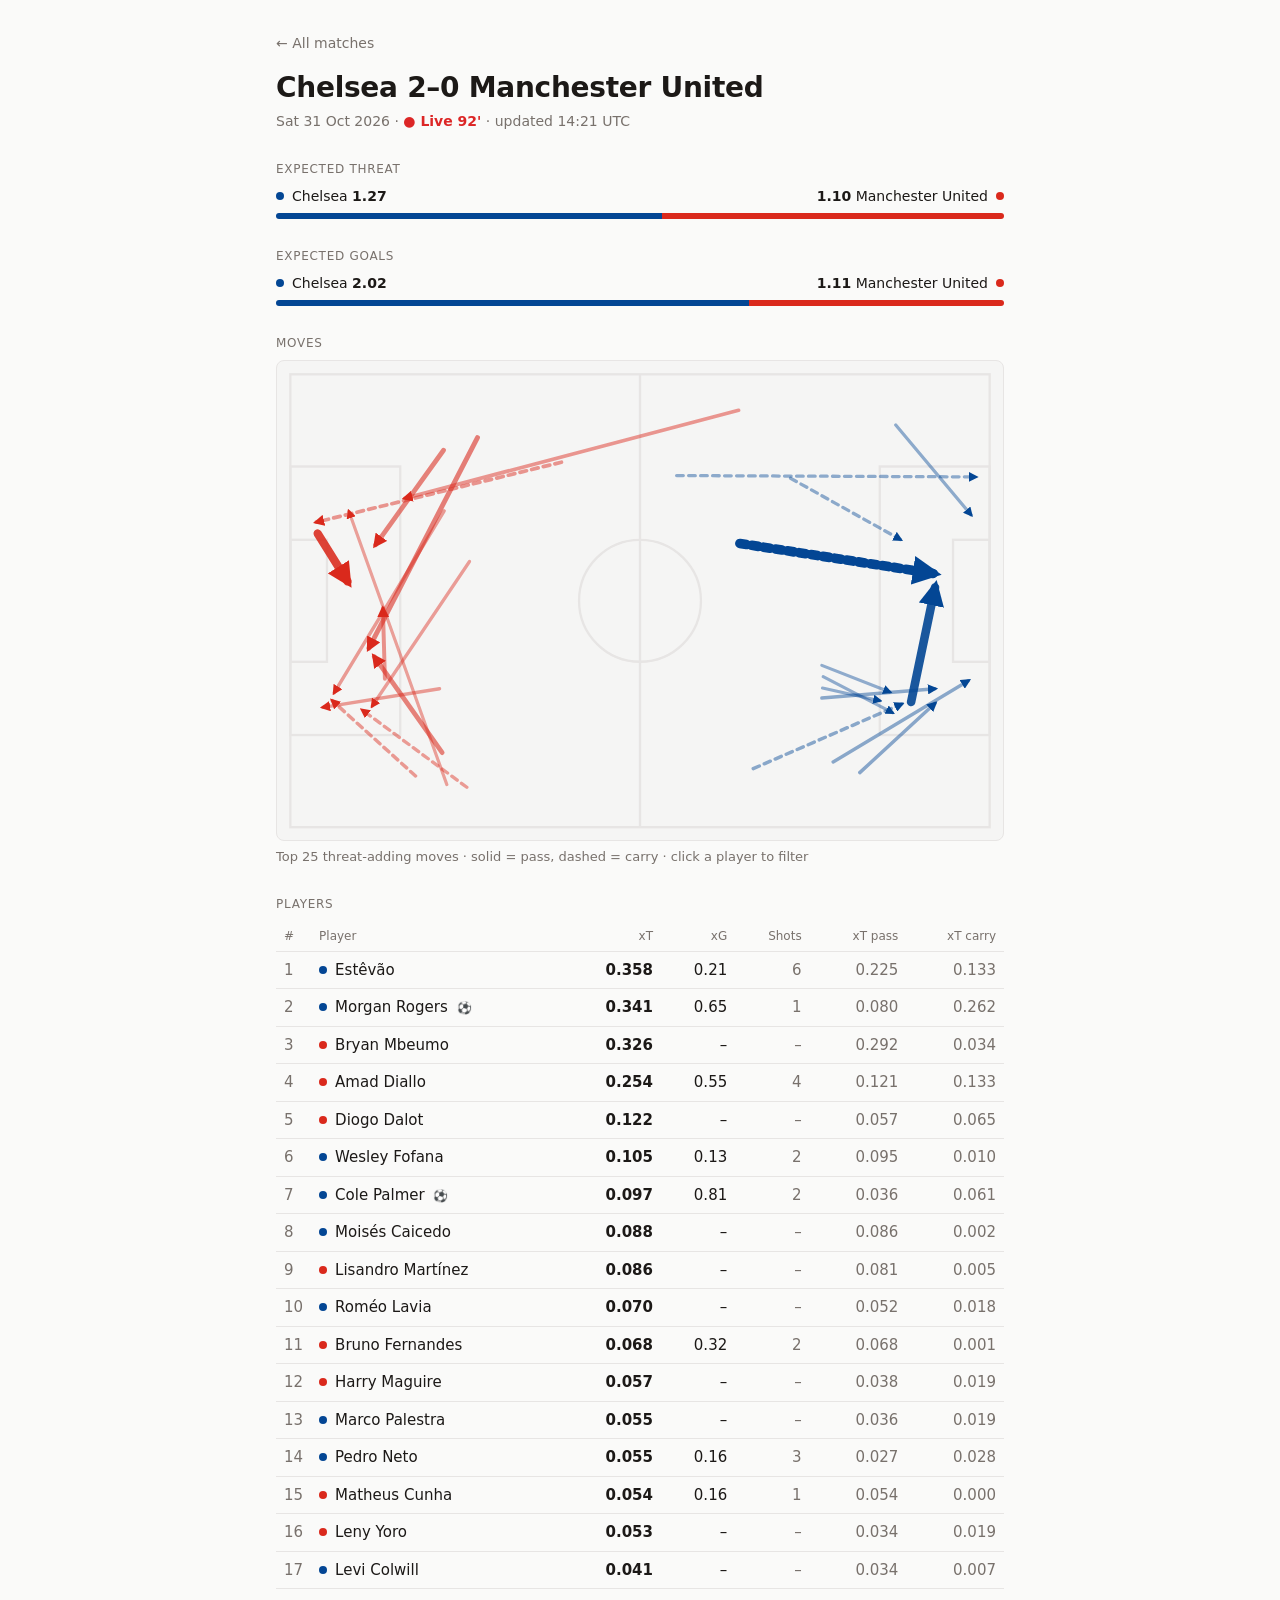
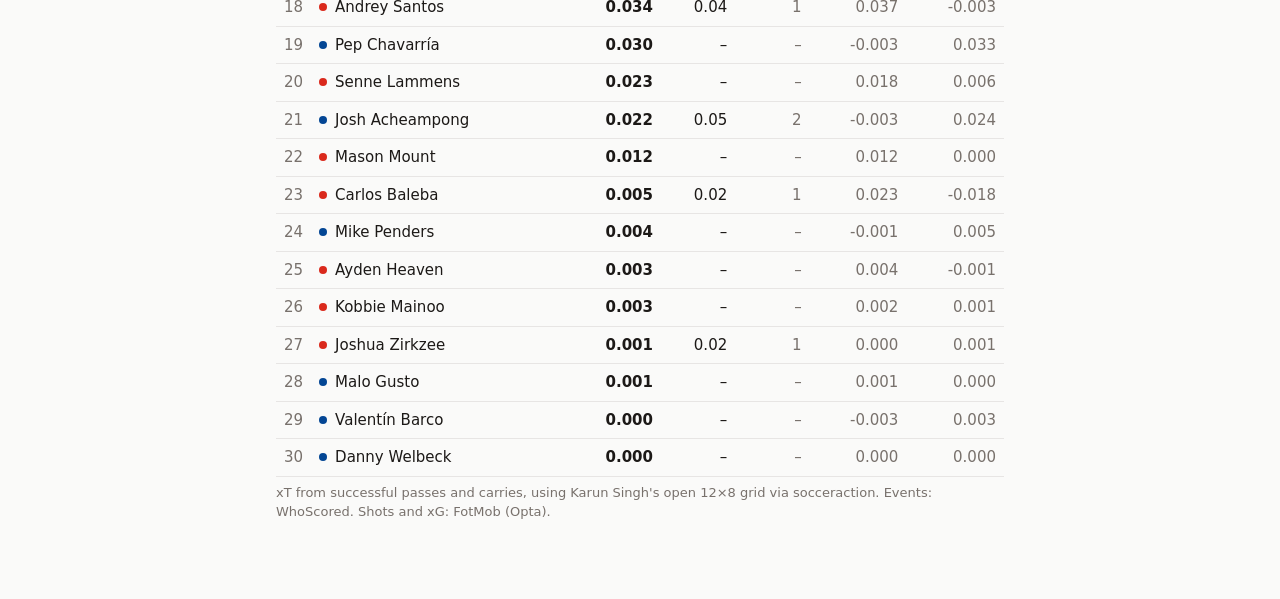
==== commit 0da7255e: "Update xT pages 2026-10-31 14:21" ====
--- a/docs/matches/1983629.html
+++ b/docs/matches/1983629.html
@@ -7,9 +7,9 @@
 <link rel="icon" href="../icon-192.png"><title>Chelsea v Manchester United · xT</title><link rel="stylesheet" href="../style.css"></head>
 <body><main style="--home:light-dark(#034694,#356BA9);--away:light-dark(#DA291C,#DA291C)"><a class="back" href="../index.html">← All matches</a>
 <h1>Chelsea <span class="score">2–0</span> Manchester United</h1>
-<p class="meta">Sat 31 Oct 2026 · <span class="live">● Live 90&#x27;</span> · updated 14:19 UTC</p>
+<p class="meta">Sat 31 Oct 2026 · <span class="live">● Live 92&#x27;</span> · updated 14:21 UTC</p>
 <div class="label">Expected threat</div>
-<div class="split"><span><span class="dot home"></span>Chelsea <b>1.26</b></span><span><b>1.11</b> Manchester United<span class="dot away" style="margin:0 0 0 8px"></span></span></div>
+<div class="split"><span><span class="dot home"></span>Chelsea <b>1.27</b></span><span><b>1.10</b> Manchester United<span class="dot away" style="margin:0 0 0 8px"></span></span></div>
 <div class="bar"><span style="width:53%"></span><span style="width:47%"></span></div>
 <div class="label">Expected goals</div>
 <div class="split"><span><span class="dot home"></span>Chelsea <b>2.02</b></span><span><b>1.11</b> Manchester United<span class="dot away" style="margin:0 0 0 8px"></span></span></div>
@@ -24,9 +24,9 @@
 <div class="hint" id="hint"></div>
 <div class="label">Players</div>
 <table><thead><tr><th>#</th><th>Player</th><th>xT</th><th>xG</th><th>Shots</th><th class="hide-sm">xT pass</th><th class="hide-sm">xT carry</th></tr></thead>
-<tbody><tr data-player="Estêvão"><td>1</td><td><span class="dot home"></span>Estêvão</td><td><b>0.358</b></td><td>0.21</td><td class="num-muted">6</td><td class="hide-sm num-muted">0.225</td><td class="hide-sm num-muted">0.133</td></tr><tr data-player="Morgan Rogers"><td>2</td><td><span class="dot home"></span>Morgan Rogers <span class="goals" title="1 goal(s)">⚽</span></td><td><b>0.341</b></td><td>0.65</td><td class="num-muted">1</td><td class="hide-sm num-muted">0.080</td><td class="hide-sm num-muted">0.262</td></tr><tr data-player="Bryan Mbeumo"><td>3</td><td><span class="dot away"></span>Bryan Mbeumo</td><td><b>0.326</b></td><td>–</td><td class="num-muted">–</td><td class="hide-sm num-muted">0.292</td><td class="hide-sm num-muted">0.034</td></tr><tr data-player="Amad Diallo"><td>4</td><td><span class="dot away"></span>Amad Diallo</td><td><b>0.254</b></td><td>0.55</td><td class="num-muted">4</td><td class="hide-sm num-muted">0.121</td><td class="hide-sm num-muted">0.133</td></tr><tr data-player="Diogo Dalot"><td>5</td><td><span class="dot away"></span>Diogo Dalot</td><td><b>0.119</b></td><td>–</td><td class="num-muted">–</td><td class="hide-sm num-muted">0.053</td><td class="hide-sm num-muted">0.065</td></tr><tr data-player="Wesley Fofana"><td>6</td><td><span class="dot home"></span>Wesley Fofana</td><td><b>0.101</b></td><td>0.13</td><td class="num-muted">2</td><td class="hide-sm num-muted">0.091</td><td class="hide-sm num-muted">0.010</td></tr><tr data-player="Cole Palmer"><td>7</td><td><span class="dot home"></span>Cole Palmer <span class="goals" title="1 goal(s)">⚽</span></td><td><b>0.099</b></td><td>0.81</td><td class="num-muted">2</td><td class="hide-sm num-muted">0.039</td><td class="hide-sm num-muted">0.060</td></tr><tr data-player="Moisés Caicedo"><td>8</td><td><span class="dot home"></span>Moisés Caicedo</td><td><b>0.088</b></td><td>–</td><td class="num-muted">–</td><td class="hide-sm num-muted">0.086</td><td class="hide-sm num-muted">0.002</td></tr><tr data-player="Lisandro Martínez"><td>9</td><td><span class="dot away"></span>Lisandro Martínez</td><td><b>0.086</b></td><td>–</td><td class="num-muted">–</td><td class="hide-sm num-muted">0.081</td><td class="hide-sm num-muted">0.005</td></tr><tr data-player="Roméo Lavia"><td>10</td><td><span class="dot home"></span>Roméo Lavia</td><td><b>0.071</b></td><td>–</td><td class="num-muted">–</td><td class="hide-sm num-muted">0.052</td><td class="hide-sm num-muted">0.019</td></tr><tr data-player="Bruno Fernandes"><td>11</td><td><span class="dot away"></span>Bruno Fernandes</td><td><b>0.066</b></td><td>0.32</td><td class="num-muted">2</td><td class="hide-sm num-muted">0.066</td><td class="hide-sm num-muted">0.000</td></tr><tr data-player="Harry Maguire"><td>12</td><td><span class="dot away"></span>Harry Maguire</td><td><b>0.057</b></td><td>–</td><td class="num-muted">–</td><td class="hide-sm num-muted">0.038</td><td class="hide-sm num-muted">0.019</td></tr><tr data-player="Marco Palestra"><td>13</td><td><span class="dot home"></span>Marco Palestra</td><td><b>0.055</b></td><td>–</td><td class="num-muted">–</td><td class="hide-sm num-muted">0.036</td><td class="hide-sm num-muted">0.019</td></tr><tr data-player="Pedro Neto"><td>14</td><td><span class="dot home"></span>Pedro Neto</td><td><b>0.055</b></td><td>0.16</td><td class="num-muted">3</td><td class="hide-sm num-muted">0.027</td><td class="hide-sm num-muted">0.028</td></tr><tr data-player="Matheus Cunha"><td>15</td><td><span class="dot away"></span>Matheus Cunha</td><td><b>0.054</b></td><td>0.16</td><td class="num-muted">1</td><td class="hide-sm num-muted">0.054</td><td class="hide-sm num-muted">0.000</td></tr><tr data-player="Leny Yoro"><td>16</td><td><span class="dot away"></span>Leny Yoro</td><td><b>0.053</b></td><td>–</td><td class="num-muted">–</td><td class="hide-sm num-muted">0.034</td><td class="hide-sm num-muted">0.019</td></tr><tr data-player="Levi Colwill"><td>17</td><td><span class="dot home"></span>Levi Colwill</td><td><b>0.041</b></td><td>–</td><td class="num-muted">–</td><td class="hide-sm num-muted">0.034</td><td class="hide-sm num-muted">0.007</td></tr><tr data-player="Senne Lammens"><td>18</td><td><span class="dot away"></span>Senne Lammens</td><td><b>0.035</b></td><td>–</td><td class="num-muted">–</td><td class="hide-sm num-muted">0.029</td><td class="hide-sm num-muted">0.006</td></tr><tr data-player="Andrey Santos"><td>19</td><td><span class="dot away"></span>Andrey Santos</td><td><b>0.034</b></td><td>0.04</td><td class="num-muted">1</td><td class="hide-sm num-muted">0.037</td><td class="hide-sm num-muted">-0.003</td></tr><tr data-player="Pep Chavarría"><td>20</td><td><span class="dot home"></span>Pep Chavarría</td><td><b>0.030</b></td><td>–</td><td class="num-muted">–</td><td class="hide-sm num-muted">-0.003</td><td class="hide-sm num-muted">0.033</td></tr><tr data-player="Josh Acheampong"><td>21</td><td><span class="dot home"></span>Josh Acheampong</td><td><b>0.020</b></td><td>0.05</td><td class="num-muted">2</td><td class="hide-sm num-muted">0.000</td><td class="hide-sm num-muted">0.020</td></tr><tr data-player="Mason Mount"><td>22</td><td><span class="dot away"></span>Mason Mount</td><td><b>0.012</b></td><td>–</td><td class="num-muted">–</td><td class="hide-sm num-muted">0.012</td><td class="hide-sm num-muted">0.000</td></tr><tr data-player="Carlos Baleba"><td>23</td><td><span class="dot away"></span>Carlos Baleba</td><td><b>0.005</b></td><td>0.02</td><td class="num-muted">1</td><td class="hide-sm num-muted">0.023</td><td class="hide-sm num-muted">-0.018</td></tr><tr data-player="Mike Penders"><td>24</td><td><span class="dot home"></span>Mike Penders</td><td><b>0.005</b></td><td>–</td><td class="num-muted">–</td><td class="hide-sm num-muted">0.000</td><td class="hide-sm num-muted">0.005</td></tr><tr data-player="Ayden Heaven"><td>25</td><td><span class="dot away"></span>Ayden Heaven</td><td><b>0.003</b></td><td>–</td><td class="num-muted">–</td><td class="hide-sm num-muted">0.004</td><td class="hide-sm num-muted">-0.001</td></tr><tr data-player="Kobbie Mainoo"><td>26</td><td><span class="dot away"></span>Kobbie Mainoo</td><td><b>0.003</b></td><td>–</td><td class="num-muted">–</td><td class="hide-sm num-muted">0.003</td><td class="hide-sm num-muted">0.000</td></tr><tr data-player="Joshua Zirkzee"><td>27</td><td><span class="dot away"></span>Joshua Zirkzee</td><td><b>0.001</b></td><td>0.02</td><td class="num-muted">1</td><td class="hide-sm num-muted">0.000</td><td class="hide-sm num-muted">0.001</td></tr><tr data-player="Malo Gusto"><td>28</td><td><span class="dot home"></span>Malo Gusto</td><td><b>0.001</b></td><td>–</td><td class="num-muted">–</td><td class="hide-sm num-muted">0.001</td><td class="hide-sm num-muted">0.000</td></tr><tr data-player="Valentín Barco"><td>29</td><td><span class="dot home"></span>Valentín Barco</td><td><b>-0.002</b></td><td>–</td><td class="num-muted">–</td><td class="hide-sm num-muted">-0.002</td><td class="hide-sm num-muted">0.000</td></tr></tbody></table>
+<tbody><tr data-player="Estêvão"><td>1</td><td><span class="dot home"></span>Estêvão</td><td><b>0.358</b></td><td>0.21</td><td class="num-muted">6</td><td class="hide-sm num-muted">0.225</td><td class="hide-sm num-muted">0.133</td></tr><tr data-player="Morgan Rogers"><td>2</td><td><span class="dot home"></span>Morgan Rogers <span class="goals" title="1 goal(s)">⚽</span></td><td><b>0.341</b></td><td>0.65</td><td class="num-muted">1</td><td class="hide-sm num-muted">0.080</td><td class="hide-sm num-muted">0.262</td></tr><tr data-player="Bryan Mbeumo"><td>3</td><td><span class="dot away"></span>Bryan Mbeumo</td><td><b>0.326</b></td><td>–</td><td class="num-muted">–</td><td class="hide-sm num-muted">0.292</td><td class="hide-sm num-muted">0.034</td></tr><tr data-player="Amad Diallo"><td>4</td><td><span class="dot away"></span>Amad Diallo</td><td><b>0.254</b></td><td>0.55</td><td class="num-muted">4</td><td class="hide-sm num-muted">0.121</td><td class="hide-sm num-muted">0.133</td></tr><tr data-player="Diogo Dalot"><td>5</td><td><span class="dot away"></span>Diogo Dalot</td><td><b>0.122</b></td><td>–</td><td class="num-muted">–</td><td class="hide-sm num-muted">0.057</td><td class="hide-sm num-muted">0.065</td></tr><tr data-player="Wesley Fofana"><td>6</td><td><span class="dot home"></span>Wesley Fofana</td><td><b>0.105</b></td><td>0.13</td><td class="num-muted">2</td><td class="hide-sm num-muted">0.095</td><td class="hide-sm num-muted">0.010</td></tr><tr data-player="Cole Palmer"><td>7</td><td><span class="dot home"></span>Cole Palmer <span class="goals" title="1 goal(s)">⚽</span></td><td><b>0.097</b></td><td>0.81</td><td class="num-muted">2</td><td class="hide-sm num-muted">0.036</td><td class="hide-sm num-muted">0.061</td></tr><tr data-player="Moisés Caicedo"><td>8</td><td><span class="dot home"></span>Moisés Caicedo</td><td><b>0.088</b></td><td>–</td><td class="num-muted">–</td><td class="hide-sm num-muted">0.086</td><td class="hide-sm num-muted">0.002</td></tr><tr data-player="Lisandro Martínez"><td>9</td><td><span class="dot away"></span>Lisandro Martínez</td><td><b>0.086</b></td><td>–</td><td class="num-muted">–</td><td class="hide-sm num-muted">0.081</td><td class="hide-sm num-muted">0.005</td></tr><tr data-player="Roméo Lavia"><td>10</td><td><span class="dot home"></span>Roméo Lavia</td><td><b>0.070</b></td><td>–</td><td class="num-muted">–</td><td class="hide-sm num-muted">0.052</td><td class="hide-sm num-muted">0.018</td></tr><tr data-player="Bruno Fernandes"><td>11</td><td><span class="dot away"></span>Bruno Fernandes</td><td><b>0.068</b></td><td>0.32</td><td class="num-muted">2</td><td class="hide-sm num-muted">0.068</td><td class="hide-sm num-muted">0.001</td></tr><tr data-player="Harry Maguire"><td>12</td><td><span class="dot away"></span>Harry Maguire</td><td><b>0.057</b></td><td>–</td><td class="num-muted">–</td><td class="hide-sm num-muted">0.038</td><td class="hide-sm num-muted">0.019</td></tr><tr data-player="Marco Palestra"><td>13</td><td><span class="dot home"></span>Marco Palestra</td><td><b>0.055</b></td><td>–</td><td class="num-muted">–</td><td class="hide-sm num-muted">0.036</td><td class="hide-sm num-muted">0.019</td></tr><tr data-player="Pedro Neto"><td>14</td><td><span class="dot home"></span>Pedro Neto</td><td><b>0.055</b></td><td>0.16</td><td class="num-muted">3</td><td class="hide-sm num-muted">0.027</td><td class="hide-sm num-muted">0.028</td></tr><tr data-player="Matheus Cunha"><td>15</td><td><span class="dot away"></span>Matheus Cunha</td><td><b>0.054</b></td><td>0.16</td><td class="num-muted">1</td><td class="hide-sm num-muted">0.054</td><td class="hide-sm num-muted">0.000</td></tr><tr data-player="Leny Yoro"><td>16</td><td><span class="dot away"></span>Leny Yoro</td><td><b>0.053</b></td><td>–</td><td class="num-muted">–</td><td class="hide-sm num-muted">0.034</td><td class="hide-sm num-muted">0.019</td></tr><tr data-player="Levi Colwill"><td>17</td><td><span class="dot home"></span>Levi Colwill</td><td><b>0.041</b></td><td>–</td><td class="num-muted">–</td><td class="hide-sm num-muted">0.034</td><td class="hide-sm num-muted">0.007</td></tr><tr data-player="Andrey Santos"><td>18</td><td><span class="dot away"></span>Andrey Santos</td><td><b>0.034</b></td><td>0.04</td><td class="num-muted">1</td><td class="hide-sm num-muted">0.037</td><td class="hide-sm num-muted">-0.003</td></tr><tr data-player="Pep Chavarría"><td>19</td><td><span class="dot home"></span>Pep Chavarría</td><td><b>0.030</b></td><td>–</td><td class="num-muted">–</td><td class="hide-sm num-muted">-0.003</td><td class="hide-sm num-muted">0.033</td></tr><tr data-player="Senne Lammens"><td>20</td><td><span class="dot away"></span>Senne Lammens</td><td><b>0.023</b></td><td>–</td><td class="num-muted">–</td><td class="hide-sm num-muted">0.018</td><td class="hide-sm num-muted">0.006</td></tr><tr data-player="Josh Acheampong"><td>21</td><td><span class="dot home"></span>Josh Acheampong</td><td><b>0.022</b></td><td>0.05</td><td class="num-muted">2</td><td class="hide-sm num-muted">-0.003</td><td class="hide-sm num-muted">0.024</td></tr><tr data-player="Mason Mount"><td>22</td><td><span class="dot away"></span>Mason Mount</td><td><b>0.012</b></td><td>–</td><td class="num-muted">–</td><td class="hide-sm num-muted">0.012</td><td class="hide-sm num-muted">0.000</td></tr><tr data-player="Carlos Baleba"><td>23</td><td><span class="dot away"></span>Carlos Baleba</td><td><b>0.005</b></td><td>0.02</td><td class="num-muted">1</td><td class="hide-sm num-muted">0.023</td><td class="hide-sm num-muted">-0.018</td></tr><tr data-player="Mike Penders"><td>24</td><td><span class="dot home"></span>Mike Penders</td><td><b>0.004</b></td><td>–</td><td class="num-muted">–</td><td class="hide-sm num-muted">-0.001</td><td class="hide-sm num-muted">0.005</td></tr><tr data-player="Ayden Heaven"><td>25</td><td><span class="dot away"></span>Ayden Heaven</td><td><b>0.003</b></td><td>–</td><td class="num-muted">–</td><td class="hide-sm num-muted">0.004</td><td class="hide-sm num-muted">-0.001</td></tr><tr data-player="Kobbie Mainoo"><td>26</td><td><span class="dot away"></span>Kobbie Mainoo</td><td><b>0.003</b></td><td>–</td><td class="num-muted">–</td><td class="hide-sm num-muted">0.002</td><td class="hide-sm num-muted">0.001</td></tr><tr data-player="Joshua Zirkzee"><td>27</td><td><span class="dot away"></span>Joshua Zirkzee</td><td><b>0.001</b></td><td>0.02</td><td class="num-muted">1</td><td class="hide-sm num-muted">0.000</td><td class="hide-sm num-muted">0.001</td></tr><tr data-player="Malo Gusto"><td>28</td><td><span class="dot home"></span>Malo Gusto</td><td><b>0.001</b></td><td>–</td><td class="num-muted">–</td><td class="hide-sm num-muted">0.001</td><td class="hide-sm num-muted">0.000</td></tr><tr data-player="Valentín Barco"><td>29</td><td><span class="dot home"></span>Valentín Barco</td><td><b>0.000</b></td><td>–</td><td class="num-muted">–</td><td class="hide-sm num-muted">-0.003</td><td class="hide-sm num-muted">0.003</td></tr><tr data-player="Danny Welbeck"><td>30</td><td><span class="dot home"></span>Danny Welbeck</td><td><b>0.000</b></td><td>–</td><td class="num-muted">–</td><td class="hide-sm num-muted">0.000</td><td class="hide-sm num-muted">0.000</td></tr></tbody></table>
 <p class="hint">xT from successful passes and carries, using Karun Singh's open 12×8 grid via socceraction. Events: WhoScored. Shots and xG: FotMob (Opta).</p>
-<script type="application/json" id="data">[{"player": "Senne Lammens", "side": "away", "kind": "pass", "minute": 1, "xt": 0.0128, "x0": 29.1, "y0": 32.1, "x1": 76.4, "y1": 50.4}, {"player": "Diogo Dalot", "side": "away", "kind": "carry", "minute": 1, "xt": 0.0012, "x0": 40.8, "y0": 50.6, "x1": 47.2, "y1": 51.2}, {"player": "Bruno Fernandes", "side": "away", "kind": "pass", "minute": 1, "xt": 0.0026, "x0": 45.6, "y0": 44.1, "x1": 53.8, "y1": 47.7}, {"player": "Est\u00eav\u00e3o", "side": "home", "kind": "carry", "minute": 1, "xt": 0.0025, "x0": 57.2, "y0": 19.8, "x1": 64.2, "y1": 21.8}, {"player": "Matheus Cunha", "side": "away", "kind": "pass", "minute": 1, "xt": 0.0006, "x0": 45.6, "y0": 45.7, "x1": 44.1, "y1": 42.0}, {"player": "Matheus Cunha", "side": "away", "kind": "pass", "minute": 1, "xt": 0.0039, "x0": 51.2, "y0": 31.9, "x1": 61.5, "y1": 15.3}, {"player": "Amad Diallo", "side": "away", "kind": "pass", "minute": 1, "xt": 0.0161, "x0": 69.9, "y0": 9.0, "x1": 90.5, "y1": 5.8}, {"player": "Leny Yoro", "side": "away", "kind": "pass", "minute": 1, "xt": 0.0066, "x0": 64.5, "y0": 5.2, "x1": 70.1, "y1": 11.2}, {"player": "Leny Yoro", "side": "away", "kind": "pass", "minute": 1, "xt": 0.0027, "x0": 58.5, "y0": 5.2, "x1": 69.7, "y1": 2.4}, {"player": "Matheus Cunha", "side": "away", "kind": "carry", "minute": 1, "xt": 0.0038, "x0": 69.7, "y0": 2.4, "x1": 73.4, "y1": 3.4}, {"player": "Matheus Cunha", "side": "away", "kind": "pass", "minute": 1, "xt": 0.0028, "x0": 73.4, "y0": 3.4, "x1": 77.5, "y1": 10.3}, {"player": "Josh Acheampong", "side": "home", "kind": "pass", "minute": 1, "xt": 0.001, "x0": 24.2, "y0": 5.8, "x1": 22.5, "y1": 13.2}, {"player": "Carlos Baleba", "side": "away", "kind": "pass", "minute": 2, "xt": 0.0038, "x0": 65.6, "y0": 60.1, "x1": 77.1, "y1": 59.9}, {"player": "Josh Acheampong", "side": "home", "kind": "pass", "minute": 2, "xt": 0.002, "x0": 16.5, "y0": 8.4, "x1": 15.6, "y1": 20.5}, {"player": "Marco Palestra", "side": "home", "kind": "pass", "minute": 2, "xt": 0.0016, "x0": 24.2, "y0": 59.8, "x1": 24.4, "y1": 45.0}, {"player": "Mois\u00e9s Caicedo", "side": "home", "kind": "pass", "minute": 2, "xt": 0.0002, "x0": 24.4, "y0": 44.8, "x1": 23.1, "y1": 27.5}, {"player": "Wesley Fofana", "side": "home", "kind": "carry", "minute": 2, "xt": 0.002, "x0": 23.1, "y0": 27.5, "x1": 36.0, "y1": 12.6}, {"player": "Wesley Fofana", "side": "home", "kind": "pass", "minute": 2, "xt": 0.0026, "x0": 36.0, "y0": 12.6, "x1": 54.6, "y1": 5.6}, {"player": "Andrey Santos", "side": "away", "kind": "pass", "minute": 2, "xt": 0.0025, "x0": 61.4, "y0": 57.6, "x1": 74.0, "y1": 64.1}, {"player": "Bruno Fernandes", "side": "away", "kind": "pass", "minute": 2, "xt": 0.0028, "x0": 72.9, "y0": 63.2, "x1": 74.0, "y1": 57.4}, {"player": "Diogo Dalot", "side": "away", "kind": "carry", "minute": 2, "xt": 0.0101, "x0": 64.8, "y0": 63.2, "x1": 80.2, "y1": 63.5}, {"player": "Wesley Fofana", "side": "home", "kind": "pass", "minute": 2, "xt": 0.0019, "x0": 21.3, "y0": 14.3, "x1": 30.8, "y1": 36.4}, {"player": "Levi Colwill", "side": "home", "kind": "pass", "minute": 2, "xt": 0.0013, "x0": 22.4, "y0": 46.2, "x1": 26.5, "y1": 30.5}, {"player": "Cole Palmer", "side": "home", "kind": "pass", "minute": 2, "xt": 0.0007, "x0": 34.8, "y0": 16.2, "x1": 40.6, "y1": 2.0}, {"player": "Josh Acheampong", "side": "home", "kind": "pass", "minute": 3, "xt": 0.0009, "x0": 41.2, "y0": 2.0, "x1": 37.5, "y1": 9.0}, {"player": "Wesley Fofana", "side": "home", "kind": "carry", "minute": 3, "xt": 0.0005, "x0": 41.9, "y0": 15.4, "x1": 40.2, "y1": 19.0}, {"player": "Levi Colwill", "side": "home", "kind": "pass", "minute": 3, "xt": 0.0001, "x0": 37.3, "y0": 35.0, "x1": 39.3, "y1": 49.2}, {"player": "Mois\u00e9s Caicedo", "side": "home", "kind": "pass", "minute": 4, "xt": 0.0004, "x0": 25.8, "y0": 51.6, "x1": 29.4, "y1": 64.1}, {"player": "Mike Penders", "side": "home", "kind": "pass", "minute": 4, "xt": 0.0008, "x0": 7.7, "y0": 36.9, "x1": 20.6, "y1": 36.4}, {"player": "Mois\u00e9s Caicedo", "side": "home", "kind": "carry", "minute": 4, "xt": 0.0012, "x0": 20.6, "y0": 36.4, "x1": 28.8, "y1": 31.0}, {"player": "Wesley Fofana", "side": "home", "kind": "pass", "minute": 4, "xt": 0.002, "x0": 12.7, "y0": 16.5, "x1": 10.8, "y1": 35.4}, {"player": "Rom\u00e9o Lavia", "side": "home", "kind": "pass", "minute": 4, "xt": 0.0002, "x0": 21.1, "y0": 44.0, "x1": 24.3, "y1": 35.0}, {"player": "Levi Colwill", "side": "home", "kind": "carry", "minute": 4, "xt": 0.0012, "x0": 24.3, "y0": 35.0, "x1": 29.6, "y1": 33.2}, {"player": "Cole Palmer", "side": "home", "kind": "pass", "minute": 4, "xt": 0.0014, "x0": 34.8, "y0": 28.4, "x1": 36.5, "y1": 18.8}, {"player": "Harry Maguire", "side": "away", "kind": "pass", "minute": 5, "xt": 0.0016, "x0": 30.1, "y0": 23.9, "x1": 35.1, "y1": 24.5}, {"player": "Est\u00eav\u00e3o", "side": "home", "kind": "pass", "minute": 5, "xt": 0.0042, "x0": 69.1, "y0": 42.2, "x1": 72.6, "y1": 48.4}, {"player": "Morgan Rogers", "side": "home", "kind": "pass", "minute": 5, "xt": 0.0107, "x0": 76.2, "y0": 49.2, "x1": 95.0, "y1": 62.8}, {"player": "Morgan Rogers", "side": "home", "kind": "pass", "minute": 5, "xt": 0.0296, "x0": 90.9, "y0": 60.4, "x1": 102.2, "y1": 46.9}, {"player": "Mois\u00e9s Caicedo", "side": "home", "kind": "pass", "minute": 5, "xt": 0.0113, "x0": 72.0, "y0": 31.6, "x1": 79.5, "y1": 26.7}, {"player": "Cole Palmer", "side": "home", "kind": "pass", "minute": 5, "xt": 0.0003, "x0": 78.0, "y0": 25.6, "x1": 70.9, "y1": 21.2}, {"player": "Rom\u00e9o Lavia", "side": "home", "kind": "pass", "minute": 5, "xt": 0.0034, "x0": 71.0, "y0": 21.2, "x1": 82.7, "y1": 3.9}, {"player": "Cole Palmer", "side": "home", "kind": "pass", "minute": 5, "xt": 0.0029, "x0": 75.0, "y0": 8.0, "x1": 70.1, "y1": 17.1}, {"player": "Amad Diallo", "side": "away", "kind": "pass", "minute": 6, "xt": 0.001, "x0": 14.5, "y0": 3.1, "x1": 9.9, "y1": 16.9}, {"player": "Harry Maguire", "side": "away", "kind": "carry", "minute": 6, "xt": 0.0012, "x0": 9.9, "y0": 16.9, "x1": 21.9, "y1": 23.7}, {"player": "Diogo Dalot", "side": "away", "kind": "pass", "minute": 6, "xt": 0.0015, "x0": 29.4, "y0": 63.2, "x1": 37.8, "y1": 64.0}, {"player": "Bruno Fernandes", "side": "away", "kind": "pass", "minute": 6, "xt": 0.0009, "x0": 37.8, "y0": 64.0, "x1": 35.4, "y1": 59.1}, {"player": "Rom\u00e9o Lavia", "side": "home", "kind": "carry", "minute": 6, "xt": 0.0013, "x0": 69.4, "y0": 7.3, "x1": 69.0, "y1": 16.7}, {"player": "Carlos Baleba", "side": "away", "kind": "pass", "minute": 6, "xt": 0.0016, "x0": 31.6, "y0": 51.6, "x1": 35.6, "y1": 51.4}, {"player": "Bruno Fernandes", "side": "away", "kind": "carry", "minute": 6, "xt": 0.0005, "x0": 35.6, "y0": 51.3, "x1": 40.5, "y1": 49.0}, {"player": "Harry Maguire", "side": "away", "kind": "pass", "minute": 6, "xt": 0.0044, "x0": 45.5, "y0": 24.3, "x1": 62.2, "y1": 14.8}, {"player": "Matheus Cunha", "side": "away", "kind": "pass", "minute": 7, "xt": 0.0089, "x0": 67.0, "y0": 14.6, "x1": 82.0, "y1": 3.1}, {"player": "Amad Diallo", "side": "away", "kind": "carry", "minute": 7, "xt": 0.002, "x0": 82.0, "y0": 3.1, "x1": 82.0, "y1": 11.4}, {"player": "Amad Diallo", "side": "away", "kind": "pass", "minute": 7, "xt": 0.0785, "x0": 82.0, "y0": 11.4, "x1": 92.2, "y1": 25.6}, {"player": "Mike Penders", "side": "home", "kind": "pass", "minute": 7, "xt": 0.0018, "x0": 12.7, "y0": 36.2, "x1": 37.4, "y1": 36.6}, {"player": "Morgan Rogers", "side": "home", "kind": "carry", "minute": 7, "xt": 0.0022, "x0": 37.4, "y0": 36.6, "x1": 49.2, "y1": 36.7}, {"player": "Josh Acheampong", "side": "home", "kind": "pass", "minute": 7, "xt": 0.0002, "x0": 45.9, "y0": 7.8, "x1": 35.9, "y1": 21.1}, {"player": "Wesley Fofana", "side": "home", "kind": "pass", "minute": 7, "xt": 0.0022, "x0": 39.2, "y0": 29.2, "x1": 50.3, "y1": 31.6}, {"player": "Senne Lammens", "side": "away", "kind": "pass", "minute": 8, "xt": 0.0004, "x0": 13.4, "y0": 33.9, "x1": 41.7, "y1": 62.8}, {"player": "Andrey Santos", "side": "away", "kind": "carry", "minute": 8, "xt": 0.0009, "x0": 43.7, "y0": 60.5, "x1": 38.8, "y1": 58.8}, {"player": "Andrey Santos", "side": "away", "kind": "pass", "minute": 8, "xt": 0.0003, "x0": 38.8, "y0": 58.8, "x1": 47.4, "y1": 61.2}, {"player": "Diogo Dalot", "side": "away", "kind": "pass", "minute": 8, "xt": 0.0012, "x0": 39.3, "y0": 64.3, "x1": 44.7, "y1": 65.7}, {"player": "Marco Palestra", "side": "home", "kind": "carry", "minute": 8, "xt": 0.0022, "x0": 42.0, "y0": 45.4, "x1": 46.9, "y1": 31.6}, {"player": "Marco Palestra", "side": "home", "kind": "pass", "minute": 8, "xt": 0.002, "x0": 46.9, "y0": 31.6, "x1": 53.8, "y1": 17.2}, {"player": "Cole Palmer", "side": "home", "kind": "carry", "minute": 8, "xt": 0.0117, "x0": 53.8, "y0": 17.2, "x1": 80.1, "y1": 17.8}, {"player": "Senne Lammens", "side": "away", "kind": "pass", "minute": 9, "xt": 0.0014, "x0": 4.3, "y0": 31.9, "x1": 17.0, "y1": 30.5}, {"player": "Lisandro Mart\u00ednez", "side": "away", "kind": "pass", "minute": 9, "xt": 0.0042, "x0": 24.9, "y0": 60.2, "x1": 41.9, "y1": 50.7}, {"player": "Matheus Cunha", "side": "away", "kind": "carry", "minute": 9, "xt": 0.0036, "x0": 46.0, "y0": 60.5, "x1": 56.4, "y1": 58.5}, {"player": "Matheus Cunha", "side": "away", "kind": "pass", "minute": 9, "xt": 0.0051, "x0": 56.4, "y0": 58.5, "x1": 78.5, "y1": 62.0}, {"player": "Diogo Dalot", "side": "away", "kind": "carry", "minute": 9, "xt": 0.0337, "x0": 78.5, "y0": 62.0, "x1": 94.2, "y1": 50.4}, {"player": "Matheus Cunha", "side": "away", "kind": "pass", "minute": 9, "xt": 0.0531, "x0": 90.8, "y0": 45.7, "x1": 91.1, "y1": 35.2}, {"player": "Harry Maguire", "side": "away", "kind": "carry", "minute": 10, "xt": 0.0063, "x0": 71.8, "y0": 5.2, "x1": 78.9, "y1": 6.0}, {"player": "Rom\u00e9o Lavia", "side": "home", "kind": "carry", "minute": 10, "xt": 0.0004, "x0": 25.5, "y0": 53.5, "x1": 13.2, "y1": 43.8}, {"player": "Rom\u00e9o Lavia", "side": "home", "kind": "pass", "minute": 10, "xt": 0.0002, "x0": 13.2, "y0": 43.8, "x1": 21.2, "y1": 18.0}, {"player": "Josh Acheampong", "side": "home", "kind": "carry", "minute": 10, "xt": 0.0012, "x0": 21.2, "y0": 18.0, "x1": 37.1, "y1": 6.3}, {"player": "Josh Acheampong", "side": "home", "kind": "pass", "minute": 10, "xt": 0.0012, "x0": 37.1, "y0": 6.3, "x1": 44.6, "y1": 1.6}, {"player": "Wesley Fofana", "side": "home", "kind": "carry", "minute": 10, "xt": 0.0006, "x0": 21.0, "y0": 15.8, "x1": 25.4, "y1": 21.0}, {"player": "Wesley Fofana", "side": "home", "kind": "pass", "minute": 10, "xt": 0.0002, "x0": 25.4, "y0": 21.0, "x1": 26.1, "y1": 38.2}, {"player": "Levi Colwill", "side": "home", "kind": "carry", "minute": 10, "xt": 0.0012, "x0": 26.1, "y0": 38.2, "x1": 28.6, "y1": 27.6}, {"player": "Wesley Fofana", "side": "home", "kind": "carry", "minute": 10, "xt": 0.0017, "x0": 26.1, "y0": 16.5, "x1": 27.2, "y1": 20.7}, {"player": "Wesley Fofana", "side": "home", "kind": "pass", "minute": 10, "xt": 0.0002, "x0": 27.2, "y0": 20.7, "x1": 26.6, "y1": 39.6}, {"player": "Harry Maguire", "side": "away", "kind": "pass", "minute": 11, "xt": 0.0053, "x0": 40.4, "y0": 10.4, "x1": 66.4, "y1": 3.4}, {"player": "Marco Palestra", "side": "home", "kind": "carry", "minute": 11, "xt": 0.0008, "x0": 31.8, "y0": 63.5, "x1": 31.6, "y1": 59.0}, {"player": "Marco Palestra", "side": "home", "kind": "pass", "minute": 11, "xt": 0.0007, "x0": 31.6, "y0": 59.0, "x1": 32.2, "y1": 30.7}, {"player": "Wesley Fofana", "side": "home", "kind": "pass", "minute": 11, "xt": 0.0002, "x0": 34.8, "y0": 21.2, "x1": 42.4, "y1": 7.0}, {"player": "Josh Acheampong", "side": "home", "kind": "pass", "minute": 11, "xt": 0.0035, "x0": 42.7, "y0": 6.6, "x1": 55.4, "y1": 0.8}, {"player": "Wesley Fofana", "side": "home", "kind": "carry", "minute": 11, "xt": 0.0005, "x0": 41.8, "y0": 14.6, "x1": 40.5, "y1": 18.0}, {"player": "Levi Colwill", "side": "home", "kind": "carry", "minute": 11, "xt": 0.0001, "x0": 39.2, "y0": 40.3, "x1": 42.7, "y1": 43.0}, {"player": "Wesley Fofana", "side": "home", "kind": "pass", "minute": 11, "xt": 0.0022, "x0": 39.4, "y0": 30.4, "x1": 46.0, "y1": 33.0}, {"player": "Rom\u00e9o Lavia", "side": "home", "kind": "pass", "minute": 11, "xt": 0.0026, "x0": 45.8, "y0": 32.8, "x1": 64.7, "y1": 0.7}, {"player": "Est\u00eav\u00e3o", "side": "home", "kind": "carry", "minute": 11, "xt": 0.0121, "x0": 64.7, "y0": 0.7, "x1": 82.5, "y1": 10.5}, {"player": "Amad Diallo", "side": "away", "kind": "carry", "minute": 12, "xt": 0.005, "x0": 48.6, "y0": 4.4, "x1": 63.2, "y1": 3.4}, {"player": "Carlos Baleba", "side": "away", "kind": "pass", "minute": 12, "xt": 0.0018, "x0": 57.2, "y0": 30.7, "x1": 67.1, "y1": 57.3}, {"player": "Andrey Santos", "side": "away", "kind": "pass", "minute": 12, "xt": 0.002, "x0": 48.0, "y0": 37.1, "x1": 57.8, "y1": 31.1}, {"player": "Andrey Santos", "side": "away", "kind": "pass", "minute": 12, "xt": 0.0031, "x0": 56.6, "y0": 32.3, "x1": 65.8, "y1": 26.0}, {"player": "Morgan Rogers", "side": "home", "kind": "carry", "minute": 12, "xt": 0.0022, "x0": 37.8, "y0": 39.2, "x1": 48.8, "y1": 39.4}, {"player": "Levi Colwill", "side": "home", "kind": "pass", "minute": 12, "xt": 0.0006, "x0": 55.5, "y0": 27.9, "x1": 68.8, "y1": 3.9}, {"player": "Cole Palmer", "side": "home", "kind": "pass", "minute": 13, "xt": 0.0101, "x0": 69.9, "y0": 3.3, "x1": 79.6, "y1": 1.3}, {"player": "Wesley Fofana", "side": "home", "kind": "pass", "minute": 13, "xt": 0.0013, "x0": 61.0, "y0": 13.8, "x1": 66.7, "y1": 4.7}, {"player": "Cole Palmer", "side": "home", "kind": "pass", "minute": 13, "xt": 0.0101, "x0": 66.7, "y0": 4.7, "x1": 78.9, "y1": 1.6}, {"player": "Lisandro Mart\u00ednez", "side": "away", "kind": "pass", "minute": 13, "xt": 0.0013, "x0": 21.7, "y0": 44.9, "x1": 31.6, "y1": 40.7}, {"player": "Diogo Dalot", "side": "away", "kind": "pass", "minute": 13, "xt": 0.0036, "x0": 49.8, "y0": 60.7, "x1": 56.5, "y1": 54.7}, {"player": "Leny Yoro", "side": "away", "kind": "pass", "minute": 14, "xt": 0.0004, "x0": 47.7, "y0": 18.2, "x1": 58.3, "y1": 3.4}, {"player": "Amad Diallo", "side": "away", "kind": "pass", "minute": 14, "xt": 0.0065, "x0": 58.3, "y0": 3.4, "x1": 78.4, "y1": 4.8}, {"player": "Leny Yoro", "side": "away", "kind": "carry", "minute": 14, "xt": 0.0194, "x0": 78.4, "y0": 4.8, "x1": 96.0, "y1": 10.7}, {"player": "Rom\u00e9o Lavia", "side": "home", "kind": "carry", "minute": 15, "xt": 0.0013, "x0": 34.5, "y0": 32.7, "x1": 36.2, "y1": 35.4}, {"player": "Rom\u00e9o Lavia", "side": "home", "kind": "pass", "minute": 15, "xt": 0.0035, "x0": 36.2, "y0": 35.4, "x1": 60.8, "y1": 54.4}, {"player": "Est\u00eav\u00e3o", "side": "home", "kind": "carry", "minute": 15, "xt": 0.0124, "x0": 60.8, "y0": 54.4, "x1": 79.4, "y1": 42.6}, {"player": "Morgan Rogers", "side": "home", "kind": "pass", "minute": 15, "xt": 0.0264, "x0": 80.0, "y0": 22.6, "x1": 90.4, "y1": 17.2}, {"player": "Josh Acheampong", "side": "home", "kind": "carry", "minute": 16, "xt": 0.0013, "x0": 23.7, "y0": 1.4, "x1": 32.5, "y1": 3.0}, {"player": "Lisandro Mart\u00ednez", "side": "away", "kind": "carry", "minute": 16, "xt": 0.0023, "x0": 46.1, "y0": 61.4, "x1": 56.0, "y1": 65.4}, {"player": "Lisandro Mart\u00ednez", "side": "away", "kind": "pass", "minute": 16, "xt": 0.0065, "x0": 56.0, "y0": 65.4, "x1": 74.2, "y1": 65.4}, {"player": "Andrey Santos", "side": "away", "kind": "pass", "minute": 16, "xt": 0.0032, "x0": 59.3, "y0": 55.8, "x1": 63.4, "y1": 45.2}, {"player": "Carlos Baleba", "side": "away", "kind": "carry", "minute": 16, "xt": 0.0006, "x0": 63.5, "y0": 42.6, "x1": 62.5, "y1": 33.8}, {"player": "Carlos Baleba", "side": "away", "kind": "pass", "minute": 16, "xt": 0.0013, "x0": 62.5, "y0": 33.8, "x1": 70.6, "y1": 5.8}, {"player": "Harry Maguire", "side": "away", "kind": "pass", "minute": 16, "xt": 0.0048, "x0": 63.0, "y0": 19.0, "x1": 70.1, "y1": 20.3}, {"player": "Morgan Rogers", "side": "home", "kind": "carry", "minute": 16, "xt": 0.01, "x0": 48.4, "y0": 52.4, "x1": 76.6, "y1": 41.5}, {"player": "Diogo Dalot", "side": "away", "kind": "pass", "minute": 17, "xt": 0.001, "x0": 28.0, "y0": 45.3, "x1": 40.1, "y1": 52.7}, {"player": "Est\u00eav\u00e3o", "side": "home", "kind": "carry", "minute": 17, "xt": 0.0101, "x0": 66.5, "y0": 7.2, "x1": 83.1, "y1": 1.7}, {"player": "Est\u00eav\u00e3o", "side": "home", "kind": "carry", "minute": 17, "xt": 0.0073, "x0": 83.1, "y0": 1.7, "x1": 90.0, "y1": 5.4}, {"player": "Rom\u00e9o Lavia", "side": "home", "kind": "pass", "minute": 17, "xt": 0.0013, "x0": 67.9, "y0": 16.9, "x1": 69.6, "y1": 31.0}, {"player": "Mois\u00e9s Caicedo", "side": "home", "kind": "pass", "minute": 17, "xt": 0.0076, "x0": 69.8, "y0": 31.1, "x1": 83.9, "y1": 61.3}, {"player": "Marco Palestra", "side": "home", "kind": "carry", "minute": 17, "xt": 0.0131, "x0": 83.9, "y0": 61.3, "x1": 90.9, "y1": 54.8}, {"player": "Marco Palestra", "side": "home", "kind": "pass", "minute": 17, "xt": 0.0238, "x0": 90.9, "y0": 54.8, "x1": 103.6, "y1": 50.1}, {"player": "Morgan Rogers", "side": "home", "kind": "carry", "minute": 17, "xt": 0.0238, "x0": 96.2, "y0": 52.2, "x1": 98.4, "y1": 48.5}, {"player": "Pedro Neto", "side": "home", "kind": "pass", "minute": 18, "xt": 0.0094, "x0": 79.6, "y0": 47.6, "x1": 98.2, "y1": 3.4}, {"player": "Amad Diallo", "side": "away", "kind": "pass", "minute": 19, "xt": 0.0036, "x0": 30.8, "y0": 19.4, "x1": 60.7, "y1": 6.5}, {"player": "Bryan Mbeumo", "side": "away", "kind": "carry", "minute": 19, "xt": 0.0093, "x0": 60.7, "y0": 6.5, "x1": 76.9, "y1": 9.5}, {"player": "Bryan Mbeumo", "side": "away", "kind": "pass", "minute": 19, "xt": 0.084, "x0": 76.9, "y0": 9.5, "x1": 93.2, "y1": 41.1}, {"player": "Lisandro Mart\u00ednez", "side": "away", "kind": "pass", "minute": 20, "xt": 0.0049, "x0": 45.9, "y0": 53.4, "x1": 63.7, "y1": 57.4}, {"player": "Rom\u00e9o Lavia", "side": "home", "kind": "pass", "minute": 20, "xt": 0.002, "x0": 31.9, "y0": 15.2, "x1": 39.4, "y1": 28.4}, {"player": "Morgan Rogers", "side": "home", "kind": "pass", "minute": 20, "xt": 0.0151, "x0": 65.6, "y0": 40.8, "x1": 80.0, "y1": 38.4}, {"player": "Senne Lammens", "side": "away", "kind": "pass", "minute": 20, "xt": 0.0066, "x0": 11.5, "y0": 30.9, "x1": 67.3, "y1": 62.4}, {"player": "Andrey Santos", "side": "away", "kind": "pass", "minute": 20, "xt": 0.0048, "x0": 69.9, "y0": 50.8, "x1": 73.9, "y1": 44.5}, {"player": "Carlos Baleba", "side": "away", "kind": "pass", "minute": 20, "xt": 0.0039, "x0": 67.9, "y0": 39.9, "x1": 74.7, "y1": 31.8}, {"player": "Bryan Mbeumo", "side": "away", "kind": "pass", "minute": 20, "xt": 0.0057, "x0": 77.6, "y0": 30.5, "x1": 85.8, "y1": 14.1}, {"player": "Amad Diallo", "side": "away", "kind": "carry", "minute": 20, "xt": 0.0254, "x0": 85.8, "y0": 14.1, "x1": 89.9, "y1": 20.6}, {"player": "Rom\u00e9o Lavia", "side": "home", "kind": "carry", "minute": 20, "xt": 0.001, "x0": 12.5, "y0": 44.8, "x1": 15.1, "y1": 40.4}, {"player": "Rom\u00e9o Lavia", "side": "home", "kind": "pass", "minute": 21, "xt": 0.0006, "x0": 25.1, "y0": 22.2, "x1": 28.4, "y1": 11.2}, {"player": "Cole Palmer", "side": "home", "kind": "pass", "minute": 21, "xt": 0.0014, "x0": 25.5, "y0": 15.8, "x1": 8.9, "y1": 27.4}, {"player": "Andrey Santos", "side": "away", "kind": "pass", "minute": 21, "xt": 0.003, "x0": 49.2, "y0": 58.3, "x1": 54.9, "y1": 46.8}, {"player": "Carlos Baleba", "side": "away", "kind": "carry", "minute": 21, "xt": 0.0, "x0": 54.9, "y0": 46.8, "x1": 56.4, "y1": 36.1}, {"player": "Leny Yoro", "side": "away", "kind": "carry", "minute": 21, "xt": 0.0026, "x0": 49.8, "y0": 18.2, "x1": 57.3, "y1": 19.8}, {"player": "Levi Colwill", "side": "home", "kind": "pass", "minute": 21, "xt": 0.0017, "x0": 22.2, "y0": 56.4, "x1": 29.3, "y1": 45.6}, {"player": "Mois\u00e9s Caicedo", "side": "home", "kind": "pass", "minute": 21, "xt": 0.0002, "x0": 29.2, "y0": 45.6, "x1": 33.0, "y1": 28.6}, {"player": "Rom\u00e9o Lavia", "side": "home", "kind": "pass", "minute": 21, "xt": 0.0012, "x0": 34.3, "y0": 26.4, "x1": 48.9, "y1": 6.3}, {"player": "Josh Acheampong", "side": "home", "kind": "carry", "minute": 22, "xt": 0.005, "x0": 48.9, "y0": 6.3, "x1": 65.2, "y1": 6.5}, {"player": "Josh Acheampong", "side": "home", "kind": "pass", "minute": 22, "xt": 0.0038, "x0": 65.2, "y0": 6.5, "x1": 71.9, "y1": 2.0}, {"player": "Est\u00eav\u00e3o", "side": "home", "kind": "carry", "minute": 22, "xt": 0.0063, "x0": 71.9, "y0": 2.0, "x1": 79.0, "y1": 4.9}, {"player": "Cole Palmer", "side": "home", "kind": "pass", "minute": 22, "xt": 0.0035, "x0": 73.1, "y0": 12.2, "x1": 82.8, "y1": 8.2}, {"player": "Est\u00eav\u00e3o", "side": "home", "kind": "pass", "minute": 22, "xt": 0.0369, "x0": 85.5, "y0": 8.2, "x1": 96.8, "y1": 18.6}, {"player": "Senne Lammens", "side": "away", "kind": "carry", "minute": 22, "xt": 0.0014, "x0": 2.2, "y0": 34.4, "x1": 9.6, "y1": 35.6}, {"player": "Lisandro Mart\u00ednez", "side": "away", "kind": "pass", "minute": 23, "xt": 0.0002, "x0": 25.3, "y0": 45.6, "x1": 23.2, "y1": 39.4}, {"player": "Harry Maguire", "side": "away", "kind": "carry", "minute": 23, "xt": 0.002, "x0": 23.7, "y0": 25.6, "x1": 41.2, "y1": 12.4}, {"player": "Harry Maguire", "side": "away", "kind": "carry", "minute": 23, "xt": 0.0035, "x0": 41.6, "y0": 8.2, "x1": 60.1, "y1": 3.0}, {"player": "Harry Maguire", "side": "away", "kind": "pass", "minute": 23, "xt": 0.0027, "x0": 60.1, "y0": 3.0, "x1": 68.5, "y1": 1.8}, {"player": "Levi Colwill", "side": "home", "kind": "carry", "minute": 23, "xt": 0.0019, "x0": 25.5, "y0": 56.2, "x1": 29.4, "y1": 39.4}, {"player": "Levi Colwill", "side": "home", "kind": "pass", "minute": 23, "xt": 0.0013, "x0": 29.4, "y0": 39.4, "x1": 35.8, "y1": 35.8}, {"player": "Levi Colwill", "side": "home", "kind": "pass", "minute": 23, "xt": 0.0009, "x0": 24.6, "y0": 35.6, "x1": 27.4, "y1": 19.4}, {"player": "Harry Maguire", "side": "away", "kind": "pass", "minute": 23, "xt": 0.002, "x0": 45.9, "y0": 35.9, "x1": 57.8, "y1": 39.8}, {"player": "Andrey Santos", "side": "away", "kind": "pass", "minute": 23, "xt": 0.0031, "x0": 57.8, "y0": 39.8, "x1": 66.0, "y1": 34.0}, {"player": "Bryan Mbeumo", "side": "away", "kind": "carry", "minute": 23, "xt": 0.0039, "x0": 66.0, "y0": 34.0, "x1": 78.3, "y1": 36.1}, {"player": "Bryan Mbeumo", "side": "away", "kind": "pass", "minute": 23, "xt": 0.0113, "x0": 78.3, "y0": 36.1, "x1": 85.2, "y1": 39.4}, {"player": "Bruno Fernandes", "side": "away", "kind": "pass", "minute": 24, "xt": 0.0021, "x0": 60.3, "y0": 60.1, "x1": 59.6, "y1": 47.8}, {"player": "Carlos Baleba", "side": "away", "kind": "pass", "minute": 24, "xt": 0.0127, "x0": 60.4, "y0": 49.0, "x1": 83.7, "y1": 58.9}, {"player": "Leny Yoro", "side": "away", "kind": "pass", "minute": 25, "xt": 0.0008, "x0": 29.2, "y0": 30.5, "x1": 41.4, "y1": 8.7}, {"player": "Amad Diallo", "side": "away", "kind": "pass", "minute": 25, "xt": 0.0026, "x0": 40.8, "y0": 11.0, "x1": 56.5, "y1": 4.4}, {"player": "Levi Colwill", "side": "home", "kind": "carry", "minute": 25, "xt": 0.0002, "x0": 28.1, "y0": 47.0, "x1": 27.7, "y1": 39.4}, {"player": "Amad Diallo", "side": "away", "kind": "carry", "minute": 25, "xt": 0.0045, "x0": 75.2, "y0": 56.7, "x1": 82.6, "y1": 47.2}, {"player": "Amad Diallo", "side": "away", "kind": "pass", "minute": 25, "xt": 0.0359, "x0": 82.6, "y0": 47.2, "x1": 100.1, "y1": 50.0}, {"player": "Lisandro Mart\u00ednez", "side": "away", "kind": "pass", "minute": 26, "xt": 0.0002, "x0": 34.4, "y0": 9.0, "x1": 14.6, "y1": 31.5}, {"player": "Lisandro Mart\u00ednez", "side": "away", "kind": "pass", "minute": 26, "xt": 0.0073, "x0": 15.3, "y0": 11.0, "x1": 58.9, "y1": 15.9}, {"player": "Andrey Santos", "side": "away", "kind": "pass", "minute": 26, "xt": 0.002, "x0": 48.7, "y0": 35.5, "x1": 56.6, "y1": 49.6}, {"player": "Lisandro Mart\u00ednez", "side": "away", "kind": "pass", "minute": 26, "xt": 0.0025, "x0": 56.6, "y0": 49.6, "x1": 65.6, "y1": 48.0}, {"player": "Matheus Cunha", "side": "away", "kind": "pass", "minute": 26, "xt": 0.0019, "x0": 67.1, "y0": 50.4, "x1": 77.1, "y1": 65.0}, {"player": "Diogo Dalot", "side": "away", "kind": "carry", "minute": 26, "xt": 0.0063, "x0": 77.1, "y0": 65.0, "x1": 81.1, "y1": 63.0}, {"player": "Wesley Fofana", "side": "home", "kind": "pass", "minute": 27, "xt": 0.0123, "x0": 7.2, "y0": 2.6, "x1": 66.6, "y1": 9.0}, {"player": "Senne Lammens", "side": "away", "kind": "pass", "minute": 28, "xt": 0.0004, "x0": 7.7, "y0": 28.9, "x1": 13.3, "y1": 49.0}, {"player": "Lisandro Mart\u00ednez", "side": "away", "kind": "carry", "minute": 28, "xt": 0.0029, "x0": 13.3, "y0": 49.0, "x1": 37.4, "y1": 50.7}, {"player": "Marco Palestra", "side": "home", "kind": "carry", "minute": 29, "xt": 0.0014, "x0": 6.3, "y0": 63.0, "x1": 10.7, "y1": 65.6}, {"player": "Marco Palestra", "side": "home", "kind": "pass", "minute": 29, "xt": 0.002, "x0": 10.7, "y0": 65.6, "x1": 31.1, "y1": 62.2}, {"player": "Morgan Rogers", "side": "home", "kind": "pass", "minute": 29, "xt": 0.0008, "x0": 31.0, "y0": 60.9, "x1": 30.3, "y1": 53.5}, {"player": "Mois\u00e9s Caicedo", "side": "home", "kind": "pass", "minute": 29, "xt": 0.0021, "x0": 32.2, "y0": 51.8, "x1": 38.5, "y1": 17.2}, {"player": "Josh Acheampong", "side": "home", "kind": "carry", "minute": 29, "xt": 0.006, "x0": 38.5, "y0": 17.2, "x1": 68.6, "y1": 10.3}, {"player": "Diogo Dalot", "side": "away", "kind": "pass", "minute": 29, "xt": 0.0016, "x0": 28.6, "y0": 57.7, "x1": 35.6, "y1": 52.6}, {"player": "Lisandro Mart\u00ednez", "side": "away", "kind": "pass", "minute": 29, "xt": 0.0024, "x0": 25.8, "y0": 60.9, "x1": 11.2, "y1": 41.2}, {"player": "Levi Colwill", "side": "home", "kind": "pass", "minute": 29, "xt": 0.007, "x0": 55.9, "y0": 36.8, "x1": 70.9, "y1": 35.4}, {"player": "Andrey Santos", "side": "away", "kind": "pass", "minute": 30, "xt": 0.0026, "x0": 37.4, "y0": 16.3, "x1": 59.0, "y1": 3.6}, {"player": "Amad Diallo", "side": "away", "kind": "carry", "minute": 30, "xt": 0.0094, "x0": 59.0, "y0": 3.6, "x1": 74.0, "y1": 19.0}, {"player": "Lisandro Mart\u00ednez", "side": "away", "kind": "pass", "minute": 30, "xt": 0.0031, "x0": 54.7, "y0": 49.2, "x1": 61.4, "y1": 34.0}, {"player": "Andrey Santos", "side": "away", "kind": "pass", "minute": 30, "xt": 0.004, "x0": 61.9, "y0": 27.7, "x1": 76.4, "y1": 14.7}, {"player": "Bruno Fernandes", "side": "away", "kind": "pass", "minute": 30, "xt": 0.0035, "x0": 76.4, "y0": 14.7, "x1": 83.9, "y1": 6.1}, {"player": "Amad Diallo", "side": "away", "kind": "pass", "minute": 30, "xt": 0.0073, "x0": 83.2, "y0": 5.2, "x1": 90.7, "y1": 2.3}, {"player": "Bryan Mbeumo", "side": "away", "kind": "pass", "minute": 30, "xt": 0.193, "x0": 100.9, "y0": 23.9, "x1": 96.4, "y1": 31.1}, {"player": "Lisandro Mart\u00ednez", "side": "away", "kind": "pass", "minute": 31, "xt": 0.0273, "x0": 81.5, "y0": 61.6, "x1": 96.2, "y1": 20.6}, {"player": "Est\u00eav\u00e3o", "side": "home", "kind": "pass", "minute": 31, "xt": 0.0011, "x0": 24.7, "y0": 48.0, "x1": 32.5, "y1": 48.2}, {"player": "Bruno Fernandes", "side": "away", "kind": "carry", "minute": 31, "xt": 0.0004, "x0": 49.9, "y0": 15.9, "x1": 48.4, "y1": 18.8}, {"player": "Mike Penders", "side": "home", "kind": "pass", "minute": 31, "xt": 0.0024, "x0": 13.5, "y0": 25.4, "x1": 40.5, "y1": 10.8}, {"player": "Cole Palmer", "side": "home", "kind": "carry", "minute": 31, "xt": 0.0053, "x0": 40.5, "y0": 10.8, "x1": 63.4, "y1": 5.8}, {"player": "Cole Palmer", "side": "home", "kind": "pass", "minute": 31, "xt": 0.0038, "x0": 63.4, "y0": 5.8, "x1": 70.9, "y1": 1.1}, {"player": "Est\u00eav\u00e3o", "side": "home", "kind": "carry", "minute": 31, "xt": 0.0063, "x0": 70.9, "y0": 1.1, "x1": 82.6, "y1": 4.1}, {"player": "Cole Palmer", "side": "home", "kind": "pass", "minute": 31, "xt": 0.0063, "x0": 76.4, "y0": 7.8, "x1": 83.4, "y1": 2.4}, {"player": "Est\u00eav\u00e3o", "side": "home", "kind": "carry", "minute": 31, "xt": 0.0073, "x0": 83.4, "y0": 2.4, "x1": 90.6, "y1": 7.7}, {"player": "Rom\u00e9o Lavia", "side": "home", "kind": "pass", "minute": 32, "xt": 0.0006, "x0": 68.6, "y0": 20.1, "x1": 65.1, "y1": 35.8}, {"player": "Levi Colwill", "side": "home", "kind": "pass", "minute": 32, "xt": 0.0076, "x0": 64.3, "y0": 38.4, "x1": 79.9, "y1": 62.6}, {"player": "Leny Yoro", "side": "away", "kind": "pass", "minute": 32, "xt": 0.0014, "x0": 3.7, "y0": 9.4, "x1": 7.3, "y1": 18.4}, {"player": "Wesley Fofana", "side": "home", "kind": "carry", "minute": 32, "xt": 0.0023, "x0": 45.3, "y0": 51.3, "x1": 60.5, "y1": 15.6}, {"player": "Amad Diallo", "side": "away", "kind": "carry", "minute": 32, "xt": 0.0026, "x0": 60.5, "y0": 15.6, "x1": 64.3, "y1": 13.2}, {"player": "Amad Diallo", "side": "away", "kind": "carry", "minute": 32, "xt": 0.0457, "x0": 64.3, "y0": 13.2, "x1": 101.1, "y1": 22.2}, {"player": "Diogo Dalot", "side": "away", "kind": "pass", "minute": 36, "xt": 0.0023, "x0": 44.3, "y0": 59.6, "x1": 58.7, "y1": 62.8}, {"player": "Diogo Dalot", "side": "away", "kind": "pass", "minute": 36, "xt": 0.0026, "x0": 43.4, "y0": 61.5, "x1": 45.9, "y1": 53.9}, {"player": "Andrey Santos", "side": "away", "kind": "pass", "minute": 36, "xt": 0.0055, "x0": 45.7, "y0": 52.9, "x1": 62.8, "y1": 45.5}, {"player": "Leny Yoro", "side": "away", "kind": "carry", "minute": 36, "xt": 0.0035, "x0": 37.6, "y0": 31.8, "x1": 61.1, "y1": 16.1}, {"player": "Harry Maguire", "side": "away", "kind": "carry", "minute": 37, "xt": 0.001, "x0": 32.3, "y0": 18.2, "x1": 36.3, "y1": 16.5}, {"player": "Harry Maguire", "side": "away", "kind": "pass", "minute": 37, "xt": 0.0021, "x0": 36.3, "y0": 16.5, "x1": 48.6, "y1": 23.9}, {"player": "Lisandro Mart\u00ednez", "side": "away", "kind": "pass", "minute": 37, "xt": 0.0016, "x0": 28.6, "y0": 46.1, "x1": 35.3, "y1": 42.8}, {"player": "Carlos Baleba", "side": "away", "kind": "pass", "minute": 37, "xt": 0.0056, "x0": 33.9, "y0": 39.8, "x1": 56.1, "y1": 36.9}, {"player": "Bruno Fernandes", "side": "away", "kind": "pass", "minute": 37, "xt": 0.0071, "x0": 60.7, "y0": 30.1, "x1": 76.9, "y1": 10.0}, {"player": "Amad Diallo", "side": "away", "kind": "pass", "minute": 37, "xt": 0.0108, "x0": 76.3, "y0": 14.6, "x1": 91.1, "y1": 5.0}, {"player": "Matheus Cunha", "side": "away", "kind": "pass", "minute": 38, "xt": 0.0201, "x0": 92.7, "y0": 5.0, "x1": 90.8, "y1": 18.6}, {"player": "Diogo Dalot", "side": "away", "kind": "pass", "minute": 38, "xt": 0.0359, "x0": 81.9, "y0": 20.5, "x1": 98.4, "y1": 47.8}, {"player": "Mike Penders", "side": "home", "kind": "carry", "minute": 39, "xt": 0.0014, "x0": 2.0, "y0": 39.4, "x1": 11.9, "y1": 35.6}, {"player": "Marco Palestra", "side": "home", "kind": "carry", "minute": 39, "xt": 0.0013, "x0": 23.5, "y0": 61.8, "x1": 27.2, "y1": 61.2}, {"player": "Marco Palestra", "side": "home", "kind": "pass", "minute": 39, "xt": 0.0013, "x0": 27.2, "y0": 61.2, "x1": 33.9, "y1": 50.7}, {"player": "Mois\u00e9s Caicedo", "side": "home", "kind": "carry", "minute": 39, "xt": 0.001, "x0": 33.9, "y0": 50.7, "x1": 37.4, "y1": 51.1}, {"player": "Mois\u00e9s Caicedo", "side": "home", "kind": "pass", "minute": 39, "xt": 0.0174, "x0": 37.4, "y0": 51.1, "x1": 85.5, "y1": 57.1}, {"player": "Levi Colwill", "side": "home", "kind": "pass", "minute": 40, "xt": 0.0, "x0": 60.6, "y0": 48.0, "x1": 57.5, "y1": 36.0}, {"player": "Rom\u00e9o Lavia", "side": "home", "kind": "pass", "minute": 40, "xt": 0.0025, "x0": 57.5, "y0": 36.0, "x1": 63.2, "y1": 24.8}, {"player": "Wesley Fofana", "side": "home", "kind": "pass", "minute": 40, "xt": 0.0006, "x0": 54.1, "y0": 21.1, "x1": 65.3, "y1": 5.0}, {"player": "Wesley Fofana", "side": "home", "kind": "pass", "minute": 40, "xt": 0.0013, "x0": 61.0, "y0": 9.0, "x1": 68.4, "y1": 5.4}, {"player": "Rom\u00e9o Lavia", "side": "home", "kind": "pass", "minute": 40, "xt": 0.0018, "x0": 55.9, "y0": 30.1, "x1": 63.5, "y1": 15.8}, {"player": "Wesley Fofana", "side": "home", "kind": "pass", "minute": 40, "xt": 0.0006, "x0": 47.9, "y0": 17.9, "x1": 48.0, "y1": 31.3}, {"player": "Rom\u00e9o Lavia", "side": "home", "kind": "pass", "minute": 40, "xt": 0.002, "x0": 49.2, "y0": 39.0, "x1": 61.0, "y1": 43.7}, {"player": "Morgan Rogers", "side": "home", "kind": "carry", "minute": 40, "xt": 0.0, "x0": 61.0, "y0": 43.7, "x1": 59.1, "y1": 37.4}, {"player": "Morgan Rogers", "side": "home", "kind": "pass", "minute": 40, "xt": 0.0025, "x0": 59.1, "y0": 37.4, "x1": 66.3, "y1": 24.1}, {"player": "Mois\u00e9s Caicedo", "side": "home", "kind": "pass", "minute": 40, "xt": 0.0092, "x0": 66.4, "y0": 24.1, "x1": 83.4, "y1": 22.4}, {"player": "Lisandro Mart\u00ednez", "side": "away", "kind": "pass", "minute": 40, "xt": 0.0021, "x0": 25.5, "y0": 47.8, "x1": 37.1, "y1": 54.1}, {"player": "Matheus Cunha", "side": "away", "kind": "pass", "minute": 40, "xt": 0.0005, "x0": 36.4, "y0": 52.4, "x1": 37.8, "y1": 47.0}, {"player": "Mois\u00e9s Caicedo", "side": "home", "kind": "pass", "minute": 40, "xt": 0.0031, "x0": 54.3, "y0": 21.8, "x1": 64.2, "y1": 37.0}, {"player": "Morgan Rogers", "side": "home", "kind": "carry", "minute": 40, "xt": 0.0086, "x0": 64.2, "y0": 37.0, "x1": 79.2, "y1": 44.3}, {"player": "Amad Diallo", "side": "away", "kind": "carry", "minute": 41, "xt": 0.0016, "x0": 28.5, "y0": 13.7, "x1": 42.0, "y1": 10.7}, {"player": "Andrey Santos", "side": "away", "kind": "carry", "minute": 41, "xt": 0.0014, "x0": 33.1, "y0": 40.3, "x1": 36.4, "y1": 43.7}, {"player": "Lisandro Mart\u00ednez", "side": "away", "kind": "pass", "minute": 41, "xt": 0.0021, "x0": 32.4, "y0": 51.1, "x1": 36.9, "y1": 45.5}, {"player": "Rom\u00e9o Lavia", "side": "home", "kind": "pass", "minute": 41, "xt": 0.0036, "x0": 49.6, "y0": 11.3, "x1": 69.8, "y1": 3.4}, {"player": "Leny Yoro", "side": "away", "kind": "carry", "minute": 42, "xt": 0.0012, "x0": 3.8, "y0": 39.0, "x1": 26.8, "y1": 57.9}, {"player": "Rom\u00e9o Lavia", "side": "home", "kind": "carry", "minute": 42, "xt": 0.0007, "x0": 57.9, "y0": 16.9, "x1": 57.8, "y1": 23.8}, {"player": "Rom\u00e9o Lavia", "side": "home", "kind": "pass", "minute": 42, "xt": 0.0, "x0": 57.8, "y0": 23.8, "x1": 56.8, "y1": 40.2}, {"player": "Mois\u00e9s Caicedo", "side": "home", "kind": "pass", "minute": 42, "xt": 0.0018, "x0": 56.7, "y0": 40.9, "x1": 63.8, "y1": 58.3}, {"player": "Bruno Fernandes", "side": "away", "kind": "carry", "minute": 42, "xt": 0.0015, "x0": 29.9, "y0": 8.1, "x1": 37.7, "y1": 5.4}, {"player": "Bruno Fernandes", "side": "away", "kind": "pass", "minute": 43, "xt": 0.0436, "x0": 37.7, "y0": 5.4, "x1": 87.8, "y1": 18.6}, {"player": "Bruno Fernandes", "side": "away", "kind": "pass", "minute": 45, "xt": 0.002, "x0": 82.6, "y0": 64.7, "x1": 79.1, "y1": 57.5}, {"player": "Bruno Fernandes", "side": "away", "kind": "pass", "minute": 45, "xt": 0.0785, "x0": 82.2, "y0": 56.8, "x1": 92.4, "y1": 42.4}, {"player": "Josh Acheampong", "side": "home", "kind": "pass", "minute": 45, "xt": 0.0011, "x0": 8.2, "y0": 17.3, "x1": 23.2, "y1": 20.8}, {"player": "Rom\u00e9o Lavia", "side": "home", "kind": "pass", "minute": 45, "xt": 0.0025, "x0": 23.2, "y0": 20.9, "x1": 45.6, "y1": 2.4}, {"player": "Senne Lammens", "side": "away", "kind": "carry", "minute": 45, "xt": 0.0014, "x0": 3.4, "y0": 36.3, "x1": 10.8, "y1": 37.1}, {"player": "Diogo Dalot", "side": "away", "kind": "carry", "minute": 45, "xt": 0.0012, "x0": 25.9, "y0": 58.5, "x1": 29.0, "y1": 59.1}, {"player": "Diogo Dalot", "side": "away", "kind": "pass", "minute": 45, "xt": 0.0007, "x0": 29.0, "y0": 59.1, "x1": 37.9, "y1": 62.4}, {"player": "Andrey Santos", "side": "away", "kind": "pass", "minute": 45, "xt": 0.0004, "x0": 25.2, "y0": 53.7, "x1": 33.1, "y1": 63.4}, {"player": "Diogo Dalot", "side": "away", "kind": "pass", "minute": 45, "xt": 0.0, "x0": 32.4, "y0": 63.6, "x1": 11.4, "y1": 50.7}, {"player": "Wesley Fofana", "side": "home", "kind": "pass", "minute": 46, "xt": 0.0055, "x0": 34.3, "y0": 11.6, "x1": 57.1, "y1": 15.8}, {"player": "Harry Maguire", "side": "away", "kind": "pass", "minute": 46, "xt": 0.0002, "x0": 27.5, "y0": 52.0, "x1": 11.5, "y1": 41.3}, {"player": "Senne Lammens", "side": "away", "kind": "pass", "minute": 46, "xt": 0.006, "x0": 10.3, "y0": 32.9, "x1": 59.6, "y1": 21.6}, {"player": "Carlos Baleba", "side": "away", "kind": "pass", "minute": 46, "xt": 0.0039, "x0": 48.8, "y0": 33.6, "x1": 61.8, "y1": 54.3}, {"player": "Matheus Cunha", "side": "away", "kind": "pass", "minute": 46, "xt": 0.0098, "x0": 61.8, "y0": 54.3, "x1": 80.0, "y1": 48.6}, {"player": "Leny Yoro", "side": "away", "kind": "pass", "minute": 46, "xt": 0.0054, "x0": 78.3, "y0": 18.2, "x1": 85.8, "y1": 15.7}, {"player": "Rom\u00e9o Lavia", "side": "home", "kind": "carry", "minute": 47, "xt": 0.0011, "x0": 21.1, "y0": 45.4, "x1": 26.5, "y1": 49.4}, {"player": "Rom\u00e9o Lavia", "side": "home", "kind": "carry", "minute": 47, "xt": 0.001, "x0": 26.5, "y0": 49.4, "x1": 36.1, "y1": 52.0}, {"player": "Harry Maguire", "side": "away", "kind": "pass", "minute": 47, "xt": 0.0023, "x0": 48.2, "y0": 6.8, "x1": 55.7, "y1": 0.0}, {"player": "Mois\u00e9s Caicedo", "side": "home", "kind": "pass", "minute": 47, "xt": 0.0002, "x0": 29.6, "y0": 43.7, "x1": 33.6, "y1": 36.4}, {"player": "Wesley Fofana", "side": "home", "kind": "pass", "minute": 47, "xt": 0.0014, "x0": 27.9, "y0": 30.2, "x1": 43.0, "y1": 19.4}, {"player": "Josh Acheampong", "side": "home", "kind": "carry", "minute": 47, "xt": 0.0012, "x0": 43.0, "y0": 19.4, "x1": 50.4, "y1": 12.4}, {"player": "Josh Acheampong", "side": "home", "kind": "pass", "minute": 47, "xt": 0.0036, "x0": 50.4, "y0": 12.4, "x1": 63.1, "y1": 3.8}, {"player": "Est\u00eav\u00e3o", "side": "home", "kind": "carry", "minute": 47, "xt": 0.0066, "x0": 63.1, "y0": 3.8, "x1": 74.9, "y1": 12.4}, {"player": "Mois\u00e9s Caicedo", "side": "home", "kind": "pass", "minute": 47, "xt": 0.0168, "x0": 72.9, "y0": 27.5, "x1": 94.9, "y1": 16.8}, {"player": "Mois\u00e9s Caicedo", "side": "home", "kind": "pass", "minute": 47, "xt": 0.0025, "x0": 62.5, "y0": 11.3, "x1": 73.5, "y1": 7.8}, {"player": "Josh Acheampong", "side": "home", "kind": "pass", "minute": 47, "xt": 0.0063, "x0": 71.4, "y0": 4.9, "x1": 79.0, "y1": 2.4}, {"player": "Mois\u00e9s Caicedo", "side": "home", "kind": "pass", "minute": 47, "xt": 0.0006, "x0": 64.4, "y0": 19.0, "x1": 68.2, "y1": 30.6}, {"player": "Levi Colwill", "side": "home", "kind": "pass", "minute": 49, "xt": 0.0065, "x0": 56.4, "y0": 65.3, "x1": 71.3, "y1": 65.1}, {"player": "Morgan Rogers", "side": "home", "kind": "pass", "minute": 49, "xt": 0.0028, "x0": 70.4, "y0": 64.8, "x1": 73.2, "y1": 59.2}, {"player": "Marco Palestra", "side": "home", "kind": "pass", "minute": 49, "xt": 0.005, "x0": 50.1, "y0": 64.1, "x1": 66.0, "y1": 66.0}, {"player": "Mois\u00e9s Caicedo", "side": "home", "kind": "carry", "minute": 49, "xt": 0.0022, "x0": 41.8, "y0": 43.3, "x1": 46.8, "y1": 40.6}, {"player": "Mois\u00e9s Caicedo", "side": "home", "kind": "pass", "minute": 49, "xt": 0.0051, "x0": 50.9, "y0": 43.6, "x1": 67.4, "y1": 20.9}, {"player": "Cole Palmer", "side": "home", "kind": "pass", "minute": 49, "xt": 0.0019, "x0": 67.4, "y0": 20.9, "x1": 77.7, "y1": 6.2}, {"player": "Est\u00eav\u00e3o", "side": "home", "kind": "carry", "minute": 49, "xt": 0.0194, "x0": 77.7, "y0": 6.2, "x1": 89.8, "y1": 15.8}, {"player": "Levi Colwill", "side": "home", "kind": "carry", "minute": 50, "xt": 0.0004, "x0": 45.1, "y0": 16.6, "x1": 47.5, "y1": 22.4}, {"player": "Levi Colwill", "side": "home", "kind": "pass", "minute": 50, "xt": 0.0026, "x0": 47.5, "y0": 22.4, "x1": 58.0, "y1": 36.4}, {"player": "Rom\u00e9o Lavia", "side": "home", "kind": "pass", "minute": 50, "xt": 0.0025, "x0": 58.2, "y0": 38.4, "x1": 68.8, "y1": 45.4}, {"player": "Rom\u00e9o Lavia", "side": "home", "kind": "pass", "minute": 50, "xt": 0.0006, "x0": 62.9, "y0": 45.2, "x1": 66.4, "y1": 37.6}, {"player": "Rom\u00e9o Lavia", "side": "home", "kind": "pass", "minute": 50, "xt": 0.0006, "x0": 60.7, "y0": 46.6, "x1": 66.4, "y1": 65.1}, {"player": "Rom\u00e9o Lavia", "side": "home", "kind": "carry", "minute": 50, "xt": 0.0032, "x0": 59.2, "y0": 57.9, "x1": 64.7, "y1": 48.3}, {"player": "Wesley Fofana", "side": "home", "kind": "pass", "minute": 50, "xt": 0.0044, "x0": 55.1, "y0": 22.8, "x1": 74.0, "y1": 4.0}, {"player": "Est\u00eav\u00e3o", "side": "home", "kind": "carry", "minute": 50, "xt": 0.0063, "x0": 74.0, "y0": 4.0, "x1": 80.7, "y1": 6.2}, {"player": "Diogo Dalot", "side": "away", "kind": "carry", "minute": 50, "xt": 0.0028, "x0": 22.6, "y0": 63.0, "x1": 36.1, "y1": 64.7}, {"player": "Diogo Dalot", "side": "away", "kind": "pass", "minute": 50, "xt": 0.0009, "x0": 36.1, "y0": 64.7, "x1": 39.4, "y1": 57.4}, {"player": "Josh Acheampong", "side": "home", "kind": "pass", "minute": 50, "xt": 0.0002, "x0": 32.7, "y0": 12.4, "x1": 14.4, "y1": 34.2}, {"player": "Mike Penders", "side": "home", "kind": "pass", "minute": 50, "xt": 0.0005, "x0": 16.6, "y0": 33.0, "x1": 28.8, "y1": 30.2}, {"player": "Levi Colwill", "side": "home", "kind": "pass", "minute": 50, "xt": 0.0012, "x0": 19.3, "y0": 49.2, "x1": 37.6, "y1": 63.4}, {"player": "Levi Colwill", "side": "home", "kind": "carry", "minute": 51, "xt": 0.0027, "x0": 26.0, "y0": 60.2, "x1": 32.5, "y1": 44.8}, {"player": "Levi Colwill", "side": "home", "kind": "pass", "minute": 51, "xt": 0.0002, "x0": 32.5, "y0": 44.8, "x1": 29.8, "y1": 26.5}, {"player": "Mike Penders", "side": "home", "kind": "carry", "minute": 51, "xt": 0.0014, "x0": 8.1, "y0": 37.9, "x1": 15.6, "y1": 36.4}, {"player": "Rom\u00e9o Lavia", "side": "home", "kind": "pass", "minute": 52, "xt": 0.0007, "x0": 60.5, "y0": 11.0, "x1": 59.3, "y1": 24.6}, {"player": "Mois\u00e9s Caicedo", "side": "home", "kind": "carry", "minute": 52, "xt": 0.0, "x0": 59.3, "y0": 24.6, "x1": 57.4, "y1": 31.8}, {"player": "Mois\u00e9s Caicedo", "side": "home", "kind": "pass", "minute": 52, "xt": 0.0031, "x0": 57.4, "y0": 31.8, "x1": 68.2, "y1": 41.5}, {"player": "Wesley Fofana", "side": "home", "kind": "pass", "minute": 52, "xt": 0.0051, "x0": 50.1, "y0": 22.4, "x1": 62.7, "y1": 21.4}, {"player": "Wesley Fofana", "side": "home", "kind": "pass", "minute": 52, "xt": 0.0026, "x0": 50.5, "y0": 22.8, "x1": 58.7, "y1": 31.0}, {"player": "Mois\u00e9s Caicedo", "side": "home", "kind": "pass", "minute": 52, "xt": 0.0031, "x0": 58.7, "y0": 31.0, "x1": 67.6, "y1": 26.4}, {"player": "Diogo Dalot", "side": "away", "kind": "pass", "minute": 52, "xt": 0.0016, "x0": 33.1, "y0": 57.9, "x1": 43.4, "y1": 56.0}, {"player": "Rom\u00e9o Lavia", "side": "home", "kind": "pass", "minute": 52, "xt": 0.0025, "x0": 59.7, "y0": 36.4, "x1": 64.3, "y1": 42.8}, {"player": "Morgan Rogers", "side": "home", "kind": "carry", "minute": 52, "xt": 0.2381, "x0": 67.5, "y0": 42.6, "x1": 96.5, "y1": 38.1}, {"player": "Lisandro Mart\u00ednez", "side": "away", "kind": "carry", "minute": 54, "xt": 0.0016, "x0": 40.3, "y0": 47.4, "x1": 43.8, "y1": 49.2}, {"player": "Lisandro Mart\u00ednez", "side": "away", "kind": "pass", "minute": 54, "xt": 0.0069, "x0": 43.8, "y0": 49.2, "x1": 71.6, "y1": 59.7}, {"player": "Diogo Dalot", "side": "away", "kind": "pass", "minute": 54, "xt": 0.0028, "x0": 74.9, "y0": 60.8, "x1": 70.8, "y1": 58.1}, {"player": "Rom\u00e9o Lavia", "side": "home", "kind": "pass", "minute": 54, "xt": 0.0016, "x0": 29.9, "y0": 10.7, "x1": 37.3, "y1": 15.0}, {"player": "Cole Palmer", "side": "home", "kind": "carry", "minute": 54, "xt": 0.0078, "x0": 37.3, "y0": 15.0, "x1": 69.6, "y1": 29.9}, {"player": "Cole Palmer", "side": "home", "kind": "pass", "minute": 54, "xt": 0.0042, "x0": 69.6, "y0": 29.9, "x1": 77.2, "y1": 22.6}, {"player": "Pedro Neto", "side": "home", "kind": "carry", "minute": 54, "xt": 0.011, "x0": 77.2, "y0": 22.6, "x1": 83.7, "y1": 25.6}, {"player": "Pedro Neto", "side": "home", "kind": "pass", "minute": 54, "xt": 0.0198, "x0": 83.7, "y0": 25.6, "x1": 90.9, "y1": 21.6}, {"player": "Est\u00eav\u00e3o", "side": "home", "kind": "pass", "minute": 54, "xt": 0.2025, "x0": 93.2, "y0": 18.8, "x1": 96.8, "y1": 36.0}, {"player": "Diogo Dalot", "side": "away", "kind": "pass", "minute": 55, "xt": 0.0013, "x0": 22.2, "y0": 63.2, "x1": 27.0, "y1": 65.6}, {"player": "Harry Maguire", "side": "away", "kind": "carry", "minute": 55, "xt": 0.0012, "x0": 36.2, "y0": 26.0, "x1": 48.7, "y1": 9.0}, {"player": "Leny Yoro", "side": "away", "kind": "pass", "minute": 55, "xt": 0.0002, "x0": 44.0, "y0": 5.6, "x1": 37.4, "y1": 23.1}, {"player": "Andrey Santos", "side": "away", "kind": "pass", "minute": 55, "xt": 0.0022, "x0": 37.4, "y0": 23.1, "x1": 45.6, "y1": 28.3}, {"player": "Lisandro Mart\u00ednez", "side": "away", "kind": "pass", "minute": 55, "xt": 0.001, "x0": 49.0, "y0": 51.9, "x1": 44.2, "y1": 41.2}, {"player": "Andrey Santos", "side": "away", "kind": "pass", "minute": 55, "xt": 0.002, "x0": 48.1, "y0": 40.1, "x1": 59.7, "y1": 39.8}, {"player": "Lisandro Mart\u00ednez", "side": "away", "kind": "carry", "minute": 55, "xt": 0.0023, "x0": 48.9, "y0": 56.2, "x1": 58.4, "y1": 59.1}, {"player": "Lisandro Mart\u00ednez", "side": "away", "kind": "pass", "minute": 55, "xt": 0.0079, "x0": 58.4, "y0": 59.1, "x1": 71.6, "y1": 56.0}, {"player": "Carlos Baleba", "side": "away", "kind": "pass", "minute": 55, "xt": 0.0089, "x0": 67.2, "y0": 56.8, "x1": 86.1, "y1": 61.6}, {"player": "Diogo Dalot", "side": "away", "kind": "carry", "minute": 55, "xt": 0.0104, "x0": 86.1, "y0": 61.6, "x1": 102.8, "y1": 59.6}, {"player": "Mike Penders", "side": "home", "kind": "pass", "minute": 57, "xt": 0.0004, "x0": 3.0, "y0": 34.2, "x1": 11.0, "y1": 17.9}, {"player": "Wesley Fofana", "side": "home", "kind": "carry", "minute": 57, "xt": 0.0008, "x0": 11.0, "y0": 17.9, "x1": 28.4, "y1": 15.6}, {"player": "Wesley Fofana", "side": "home", "kind": "pass", "minute": 57, "xt": 0.0021, "x0": 28.4, "y0": 15.6, "x1": 37.9, "y1": 22.6}, {"player": "Levi Colwill", "side": "home", "kind": "carry", "minute": 57, "xt": 0.0001, "x0": 37.4, "y0": 40.4, "x1": 38.6, "y1": 43.8}, {"player": "Marco Palestra", "side": "home", "kind": "pass", "minute": 57, "xt": 0.0036, "x0": 49.7, "y0": 65.4, "x1": 54.2, "y1": 58.6}, {"player": "Rom\u00e9o Lavia", "side": "home", "kind": "pass", "minute": 57, "xt": 0.0048, "x0": 31.7, "y0": 30.9, "x1": 59.2, "y1": 8.6}, {"player": "Josh Acheampong", "side": "home", "kind": "carry", "minute": 57, "xt": 0.004, "x0": 55.3, "y0": 5.8, "x1": 63.6, "y1": 8.6}, {"player": "Josh Acheampong", "side": "home", "kind": "pass", "minute": 57, "xt": 0.0025, "x0": 63.6, "y0": 8.6, "x1": 75.9, "y1": 2.4}, {"player": "Pedro Neto", "side": "home", "kind": "carry", "minute": 57, "xt": 0.0063, "x0": 75.9, "y0": 2.4, "x1": 79.4, "y1": 3.8}, {"player": "Wesley Fofana", "side": "home", "kind": "pass", "minute": 57, "xt": 0.0044, "x0": 55.3, "y0": 23.4, "x1": 73.0, "y1": 5.2}, {"player": "Pedro Neto", "side": "home", "kind": "carry", "minute": 58, "xt": 0.0073, "x0": 73.0, "y0": 5.2, "x1": 79.8, "y1": 19.4}, {"player": "Pedro Neto", "side": "home", "kind": "pass", "minute": 58, "xt": 0.0359, "x0": 79.8, "y0": 19.4, "x1": 96.8, "y1": 20.8}, {"player": "Harry Maguire", "side": "away", "kind": "carry", "minute": 58, "xt": 0.0011, "x0": 25.7, "y0": 24.1, "x1": 27.8, "y1": 20.0}, {"player": "Harry Maguire", "side": "away", "kind": "pass", "minute": 58, "xt": 0.001, "x0": 27.8, "y0": 20.0, "x1": 38.8, "y1": 8.5}, {"player": "Leny Yoro", "side": "away", "kind": "pass", "minute": 58, "xt": 0.0021, "x0": 41.5, "y0": 10.8, "x1": 44.4, "y1": 19.2}, {"player": "Harry Maguire", "side": "away", "kind": "carry", "minute": 58, "xt": 0.0027, "x0": 32.0, "y0": 18.4, "x1": 48.7, "y1": 16.7}, {"player": "Leny Yoro", "side": "away", "kind": "pass", "minute": 58, "xt": 0.0017, "x0": 43.6, "y0": 9.6, "x1": 48.7, "y1": 16.7}, {"player": "Wesley Fofana", "side": "home", "kind": "pass", "minute": 59, "xt": 0.0013, "x0": 25.8, "y0": 7.6, "x1": 11.9, "y1": 18.4}, {"player": "Leny Yoro", "side": "away", "kind": "pass", "minute": 59, "xt": 0.0031, "x0": 56.3, "y0": 33.2, "x1": 62.8, "y1": 35.9}, {"player": "Mois\u00e9s Caicedo", "side": "home", "kind": "pass", "minute": 59, "xt": 0.0013, "x0": 34.3, "y0": 36.7, "x1": 42.6, "y1": 33.8}, {"player": "Morgan Rogers", "side": "home", "kind": "carry", "minute": 59, "xt": 0.0001, "x0": 42.6, "y0": 33.8, "x1": 43.4, "y1": 20.6}, {"player": "Morgan Rogers", "side": "home", "kind": "pass", "minute": 59, "xt": 0.006, "x0": 43.4, "y0": 20.6, "x1": 69.5, "y1": 8.8}, {"player": "Est\u00eav\u00e3o", "side": "home", "kind": "carry", "minute": 59, "xt": 0.0362, "x0": 69.5, "y0": 8.8, "x1": 91.8, "y1": 18.5}, {"player": "Senne Lammens", "side": "away", "kind": "carry", "minute": 60, "xt": 0.0014, "x0": 1.7, "y0": 32.8, "x1": 14.7, "y1": 37.3}, {"player": "Harry Maguire", "side": "away", "kind": "pass", "minute": 60, "xt": 0.0011, "x0": 21.2, "y0": 21.9, "x1": 32.9, "y1": 19.2}, {"player": "Carlos Baleba", "side": "away", "kind": "pass", "minute": 60, "xt": 0.0002, "x0": 32.9, "y0": 19.2, "x1": 39.5, "y1": 6.8}, {"player": "Bruno Fernandes", "side": "away", "kind": "pass", "minute": 60, "xt": 0.0049, "x0": 39.1, "y0": 6.6, "x1": 57.2, "y1": 14.0}, {"player": "Bryan Mbeumo", "side": "away", "kind": "pass", "minute": 60, "xt": 0.0009, "x0": 49.8, "y0": 9.8, "x1": 58.8, "y1": 4.8}, {"player": "Bruno Fernandes", "side": "away", "kind": "pass", "minute": 60, "xt": 0.004, "x0": 58.8, "y0": 4.8, "x1": 62.3, "y1": 15.2}, {"player": "Bryan Mbeumo", "side": "away", "kind": "carry", "minute": 60, "xt": 0.0051, "x0": 62.3, "y0": 15.2, "x1": 70.9, "y1": 30.9}, {"player": "Rom\u00e9o Lavia", "side": "home", "kind": "carry", "minute": 60, "xt": 0.0013, "x0": 34.1, "y0": 37.1, "x1": 37.4, "y1": 26.8}, {"player": "Rom\u00e9o Lavia", "side": "home", "kind": "carry", "minute": 60, "xt": 0.0067, "x0": 37.4, "y0": 26.8, "x1": 66.9, "y1": 44.7}, {"player": "Wesley Fofana", "side": "home", "kind": "pass", "minute": 61, "xt": 0.0004, "x0": 25.1, "y0": 10.1, "x1": 31.1, "y1": 4.0}, {"player": "Mike Penders", "side": "home", "kind": "pass", "minute": 61, "xt": 0.0, "x0": 8.1, "y0": 31.1, "x1": 20.4, "y1": 10.1}, {"player": "Wesley Fofana", "side": "home", "kind": "pass", "minute": 61, "xt": 0.0019, "x0": 21.6, "y0": 10.7, "x1": 30.4, "y1": 28.0}, {"player": "Rom\u00e9o Lavia", "side": "home", "kind": "carry", "minute": 61, "xt": 0.0014, "x0": 30.4, "y0": 28.0, "x1": 42.6, "y1": 20.2}, {"player": "Wesley Fofana", "side": "home", "kind": "pass", "minute": 61, "xt": 0.0007, "x0": 31.0, "y0": 10.4, "x1": 32.4, "y1": 36.7}, {"player": "Levi Colwill", "side": "home", "kind": "pass", "minute": 62, "xt": 0.0002, "x0": 33.7, "y0": 49.2, "x1": 28.7, "y1": 33.9}, {"player": "Wesley Fofana", "side": "home", "kind": "pass", "minute": 62, "xt": 0.0019, "x0": 29.3, "y0": 12.6, "x1": 46.3, "y1": 4.2}, {"player": "Josh Acheampong", "side": "home", "kind": "carry", "minute": 62, "xt": 0.0023, "x0": 46.3, "y0": 4.2, "x1": 57.4, "y1": 5.8}, {"player": "Marco Palestra", "side": "home", "kind": "pass", "minute": 68, "xt": 0.0035, "x0": 39.5, "y0": 67.1, "x1": 55.7, "y1": 68.0}, {"player": "Josh Acheampong", "side": "home", "kind": "pass", "minute": 69, "xt": 0.0006, "x0": 63.1, "y0": 12.8, "x1": 61.8, "y1": 21.4}, {"player": "Levi Colwill", "side": "home", "kind": "pass", "minute": 70, "xt": 0.0043, "x0": 38.3, "y0": 37.4, "x1": 55.1, "y1": 39.4}, {"player": "Mois\u00e9s Caicedo", "side": "home", "kind": "carry", "minute": 70, "xt": 0.0009, "x0": 50.3, "y0": 59.4, "x1": 58.1, "y1": 61.5}, {"player": "Cole Palmer", "side": "home", "kind": "carry", "minute": 70, "xt": 0.0004, "x0": 47.8, "y0": 57.7, "x1": 49.0, "y1": 49.2}, {"player": "Cole Palmer", "side": "home", "kind": "pass", "minute": 70, "xt": 0.0006, "x0": 49.0, "y0": 49.2, "x1": 45.6, "y1": 31.0}, {"player": "Josh Acheampong", "side": "home", "kind": "pass", "minute": 70, "xt": 0.0004, "x0": 48.8, "y0": 16.6, "x1": 50.4, "y1": 23.4}, {"player": "Rom\u00e9o Lavia", "side": "home", "kind": "pass", "minute": 70, "xt": 0.0051, "x0": 50.4, "y0": 23.4, "x1": 65.7, "y1": 42.6}, {"player": "Cole Palmer", "side": "home", "kind": "carry", "minute": 70, "xt": 0.0048, "x0": 65.7, "y0": 42.6, "x1": 76.5, "y1": 46.6}, {"player": "Josh Acheampong", "side": "home", "kind": "pass", "minute": 70, "xt": 0.0002, "x0": 70.4, "y0": 26.2, "x1": 73.2, "y1": 12.6}, {"player": "Pedro Neto", "side": "home", "kind": "pass", "minute": 70, "xt": 0.0001, "x0": 73.2, "y0": 12.6, "x1": 78.4, "y1": 23.1}, {"player": "Morgan Rogers", "side": "home", "kind": "pass", "minute": 70, "xt": 0.0264, "x0": 79.9, "y0": 20.9, "x1": 88.5, "y1": 19.0}, {"player": "Leny Yoro", "side": "away", "kind": "pass", "minute": 71, "xt": 0.003, "x0": 39.4, "y0": 5.4, "x1": 49.1, "y1": 17.1}, {"player": "Bruno Fernandes", "side": "away", "kind": "pass", "minute": 71, "xt": 0.0026, "x0": 49.1, "y0": 17.1, "x1": 59.4, "y1": 19.4}, {"player": "Wesley Fofana", "side": "home", "kind": "carry", "minute": 71, "xt": 0.0086, "x0": 65.5, "y0": 31.8, "x1": 79.8, "y1": 24.3}, {"player": "Wesley Fofana", "side": "home", "kind": "pass", "minute": 71, "xt": 0.0264, "x0": 79.8, "y0": 24.3, "x1": 90.0, "y1": 20.3}, {"player": "Senne Lammens", "side": "away", "kind": "carry", "minute": 72, "xt": 0.0014, "x0": 2.7, "y0": 33.2, "x1": 14.9, "y1": 36.3}, {"player": "Josh Acheampong", "side": "home", "kind": "pass", "minute": 72, "xt": 0.0001, "x0": 14.7, "y0": 10.7, "x1": 2.2, "y1": 24.6}, {"player": "Mike Penders", "side": "home", "kind": "carry", "minute": 72, "xt": 0.0005, "x0": 2.2, "y0": 24.6, "x1": 3.3, "y1": 28.2}, {"player": "Mike Penders", "side": "home", "kind": "pass", "minute": 72, "xt": 0.0004, "x0": 3.3, "y0": 28.2, "x1": 10.2, "y1": 47.8}, {"player": "Marco Palestra", "side": "home", "kind": "carry", "minute": 72, "xt": 0.0008, "x0": 27.2, "y0": 63.4, "x1": 31.9, "y1": 53.2}, {"player": "Marco Palestra", "side": "home", "kind": "pass", "minute": 72, "xt": 0.0016, "x0": 31.9, "y0": 53.2, "x1": 43.7, "y1": 51.2}, {"player": "Mois\u00e9s Caicedo", "side": "home", "kind": "pass", "minute": 73, "xt": 0.0022, "x0": 38.5, "y0": 36.2, "x1": 47.6, "y1": 36.7}, {"player": "Mois\u00e9s Caicedo", "side": "home", "kind": "pass", "minute": 73, "xt": 0.0022, "x0": 39.4, "y0": 38.6, "x1": 46.9, "y1": 36.7}, {"player": "Mois\u00e9s Caicedo", "side": "home", "kind": "pass", "minute": 73, "xt": 0.0042, "x0": 37.7, "y0": 38.8, "x1": 58.7, "y1": 47.3}, {"player": "Morgan Rogers", "side": "home", "kind": "pass", "minute": 73, "xt": 0.0073, "x0": 59.1, "y0": 47.9, "x1": 70.9, "y1": 48.1}, {"player": "Leny Yoro", "side": "away", "kind": "pass", "minute": 73, "xt": 0.0012, "x0": 38.4, "y0": 18.2, "x1": 44.9, "y1": 14.5}, {"player": "Kobbie Mainoo", "side": "away", "kind": "pass", "minute": 73, "xt": 0.0004, "x0": 44.9, "y0": 14.5, "x1": 46.6, "y1": 23.9}, {"player": "Harry Maguire", "side": "away", "kind": "pass", "minute": 73, "xt": 0.0012, "x0": 41.3, "y0": 3.2, "x1": 51.4, "y1": 2.3}, {"player": "Rom\u00e9o Lavia", "side": "home", "kind": "pass", "minute": 73, "xt": 0.0061, "x0": 48.6, "y0": 54.4, "x1": 69.5, "y1": 37.5}, {"player": "Wesley Fofana", "side": "home", "kind": "pass", "minute": 74, "xt": 0.0013, "x0": 24.4, "y0": 23.8, "x1": 33.3, "y1": 26.6}, {"player": "Rom\u00e9o Lavia", "side": "home", "kind": "carry", "minute": 74, "xt": 0.0014, "x0": 33.3, "y0": 26.6, "x1": 36.3, "y1": 25.0}, {"player": "Rom\u00e9o Lavia", "side": "home", "kind": "pass", "minute": 74, "xt": 0.0012, "x0": 36.3, "y0": 25.0, "x1": 48.5, "y1": 10.2}, {"player": "Josh Acheampong", "side": "home", "kind": "carry", "minute": 74, "xt": 0.0049, "x0": 48.5, "y0": 10.2, "x1": 61.6, "y1": 9.2}, {"player": "Ayden Heaven", "side": "away", "kind": "carry", "minute": 74, "xt": 0.0016, "x0": 31.9, "y0": 56.2, "x1": 39.6, "y1": 58.2}, {"player": "Ayden Heaven", "side": "away", "kind": "pass", "minute": 74, "xt": 0.0017, "x0": 39.6, "y0": 58.2, "x1": 45.5, "y1": 55.4}, {"player": "Rom\u00e9o Lavia", "side": "home", "kind": "carry", "minute": 74, "xt": 0.0007, "x0": 58.5, "y0": 13.0, "x1": 61.1, "y1": 18.8}, {"player": "Rom\u00e9o Lavia", "side": "home", "kind": "pass", "minute": 74, "xt": 0.0073, "x0": 61.1, "y0": 18.8, "x1": 75.6, "y1": 22.4}, {"player": "Cole Palmer", "side": "home", "kind": "carry", "minute": 74, "xt": 0.011, "x0": 75.6, "y0": 22.4, "x1": 81.6, "y1": 26.2}, {"player": "Harry Maguire", "side": "away", "kind": "pass", "minute": 77, "xt": 0.0014, "x0": 26.4, "y0": 25.8, "x1": 40.5, "y1": 17.0}, {"player": "Mason Mount", "side": "away", "kind": "pass", "minute": 77, "xt": 0.0056, "x0": 38.3, "y0": 8.0, "x1": 53.6, "y1": 31.3}, {"player": "Kobbie Mainoo", "side": "away", "kind": "pass", "minute": 77, "xt": 0.0018, "x0": 44.6, "y0": 20.3, "x1": 58.5, "y1": 13.2}, {"player": "Mason Mount", "side": "away", "kind": "pass", "minute": 77, "xt": 0.0051, "x0": 58.5, "y0": 13.2, "x1": 71.8, "y1": 2.4}, {"player": "Diogo Dalot", "side": "away", "kind": "pass", "minute": 77, "xt": 0.0026, "x0": 70.4, "y0": 5.8, "x1": 78.1, "y1": 28.1}, {"player": "Bruno Fernandes", "side": "away", "kind": "pass", "minute": 77, "xt": 0.0311, "x0": 78.1, "y0": 28.1, "x1": 92.7, "y1": 49.8}, {"player": "Ayden Heaven", "side": "away", "kind": "pass", "minute": 77, "xt": 0.0018, "x0": 45.0, "y0": 61.9, "x1": 46.8, "y1": 49.8}, {"player": "Kobbie Mainoo", "side": "away", "kind": "pass", "minute": 77, "xt": 0.0006, "x0": 46.8, "y0": 49.8, "x1": 47.7, "y1": 29.9}, {"player": "Harry Maguire", "side": "away", "kind": "carry", "minute": 77, "xt": 0.002, "x0": 47.7, "y0": 29.9, "x1": 58.1, "y1": 35.1}, {"player": "Harry Maguire", "side": "away", "kind": "pass", "minute": 77, "xt": 0.0107, "x0": 58.1, "y0": 35.1, "x1": 86.2, "y1": 60.3}, {"player": "Amad Diallo", "side": "away", "kind": "carry", "minute": 77, "xt": 0.0369, "x0": 86.2, "y0": 60.3, "x1": 98.7, "y1": 49.0}, {"player": "Est\u00eav\u00e3o", "side": "home", "kind": "pass", "minute": 78, "xt": 0.0011, "x0": 7.9, "y0": 4.5, "x1": 7.0, "y1": 11.8}, {"player": "Josh Acheampong", "side": "home", "kind": "carry", "minute": 78, "xt": 0.0046, "x0": 7.0, "y0": 11.8, "x1": 40.5, "y1": 10.7}, {"player": "Rom\u00e9o Lavia", "side": "home", "kind": "pass", "minute": 78, "xt": 0.0002, "x0": 28.6, "y0": 22.0, "x1": 31.7, "y1": 29.0}, {"player": "Cole Palmer", "side": "home", "kind": "pass", "minute": 78, "xt": 0.0048, "x0": 41.9, "y0": 43.7, "x1": 68.7, "y1": 0.0}, {"player": "Levi Colwill", "side": "home", "kind": "carry", "minute": 79, "xt": 0.0017, "x0": 22.8, "y0": 55.6, "x1": 27.5, "y1": 50.2}, {"player": "Levi Colwill", "side": "home", "kind": "pass", "minute": 79, "xt": 0.0016, "x0": 27.5, "y0": 50.2, "x1": 35.4, "y1": 44.1}, {"player": "Rom\u00e9o Lavia", "side": "home", "kind": "carry", "minute": 79, "xt": 0.0022, "x0": 41.6, "y0": 30.7, "x1": 47.1, "y1": 28.6}, {"player": "Josh Acheampong", "side": "home", "kind": "pass", "minute": 79, "xt": 0.0027, "x0": 60.9, "y0": 7.3, "x1": 65.5, "y1": 2.2}, {"player": "Mois\u00e9s Caicedo", "side": "home", "kind": "pass", "minute": 79, "xt": 0.0018, "x0": 55.1, "y0": 41.2, "x1": 63.3, "y1": 53.0}, {"player": "Mois\u00e9s Caicedo", "side": "home", "kind": "pass", "minute": 79, "xt": 0.0006, "x0": 60.7, "y0": 45.8, "x1": 68.9, "y1": 63.6}, {"player": "Morgan Rogers", "side": "home", "kind": "carry", "minute": 79, "xt": 0.0038, "x0": 68.9, "y0": 63.6, "x1": 75.6, "y1": 60.6}, {"player": "Morgan Rogers", "side": "home", "kind": "pass", "minute": 80, "xt": 0.0028, "x0": 75.6, "y0": 60.6, "x1": 70.5, "y1": 51.8}, {"player": "Mois\u00e9s Caicedo", "side": "home", "kind": "pass", "minute": 80, "xt": 0.0048, "x0": 69.0, "y0": 48.1, "x1": 71.3, "y1": 44.0}, {"player": "Leny Yoro", "side": "away", "kind": "pass", "minute": 80, "xt": 0.0007, "x0": 16.5, "y0": 4.8, "x1": 22.7, "y1": 5.2}, {"player": "Bryan Mbeumo", "side": "away", "kind": "carry", "minute": 80, "xt": 0.0191, "x0": 24.3, "y0": 5.2, "x1": 82.6, "y1": 62.3}, {"player": "Bryan Mbeumo", "side": "away", "kind": "pass", "minute": 80, "xt": 0.0008, "x0": 27.7, "y0": 7.2, "x1": 27.0, "y1": 9.3}, {"player": "Leny Yoro", "side": "away", "kind": "pass", "minute": 81, "xt": 0.0023, "x0": 45.6, "y0": 4.8, "x1": 58.0, "y1": 5.0}, {"player": "Leny Yoro", "side": "away", "kind": "pass", "minute": 81, "xt": 0.0036, "x0": 45.7, "y0": 5.2, "x1": 59.2, "y1": 9.6}, {"player": "Levi Colwill", "side": "home", "kind": "pass", "minute": 81, "xt": 0.0026, "x0": 43.2, "y0": 64.4, "x1": 46.6, "y1": 52.6}, {"player": "Rom\u00e9o Lavia", "side": "home", "kind": "carry", "minute": 81, "xt": 0.003, "x0": 46.9, "y0": 51.3, "x1": 58.7, "y1": 49.8}, {"player": "Rom\u00e9o Lavia", "side": "home", "kind": "pass", "minute": 81, "xt": 0.0044, "x0": 58.7, "y0": 49.8, "x1": 70.1, "y1": 63.1}, {"player": "Morgan Rogers", "side": "home", "kind": "pass", "minute": 81, "xt": 0.0028, "x0": 70.1, "y0": 62.8, "x1": 77.0, "y1": 59.4}, {"player": "Mois\u00e9s Caicedo", "side": "home", "kind": "pass", "minute": 81, "xt": 0.0018, "x0": 59.1, "y0": 45.6, "x1": 65.5, "y1": 56.8}, {"player": "Rom\u00e9o Lavia", "side": "home", "kind": "pass", "minute": 81, "xt": 0.0025, "x0": 65.4, "y0": 56.8, "x1": 72.7, "y1": 62.6}, {"player": "Pedro Neto", "side": "home", "kind": "pass", "minute": 81, "xt": 0.0063, "x0": 76.1, "y0": 61.1, "x1": 81.9, "y1": 65.6}, {"player": "Levi Colwill", "side": "home", "kind": "pass", "minute": 81, "xt": 0.0, "x0": 54.9, "y0": 47.8, "x1": 54.0, "y1": 36.4}, {"player": "Wesley Fofana", "side": "home", "kind": "pass", "minute": 81, "xt": 0.002, "x0": 51.8, "y0": 35.0, "x1": 57.3, "y1": 22.0}, {"player": "Josh Acheampong", "side": "home", "kind": "pass", "minute": 81, "xt": 0.0018, "x0": 59.0, "y0": 20.6, "x1": 67.5, "y1": 15.4}, {"player": "Wesley Fofana", "side": "home", "kind": "carry", "minute": 81, "xt": 0.0006, "x0": 51.3, "y0": 24.5, "x1": 50.9, "y1": 28.2}, {"player": "Wesley Fofana", "side": "home", "kind": "pass", "minute": 81, "xt": 0.002, "x0": 50.9, "y0": 28.2, "x1": 55.2, "y1": 36.4}, {"player": "Josh Acheampong", "side": "home", "kind": "pass", "minute": 81, "xt": 0.0013, "x0": 58.5, "y0": 16.0, "x1": 65.0, "y1": 7.1}, {"player": "Harry Maguire", "side": "away", "kind": "pass", "minute": 82, "xt": 0.0027, "x0": 41.6, "y0": 56.0, "x1": 48.1, "y1": 35.6}, {"player": "Kobbie Mainoo", "side": "away", "kind": "pass", "minute": 82, "xt": 0.0025, "x0": 59.8, "y0": 18.4, "x1": 67.0, "y1": 19.2}, {"player": "Leny Yoro", "side": "away", "kind": "pass", "minute": 82, "xt": 0.0026, "x0": 58.6, "y0": 10.7, "x1": 65.4, "y1": 15.2}, {"player": "Bruno Fernandes", "side": "away", "kind": "pass", "minute": 82, "xt": 0.0025, "x0": 65.4, "y0": 15.2, "x1": 74.4, "y1": 7.4}, {"player": "Mason Mount", "side": "away", "kind": "pass", "minute": 82, "xt": 0.0028, "x0": 74.4, "y0": 7.4, "x1": 71.1, "y1": 12.9}, {"player": "Bruno Fernandes", "side": "away", "kind": "pass", "minute": 82, "xt": 0.0025, "x0": 69.5, "y0": 10.9, "x1": 71.5, "y1": 3.5}, {"player": "Mike Penders", "side": "home", "kind": "pass", "minute": 82, "xt": 0.0036, "x0": 3.0, "y0": 43.6, "x1": 47.1, "y1": 59.8}, {"player": "Morgan Rogers", "side": "home", "kind": "pass", "minute": 82, "xt": 0.0049, "x0": 43.3, "y0": 63.7, "x1": 58.0, "y1": 52.8}, {"player": "Cole Palmer", "side": "home", "kind": "carry", "minute": 82, "xt": 0.0304, "x0": 58.0, "y0": 52.8, "x1": 102.9, "y1": 52.6}, {"player": "Joshua Zirkzee", "side": "away", "kind": "carry", "minute": 83, "xt": 0.001, "x0": 10.8, "y0": 45.5, "x1": 11.8, "y1": 41.3}, {"player": "Levi Colwill", "side": "home", "kind": "pass", "minute": 84, "xt": 0.0022, "x0": 36.6, "y0": 21.6, "x1": 44.6, "y1": 26.2}, {"player": "Morgan Rogers", "side": "home", "kind": "pass", "minute": 84, "xt": 0.002, "x0": 45.3, "y0": 26.2, "x1": 53.8, "y1": 27.5}, {"player": "Mois\u00e9s Caicedo", "side": "home", "kind": "pass", "minute": 84, "xt": 0.004, "x0": 67.4, "y0": 28.0, "x1": 74.0, "y1": 15.4}, {"player": "Pedro Neto", "side": "home", "kind": "pass", "minute": 85, "xt": 0.0035, "x0": 74.0, "y0": 15.4, "x1": 81.7, "y1": 7.1}, {"player": "Est\u00eav\u00e3o", "side": "home", "kind": "pass", "minute": 85, "xt": 0.0349, "x0": 81.5, "y0": 9.8, "x1": 101.8, "y1": 22.0}, {"player": "Wesley Fofana", "side": "home", "kind": "pass", "minute": 85, "xt": 0.0042, "x0": 68.4, "y0": 31.8, "x1": 72.4, "y1": 47.8}, {"player": "Josh Acheampong", "side": "home", "kind": "pass", "minute": 85, "xt": 0.0018, "x0": 55.0, "y0": 17.8, "x1": 69.9, "y1": 9.4}, {"player": "Cole Palmer", "side": "home", "kind": "pass", "minute": 85, "xt": 0.0035, "x0": 70.7, "y0": 9.4, "x1": 79.9, "y1": 2.8}, {"player": "Wesley Fofana", "side": "home", "kind": "pass", "minute": 85, "xt": 0.0018, "x0": 54.8, "y0": 38.6, "x1": 64.2, "y1": 53.9}, {"player": "Levi Colwill", "side": "home", "kind": "pass", "minute": 85, "xt": 0.0053, "x0": 64.2, "y0": 54.0, "x1": 71.8, "y1": 53.5}, {"player": "Bryan Mbeumo", "side": "away", "kind": "pass", "minute": 85, "xt": 0.0008, "x0": 26.2, "y0": 5.2, "x1": 31.4, "y1": 12.0}, {"player": "Rom\u00e9o Lavia", "side": "home", "kind": "pass", "minute": 86, "xt": 0.0045, "x0": 73.7, "y0": 55.2, "x1": 83.3, "y1": 43.2}, {"player": "Josh Acheampong", "side": "home", "kind": "pass", "minute": 86, "xt": 0.0003, "x0": 41.6, "y0": 8.6, "x1": 49.0, "y1": 1.4}, {"player": "Cole Palmer", "side": "home", "kind": "pass", "minute": 87, "xt": 0.0013, "x0": 34.8, "y0": 33.2, "x1": 35.8, "y1": 28.8}, {"player": "Leny Yoro", "side": "away", "kind": "pass", "minute": 87, "xt": 0.0042, "x0": 65.6, "y0": 37.9, "x1": 73.4, "y1": 42.8}, {"player": "Mike Penders", "side": "home", "kind": "carry", "minute": 87, "xt": 0.0014, "x0": 3.5, "y0": 33.8, "x1": 10.5, "y1": 31.2}, {"player": "Josh Acheampong", "side": "home", "kind": "carry", "minute": 87, "xt": 0.0008, "x0": 28.6, "y0": 6.9, "x1": 34.2, "y1": 9.2}, {"player": "Josh Acheampong", "side": "home", "kind": "pass", "minute": 87, "xt": 0.0007, "x0": 34.2, "y0": 9.2, "x1": 37.5, "y1": 5.6}, {"player": "Cole Palmer", "side": "home", "kind": "carry", "minute": 87, "xt": 0.0062, "x0": 37.5, "y0": 5.6, "x1": 68.2, "y1": 7.1}, {"player": "Cole Palmer", "side": "home", "kind": "pass", "minute": 87, "xt": 0.0038, "x0": 68.2, "y0": 7.1, "x1": 77.8, "y1": 6.3}, {"player": "Harry Maguire", "side": "away", "kind": "carry", "minute": 87, "xt": 0.0002, "x0": 14.0, "y0": 21.4, "x1": 22.9, "y1": 18.8}, {"player": "Levi Colwill", "side": "home", "kind": "carry", "minute": 87, "xt": 0.001, "x0": 12.4, "y0": 61.8, "x1": 9.8, "y1": 57.2}, {"player": "Levi Colwill", "side": "home", "kind": "pass", "minute": 88, "xt": 0.0006, "x0": 9.8, "y0": 57.2, "x1": 23.2, "y1": 52.0}, {"player": "Pep Chavarr\u00eda", "side": "home", "kind": "carry", "minute": 88, "xt": 0.0017, "x0": 23.2, "y0": 52.0, "x1": 27.1, "y1": 48.6}, {"player": "Wesley Fofana", "side": "home", "kind": "pass", "minute": 88, "xt": 0.0009, "x0": 25.1, "y0": 25.6, "x1": 26.5, "y1": 43.2}, {"player": "Levi Colwill", "side": "home", "kind": "pass", "minute": 88, "xt": 0.0016, "x0": 28.6, "y0": 45.4, "x1": 37.3, "y1": 50.2}, {"player": "Levi Colwill", "side": "home", "kind": "pass", "minute": 88, "xt": 0.0008, "x0": 25.4, "y0": 46.4, "x1": 16.0, "y1": 29.0}, {"player": "Josh Acheampong", "side": "home", "kind": "carry", "minute": 88, "xt": 0.0021, "x0": 24.4, "y0": 7.9, "x1": 33.5, "y1": 11.6}, {"player": "Josh Acheampong", "side": "home", "kind": "pass", "minute": 88, "xt": 0.0021, "x0": 33.5, "y0": 11.6, "x1": 35.1, "y1": 23.2}, {"player": "Pedro Neto", "side": "home", "kind": "carry", "minute": 88, "xt": 0.0034, "x0": 43.6, "y0": 47.3, "x1": 58.6, "y1": 51.5}, {"player": "Pedro Neto", "side": "home", "kind": "pass", "minute": 88, "xt": 0.0013, "x0": 58.6, "y0": 51.5, "x1": 68.2, "y1": 65.6}, {"player": "Pep Chavarr\u00eda", "side": "home", "kind": "carry", "minute": 88, "xt": 0.0067, "x0": 68.2, "y0": 65.6, "x1": 72.4, "y1": 49.0}, {"player": "Cole Palmer", "side": "home", "kind": "pass", "minute": 88, "xt": 0.0057, "x0": 71.2, "y0": 26.2, "x1": 83.1, "y1": 12.2}, {"player": "Est\u00eav\u00e3o", "side": "home", "kind": "carry", "minute": 88, "xt": 0.0111, "x0": 83.1, "y0": 12.2, "x1": 90.4, "y1": 16.0}, {"player": "Cole Palmer", "side": "home", "kind": "pass", "minute": 88, "xt": 0.0111, "x0": 82.3, "y0": 16.4, "x1": 89.8, "y1": 10.0}, {"player": "Est\u00eav\u00e3o", "side": "home", "kind": "pass", "minute": 88, "xt": 0.0142, "x0": 89.2, "y0": 16.7, "x1": 92.1, "y1": 19.0}, {"player": "Pedro Neto", "side": "home", "kind": "pass", "minute": 89, "xt": 0.0053, "x0": 83.1, "y0": 54.4, "x1": 93.0, "y1": 62.6}, {"player": "Pep Chavarr\u00eda", "side": "home", "kind": "pass", "minute": 89, "xt": 0.0031, "x0": 92.9, "y0": 63.9, "x1": 99.1, "y1": 4.9}, {"player": "Mois\u00e9s Caicedo", "side": "home", "kind": "pass", "minute": 89, "xt": 0.0019, "x0": 69.8, "y0": 4.9, "x1": 63.2, "y1": 19.6}, {"player": "Wesley Fofana", "side": "home", "kind": "pass", "minute": 89, "xt": 0.0006, "x0": 63.1, "y0": 19.6, "x1": 68.7, "y1": 27.3}, {"player": "Cole Palmer", "side": "home", "kind": "pass", "minute": 89, "xt": 0.0042, "x0": 67.3, "y0": 25.8, "x1": 73.7, "y1": 19.2}, {"player": "Senne Lammens", "side": "away", "kind": "pass", "minute": 91, "xt": 0.0104, "x0": 9.1, "y0": 40.9, "x1": 71.9, "y1": 62.8}, {"player": "Wesley Fofana", "side": "home", "kind": "pass", "minute": 91, "xt": 0.0018, "x0": 25.8, "y0": 11.2, "x1": 35.1, "y1": 5.8}, {"player": "Malo Gusto", "side": "home", "kind": "pass", "minute": 91, "xt": 0.0009, "x0": 36.5, "y0": 4.3, "x1": 35.1, "y1": 10.2}, {"player": "Josh Acheampong", "side": "home", "kind": "pass", "minute": 91, "xt": 0.0013, "x0": 32.4, "y0": 3.3, "x1": 30.3, "y1": 22.4}, {"player": "Rom\u00e9o Lavia", "side": "home", "kind": "carry", "minute": 91, "xt": 0.0002, "x0": 30.3, "y0": 22.4, "x1": 28.2, "y1": 25.8}, {"player": "Levi Colwill", "side": "home", "kind": "carry", "minute": 91, "xt": 0.0012, "x0": 24.7, "y0": 37.3, "x1": 34.0, "y1": 41.1}, {"player": "Rom\u00e9o Lavia", "side": "home", "kind": "carry", "minute": 91, "xt": 0.0014, "x0": 34.6, "y0": 35.4, "x1": 42.6, "y1": 45.4}, {"player": "Rom\u00e9o Lavia", "side": "home", "kind": "pass", "minute": 91, "xt": 0.0022, "x0": 42.6, "y0": 45.4, "x1": 50.1, "y1": 35.6}, {"player": "Cole Palmer", "side": "home", "kind": "pass", "minute": 91, "xt": 0.0092, "x0": 51.4, "y0": 39.0, "x1": 75.1, "y1": 52.4}, {"player": "Pep Chavarr\u00eda", "side": "home", "kind": "carry", "minute": 92, "xt": 0.0309, "x0": 75.1, "y0": 52.4, "x1": 91.6, "y1": 43.2}]</script>
+<script type="application/json" id="data">[{"player": "Senne Lammens", "side": "away", "kind": "pass", "minute": 1, "xt": 0.0128, "x0": 29.1, "y0": 32.1, "x1": 76.4, "y1": 50.4}, {"player": "Diogo Dalot", "side": "away", "kind": "carry", "minute": 1, "xt": 0.0012, "x0": 40.8, "y0": 50.6, "x1": 47.2, "y1": 51.2}, {"player": "Bruno Fernandes", "side": "away", "kind": "pass", "minute": 1, "xt": 0.0026, "x0": 45.6, "y0": 44.1, "x1": 53.8, "y1": 47.7}, {"player": "Est\u00eav\u00e3o", "side": "home", "kind": "carry", "minute": 1, "xt": 0.0025, "x0": 57.2, "y0": 19.8, "x1": 64.2, "y1": 21.8}, {"player": "Matheus Cunha", "side": "away", "kind": "pass", "minute": 1, "xt": 0.0006, "x0": 45.6, "y0": 45.7, "x1": 44.1, "y1": 42.0}, {"player": "Matheus Cunha", "side": "away", "kind": "pass", "minute": 1, "xt": 0.0039, "x0": 51.2, "y0": 31.9, "x1": 61.5, "y1": 15.3}, {"player": "Amad Diallo", "side": "away", "kind": "pass", "minute": 1, "xt": 0.0161, "x0": 69.9, "y0": 9.0, "x1": 90.5, "y1": 5.8}, {"player": "Leny Yoro", "side": "away", "kind": "pass", "minute": 1, "xt": 0.0066, "x0": 64.5, "y0": 5.2, "x1": 70.1, "y1": 11.2}, {"player": "Leny Yoro", "side": "away", "kind": "pass", "minute": 1, "xt": 0.0027, "x0": 58.5, "y0": 5.2, "x1": 69.7, "y1": 2.4}, {"player": "Matheus Cunha", "side": "away", "kind": "carry", "minute": 1, "xt": 0.0038, "x0": 69.7, "y0": 2.4, "x1": 73.4, "y1": 3.4}, {"player": "Matheus Cunha", "side": "away", "kind": "pass", "minute": 1, "xt": 0.0028, "x0": 73.4, "y0": 3.4, "x1": 77.5, "y1": 10.3}, {"player": "Josh Acheampong", "side": "home", "kind": "pass", "minute": 1, "xt": 0.001, "x0": 24.2, "y0": 5.8, "x1": 22.5, "y1": 13.2}, {"player": "Carlos Baleba", "side": "away", "kind": "pass", "minute": 2, "xt": 0.0038, "x0": 65.6, "y0": 60.1, "x1": 77.1, "y1": 59.9}, {"player": "Josh Acheampong", "side": "home", "kind": "pass", "minute": 2, "xt": 0.002, "x0": 16.5, "y0": 8.4, "x1": 15.6, "y1": 20.5}, {"player": "Marco Palestra", "side": "home", "kind": "pass", "minute": 2, "xt": 0.0016, "x0": 24.2, "y0": 59.8, "x1": 24.4, "y1": 45.0}, {"player": "Mois\u00e9s Caicedo", "side": "home", "kind": "pass", "minute": 2, "xt": 0.0002, "x0": 24.4, "y0": 44.8, "x1": 23.1, "y1": 27.5}, {"player": "Wesley Fofana", "side": "home", "kind": "carry", "minute": 2, "xt": 0.002, "x0": 23.1, "y0": 27.5, "x1": 36.0, "y1": 12.6}, {"player": "Wesley Fofana", "side": "home", "kind": "pass", "minute": 2, "xt": 0.0026, "x0": 36.0, "y0": 12.6, "x1": 54.6, "y1": 5.6}, {"player": "Andrey Santos", "side": "away", "kind": "pass", "minute": 2, "xt": 0.0025, "x0": 61.4, "y0": 57.6, "x1": 74.0, "y1": 64.1}, {"player": "Bruno Fernandes", "side": "away", "kind": "pass", "minute": 2, "xt": 0.0028, "x0": 72.9, "y0": 63.2, "x1": 74.0, "y1": 57.4}, {"player": "Diogo Dalot", "side": "away", "kind": "carry", "minute": 2, "xt": 0.0101, "x0": 64.8, "y0": 63.2, "x1": 80.2, "y1": 63.5}, {"player": "Wesley Fofana", "side": "home", "kind": "pass", "minute": 2, "xt": 0.0019, "x0": 21.3, "y0": 14.3, "x1": 30.8, "y1": 36.4}, {"player": "Levi Colwill", "side": "home", "kind": "pass", "minute": 2, "xt": 0.0013, "x0": 22.4, "y0": 46.2, "x1": 26.5, "y1": 30.5}, {"player": "Cole Palmer", "side": "home", "kind": "pass", "minute": 2, "xt": 0.0007, "x0": 34.8, "y0": 16.2, "x1": 40.6, "y1": 2.0}, {"player": "Josh Acheampong", "side": "home", "kind": "pass", "minute": 3, "xt": 0.0009, "x0": 41.2, "y0": 2.0, "x1": 37.5, "y1": 9.0}, {"player": "Wesley Fofana", "side": "home", "kind": "carry", "minute": 3, "xt": 0.0005, "x0": 41.9, "y0": 15.4, "x1": 40.2, "y1": 19.0}, {"player": "Levi Colwill", "side": "home", "kind": "pass", "minute": 3, "xt": 0.0001, "x0": 37.3, "y0": 35.0, "x1": 39.3, "y1": 49.2}, {"player": "Mois\u00e9s Caicedo", "side": "home", "kind": "pass", "minute": 4, "xt": 0.0004, "x0": 25.8, "y0": 51.6, "x1": 29.4, "y1": 64.1}, {"player": "Mike Penders", "side": "home", "kind": "pass", "minute": 4, "xt": 0.0008, "x0": 7.7, "y0": 36.9, "x1": 20.6, "y1": 36.4}, {"player": "Mois\u00e9s Caicedo", "side": "home", "kind": "carry", "minute": 4, "xt": 0.0012, "x0": 20.6, "y0": 36.4, "x1": 28.8, "y1": 31.0}, {"player": "Wesley Fofana", "side": "home", "kind": "pass", "minute": 4, "xt": 0.002, "x0": 12.7, "y0": 16.5, "x1": 10.8, "y1": 35.4}, {"player": "Rom\u00e9o Lavia", "side": "home", "kind": "pass", "minute": 4, "xt": 0.0002, "x0": 21.1, "y0": 44.0, "x1": 24.3, "y1": 35.0}, {"player": "Levi Colwill", "side": "home", "kind": "carry", "minute": 4, "xt": 0.0012, "x0": 24.3, "y0": 35.0, "x1": 29.6, "y1": 33.2}, {"player": "Cole Palmer", "side": "home", "kind": "pass", "minute": 4, "xt": 0.0014, "x0": 34.8, "y0": 28.4, "x1": 36.5, "y1": 18.8}, {"player": "Harry Maguire", "side": "away", "kind": "pass", "minute": 5, "xt": 0.0016, "x0": 30.1, "y0": 23.9, "x1": 35.1, "y1": 24.5}, {"player": "Est\u00eav\u00e3o", "side": "home", "kind": "pass", "minute": 5, "xt": 0.0042, "x0": 69.1, "y0": 42.2, "x1": 72.6, "y1": 48.4}, {"player": "Morgan Rogers", "side": "home", "kind": "pass", "minute": 5, "xt": 0.0107, "x0": 76.2, "y0": 49.2, "x1": 95.0, "y1": 62.8}, {"player": "Morgan Rogers", "side": "home", "kind": "pass", "minute": 5, "xt": 0.0296, "x0": 90.9, "y0": 60.4, "x1": 102.2, "y1": 46.9}, {"player": "Mois\u00e9s Caicedo", "side": "home", "kind": "pass", "minute": 5, "xt": 0.0113, "x0": 72.0, "y0": 31.6, "x1": 79.5, "y1": 26.7}, {"player": "Cole Palmer", "side": "home", "kind": "pass", "minute": 5, "xt": 0.0003, "x0": 78.0, "y0": 25.6, "x1": 70.9, "y1": 21.2}, {"player": "Rom\u00e9o Lavia", "side": "home", "kind": "pass", "minute": 5, "xt": 0.0034, "x0": 71.0, "y0": 21.2, "x1": 82.7, "y1": 3.9}, {"player": "Cole Palmer", "side": "home", "kind": "pass", "minute": 5, "xt": 0.0029, "x0": 75.0, "y0": 8.0, "x1": 70.1, "y1": 17.1}, {"player": "Amad Diallo", "side": "away", "kind": "pass", "minute": 6, "xt": 0.001, "x0": 14.5, "y0": 3.1, "x1": 9.9, "y1": 16.9}, {"player": "Harry Maguire", "side": "away", "kind": "carry", "minute": 6, "xt": 0.0012, "x0": 9.9, "y0": 16.9, "x1": 21.9, "y1": 23.7}, {"player": "Diogo Dalot", "side": "away", "kind": "pass", "minute": 6, "xt": 0.0015, "x0": 29.4, "y0": 63.2, "x1": 37.8, "y1": 64.0}, {"player": "Bruno Fernandes", "side": "away", "kind": "pass", "minute": 6, "xt": 0.0009, "x0": 37.8, "y0": 64.0, "x1": 35.4, "y1": 59.1}, {"player": "Rom\u00e9o Lavia", "side": "home", "kind": "carry", "minute": 6, "xt": 0.0013, "x0": 69.4, "y0": 7.3, "x1": 69.0, "y1": 16.7}, {"player": "Carlos Baleba", "side": "away", "kind": "pass", "minute": 6, "xt": 0.0016, "x0": 31.6, "y0": 51.6, "x1": 35.6, "y1": 51.4}, {"player": "Bruno Fernandes", "side": "away", "kind": "carry", "minute": 6, "xt": 0.0005, "x0": 35.6, "y0": 51.3, "x1": 40.5, "y1": 49.0}, {"player": "Harry Maguire", "side": "away", "kind": "pass", "minute": 6, "xt": 0.0044, "x0": 45.5, "y0": 24.3, "x1": 62.2, "y1": 14.8}, {"player": "Matheus Cunha", "side": "away", "kind": "pass", "minute": 7, "xt": 0.0089, "x0": 67.0, "y0": 14.6, "x1": 82.0, "y1": 3.1}, {"player": "Amad Diallo", "side": "away", "kind": "carry", "minute": 7, "xt": 0.002, "x0": 82.0, "y0": 3.1, "x1": 82.0, "y1": 11.4}, {"player": "Amad Diallo", "side": "away", "kind": "pass", "minute": 7, "xt": 0.0785, "x0": 82.0, "y0": 11.4, "x1": 92.2, "y1": 25.6}, {"player": "Mike Penders", "side": "home", "kind": "pass", "minute": 7, "xt": 0.0018, "x0": 12.7, "y0": 36.2, "x1": 37.4, "y1": 36.6}, {"player": "Morgan Rogers", "side": "home", "kind": "carry", "minute": 7, "xt": 0.0022, "x0": 37.4, "y0": 36.6, "x1": 49.2, "y1": 36.7}, {"player": "Josh Acheampong", "side": "home", "kind": "pass", "minute": 7, "xt": 0.0002, "x0": 45.9, "y0": 7.8, "x1": 35.9, "y1": 21.1}, {"player": "Wesley Fofana", "side": "home", "kind": "pass", "minute": 7, "xt": 0.0022, "x0": 39.2, "y0": 29.2, "x1": 50.3, "y1": 31.6}, {"player": "Senne Lammens", "side": "away", "kind": "pass", "minute": 8, "xt": 0.0004, "x0": 13.4, "y0": 33.9, "x1": 41.7, "y1": 62.8}, {"player": "Andrey Santos", "side": "away", "kind": "carry", "minute": 8, "xt": 0.0009, "x0": 43.7, "y0": 60.5, "x1": 38.8, "y1": 58.8}, {"player": "Andrey Santos", "side": "away", "kind": "pass", "minute": 8, "xt": 0.0003, "x0": 38.8, "y0": 58.8, "x1": 47.4, "y1": 61.2}, {"player": "Diogo Dalot", "side": "away", "kind": "pass", "minute": 8, "xt": 0.0012, "x0": 39.3, "y0": 64.3, "x1": 44.7, "y1": 65.7}, {"player": "Marco Palestra", "side": "home", "kind": "carry", "minute": 8, "xt": 0.0022, "x0": 42.0, "y0": 45.4, "x1": 46.9, "y1": 31.6}, {"player": "Marco Palestra", "side": "home", "kind": "pass", "minute": 8, "xt": 0.002, "x0": 46.9, "y0": 31.6, "x1": 53.8, "y1": 17.2}, {"player": "Cole Palmer", "side": "home", "kind": "carry", "minute": 8, "xt": 0.0117, "x0": 53.8, "y0": 17.2, "x1": 80.1, "y1": 17.8}, {"player": "Senne Lammens", "side": "away", "kind": "pass", "minute": 9, "xt": 0.0014, "x0": 4.3, "y0": 31.9, "x1": 17.0, "y1": 30.5}, {"player": "Lisandro Mart\u00ednez", "side": "away", "kind": "pass", "minute": 9, "xt": 0.0042, "x0": 24.9, "y0": 60.2, "x1": 41.9, "y1": 50.7}, {"player": "Matheus Cunha", "side": "away", "kind": "carry", "minute": 9, "xt": 0.0036, "x0": 46.0, "y0": 60.5, "x1": 56.4, "y1": 58.5}, {"player": "Matheus Cunha", "side": "away", "kind": "pass", "minute": 9, "xt": 0.0051, "x0": 56.4, "y0": 58.5, "x1": 78.5, "y1": 62.0}, {"player": "Diogo Dalot", "side": "away", "kind": "carry", "minute": 9, "xt": 0.0337, "x0": 78.5, "y0": 62.0, "x1": 94.2, "y1": 50.4}, {"player": "Matheus Cunha", "side": "away", "kind": "pass", "minute": 9, "xt": 0.0531, "x0": 90.8, "y0": 45.7, "x1": 91.1, "y1": 35.2}, {"player": "Harry Maguire", "side": "away", "kind": "carry", "minute": 10, "xt": 0.0063, "x0": 71.8, "y0": 5.2, "x1": 78.9, "y1": 6.0}, {"player": "Rom\u00e9o Lavia", "side": "home", "kind": "carry", "minute": 10, "xt": 0.0004, "x0": 25.5, "y0": 53.5, "x1": 13.2, "y1": 43.8}, {"player": "Rom\u00e9o Lavia", "side": "home", "kind": "pass", "minute": 10, "xt": 0.0002, "x0": 13.2, "y0": 43.8, "x1": 21.2, "y1": 18.0}, {"player": "Josh Acheampong", "side": "home", "kind": "carry", "minute": 10, "xt": 0.0012, "x0": 21.2, "y0": 18.0, "x1": 37.1, "y1": 6.3}, {"player": "Josh Acheampong", "side": "home", "kind": "pass", "minute": 10, "xt": 0.0012, "x0": 37.1, "y0": 6.3, "x1": 44.6, "y1": 1.6}, {"player": "Wesley Fofana", "side": "home", "kind": "carry", "minute": 10, "xt": 0.0006, "x0": 21.0, "y0": 15.8, "x1": 25.4, "y1": 21.0}, {"player": "Wesley Fofana", "side": "home", "kind": "pass", "minute": 10, "xt": 0.0002, "x0": 25.4, "y0": 21.0, "x1": 26.1, "y1": 38.2}, {"player": "Levi Colwill", "side": "home", "kind": "carry", "minute": 10, "xt": 0.0012, "x0": 26.1, "y0": 38.2, "x1": 28.6, "y1": 27.6}, {"player": "Wesley Fofana", "side": "home", "kind": "carry", "minute": 10, "xt": 0.0017, "x0": 26.1, "y0": 16.5, "x1": 27.2, "y1": 20.7}, {"player": "Wesley Fofana", "side": "home", "kind": "pass", "minute": 10, "xt": 0.0002, "x0": 27.2, "y0": 20.7, "x1": 26.6, "y1": 39.6}, {"player": "Harry Maguire", "side": "away", "kind": "pass", "minute": 11, "xt": 0.0053, "x0": 40.4, "y0": 10.4, "x1": 66.4, "y1": 3.4}, {"player": "Marco Palestra", "side": "home", "kind": "carry", "minute": 11, "xt": 0.0008, "x0": 31.8, "y0": 63.5, "x1": 31.6, "y1": 59.0}, {"player": "Marco Palestra", "side": "home", "kind": "pass", "minute": 11, "xt": 0.0007, "x0": 31.6, "y0": 59.0, "x1": 32.2, "y1": 30.7}, {"player": "Wesley Fofana", "side": "home", "kind": "pass", "minute": 11, "xt": 0.0002, "x0": 34.8, "y0": 21.2, "x1": 42.4, "y1": 7.0}, {"player": "Josh Acheampong", "side": "home", "kind": "pass", "minute": 11, "xt": 0.0035, "x0": 42.7, "y0": 6.6, "x1": 55.4, "y1": 0.8}, {"player": "Wesley Fofana", "side": "home", "kind": "carry", "minute": 11, "xt": 0.0005, "x0": 41.8, "y0": 14.6, "x1": 40.5, "y1": 18.0}, {"player": "Levi Colwill", "side": "home", "kind": "carry", "minute": 11, "xt": 0.0001, "x0": 39.2, "y0": 40.3, "x1": 42.7, "y1": 43.0}, {"player": "Wesley Fofana", "side": "home", "kind": "pass", "minute": 11, "xt": 0.0022, "x0": 39.4, "y0": 30.4, "x1": 46.0, "y1": 33.0}, {"player": "Rom\u00e9o Lavia", "side": "home", "kind": "pass", "minute": 11, "xt": 0.0026, "x0": 45.8, "y0": 32.8, "x1": 64.7, "y1": 0.7}, {"player": "Est\u00eav\u00e3o", "side": "home", "kind": "carry", "minute": 11, "xt": 0.0121, "x0": 64.7, "y0": 0.7, "x1": 82.5, "y1": 10.5}, {"player": "Amad Diallo", "side": "away", "kind": "carry", "minute": 12, "xt": 0.005, "x0": 48.6, "y0": 4.4, "x1": 63.2, "y1": 3.4}, {"player": "Carlos Baleba", "side": "away", "kind": "pass", "minute": 12, "xt": 0.0018, "x0": 57.2, "y0": 30.7, "x1": 67.1, "y1": 57.3}, {"player": "Andrey Santos", "side": "away", "kind": "pass", "minute": 12, "xt": 0.002, "x0": 48.0, "y0": 37.1, "x1": 57.8, "y1": 31.1}, {"player": "Andrey Santos", "side": "away", "kind": "pass", "minute": 12, "xt": 0.0031, "x0": 56.6, "y0": 32.3, "x1": 65.8, "y1": 26.0}, {"player": "Morgan Rogers", "side": "home", "kind": "carry", "minute": 12, "xt": 0.0022, "x0": 37.8, "y0": 39.2, "x1": 48.8, "y1": 39.4}, {"player": "Levi Colwill", "side": "home", "kind": "pass", "minute": 12, "xt": 0.0006, "x0": 55.5, "y0": 27.9, "x1": 68.8, "y1": 3.9}, {"player": "Cole Palmer", "side": "home", "kind": "pass", "minute": 13, "xt": 0.0101, "x0": 69.9, "y0": 3.3, "x1": 79.6, "y1": 1.3}, {"player": "Wesley Fofana", "side": "home", "kind": "pass", "minute": 13, "xt": 0.0013, "x0": 61.0, "y0": 13.8, "x1": 66.7, "y1": 4.7}, {"player": "Cole Palmer", "side": "home", "kind": "pass", "minute": 13, "xt": 0.0101, "x0": 66.7, "y0": 4.7, "x1": 78.9, "y1": 1.6}, {"player": "Lisandro Mart\u00ednez", "side": "away", "kind": "pass", "minute": 13, "xt": 0.0013, "x0": 21.7, "y0": 44.9, "x1": 31.6, "y1": 40.7}, {"player": "Diogo Dalot", "side": "away", "kind": "pass", "minute": 13, "xt": 0.0036, "x0": 49.8, "y0": 60.7, "x1": 56.5, "y1": 54.7}, {"player": "Leny Yoro", "side": "away", "kind": "pass", "minute": 14, "xt": 0.0004, "x0": 47.7, "y0": 18.2, "x1": 58.3, "y1": 3.4}, {"player": "Amad Diallo", "side": "away", "kind": "pass", "minute": 14, "xt": 0.0065, "x0": 58.3, "y0": 3.4, "x1": 78.4, "y1": 4.8}, {"player": "Leny Yoro", "side": "away", "kind": "carry", "minute": 14, "xt": 0.0194, "x0": 78.4, "y0": 4.8, "x1": 96.0, "y1": 10.7}, {"player": "Rom\u00e9o Lavia", "side": "home", "kind": "carry", "minute": 15, "xt": 0.0013, "x0": 34.5, "y0": 32.7, "x1": 36.2, "y1": 35.4}, {"player": "Rom\u00e9o Lavia", "side": "home", "kind": "pass", "minute": 15, "xt": 0.0035, "x0": 36.2, "y0": 35.4, "x1": 60.8, "y1": 54.4}, {"player": "Est\u00eav\u00e3o", "side": "home", "kind": "carry", "minute": 15, "xt": 0.0124, "x0": 60.8, "y0": 54.4, "x1": 79.4, "y1": 42.6}, {"player": "Morgan Rogers", "side": "home", "kind": "pass", "minute": 15, "xt": 0.0264, "x0": 80.0, "y0": 22.6, "x1": 90.4, "y1": 17.2}, {"player": "Josh Acheampong", "side": "home", "kind": "carry", "minute": 16, "xt": 0.0013, "x0": 23.7, "y0": 1.4, "x1": 32.5, "y1": 3.0}, {"player": "Lisandro Mart\u00ednez", "side": "away", "kind": "carry", "minute": 16, "xt": 0.0023, "x0": 46.1, "y0": 61.4, "x1": 56.0, "y1": 65.4}, {"player": "Lisandro Mart\u00ednez", "side": "away", "kind": "pass", "minute": 16, "xt": 0.0065, "x0": 56.0, "y0": 65.4, "x1": 74.2, "y1": 65.4}, {"player": "Andrey Santos", "side": "away", "kind": "pass", "minute": 16, "xt": 0.0032, "x0": 59.3, "y0": 55.8, "x1": 63.4, "y1": 45.2}, {"player": "Carlos Baleba", "side": "away", "kind": "carry", "minute": 16, "xt": 0.0006, "x0": 63.5, "y0": 42.6, "x1": 62.5, "y1": 33.8}, {"player": "Carlos Baleba", "side": "away", "kind": "pass", "minute": 16, "xt": 0.0013, "x0": 62.5, "y0": 33.8, "x1": 70.6, "y1": 5.8}, {"player": "Harry Maguire", "side": "away", "kind": "pass", "minute": 16, "xt": 0.0048, "x0": 63.0, "y0": 19.0, "x1": 70.1, "y1": 20.3}, {"player": "Morgan Rogers", "side": "home", "kind": "carry", "minute": 16, "xt": 0.01, "x0": 48.4, "y0": 52.4, "x1": 76.6, "y1": 41.5}, {"player": "Diogo Dalot", "side": "away", "kind": "pass", "minute": 17, "xt": 0.001, "x0": 28.0, "y0": 45.3, "x1": 40.1, "y1": 52.7}, {"player": "Est\u00eav\u00e3o", "side": "home", "kind": "carry", "minute": 17, "xt": 0.0101, "x0": 66.5, "y0": 7.2, "x1": 83.1, "y1": 1.7}, {"player": "Est\u00eav\u00e3o", "side": "home", "kind": "carry", "minute": 17, "xt": 0.0073, "x0": 83.1, "y0": 1.7, "x1": 90.0, "y1": 5.4}, {"player": "Rom\u00e9o Lavia", "side": "home", "kind": "pass", "minute": 17, "xt": 0.0013, "x0": 67.9, "y0": 16.9, "x1": 69.6, "y1": 31.0}, {"player": "Mois\u00e9s Caicedo", "side": "home", "kind": "pass", "minute": 17, "xt": 0.0076, "x0": 69.8, "y0": 31.1, "x1": 83.9, "y1": 61.3}, {"player": "Marco Palestra", "side": "home", "kind": "carry", "minute": 17, "xt": 0.0131, "x0": 83.9, "y0": 61.3, "x1": 90.9, "y1": 54.8}, {"player": "Marco Palestra", "side": "home", "kind": "pass", "minute": 17, "xt": 0.0238, "x0": 90.9, "y0": 54.8, "x1": 103.6, "y1": 50.1}, {"player": "Morgan Rogers", "side": "home", "kind": "carry", "minute": 17, "xt": 0.0238, "x0": 96.2, "y0": 52.2, "x1": 98.4, "y1": 48.5}, {"player": "Pedro Neto", "side": "home", "kind": "pass", "minute": 18, "xt": 0.0094, "x0": 79.6, "y0": 47.6, "x1": 98.2, "y1": 3.4}, {"player": "Amad Diallo", "side": "away", "kind": "pass", "minute": 19, "xt": 0.0036, "x0": 30.8, "y0": 19.4, "x1": 60.7, "y1": 6.5}, {"player": "Bryan Mbeumo", "side": "away", "kind": "carry", "minute": 19, "xt": 0.0093, "x0": 60.7, "y0": 6.5, "x1": 76.9, "y1": 9.5}, {"player": "Bryan Mbeumo", "side": "away", "kind": "pass", "minute": 19, "xt": 0.084, "x0": 76.9, "y0": 9.5, "x1": 93.2, "y1": 41.1}, {"player": "Lisandro Mart\u00ednez", "side": "away", "kind": "pass", "minute": 20, "xt": 0.0049, "x0": 45.9, "y0": 53.4, "x1": 63.7, "y1": 57.4}, {"player": "Rom\u00e9o Lavia", "side": "home", "kind": "pass", "minute": 20, "xt": 0.002, "x0": 31.9, "y0": 15.2, "x1": 39.4, "y1": 28.4}, {"player": "Morgan Rogers", "side": "home", "kind": "pass", "minute": 20, "xt": 0.0151, "x0": 65.6, "y0": 40.8, "x1": 80.0, "y1": 38.4}, {"player": "Senne Lammens", "side": "away", "kind": "pass", "minute": 20, "xt": 0.0066, "x0": 11.5, "y0": 30.9, "x1": 67.3, "y1": 62.4}, {"player": "Andrey Santos", "side": "away", "kind": "pass", "minute": 20, "xt": 0.0048, "x0": 69.9, "y0": 50.8, "x1": 73.9, "y1": 44.5}, {"player": "Carlos Baleba", "side": "away", "kind": "pass", "minute": 20, "xt": 0.0039, "x0": 67.9, "y0": 39.9, "x1": 74.7, "y1": 31.8}, {"player": "Bryan Mbeumo", "side": "away", "kind": "pass", "minute": 20, "xt": 0.0057, "x0": 77.6, "y0": 30.5, "x1": 85.8, "y1": 14.1}, {"player": "Amad Diallo", "side": "away", "kind": "carry", "minute": 20, "xt": 0.0254, "x0": 85.8, "y0": 14.1, "x1": 89.9, "y1": 20.6}, {"player": "Rom\u00e9o Lavia", "side": "home", "kind": "carry", "minute": 20, "xt": 0.001, "x0": 12.5, "y0": 44.8, "x1": 15.1, "y1": 40.4}, {"player": "Rom\u00e9o Lavia", "side": "home", "kind": "pass", "minute": 21, "xt": 0.0006, "x0": 25.1, "y0": 22.2, "x1": 28.4, "y1": 11.2}, {"player": "Cole Palmer", "side": "home", "kind": "pass", "minute": 21, "xt": 0.0014, "x0": 25.5, "y0": 15.8, "x1": 8.9, "y1": 27.4}, {"player": "Andrey Santos", "side": "away", "kind": "pass", "minute": 21, "xt": 0.003, "x0": 49.2, "y0": 58.3, "x1": 54.9, "y1": 46.8}, {"player": "Carlos Baleba", "side": "away", "kind": "carry", "minute": 21, "xt": 0.0, "x0": 54.9, "y0": 46.8, "x1": 56.4, "y1": 36.1}, {"player": "Leny Yoro", "side": "away", "kind": "carry", "minute": 21, "xt": 0.0026, "x0": 49.8, "y0": 18.2, "x1": 57.3, "y1": 19.8}, {"player": "Levi Colwill", "side": "home", "kind": "pass", "minute": 21, "xt": 0.0017, "x0": 22.2, "y0": 56.4, "x1": 29.3, "y1": 45.6}, {"player": "Mois\u00e9s Caicedo", "side": "home", "kind": "pass", "minute": 21, "xt": 0.0002, "x0": 29.2, "y0": 45.6, "x1": 33.0, "y1": 28.6}, {"player": "Rom\u00e9o Lavia", "side": "home", "kind": "pass", "minute": 21, "xt": 0.0012, "x0": 34.3, "y0": 26.4, "x1": 48.9, "y1": 6.3}, {"player": "Josh Acheampong", "side": "home", "kind": "carry", "minute": 22, "xt": 0.005, "x0": 48.9, "y0": 6.3, "x1": 65.2, "y1": 6.5}, {"player": "Josh Acheampong", "side": "home", "kind": "pass", "minute": 22, "xt": 0.0038, "x0": 65.2, "y0": 6.5, "x1": 71.9, "y1": 2.0}, {"player": "Est\u00eav\u00e3o", "side": "home", "kind": "carry", "minute": 22, "xt": 0.0063, "x0": 71.9, "y0": 2.0, "x1": 79.0, "y1": 4.9}, {"player": "Cole Palmer", "side": "home", "kind": "pass", "minute": 22, "xt": 0.0035, "x0": 73.1, "y0": 12.2, "x1": 82.8, "y1": 8.2}, {"player": "Est\u00eav\u00e3o", "side": "home", "kind": "pass", "minute": 22, "xt": 0.0369, "x0": 85.5, "y0": 8.2, "x1": 96.8, "y1": 18.6}, {"player": "Senne Lammens", "side": "away", "kind": "carry", "minute": 22, "xt": 0.0014, "x0": 2.2, "y0": 34.4, "x1": 9.6, "y1": 35.6}, {"player": "Lisandro Mart\u00ednez", "side": "away", "kind": "pass", "minute": 23, "xt": 0.0002, "x0": 25.3, "y0": 45.6, "x1": 23.2, "y1": 39.4}, {"player": "Harry Maguire", "side": "away", "kind": "carry", "minute": 23, "xt": 0.002, "x0": 23.7, "y0": 25.6, "x1": 41.2, "y1": 12.4}, {"player": "Harry Maguire", "side": "away", "kind": "carry", "minute": 23, "xt": 0.0035, "x0": 41.6, "y0": 8.2, "x1": 60.1, "y1": 3.0}, {"player": "Harry Maguire", "side": "away", "kind": "pass", "minute": 23, "xt": 0.0027, "x0": 60.1, "y0": 3.0, "x1": 68.5, "y1": 1.8}, {"player": "Levi Colwill", "side": "home", "kind": "carry", "minute": 23, "xt": 0.0019, "x0": 25.5, "y0": 56.2, "x1": 29.4, "y1": 39.4}, {"player": "Levi Colwill", "side": "home", "kind": "pass", "minute": 23, "xt": 0.0013, "x0": 29.4, "y0": 39.4, "x1": 35.8, "y1": 35.8}, {"player": "Levi Colwill", "side": "home", "kind": "pass", "minute": 23, "xt": 0.0009, "x0": 24.6, "y0": 35.6, "x1": 27.4, "y1": 19.4}, {"player": "Harry Maguire", "side": "away", "kind": "pass", "minute": 23, "xt": 0.002, "x0": 45.9, "y0": 35.9, "x1": 57.8, "y1": 39.8}, {"player": "Andrey Santos", "side": "away", "kind": "pass", "minute": 23, "xt": 0.0031, "x0": 57.8, "y0": 39.8, "x1": 66.0, "y1": 34.0}, {"player": "Bryan Mbeumo", "side": "away", "kind": "carry", "minute": 23, "xt": 0.0039, "x0": 66.0, "y0": 34.0, "x1": 78.3, "y1": 36.1}, {"player": "Bryan Mbeumo", "side": "away", "kind": "pass", "minute": 23, "xt": 0.0113, "x0": 78.3, "y0": 36.1, "x1": 85.2, "y1": 39.4}, {"player": "Bruno Fernandes", "side": "away", "kind": "pass", "minute": 24, "xt": 0.0021, "x0": 60.3, "y0": 60.1, "x1": 59.6, "y1": 47.8}, {"player": "Carlos Baleba", "side": "away", "kind": "pass", "minute": 24, "xt": 0.0127, "x0": 60.4, "y0": 49.0, "x1": 83.7, "y1": 58.9}, {"player": "Leny Yoro", "side": "away", "kind": "pass", "minute": 25, "xt": 0.0008, "x0": 29.2, "y0": 30.5, "x1": 41.4, "y1": 8.7}, {"player": "Amad Diallo", "side": "away", "kind": "pass", "minute": 25, "xt": 0.0026, "x0": 40.8, "y0": 11.0, "x1": 56.5, "y1": 4.4}, {"player": "Levi Colwill", "side": "home", "kind": "carry", "minute": 25, "xt": 0.0002, "x0": 28.1, "y0": 47.0, "x1": 27.7, "y1": 39.4}, {"player": "Amad Diallo", "side": "away", "kind": "carry", "minute": 25, "xt": 0.0045, "x0": 75.2, "y0": 56.7, "x1": 82.6, "y1": 47.2}, {"player": "Amad Diallo", "side": "away", "kind": "pass", "minute": 25, "xt": 0.0359, "x0": 82.6, "y0": 47.2, "x1": 100.1, "y1": 50.0}, {"player": "Lisandro Mart\u00ednez", "side": "away", "kind": "pass", "minute": 26, "xt": 0.0002, "x0": 34.4, "y0": 9.0, "x1": 14.6, "y1": 31.5}, {"player": "Lisandro Mart\u00ednez", "side": "away", "kind": "pass", "minute": 26, "xt": 0.0073, "x0": 15.3, "y0": 11.0, "x1": 58.9, "y1": 15.9}, {"player": "Andrey Santos", "side": "away", "kind": "pass", "minute": 26, "xt": 0.002, "x0": 48.7, "y0": 35.5, "x1": 56.6, "y1": 49.6}, {"player": "Lisandro Mart\u00ednez", "side": "away", "kind": "pass", "minute": 26, "xt": 0.0025, "x0": 56.6, "y0": 49.6, "x1": 65.6, "y1": 48.0}, {"player": "Matheus Cunha", "side": "away", "kind": "pass", "minute": 26, "xt": 0.0019, "x0": 67.1, "y0": 50.4, "x1": 77.1, "y1": 65.0}, {"player": "Diogo Dalot", "side": "away", "kind": "carry", "minute": 26, "xt": 0.0063, "x0": 77.1, "y0": 65.0, "x1": 81.1, "y1": 63.0}, {"player": "Wesley Fofana", "side": "home", "kind": "pass", "minute": 27, "xt": 0.0123, "x0": 7.2, "y0": 2.6, "x1": 66.6, "y1": 9.0}, {"player": "Senne Lammens", "side": "away", "kind": "pass", "minute": 28, "xt": 0.0004, "x0": 7.7, "y0": 28.9, "x1": 13.3, "y1": 49.0}, {"player": "Lisandro Mart\u00ednez", "side": "away", "kind": "carry", "minute": 28, "xt": 0.0029, "x0": 13.3, "y0": 49.0, "x1": 37.4, "y1": 50.7}, {"player": "Marco Palestra", "side": "home", "kind": "carry", "minute": 29, "xt": 0.0014, "x0": 6.3, "y0": 63.0, "x1": 10.7, "y1": 65.6}, {"player": "Marco Palestra", "side": "home", "kind": "pass", "minute": 29, "xt": 0.002, "x0": 10.7, "y0": 65.6, "x1": 31.1, "y1": 62.2}, {"player": "Morgan Rogers", "side": "home", "kind": "pass", "minute": 29, "xt": 0.0008, "x0": 31.0, "y0": 60.9, "x1": 30.3, "y1": 53.5}, {"player": "Mois\u00e9s Caicedo", "side": "home", "kind": "pass", "minute": 29, "xt": 0.0021, "x0": 32.2, "y0": 51.8, "x1": 38.5, "y1": 17.2}, {"player": "Josh Acheampong", "side": "home", "kind": "carry", "minute": 29, "xt": 0.006, "x0": 38.5, "y0": 17.2, "x1": 68.6, "y1": 10.3}, {"player": "Diogo Dalot", "side": "away", "kind": "pass", "minute": 29, "xt": 0.0016, "x0": 28.6, "y0": 57.7, "x1": 35.6, "y1": 52.6}, {"player": "Lisandro Mart\u00ednez", "side": "away", "kind": "pass", "minute": 29, "xt": 0.0024, "x0": 25.8, "y0": 60.9, "x1": 11.2, "y1": 41.2}, {"player": "Levi Colwill", "side": "home", "kind": "pass", "minute": 29, "xt": 0.007, "x0": 55.9, "y0": 36.8, "x1": 70.9, "y1": 35.4}, {"player": "Andrey Santos", "side": "away", "kind": "pass", "minute": 30, "xt": 0.0026, "x0": 37.4, "y0": 16.3, "x1": 59.0, "y1": 3.6}, {"player": "Amad Diallo", "side": "away", "kind": "carry", "minute": 30, "xt": 0.0094, "x0": 59.0, "y0": 3.6, "x1": 74.0, "y1": 19.0}, {"player": "Lisandro Mart\u00ednez", "side": "away", "kind": "pass", "minute": 30, "xt": 0.0031, "x0": 54.7, "y0": 49.2, "x1": 61.4, "y1": 34.0}, {"player": "Andrey Santos", "side": "away", "kind": "pass", "minute": 30, "xt": 0.004, "x0": 61.9, "y0": 27.7, "x1": 76.4, "y1": 14.7}, {"player": "Bruno Fernandes", "side": "away", "kind": "pass", "minute": 30, "xt": 0.0035, "x0": 76.4, "y0": 14.7, "x1": 83.9, "y1": 6.1}, {"player": "Amad Diallo", "side": "away", "kind": "pass", "minute": 30, "xt": 0.0073, "x0": 83.2, "y0": 5.2, "x1": 90.7, "y1": 2.3}, {"player": "Bryan Mbeumo", "side": "away", "kind": "pass", "minute": 30, "xt": 0.193, "x0": 100.9, "y0": 23.9, "x1": 96.4, "y1": 31.1}, {"player": "Lisandro Mart\u00ednez", "side": "away", "kind": "pass", "minute": 31, "xt": 0.0273, "x0": 81.5, "y0": 61.6, "x1": 96.2, "y1": 20.6}, {"player": "Est\u00eav\u00e3o", "side": "home", "kind": "pass", "minute": 31, "xt": 0.0011, "x0": 24.7, "y0": 48.0, "x1": 32.5, "y1": 48.2}, {"player": "Bruno Fernandes", "side": "away", "kind": "carry", "minute": 31, "xt": 0.0004, "x0": 49.9, "y0": 15.9, "x1": 48.4, "y1": 18.8}, {"player": "Mike Penders", "side": "home", "kind": "pass", "minute": 31, "xt": 0.0024, "x0": 13.5, "y0": 25.4, "x1": 40.5, "y1": 10.8}, {"player": "Cole Palmer", "side": "home", "kind": "carry", "minute": 31, "xt": 0.0053, "x0": 40.5, "y0": 10.8, "x1": 63.4, "y1": 5.8}, {"player": "Cole Palmer", "side": "home", "kind": "pass", "minute": 31, "xt": 0.0038, "x0": 63.4, "y0": 5.8, "x1": 70.9, "y1": 1.1}, {"player": "Est\u00eav\u00e3o", "side": "home", "kind": "carry", "minute": 31, "xt": 0.0063, "x0": 70.9, "y0": 1.1, "x1": 82.6, "y1": 4.1}, {"player": "Cole Palmer", "side": "home", "kind": "pass", "minute": 31, "xt": 0.0063, "x0": 76.4, "y0": 7.8, "x1": 83.4, "y1": 2.4}, {"player": "Est\u00eav\u00e3o", "side": "home", "kind": "carry", "minute": 31, "xt": 0.0073, "x0": 83.4, "y0": 2.4, "x1": 90.6, "y1": 7.7}, {"player": "Rom\u00e9o Lavia", "side": "home", "kind": "pass", "minute": 32, "xt": 0.0006, "x0": 68.6, "y0": 20.1, "x1": 65.1, "y1": 35.8}, {"player": "Levi Colwill", "side": "home", "kind": "pass", "minute": 32, "xt": 0.0076, "x0": 64.3, "y0": 38.4, "x1": 79.9, "y1": 62.6}, {"player": "Leny Yoro", "side": "away", "kind": "pass", "minute": 32, "xt": 0.0014, "x0": 3.7, "y0": 9.4, "x1": 7.3, "y1": 18.4}, {"player": "Wesley Fofana", "side": "home", "kind": "carry", "minute": 32, "xt": 0.0023, "x0": 45.3, "y0": 51.3, "x1": 60.5, "y1": 15.6}, {"player": "Amad Diallo", "side": "away", "kind": "carry", "minute": 32, "xt": 0.0026, "x0": 60.5, "y0": 15.6, "x1": 64.3, "y1": 13.2}, {"player": "Amad Diallo", "side": "away", "kind": "carry", "minute": 32, "xt": 0.0457, "x0": 64.3, "y0": 13.2, "x1": 101.1, "y1": 22.2}, {"player": "Diogo Dalot", "side": "away", "kind": "pass", "minute": 36, "xt": 0.0023, "x0": 44.3, "y0": 59.6, "x1": 58.7, "y1": 62.8}, {"player": "Diogo Dalot", "side": "away", "kind": "pass", "minute": 36, "xt": 0.0026, "x0": 43.4, "y0": 61.5, "x1": 45.9, "y1": 53.9}, {"player": "Andrey Santos", "side": "away", "kind": "pass", "minute": 36, "xt": 0.0055, "x0": 45.7, "y0": 52.9, "x1": 62.8, "y1": 45.5}, {"player": "Leny Yoro", "side": "away", "kind": "carry", "minute": 36, "xt": 0.0035, "x0": 37.6, "y0": 31.8, "x1": 61.1, "y1": 16.1}, {"player": "Harry Maguire", "side": "away", "kind": "carry", "minute": 37, "xt": 0.001, "x0": 32.3, "y0": 18.2, "x1": 36.3, "y1": 16.5}, {"player": "Harry Maguire", "side": "away", "kind": "pass", "minute": 37, "xt": 0.0021, "x0": 36.3, "y0": 16.5, "x1": 48.6, "y1": 23.9}, {"player": "Lisandro Mart\u00ednez", "side": "away", "kind": "pass", "minute": 37, "xt": 0.0016, "x0": 28.6, "y0": 46.1, "x1": 35.3, "y1": 42.8}, {"player": "Carlos Baleba", "side": "away", "kind": "pass", "minute": 37, "xt": 0.0056, "x0": 33.9, "y0": 39.8, "x1": 56.1, "y1": 36.9}, {"player": "Bruno Fernandes", "side": "away", "kind": "pass", "minute": 37, "xt": 0.0071, "x0": 60.7, "y0": 30.1, "x1": 76.9, "y1": 10.0}, {"player": "Amad Diallo", "side": "away", "kind": "pass", "minute": 37, "xt": 0.0108, "x0": 76.3, "y0": 14.6, "x1": 91.1, "y1": 5.0}, {"player": "Matheus Cunha", "side": "away", "kind": "pass", "minute": 38, "xt": 0.0201, "x0": 92.7, "y0": 5.0, "x1": 90.8, "y1": 18.6}, {"player": "Diogo Dalot", "side": "away", "kind": "pass", "minute": 38, "xt": 0.0359, "x0": 81.9, "y0": 20.5, "x1": 98.4, "y1": 47.8}, {"player": "Mike Penders", "side": "home", "kind": "carry", "minute": 39, "xt": 0.0014, "x0": 2.0, "y0": 39.4, "x1": 11.9, "y1": 35.6}, {"player": "Marco Palestra", "side": "home", "kind": "carry", "minute": 39, "xt": 0.0013, "x0": 23.5, "y0": 61.8, "x1": 27.2, "y1": 61.2}, {"player": "Marco Palestra", "side": "home", "kind": "pass", "minute": 39, "xt": 0.0013, "x0": 27.2, "y0": 61.2, "x1": 33.9, "y1": 50.7}, {"player": "Mois\u00e9s Caicedo", "side": "home", "kind": "carry", "minute": 39, "xt": 0.001, "x0": 33.9, "y0": 50.7, "x1": 37.4, "y1": 51.1}, {"player": "Mois\u00e9s Caicedo", "side": "home", "kind": "pass", "minute": 39, "xt": 0.0174, "x0": 37.4, "y0": 51.1, "x1": 85.5, "y1": 57.1}, {"player": "Levi Colwill", "side": "home", "kind": "pass", "minute": 40, "xt": 0.0, "x0": 60.6, "y0": 48.0, "x1": 57.5, "y1": 36.0}, {"player": "Rom\u00e9o Lavia", "side": "home", "kind": "pass", "minute": 40, "xt": 0.0025, "x0": 57.5, "y0": 36.0, "x1": 63.2, "y1": 24.8}, {"player": "Wesley Fofana", "side": "home", "kind": "pass", "minute": 40, "xt": 0.0006, "x0": 54.1, "y0": 21.1, "x1": 65.3, "y1": 5.0}, {"player": "Wesley Fofana", "side": "home", "kind": "pass", "minute": 40, "xt": 0.0013, "x0": 61.0, "y0": 9.0, "x1": 68.4, "y1": 5.4}, {"player": "Rom\u00e9o Lavia", "side": "home", "kind": "pass", "minute": 40, "xt": 0.0018, "x0": 55.9, "y0": 30.1, "x1": 63.5, "y1": 15.8}, {"player": "Wesley Fofana", "side": "home", "kind": "pass", "minute": 40, "xt": 0.0006, "x0": 47.9, "y0": 17.9, "x1": 48.0, "y1": 31.3}, {"player": "Rom\u00e9o Lavia", "side": "home", "kind": "pass", "minute": 40, "xt": 0.002, "x0": 49.2, "y0": 39.0, "x1": 61.0, "y1": 43.7}, {"player": "Morgan Rogers", "side": "home", "kind": "carry", "minute": 40, "xt": 0.0, "x0": 61.0, "y0": 43.7, "x1": 59.1, "y1": 37.4}, {"player": "Morgan Rogers", "side": "home", "kind": "pass", "minute": 40, "xt": 0.0025, "x0": 59.1, "y0": 37.4, "x1": 66.3, "y1": 24.1}, {"player": "Mois\u00e9s Caicedo", "side": "home", "kind": "pass", "minute": 40, "xt": 0.0092, "x0": 66.4, "y0": 24.1, "x1": 83.4, "y1": 22.4}, {"player": "Lisandro Mart\u00ednez", "side": "away", "kind": "pass", "minute": 40, "xt": 0.0021, "x0": 25.5, "y0": 47.8, "x1": 37.1, "y1": 54.1}, {"player": "Matheus Cunha", "side": "away", "kind": "pass", "minute": 40, "xt": 0.0005, "x0": 36.4, "y0": 52.4, "x1": 37.8, "y1": 47.0}, {"player": "Mois\u00e9s Caicedo", "side": "home", "kind": "pass", "minute": 40, "xt": 0.0031, "x0": 54.3, "y0": 21.8, "x1": 64.2, "y1": 37.0}, {"player": "Morgan Rogers", "side": "home", "kind": "carry", "minute": 40, "xt": 0.0086, "x0": 64.2, "y0": 37.0, "x1": 79.2, "y1": 44.3}, {"player": "Amad Diallo", "side": "away", "kind": "carry", "minute": 41, "xt": 0.0016, "x0": 28.5, "y0": 13.7, "x1": 42.0, "y1": 10.7}, {"player": "Andrey Santos", "side": "away", "kind": "carry", "minute": 41, "xt": 0.0014, "x0": 33.1, "y0": 40.3, "x1": 36.4, "y1": 43.7}, {"player": "Lisandro Mart\u00ednez", "side": "away", "kind": "pass", "minute": 41, "xt": 0.0021, "x0": 32.4, "y0": 51.1, "x1": 36.9, "y1": 45.5}, {"player": "Rom\u00e9o Lavia", "side": "home", "kind": "pass", "minute": 41, "xt": 0.0036, "x0": 49.6, "y0": 11.3, "x1": 69.8, "y1": 3.4}, {"player": "Leny Yoro", "side": "away", "kind": "carry", "minute": 42, "xt": 0.0012, "x0": 3.8, "y0": 39.0, "x1": 26.8, "y1": 57.9}, {"player": "Rom\u00e9o Lavia", "side": "home", "kind": "carry", "minute": 42, "xt": 0.0007, "x0": 57.9, "y0": 16.9, "x1": 57.8, "y1": 23.8}, {"player": "Rom\u00e9o Lavia", "side": "home", "kind": "pass", "minute": 42, "xt": 0.0, "x0": 57.8, "y0": 23.8, "x1": 56.8, "y1": 40.2}, {"player": "Mois\u00e9s Caicedo", "side": "home", "kind": "pass", "minute": 42, "xt": 0.0018, "x0": 56.7, "y0": 40.9, "x1": 63.8, "y1": 58.3}, {"player": "Bruno Fernandes", "side": "away", "kind": "carry", "minute": 42, "xt": 0.0015, "x0": 29.9, "y0": 8.1, "x1": 37.7, "y1": 5.4}, {"player": "Bruno Fernandes", "side": "away", "kind": "pass", "minute": 43, "xt": 0.0436, "x0": 37.7, "y0": 5.4, "x1": 87.8, "y1": 18.6}, {"player": "Bruno Fernandes", "side": "away", "kind": "pass", "minute": 45, "xt": 0.002, "x0": 82.6, "y0": 64.7, "x1": 79.1, "y1": 57.5}, {"player": "Bruno Fernandes", "side": "away", "kind": "pass", "minute": 45, "xt": 0.0785, "x0": 82.2, "y0": 56.8, "x1": 92.4, "y1": 42.4}, {"player": "Josh Acheampong", "side": "home", "kind": "pass", "minute": 45, "xt": 0.0011, "x0": 8.2, "y0": 17.3, "x1": 23.2, "y1": 20.8}, {"player": "Rom\u00e9o Lavia", "side": "home", "kind": "pass", "minute": 45, "xt": 0.0025, "x0": 23.2, "y0": 20.9, "x1": 45.6, "y1": 2.4}, {"player": "Senne Lammens", "side": "away", "kind": "carry", "minute": 45, "xt": 0.0014, "x0": 3.4, "y0": 36.3, "x1": 10.8, "y1": 37.1}, {"player": "Diogo Dalot", "side": "away", "kind": "carry", "minute": 45, "xt": 0.0012, "x0": 25.9, "y0": 58.5, "x1": 29.0, "y1": 59.1}, {"player": "Diogo Dalot", "side": "away", "kind": "pass", "minute": 45, "xt": 0.0007, "x0": 29.0, "y0": 59.1, "x1": 37.9, "y1": 62.4}, {"player": "Andrey Santos", "side": "away", "kind": "pass", "minute": 45, "xt": 0.0004, "x0": 25.2, "y0": 53.7, "x1": 33.1, "y1": 63.4}, {"player": "Diogo Dalot", "side": "away", "kind": "pass", "minute": 45, "xt": 0.0, "x0": 32.4, "y0": 63.6, "x1": 11.4, "y1": 50.7}, {"player": "Wesley Fofana", "side": "home", "kind": "pass", "minute": 46, "xt": 0.0055, "x0": 34.3, "y0": 11.6, "x1": 57.1, "y1": 15.8}, {"player": "Harry Maguire", "side": "away", "kind": "pass", "minute": 46, "xt": 0.0002, "x0": 27.5, "y0": 52.0, "x1": 11.5, "y1": 41.3}, {"player": "Senne Lammens", "side": "away", "kind": "pass", "minute": 46, "xt": 0.006, "x0": 10.3, "y0": 32.9, "x1": 59.6, "y1": 21.6}, {"player": "Carlos Baleba", "side": "away", "kind": "pass", "minute": 46, "xt": 0.0039, "x0": 48.8, "y0": 33.6, "x1": 61.8, "y1": 54.3}, {"player": "Matheus Cunha", "side": "away", "kind": "pass", "minute": 46, "xt": 0.0098, "x0": 61.8, "y0": 54.3, "x1": 80.0, "y1": 48.6}, {"player": "Leny Yoro", "side": "away", "kind": "pass", "minute": 46, "xt": 0.0054, "x0": 78.3, "y0": 18.2, "x1": 85.8, "y1": 15.7}, {"player": "Rom\u00e9o Lavia", "side": "home", "kind": "carry", "minute": 47, "xt": 0.0011, "x0": 21.1, "y0": 45.4, "x1": 26.5, "y1": 49.4}, {"player": "Rom\u00e9o Lavia", "side": "home", "kind": "carry", "minute": 47, "xt": 0.001, "x0": 26.5, "y0": 49.4, "x1": 36.1, "y1": 52.0}, {"player": "Harry Maguire", "side": "away", "kind": "pass", "minute": 47, "xt": 0.0023, "x0": 48.2, "y0": 6.8, "x1": 55.7, "y1": 0.0}, {"player": "Mois\u00e9s Caicedo", "side": "home", "kind": "pass", "minute": 47, "xt": 0.0002, "x0": 29.6, "y0": 43.7, "x1": 33.6, "y1": 36.4}, {"player": "Wesley Fofana", "side": "home", "kind": "pass", "minute": 47, "xt": 0.0014, "x0": 27.9, "y0": 30.2, "x1": 43.0, "y1": 19.4}, {"player": "Josh Acheampong", "side": "home", "kind": "carry", "minute": 47, "xt": 0.0012, "x0": 43.0, "y0": 19.4, "x1": 50.4, "y1": 12.4}, {"player": "Josh Acheampong", "side": "home", "kind": "pass", "minute": 47, "xt": 0.0036, "x0": 50.4, "y0": 12.4, "x1": 63.1, "y1": 3.8}, {"player": "Est\u00eav\u00e3o", "side": "home", "kind": "carry", "minute": 47, "xt": 0.0066, "x0": 63.1, "y0": 3.8, "x1": 74.9, "y1": 12.4}, {"player": "Mois\u00e9s Caicedo", "side": "home", "kind": "pass", "minute": 47, "xt": 0.0168, "x0": 72.9, "y0": 27.5, "x1": 94.9, "y1": 16.8}, {"player": "Mois\u00e9s Caicedo", "side": "home", "kind": "pass", "minute": 47, "xt": 0.0025, "x0": 62.5, "y0": 11.3, "x1": 73.5, "y1": 7.8}, {"player": "Josh Acheampong", "side": "home", "kind": "pass", "minute": 47, "xt": 0.0063, "x0": 71.4, "y0": 4.9, "x1": 79.0, "y1": 2.4}, {"player": "Mois\u00e9s Caicedo", "side": "home", "kind": "pass", "minute": 47, "xt": 0.0006, "x0": 64.4, "y0": 19.0, "x1": 68.2, "y1": 30.6}, {"player": "Levi Colwill", "side": "home", "kind": "pass", "minute": 49, "xt": 0.0065, "x0": 56.4, "y0": 65.3, "x1": 71.3, "y1": 65.1}, {"player": "Morgan Rogers", "side": "home", "kind": "pass", "minute": 49, "xt": 0.0028, "x0": 70.4, "y0": 64.8, "x1": 73.2, "y1": 59.2}, {"player": "Marco Palestra", "side": "home", "kind": "pass", "minute": 49, "xt": 0.005, "x0": 50.1, "y0": 64.1, "x1": 66.0, "y1": 66.0}, {"player": "Mois\u00e9s Caicedo", "side": "home", "kind": "carry", "minute": 49, "xt": 0.0022, "x0": 41.8, "y0": 43.3, "x1": 46.8, "y1": 40.6}, {"player": "Mois\u00e9s Caicedo", "side": "home", "kind": "pass", "minute": 49, "xt": 0.0051, "x0": 50.9, "y0": 43.6, "x1": 67.4, "y1": 20.9}, {"player": "Cole Palmer", "side": "home", "kind": "pass", "minute": 49, "xt": 0.0019, "x0": 67.4, "y0": 20.9, "x1": 77.7, "y1": 6.2}, {"player": "Est\u00eav\u00e3o", "side": "home", "kind": "carry", "minute": 49, "xt": 0.0194, "x0": 77.7, "y0": 6.2, "x1": 89.8, "y1": 15.8}, {"player": "Levi Colwill", "side": "home", "kind": "carry", "minute": 50, "xt": 0.0004, "x0": 45.1, "y0": 16.6, "x1": 47.5, "y1": 22.4}, {"player": "Levi Colwill", "side": "home", "kind": "pass", "minute": 50, "xt": 0.0026, "x0": 47.5, "y0": 22.4, "x1": 58.0, "y1": 36.4}, {"player": "Rom\u00e9o Lavia", "side": "home", "kind": "pass", "minute": 50, "xt": 0.0025, "x0": 58.2, "y0": 38.4, "x1": 68.8, "y1": 45.4}, {"player": "Rom\u00e9o Lavia", "side": "home", "kind": "pass", "minute": 50, "xt": 0.0006, "x0": 62.9, "y0": 45.2, "x1": 66.4, "y1": 37.6}, {"player": "Rom\u00e9o Lavia", "side": "home", "kind": "pass", "minute": 50, "xt": 0.0006, "x0": 60.7, "y0": 46.6, "x1": 66.4, "y1": 65.1}, {"player": "Rom\u00e9o Lavia", "side": "home", "kind": "carry", "minute": 50, "xt": 0.0032, "x0": 59.2, "y0": 57.9, "x1": 64.7, "y1": 48.3}, {"player": "Wesley Fofana", "side": "home", "kind": "pass", "minute": 50, "xt": 0.0044, "x0": 55.1, "y0": 22.8, "x1": 74.0, "y1": 4.0}, {"player": "Est\u00eav\u00e3o", "side": "home", "kind": "carry", "minute": 50, "xt": 0.0063, "x0": 74.0, "y0": 4.0, "x1": 80.7, "y1": 6.2}, {"player": "Diogo Dalot", "side": "away", "kind": "carry", "minute": 50, "xt": 0.0028, "x0": 22.6, "y0": 63.0, "x1": 36.1, "y1": 64.7}, {"player": "Diogo Dalot", "side": "away", "kind": "pass", "minute": 50, "xt": 0.0009, "x0": 36.1, "y0": 64.7, "x1": 39.4, "y1": 57.4}, {"player": "Josh Acheampong", "side": "home", "kind": "pass", "minute": 50, "xt": 0.0002, "x0": 32.7, "y0": 12.4, "x1": 14.4, "y1": 34.2}, {"player": "Mike Penders", "side": "home", "kind": "pass", "minute": 50, "xt": 0.0005, "x0": 16.6, "y0": 33.0, "x1": 28.8, "y1": 30.2}, {"player": "Levi Colwill", "side": "home", "kind": "pass", "minute": 50, "xt": 0.0012, "x0": 19.3, "y0": 49.2, "x1": 37.6, "y1": 63.4}, {"player": "Levi Colwill", "side": "home", "kind": "carry", "minute": 51, "xt": 0.0027, "x0": 26.0, "y0": 60.2, "x1": 32.5, "y1": 44.8}, {"player": "Levi Colwill", "side": "home", "kind": "pass", "minute": 51, "xt": 0.0002, "x0": 32.5, "y0": 44.8, "x1": 29.8, "y1": 26.5}, {"player": "Mike Penders", "side": "home", "kind": "carry", "minute": 51, "xt": 0.0014, "x0": 8.1, "y0": 37.9, "x1": 15.6, "y1": 36.4}, {"player": "Rom\u00e9o Lavia", "side": "home", "kind": "pass", "minute": 52, "xt": 0.0007, "x0": 60.5, "y0": 11.0, "x1": 59.3, "y1": 24.6}, {"player": "Mois\u00e9s Caicedo", "side": "home", "kind": "carry", "minute": 52, "xt": 0.0, "x0": 59.3, "y0": 24.6, "x1": 57.4, "y1": 31.8}, {"player": "Mois\u00e9s Caicedo", "side": "home", "kind": "pass", "minute": 52, "xt": 0.0031, "x0": 57.4, "y0": 31.8, "x1": 68.2, "y1": 41.5}, {"player": "Wesley Fofana", "side": "home", "kind": "pass", "minute": 52, "xt": 0.0051, "x0": 50.1, "y0": 22.4, "x1": 62.7, "y1": 21.4}, {"player": "Wesley Fofana", "side": "home", "kind": "pass", "minute": 52, "xt": 0.0026, "x0": 50.5, "y0": 22.8, "x1": 58.7, "y1": 31.0}, {"player": "Mois\u00e9s Caicedo", "side": "home", "kind": "pass", "minute": 52, "xt": 0.0031, "x0": 58.7, "y0": 31.0, "x1": 67.6, "y1": 26.4}, {"player": "Diogo Dalot", "side": "away", "kind": "pass", "minute": 52, "xt": 0.0016, "x0": 33.1, "y0": 57.9, "x1": 43.4, "y1": 56.0}, {"player": "Rom\u00e9o Lavia", "side": "home", "kind": "pass", "minute": 52, "xt": 0.0025, "x0": 59.7, "y0": 36.4, "x1": 64.3, "y1": 42.8}, {"player": "Morgan Rogers", "side": "home", "kind": "carry", "minute": 52, "xt": 0.2381, "x0": 67.5, "y0": 42.6, "x1": 96.5, "y1": 38.1}, {"player": "Lisandro Mart\u00ednez", "side": "away", "kind": "carry", "minute": 54, "xt": 0.0016, "x0": 40.3, "y0": 47.4, "x1": 43.8, "y1": 49.2}, {"player": "Lisandro Mart\u00ednez", "side": "away", "kind": "pass", "minute": 54, "xt": 0.0069, "x0": 43.8, "y0": 49.2, "x1": 71.6, "y1": 59.7}, {"player": "Diogo Dalot", "side": "away", "kind": "pass", "minute": 54, "xt": 0.0028, "x0": 74.9, "y0": 60.8, "x1": 70.8, "y1": 58.1}, {"player": "Rom\u00e9o Lavia", "side": "home", "kind": "pass", "minute": 54, "xt": 0.0016, "x0": 29.9, "y0": 10.7, "x1": 37.3, "y1": 15.0}, {"player": "Cole Palmer", "side": "home", "kind": "carry", "minute": 54, "xt": 0.0078, "x0": 37.3, "y0": 15.0, "x1": 69.6, "y1": 29.9}, {"player": "Cole Palmer", "side": "home", "kind": "pass", "minute": 54, "xt": 0.0042, "x0": 69.6, "y0": 29.9, "x1": 77.2, "y1": 22.6}, {"player": "Pedro Neto", "side": "home", "kind": "carry", "minute": 54, "xt": 0.011, "x0": 77.2, "y0": 22.6, "x1": 83.7, "y1": 25.6}, {"player": "Pedro Neto", "side": "home", "kind": "pass", "minute": 54, "xt": 0.0198, "x0": 83.7, "y0": 25.6, "x1": 90.9, "y1": 21.6}, {"player": "Est\u00eav\u00e3o", "side": "home", "kind": "pass", "minute": 54, "xt": 0.2025, "x0": 93.2, "y0": 18.8, "x1": 96.8, "y1": 36.0}, {"player": "Diogo Dalot", "side": "away", "kind": "pass", "minute": 55, "xt": 0.0013, "x0": 22.2, "y0": 63.2, "x1": 27.0, "y1": 65.6}, {"player": "Harry Maguire", "side": "away", "kind": "carry", "minute": 55, "xt": 0.0012, "x0": 36.2, "y0": 26.0, "x1": 48.7, "y1": 9.0}, {"player": "Leny Yoro", "side": "away", "kind": "pass", "minute": 55, "xt": 0.0002, "x0": 44.0, "y0": 5.6, "x1": 37.4, "y1": 23.1}, {"player": "Andrey Santos", "side": "away", "kind": "pass", "minute": 55, "xt": 0.0022, "x0": 37.4, "y0": 23.1, "x1": 45.6, "y1": 28.3}, {"player": "Lisandro Mart\u00ednez", "side": "away", "kind": "pass", "minute": 55, "xt": 0.001, "x0": 49.0, "y0": 51.9, "x1": 44.2, "y1": 41.2}, {"player": "Andrey Santos", "side": "away", "kind": "pass", "minute": 55, "xt": 0.002, "x0": 48.1, "y0": 40.1, "x1": 59.7, "y1": 39.8}, {"player": "Lisandro Mart\u00ednez", "side": "away", "kind": "carry", "minute": 55, "xt": 0.0023, "x0": 48.9, "y0": 56.2, "x1": 58.4, "y1": 59.1}, {"player": "Lisandro Mart\u00ednez", "side": "away", "kind": "pass", "minute": 55, "xt": 0.0079, "x0": 58.4, "y0": 59.1, "x1": 71.6, "y1": 56.0}, {"player": "Carlos Baleba", "side": "away", "kind": "pass", "minute": 55, "xt": 0.0089, "x0": 67.2, "y0": 56.8, "x1": 86.1, "y1": 61.6}, {"player": "Diogo Dalot", "side": "away", "kind": "carry", "minute": 55, "xt": 0.0104, "x0": 86.1, "y0": 61.6, "x1": 102.8, "y1": 59.6}, {"player": "Mike Penders", "side": "home", "kind": "pass", "minute": 57, "xt": 0.0004, "x0": 3.0, "y0": 34.2, "x1": 11.0, "y1": 17.9}, {"player": "Wesley Fofana", "side": "home", "kind": "carry", "minute": 57, "xt": 0.0008, "x0": 11.0, "y0": 17.9, "x1": 28.4, "y1": 15.6}, {"player": "Wesley Fofana", "side": "home", "kind": "pass", "minute": 57, "xt": 0.0021, "x0": 28.4, "y0": 15.6, "x1": 37.9, "y1": 22.6}, {"player": "Levi Colwill", "side": "home", "kind": "carry", "minute": 57, "xt": 0.0001, "x0": 37.4, "y0": 40.4, "x1": 38.6, "y1": 43.8}, {"player": "Marco Palestra", "side": "home", "kind": "pass", "minute": 57, "xt": 0.0036, "x0": 49.7, "y0": 65.4, "x1": 54.2, "y1": 58.6}, {"player": "Rom\u00e9o Lavia", "side": "home", "kind": "pass", "minute": 57, "xt": 0.0048, "x0": 31.7, "y0": 30.9, "x1": 59.2, "y1": 8.6}, {"player": "Josh Acheampong", "side": "home", "kind": "carry", "minute": 57, "xt": 0.004, "x0": 55.3, "y0": 5.8, "x1": 63.6, "y1": 8.6}, {"player": "Josh Acheampong", "side": "home", "kind": "pass", "minute": 57, "xt": 0.0025, "x0": 63.6, "y0": 8.6, "x1": 75.9, "y1": 2.4}, {"player": "Pedro Neto", "side": "home", "kind": "carry", "minute": 57, "xt": 0.0063, "x0": 75.9, "y0": 2.4, "x1": 79.4, "y1": 3.8}, {"player": "Wesley Fofana", "side": "home", "kind": "pass", "minute": 57, "xt": 0.0044, "x0": 55.3, "y0": 23.4, "x1": 73.0, "y1": 5.2}, {"player": "Pedro Neto", "side": "home", "kind": "carry", "minute": 58, "xt": 0.0073, "x0": 73.0, "y0": 5.2, "x1": 79.8, "y1": 19.4}, {"player": "Pedro Neto", "side": "home", "kind": "pass", "minute": 58, "xt": 0.0359, "x0": 79.8, "y0": 19.4, "x1": 96.8, "y1": 20.8}, {"player": "Harry Maguire", "side": "away", "kind": "carry", "minute": 58, "xt": 0.0011, "x0": 25.7, "y0": 24.1, "x1": 27.8, "y1": 20.0}, {"player": "Harry Maguire", "side": "away", "kind": "pass", "minute": 58, "xt": 0.001, "x0": 27.8, "y0": 20.0, "x1": 38.8, "y1": 8.5}, {"player": "Leny Yoro", "side": "away", "kind": "pass", "minute": 58, "xt": 0.0021, "x0": 41.5, "y0": 10.8, "x1": 44.4, "y1": 19.2}, {"player": "Harry Maguire", "side": "away", "kind": "carry", "minute": 58, "xt": 0.0027, "x0": 32.0, "y0": 18.4, "x1": 48.7, "y1": 16.7}, {"player": "Leny Yoro", "side": "away", "kind": "pass", "minute": 58, "xt": 0.0017, "x0": 43.6, "y0": 9.6, "x1": 48.7, "y1": 16.7}, {"player": "Wesley Fofana", "side": "home", "kind": "pass", "minute": 59, "xt": 0.0013, "x0": 25.8, "y0": 7.6, "x1": 11.9, "y1": 18.4}, {"player": "Leny Yoro", "side": "away", "kind": "pass", "minute": 59, "xt": 0.0031, "x0": 56.3, "y0": 33.2, "x1": 62.8, "y1": 35.9}, {"player": "Mois\u00e9s Caicedo", "side": "home", "kind": "pass", "minute": 59, "xt": 0.0013, "x0": 34.3, "y0": 36.7, "x1": 42.6, "y1": 33.8}, {"player": "Morgan Rogers", "side": "home", "kind": "carry", "minute": 59, "xt": 0.0001, "x0": 42.6, "y0": 33.8, "x1": 43.4, "y1": 20.6}, {"player": "Morgan Rogers", "side": "home", "kind": "pass", "minute": 59, "xt": 0.006, "x0": 43.4, "y0": 20.6, "x1": 69.5, "y1": 8.8}, {"player": "Est\u00eav\u00e3o", "side": "home", "kind": "carry", "minute": 59, "xt": 0.0362, "x0": 69.5, "y0": 8.8, "x1": 91.8, "y1": 18.5}, {"player": "Senne Lammens", "side": "away", "kind": "carry", "minute": 60, "xt": 0.0014, "x0": 1.7, "y0": 32.8, "x1": 14.7, "y1": 37.3}, {"player": "Harry Maguire", "side": "away", "kind": "pass", "minute": 60, "xt": 0.0011, "x0": 21.2, "y0": 21.9, "x1": 32.9, "y1": 19.2}, {"player": "Carlos Baleba", "side": "away", "kind": "pass", "minute": 60, "xt": 0.0002, "x0": 32.9, "y0": 19.2, "x1": 39.5, "y1": 6.8}, {"player": "Bruno Fernandes", "side": "away", "kind": "pass", "minute": 60, "xt": 0.0049, "x0": 39.1, "y0": 6.6, "x1": 57.2, "y1": 14.0}, {"player": "Bryan Mbeumo", "side": "away", "kind": "pass", "minute": 60, "xt": 0.0009, "x0": 49.8, "y0": 9.8, "x1": 58.8, "y1": 4.8}, {"player": "Bruno Fernandes", "side": "away", "kind": "pass", "minute": 60, "xt": 0.004, "x0": 58.8, "y0": 4.8, "x1": 62.3, "y1": 15.2}, {"player": "Bryan Mbeumo", "side": "away", "kind": "carry", "minute": 60, "xt": 0.0051, "x0": 62.3, "y0": 15.2, "x1": 70.9, "y1": 30.9}, {"player": "Rom\u00e9o Lavia", "side": "home", "kind": "carry", "minute": 60, "xt": 0.0013, "x0": 34.1, "y0": 37.1, "x1": 37.4, "y1": 26.8}, {"player": "Rom\u00e9o Lavia", "side": "home", "kind": "carry", "minute": 60, "xt": 0.0067, "x0": 37.4, "y0": 26.8, "x1": 66.9, "y1": 44.7}, {"player": "Wesley Fofana", "side": "home", "kind": "pass", "minute": 61, "xt": 0.0004, "x0": 25.1, "y0": 10.1, "x1": 31.1, "y1": 4.0}, {"player": "Mike Penders", "side": "home", "kind": "pass", "minute": 61, "xt": 0.0, "x0": 8.1, "y0": 31.1, "x1": 20.4, "y1": 10.1}, {"player": "Wesley Fofana", "side": "home", "kind": "pass", "minute": 61, "xt": 0.0019, "x0": 21.6, "y0": 10.7, "x1": 30.4, "y1": 28.0}, {"player": "Rom\u00e9o Lavia", "side": "home", "kind": "carry", "minute": 61, "xt": 0.0014, "x0": 30.4, "y0": 28.0, "x1": 42.6, "y1": 20.2}, {"player": "Wesley Fofana", "side": "home", "kind": "pass", "minute": 61, "xt": 0.0007, "x0": 31.0, "y0": 10.4, "x1": 32.4, "y1": 36.7}, {"player": "Levi Colwill", "side": "home", "kind": "pass", "minute": 62, "xt": 0.0002, "x0": 33.7, "y0": 49.2, "x1": 28.7, "y1": 33.9}, {"player": "Wesley Fofana", "side": "home", "kind": "pass", "minute": 62, "xt": 0.0019, "x0": 29.3, "y0": 12.6, "x1": 46.3, "y1": 4.2}, {"player": "Josh Acheampong", "side": "home", "kind": "carry", "minute": 62, "xt": 0.0023, "x0": 46.3, "y0": 4.2, "x1": 57.4, "y1": 5.8}, {"player": "Marco Palestra", "side": "home", "kind": "pass", "minute": 68, "xt": 0.0035, "x0": 39.5, "y0": 67.1, "x1": 55.7, "y1": 68.0}, {"player": "Josh Acheampong", "side": "home", "kind": "pass", "minute": 69, "xt": 0.0006, "x0": 63.1, "y0": 12.8, "x1": 61.8, "y1": 21.4}, {"player": "Levi Colwill", "side": "home", "kind": "pass", "minute": 70, "xt": 0.0043, "x0": 38.3, "y0": 37.4, "x1": 55.1, "y1": 39.4}, {"player": "Mois\u00e9s Caicedo", "side": "home", "kind": "carry", "minute": 70, "xt": 0.0009, "x0": 50.3, "y0": 59.4, "x1": 58.1, "y1": 61.5}, {"player": "Cole Palmer", "side": "home", "kind": "carry", "minute": 70, "xt": 0.0004, "x0": 47.8, "y0": 57.7, "x1": 49.0, "y1": 49.2}, {"player": "Cole Palmer", "side": "home", "kind": "pass", "minute": 70, "xt": 0.0006, "x0": 49.0, "y0": 49.2, "x1": 45.6, "y1": 31.0}, {"player": "Josh Acheampong", "side": "home", "kind": "pass", "minute": 70, "xt": 0.0004, "x0": 48.8, "y0": 16.6, "x1": 50.4, "y1": 23.4}, {"player": "Rom\u00e9o Lavia", "side": "home", "kind": "pass", "minute": 70, "xt": 0.0051, "x0": 50.4, "y0": 23.4, "x1": 65.7, "y1": 42.6}, {"player": "Cole Palmer", "side": "home", "kind": "carry", "minute": 70, "xt": 0.0048, "x0": 65.7, "y0": 42.6, "x1": 76.5, "y1": 46.6}, {"player": "Josh Acheampong", "side": "home", "kind": "pass", "minute": 70, "xt": 0.0002, "x0": 70.4, "y0": 26.2, "x1": 73.2, "y1": 12.6}, {"player": "Pedro Neto", "side": "home", "kind": "pass", "minute": 70, "xt": 0.0001, "x0": 73.2, "y0": 12.6, "x1": 78.4, "y1": 23.1}, {"player": "Morgan Rogers", "side": "home", "kind": "pass", "minute": 70, "xt": 0.0264, "x0": 79.9, "y0": 20.9, "x1": 88.5, "y1": 19.0}, {"player": "Leny Yoro", "side": "away", "kind": "pass", "minute": 71, "xt": 0.003, "x0": 39.4, "y0": 5.4, "x1": 49.1, "y1": 17.1}, {"player": "Bruno Fernandes", "side": "away", "kind": "pass", "minute": 71, "xt": 0.0026, "x0": 49.1, "y0": 17.1, "x1": 59.4, "y1": 19.4}, {"player": "Wesley Fofana", "side": "home", "kind": "carry", "minute": 71, "xt": 0.0086, "x0": 65.5, "y0": 31.8, "x1": 79.8, "y1": 24.3}, {"player": "Wesley Fofana", "side": "home", "kind": "pass", "minute": 71, "xt": 0.0264, "x0": 79.8, "y0": 24.3, "x1": 90.0, "y1": 20.3}, {"player": "Senne Lammens", "side": "away", "kind": "carry", "minute": 72, "xt": 0.0014, "x0": 2.7, "y0": 33.2, "x1": 14.9, "y1": 36.3}, {"player": "Josh Acheampong", "side": "home", "kind": "pass", "minute": 72, "xt": 0.0001, "x0": 14.7, "y0": 10.7, "x1": 2.2, "y1": 24.6}, {"player": "Mike Penders", "side": "home", "kind": "carry", "minute": 72, "xt": 0.0005, "x0": 2.2, "y0": 24.6, "x1": 3.3, "y1": 28.2}, {"player": "Mike Penders", "side": "home", "kind": "pass", "minute": 72, "xt": 0.0004, "x0": 3.3, "y0": 28.2, "x1": 10.2, "y1": 47.8}, {"player": "Marco Palestra", "side": "home", "kind": "carry", "minute": 72, "xt": 0.0008, "x0": 27.2, "y0": 63.4, "x1": 31.9, "y1": 53.2}, {"player": "Marco Palestra", "side": "home", "kind": "pass", "minute": 72, "xt": 0.0016, "x0": 31.9, "y0": 53.2, "x1": 43.7, "y1": 51.2}, {"player": "Mois\u00e9s Caicedo", "side": "home", "kind": "pass", "minute": 73, "xt": 0.0022, "x0": 38.5, "y0": 36.2, "x1": 47.6, "y1": 36.7}, {"player": "Mois\u00e9s Caicedo", "side": "home", "kind": "pass", "minute": 73, "xt": 0.0022, "x0": 39.4, "y0": 38.6, "x1": 46.9, "y1": 36.7}, {"player": "Mois\u00e9s Caicedo", "side": "home", "kind": "pass", "minute": 73, "xt": 0.0042, "x0": 37.7, "y0": 38.8, "x1": 58.7, "y1": 47.3}, {"player": "Morgan Rogers", "side": "home", "kind": "pass", "minute": 73, "xt": 0.0073, "x0": 59.1, "y0": 47.9, "x1": 70.9, "y1": 48.1}, {"player": "Leny Yoro", "side": "away", "kind": "pass", "minute": 73, "xt": 0.0012, "x0": 38.4, "y0": 18.2, "x1": 44.9, "y1": 14.5}, {"player": "Kobbie Mainoo", "side": "away", "kind": "pass", "minute": 73, "xt": 0.0004, "x0": 44.9, "y0": 14.5, "x1": 46.6, "y1": 23.9}, {"player": "Harry Maguire", "side": "away", "kind": "pass", "minute": 73, "xt": 0.0012, "x0": 41.3, "y0": 3.2, "x1": 51.4, "y1": 2.3}, {"player": "Rom\u00e9o Lavia", "side": "home", "kind": "pass", "minute": 73, "xt": 0.0061, "x0": 48.6, "y0": 54.4, "x1": 69.5, "y1": 37.5}, {"player": "Wesley Fofana", "side": "home", "kind": "pass", "minute": 74, "xt": 0.0013, "x0": 24.4, "y0": 23.8, "x1": 33.3, "y1": 26.6}, {"player": "Rom\u00e9o Lavia", "side": "home", "kind": "carry", "minute": 74, "xt": 0.0014, "x0": 33.3, "y0": 26.6, "x1": 36.3, "y1": 25.0}, {"player": "Rom\u00e9o Lavia", "side": "home", "kind": "pass", "minute": 74, "xt": 0.0012, "x0": 36.3, "y0": 25.0, "x1": 48.5, "y1": 10.2}, {"player": "Josh Acheampong", "side": "home", "kind": "carry", "minute": 74, "xt": 0.0049, "x0": 48.5, "y0": 10.2, "x1": 61.6, "y1": 9.2}, {"player": "Ayden Heaven", "side": "away", "kind": "carry", "minute": 74, "xt": 0.0016, "x0": 31.9, "y0": 56.2, "x1": 39.6, "y1": 58.2}, {"player": "Ayden Heaven", "side": "away", "kind": "pass", "minute": 74, "xt": 0.0017, "x0": 39.6, "y0": 58.2, "x1": 45.5, "y1": 55.4}, {"player": "Rom\u00e9o Lavia", "side": "home", "kind": "carry", "minute": 74, "xt": 0.0007, "x0": 58.5, "y0": 13.0, "x1": 61.1, "y1": 18.8}, {"player": "Rom\u00e9o Lavia", "side": "home", "kind": "pass", "minute": 74, "xt": 0.0073, "x0": 61.1, "y0": 18.8, "x1": 75.6, "y1": 22.4}, {"player": "Cole Palmer", "side": "home", "kind": "carry", "minute": 74, "xt": 0.011, "x0": 75.6, "y0": 22.4, "x1": 81.6, "y1": 26.2}, {"player": "Harry Maguire", "side": "away", "kind": "pass", "minute": 77, "xt": 0.0014, "x0": 26.4, "y0": 25.8, "x1": 40.5, "y1": 17.0}, {"player": "Mason Mount", "side": "away", "kind": "pass", "minute": 77, "xt": 0.0056, "x0": 38.3, "y0": 8.0, "x1": 53.6, "y1": 31.3}, {"player": "Kobbie Mainoo", "side": "away", "kind": "pass", "minute": 77, "xt": 0.0018, "x0": 44.6, "y0": 20.3, "x1": 58.5, "y1": 13.2}, {"player": "Mason Mount", "side": "away", "kind": "pass", "minute": 77, "xt": 0.0051, "x0": 58.5, "y0": 13.2, "x1": 71.8, "y1": 2.4}, {"player": "Diogo Dalot", "side": "away", "kind": "pass", "minute": 77, "xt": 0.0026, "x0": 70.4, "y0": 5.8, "x1": 78.1, "y1": 28.1}, {"player": "Bruno Fernandes", "side": "away", "kind": "pass", "minute": 77, "xt": 0.0311, "x0": 78.1, "y0": 28.1, "x1": 92.7, "y1": 49.8}, {"player": "Ayden Heaven", "side": "away", "kind": "pass", "minute": 77, "xt": 0.0018, "x0": 45.0, "y0": 61.9, "x1": 46.8, "y1": 49.8}, {"player": "Kobbie Mainoo", "side": "away", "kind": "pass", "minute": 77, "xt": 0.0006, "x0": 46.8, "y0": 49.8, "x1": 47.7, "y1": 29.9}, {"player": "Harry Maguire", "side": "away", "kind": "carry", "minute": 77, "xt": 0.002, "x0": 47.7, "y0": 29.9, "x1": 58.1, "y1": 35.1}, {"player": "Harry Maguire", "side": "away", "kind": "pass", "minute": 77, "xt": 0.0107, "x0": 58.1, "y0": 35.1, "x1": 86.2, "y1": 60.3}, {"player": "Amad Diallo", "side": "away", "kind": "carry", "minute": 77, "xt": 0.0369, "x0": 86.2, "y0": 60.3, "x1": 98.7, "y1": 49.0}, {"player": "Est\u00eav\u00e3o", "side": "home", "kind": "pass", "minute": 78, "xt": 0.0011, "x0": 7.9, "y0": 4.5, "x1": 7.0, "y1": 11.8}, {"player": "Josh Acheampong", "side": "home", "kind": "carry", "minute": 78, "xt": 0.0046, "x0": 7.0, "y0": 11.8, "x1": 40.5, "y1": 10.7}, {"player": "Rom\u00e9o Lavia", "side": "home", "kind": "pass", "minute": 78, "xt": 0.0002, "x0": 28.6, "y0": 22.0, "x1": 31.7, "y1": 29.0}, {"player": "Cole Palmer", "side": "home", "kind": "pass", "minute": 78, "xt": 0.0048, "x0": 41.9, "y0": 43.7, "x1": 68.7, "y1": 0.0}, {"player": "Levi Colwill", "side": "home", "kind": "carry", "minute": 79, "xt": 0.0017, "x0": 22.8, "y0": 55.6, "x1": 27.5, "y1": 50.2}, {"player": "Levi Colwill", "side": "home", "kind": "pass", "minute": 79, "xt": 0.0016, "x0": 27.5, "y0": 50.2, "x1": 35.4, "y1": 44.1}, {"player": "Rom\u00e9o Lavia", "side": "home", "kind": "carry", "minute": 79, "xt": 0.0022, "x0": 41.6, "y0": 30.7, "x1": 47.1, "y1": 28.6}, {"player": "Josh Acheampong", "side": "home", "kind": "pass", "minute": 79, "xt": 0.0027, "x0": 60.9, "y0": 7.3, "x1": 65.5, "y1": 2.2}, {"player": "Mois\u00e9s Caicedo", "side": "home", "kind": "pass", "minute": 79, "xt": 0.0018, "x0": 55.1, "y0": 41.2, "x1": 63.3, "y1": 53.0}, {"player": "Mois\u00e9s Caicedo", "side": "home", "kind": "pass", "minute": 79, "xt": 0.0006, "x0": 60.7, "y0": 45.8, "x1": 68.9, "y1": 63.6}, {"player": "Morgan Rogers", "side": "home", "kind": "carry", "minute": 79, "xt": 0.0038, "x0": 68.9, "y0": 63.6, "x1": 75.6, "y1": 60.6}, {"player": "Morgan Rogers", "side": "home", "kind": "pass", "minute": 80, "xt": 0.0028, "x0": 75.6, "y0": 60.6, "x1": 70.5, "y1": 51.8}, {"player": "Mois\u00e9s Caicedo", "side": "home", "kind": "pass", "minute": 80, "xt": 0.0048, "x0": 69.0, "y0": 48.1, "x1": 71.3, "y1": 44.0}, {"player": "Leny Yoro", "side": "away", "kind": "pass", "minute": 80, "xt": 0.0007, "x0": 16.5, "y0": 4.8, "x1": 22.7, "y1": 5.2}, {"player": "Bryan Mbeumo", "side": "away", "kind": "carry", "minute": 80, "xt": 0.0191, "x0": 24.3, "y0": 5.2, "x1": 82.6, "y1": 62.3}, {"player": "Bryan Mbeumo", "side": "away", "kind": "pass", "minute": 80, "xt": 0.0008, "x0": 27.7, "y0": 7.2, "x1": 27.0, "y1": 9.3}, {"player": "Leny Yoro", "side": "away", "kind": "pass", "minute": 81, "xt": 0.0023, "x0": 45.6, "y0": 4.8, "x1": 58.0, "y1": 5.0}, {"player": "Leny Yoro", "side": "away", "kind": "pass", "minute": 81, "xt": 0.0036, "x0": 45.7, "y0": 5.2, "x1": 59.2, "y1": 9.6}, {"player": "Levi Colwill", "side": "home", "kind": "pass", "minute": 81, "xt": 0.0026, "x0": 43.2, "y0": 64.4, "x1": 46.6, "y1": 52.6}, {"player": "Rom\u00e9o Lavia", "side": "home", "kind": "carry", "minute": 81, "xt": 0.003, "x0": 46.9, "y0": 51.3, "x1": 58.7, "y1": 49.8}, {"player": "Rom\u00e9o Lavia", "side": "home", "kind": "pass", "minute": 81, "xt": 0.0044, "x0": 58.7, "y0": 49.8, "x1": 70.1, "y1": 63.1}, {"player": "Morgan Rogers", "side": "home", "kind": "pass", "minute": 81, "xt": 0.0028, "x0": 70.1, "y0": 62.8, "x1": 77.0, "y1": 59.4}, {"player": "Mois\u00e9s Caicedo", "side": "home", "kind": "pass", "minute": 81, "xt": 0.0018, "x0": 59.1, "y0": 45.6, "x1": 65.5, "y1": 56.8}, {"player": "Rom\u00e9o Lavia", "side": "home", "kind": "pass", "minute": 81, "xt": 0.0025, "x0": 65.4, "y0": 56.8, "x1": 72.7, "y1": 62.6}, {"player": "Pedro Neto", "side": "home", "kind": "pass", "minute": 81, "xt": 0.0063, "x0": 76.1, "y0": 61.1, "x1": 81.9, "y1": 65.6}, {"player": "Levi Colwill", "side": "home", "kind": "pass", "minute": 81, "xt": 0.0, "x0": 54.9, "y0": 47.8, "x1": 54.0, "y1": 36.4}, {"player": "Wesley Fofana", "side": "home", "kind": "pass", "minute": 81, "xt": 0.002, "x0": 51.8, "y0": 35.0, "x1": 57.3, "y1": 22.0}, {"player": "Josh Acheampong", "side": "home", "kind": "pass", "minute": 81, "xt": 0.0018, "x0": 59.0, "y0": 20.6, "x1": 67.5, "y1": 15.4}, {"player": "Wesley Fofana", "side": "home", "kind": "carry", "minute": 81, "xt": 0.0006, "x0": 51.3, "y0": 24.5, "x1": 50.9, "y1": 28.2}, {"player": "Wesley Fofana", "side": "home", "kind": "pass", "minute": 81, "xt": 0.002, "x0": 50.9, "y0": 28.2, "x1": 55.2, "y1": 36.4}, {"player": "Josh Acheampong", "side": "home", "kind": "pass", "minute": 81, "xt": 0.0013, "x0": 58.5, "y0": 16.0, "x1": 65.0, "y1": 7.1}, {"player": "Harry Maguire", "side": "away", "kind": "pass", "minute": 82, "xt": 0.0027, "x0": 41.6, "y0": 56.0, "x1": 48.1, "y1": 35.6}, {"player": "Kobbie Mainoo", "side": "away", "kind": "pass", "minute": 82, "xt": 0.0025, "x0": 59.8, "y0": 18.4, "x1": 67.0, "y1": 19.2}, {"player": "Leny Yoro", "side": "away", "kind": "pass", "minute": 82, "xt": 0.0026, "x0": 58.6, "y0": 10.7, "x1": 65.4, "y1": 15.2}, {"player": "Bruno Fernandes", "side": "away", "kind": "pass", "minute": 82, "xt": 0.0025, "x0": 65.4, "y0": 15.2, "x1": 74.4, "y1": 7.4}, {"player": "Mason Mount", "side": "away", "kind": "pass", "minute": 82, "xt": 0.0028, "x0": 74.4, "y0": 7.4, "x1": 71.1, "y1": 12.9}, {"player": "Bruno Fernandes", "side": "away", "kind": "pass", "minute": 82, "xt": 0.0025, "x0": 69.5, "y0": 10.9, "x1": 71.5, "y1": 3.5}, {"player": "Mike Penders", "side": "home", "kind": "pass", "minute": 82, "xt": 0.0036, "x0": 3.0, "y0": 43.6, "x1": 47.1, "y1": 59.8}, {"player": "Morgan Rogers", "side": "home", "kind": "pass", "minute": 82, "xt": 0.0049, "x0": 43.3, "y0": 63.7, "x1": 58.0, "y1": 52.8}, {"player": "Cole Palmer", "side": "home", "kind": "carry", "minute": 82, "xt": 0.0304, "x0": 58.0, "y0": 52.8, "x1": 102.9, "y1": 52.6}, {"player": "Joshua Zirkzee", "side": "away", "kind": "carry", "minute": 83, "xt": 0.001, "x0": 10.8, "y0": 45.5, "x1": 11.8, "y1": 41.3}, {"player": "Levi Colwill", "side": "home", "kind": "pass", "minute": 84, "xt": 0.0022, "x0": 36.6, "y0": 21.6, "x1": 44.6, "y1": 26.2}, {"player": "Morgan Rogers", "side": "home", "kind": "pass", "minute": 84, "xt": 0.002, "x0": 45.3, "y0": 26.2, "x1": 53.8, "y1": 27.5}, {"player": "Mois\u00e9s Caicedo", "side": "home", "kind": "pass", "minute": 84, "xt": 0.004, "x0": 67.4, "y0": 28.0, "x1": 74.0, "y1": 15.4}, {"player": "Pedro Neto", "side": "home", "kind": "pass", "minute": 85, "xt": 0.0035, "x0": 74.0, "y0": 15.4, "x1": 81.7, "y1": 7.1}, {"player": "Est\u00eav\u00e3o", "side": "home", "kind": "pass", "minute": 85, "xt": 0.0349, "x0": 81.5, "y0": 9.8, "x1": 101.8, "y1": 22.0}, {"player": "Wesley Fofana", "side": "home", "kind": "pass", "minute": 85, "xt": 0.0042, "x0": 68.4, "y0": 31.8, "x1": 72.4, "y1": 47.8}, {"player": "Josh Acheampong", "side": "home", "kind": "pass", "minute": 85, "xt": 0.0018, "x0": 55.0, "y0": 17.8, "x1": 69.9, "y1": 9.4}, {"player": "Cole Palmer", "side": "home", "kind": "pass", "minute": 85, "xt": 0.0035, "x0": 70.7, "y0": 9.4, "x1": 79.9, "y1": 2.8}, {"player": "Wesley Fofana", "side": "home", "kind": "pass", "minute": 85, "xt": 0.0018, "x0": 54.8, "y0": 38.6, "x1": 64.2, "y1": 53.9}, {"player": "Levi Colwill", "side": "home", "kind": "pass", "minute": 85, "xt": 0.0053, "x0": 64.2, "y0": 54.0, "x1": 71.8, "y1": 53.5}, {"player": "Bryan Mbeumo", "side": "away", "kind": "pass", "minute": 85, "xt": 0.0008, "x0": 26.2, "y0": 5.2, "x1": 31.4, "y1": 12.0}, {"player": "Rom\u00e9o Lavia", "side": "home", "kind": "pass", "minute": 86, "xt": 0.0045, "x0": 73.7, "y0": 55.2, "x1": 83.3, "y1": 43.2}, {"player": "Josh Acheampong", "side": "home", "kind": "pass", "minute": 86, "xt": 0.0003, "x0": 41.6, "y0": 8.6, "x1": 49.0, "y1": 1.4}, {"player": "Cole Palmer", "side": "home", "kind": "pass", "minute": 87, "xt": 0.0013, "x0": 34.8, "y0": 33.2, "x1": 35.8, "y1": 28.8}, {"player": "Leny Yoro", "side": "away", "kind": "pass", "minute": 87, "xt": 0.0042, "x0": 65.6, "y0": 37.9, "x1": 73.4, "y1": 42.8}, {"player": "Mike Penders", "side": "home", "kind": "carry", "minute": 87, "xt": 0.0014, "x0": 3.5, "y0": 33.8, "x1": 10.5, "y1": 31.2}, {"player": "Josh Acheampong", "side": "home", "kind": "carry", "minute": 87, "xt": 0.0008, "x0": 28.6, "y0": 6.9, "x1": 34.2, "y1": 9.2}, {"player": "Josh Acheampong", "side": "home", "kind": "pass", "minute": 87, "xt": 0.0007, "x0": 34.2, "y0": 9.2, "x1": 37.5, "y1": 5.6}, {"player": "Cole Palmer", "side": "home", "kind": "carry", "minute": 87, "xt": 0.0062, "x0": 37.5, "y0": 5.6, "x1": 68.2, "y1": 7.1}, {"player": "Cole Palmer", "side": "home", "kind": "pass", "minute": 87, "xt": 0.0038, "x0": 68.2, "y0": 7.1, "x1": 77.8, "y1": 6.3}, {"player": "Harry Maguire", "side": "away", "kind": "carry", "minute": 87, "xt": 0.0002, "x0": 14.0, "y0": 21.4, "x1": 22.9, "y1": 18.8}, {"player": "Levi Colwill", "side": "home", "kind": "carry", "minute": 87, "xt": 0.001, "x0": 12.4, "y0": 61.8, "x1": 9.8, "y1": 57.2}, {"player": "Levi Colwill", "side": "home", "kind": "pass", "minute": 88, "xt": 0.0006, "x0": 9.8, "y0": 57.2, "x1": 23.2, "y1": 52.0}, {"player": "Pep Chavarr\u00eda", "side": "home", "kind": "carry", "minute": 88, "xt": 0.0017, "x0": 23.2, "y0": 52.0, "x1": 27.1, "y1": 48.6}, {"player": "Wesley Fofana", "side": "home", "kind": "pass", "minute": 88, "xt": 0.0009, "x0": 25.1, "y0": 25.6, "x1": 26.5, "y1": 43.2}, {"player": "Levi Colwill", "side": "home", "kind": "pass", "minute": 88, "xt": 0.0016, "x0": 28.6, "y0": 45.4, "x1": 37.3, "y1": 50.2}, {"player": "Levi Colwill", "side": "home", "kind": "pass", "minute": 88, "xt": 0.0008, "x0": 25.4, "y0": 46.4, "x1": 16.0, "y1": 29.0}, {"player": "Josh Acheampong", "side": "home", "kind": "carry", "minute": 88, "xt": 0.0021, "x0": 24.4, "y0": 7.9, "x1": 33.5, "y1": 11.6}, {"player": "Josh Acheampong", "side": "home", "kind": "pass", "minute": 88, "xt": 0.0021, "x0": 33.5, "y0": 11.6, "x1": 35.1, "y1": 23.2}, {"player": "Pedro Neto", "side": "home", "kind": "carry", "minute": 88, "xt": 0.0034, "x0": 43.6, "y0": 47.3, "x1": 58.6, "y1": 51.5}, {"player": "Pedro Neto", "side": "home", "kind": "pass", "minute": 88, "xt": 0.0013, "x0": 58.6, "y0": 51.5, "x1": 68.2, "y1": 65.6}, {"player": "Pep Chavarr\u00eda", "side": "home", "kind": "carry", "minute": 88, "xt": 0.0067, "x0": 68.2, "y0": 65.6, "x1": 72.4, "y1": 49.0}, {"player": "Cole Palmer", "side": "home", "kind": "pass", "minute": 88, "xt": 0.0057, "x0": 71.2, "y0": 26.2, "x1": 83.1, "y1": 12.2}, {"player": "Est\u00eav\u00e3o", "side": "home", "kind": "carry", "minute": 88, "xt": 0.0111, "x0": 83.1, "y0": 12.2, "x1": 90.4, "y1": 16.0}, {"player": "Cole Palmer", "side": "home", "kind": "pass", "minute": 88, "xt": 0.0111, "x0": 82.3, "y0": 16.4, "x1": 89.8, "y1": 10.0}, {"player": "Est\u00eav\u00e3o", "side": "home", "kind": "pass", "minute": 88, "xt": 0.0142, "x0": 89.2, "y0": 16.7, "x1": 92.1, "y1": 19.0}, {"player": "Pedro Neto", "side": "home", "kind": "pass", "minute": 89, "xt": 0.0053, "x0": 83.1, "y0": 54.4, "x1": 93.0, "y1": 62.6}, {"player": "Pep Chavarr\u00eda", "side": "home", "kind": "pass", "minute": 89, "xt": 0.0031, "x0": 92.9, "y0": 63.9, "x1": 99.1, "y1": 4.9}, {"player": "Mois\u00e9s Caicedo", "side": "home", "kind": "pass", "minute": 89, "xt": 0.0019, "x0": 69.8, "y0": 4.9, "x1": 63.2, "y1": 19.6}, {"player": "Wesley Fofana", "side": "home", "kind": "pass", "minute": 89, "xt": 0.0006, "x0": 63.1, "y0": 19.6, "x1": 68.7, "y1": 27.3}, {"player": "Cole Palmer", "side": "home", "kind": "pass", "minute": 89, "xt": 0.0042, "x0": 67.3, "y0": 25.8, "x1": 73.7, "y1": 19.2}, {"player": "Wesley Fofana", "side": "home", "kind": "pass", "minute": 91, "xt": 0.0018, "x0": 25.8, "y0": 11.2, "x1": 35.1, "y1": 5.8}, {"player": "Malo Gusto", "side": "home", "kind": "pass", "minute": 91, "xt": 0.0009, "x0": 36.5, "y0": 4.3, "x1": 35.1, "y1": 10.2}, {"player": "Josh Acheampong", "side": "home", "kind": "pass", "minute": 91, "xt": 0.0013, "x0": 32.4, "y0": 3.3, "x1": 30.3, "y1": 22.4}, {"player": "Rom\u00e9o Lavia", "side": "home", "kind": "carry", "minute": 91, "xt": 0.0002, "x0": 30.3, "y0": 22.4, "x1": 28.2, "y1": 25.8}, {"player": "Levi Colwill", "side": "home", "kind": "carry", "minute": 91, "xt": 0.0012, "x0": 24.7, "y0": 37.3, "x1": 34.0, "y1": 41.1}, {"player": "Rom\u00e9o Lavia", "side": "home", "kind": "carry", "minute": 91, "xt": 0.0014, "x0": 34.6, "y0": 35.4, "x1": 42.6, "y1": 45.4}, {"player": "Rom\u00e9o Lavia", "side": "home", "kind": "pass", "minute": 91, "xt": 0.0022, "x0": 42.6, "y0": 45.4, "x1": 50.1, "y1": 35.6}, {"player": "Cole Palmer", "side": "home", "kind": "pass", "minute": 91, "xt": 0.0092, "x0": 51.4, "y0": 39.0, "x1": 75.1, "y1": 52.4}, {"player": "Pep Chavarr\u00eda", "side": "home", "kind": "carry", "minute": 92, "xt": 0.0309, "x0": 75.1, "y0": 52.4, "x1": 91.6, "y1": 43.2}, {"player": "Levi Colwill", "side": "home", "kind": "pass", "minute": 92, "xt": 0.0002, "x0": 29.3, "y0": 57.2, "x1": 9.3, "y1": 38.1}, {"player": "Wesley Fofana", "side": "home", "kind": "pass", "minute": 92, "xt": 0.0004, "x0": 25.2, "y0": 9.0, "x1": 28.5, "y1": 3.4}, {"player": "Wesley Fofana", "side": "home", "kind": "pass", "minute": 93, "xt": 0.0028, "x0": 14.7, "y0": 7.6, "x1": 28.4, "y1": 10.2}, {"player": "Valent\u00edn Barco", "side": "home", "kind": "carry", "minute": 93, "xt": 0.0005, "x0": 28.4, "y0": 10.2, "x1": 32.2, "y1": 23.1}, {"player": "Valent\u00edn Barco", "side": "home", "kind": "pass", "minute": 93, "xt": 0.0002, "x0": 32.2, "y0": 23.1, "x1": 31.5, "y1": 37.7}, {"player": "Josh Acheampong", "side": "home", "kind": "carry", "minute": 93, "xt": 0.0041, "x0": 33.7, "y0": 6.3, "x1": 43.9, "y1": 15.6}, {"player": "Valent\u00edn Barco", "side": "home", "kind": "pass", "minute": 93, "xt": 0.0016, "x0": 38.3, "y0": 18.6, "x1": 45.7, "y1": 18.4}, {"player": "Bruno Fernandes", "side": "away", "kind": "carry", "minute": 93, "xt": 0.0006, "x0": 47.0, "y0": 44.5, "x1": 46.0, "y1": 39.1}, {"player": "Bruno Fernandes", "side": "away", "kind": "pass", "minute": 93, "xt": 0.0045, "x0": 46.0, "y0": 39.1, "x1": 62.8, "y1": 44.9}, {"player": "Valent\u00edn Barco", "side": "home", "kind": "carry", "minute": 93, "xt": 0.0017, "x0": 38.6, "y0": 26.2, "x1": 47.7, "y1": 43.0}, {"player": "Cole Palmer", "side": "home", "kind": "carry", "minute": 93, "xt": 0.0009, "x0": 41.7, "y0": 61.4, "x1": 39.7, "y1": 57.7}, {"player": "Wesley Fofana", "side": "home", "kind": "pass", "minute": 93, "xt": 0.0015, "x0": 30.6, "y0": 22.0, "x1": 35.4, "y1": 28.4}, {"player": "Valent\u00edn Barco", "side": "home", "kind": "carry", "minute": 93, "xt": 0.0013, "x0": 33.2, "y0": 42.4, "x1": 36.1, "y1": 41.8}, {"player": "Diogo Dalot", "side": "away", "kind": "pass", "minute": 93, "xt": 0.0033, "x0": 33.2, "y0": 58.4, "x1": 44.5, "y1": 56.2}, {"player": "Kobbie Mainoo", "side": "away", "kind": "carry", "minute": 94, "xt": 0.0009, "x0": 44.5, "y0": 56.2, "x1": 54.1, "y1": 63.9}, {"player": "Ayden Heaven", "side": "away", "kind": "pass", "minute": 94, "xt": 0.0002, "x0": 33.1, "y0": 47.7, "x1": 30.5, "y1": 34.8}]</script>
 <script>
 const D = JSON.parse(document.getElementById('data').textContent);
 const svg = document.querySelector('svg.pitch'), arrows = document.getElementById('arrows');
